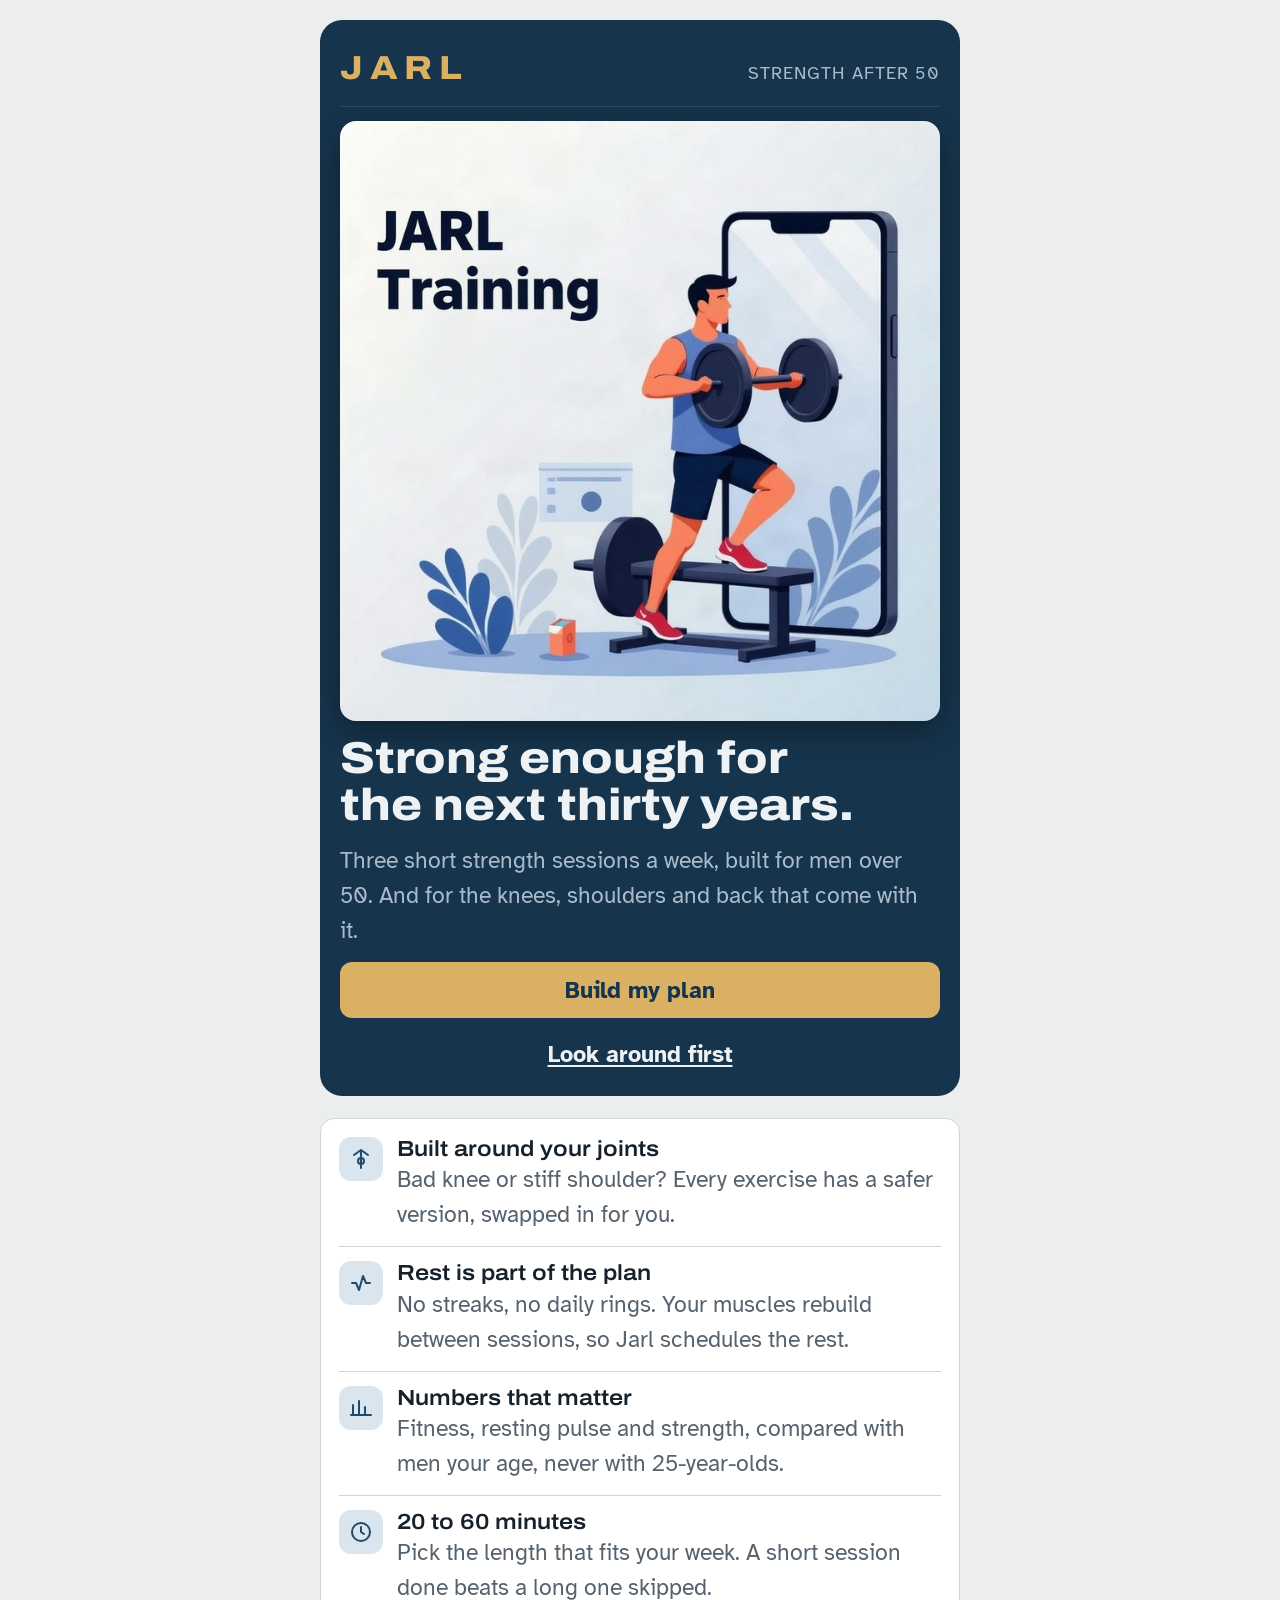
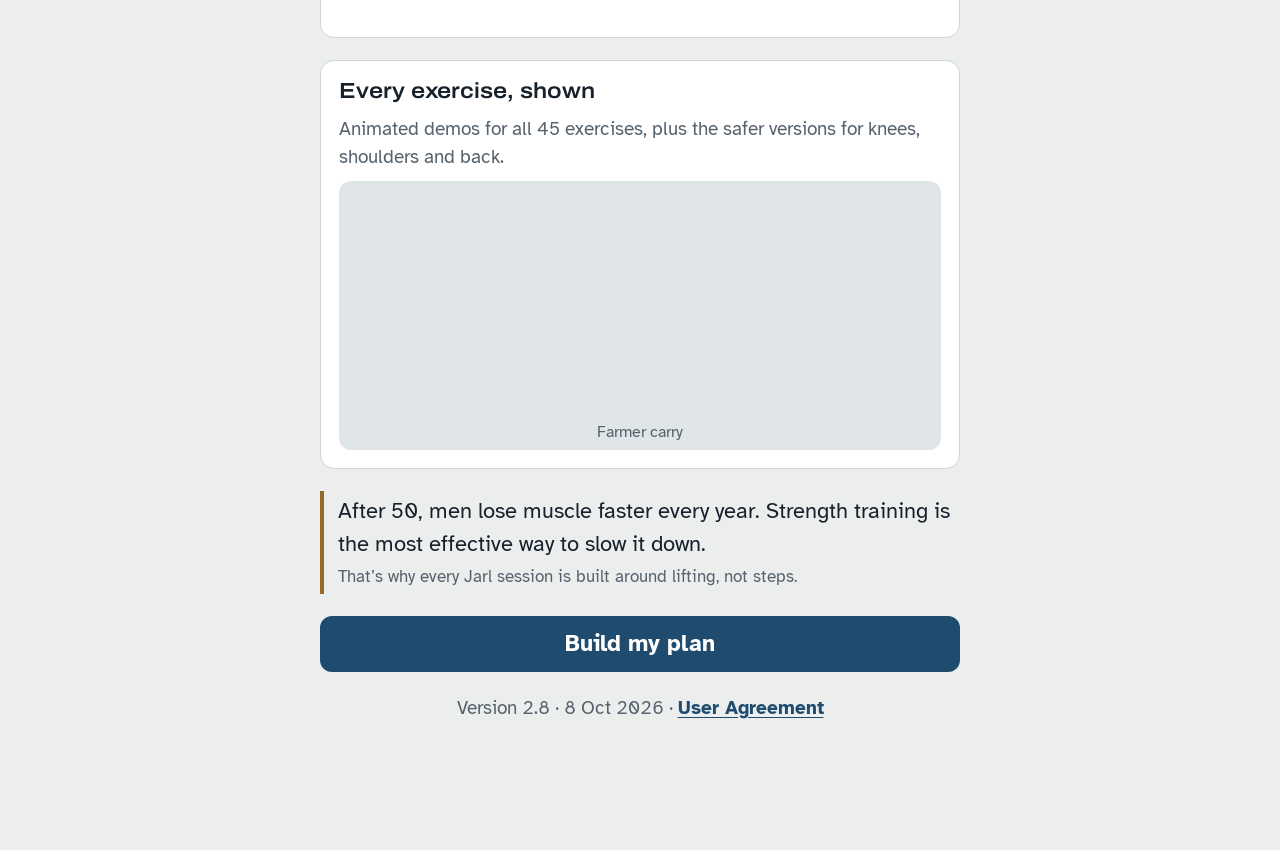
==== index.html @ 997c42c6 "Add files via upload" ====
<!doctype html>
<html lang="en">
<head>
<meta charset="utf-8">
<meta name="viewport" content="width=device-width, initial-scale=1, maximum-scale=1, user-scalable=no, viewport-fit=cover">
<meta name="robots" content="noindex, nofollow">
<meta name="apple-mobile-web-app-capable" content="yes">
<meta name="mobile-web-app-capable" content="yes">
<meta name="apple-mobile-web-app-status-bar-style" content="black-translucent">
<meta name="apple-mobile-web-app-title" content="Jarl">
<meta name="theme-color" content="#16344C">
<link rel="apple-touch-icon" href="apple-touch-icon.png">
<link rel="manifest" href="manifest.webmanifest">
<style>:root{padding-top:env(safe-area-inset-top,0px);padding-bottom:env(safe-area-inset-bottom,0px)}body{margin:0;-webkit-text-size-adjust:100%;-webkit-tap-highlight-color:transparent}img{max-width:100%}[hidden]{display:none!important}</style>
<title>Jarl: Strength after 50</title>
<link rel="stylesheet" href="fonts.css">
<style>
/* Layout: one phone-width column, calm stone surfaces, bottom tab bar; the workout player opens full-screen over it */
:root{
  /* Fjord: deep navy, brass and weathered stone. Calm, high-contrast, grown-up */
  --bg:#ECEEEE; --surface:#FFFFFF; --sunk:#E0E5E7; --ink:#16212B; --muted:#56626D; --line:#CDD5DA;
  --accent:#1F4B6E; --accent-ink:#FFFFFF; --accent-soft:#DAE5EE; --brass:#94692A; --brass-soft:#F0E5D1;
  --rest:#3E6B58; --rest-soft:#DCE9E2; --warn:#A0551C; --warn-soft:#F5E3D3; --alert:#B3261E; --alert-soft:#F8DEDA;
  --far:#A5AFB8; --eq:#B9C2C9; --eqsoft:#E3E8EB;
  --z1:#8A949C; --z2:#2F7FC1; --z3:#2E9A5B; --z4:#DB8216; --z5:#D23B2E;
  --display:'Archivo','Arial Narrow',Arial,sans-serif;
  --body:'Atkinson Hyperlegible',system-ui,-apple-system,'Segoe UI',sans-serif;
  --r:14px;
  --hero-bg:#16344C; --hero-ink:#EEF2F5; --hero-muted:#A9BBCB; --hero-line:#2C4C66; --hero-far:#5F7890; --hero-eq:#3F5E7A; --hero-eqsoft:#21405B; --hero-brass:#D9B064; --hero-suit:#C3CED8; --hero-hair:#8FA0B0; --suit:var(--ink); --hair:var(--muted);
}
:root[data-scheme="pine"]{--accent:#2C654A; --accent-soft:#DCEAE2; --brass:#8A6A2C;}
@media (prefers-color-scheme: dark){ :root:not([data-theme="light"]){
  --bg:#0E151C; --surface:#152029; --sunk:#1C2934; --ink:#E4EAEF; --muted:#9AA8B4; --line:#2A3845;
  --accent:#8CB9DA; --accent-ink:#0B1520; --accent-soft:#1B3043; --brass:#D6AD62; --brass-soft:#33291A;
  --rest:#86BFA3; --rest-soft:#1A2F25; --warn:#E0A060; --warn-soft:#35261A; --alert:#F2A097; --alert-soft:#3A201D;
  --far:#56636F; --eq:#3E4D5A; --eqsoft:#1E2A35; --z1:#9AA6AF; --z2:#5AA6E6; --z3:#55C285; --z4:#F0A44A; --z5:#F0695C; color-scheme:dark }
  :root:not([data-theme="light"])[data-scheme="pine"]{--accent:#72B891; --accent-soft:#1F3328; --accent-ink:#0F1A14;} }
:root[data-theme="dark"]{
  --bg:#0E151C; --surface:#152029; --sunk:#1C2934; --ink:#E4EAEF; --muted:#9AA8B4; --line:#2A3845;
  --accent:#8CB9DA; --accent-ink:#0B1520; --accent-soft:#1B3043; --brass:#D6AD62; --brass-soft:#33291A;
  --rest:#86BFA3; --rest-soft:#1A2F25; --warn:#E0A060; --warn-soft:#35261A; --alert:#F2A097; --alert-soft:#3A201D;
  --far:#56636F; --eq:#3E4D5A; --eqsoft:#1E2A35; --z1:#9AA6AF; --z2:#5AA6E6; --z3:#55C285; --z4:#F0A44A; --z5:#F0695C; color-scheme:dark }
:root[data-theme="dark"][data-scheme="pine"]{--accent:#72B891; --accent-soft:#1F3328; --accent-ink:#0F1A14;}

*{box-sizing:border-box}
[hidden]{display:none!important}
html{touch-action:manipulation;-webkit-text-size-adjust:100%}
@media (min-width:700px){:root{--col:680px}}
body{background:var(--bg);color:var(--ink);font-family:var(--body);font-size:1.125rem;line-height:1.5;-webkit-font-smoothing:antialiased}
button{font:inherit;color:inherit;background:none;border:0;cursor:pointer}
button:focus-visible,input:focus-visible{outline:3px solid var(--accent);outline-offset:2px;border-radius:8px}
h1,h2,h3{font-family:var(--display);font-stretch:112%;margin:0;text-wrap:balance;line-height:1.15}
h1{font-size:1.75rem;font-weight:800}
h2{font-size:1.3rem;font-weight:800}
h3{font-size:1.05rem;font-weight:600}
p{margin:0}
.num{font-variant-numeric:tabular-nums}
.wrap{max-width:var(--col,480px);margin:0 auto;padding-inline:20px;padding-block:20px 128px;display:flex;flex-direction:column;gap:22px}
.eyebrow{font-size:.8rem;letter-spacing:.08em;text-transform:uppercase;color:var(--muted);font-weight:700}
.muted{color:var(--muted)}
.small{font-size:.9rem}
.stack{display:flex;flex-direction:column;gap:10px}
.row{display:flex;align-items:center;gap:12px}
.between{justify-content:space-between}
.card{background:var(--surface);border:1px solid var(--line);border-radius:var(--r);padding:18px}
.coach{border-left:4px solid var(--accent);padding:4px 0 4px 14px}
.coach.rest{border-color:var(--rest)}
.btn{min-height:56px;border-radius:12px;padding:0 20px;font-weight:700;display:inline-flex;align-items:center;justify-content:center;gap:8px;width:100%}
.btn.primary{background:var(--accent);color:var(--accent-ink)}
.btn.ghost{background:var(--sunk)}
.btn.link{min-height:44px;width:auto;padding:0 4px;color:var(--accent);text-decoration:underline;text-underline-offset:3px}
.pill{display:inline-block;font-size:.78rem;font-weight:700;padding:3px 10px;border-radius:99px;background:var(--accent-soft);color:var(--accent);white-space:nowrap}
.pill.rest{background:var(--rest-soft);color:var(--rest)}
.pill.warn{background:var(--warn-soft);color:var(--warn)}
.pill.plain{background:var(--sunk);color:var(--muted)}

.brand{display:flex;align-items:baseline;gap:10px;padding-bottom:4px;border-bottom:1px solid var(--line)}
.brand b{font-family:var(--display);font-stretch:112%;font-weight:800;font-size:1.35rem;letter-spacing:.14em;color:var(--brass)}
.brand span{font-size:.85rem;color:var(--muted)}
/* 2.0 */
.zones{display:grid;grid-template-columns:repeat(5,minmax(0,1fr));gap:4px}
.zones div{display:flex;flex-direction:column;gap:1px;font-size:.75rem;min-width:0}
.zones span{height:8px;border-radius:4px}
.zones b{font-size:.8rem}
.zones small{color:var(--muted);font-size:.7rem;overflow-wrap:anywhere}
.bodymap{margin:0;display:flex;flex-direction:column;gap:6px;align-items:center}
.bodymap svg{width:100%;max-width:300px;height:auto}
.bodymap figcaption{width:100%;max-width:300px;display:grid;grid-template-columns:1fr 1fr;text-align:center;font-size:.75rem;color:var(--muted);text-transform:uppercase;letter-spacing:.06em;margin-top:-4px}
.maplegend{display:inline-flex;align-items:center;gap:6px;font-size:.8rem;color:var(--muted)}
.maplegend i{width:12px;height:12px;border-radius:3px;background:var(--accent);display:inline-block}
details.map summary{cursor:pointer;color:var(--accent);font-weight:700;font-size:.9rem;list-style:none}
details.map summary::-webkit-details-marker{display:none}
#player.dark{--bg:#0E151C; --surface:#152029; --sunk:#1C2934; --ink:#E4EAEF; --muted:#9AA8B4; --line:#2A3845; --accent:#8CB9DA; --accent-ink:#0B1520; --accent-soft:#1B3043; --brass:#D6AD62; --rest-soft:#1A2F25; --far:#56636F; --eq:#3E4D5A; --eqsoft:#1E2A35; --z1:#9AA6AF; --z2:#5AA6E6; --z3:#55C285; --z4:#F0A44A; --z5:#F0695C; color-scheme:dark; background:var(--bg); color:var(--ink)}
/* 1.7 */
.ckgrid{display:grid;grid-template-columns:1fr 1fr;gap:8px}
.breath{background:var(--rest-soft);color:var(--ink);border-radius:10px;padding:8px 12px}
/* user agreement */
#terms{position:fixed;inset:0;background:var(--bg);overflow-y:auto;z-index:30;padding-top:env(safe-area-inset-top,0px)}
.legal{max-width:var(--col,480px);margin:0 auto;padding-inline:20px;padding-block:18px 40px;display:flex;flex-direction:column;gap:12px}
.legal h1{font-size:1.5rem}
.legal h2{font-size:1.05rem;margin-top:10px}
.legal p,.legal li{font-size:.95rem;line-height:1.55}
.legal ul{margin:0;padding-left:1.2em;display:flex;flex-direction:column;gap:4px}
.accept{position:sticky;bottom:0;background:var(--surface);border-top:1px solid var(--line);padding:14px 20px calc(14px + env(safe-area-inset-bottom,0px))}
.accept .in{max-width:var(--col,480px);margin:0 auto;display:flex;flex-direction:column;gap:12px}
.check{display:grid;grid-template-columns:28px 1fr;gap:10px;align-items:start;font-size:.95rem;cursor:pointer}
.check input{width:24px;height:24px;margin:2px 0 0;accent-color:var(--accent)}
.btn:disabled{opacity:.45;cursor:not-allowed}
/* training days */
.daychips{display:grid;grid-template-columns:repeat(7,minmax(0,1fr));gap:4px}
.daychips button{min-width:0;padding:0;min-height:48px;border-radius:10px;background:var(--sunk);font-weight:700;font-size:.78rem;color:var(--muted)}
.daychips button[aria-pressed="true"]{background:var(--accent);color:var(--accent-ink)}
.daypick{display:grid;grid-template-columns:repeat(auto-fill,minmax(96px,1fr));gap:8px}
.daypick .opt{align-items:center;text-align:center}
.daypick .opt:disabled{opacity:.45;cursor:not-allowed}
button.day{font:inherit;color:inherit;cursor:pointer}
button.day .dot{box-shadow:0 0 0 0 transparent}
button.day:hover .dot{background:var(--accent-soft)}
/* front page */
.hero{--suit:var(--hero-suit);--hair:var(--hero-hair);--ink:var(--hero-ink);--far:var(--hero-far);--eq:var(--hero-eq);--eqsoft:var(--hero-eqsoft);--brass:var(--hero-brass);--bg:var(--hero-bg);--muted:var(--hero-muted);--sunk:transparent;
  background:var(--hero-bg);color:var(--hero-ink);border-radius:22px;padding:24px 20px 20px;display:flex;flex-direction:column;gap:14px;overflow:hidden}
.hero .mark{display:flex;align-items:baseline;justify-content:space-between;gap:10px;border-bottom:1px solid var(--hero-line);padding-bottom:12px}
.hero .mark b{font-family:var(--display);font-stretch:112%;font-weight:800;font-size:1.6rem;letter-spacing:.2em;color:var(--hero-brass)}
.hero .mark span{font-size:.85rem;color:var(--hero-muted);letter-spacing:.06em;text-transform:uppercase}
.hero h1{font-size:2.15rem;line-height:1.05}
.hero p{color:var(--hero-muted)}
.portrait-img{display:block;width:100%;height:auto;aspect-ratio:1;object-fit:cover;border-radius:16px;box-shadow:0 10px 30px rgba(0,0,0,.35)}
.portrait{display:block;width:100%;max-width:320px;margin:-4px auto -18px}
.portrait svg{width:100%;height:auto;display:block}
.p-eyes{transform-box:fill-box;transform-origin:center;animation:blink 5.5s infinite}
.p-head{transform-origin:150px 160px;animation:nod 7s ease-in-out infinite}
.p-breathe{animation:breathe 5s ease-in-out infinite}
@keyframes blink{0%,93%,100%{transform:scaleY(1)}95%{transform:scaleY(.08)}}
@keyframes nod{0%,100%{transform:rotate(0)}50%{transform:rotate(-1.5deg) translateY(-1px)}}
@keyframes breathe{0%,100%{transform:translateY(0)}50%{transform:translateY(-1.5px)}}
@media (prefers-reduced-motion: reduce){.p-eyes,.p-head,.p-breathe{animation:none}}
.promise{display:grid;grid-template-columns:44px 1fr;gap:14px;align-items:start;padding:14px 0;border-top:1px solid var(--line)}
.promise:first-child{border-top:0;padding-top:0}
.promise .ic{width:44px;height:44px;border-radius:12px;background:var(--accent-soft);color:var(--accent);display:grid;place-items:center}
.promise .ic svg{width:24px;height:24px}
.fact{border-left:4px solid var(--brass);padding:4px 0 4px 14px;font-size:1.05rem}
.fact small{display:block;color:var(--muted);font-size:.8rem;margin-top:4px}
/* exercise demos */
.demo{display:flex;flex-direction:column;align-items:center;gap:2px;width:100%;background:var(--sunk);border-radius:12px;padding:8px 8px 6px}
.demo svg{width:100%;height:auto;max-height:230px;display:block}
.demo-state{color:var(--muted);font-size:.75rem}
.exname{text-align:left;text-decoration:underline;text-decoration-color:var(--line);text-decoration-thickness:2px;text-underline-offset:4px;padding:0}
.exname:hover{text-decoration-color:var(--accent)}
.steps{margin:0;padding-left:1.3em;display:flex;flex-direction:column;gap:6px}
/* heart rate */
.hr{display:inline-flex;align-items:center;gap:6px;font-weight:700;padding:5px 12px;border-radius:99px;background:var(--sunk);white-space:nowrap}
.hr svg{width:16px;height:16px;fill:var(--hrc,var(--accent));animation:beat 1s ease-in-out infinite}
.hr small{font-weight:400;color:var(--muted)}
@keyframes beat{0%,100%{transform:scale(1)}15%{transform:scale(1.25)}30%{transform:scale(1)}}
.src{display:grid;grid-template-columns:1fr auto;gap:12px;align-items:center;padding:14px 0;border-top:1px solid var(--line)}
.src:first-of-type{border-top:0}
.status{font-size:.85rem;font-weight:700}
.status.on{color:var(--accent)} .status.off{color:var(--muted)}
.perm{list-style:none;margin:0;padding:0;border:1px solid var(--line);border-radius:12px}
.perm li{display:flex;justify-content:space-between;gap:12px;padding:10px 14px;border-top:1px solid var(--line)}
.perm li:first-child{border-top:0}
/* week strip */
.week{display:grid;grid-template-columns:repeat(7,1fr);gap:6px}
.day{display:flex;flex-direction:column;align-items:center;gap:6px;padding:10px 0;border-radius:12px;font-size:.85rem;color:var(--muted)}
.day .dot{width:36px;height:36px;border-radius:50%;display:grid;place-items:center;font-family:var(--display);font-weight:800;font-size:.95rem;border:2px dashed var(--line)}
.day.done .dot{background:var(--accent);color:var(--accent-ink);border:0}
.day.plan .dot{border:2px solid var(--accent);color:var(--accent)}
.day.today{background:var(--surface);color:var(--ink);font-weight:700;box-shadow:0 0 0 1px var(--line)}

/* exercise list */
.exlist{list-style:none;margin:0;padding:0;display:flex;flex-direction:column}
.exlist li{display:grid;grid-template-columns:28px 1fr auto;gap:12px;align-items:start;padding:12px 0;border-top:1px solid var(--line)}
.exlist li:first-child{border-top:0}
.exlist .n{font-family:var(--display);font-weight:800;color:var(--muted);padding-top:1px}
.exlist .sr{color:var(--muted);font-size:.9rem;white-space:nowrap;padding-top:2px}

/* tabs */
.tabs{position:fixed;left:0;right:0;bottom:0;background:var(--surface);border-top:1px solid var(--line);padding-bottom:env(safe-area-inset-bottom,0px);z-index:10}
.tabs .in{max-width:var(--col,480px);margin:0 auto;display:grid;grid-template-columns:repeat(4,1fr)}
.tab{display:flex;flex-direction:column;align-items:center;gap:2px;padding:10px 0 12px;font-size:.8rem;color:var(--muted);font-weight:700}
.tab svg{width:26px;height:26px}
.tab[aria-current="page"]{color:var(--accent)}

/* numbers */
.trio{display:grid;grid-template-columns:repeat(3,1fr);gap:10px}
.mini{background:var(--surface);border:1px solid var(--line);border-radius:12px;padding:12px;display:flex;flex-direction:column;gap:2px;min-width:0}
.mini b{font-family:var(--display);font-size:1.5rem;font-weight:800}
.mini span{font-size:.8rem;color:var(--muted)}
.up{color:var(--accent);font-weight:700;font-size:.85rem}
.bigval{font-family:var(--display);font-weight:800;font-size:2.4rem;line-height:1}
.spark{width:100%;height:auto;display:block}
.bands{display:flex;height:12px;border-radius:6px;overflow:hidden;gap:2px}
.bands div{flex:1;background:var(--sunk)}
.bands div.on{background:var(--accent)}
.bandlbl{display:flex;justify-content:space-between;font-size:.75rem;color:var(--muted)}
.bandlbl span{flex:1;text-align:center}

/* coverage table */
.tblwrap{overflow-x:auto}
table.cov{width:100%;border-collapse:collapse;font-size:.95rem}
table.cov th,table.cov td{padding:8px 6px;border-bottom:1px solid var(--line);text-align:center}
table.cov th:first-child,table.cov td:first-child{text-align:left}
table.cov thead th{font-family:var(--display);font-weight:800}
.cdot{display:inline-block;width:14px;height:14px;border-radius:50%;background:var(--accent)}
.cdot.no{background:transparent;border:2px solid var(--line)}

/* toggles */
.switch{display:flex;align-items:center;justify-content:space-between;gap:16px;padding:14px 0;border-top:1px solid var(--line)}
.switch:first-of-type{border-top:0}
.switch input{appearance:none;width:56px;height:32px;border-radius:99px;background:var(--sunk);position:relative;flex:none;cursor:pointer;border:1px solid var(--line)}
.switch input::after{content:"";position:absolute;top:3px;left:3px;width:24px;height:24px;border-radius:50%;background:var(--surface);box-shadow:0 1px 2px rgba(0,0,0,.25);transition:transform .2s}
.switch input:checked{background:var(--accent)}
.switch input:checked::after{transform:translateX(24px)}
.seg{display:grid;grid-auto-flow:column;grid-auto-columns:1fr;background:var(--sunk);border-radius:12px;padding:4px;gap:4px}
.seg button{min-height:46px;border-radius:9px;font-weight:700;color:var(--muted)}
.seg button[aria-pressed="true"]{background:var(--surface);color:var(--ink);box-shadow:0 1px 2px rgba(0,0,0,.12)}
.field{display:flex;align-items:center;justify-content:space-between;gap:16px}
.field input{width:90px;min-height:48px;border-radius:10px;border:1px solid var(--line);background:var(--bg);color:var(--ink);font:inherit;text-align:center}

/* player */
#player{position:fixed;inset:0;background:var(--bg);overflow-y:auto;z-index:20;padding-top:env(safe-area-inset-top,0px)}
.phead{position:sticky;top:0;background:var(--bg);z-index:2;border-bottom:1px solid var(--line)}
.phead .in{max-width:var(--col,480px);margin:0 auto;padding:12px 20px;display:flex;align-items:center;justify-content:space-between;gap:12px}
.pwrap{max-width:var(--col,480px);margin:0 auto;padding-inline:20px;padding-block:18px 160px;display:flex;flex-direction:column;gap:12px}
.step{background:var(--surface);border:1px solid var(--line);border-radius:var(--r)}
.step>button.head{width:100%;display:grid;grid-template-columns:32px 1fr auto;gap:12px;align-items:center;padding:14px 16px;text-align:left}
.step .badge{width:32px;height:32px;border-radius:50%;display:grid;place-items:center;background:var(--sunk);font-family:var(--display);font-weight:800;font-size:.9rem}
.step.done .badge{background:var(--accent);color:var(--accent-ink)}
.step.open{border-color:var(--accent);box-shadow:0 0 0 1px var(--accent)}
.step .body{padding:0 16px 16px;display:flex;flex-direction:column;gap:14px}
.sets{display:flex;flex-wrap:wrap;gap:8px}
.setchip{padding:6px 12px;border-radius:10px;background:var(--accent-soft);color:var(--accent);font-weight:700;font-size:.9rem}
.setchip.todo{background:var(--sunk);color:var(--muted);font-weight:400}
.steppers{display:grid;grid-template-columns:1fr 1fr;gap:10px}
.stepper{background:var(--sunk);border-radius:12px;padding:8px;display:grid;grid-template-columns:48px 1fr 48px;align-items:center;text-align:center}
.stepper button{height:48px;border-radius:10px;background:var(--surface);font-size:1.4rem;font-weight:700}
.stepper b{font-family:var(--display);font-size:1.35rem;display:block;line-height:1.1}
.stepper small{font-size:.75rem;color:var(--muted)}
.hint{background:var(--sunk);border-radius:10px;padding:10px 12px;font-size:.95rem}
.restbar{position:fixed;left:0;right:0;bottom:0;z-index:25;background:var(--rest);color:var(--surface);padding-bottom:env(safe-area-inset-bottom,0px)}
.restbar .in{max-width:var(--col,480px);margin:0 auto;padding:14px 20px;display:flex;align-items:center;gap:14px}
.restbar .t{font-family:var(--display);font-weight:800;font-size:1.8rem;min-width:84px}
.restbar .track{flex:1;height:8px;border-radius:4px;background:rgba(255,255,255,.3);overflow:hidden}
.restbar .fill{height:100%;background:var(--surface);width:100%}
.restbar button{min-height:44px;padding:0 12px;border-radius:10px;background:rgba(255,255,255,.18);color:var(--surface);font-weight:700}

/* sheet */
#sheet{position:fixed;inset:0;z-index:40;background:rgba(10,16,13,.5);display:flex;align-items:flex-end;justify-content:center}
#sheet .panel{background:var(--surface);width:100%;max-width:var(--col,480px);border-radius:18px 18px 0 0;padding:22px 20px calc(24px + env(safe-area-inset-bottom,0px));max-height:88vh;overflow-y:auto;display:flex;flex-direction:column;gap:14px}
.opt{width:100%;text-align:left;border:1px solid var(--line);border-radius:12px;padding:14px;display:flex;flex-direction:column;gap:6px}
.opt[aria-pressed="true"]{border-color:var(--accent);box-shadow:0 0 0 1px var(--accent);background:var(--accent-soft)}
.note{font-size:.85rem;color:var(--muted);border-top:1px solid var(--line);padding-top:12px}
.paylist{margin:0;padding-left:1.2em;display:flex;flex-direction:column;gap:4px}
.payrow{display:flex;align-items:center;justify-content:space-between;gap:10px;width:100%}
.save{font-size:.8rem;font-weight:700;background:var(--brass-soft);color:var(--brass);border-radius:999px;padding:3px 10px;white-space:nowrap}
.paylinks{display:flex;gap:4px 18px;flex-wrap:wrap;align-items:center}.paylinks a{color:var(--accent);text-underline-offset:3px}.paylinks .btn.link{min-height:36px;padding:0;font-size:inherit}
#sheet .btn[disabled]{opacity:.6}
@media (prefers-reduced-motion: reduce){*{transition:none!important}}
</style>

</head>
<body>
<div id="view" class="wrap" aria-live="polite"></div>

<nav class="tabs" aria-label="Main">
  <div class="in">
    <button class="tab" data-tab="today"><svg viewBox="0 0 24 24" fill="none" stroke="currentColor" stroke-width="2" stroke-linecap="round"><rect x="3" y="5" width="18" height="16" rx="3"/><path d="M3 10h18M8 3v4M16 3v4"/></svg>Today</button>
    <button class="tab" data-tab="program"><svg viewBox="0 0 24 24" fill="none" stroke="currentColor" stroke-width="2" stroke-linecap="round"><path d="M2 12h2M20 12h2M6 8v8M18 8v8M9 6v12M15 6v12M9 12h6"/></svg>Program</button>
    <button class="tab" data-tab="progress"><svg viewBox="0 0 24 24" fill="none" stroke="currentColor" stroke-width="2" stroke-linecap="round" stroke-linejoin="round"><path d="M3 17l5-5 4 3 8-8"/><path d="M15 7h5v5"/></svg>Progress</button>
    <button class="tab" data-tab="profile"><svg viewBox="0 0 24 24" fill="none" stroke="currentColor" stroke-width="2" stroke-linecap="round"><circle cx="12" cy="8" r="4"/><path d="M4 21c1.5-4 4.5-6 8-6s6.5 2 8 6"/></svg>You</button>
  </div>
</nav>

<section id="player" hidden></section>
<section id="terms" hidden></section>
<div id="restbar" class="restbar" hidden></div>
<div id="sheet" hidden></div>

<script>
const APP_VERSION='2.8', APP_DATE='8 Oct 2026';
const DAY = 864e5;
const T0 = (()=>{const d=new Date();d.setHours(0,0,0,0);return d.getTime()})();

/* ---------- Program ---------- */
const WARMUP3 = ['Arm circles, 30 s','Hip hinges, 10 slow reps','Sit-to-stand from a chair, 10 reps','Cat-cow, 8 reps','March in place, 60 s'];
const WARMUP5 = [...WARMUP3,'Arm swings across the body, 30 s','Hip circles, 10 each way','Slow bodyweight squats to a chair, 10 reps'];
const PROGRAM = {
  A:{focus:'Squat, push, row, carry',ex:[
    {id:'goblet',name:'Goblet squat',m:['Quads','Glutes','Core'],sets:3,lo:8,hi:10,rest:75,unit:'kg',start:16,
     cue:'Hold the dumbbell at your chest. Sit down between your heels, chest up. Stop where your knees stay comfortable.',
     alts:[{for:'knee',name:'Box squat',start:12,cue:'Sit back to a bench and stand up without rocking. The bench limits depth so the knees stay happy.'},
           {for:'back',gym:1,name:'Leg press',start:60,cue:'Your back stays supported. Lower until the knees reach about 90 degrees.'}]},
    {id:'bench',name:'Dumbbell bench press',m:['Chest','Shoulders','Arms'],sets:3,lo:8,hi:10,rest:75,unit:'kg',start:14,
     cue:'Lower the dumbbells to chest level, elbows about 45 degrees from your body. Press up and slightly together.',
     alts:[{for:'shoulder',name:'Dumbbell floor press',start:14,cue:'Lie on the floor, palms facing each other. The floor stops your elbows before the shoulder is stretched.'}]},
    {id:'row',name:'One-arm dumbbell row',m:['Back','Arms','Grip'],sets:3,lo:10,hi:12,rest:45,unit:'kg',start:18,each:true,
     cue:'Hand and knee on the bench, back flat. Pull the dumbbell toward your hip, not your armpit.',
     alts:[{for:'back',name:'Chest-supported row',start:12,cue:'Lie face down on an incline bench and row both dumbbells. No load on the lower back.'}]},
    {id:'carry',name:'Farmer carry',m:['Grip','Core','Back'],sets:3,lo:30,hi:30,rest:60,unit:'m',start:20,
     cue:'A dumbbell in each hand. Stand tall, take short steps, keep the weights from swinging.',
     alts:[{for:'back',name:'Suitcase carry',start:14,cue:'One lighter dumbbell, switch hands each length. Trains the core to keep you upright.'}]},
    {id:'curl',name:'Dumbbell biceps curl',m:['Arms','Grip'],sets:2,lo:10,hi:12,rest:45,unit:'kg',start:8,min:45,
     cue:'Elbows at your sides. Curl up, then take two seconds to lower. No swinging.',
     alts:[{for:'shoulder',name:'Hammer curl',start:8,cue:'Palms facing each other. Easier on the elbows and the front of the shoulder.'}]},
    {id:'facepull',name:'Band face pull',m:['Shoulders','Back'],sets:2,lo:12,hi:15,rest:30,unit:'bw',min:45,
     cue:'Band at face height. Pull toward your eyes with elbows high and squeeze your shoulder blades. Keeps shoulders healthy.',
     alts:[]},
    {id:'stand',name:'Single-leg stand',m:['Balance','Calves'],sets:2,lo:20,hi:30,rest:20,unit:'sec',each:true,
     cue:'Stand next to a wall. Lift one foot and hold. To make it harder, turn your head slowly side to side.',
     alts:[{for:'knee',name:'Tandem stance',cue:'One foot directly in front of the other, then hold. Less load on the standing knee.'}]},
    {id:'z2',gym:1,name:'Easy cardio',m:['Heart'],sets:1,lo:10,hi:10,rest:0,unit:'min',min:60,
     cue:'Bike, rower or a brisk incline walk. Keep a pace where you can still talk in full sentences. Finish with two minutes of slow walking.',
     alts:[{for:'knee',gym:1,name:'Rower or arm bike',cue:'Rowing and arm cycling keep your heart working with little load on the knees.'},{for:'home',name:'Brisk walk',cue:'Walk outdoors at a pace where you can talk but not sing. Swing your arms. Finish with two minutes of slow walking.'}]}
  ]},
  B:{focus:'Hinge, pull, press, lunge',ex:[
    {id:'rdl',name:'Romanian deadlift',m:['Hamstrings','Glutes','Back'],sets:3,lo:8,hi:10,rest:75,unit:'kg',start:16,
     cue:'Soft knees, push the hips back and let the weights slide down your thighs. Stop when you feel the hamstrings. Keep a flat back.',
     alts:[{for:'back',name:'Glute bridge',start:10,cue:'On your back, feet flat, dumbbell on the hips. Drive the hips up. Same muscles, no forward bend.'}]},
    {id:'pulldown',gym:1,name:'Lat pulldown',m:['Back','Arms'],sets:3,lo:10,hi:12,rest:60,unit:'kg',start:35,
     cue:'Pull the bar to your upper chest. Think of driving the elbows down toward your back pockets.',
     alts:[{for:'shoulder',gym:1,name:'Neutral-grip pulldown',start:30,cue:'Palms facing each other. Easier on the front of the shoulder.'},
           {for:'home',name:'Band pulldown',unit:'bw',cue:'Anchor a band high on a door. Pull down to your chest, squeeze and return slowly.'}]},
    {id:'ohp',name:'Seated shoulder press',m:['Shoulders','Arms'],sets:3,lo:8,hi:10,rest:75,unit:'kg',start:10,
     cue:'Back against the bench. Press straight up without arching your lower back.',
     alts:[{for:'shoulder',name:'Incline dumbbell press',start:12,cue:'Bench at 30 degrees. Works the shoulders at a gentler angle than pressing overhead.'}]},
    {id:'split',name:'Split squat',m:['Quads','Glutes','Balance'],sets:3,lo:8,hi:10,rest:45,unit:'kg',start:8,each:true,
     cue:'Long stance. Lower the back knee straight down toward the floor. Hold a rack for balance if you need it.',
     alts:[{for:'knee',name:'Low step-up',start:6,cue:'Use a 20 cm step. Drive through the whole foot and step down slowly.'}]},
    {id:'deadbug',name:'Dead bug',m:['Core'],sets:2,lo:8,hi:10,rest:30,unit:'bw',each:true,
     cue:'Lower back pressed into the floor. Slowly extend the opposite arm and leg, then return.',
     alts:[{for:'back',name:'Bent-knee dead bug',cue:'Keep the knees bent at 90 degrees and tap the heels to the floor. Shorter lever, less strain.'}]},
    {id:'pushdown',gym:1,name:'Triceps pushdown',m:['Arms'],sets:2,lo:10,hi:12,rest:45,unit:'kg',start:15,min:45,
     cue:'Elbows pinned to your sides. Push the handle down until your arms are straight.',
     alts:[{for:'home',name:'Band pushdown',unit:'bw',cue:'Anchor a band high on a door and push down the same way.'}]},
    {id:'sideplank',name:'Side plank',m:['Core'],sets:2,lo:20,hi:30,rest:30,unit:'sec',each:true,min:45,
     cue:'On your forearm, body in a straight line from head to feet. Knees down makes it easier.',
     alts:[{for:'shoulder',name:'Standing side bend hold',cue:'Hold a dumbbell in one hand and stand tall without leaning. No load on the shoulder.'}]},
    {id:'tandem',name:'Heel-to-toe walk',m:['Balance'],sets:2,lo:20,hi:20,rest:20,unit:'bw',
     cue:'Walk 20 steps along a line, heel touching toe. Eyes forward, not at your feet. Stay near a wall.',
     alts:[]},
    {id:'z2',gym:1,name:'Easy cardio',m:['Heart'],sets:1,lo:10,hi:10,rest:0,unit:'min',min:60,
     cue:'Bike, rower or a brisk incline walk. Keep a pace where you can still talk in full sentences. Finish with two minutes of slow walking.',
     alts:[{for:'knee',gym:1,name:'Rower or arm bike',cue:'Rowing and arm cycling keep your heart working with little load on the knees.'},{for:'home',name:'Brisk walk',cue:'Walk outdoors at a pace where you can talk but not sing. Swing your arms. Finish with two minutes of slow walking.'}]}
  ]},
  C:{focus:'Step, push, row, glutes',ex:[
    {id:'stepup',name:'Dumbbell step-up',m:['Quads','Glutes','Balance'],sets:3,lo:8,hi:10,rest:45,unit:'kg',start:10,each:true,
     cue:'Knee-height box. Push through the heel of the top foot. Don’t bounce off the bottom foot.',
     alts:[{for:'knee',gym:1,name:'Leg press, short range',start:50,cue:'Stop above 90 degrees. Heavy work for the legs with little knee stress.'}]},
    {id:'pushup',name:'Incline push-up',m:['Chest','Shoulders','Arms','Core'],sets:3,lo:8,hi:12,rest:60,unit:'bw',
     cue:'Hands on a bench or bar, body in one straight line. Use a lower surface as you get stronger.',
     alts:[{for:'shoulder',name:'Band chest press',unit:'bw',cue:'Band anchored behind you, press forward. Stop before the shoulder feels pinched.'}]},
    {id:'cablerow',gym:1,name:'Seated cable row',m:['Back','Arms','Shoulders'],sets:3,lo:10,hi:12,rest:60,unit:'kg',start:35,
     cue:'Sit tall. Pull the handle to your stomach and squeeze the shoulder blades together.',
     alts:[{for:'home',name:'Band seated row',unit:'bw',cue:'Sit on the floor with your legs straight and a band around your feet. Pull the handles to your stomach and squeeze your shoulder blades together.'},{for:'back',name:'Chest-supported row',start:12,cue:'Lie face down on an incline bench and row both dumbbells. No load on the lower back.'}]},
    {id:'thrust',name:'Hip thrust',m:['Glutes','Hamstrings'],sets:3,lo:10,hi:12,rest:60,unit:'kg',start:20,
     cue:'Upper back on a bench, dumbbell on the hips. Drive up until the hips line up with the knees. Pause one second.',
     alts:[{for:'knee',name:'Glute bridge',start:10,cue:'Same movement from the floor, with less knee bend.'}]},
    {id:'pallof',name:'Pallof press',m:['Core'],sets:2,lo:10,hi:10,rest:30,unit:'bw',each:true,
     cue:'Stand side-on to a cable or band. Press it straight out from your chest and don’t let it twist you.',
     alts:[]},
    {id:'lateral',name:'Lateral raise',m:['Shoulders'],sets:2,lo:12,hi:15,rest:45,unit:'kg',start:4,min:45,
     cue:'Light dumbbells. Raise to shoulder height with a slight bend in the elbows, thumbs level.',
     alts:[{for:'shoulder',name:'Partial lateral raise',start:3,cue:'Stop at 45 degrees. All the benefit, less pinching at the top.'}]},
    {id:'backext',gym:1,name:'Back extension',m:['Back','Glutes'],sets:2,lo:10,hi:12,rest:45,unit:'bw',min:45,
     cue:'On a 45-degree bench. Lower slowly, rise until your body is in a straight line. Don\u2019t arch past it.',
     alts:[{for:'home',name:'Bird dog',cue:'On hands and knees, reach one arm and the opposite leg out and hold two seconds. Builds the back without load.'},{for:'back',name:'Bird dog',cue:'On hands and knees, reach one arm and the opposite leg out and hold two seconds. Builds the back without load.'}]},
    {id:'calf',name:'Single-leg calf raise',m:['Calves','Balance'],sets:2,lo:10,hi:12,rest:30,unit:'bw',each:true,
     cue:'Hold a support. Rise up slowly, then take three seconds to lower.',
     alts:[{for:'knee',name:'Two-leg calf raise',cue:'Both feet on the floor, same slow lowering.'}]},
    {id:'z2',gym:1,name:'Easy cardio',m:['Heart'],sets:1,lo:10,hi:10,rest:0,unit:'min',min:60,
     cue:'Bike, rower or a brisk incline walk. Keep a pace where you can still talk in full sentences. Finish with two minutes of slow walking.',
     alts:[{for:'knee',gym:1,name:'Rower or arm bike',cue:'Rowing and arm cycling keep your heart working with little load on the knees.'},{for:'home',name:'Brisk walk',cue:'Walk outdoors at a pace where you can talk but not sing. Swing your arms. Finish with two minutes of slow walking.'}]}
  ]}
};
const ORDER = ['A','B','C'];
const JOINT = {knee:'Knee-friendly',shoulder:'Shoulder-friendly',back:'Back-friendly',home:'Home option'};
const GROUPS = ['Heart','Chest','Back','Shoulders','Arms','Quads','Hamstrings','Glutes','Calves','Core','Grip','Balance'];
const MOBILITY = [
  {name:'Cat-cow',dose:'60 s',secs:60,cue:'Get on your hands and knees, hands under your shoulders. Breathe out and round your back up toward the ceiling, chin to chest. Breathe in and let your stomach sink as you look slightly forward. Move slowly with your breath.'},
  {name:'Hip flexor stretch',dose:'45 s each side',secs:45,each:true,cue:'Kneel on one knee with the other foot flat in front. Put a cushion under the knee. Squeeze the buttock of the back leg and shift your hips forward until you feel a stretch at the front of the hip. Reach the arm on the kneeling side up for a deeper stretch.'},
  {name:'Child\u2019s pose reach',dose:'45 s',secs:45,cue:'Start on your hands and knees. Sit your hips back toward your heels and slide your hands forward along the floor. Let your head rest and breathe slowly into your back. Stop where your knees are comfortable.'},
  {name:'Wall slides',dose:'10 slow reps',cue:'Stand with your back, head and arms against a wall, elbows bent like a W. Slide your arms up into a Y, keeping them against the wall. Go only as high as you can without your lower back arching.'},
  {name:'Ankle rocks',dose:'10 each side',cue:'Kneel on one knee with the other foot flat in front. Rock the front knee forward past your toes while the heel stays down. Hold one second, then rock back. Good ankles make stairs and squats easier.'},
  {name:'Chin tucks',dose:'10 reps',cue:'Sit tall. Glide your head straight back to make a double chin, without tipping it down. Hold two seconds and relax. It undoes hours of looking down at screens.'}
];

/* ---------- State (example user, marked as sample) ---------- */
const state = {
  tab:'today', age:56, length:30, notify:'train',
  joints:{knee:false,shoulder:false,back:false},
  swaps:{},
  history:[],
  last:{},
  first:{},
  days:[0,2,4], weekOverride:null, terms:null,
  health:{connected:false}, scheme:'fjord', welcome:true, onboard:false, hrMed:false, textSize:'m', equip:'gym', warm:3, workDark:0, units:(()=>{try{return /^en-(US|LR)$/i.test(navigator.language)?'lb':'kg'}catch(e){return 'kg'}})(),
  player:null
};
try{if(localStorage.getItem('jarl-welcome')) state.welcome=false}catch(e){}
/* ---------- Native bridge (iPhone app) ---------- */
const CAP=window.Capacitor, NATIVE=!!(CAP&&CAP.isNativePlatform&&CAP.isNativePlatform());
const nat=(plugin,method,opts)=>NATIVE?CAP.nativePromise(plugin,method,opts||{}):Promise.reject(new Error('Only in the iPhone app'));
const withTimeout=(p,ms)=>Promise.race([p,new Promise((_,rej)=>setTimeout(()=>rej(new Error('timeout')),ms))]);
// Restore saved data from the iPhone's app storage if the web storage was cleared
if(NATIVE){ nat('Preferences','get',{key:'jarl-v1'}).then(r=>{let local=null; try{local=localStorage.getItem('jarl-v1')}catch(e){}
  if(r&&r.value&&!local){ try{localStorage.setItem('jarl-v1',r.value); localStorage.setItem('jarl-welcome','1')}catch(e){} location.reload(); } }).catch(()=>{}); }
const HEALTH={loaded:false,vo2:null,vo2w:[],rhr:null,rhrw:[],hrv:null};
async function loadHealth(){
  if(!NATIVE||!state.health.connected) return;
  const g=(m,o)=>withTimeout(nat('JarlHealth',m,o),8000).catch(()=>null);
  const [v,vw,r,rw,h]=await Promise.all([g('latest',{type:'vo2max'}),g('weekly',{type:'vo2max',weeks:12}),g('latest',{type:'restingHeartRate'}),g('weekly',{type:'restingHeartRate',weeks:12}),g('latest',{type:'hrv'})]);
  HEALTH.vo2=v&&v.found?v:null; HEALTH.vo2w=(vw&&vw.points)||[]; HEALTH.rhr=r&&r.found?r:null; HEALTH.rhrw=(rw&&rw.points)||[]; HEALTH.hrv=h&&h.found?h:null; HEALTH.loaded=true;
  if(!state.player) render();
}
// Pulse from Apple Health (Apple Watch) or Bluetooth (Garmin broadcast, chest straps). Bluetooth wins when both send.
function onPulse(d){ const x=(d&&d.bpm!=null)?d:(d&&d.data)||{}; const P=state.player; if(!P||!P.real||!x.bpm) return; if(x.date&&x.date<P.t0-60000) return;
  const bt=x.source==='bluetooth'; if(!bt&&P.hrSrc==='bluetooth'&&Date.now()-P.lastHrAt<10000) return;
  P.hr=x.bpm; P.lastHrAt=Date.now(); P.hrSrc=bt?'bluetooth':'health'; P.hrLog.push(x.bpm); }
const pulseOn=()=>!!(state.health.connected||(NATIVE&&state.hrdev));
function stopPulse(){ nat('JarlHealth','stopHeartRate',{}).catch(()=>{}); nat('JarlHR','disconnect',{}).catch(()=>{}); }
const BLE={found:{},scanning:false,err:'',busy:'',ok:''};
if(NATIVE){ try{ CAP.addListener('JarlHealth','heartRate',onPulse); CAP.addListener('JarlHR','heartRate',onPulse);
  CAP.addListener('JarlHR','device',(d)=>{ const x=(d&&d.id)?d:(d&&d.data)||{}; if(!x.id) return; BLE.found[x.id]=x; if($('#sheet .blelist')) sheet(bleHTML()); }); }catch(e){}
  document.addEventListener('visibilitychange',()=>{ if(!document.hidden) loadHealth(); }); }
/* ---------- Jarl Premium: App Store subscription (iPhone app only) ---------- */
const PLANS={yearly:'com.maravconsult.jarl.yearly',monthly:'com.maravconsult.jarl.monthly'};
const TERMS_URL='https://vidarmar.github.io/garpur-jarl/terms.html', PRIV_URL='https://vidarmar.github.io/garpur-jarl/privacy.html';
const STORE={products:null,loaded:false,loading:null,busy:false,pick:'yearly',msg:'',next:null};
state.sub={active:false};
try{const c=JSON.parse(localStorage.getItem('jarl-sub')||'null'); if(c&&typeof c==='object') state.sub=c;}catch(e){}
function setSub(e){ if(!e||e.active==null) return; state.sub={active:!!e.active,productId:e.productId||null,expires:e.expires||null,inTrial:!!e.inTrial,willRenew:e.willRenew!==false,checked:Date.now()}; try{localStorage.setItem('jarl-sub',JSON.stringify(state.sub))}catch(x){} }
// Premium if subscribed. The web preview is always open. A cached expiry gets 3 days' grace for renewals made while offline.
const premium=()=>!NATIVE||!!(state.sub.active&&(!state.sub.expires||state.sub.expires+3*864e5>Date.now()));
function loadStore(){
  if(!NATIVE) return Promise.resolve();
  if(STORE.loading) return STORE.loading;
  STORE.loading=Promise.all([withTimeout(nat('JarlStore','products',{ids:Object.values(PLANS)}),10000).catch(()=>null), withTimeout(nat('JarlStore','entitlement'),8000).catch(()=>null)]).then(([p,e])=>{
    const list=(p&&p.products)||[]; STORE.products=list.length?list:null; STORE.loaded=true; STORE.loading=null; if(e) setSub(e); });
  return STORE.loading;
}
const planOf=id=>id===PLANS.monthly?'monthly':id===PLANS.yearly?'yearly':null;
const prodOf=k=>STORE.products&&STORE.products.find(p=>p.id===PLANS[k]);
function trialLen(p){ const i=p&&p.intro; if(!i||i.mode!=='freeTrial'||!p.trialEligible) return ''; const n=(i.value||1)*(i.count||1);
  return i.unit==='day'?`${n} days`:i.unit==='week'?`${n*7} days`:i.unit==='month'?(n===1?'1 month':`${n} months`):(n===1?'1 year':`${n} years`); }
const perWord=p=>p&&p.period?(p.period.value>1?`${p.period.value} ${p.period.unit}s`:p.period.unit):'';
function money(v,cur){ try{return new Intl.NumberFormat(navigator.language||'en',{style:'currency',currency:cur,maximumFractionDigits:0}).format(v)}catch(e){return Math.round(v)+' '+cur} }
function payHTML(){
  if(!STORE.loaded) return `<span class="eyebrow">Jarl Premium</span><h2>Loading the plans…</h2><p class="muted">Asking the App Store. This takes a moment.</p><button class="btn ghost" data-act="pay-close">Not now</button>`;
  const y=prodOf('yearly'), m=prodOf('monthly'), sel=prodOf(STORE.pick)||y||m, trial=trialLen(sel);
  const save=(y&&m&&m.price>0)?Math.round((1-y.price/(m.price*12))*100):0;
  const opt=(k,p,extra)=>p?`<button class="opt" data-act="pay-pick" data-v="${k}" aria-pressed="${sel===p}"><span class="payrow"><b>${k==='yearly'?'Yearly':'Monthly'}</b>${extra||''}</span><span>${p.displayPrice} per ${perWord(p)}${k==='yearly'&&p.price?` <span class="muted small">· ${money(p.price/12,p.currency)} a month</span>`:''}</span></button>`:'';
  const legal=trial?`Free for ${trial}, then ${sel.displayPrice} per ${perWord(sel)}. The subscription renews automatically at the same price until you cancel. To avoid being charged, cancel at least 24 hours before the trial ends in Settings, then your name, then Subscriptions. Payment is charged to your Apple ID.`
    :`${sel.displayPrice} per ${perWord(sel)}, charged to your Apple ID when you confirm. Renews automatically until you cancel. Cancel at least 24 hours before the period ends in Settings, then your name, then Subscriptions.`;
  return `<span class="eyebrow">Jarl Premium</span>
  <h2>${trial?`Train free for ${trial}`:'Keep training with Jarl'}</h2>
  <p>Every training, built around your joints and your pace.${trial?' You pay nothing until the trial ends, and you can cancel before then.':''}</p>
  <ul class="paylist"><li>Your full plan, 2 to 6 days a week</li><li>Joint-friendly swaps, light days and a lighter week every sixth week</li><li>Live pulse from Apple Watch, with rest guided by your heart</li><li>Progress compared with men your age</li></ul>
  <div class="stack" role="group" aria-label="Choose a plan">${opt('yearly',y,save>0?`<span class="save">Save ${save}%</span>`:'')}${opt('monthly',m)}</div>
  ${STORE.msg?`<p class="small" style="color:var(--warn)"><b>${STORE.msg}</b></p>`:''}
  <button class="btn primary" data-act="pay-buy" ${STORE.busy?'disabled':''}>${STORE.busy?'One moment…':trial?'Start free trial':'Subscribe'}</button>
  <p class="small muted">${legal}</p>
  <p class="small paylinks"><button class="btn link small" data-act="pay-restore">Restore purchases</button><a href="${TERMS_URL}" target="_blank" rel="noopener">Terms of Use</a><a href="${PRIV_URL}" target="_blank" rel="noopener">Privacy Policy</a></p>
  <button class="btn ghost" data-act="pay-close">Not now</button>`;
}
function paywall(next){
  STORE.next=next||null; STORE.msg=''; STORE.busy=false; sheet(payHTML());
  if(!STORE.loaded) loadStore().then(()=>{ if($('#sheet').hidden) return;
    if(premium()||!STORE.products) return payDone(); sheet(payHTML()); });
}
// Continue to what the user was doing before the paywall
function payDone(){ const nx=STORE.next; STORE.next=null; closeSheet(); if(nx&&nx.startsWith('start:')) checkinSheet(nx.slice(6)); else render(); }
// Training gate. If the App Store has no plans to offer (for example before subscriptions are set up), training stays open.
function gateStart(s){ if(premium()||(STORE.loaded&&!STORE.products)) return checkinSheet(s); paywall('start:'+s); }
async function payBuy(){
  const p=prodOf(STORE.pick)||prodOf('yearly')||prodOf('monthly'); if(!p||STORE.busy) return;
  STORE.busy=true; STORE.msg=''; sheet(payHTML());
  let r=null; try{ r=await nat('JarlStore','purchase',{id:p.id}); }catch(e){ STORE.msg='The purchase didn’t go through. Check your connection and try again.'; }
  STORE.busy=false;
  if(r&&r.status==='purchased'&&r.active){ setSub(r); return payDone(); }
  if(r&&r.status==='pending') STORE.msg='Waiting for approval. If Ask to Buy is on, the family organiser needs to approve it first.';
  sheet(payHTML());
}
async function payRestore(){
  STORE.busy=true; STORE.msg=''; sheet(payHTML());
  const r=await nat('JarlStore','restore').catch(()=>null); STORE.busy=false;
  if(r) setSub(r);
  if(premium()) return payDone();
  STORE.msg=r?'No active Jarl subscription was found for this Apple ID.':'Couldn’t reach the App Store. Try again in a moment.'; sheet(payHTML());
}
function subCard(){
  if(!NATIVE) return '';
  const S=state.sub, d=S.expires?fmtDay(S.expires,{day:'numeric',month:'long',year:'numeric'}):'', plan=planOf(S.productId)==='monthly'?'Monthly':'Yearly';
  let txt, btns;
  if(premium()){ txt=S.inTrial?(S.willRenew?`Free trial until ${d}. Then the ${plan.toLowerCase()} plan starts.`:`Free trial until ${d}. It won’t renew.`):`${plan} plan. ${S.willRenew?'Renews':'Ends'} on ${d}.`;
    btns=`<button class="btn ghost" data-act="sub-manage">Manage or cancel</button>`; }
  else if(STORE.loaded&&!STORE.products){ txt='Subscriptions aren’t available from the App Store yet, so every training is open.'; btns=''; }
  else { txt='Not subscribed. You can look around and plan, but trainings need Jarl Premium.'; btns=`<button class="btn primary" data-act="sub-plans">See plans</button><button class="btn link small" style="align-self:flex-start" data-act="sub-restore">Restore purchases</button>`; }
  return `<div class="card stack"><h3>Jarl Premium</h3><p class="muted small">${txt}</p>${btns}</div>`;
}
if(NATIVE){ try{ CAP.addListener('JarlStore','entitlement',(d)=>{ const x=(d&&d.active!=null)?d:(d&&d.data)||null; if(x){ setSub(x); if(!state.player&&$('#sheet').hidden) render(); } }); }catch(e){}
  setTimeout(()=>loadStore().then(()=>{ if(!state.player&&$('#sheet').hidden) render(); }),300);
  document.addEventListener('visibilitychange',()=>{ if(!document.hidden) nat('JarlStore','entitlement').then(e=>{ setSub(e); if(!state.player&&$('#sheet').hidden) render(); }).catch(()=>{}); }); }
try{const s=JSON.parse(localStorage.getItem('jarl-v1')||'null'); if(s){Object.assign(state,{age:s.age??56,length:s.length??30,notify:s.notify??'train',joints:s.joints||state.joints,swaps:s.swaps||{},health:s.health||{connected:false},scheme:s.scheme||'fjord',hrMed:!!s.hrMed,textSize:s.textSize||'m',equip:s.equip||'gym',warm:s.warm||3,workDark:s.workDark?1:0,units:s.units||state.units,days:s.days||[0,2,4],terms:s.terms||null,weekOverride:s.weekOverride||null,hrdev:s.hrdev||null}); if(s.history&&s.history.length) state.history=s.history; if(s.last) Object.assign(state.last,s.last); if(s.first) state.first=s.first;}}catch(e){}
function save(){try{const J=JSON.stringify({hrdev:state.hrdev||null,first:state.first,workDark:state.workDark,units:state.units,hrMed:state.hrMed,textSize:state.textSize,equip:state.equip,warm:state.warm,terms:state.terms,days:state.days,weekOverride:state.weekOverride,scheme:state.scheme,health:state.health,age:state.age,length:state.length,notify:state.notify,joints:state.joints,swaps:state.swaps,history:state.history,last:state.last}); localStorage.setItem('jarl-v1',J); if(NATIVE) nat('Preferences','set',{key:'jarl-v1',value:J}).catch(()=>{});}catch(e){}}

/* ---------- Helpers ---------- */
const $ = s=>document.querySelector(s);
const fmtDay = (t,o={weekday:'long',day:'numeric',month:'long'})=>new Date(t).toLocaleDateString('en-GB',o);
const short = t=>new Date(t).toLocaleDateString('en-GB',{weekday:'short'});
const NUM={A:1,B:2,C:3}, TN=s=>`Training ${NUM[s]}`;
const DAYNAMES=['Mon','Tue','Wed','Thu','Fri','Sat','Sun'];
const nextLetter = s=>ORDER[(ORDER.indexOf(s)+1)%3];
const lastSession = ()=>state.history.reduce((a,b)=>b.d>a.d?b:a,state.history[0]);
function recovery(){
  if(!state.history.length) return {last:null, days:99, doneToday:false, ready:true, next:'A', nextDate:T0, first:true};
  const l=lastSession(); const days=Math.round((T0-l.d)/DAY);
  return {last:l, days, doneToday:days===0, ready:days>=2, next:nextLetter(l.s), nextDate:Math.max(T0,l.d+2*DAY)};
}
function resolve(ex){
  let idx=state.swaps[ex.id], auto=false, ck=false;
  const home=state.equip==='home', sore=(state.player&&state.player.sore)||{}, ok=a=>!(home&&a.gym);
  if(idx===undefined){ idx=-1;
    for(const j of ['knee','shoulder','back']) if(state.joints[j]||sore[j]){const k=ex.alts.findIndex(a=>a.for===j&&ok(a)); if(k>-1){idx=k;auto=true;ck=!state.joints[j];break;}}
    if(idx===-1&&home&&ex.gym){const k=ex.alts.findIndex(a=>a.for==='home'); if(k>-1){idx=k;auto=true;}} }
  if(idx>-1&&ex.alts[idx]) return {...ex,...ex.alts[idx],alt:true,auto,ck,altFor:ex.alts[idx].for,unit:ex.alts[idx].unit||ex.unit};
  return {...ex,alt:false};
}
const exFor = s=>PROGRAM[s].ex.filter(e=>!e.min||state.length>=e.min);
let LIGHT=false;
const setsFor = ex=>{const n= state.length===20 ? Math.min(ex.sets,2) : (state.length>=45&&ex.unit==='kg'&&!ex.min) ? ex.sets+1 : ex.sets; return LIGHT?Math.min(n,2):n};
const restFor = ex=> Math.round(ex.rest*({20:.8,30:1,45:1.25,60:1.4}[state.length]||1)/5)*5;
const LENGTHS = {20:'Two sets per exercise and shorter rests. Enough to keep and build muscle.',
  30:'The standard program. Three sets on the main lifts.',
  45:'An extra set on the main lifts, longer rests for heavier work, and two extra exercises for arms, shoulders and core.',
  60:'Everything in 45 minutes, plus 10 minutes of easy cardio for your heart at the end.'};
function repLabel(ex){
  if(ex.unit==='min') return `${ex.hi} min`;
  const r = ex.unit==='m' ? `${ex.hi} m` : ex.unit==='sec' ? `${ex.lo}–${ex.hi} s` : (ex.lo===ex.hi?`${ex.hi}`:`${ex.lo}–${ex.hi}`);
  return `${setsFor(ex)} × ${r}${ex.each?' each':''}`;
}
function minutes(s){
  let t=state.warm*60;
  exFor(s).forEach(e=>{const r=resolve(e);if(r.unit==='min'){t+=r.hi*60;return}const work=r.unit==='sec'?(r.hi+10):35;t+=setsFor(r)*((r.each?2:1)*work+restFor(r))});
  return Math.round(t/300)*5;
}
const U=()=>state.units;
const stepFor=(ex,u=U())=>u==='lb'?((ex.start||0)>=30?10:5):((ex.start||0)>=30?5:2);
function convW(w,from,to,step){ if(!w||from===to) return w; const v=from==='kg'?w*2.20462:w/2.20462; return Math.max(step,Math.round(v/step)*step); }
const fmtKg=kg=>U()==='lb'?`${Math.round(kg*2.20462/5)*5} lb`:`${kg} kg`;
function suggest(ex){
  if(ex.unit==='min') return {w:0,r:ex.hi,text:state.hrMed?'Easy pace: about 4 to 5 out of 10 effort. You should be able to talk in full sentences.':`Easy pace. Aim for a pulse between ${Math.round(maxHR()*.6)} and ${Math.round(maxHR()*.7)} bpm.`};
  const L0=state.last[ex.name], step=stepFor(ex), u=U(), st=convW(ex.start||0,'kg',u,step);
  const L=L0&&{...L0,w:convW(L0.w,L0.u||'kg',u,step)};
  if(!L) return {w:st,r:ex.hi,text: ex.unit==='kg'||ex.unit==='m' ? `First time. Start at ${st} ${u}${ex.unit==='m'?' per hand':''} and pick a weight you could lift 2–3 more times.` : 'First time. Move slowly and stop 2–3 reps short of your limit.'};
  const all=L.r.every(x=>x>=ex.hi); const tot=L.r.reduce((a,b)=>a+b,0);
  const P=state.player;
  if((ex.unit==='kg'||ex.unit==='m')&&P&&(P.back||P.deload)){const f=P.back?.85:.8, w=Math.max(step,Math.round(L.w*f/step)*step);
    return {w,r:ex.lo,text:P.back?`Welcome back. After a break, start at ${w} ${u}, about 15% lighter than last time, and build up again.`:`Lighter week: ${w} ${u}, about 20% less than usual. Joints and tendons catch up, and you come back stronger.`};}
  if((ex.unit==='kg'||ex.unit==='m')&&LIGHT) return {w:L.w,r:ex.lo,text:`Light day: stay at ${L.w} ${u} and stop 2\u20133 reps short. Save the extra weight for your next full training.`};
  if(ex.unit==='kg'||ex.unit==='m'){
    if(all) return {w:L.w+step,r:ex.lo,text:`You hit the top of the range on every set last time. Go up to ${L.w+step} ${u}.`};
    return {w:L.w,r:ex.hi,text:`Stay at ${L.w} ${u}. Last time: ${L.r.join(', ')}. Try to beat ${tot} reps in total.`};
  }
  if(ex.unit==='sec') return {w:0,r:ex.hi,text:`Last time: ${L.r.join(' s, ')} s. ${all?'You held the full 30 s. Try it with eyes closed.':'Aim for 30 s on each leg.'}`};
  return {w:0,r:ex.hi,text:`Last time: ${L.r.join(', ')}. ${all?'Top of the range. Make it slightly harder next time.':'Beat one set by a single rep.'}`};
}

/* ---------- Exercise demos: stick figure, side view facing right, floor at y=165 ---------- */
const FLOOR=165, LEN={torso:52,ua:30,fa:28,th:40,sh:40};
const S={hip:[120,87],t:180,an:[124,165],af:[118,165]};
const st=o=>Object.assign({},S,o);
const W=(an,af,hy,hn)=>({hip:[120,hy],t:180,hn,an,af});
const walk=(step,hn)=>[W([120+step,165],[120-step,165],88,hn),W([122,157],[118,165],85,hn),W([120-step,165],[120+step,165],88,hn),W([118,165],[122,157],85,hn)];
const bikeF=()=>[0,90,180,270].map(p=>{const r=p*Math.PI/180,c=[130,148],R=13;return {hip:[100,102],t:160,Hn:[152,92],an:[c[0]+R*Math.cos(r),c[1]+R*Math.sin(r)],af:[c[0]-R*Math.cos(r),c[1]-R*Math.sin(r)]}});
const ANIM={
 'Goblet squat':{p:{goblet:1},f:[st({t:176,hn:[14,24]}),{hip:[100,124],t:150,hn:[18,22],an:[124,165],af:[118,165]}]},
 'Box squat':{p:{goblet:1,box:[60,128,40,37]},f:[st({t:176,hn:[14,24]}),{hip:[96,121],t:155,hn:[18,22],an:[124,165],af:[118,165]}]},
 'Leg press':{p:{lines:[[56,104,98,146],[98,146,122,146],[110,146,110,165]],rail:[128,132,202,90],plate:1},f:[{hip:[100,138],t:225,Hn:[106,144],an:[168,97],af:[164,99]},{hip:[100,138],t:225,Hn:[106,144],an:[140,113],af:[136,115]}]},
 'Leg press, short range':{p:{lines:[[56,104,98,146],[98,146,122,146],[110,146,110,165]],rail:[128,132,202,90],plate:1},f:[{hip:[100,138],t:225,Hn:[106,144],an:[168,97],af:[164,99]},{hip:[100,138],t:225,Hn:[106,144],an:[152,106],af:[148,108]}]},
 'Dumbbell bench press':{p:{bench:[62,128,100,8],db:'both'},f:[{hip:[132,122],t:-90,hn:[8,-10],an:[170,165],af:[166,165]},{hip:[132,122],t:-90,hn:[2,-52],an:[170,165],af:[166,165]}]},
 'Dumbbell floor press':{p:{db:'both'},f:[{hip:[132,157],t:-90,hn:[10,-4],an:[166,165],af:[162,165]},{hip:[132,157],t:-90,hn:[2,-52],an:[166,165],af:[162,165]}]},
 'One-arm dumbbell row':{p:{bench:[56,118,106,7],db:'n'},f:[{hip:[92,86],t:100,hn:[0,50],hf:[2,41],an:[110,165],af:[62,112]},{hip:[92,86],t:100,hn:[-24,14],hf:[2,41],an:[110,165],af:[62,112]}]},
 'Chest-supported row':{p:{lines:[[66,140,126,103],[98,122,98,165]],db:'both'},f:[{hip:[74,128],t:128,hn:[2,50],an:[20,165],af:[24,165]},{hip:[74,128],t:128,hn:[-20,14],an:[20,165],af:[24,165]}]},
 'Farmer carry':{p:{db:'both'},loop:1,f:walk(16,[2,54])},
 'Suitcase carry':{p:{db:'n'},loop:1,f:walk(16,[2,54])},
 'Single-leg stand':{p:{wall:40},hold:1,f:[{hip:[119,87],t:180,hn:[10,52],an:[130,132],af:[120,165]},{hip:[121,87],t:180,hn:[12,51],an:[130,132],af:[120,165]}]},
 'Tandem stance':{p:{wall:40},hold:1,f:[{hip:[121,87],t:180,hn:[10,52],an:[134,165],af:[112,165]},{hip:[123,87],t:180,hn:[12,51],an:[134,165],af:[112,165]}]},
 'Heel-to-toe walk':{p:{},loop:1,f:walk(10,[18,46])},
 'Easy cardio':{p:{lines:[[86,106,110,106],[98,106,124,152],[146,92,138,152],[86,160,176,160],[124,152,138,152]]},loop:1,f:bikeF()},
 'Rower or arm bike':{p:{lines:[[40,160,190,160],[152,165,158,146]],wheel:[184,140,12],cable:[176,140]},f:[{hip:[104,153],t:150,Hn:[150,132],an:[152,160],af:[148,160]},{hip:[62,153],t:200,Hn:[88,124],an:[152,160],af:[148,160]}]},
 'Romanian deadlift':{p:{db:'both'},f:[st({hn:[2,52]}),{hip:[106,86],t:112,hn:[-3,50],an:[124,165],af:[120,165]}]},
 'Glute bridge':{p:{dbHip:1},f:[{hip:[128,157],t:-90,hn:[36,6],an:[168,165],af:[164,165]},{hip:[126,136],t:-66,hn:[34,6],an:[168,165],af:[164,165]}]},
 'Lat pulldown':{p:{box:[92,126,34,39],cable:[114,-18],bar:1,pad:[140,110,5]},f:[{hip:[110,122],t:186,hn:[8,-54],an:[150,165],af:[146,165]},{hip:[110,122],t:192,hn:[12,2],an:[150,165],af:[146,165]}]},
 'Seated shoulder press':{p:{lines:[[96,62,96,126],[96,126,128,126],[112,126,112,165]],db:'both'},f:[{hip:[106,120],t:180,hn:[10,-2],an:[146,165],af:[142,165]},{hip:[106,120],t:180,hn:[4,-54],an:[146,165],af:[142,165]}]},
 'Incline dumbbell press':{p:{lines:[[126,130,68,103],[108,121,108,165]],db:'both'},f:[{hip:[120,122],t:-120,hn:[10,-6],an:[160,165],af:[156,165]},{hip:[120,122],t:-120,hn:[6,-52],an:[160,165],af:[156,165]}]},
 'Split squat':{p:{db:'both'},f:[{hip:[114,90],t:180,hn:[0,52],an:[140,165],af:[86,162]},{hip:[112,124],t:180,hn:[0,52],an:[140,165],af:[86,162]}]},
 'Low step-up':{p:{box:[132,145,44,20]},f:[{hip:[118,92],t:180,hn:[4,52],an:[148,145],af:[112,165]},{hip:[140,70],t:180,hn:[4,52],an:[148,145],af:[138,145]}]},
 'Dumbbell step-up':{p:{box:[132,128,44,37],db:'both'},f:[{hip:[118,90],t:180,hn:[2,52],an:[148,128],af:[112,165]},{hip:[140,52],t:180,hn:[2,52],an:[148,128],af:[138,128]}]},
 'Triceps pushdown':{p:{cable:[152,-18],bar:1},f:[st({hn:[22,12]}),st({hn:[10,54]})]},
 'Side plank':{hold:1,f:[{hip:[120,143],t:-105,Hn:[98,163],hf:[46,14],an:[198,162],af:[200,158]},{hip:[120,140],t:-103,Hn:[98,163],hf:[46,14],an:[198,162],af:[200,158]}]},
 'Dead bug':{f:[{hip:[130,156],t:-90,hn:[0,-54],hf:[3,-54],an:[168,118],af:[166,118]},{hip:[130,156],t:-90,hn:[-54,-4],hf:[3,-54],an:[168,118],af:[208,152]}]},
 'Bent-knee dead bug':{f:[{hip:[130,156],t:-90,hn:[0,-54],hf:[3,-54],an:[168,118],af:[166,118]},{hip:[130,156],t:-90,hn:[-54,-4],hf:[3,-54],an:[168,118],af:[172,160]}]},
 'Incline push-up':{p:{bench:[150,118,40,8]},f:[{hip:[114,107],t:136,Hn:[170,118],an:[60,165],af:[64,165]},{hip:[126,120],t:124,Hn:[170,118],an:[60,165],af:[64,165]}]},
 'Band chest press':{p:{cable:[48,40,1]},f:[st({hn:[10,8]}),st({hn:[54,6]})]},
 'Seated cable row':{p:{box:[74,138,36,27],cable:[208,140],bar:1,lines:[[180,165,186,138]]},f:[{hip:[94,134],t:170,hn:[52,20],an:[176,152],af:[172,152]},{hip:[94,134],t:190,hn:[16,24],an:[176,152],af:[172,152]}]},
 'Hip thrust':{p:{bench:[32,114,52,8],dbHip:1},f:[{hip:[118,156],t:-138,hn:[34,38],an:[162,165],af:[158,165]},{hip:[135,114],t:-81,hn:[50,-8],an:[162,165],af:[158,165]}]},
 'Back extension':{p:{lines:[[64,152,104,112],[84,132,84,165]],pad:[114,104,6]},f:[{hip:[112,96],t:52,hn:[-4,8],an:[70,150],af:[74,148]},{hip:[112,96],t:135,hn:[-4,8],an:[70,150],af:[74,148]}]},
 'Bird dog':{f:[{hip:[90,123],t:90,hn:[2,40],hf:[2,40],an:[54,165],af:[58,165]},{hip:[90,123],t:90,hn:[56,-6],hf:[2,40],an:[54,165],af:[14,120]}]},
 'Pallof press':{p:{cable:[36,62]},f:[st({hn:[10,16]}),st({hn:[52,14]})]},
 'Single-leg calf raise':{p:{wall:178},f:[{hip:[120,87],t:180,hn:[50,22],an:[122,165],af:[104,146]},{hip:[121,79],t:180,hn:[50,14],an:[123,157],af:[105,138]}]},
 'Two-leg calf raise':{p:{wall:178},f:[{hip:[120,87],t:180,hn:[50,22],an:[122,165],af:[118,165]},{hip:[121,79],t:180,hn:[50,14],an:[123,157],af:[119,157]}]},
 'Dumbbell biceps curl':{p:{db:'both'},f:[st({hn:[4,55]}),st({hn:[22,4]})]},
 'Band face pull':{p:{cable:[208,26]},eb:[1,1],f:[st({hn:[52,6]}),st({hn:[14,-16]})]},
 'Lateral raise':{view:'front',p:{db:'both'},f:[{hip:[120,87],hr:[6,55]},{hip:[120,87],hr:[56,0]}]},
 'Partial lateral raise':{view:'front',p:{db:'both'},f:[{hip:[120,87],hr:[6,55]},{hip:[120,87],hr:[40,38]}]},
 'Standing side bend hold':{view:'front',p:{db:'r'},hold:1,f:[{hip:[119,87],hr:[5,55],hl:[-5,55]},{hip:[121,87],hr:[5,55],hl:[-5,55]}]}
};
ANIM['Businessman']={p:{suit:1,briefcase:1},loop:1,f:walk(13,[2,46]).map((f,i)=>({...f,t:178,hf:[[10,46],[3,49],[-7,46],[3,49]][i]}))};
const LABEL={'Businessman':'Built for everyday strength'};
const QUAD={hip:[90,123],t:90,hn:[2,40],hf:[2,40],an:[54,165],af:[58,165]};
ANIM['Cat-cow']={f:[{...QUAD,arch:10,nod:45},{...QUAD,arch:-8,nod:-35}]};
ANIM['Hip flexor stretch']={f:[{hip:[110,118],t:180,hn:[20,34],hf:[16,36],an:[146,165],af:[76,165]},{hip:[121,121],t:186,hn:[20,34],hf:[2,-56],an:[146,165],af:[76,165]}]};
ANIM['Child\u2019s pose reach']={f:[{...QUAD},{hip:[64,146],t:70,nod:25,Hn:[176,162],Hf:[172,162],an:[54,165],af:[58,165]}]};
ANIM['Wall slides']={view:'front',p:{},f:[{hip:[120,87],hr:[22,-20]},{hip:[120,87],hr:[12,-56]}]};
ANIM['Ankle rocks']={f:[{hip:[104,120],t:180,hn:[26,30],hf:[22,32],an:[140,165],af:[72,165]},{hip:[118,122],t:176,hn:[28,30],hf:[24,32],an:[140,165],af:[72,165]}]};
ANIM['Chin tucks']={p:{lines:[[96,62,96,126],[96,126,128,126],[112,126,112,165]]},f:[{hip:[106,120],t:180,hn:[26,40],an:[146,165],af:[142,165],hd:[10,2]},{hip:[106,120],t:180,hn:[26,40],an:[146,165],af:[142,165],hd:[-6,0]}]};
ANIM['Hammer curl']=ANIM['Dumbbell biceps curl'];
ANIM['Band seated row']={...ANIM['Seated cable row'],p:{box:[74,138,36,27],cable:[208,140,1],lines:[[180,165,186,138]]}};
ANIM['Brisk walk']={p:{},loop:1,f:walk(16,[8,50])};
ANIM['Neutral-grip pulldown']=ANIM['Lat pulldown'];
ANIM['Band pulldown']={...ANIM['Lat pulldown'],p:{box:[92,126,34,39],cable:[114,-18,1]}};
ANIM['Band pushdown']={...ANIM['Triceps pushdown'],p:{cable:[152,-18,1]}};

const rad=a=>a*Math.PI/180, dirA=a=>[Math.sin(rad(a)),Math.cos(rad(a))];
function ik(A,C,l1,l2,bend){
  let dx=C[0]-A[0],dy=C[1]-A[1],d=Math.hypot(dx,dy)||.01; const dc=Math.min(Math.max(d,Math.abs(l1-l2)+.5),l1+l2-.3);
  const th=Math.atan2(dy,dx), a=Math.acos((l1*l1+dc*dc-l2*l2)/(2*l1*dc));
  const J=[A[0]+l1*Math.cos(th-bend*a),A[1]+l1*Math.sin(th-bend*a)];
  const ex=C[0]-J[0],ey=C[1]-J[1],e=Math.hypot(ex,ey)||1; return [J,[J[0]+l2*ex/e,J[1]+l2*ey/e]];
}
const lerp=(a,b,k)=>a+(b-a)*k, lerpP=(a,b,k)=>[lerp(a[0],b[0],k),lerp(a[1],b[1],k)];
function mix(A,B,k){const o={};for(const key in A){const a=A[key],b=B[key];o[key]=Array.isArray(a)?lerpP(a,b||a,k):typeof a==='number'?lerp(a,b??a,k):a}return o}
function sidePose(f,spec){
  const [sx,sy]=dirA(f.t), [nx,ny]=dirA(f.t+(f.nod||0)), hd=f.hd||[0,0], hip=f.hip, sh=[hip[0]+LEN.torso*sx,hip[1]+LEN.torso*sy], neck=[sh[0]+6*nx+hd[0]*.5,sh[1]+6*ny+hd[1]*.5], head=[neck[0]+9*nx+hd[0]*.5,neck[1]+9*ny+hd[1]*.5];
  const ctrl=f.arch?[(hip[0]+sh[0])/2+2*f.arch*sy,(hip[1]+sh[1])/2-2*f.arch*sx]:null;
  const Hn=f.Hn||[sh[0]+f.hn[0],sh[1]+f.hn[1]], Hf=f.Hf||(f.hf?[sh[0]+f.hf[0],sh[1]+f.hf[1]]:[Hn[0]-3,Hn[1]-1]);
  const kb=spec.kb||[1,1], eb=spec.eb||[-1,-1];
  const [kn,an]=ik(hip,f.an,LEN.th,LEN.sh,kb[0]), [kf,af]=ik(hip,f.af||[f.an[0]-4,f.an[1]],LEN.th,LEN.sh,kb[1]);
  const [en,hn]=ik(sh,Hn,LEN.ua,LEN.fa,eb[0]), [ef,hf]=ik(sh,Hf,LEN.ua,LEN.fa,eb[1]);
  const foot=(k,a)=>{const ux=a[0]-k[0],uy=a[1]-k[1],u=Math.hypot(ux,uy)||1;let t=[a[0]+12*uy/u,a[1]-12*ux/u];if(t[1]>FLOOR)t=[a[0]+(a[1]>=FLOOR-1?12:Math.sqrt(Math.max(0,144-(FLOOR-a[1])**2))),FLOOR];return t};
  return {hip,sh,neck,head,ctrl,near:{arm:[sh,en,hn],leg:[hip,kn,an,foot(kn,an)]},far:{arm:[sh,ef,hf],leg:[hip,kf,af,foot(kf,af)]}};
}
function frontPose(f){
  const [x,y]=f.hip, shR=[x+15,y-47], shL=[x-15,y-47];
  const HR=[shR[0]+f.hr[0],shR[1]+f.hr[1]], hl=f.hl||[-f.hr[0],f.hr[1]], HL=[shL[0]+hl[0],shL[1]+hl[1]];
  const [eR,hR]=ik(shR,HR,LEN.ua,LEN.fa,1), [eL,hL]=ik(shL,HL,LEN.ua,LEN.fa,-1);
  return {x,y,shR,shL,hR,hL,eR,eL};
}
const pts=a=>a.map(p=>p[0].toFixed(1)+','+p[1].toFixed(1)).join(' ');
function drawProps(spec,P){
  const p=spec.p||{}, o=[];
  const L=(x1,y1,x2,y2,w=5,dash)=>`<line x1="${x1}" y1="${y1}" x2="${x2}" y2="${y2}" stroke="var(--eq)" stroke-width="${w}" stroke-linecap="round"${dash?' stroke-dasharray="4 5"':''}/>`;
  if(p.wall) o.push(L(p.wall,20,p.wall,FLOOR,4));
  if(p.bench){const [x,y,w,h]=p.bench;o.push(`<rect x="${x}" y="${y}" width="${w}" height="${h}" rx="3" fill="var(--eq)"/>`,L(x+10,y+h,x+10,FLOOR,4),L(x+w-10,y+h,x+w-10,FLOOR,4))}
  if(p.box){const [x,y,w,h]=p.box;o.push(`<rect x="${x}" y="${y}" width="${w}" height="${h}" rx="3" fill="var(--eqsoft)" stroke="var(--eq)" stroke-width="2"/>`)}
  (p.lines||[]).forEach(l=>o.push(L(...l)));
  if(p.rail) o.push(L(...p.rail,3));
  if(p.pad) o.push(`<circle cx="${p.pad[0]}" cy="${p.pad[1]}" r="${p.pad[2]}" fill="var(--eq)"/>`);
  if(p.wheel) o.push(`<circle cx="${p.wheel[0]}" cy="${p.wheel[1]}" r="${p.wheel[2]}" fill="none" stroke="var(--eq)" stroke-width="4"/>`);
  return o.join('');
}
function drawFront(spec,f){
  const P=frontPose(f), p=spec.p||{}, ink='var(--ink)';
  const seg=(a,w,c)=>`<polyline points="${pts(a)}" fill="none" stroke="${c}" stroke-width="${w}" stroke-linecap="round" stroke-linejoin="round"/>`;
  let s=`<line x1="10" y1="${FLOOR}" x2="230" y2="${FLOOR}" stroke="var(--eq)" stroke-width="2"/>`;
  s+=seg([[P.x-8,P.y],[P.x-10,P.y+39],[P.x-12,FLOOR-2],[P.x-22,FLOOR-2]],7,ink)+seg([[P.x+8,P.y],[P.x+10,P.y+39],[P.x+12,FLOOR-2],[P.x+22,FLOOR-2]],7,ink);
  s+=`<polygon points="${pts([[P.x-10,P.y+2],[P.x+10,P.y+2],P.shR,P.shL])}" fill="${ink}" stroke="${ink}" stroke-width="6" stroke-linejoin="round"/>`;
  s+=`<circle cx="${P.x}" cy="${P.y-65}" r="10" fill="${ink}"/>`;
  s+=seg([P.shR,P.eR,P.hR],7,ink)+seg([P.shL,P.eL,P.hL],7,ink);
  const db=(h)=>`<rect x="${h[0]-11}" y="${h[1]-3}" width="22" height="6" rx="2" fill="var(--brass)"/><rect x="${h[0]-13}" y="${h[1]-7}" width="6" height="14" rx="2" fill="var(--brass)"/><rect x="${h[0]+7}" y="${h[1]-7}" width="6" height="14" rx="2" fill="var(--brass)"/>`;
  if(p.db==='both') s+=db(P.hR)+db(P.hL); if(p.db==='r') s+=db(P.hR);
  return s;
}
function drawSide(spec,f){
  const P=sidePose(f,spec), p=spec.p||{}, ink='var(--ink)', far='var(--far)';
  const seg=(a,w,c)=>`<polyline points="${pts(a)}" fill="none" stroke="${c}" stroke-width="${w}" stroke-linecap="round" stroke-linejoin="round"/>`;
  let s=`<line x1="10" y1="${FLOOR}" x2="230" y2="${FLOOR}" stroke="var(--eq)" stroke-width="2"/>`;
  s+=seg(P.far.leg,7,far)+seg(P.far.arm,7,far)+drawProps(spec,P);
  if(p.cable){const h=P.near.arm[2];s+=`<circle cx="${p.cable[0]}" cy="${p.cable[1]}" r="5" fill="var(--eq)"/><line x1="${p.cable[0]}" y1="${p.cable[1]}" x2="${h[0]}" y2="${h[1]}" stroke="var(--eq)" stroke-width="2"${p.cable[2]?' stroke-dasharray="4 4"':''}/>`}
  if(p.plate){const [k,a]=[P.near.leg[1],P.near.leg[2]],ang=Math.atan2(a[1]-k[1],a[0]-k[0])*180/Math.PI;s+=`<rect x="-3" y="-16" width="6" height="32" rx="2" fill="var(--eq)" transform="translate(${a[0]+5*Math.cos(rad(ang))},${a[1]+5*Math.sin(rad(ang))}) rotate(${ang})"/>`}
  const suit=p.suit?'var(--suit)':ink;
  s+=(P.ctrl?`<path d="M${P.hip[0].toFixed(1)},${P.hip[1].toFixed(1)} Q${P.ctrl[0].toFixed(1)},${P.ctrl[1].toFixed(1)} ${P.sh[0].toFixed(1)},${P.sh[1].toFixed(1)}" fill="none" stroke="${ink}" stroke-width="10" stroke-linecap="round"/>`:seg([P.hip,P.sh],p.suit?16:10,suit))+seg([P.sh,P.neck],6,ink)+`<circle cx="${P.head[0]}" cy="${P.head[1]}" r="10" fill="${ink}"/>`;
  if(p.suit){const h=P.head;s+=`<line x1="${P.sh[0]+5}" y1="${P.sh[1]+3}" x2="${P.sh[0]+6}" y2="${P.sh[1]+26}" stroke="var(--brass)" stroke-width="3.5" stroke-linecap="round"/><path d="M${h[0]-10.5},${h[1]} A10.5 10.5 0 0 1 ${h[0]+8},${h[1]-7} Q${h[0]},${h[1]-4.5} ${h[0]-7},${h[1]+3} Z" fill="var(--hair)"/>`}
  s+=seg(P.near.leg,8,suit)+seg(P.near.arm,7,suit);
  if(p.briefcase){const h=P.near.arm[2];s+=`<path d="M${h[0]-4},${h[1]+3} v-4 h8 v4" fill="none" stroke="var(--brass)" stroke-width="2"/><rect x="${h[0]-12}" y="${h[1]+3}" width="24" height="16" rx="2.5" fill="var(--brass)"/><line x1="${h[0]-12}" y1="${h[1]+9}" x2="${h[0]+12}" y2="${h[1]+9}" stroke="var(--bg)" stroke-width="1.2" opacity=".5"/>`}
  const dbE=h=>`<circle cx="${h[0]}" cy="${h[1]}" r="7.5" fill="var(--brass)"/><circle cx="${h[0]}" cy="${h[1]}" r="2.5" fill="var(--bg)"/>`;
  if(p.db==='both') s+=dbE(P.far.arm[2])+dbE(P.near.arm[2]); if(p.db==='n') s+=dbE(P.near.arm[2]);
  if(p.goblet){const h=lerpP(P.near.arm[2],P.far.arm[2],.5);s+=`<rect x="${h[0]-4}" y="${h[1]-12}" width="8" height="24" rx="2" fill="var(--brass)"/><rect x="${h[0]-8}" y="${h[1]-14}" width="16" height="6" rx="2" fill="var(--brass)"/><rect x="${h[0]-8}" y="${h[1]+8}" width="16" height="6" rx="2" fill="var(--brass)"/>`}
  if(p.bar){const h=P.near.arm[2];s+=`<circle cx="${h[0]}" cy="${h[1]}" r="4" fill="var(--brass)"/>`}
  if(p.dbHip){s+=`<circle cx="${P.hip[0]}" cy="${P.hip[1]-10}" r="7.5" fill="var(--brass)"/><circle cx="${P.hip[0]}" cy="${P.hip[1]-10}" r="2.5" fill="var(--bg)"/>`}
  return s;
}
function poseAt(spec,ms){
  const F=spec.f, n=F.length;
  if(spec.loop){const cyc=2000, x=(ms%cyc)/cyc*n, i=Math.floor(x)%n; return mix(F[i],F[(i+1)%n],x-Math.floor(x));}
  const cyc=spec.hold?3000:3400, x=(ms%cyc)/cyc; // 0-.1 hold, .1-.45 move, .45-.6 hold, .6-.95 back
  let k= x<.1?0 : x<.45?(x-.1)/.35 : x<.6?1 : x<.95?1-(x-.6)/.35 : 0;
  k=k<.5?2*k*k:1-Math.pow(-2*k+2,2)/2;
  return mix(F[0],F[1],k);
}
function drawAnim(name,ms){const spec=ANIM[name]; if(!spec) return ''; const f=poseAt(spec,ms); return spec.view==='front'?drawFront(spec,f):drawSide(spec,f);}
const ANIMS=new Set(); let rafOn=false;
const REDUCED=(()=>{try{return matchMedia('(prefers-reduced-motion: reduce)').matches}catch(e){return false}})();
function mountAnims(root=document){
  root.querySelectorAll('svg[data-anim]:not([data-on])').forEach(el=>{el.dataset.on='1';const a={el,name:el.dataset.anim,cycle:el.dataset.cycle?el.dataset.cycle.split('|'):null,t0:performance.now(),paused:REDUCED,at:REDUCED?1500:0};ANIMS.add(a);el._a=a;el.innerHTML=drawAnim(a.name,a.at)});
  if(!rafOn){rafOn=true;requestAnimationFrame(loop)}
}
function loop(now){
  for(const a of ANIMS){ if(!a.el.isConnected){ANIMS.delete(a);continue} if(a.paused) continue; a.at=now-a.t0; if(a.cycle){const nm=a.cycle[Math.floor(a.at/6800)%a.cycle.length]; if(nm!==a.name){a.name=nm; const lb=a.el.parentElement.querySelector('.demo-state'); if(lb) lb.textContent=LABEL[nm]||nm;}} a.el.innerHTML=drawAnim(a.name,a.at); }
  if(ANIMS.size) requestAnimationFrame(loop); else rafOn=false;
}
function toggleAnim(el){const a=el._a;if(!a)return;a.paused=!a.paused;if(!a.paused){a.t0=performance.now()-a.at;if(!rafOn){rafOn=true;requestAnimationFrame(loop)}} const b=el.parentElement.querySelector('.demo-state');if(b)b.textContent=a.paused?'Paused. Tap to play':'Tap to pause';}
const demoSvg=(name,cls='demo')=>ANIM[name]?`<button class="${cls}" data-act="toggleanim" aria-label="Animation showing ${name}. Tap to pause or play."><svg viewBox="0 -22 240 192" data-anim="${name}" role="img"></svg><span class="demo-state small">${REDUCED?'Paused. Tap to play':'Tap to pause'}</span></button>`:'';

function findEx(name){for(const s of ORDER)for(const e of PROGRAM[s].ex){if(e.name===name)return {e,v:e};const a=e.alts.find(x=>x.name===name);if(a)return {e,v:{...e,...a}}}return null}
function demoSheet(name){
  const F=findEx(name); if(!F) return; const v=F.v, e=F.e, others=[e,...e.alts].filter(x=>x.name!==name);
  const steps=v.cue.split(/(?<=\.)\s+/);
  sheet(`<span class="eyebrow">How to do it</span><h2>${name}</h2>
   ${demoSvg(name)}
   <p class="muted small">${F.e.m.join(' \u00b7 ')}</p>
   <ol class="steps">${steps.map(x=>`<li>${x}</li>`).join('')}</ol>
   ${others.length?`<div class="stack"><h3>Other versions</h3><div class="row" style="flex-wrap:wrap;gap:8px">${others.map(o=>`<button class="pill plain" data-act="demo" data-name="${o.name}" style="padding:8px 12px;font-size:.85rem">${o.name}${o.for?' \u00b7 '+JOINT[o.for]:''}</button>`).join('')}</div></div>`:''}
   <button class="btn ghost" data-act="closesheet">Close</button>`);
}

/* ---------- Heart rate ---------- */
const HEART='<svg viewBox="0 0 24 24" aria-hidden="true"><path d="M12 21s-7.5-4.6-9.5-9.3C1.1 8.3 3.2 4.5 6.9 4.5c2 0 3.5 1.1 5.1 3 1.6-1.9 3.1-3 5.1-3 3.7 0 5.8 3.8 4.4 7.2C19.5 16.4 12 21 12 21z"/></svg>';
const maxHR=()=>Math.round(208-0.7*state.age);   // Tanaka formula, suited to older adults
const readyHR=()=>Math.round(maxHR()*0.6);
const MAPGROUPS=['Chest','Back','Shoulders','Arms','Quads','Hamstrings','Glutes','Calves','Core','Grip'];
function trainingLoad(s){const L={}; exFor(s).forEach(e=>{const r=resolve(e), n=setsFor(r); r.m.forEach((g,k)=>{L[g]=(L[g]||0)+n*(k===0?1:.6)})}); return L}
function bodyMap(L,label){
  const mx=Math.max(1,...MAPGROUPS.map(g=>L[g]||0));
  const f=g=>{const v=(L[g]||0)/mx; return v?`fill="var(--accent)" fill-opacity="${(.3+.7*v).toFixed(2)}"`:'fill="var(--eq)" fill-opacity=".45"'};
  const base='fill="var(--eqsoft)" stroke="var(--line)" stroke-width="1.2"';
  const body=x=>`<g transform="translate(${x},0)"><ellipse cx="60" cy="22" rx="13" ry="16" ${base}/><rect x="53" y="34" width="14" height="14" rx="4" ${base}/>
   <path d="M30,50 Q60,42 90,50 L93,72 Q87,100 85,124 L35,124 Q33,100 27,72 Z" ${base}/><path d="M35,122 L85,122 L89,142 L31,142 Z" ${base}/>
   <ellipse cx="21" cy="80" rx="8.5" ry="25" ${base}/><ellipse cx="99" cy="80" rx="8.5" ry="25" ${base}/><ellipse cx="17" cy="121" rx="7" ry="20" ${base}/><ellipse cx="103" cy="121" rx="7" ry="20" ${base}/>
   <circle cx="15" cy="146" r="6" ${base}/><circle cx="105" cy="146" r="6" ${base}/>
   <ellipse cx="46" cy="170" rx="12.5" ry="32" ${base}/><ellipse cx="74" cy="170" rx="12.5" ry="32" ${base}/><ellipse cx="45" cy="214" rx="8.5" ry="22" ${base}/><ellipse cx="75" cy="214" rx="8.5" ry="22" ${base}/>
   <ellipse cx="43" cy="238" rx="9" ry="4" ${base}/><ellipse cx="77" cy="238" rx="9" ry="4" ${base}/>`;
  const front=`${body(0)}
   <ellipse cx="27" cy="57" rx="10" ry="9" ${f('Shoulders')}/><ellipse cx="93" cy="57" rx="10" ry="9" ${f('Shoulders')}/>
   <path d="M36,58 Q48,52 59,56 L59,77 Q46,83 36,74 Z" ${f('Chest')}/><path d="M84,58 Q72,52 61,56 L61,77 Q74,83 84,74 Z" ${f('Chest')}/>
   <ellipse cx="21" cy="84" rx="6.5" ry="15" ${f('Arms')}/><ellipse cx="99" cy="84" rx="6.5" ry="15" ${f('Arms')}/>
   <ellipse cx="17" cy="119" rx="5.5" ry="15" ${f('Grip')}/><ellipse cx="103" cy="119" rx="5.5" ry="15" ${f('Grip')}/>
   <rect x="47" y="83" width="26" height="38" rx="6" ${f('Core')}/>
   <ellipse cx="46" cy="166" rx="10.5" ry="27" ${f('Quads')}/><ellipse cx="74" cy="166" rx="10.5" ry="27" ${f('Quads')}/></g>`;
  const back=`${body(140)}
   <path d="M42,50 Q60,44 78,50 L74,65 Q60,71 46,65 Z" ${f('Back')}/>
   <path d="M38,67 Q47,71 57,73 L57,104 Q46,100 40,92 Z" ${f('Back')}/><path d="M82,67 Q73,71 63,73 L63,104 Q74,100 80,92 Z" ${f('Back')}/>
   <rect x="51" y="105" width="18" height="17" rx="4" ${f('Back')}/>
   <ellipse cx="27" cy="57" rx="10" ry="9" ${f('Shoulders')}/><ellipse cx="93" cy="57" rx="10" ry="9" ${f('Shoulders')}/>
   <ellipse cx="21" cy="84" rx="6.5" ry="15" ${f('Arms')}/><ellipse cx="99" cy="84" rx="6.5" ry="15" ${f('Arms')}/>
   <ellipse cx="17" cy="119" rx="5.5" ry="15" ${f('Grip')}/><ellipse cx="103" cy="119" rx="5.5" ry="15" ${f('Grip')}/>
   <ellipse cx="48" cy="134" rx="12" ry="11" ${f('Glutes')}/><ellipse cx="72" cy="134" rx="12" ry="11" ${f('Glutes')}/>
   <ellipse cx="46" cy="174" rx="10" ry="24" ${f('Hamstrings')}/><ellipse cx="74" cy="174" rx="10" ry="24" ${f('Hamstrings')}/>
   <ellipse cx="45" cy="209" rx="7.5" ry="15" ${f('Calves')}/><ellipse cx="75" cy="209" rx="7.5" ry="15" ${f('Calves')}/></g>`;
  const extras=['Balance','Heart'].filter(g=>L[g]).map(g=>`<span class="pill plain">+ ${g==='Heart'?'Heart (cardio)':g}</span>`).join(' ');
  const names=MAPGROUPS.filter(g=>L[g]).join(', ');
  return `<figure class="bodymap"><svg viewBox="0 0 260 246" role="img" aria-label="${label||'Muscles trained'}: ${names}">${front}${back.replace('<g transform="translate(140,0)">','<g transform="translate(140,0)">')}</svg>
   <figcaption><span>Front</span><span>Back</span></figcaption>
   <div class="row" style="justify-content:center;flex-wrap:wrap;gap:6px"><span class="maplegend"><i></i>Worked more</span><span class="maplegend"><i style="opacity:.4"></i>Worked less</span>${extras}</div></figure>`;
}
const ZONES=[['Zone 1','Very light',.5,.6],['Zone 2','Light',.6,.7],['Zone 3','Moderate',.7,.8],['Zone 4','Hard',.8,.9],['Zone 5','Maximum',.9,1]];
function zone(hr){const p=hr/maxHR(), i=p<.6?0:p<.7?1:p<.8?2:p<.9?3:4; return [`Z${i+1} ${ZONES[i][1]}`,`var(--z${i+1})`,i];}
function zoneLegend(){const m=maxHR(); return `<div class="zones" aria-label="Heart-rate zones">${ZONES.map((z,i)=>`<div><span style="background:var(--z${i+1})"></span><b>${z[0].replace('Zone ','Z')}</b><small class="num">${Math.round(m*z[2])}\u2013${Math.round(m*z[3])}</small><small>${z[1]}</small></div>`).join('')}</div>`}
function esc(t){return String(t==null?'':t).replace(/[&<>"]/g,c=>({'&':'&amp;','<':'&lt;','>':'&gt;','"':'&quot;'}[c]))}
function bleHTML(){
  const list=Object.values(BLE.found).sort((a,b)=>(b.rssi||-99)-(a.rssi||-99));
  if(BLE.ok) return `<span class="eyebrow">Live heart rate</span><h2>Connected to ${esc(BLE.ok)}</h2><p>Your pulse now shows live during training. Jarl connects to it by itself when you start a training.</p>
    <p class="muted small">Garmin: turn on <b>Broadcast Heart Rate</b> before each training. It uses some extra watch battery while it’s on.</p><button class="btn primary" data-act="closesheet">Done</button>`;
  return `<span class="eyebrow">Live heart rate</span><h2>Connect a Garmin or chest strap</h2>
   <ol class="stack" style="margin:0;padding-left:1.2em">
    <li><b>Garmin watch:</b> turn on <b>Broadcast Heart Rate</b>. On most models, hold the <b>UP</b> button or open the controls menu, then choose <b>Broadcast Heart Rate</b>.</li>
    <li><b>Chest strap:</b> put it on and wet the pads. It wakes up when it feels your heartbeat.</li>
    <li>Tap it in the list below.</li></ol>
   <div class="stack blelist">${list.map(d=>`<button class="opt" data-act="blepick" data-id="${esc(d.id)}" data-name="${esc(d.name)}" ${BLE.busy?'disabled':''}><b>${esc(d.name)}</b><span class="muted small">${BLE.busy===d.id?'Connecting…':'Tap to connect'}</span></button>`).join('')}
    ${list.length?'':`<p class="muted">${BLE.err?'':BLE.scanning?'Searching… Keep the watch or strap close to your iPhone.':'Starting Bluetooth…'}</p>`}</div>
   ${BLE.err?`<p class="small" style="color:var(--warn)"><b>${esc(BLE.err)}</b></p>`:''}
   <button class="btn ghost" data-act="blecancel">Cancel</button>`;
}
function bleSheet(){
  if(!NATIVE){ sheet(`<h2>Bluetooth heart rate</h2><p>This works in the iPhone app.</p><button class="btn ghost" data-act="closesheet">OK</button>`); return; }
  BLE.found={}; BLE.err=''; BLE.busy=''; BLE.ok=''; BLE.scanning=false; BLE.pinged=false; sheet(bleHTML());
  // First a quick ping: if the native Bluetooth part isn't in this build, it never answers.
  withTimeout(nat('JarlHR','stopScan',{}),3000).then(()=>{BLE.pinged=true; return withTimeout(nat('JarlHR','scan',{}),8000)}).then(()=>{ BLE.scanning=true; if($('#sheet .blelist')) sheet(bleHTML()); }).catch(e=>{
    BLE.err=(e&&e.message==='timeout')?(BLE.pinged?'Bluetooth didn’t start. Check Settings, then Jarl, and turn on Bluetooth.':'This version of Jarl is missing its Bluetooth part. Install the newest version from TestFlight.'):((e&&e.message)||'Bluetooth isn’t available.');
    if($('#sheet .blelist')) sheet(bleHTML()); });
}
async function blePick(id,name){
  BLE.busy=id; BLE.err=''; sheet(bleHTML());
  nat('JarlHR','stopScan',{}).catch(()=>{});
  try{ const r=await withTimeout(nat('JarlHR','connect',{id}),15000);
    state.hrdev={id,name:(r&&r.name)||name}; save(); BLE.busy=''; BLE.ok=state.hrdev.name;
    const P=state.player; if(P){ P.real=true; P.hr=null; P.lastHrAt=0; renderPlayer(); } else nat('JarlHR','disconnect',{}).catch(()=>{});
    sheet(bleHTML()); if(!P) render();
  }catch(e){ BLE.busy=''; BLE.err=e&&e.message==='timeout'?'No answer. Check that it’s broadcasting and close by, then tap it again.':((e&&e.message)||'Couldn’t connect.'); sheet(bleHTML()); }
}
function healthHelp(){
  sheet(`<span class="eyebrow">Apple Health</span><h2>Apple Health didn\u2019t answer</h2>
   <p>You can turn it on yourself in a minute:</p>
   <ol class="stack" style="margin:0;padding-left:1.2em"><li>Open the <b>Settings</b> app.</li><li>Tap <b>Health</b>, then <b>Data Access &amp; Devices</b>, then <b>Jarl</b>.</li><li>Tap <b>Turn On All</b>.</li><li>Come back here and tap <b>I\u2019ve turned it on</b>.</li></ol>
   <p class="muted small">Don\u2019t see Jarl in the list? Tap <b>Try again</b> first.</p>
   <button class="btn primary" data-act="healthmanual">I\u2019ve turned it on</button>
   <button class="btn ghost" data-act="allowhealth">Try again</button>
   <button class="btn link" style="align-self:center" data-act="closesheet">Not now</button>`);
}
function connectSheet(){
  sheet(`<span class="eyebrow">Apple Health</span><h2>Let Jarl read your heart data</h2>
   <p>Jarl reads these from Apple Health. Your Apple Watch, Garmin or chest strap already writes them there.</p>
   <ul class="perm">${[['Heart rate','During workouts'],['Resting heart rate','Daily'],['Heart rate variability','Recovery'],['VO\u2082 max','Fitness trend'],['Walking steadiness','Balance']].map(x=>`<li><span>${x[0]}</span><span class="muted small">${x[1]}</span></li>`).join('')}</ul>
   <p class="muted small">Read only. Your health data stays on your iPhone and is never uploaded.${NATIVE?' Apple will ask you which data to share. Tap <b>Turn On All</b>, then <b>Allow</b>.':' In this web preview the pulse is simulated. The iPhone app reads real data.'}</p>
   <button class="btn primary" data-act="allowhealth">Allow</button>
   ${NATIVE?'<p class="muted small">Garmin or chest strap? For live pulse, <button class="btn link small" style="min-height:0;padding:0;font-size:inherit" data-act="blefind">connect it over Bluetooth</button>.</p>':''}
   <button class="btn ghost" data-act="closesheet">Not now</button>`);
}

/* ---------- Views ---------- */
const MON=T0-((new Date(T0).getDay()+6)%7)*DAY;
function weekDays(){const o=state.weekOverride; return (o&&o.mon===MON?o.days:state.days).slice().sort((a,b)=>a-b)}
function weekPlan(){
  const mon=MON, end=mon+7*DAY, done=state.history.filter(h=>h.d>=mon&&h.d<end), rec=recovery(), days=weekDays();
  let left=Math.max(0,days.length-done.length), s=rec.next; const plan=[];
  for(const i of days){const d=mon+i*DAY; if(!left) break; if(d<T0||(d===T0&&rec.doneToday)||done.some(h=>h.d===d)) continue; plan.push({d,s,i}); s=nextLetter(s); left--;}
  return {mon,done,plan,days};
}
function currentS(){const w=weekPlan(),t=w.plan.find(p=>p.d===T0);return t?t.s:recovery().next}
function nextTraining(){const p=weekPlan().plan.find(x=>x.d>T0||(x.d===T0&&!recovery().doneToday)); return p?p.d:MON+7*DAY+Math.min(...state.days)*DAY}
function dayAdvice(){
  const n=state.days.length, b2b=consecutive(state.days);
  const lead={2:'<b>2 days a week.</b> Enough to keep your muscle.',3:'<b>3 days a week.</b> Recommended: builds muscle with a rest day between each training.'}[n]||`<b>${n} days a week.</b> Trainings 1, 2 and 3 repeat in order.`;
  const tail=b2b?' When trainings fall on back-to-back days, every second one becomes a <b>light day</b> automatically: two sets per exercise at the same weights.':(n<=3?' A rest day between each is ideal.':'');
  return `<p class="muted small">${lead}${tail} Pick 2 to 6 days. You can still move a single training on the Today screen.</p>`;
}
function consecutive(days){const d=days.slice().sort((a,b)=>a-b); return d.some((x,k)=>d.includes((x+1)%7))}
function moveSheet(fromIdx){
  const wk=weekPlan(), p=wk.plan.find(x=>x.i===fromIdx); if(!p) return;
  const opts=[...Array(7)].map((_,i)=>i).filter(i=>{const d=MON+i*DAY; return d>=T0&&!wk.done.some(h=>h.d===d)});
  sheet(`<span class="eyebrow">This week</span><h2>Move ${TN(p.s)}</h2><p class="muted">Pick a new day. Your usual training days stay the same next week.</p>
   <div class="daypick">${opts.map(i=>{const taken=wk.days.includes(i)&&i!==fromIdx;return `<button class="opt" data-act="movetoday" data-from="${fromIdx}" data-to="${i}" aria-pressed="${i===fromIdx}" ${taken?'disabled':''}><b>${DAYNAMES[i]}</b><span class="muted small">${fmtDay(MON+i*DAY,{day:'numeric',month:'short'})}${taken?' \u00b7 training':''}</span></button>`}).join('')}</div>
   <button class="btn ghost" data-act="closesheet">Cancel</button>`);
}
function moveTo(from,to){
  const days=weekDays().filter(x=>x!==from); if(!days.includes(to)) days.push(to);
  state.weekOverride={mon:MON,days}; save();
}
const mondayOf=t=>t-((new Date(t).getDay()+6)%7)*DAY;
function isWelcomeBack(){const r=recovery(); return !r.first&&!r.doneToday&&r.days>=10}
function trainingWeek(){if(!state.history.length) return 1; const f=Math.min(...state.history.map(h=>h.d)); return Math.round((MON-mondayOf(f))/(7*DAY))+1}
function isDeloadWeek(){return state.history.length>0 && trainingWeek()%6===0}
function isLightToday(){const r=recovery(); if(r.first||r.doneToday||r.days!==1||!weekPlan().plan.some(p=>p.d===T0)) return false; const y=state.history.find(h=>h.d===T0-DAY); return !!y&&!y.light}
function viewToday(){LIGHT=isLightToday(); try{return viewTodayInner()} finally{LIGHT=false}}
function viewTodayInner(){
  const rec=recovery(), wk=weekPlan(), today=wk.plan.find(p=>p.d===T0), upcoming=wk.plan.find(p=>p.d>T0), s=today?today.s:rec.next;
  const days=[...Array(7)].map((_,i)=>{const t=wk.mon+i*DAY; const dn=wk.done.find(h=>h.d===t); const pl=wk.plan.find(p=>p.d===t);
    const cls=['day',dn?'done':pl?'plan':'',t===T0?'today':''].join(' '), lbl=`${fmtDay(t)}${dn?', '+TN(dn.s)+' done':pl?', '+TN(pl.s)+' planned. Tap to move':', rest'}`;
    const inner=`<span>${short(t).slice(0,2)}</span><span class="dot">${dn?NUM[dn.s]:pl?NUM[pl.s]:''}</span>`;
    return pl?`<button class="${cls}" data-act="move" data-i="${i}" aria-label="${lbl}">${inner}</button>`:`<div class="${cls}" aria-label="${lbl}">${inner}</div>`}).join('');
  let head, coach, cta='';
  const nextTxt=upcoming?`${TN(upcoming.s)} is on <b>${fmtDay(upcoming.d)}</b>.`:`All of this week\u2019s training is done. Next: <b>${fmtDay(nextTraining())}</b>.`;
  if(rec.doneToday){
    head=`${TN(rec.last.s)} done`; coach=`<p class="coach rest">Good work. Your muscles rebuild over the next 48 hours. ${nextTxt}</p>`;
  } else if(today){
    head=`${TN(s)} is today`;
    coach=rec.first?`<p class="coach">Your first training. About ${minutes(s)} minutes. Pick weights you could lift 2\u20133 more times and focus on good form. The app learns your weights from here.</p>`
      :LIGHT?`<p class="coach rest">You trained yesterday, so today is a <b>light day</b>: two sets per exercise at last time\u2019s weights. About ${minutes(s)} minutes. Or move it to a later day.</p>`
      :rec.days>=2?`<p class="coach">${rec.days} days since your last training, so you\u2019ve recovered. About ${minutes(s)} minutes. Stop each set with 1\u20132 reps left in the tank.</p>`
      :`<p class="coach">Yesterday was a light day, so today is a full training. About ${minutes(s)} minutes. Stop each set with 1\u20132 reps left in the tank.</p>`;
    cta=`<button class="btn primary" data-act="start" data-s="${s}">Start ${TN(s)}</button>`;
  } else {
    head='Rest day';
    coach=`<p class="coach rest">${rec.days<2?'You trained yesterday. ':''}Muscle is built while you rest, not while you lift. A 30-minute walk or the mobility routine below is the right move today. ${nextTxt}</p>`;
    if(upcoming) cta=`<button class="btn ghost" data-act="trainnow" data-i="${upcoming.i}">Train today instead</button>`;
  }
  const list=exFor(s).map((e,i)=>{const r=resolve(e);return `<li><span class="n">${i+1}</span><div><button class="exname" data-act="demo" data-name="${r.name}">${r.name}</button>${r.alt?`<span class="pill">${JOINT[r.altFor]}</span>`:''}</div><span class="sr num">${repLabel(r)}</span></li>`}).join('');
  const doneN=wk.done.length;
  const banner=(isWelcomeBack()&&(today||!upcoming)?`<p class="coach rest"><b>Welcome back.</b> It\u2019s been ${rec.days} days. Your next training starts about 15% lighter, so joints and tendons can catch up.</p>`:'')
    +(isDeloadWeek()?`<p class="coach rest"><b>Lighter week</b> (week ${trainingWeek()}). Same exercises at about 20% less weight. Every sixth week is lighter, so you keep progressing without wearing down.</p>`:'');
  return `
  <div class="stack"><span class="eyebrow">${fmtDay(T0)}</span><h1>${head}</h1>${coach}${banner}</div>
  <div class="card stack">
    <div class="row between"><h2>${TN(s)}</h2><span class="row" style="gap:6px">${LIGHT?'<span class="pill rest">Light day</span>':''}<span class="pill plain num">~${minutes(s)} min</span></span></div>
    <p class="muted small">${PROGRAM[s].focus}. Warm-up first: ${state.warm} minutes. Tap an exercise to see how it\u2019s done.</p>
    <details class="map"><summary>Show the muscles this works</summary>${bodyMap(trainingLoad(s),TN(s))}</details>
    <ol class="exlist">${list}</ol>
    ${cta}
  </div>
  <div class="stack">
    <div class="row between"><h3>This week</h3><span class="muted small num">${doneN} of ${Math.max(wk.days.length,doneN)} done</span></div>
    <div class="week">${days}</div>
    <p class="muted small">Tap a planned day to move it. ${doneN>=2?'Two trainings a week keep your muscle, three build it.':'Aim for a rest day between trainings.'} <button class="btn link small" style="min-height:0;padding:0" data-act="gotodays">Change your usual days</button></p>
  </div>
  <div class="stack">
    <div class="row between"><h3>Your three numbers</h3><button class="btn link" data-tab="progress">Details</button></div>
    ${threeNumbers()}
  </div>
  <div class="card stack">
    <div class="row between"><h3>8-minute mobility</h3><span class="pill rest">Rest days</span></div>
    <p class="muted small">Six gentle moves for hips, back, shoulders, ankles and neck, each with a demo. Safe to do every day.</p>
    <button class="btn ghost" data-act="mobility">Show the routine</button>
  </div>`;
}
const PORTRAIT_SRC="[data-uri]";
const TERMS_VERSION='1.0';
const TERMS_HTML=`<h1>User Agreement and Assumption of Risk</h1>
<p class="muted small">Version 1.0 · Effective 6 October 2026</p>
<p><b>App:</b> Jarl: Strength after 50 (“the app”)<br>
<b>Operator:</b> Marisson Aviation Consulting, a sole proprietorship (enkeltpersonforetak) registered in Norway, organisation number 917 105 375 MVA, Maristien 7B, 4638 Kristiansand, Norway (“we”, “us” or “our”)</p>
<p>Please read this agreement carefully before using the app. It explains the rules for using the app and the risks that come with exercise and training.</p>
<p>By installing, opening or using the app, and by tapping “Accept and continue”, you confirm that you have read and agree to this agreement. If you do not agree, do not use the app.</p>

<h2>1. Who the app is for</h2>
<p>The app is designed for adults, in particular men over 50. You must be at least 18 years old to use it.</p>

<h2>2. The app is not medical advice</h2>
<p>The app provides training programs, exercise demonstrations, training suggestions and other content for general information and education. It is <b>not medical advice, diagnosis or treatment</b>, it is not a medical device, and it does not replace advice from a doctor or other qualified health professional.</p>
<p>We do not assess your health, fitness, technique, surroundings or suitability for any particular exercise. Talk to a doctor or other qualified health professional before starting or changing a training program, especially if you have a heart condition, high blood pressure, diabetes, a joint, back or other injury, have recently had surgery, take medication that may affect exercise, or have been inactive for a long time.</p>
<p>Do not ignore professional medical advice, or delay seeking it, because of anything in the app.</p>

<h2>3. Exercise risks and assumption of risk</h2>
<p>Physical activity involves inherent risks. These include muscle soreness, strains, sprains, falls, fractures, joint or back injuries, fainting, abnormal heart rhythms, heart attack, stroke, permanent disability and, in rare cases, death. Risks can come from the exercise itself, incorrect or excessive training, poor technique, equipment failure, unsafe surroundings or an underlying health condition.</p>
<p><b>You choose whether to take part, and you accept the risks of using the app and following its content, to the extent permitted by law.</b> You are responsible for deciding whether an exercise is right for you, using proper technique and suitable equipment, training in a safe place, and stopping immediately if you feel pain, dizziness, chest discomfort, unusual shortness of breath or other worrying symptoms. In an emergency, call 113 in Norway or your local emergency number.</p>
<p>Do not use the app while driving, or in any situation where looking at or following it could be unsafe.</p>

<h2>4. Heart rate, health data and estimates</h2>
<p>The app can show heart-rate readings and other health data from Apple Health and connected devices such as watches and chest straps. These readings come from third-party devices, may be delayed or inaccurate, and are shown for training guidance only.</p>
<p>Estimates in the app, including estimated maximum heart rate, heart-rate zones, recovery guidance, age-group comparisons, training durations and suggested weights, are general calculations. They are not measurements of your individual health and must not be used to make medical decisions.</p>

<h2>5. Your responsibilities</h2>
<p>You agree to:</p>
<ul>
<li>Use the app lawfully and in line with this agreement and any instructions or safety warnings in it.</li>
<li>Make your own assessment of your health, ability, equipment and training environment.</li>
<li>Enter accurate information, such as your age and any joints to protect, so the app’s suggestions are as relevant as possible.</li>
<li>Not use the app in a way that harms or disrupts it, or attempt to gain unauthorised access to it.</li>
<li>Stop training and seek appropriate help if you have worrying symptoms or believe an activity is unsafe for you.</li>
</ul>

<h2>6. No guarantee of results</h2>
<p>Training results vary from person to person. We do not guarantee any particular improvement, result, level of fitness, weight change or health outcome. Your results depend on many factors outside our control.</p>

<h2>7. Limitation of liability</h2>
<p>To the extent permitted by applicable law, the app and its content are provided “as is” and “as available”, without warranties of any kind, express or implied. We do not warrant that the app will be uninterrupted, error-free, accurate or suitable for your particular needs.</p>
<p>To the extent permitted by applicable law, we are not liable for indirect, incidental, special or consequential losses, or for loss of data, profits or goodwill, arising from or related to your use of, or inability to use, the app.</p>
<p>To the extent permitted by applicable law, our total liability for claims arising from or related to the app or this agreement will not exceed the amount you paid us for the app during the 12 months before the event giving rise to the claim, or NOK 1,000 if you used the app free of charge.</p>
<p>Nothing in this agreement excludes or limits liability that cannot legally be excluded or limited under Norwegian law or other mandatory law that applies to you, including liability for death or personal injury where the law does not allow it to be limited, liability for intent or gross negligence, or your rights as a consumer.</p>

<h2>8. Indemnity</h2>
<p>To the extent permitted by law, you agree to compensate us for third-party claims, losses and reasonable costs arising from your unlawful use of the app or your material breach of this agreement. This does not apply to claims caused by our own conduct, or where the law does not allow it.</p>

<h2>9. Paid features</h2>
<p>If the app offers paid features or subscriptions, these are purchased through Apple’s App Store. Apple handles payment, renewal, cancellation and refunds under its own terms. You can manage or cancel a subscription in your Apple ID settings. Your statutory consumer rights are not affected.</p>

<h2>10. App content and intellectual property</h2>
<p>The app, its name, branding, illustrations, programs and other content are owned by or licensed to us and are protected by intellectual-property law. We grant you a limited, personal, non-exclusive, non-transferable and revocable licence to use the app on Apple devices you own or control, for your personal, non-commercial use, under this agreement. You may not copy, distribute, modify, sell or commercially exploit the app or its content unless we allow it or the law permits it.</p>

<h2>11. Availability, changes and termination</h2>
<p>We may update, suspend or discontinue all or part of the app, and we may revise this agreement. If we make material changes, we will tell you in the app and ask you to accept the new version before you continue. You may stop using the app at any time by deleting it. We may suspend or end your access for a reasonable operational, security, legal or enforcement reason, subject to applicable law.</p>

<h2>12. Privacy</h2>
<p>Your settings and training log are stored on your device. Health data the app reads from Apple Health is processed on your device and is not uploaded to us. More details are in our <a href="https://vidarmar.github.io/garpur-jarl/privacy.html" target="_blank" rel="noopener">Privacy Policy</a>.</p>

<h2>13. Apple App Store terms</h2>
<p>This agreement is between you and us, not Apple Inc. (“Apple”). We, not Apple, are solely responsible for the app and its content, maintenance and support. Apple has no obligation to provide maintenance or support for the app.</p>
<p>If the app fails to conform to any applicable warranty, you may notify Apple, and Apple will refund any purchase price you paid for the app. To the extent permitted by law, Apple has no other warranty obligation for the app. We, not Apple, are responsible for handling any claims relating to the app, including product liability claims, claims that the app fails to meet legal or regulatory requirements, consumer protection claims, and claims that the app infringes a third party’s intellectual property rights.</p>
<p>You confirm that you are not located in a country subject to a U.S. Government embargo or designated as a “terrorist supporting” country, and that you are not on any U.S. Government list of prohibited or restricted parties. Apple and its subsidiaries are third-party beneficiaries of this agreement and may enforce it against you.</p>

<h2>14. Governing law and disputes</h2>
<p>This agreement is governed by Norwegian law. This does not take away protection you have under mandatory consumer law in the country where you live. We encourage you to contact us first so we can try to resolve any issue. Consumers in Norway may also contact the Norwegian Consumer Council (Forbrukerrådet) for mediation. Disputes that cannot be resolved will be handled by the Norwegian courts, unless you as a consumer have the right to bring the case in the courts where you live.</p>

<h2>15. General terms</h2>
<p>If any part of this agreement is found unenforceable, the rest continues to apply to the extent permitted by law. This agreement, together with the policies it refers to, is the entire agreement between you and us about the app. You may not transfer your rights under it without our consent.</p>

<h2>16. Contact</h2>
<p>Questions about this agreement? Contact us at:<br>
<b>Marisson Aviation Consulting</b><br>
Maristien 7B<br>4638 Kristiansand, Norway<br>
vidar@maravconsult.com</p>`;
const termsOk=()=>!!(state.terms&&state.terms.version===TERMS_VERSION);
let termsNext=null;
function termsOpen(next){
  termsNext=next||null; const gate=!!next, el=$('#terms');
  el.innerHTML=`<div class="phead"><div class="in"><b style="font-family:var(--display);font-stretch:112%">User Agreement</b>${gate?'':'<button class="btn ghost" style="width:auto;min-height:44px" data-act="terms-close">Close</button>'}</div></div>
   <article class="legal">${TERMS_HTML}${!gate&&termsOk()?`<p class="note">You accepted version ${state.terms.version} on ${fmtDay(state.terms.at,{day:'numeric',month:'long',year:'numeric'})}.</p>`:''}</article>
   ${gate?`<div class="accept"><div class="in"><label class="check" for="terms-check"><input type="checkbox" id="terms-check"><span>I have read the User Agreement, I understand that training carries risk, and I am 18 or older.</span></label>
     <button class="btn primary" id="terms-accept" data-act="terms-accept" disabled>Accept and continue</button>
     <button class="btn link" style="align-self:center" data-act="terms-decline">Not now</button></div></div>`:''}`;
  el.hidden=false; el.scrollTop=0; document.body.style.overflow='hidden';
}
function termsClose(){$('#terms').hidden=true; $('#terms').innerHTML=''; if(!state.player) document.body.style.overflow='';}
function viewWelcome(){
  const ic=p=>`<span class="ic"><svg viewBox="0 0 24 24" fill="none" stroke="currentColor" stroke-width="2" stroke-linecap="round" stroke-linejoin="round">${p}</svg></span>`;
  return `
  <section class="hero">
    <div class="mark"><b>JARL</b><span>Strength after 50</span></div>
    <img class="portrait-img" src="${PORTRAIT_SRC}" alt="JARL Training: a man doing a weighted step-up onto a bench in front of a large phone screen" width="720" height="720">
    <h1>Strong enough for the next thirty years.</h1>
    <p>Three short strength sessions a week, built for men over 50. And for the knees, shoulders and back that come with it.</p>
    <button class="btn primary" style="background:var(--hero-brass);color:var(--hero-bg)" data-act="welcome-go">Build my plan</button>
    <button class="btn link" style="color:var(--hero-ink);align-self:center" data-act="welcome-skip">Look around first</button>
  </section>
  <div class="card">
    <div class="promise">${ic('<path d="M12 3v18M5 8l7-5 7 5"/><circle cx="12" cy="14" r="3"/>')}<div><h3>Built around your joints</h3><p class="muted">Bad knee or stiff shoulder? Every exercise has a safer version, swapped in for you.</p></div></div>
    <div class="promise">${ic('<path d="M3 12h4l3 7 4-14 3 7h4"/>')}<div><h3>Rest is part of the plan</h3><p class="muted">No streaks, no daily rings. Your muscles rebuild between sessions, so Jarl schedules the rest.</p></div></div>
    <div class="promise">${ic('<path d="M4 19V9M10 19V5M16 19v-8M22 19H2"/>')}<div><h3>Numbers that matter</h3><p class="muted">Fitness, resting pulse and strength, compared with men your age, never with 25-year-olds.</p></div></div>
    <div class="promise">${ic('<circle cx="12" cy="12" r="9"/><path d="M12 7v5l3 2"/>')}<div><h3>20 to 60 minutes</h3><p class="muted">Pick the length that fits your week. A short session done beats a long one skipped.</p></div></div>
  </div>
  <div class="card stack"><h3>Every exercise, shown</h3><p class="muted small">Animated demos for all 45 exercises, plus the safer versions for knees, shoulders and back.</p>
    <button class="demo" data-act="toggleanim" aria-label="Animated exercises. Tap to pause."><svg viewBox="0 -22 240 192" data-anim="Farmer carry" data-cycle="Farmer carry|Goblet squat|Romanian deadlift|Lateral raise|Dumbbell step-up|Hip thrust" role="img"></svg><span class="demo-state">Farmer carry</span></button></div>
  <p class="fact">After 50, men lose muscle faster every year. Strength training is the most effective way to slow it down.<small>That\u2019s why every Jarl session is built around lifting, not steps.</small></p>
  <button class="btn primary" data-act="welcome-go">Build my plan</button>
  <p class="muted small num" style="text-align:center">Version ${APP_VERSION} \u00b7 ${APP_DATE} \u00b7 <button class="btn link small" style="min-height:0;padding:0;font-size:inherit" data-act="terms-view">User Agreement</button></p>`;
}
function viewProgram(){
  const cov=GROUPS.map(g=>`<tr><td>${g}</td>${ORDER.map(s=>{const hit=exFor(s).some(e=>e.m.includes(g));return `<td><span class="cdot ${hit?'':'no'}" aria-label="${hit?'Trained':'Not trained'}"></span></td>`}).join('')}</tr>`).join('');
  const sessions=ORDER.map(s=>`<div class="card stack"><div class="row between"><h2>${TN(s)}</h2><span class="pill plain num">~${minutes(s)} min</span></div><p class="muted small">${PROGRAM[s].focus}</p>${bodyMap(trainingLoad(s),TN(s))}<ol class="exlist">${exFor(s).map((e,i)=>{const r=resolve(e);return `<li><span class="n">${i+1}</span><div><button class="exname" data-act="demo" data-name="${r.name}">${r.name}</button><div class="muted small">${e.alts.length?`${e.alts.length} alternative${e.alts.length>1?'s':''}: ${e.alts.map(a=>a.name).join(', ')}`:'No swap needed'}</div></div><span class="sr num">${repLabel(r)}</span></li>`}).join('')}</ol></div>`).join('');
  return `
  <div class="stack"><span class="eyebrow">Your program</span><h1>Three full-body sessions a week</h1>
  <p>Every session trains the whole body, so missing one day never leaves a muscle group behind. Keep at least one rest day between sessions.</p></div>
  <div class="card stack"><h3>How it works</h3>
    <ol class="stack" style="margin:0;padding-left:1.2em">
      <li>Two to three sets per exercise. Stop each set with 1–2 reps left.</li>
      <li>Hit the top of the rep range on every set, and the app adds weight next time.</li>
      <li>Every sixth week is lighter: same exercises, about 20% less weight. Joints and tendons catch up.</li>
      <li>Each session ends with balance work. It’s the best protection against falls.</li>
    </ol></div>
  ${sessions}`;
}
function spark(vals,{w=320,h=90,fmt=v=>v,color='var(--accent)'}={}){
  const pad={l:6,r:40,t:12,b:12}; const mn=Math.min(...vals), mx=Math.max(...vals);
  const x=i=>pad.l+i*(w-pad.l-pad.r)/(vals.length-1), y=v=>pad.t+(mx===mn?0.5:(mx-v)/(mx-mn))*(h-pad.t-pad.b);
  const p=vals.map((v,i)=>`${i?'L':'M'}${x(i).toFixed(1)},${y(v).toFixed(1)}`).join('');
  const li=vals.length-1;
  return `<svg class="spark" viewBox="0 0 ${w} ${h}" role="img" aria-label="Trend from ${fmt(vals[0])} to ${fmt(vals[li])}">
   <line x1="${pad.l}" x2="${w-pad.r}" y1="${y(mx)}" y2="${y(mx)}" stroke="var(--line)" stroke-dasharray="3 4"/>
   <line x1="${pad.l}" x2="${w-pad.r}" y1="${y(mn)}" y2="${y(mn)}" stroke="var(--line)" stroke-dasharray="3 4"/>
   <text x="${w-pad.r+6}" y="${y(mx)+4}" font-size="12" fill="var(--muted)">${fmt(mx)}</text>
   <text x="${w-pad.r+6}" y="${y(mn)+4}" font-size="12" fill="var(--muted)">${fmt(mn)}</text>
   <path d="${p}L${x(li)},${h-pad.b}L${x(0)},${h-pad.b}Z" fill="${color}" opacity=".12"/>
   <path d="${p}" fill="none" stroke="${color}" stroke-width="2.5" stroke-linejoin="round" stroke-linecap="round"/>
   <circle cx="${x(li)}" cy="${y(vals[li])}" r="5" fill="${color}"/></svg>`;
}
function sessionsPerWeek(n=8){const out=[]; for(let k=n-1;k>=0;k--){const m=MON-k*7*DAY; out.push(state.history.filter(h=>h.d>=m&&h.d<m+7*DAY).length)} return out}
function trendTxt(arr,dec,better){ if(arr.length<2) return ''; const d=arr[arr.length-1].value-arr[0].value; if(Math.abs(d)<(dec?0.1:1)) return 'steady'; const up=d>0; return `${up?'\u25B2':'\u25BC'} ${Math.abs(d).toFixed(dec)} in ${arr.length} wk`; }
function threeNumbers(){
  const sw=sessionsPerWeek(8), started=state.history.length?Math.min(8,Math.max(1,Math.ceil((MON+7*DAY-Math.min(...state.history.map(h=>h.d)))/(7*DAY)))):0;
  const avg=started?(sw.slice(-started).reduce((a,b)=>a+b,0)/started):0;
  const v=HEALTH.vo2, r=HEALTH.rhr, conn=state.health.connected&&NATIVE;
  const tile=(lbl,val,sub)=>`<div class="mini"><span>${lbl}</span><b class="num">${val}</b><span class="up">${sub}</span></div>`;
  return `<div class="trio">${tile('VO\u2082 max',v?v.value.toFixed(1):'\u2013',v?(trendTxt(HEALTH.vo2w,1)||'ml/kg/min'):(conn?'No data yet':'Apple Health'))}${tile('Resting pulse',r?Math.round(r.value):'\u2013',r?(trendTxt(HEALTH.rhrw,0)||'bpm'):(conn?'No data yet':'Apple Health'))}${tile('Trainings/wk',started?avg.toFixed(1):'0',`Target ${Math.min(3,state.days.length)}+`)}</div>
   ${conn?`<p class="small muted">${r?`Latest resting pulse from Apple Health, ${fmtDay(r.date,{weekday:'short',day:'numeric',month:'short'})}.`:'Connected to Apple Health. Values appear once your watch has recorded them.'}</p>`
     :NATIVE?`<button class="btn ghost" data-act="connect">${HEART.replace('<svg','<svg style="width:18px;height:18px;fill:var(--alert)"')} Connect Apple Health</button>`
     :`<p class="muted small">Fitness and pulse come from Apple Health in the iPhone app.</p>`}`;
}
function viewProgress(){
  const conn=state.health.connected&&NATIVE;
  const bands=[['Low',31],['Fair',35],['Good',39],['V. good',44],['Top',99]];
  const sw=sessionsPerWeek(8), maxW=Math.max(3,...sw), bw=320,bh=110,bx=i=>14+i*38, sc=v=>v*(78/maxW);
  const bars=sw.map((v,i)=>`<rect x="${bx(i)}" y="${bh-18-sc(v)}" width="26" height="${Math.max(v?sc(v):2,2)}" rx="4" fill="${v?'var(--accent)':'var(--line)'}" opacity="${i===7?1:.6}"/><text x="${bx(i)+13}" y="${bh-4}" font-size="11" text-anchor="middle" fill="var(--muted)">${i===7?'Now':i-7}</text>`).join('');
  const started=state.history.length, total8=sw.reduce((a,b)=>a+b,0);
  const noHealth=(what,how)=>`<p class="muted">${conn?`No ${what} in Apple Health yet. ${how}`:NATIVE?'Connect Apple Health on the You tab to see this.':'This comes from Apple Health in the iPhone app.'}</p>`;
  const vo2=HEALTH.vo2, vw=HEALTH.vo2w.map(p=>p.value), rhr=HEALTH.rhr, rw=HEALTH.rhrw.map(p=>p.value);
  const bi=vo2?bands.findIndex(b=>vo2.value<b[1]):-1;
  const lifts=Object.keys(state.first).filter(n=>state.last[n]).map(n=>{const f=state.first[n],l=state.last[n],st=stepFor({start:f.w>=30?30:0});return [n,convW(f.w,f.u||'kg',U(),st),convW(l.w,l.u||'kg',U(),st)]}).filter(x=>x[1]&&x[2]).slice(0,8);
  return `
  <div class="stack"><span class="eyebrow">Progress</span><h1>Three numbers that matter</h1>
  <p>Fitness, heart and habit. Compared with your own past and with men your age, never with 25-year-olds.</p>
  ${conn?'<span class="pill" style="align-self:flex-start">From Apple Health and your training log</span>':''}</div>
  ${(()=>{const wk=weekPlan(), done=wk.done, L={}, src=done.length?done:wk.plan; src.forEach(h=>{const t=trainingLoad(h.s); for(const g in t) L[g]=(L[g]||0)+t[g]});
    return `<div class="card stack"><div class="row between"><h2>Muscles this week</h2><span class="pill ${done.length?'':'plain'}">${done.length?`${done.length} training${done.length>1?'s':''} done`:'Planned'}</span></div>
    ${src.length?bodyMap(L,'Muscles this week'):'<p class="muted">No trainings planned this week.</p>'}
    <p class="muted small">${done.length?'Darker areas got more work. Every muscle group should show some colour by the end of the week.':'Nothing logged yet this week. This shows what your planned trainings will work.'}</p></div>`})()}
  <div class="card stack">
    <div class="row between"><h2>VO\u2082 max</h2>${vo2?`<span class="pill">${bands[bi][0]} for men 50\u201359</span>`:''}</div>
    ${vo2?`<div class="row" style="align-items:baseline"><span class="bigval num">${vo2.value.toFixed(1)}</span><span class="muted">ml/kg/min</span></div>
    ${vw.length>=2?spark(vw,{fmt:v=>v.toFixed(1)}):''}
    <div class="bands" aria-hidden="true">${bands.map((b,i)=>`<div class="${i===bi?'on':''}"></div>`).join('')}</div>
    <div class="bandlbl">${bands.map(b=>`<span>${b[0]}</span>`).join('')}</div>
    <p>${vw.length>=2?(()=>{const d=vw[vw.length-1]-vw[0];return Math.abs(d)<.3?`Steady over the last ${vw.length} weeks.`:d>0?`Up ${d.toFixed(1)} over the last ${vw.length} weeks. Keep it up.`:`Down ${(-d).toFixed(1)} over the last ${vw.length} weeks. Brisk walks on rest days help bring it back up.`})():'One reading so far. The trend appears as Apple Watch records more.'} Higher VO\u2082 max is one of the strongest signs of a long, healthy life.</p>
    <p class="note">Age bands are approximate, based on published norms for men aged 50\u201359. Latest reading ${fmtDay(vo2.date,{day:'numeric',month:'short'})}.</p>`
    :noHealth('VO\u2082 max','Apple Watch estimates it during outdoor walks, runs or hikes of 20 minutes or more.')}
  </div>
  <div class="card stack">
    <div class="row between"><h2>Resting pulse</h2>${rhr?`<span class="pill">${rhr.value<50?'Low':rhr.value<=75?'Healthy range':'Above average'}</span>`:''}</div>
    ${rhr?`<div class="row" style="align-items:baseline"><span class="bigval num">${Math.round(rhr.value)}</span><span class="muted">beats per minute</span></div>
    ${rw.length>=2?spark(rw,{fmt:v=>Math.round(v),color:'var(--rest)'}):''}
    <p>${rw.length>=2?(()=>{const d=rw[rw.length-1]-rw[0];return Math.abs(d)<1?`Steady over the last ${rw.length} weeks.`:d<0?`Down ${Math.round(-d)} beats over ${rw.length} weeks. Your heart is doing the same job with less effort.`:`Up ${Math.round(d)} beats over ${rw.length} weeks. Poor sleep, stress or a cold can do this. Watch the trend.`})():'The trend appears as your watch records more nights.'} A single day says little; the trend says a lot.</p>`
    :noHealth('resting pulse','Wear your Apple Watch during the day and overnight.')}
  </div>
  <div class="card stack">
    <div class="row between"><h2>Strength trainings</h2>${started?`<span class="pill">${total8} in 8 weeks</span>`:''}</div>
    ${started?`<svg class="spark" viewBox="0 0 ${bw} ${bh}" role="img" aria-label="Trainings per week over 8 weeks: ${sw.join(', ')}">
      <line x1="10" x2="${bx(7)+30}" y1="${bh-18-sc(2)}" y2="${bh-18-sc(2)}" stroke="var(--line)" stroke-dasharray="3 4"/>
      <line x1="10" x2="${bx(7)+30}" y1="${bh-18-sc(3)}" y2="${bh-18-sc(3)}" stroke="var(--line)" stroke-dasharray="3 4"/>
      ${bars}
      <text x="${bx(7)+36}" y="${bh-18-sc(2)+4}" font-size="11" fill="var(--muted)">2</text>
      <text x="${bx(7)+36}" y="${bh-18-sc(3)+4}" font-size="11" fill="var(--muted)">3</text>
    </svg>`:'<p class="muted">Your first training will show up here.</p>'}
    <p>Two trainings a week keep your muscle. Three build it. Showing up week after week matters more than any single workout.</p>
  </div>
  <div class="card stack"><h3>Stronger since you started</h3>
    ${lifts.length?`<ol class="exlist">${lifts.map(l=>`<li style="grid-template-columns:1fr auto"><span>${l[0]}</span><span class="num"><span class="muted">${l[1]} \u2192</span> <b>${l[2]} ${U()}</b></span></li>`).join('')}</ol>`:'<p class="muted">Log a few trainings and your strength progress appears here, from your first weights to today.</p>'}
  </div>`;
}

function viewProfile(){
  const sw=(k,label,desc)=>`<label class="switch" for="j-${k}"><span><b>${label}</b><br><span class="muted small">${desc}</span></span><input type="checkbox" id="j-${k}" data-joint="${k}" ${state.joints[k]?'checked':''}></label>`;
  const seg=(key,opts)=>`<div class="seg" role="group">${opts.map(([v,l])=>`<button data-seg="${key}" data-v="${v}" aria-pressed="${String(state[key])===String(v)}">${l}</button>`).join('')}</div>`;
  return `
  <div class="stack"><span class="eyebrow">${state.onboard?'Before you start':'You'}</span><h1>Set it up for your body</h1>
  <p>Tell the app what bothers you. It swaps in joint-friendly exercises automatically. You can still change any exercise during a session.</p></div>
  <div class="card"><div class="field"><label for="age"><b>Age</b><br><span class="muted small">Used for age-group comparisons</span></label><input id="age" type="number" inputmode="numeric" min="40" max="90" value="${state.age}"></div></div>
  <div class="card stack"><h3>Weight unit</h3>${seg('units',[['kg','Kilograms (kg)'],['lb','Pounds (lb)']])}<p class="muted small">${U()==='lb'?'Dumbbells go up in 5 lb steps, machines in 10 lb steps.':'Dumbbells go up in 2 kg steps, machines in 5 kg steps.'} Weights you\u2019ve already logged are converted.</p></div>
  <div class="card"><h3 style="margin-bottom:4px">Joints to protect</h3>
    ${sw('knee','Knees','Box squats, step-ups and bridges instead of deep knee bends')}
    ${sw('shoulder','Shoulders','Neutral grips and gentler pressing angles')}
    ${sw('back','Lower back','Supported rows and bridges instead of forward bending')}
  </div>
  <div class="card"><h3 style="margin-bottom:4px">Heart rate</h3>
    <div class="src"><span><b>Apple Health</b><br><span class="status ${state.health.connected?'on':'off'}">${state.health.connected?(NATIVE?'Connected. Pulse, resting pulse, HRV, VO\u2082 max':'Simulated in this web preview'):'Not connected'}</span></span>
      <button class="btn ${state.health.connected?'ghost':'primary'}" style="width:auto;min-height:44px" data-act="${state.health.connected?'disconnect':'connect'}">${state.health.connected?'Disconnect':'Connect'}</button></div>
    <div class="src"><span><b>Apple Watch</b><br><span class="muted small">Live pulse during sessions, through Apple Health</span></span><span class="status ${state.health.connected?'on':'off'}">${state.health.connected?'Active':'Off'}</span></div>
    <div class="src"><span><b>Garmin watch</b><br><span class="muted small">Pulse after the workout through Apple Health. For live pulse, use Bluetooth below</span></span><span class="status off">Via Health</span></div>
    <div class="src"><span><b>Live over Bluetooth</b><br><span class="${state.hrdev?'status on':'muted small'}">${state.hrdev?'Connected: '+esc(state.hrdev.name):'Garmin with Broadcast Heart Rate, Polar, Wahoo and other heart rate straps'}</span></span>${NATIVE?`<button class="btn ${state.hrdev?'ghost':'primary'}" style="width:auto;min-height:44px" data-act="${state.hrdev?'bleforget':'blefind'}">${state.hrdev?'Forget':'Connect'}</button>`:'<span class="status off">iPhone app</span>'}</div>
    <label class="switch" for="hrmed" style="border-top:1px solid var(--line)"><span><b>I take medication that lowers my heart rate</b><br><span class="muted small">For example beta-blockers. Jarl then uses breathing and effort instead of pulse zones.</span></span><input type="checkbox" id="hrmed" data-pref="hrMed" ${state.hrMed?'checked':''}></label>
    ${state.hrMed?'<p class="muted small" style="padding-top:8px">Pulse zones are switched off. Rest until your breathing has settled, and keep cardio at a pace where you can talk.</p>':''}${state.hrMed?'':`<div style="padding-top:10px">${zoneLegend()}</div>`}<p class="muted small" style="padding-top:8px;${state.hrMed?'display:none':''}">Your estimated max pulse is <b class="num">${maxHR()}</b> bpm (208 \u2212 0.7 \u00d7 age). Jarl suggests your next set when your pulse is back under <b class="num">${readyHR()}</b>.</p>
  </div>
  <div class="card stack" id="days"><h3>Training days</h3>
    <div class="daychips" role="group" aria-label="Training days">${DAYNAMES.map((d,i)=>`<button data-act="toggleday" data-i="${i}" aria-pressed="${state.days.includes(i)}">${d}</button>`).join('')}</div>
    ${dayAdvice()}
    ${state.dayMsg?'<p class="small" style="color:var(--warn)"><b>Six is the maximum.</b> Your body needs at least one full rest day a week. Unselect a day first.</p>':''}
    ${String(state.days.slice().sort())!=='0,2,4'?'<button class="btn link small" style="align-self:flex-start;min-height:36px;padding:0;font-size:.9rem" data-act="defaultdays">Back to the default: Mon, Wed, Fri</button>':''}</div>
  <div class="card stack"><h3>Colours</h3>${seg('scheme',[['fjord','Fjord'],['pine','Pine']])}<p class="muted small">${state.scheme==='fjord'?'Deep fjord blue with brass details.':'Pine green with brass details.'} Dark mode follows your phone.</p></div>
  <div class="card stack"><h3>Workout screen</h3>${seg('workDark',[['0','Light'],['1','Dark']])}<p class="muted small">A dark workout screen is easier on the eyes in a dim gym and saves battery. Planning screens stay light.</p></div>
  <div class="card stack"><h3>Text size</h3>${seg('textSize',[['m','Normal'],['l','Large'],['xl','Extra large']])}<p class="muted small">Larger text is easier to read at arm\u2019s length in the gym.</p></div>
  <div class="card stack"><h3>Equipment</h3>${seg('equip',[['gym','Gym'],['home','Home']])}<p class="muted small">${state.equip==='home'?'Dumbbells, a bench or sturdy chair, and a resistance band. Machine exercises are swapped for band and dumbbell versions automatically.':'A gym with dumbbells, benches, cables and machines.'}</p></div>
  <div class="card stack"><h3>Warm-up</h3>${seg('warm',[[3,'3 min'],[5,'5 min']])}<p class="muted small">Five minutes is better on cold mornings or stiff days.</p></div>
  <div class="card stack"><h3>Session length</h3>${seg('length',[[20,'20 min'],[30,'30 min'],[45,'45 min'],[60,'60 min']])}<p class="muted small">${LENGTHS[state.length]}</p></div>
  <div class="card stack"><h3>Reminders</h3>${seg('notify',[['train','Training days'],['off','Off']])}<p class="muted small">One quiet reminder in the morning on training days. No streaks, no badges.</p></div>
  ${state.onboard?`<button class="btn primary" data-act="onboard-done">Show my plan</button>`:`<button class="btn ghost" data-act="welcome-show">Show the welcome screen</button>`}
  ${subCard()}
  <div class="card stack"><h3>User Agreement</h3><p class="muted small">${termsOk()?`Version ${state.terms.version}, accepted on ${fmtDay(state.terms.at,{day:'numeric',month:'long',year:'numeric'})}.`:'Not yet accepted. You\u2019ll be asked before your first training.'}</p><button class="btn ghost" data-act="terms-view">Read the User Agreement</button>
    <p class="small" style="display:flex;gap:18px;flex-wrap:wrap"><a href="https://vidarmar.github.io/garpur-jarl/privacy.html" target="_blank" rel="noopener">Privacy Policy</a><a href="https://vidarmar.github.io/garpur-jarl/support.html" target="_blank" rel="noopener">Help and support</a></p></div>
  <button class="btn ghost" style="color:var(--alert)" data-act="reset">${state.resetArm?'Tap again to erase all data':'Reset the app'}</button>
  <p class="note">Jarl is a training guide, not medical advice. If you have heart problems, high blood pressure or recent surgery, check with your doctor before you start. Stop any exercise that causes sharp pain.</p>
  <p class="muted small num" style="text-align:center">Version ${APP_VERSION} \u00b7 ${APP_DATE} \u00b7 <button class="btn link small" style="min-height:0;padding:0;font-size:inherit" data-act="terms-view">User Agreement</button></p>`;
}

/* ---------- Player ---------- */
const TIPS=['Protein helps muscle repair. Include some with every meal: fish, eggs, dairy, beans or meat.',
 'Muscle is rebuilt while you sleep. Seven to eight hours makes every training count for more.',
 'A 20\u201330 minute walk on rest days speeds recovery and is good for your heart.',
 'Drink a glass of water now. The feeling of thirst gets weaker with age.',
 'Mild soreness for a day or two is normal. Sharp or joint pain is not: swap that exercise next time.',
 'Consistency beats intensity. Two trainings every week for a year beats six a week for a month.',
 'Stiff in the morning? The 8-minute mobility routine is a good start to the day.',
 'Balance work protects against falls. Try standing on one leg while you brush your teeth.'];
let CK={};
function checkinSheet(s){
  CK={knee:false,shoulder:false,back:false,tired:false};
  const o=(k,t,d)=>`<button class="opt" data-act="ck" data-k="${k}" aria-pressed="false"><b>${t}</b><span class="muted small">${d}</span></button>`;
  sheet(`<span class="eyebrow">Before ${TN(s)}</span><h2>How do you feel today?</h2><p class="muted">Tap anything that\u2019s sore or stiff. Jarl adjusts today\u2019s training only.</p>
   <div class="ckgrid">${o('knee','Knees','Knee-friendly versions today')}${o('shoulder','Shoulders','Shoulder-friendly versions today')}${o('back','Lower back','Back-friendly versions today')}${o('tired','Tired or slept badly','Light day: two sets per exercise')}</div>
   <button class="btn primary" data-act="ckstart" data-s="${s}">Start ${TN(s)}</button>
   <button class="btn link" style="align-self:center" data-act="ckstart" data-s="${s}" data-allgood="1">All good, start</button>`);
}
function startSession(s,ck={}){
  state.player={s,idx:-1,logs:{},cur:null,t0:Date.now(),rest:null,hr:72,hrLog:[],lastT:Date.now(),real:NATIVE&&pulseOn(),lastHrAt:0,hrSrc:'',light:isLightToday()||!!ck.tired,sore:{knee:!!ck.knee,shoulder:!!ck.shoulder,back:!!ck.back},back:isWelcomeBack(),deload:isDeloadWeek()};
  if(state.player.real){ state.player.hr=null;
    if(state.health.connected) nat('JarlHealth','startHeartRate',{since:Date.now()-60000}).catch(()=>{});
    if(state.hrdev) nat('JarlHR','connect',{id:state.hrdev.id}).catch(()=>{}); }
  $('#player').hidden=false; $('#player').classList.toggle('dark',!!state.workDark); document.body.style.overflow='hidden'; renderPlayer();
  clearInterval(window._tick); window._tick=setInterval(tick,500);
}
function openEx(i){LIGHT=!!(state.player&&state.player.light); try{openExInner(i)} finally{LIGHT=false}}
function openExInner(i){const P=state.player; P.idx=i; if(i>=0){const r=resolve(exFor(P.s)[i]); const sg=suggest(r); P.cur={w:sg.w,r:r.unit==='m'?r.hi:sg.r};} renderPlayer();}
function renderPlayer(){LIGHT=!!(state.player&&state.player.light); try{renderPlayerInner()} finally{LIGHT=false}}
function renderPlayerInner(){
  const P=state.player, ex=exFor(P.s);
  const warm=`<div class="step ${P.idx===-1?'open':'done'}"><button class="head" data-act="open" data-i="-1"><span class="badge">${P.idx===-1?'W':'✓'}</span><span><b>Warm-up</b><br><span class="muted small">${state.warm} minutes</span></span><span></span></button>
    ${P.idx===-1?`<div class="body"><ul class="stack" style="margin:0;padding-left:1.1em">${(state.warm===5?WARMUP5:WARMUP3).map(w=>`<li>${w}</li>`).join('')}</ul><button class="btn primary" data-act="warmdone">Warm-up done</button></div>`:''}</div>`;
  const items=ex.map((e,i)=>{
    const r=resolve(e), n=setsFor(r), logs=P.logs[e.id]||[], done=logs.length>=n, open=P.idx===i;
    const head=`<button class="head" data-act="open" data-i="${i}" aria-expanded="${open}"><span class="badge">${done?'✓':i+1}</span><span><b>${r.name}</b><br><span class="muted small num">${repLabel(r)}</span></span><span class="muted small num">${logs.length}/${n}</span></button>`;
    if(!open) return `<div class="step ${done?'done':''}">${head}</div>`;
    const sg=suggest(r), c=P.cur;
    const chips=[...Array(n)].map((_,k)=>{const L=logs[k]; if(!L) return `<span class="setchip todo">Set ${k+1}</span>`;
      return `<span class="setchip num">${r.unit==='kg'||r.unit==='m'?L.w+' '+U()+' × ':''}${L.r}${r.unit==='sec'?' s':r.unit==='m'?' m':r.unit==='min'?' min':''} ✓</span>`}).join('');
    const wStep=stepFor(r);
    const wBox=(r.unit==='kg'||r.unit==='m')?`<div class="stepper"><button data-act="adj" data-k="w" data-d="-${wStep}" aria-label="Less weight">−</button><span><b class="num">${c.w}</b><small>${U()}${r.unit==='m'?' per hand':''}</small></span><button data-act="adj" data-k="w" data-d="${wStep}" aria-label="More weight">+</button></div>`:'';
    const rBox=r.unit==='m'?`<div class="stepper" style="grid-template-columns:1fr"><span><b class="num">${r.hi} m</b><small>distance</small></span></div>`
      :`<div class="stepper"><button data-act="adj" data-k="r" data-d="-${r.unit==='sec'?5:1}" aria-label="Fewer">−</button><span><b class="num">${c.r}</b><small>${r.unit==='sec'?'seconds':r.unit==='min'?'minutes':'reps'}${r.each?' each':''}</small></span><button data-act="adj" data-k="r" data-d="${r.unit==='sec'?5:1}" aria-label="More">+</button></div>`;
    return `<div class="step open">${head}<div class="body">
      ${r.alt?`<span class="pill" style="align-self:flex-start">${JOINT[r.altFor]} swap${r.ck?' (from today\u2019s check-in)':r.auto?(r.altFor==='home'?' (home equipment)':' (from your settings)'):''}</span>`:''}
      ${demoSvg(r.name)}
      <p class="muted small">${r.m.join(' · ')}</p>
      <p>${r.cue}</p>
      ${(r.unit==='kg'||r.unit==='bw'||r.unit==='m')&&!(r.m.length===1&&r.m[0]==='Balance')?'<p class="small breath"><b>Breathe out as you lift.</b> Don\u2019t hold your breath.</p>':''}
      <p class="hint">${sg.text}</p>
      <div class="sets">${chips}</div>
      ${done?`<p class="muted">All sets done.</p>${(()=>{const nx=nextOpen(P); return nx>-1?`<button class="btn primary" data-act="nextex">Next: ${resolve(ex[nx]).name}</button>`:''})()}`:`<div class="steppers" style="${wBox?'':'grid-template-columns:1fr'}">${wBox}${rBox}</div>
      <button class="btn primary" data-act="log">${r.unit==='min'?'Log cardio':`Log set ${logs.length+1} of ${n}`}</button>`}
      <div class="row between"><button class="btn link" data-act="swap" data-i="${i}">${e.alts.length?'Swap exercise':'No swap needed'}</button><button class="btn link" data-act="skip">Skip</button></div>
    </div></div>`;
  }).join('');
  const allDone=ex.every(e=>(P.logs[e.id]||[]).length>=setsFor(resolve(e)));
  $('#player').innerHTML=`
   <div class="phead"><div class="in"><div><b style="font-family:var(--display);font-stretch:112%">${TN(P.s)}</b>${P.back?' <span class="pill rest">Welcome back</span>':P.deload?' <span class="pill rest">Lighter week</span>':P.light?' <span class="pill rest">Light day</span>':''}<div class="muted small num" id="elapsed">0:00</div></div>${state.hrMed?'<span></span>':pulseOn()?`<span class="hr num" id="hrchip" aria-live="off"></span>`:`<button class="btn link" style="white-space:nowrap" data-act="connect">Connect pulse</button>`}<button class="btn ghost" style="width:auto;min-height:44px" data-act="askclose">Stop</button></div></div>
   <div class="pwrap">${P.real&&!state.hrMed?`<p class="hint" id="hrwait" hidden>${state.hrdev?`<b>No pulse from ${esc(state.hrdev.name)} yet.</b> Check that it\u2019s on and close by. On a Garmin, turn on <b>Broadcast Heart Rate</b>.`:`<b>No live pulse.</b> An Apple Watch sends live pulse during a <b>Traditional Strength Training</b> workout. A Garmin sends pulse to Apple Health only after the workout. For live Garmin pulse, turn on <b>Broadcast Heart Rate</b> on the watch and connect it under <b>You</b>, then <b>Heart rate</b>.`} Until then, rest is guided by time and breathing.</p>`:''}${warm}${items}
   <button class="btn ${allDone?'primary':'ghost'}" data-act="finish" style="margin-top:8px">${allDone?'Finish session':'Finish early'}</button></div>`;
  mountAnims($('#player')); tick();
}
function mmss(s){s=Math.max(0,Math.round(s));return `${Math.floor(s/60)}:${String(s%60).padStart(2,'0')}`}
function tick(){
  const P=state.player; if(!P) return;
  const el=$('#elapsed'); if(el) el.textContent=mmss((Date.now()-P.t0)/1000)+' elapsed';
  const now=Date.now(), dt=(now-P.lastT)/1000; P.lastT=now; const on=pulseOn();
  if(on&&!P.real){ const target=P.idx===-1?96:84, tau=P.idx===-1?60:32;
    P.hr=target+(P.hr-target)*Math.exp(-dt/tau)+(Math.random()-.5)*.8; P.hrLog.push(P.hr); }
  const fresh=P.real?(P.hr&&now-P.lastHrAt<(P.hrSrc==='bluetooth'?15000:180000)):on;
  if(on){ const c=$('#hrchip'); if(c){ if(fresh){const z=zone(P.hr); c.style.setProperty('--hrc',z[1]); c.innerHTML=`${HEART}${Math.round(P.hr)}<small>${z[0]}</small>`;} else {c.style.setProperty('--hrc','var(--muted)'); c.innerHTML=`${HEART}<small>${P.real&&!P.lastHrAt&&now-P.t0>90000?'No live pulse':state.hrdev?'Waiting for '+esc(state.hrdev.name):'Waiting for watch'}</small>`;} }
    const w=$('#hrwait'); if(w) w.hidden=!(P.real&&!P.lastHrAt&&now-P.t0>45000); }
  const hr=Math.round(P.hr||0), high=on&&fresh&&P.hr>maxHR()*.85, ready=on&&fresh&&P.hr<readyHR();
  const pulseLine=state.hrMed?'Rest until your breathing has settled.':(on&&fresh)?(high?`<b>Pulse ${hr}.</b> That\u2019s high. Take the full rest.`:ready?`<b>Pulse ${hr}.</b> Recovered. Go when you\u2019re ready.`:`Pulse ${hr}. Ready under ${readyHR()}.`):'Rest. Breathe.';
  const bar=$('#restbar');
  if(P.rest){const left=(P.rest.end-Date.now())/1000;
    if(left<=0){ if(!P.rest.over){P.rest.over=true; try{navigator.vibrate&&navigator.vibrate(200)}catch(e){}}
      bar.innerHTML=P.rest.next!=null?`<div class="in"><span style="flex:1"><b>Rest over.</b> Next: ${resolve(exFor(P.s)[P.rest.next]).name}.</span><button data-act="nextex">Go</button></div>`
        :`<div class="in"><span style="flex:1"><b>Rest over.</b> Next set when you’re ready.</span><button data-act="restskip">OK</button></div>`;
    } else bar.innerHTML=`<div class="in"><span class="t num">${mmss(left)}</span><span style="flex:1;display:flex;flex-direction:column;gap:6px"><span class="small">${P.rest.label?`<b>${P.rest.label}.</b> `:''}${pulseLine}</span><span class="track"><span class="fill" style="display:block;width:${(left/P.rest.total*100).toFixed(1)}%"></span></span></span><button data-act="restadd">+15 s</button><button data-act="restskip">Skip</button></div>`;
    bar.hidden=false;
  } else bar.hidden=true;
}
function logSet(){LIGHT=!!(state.player&&state.player.light); try{logSetInner()} finally{LIGHT=false}}
function logSetInner(){
  const P=state.player, e=exFor(P.s)[P.idx], r=resolve(e), n=setsFor(r);
  const logs=P.logs[e.id]=P.logs[e.id]||[]; logs.push({w:P.cur.w,r:P.cur.r});
  if(!P.real){const bump=r.unit==='min'?Math.max(0,maxHR()*.66-P.hr):r.unit==='sec'?6:r.unit==='bw'?20:r.unit==='m'?36:30; P.hr=Math.min(maxHR()*.9,P.hr+bump+Math.random()*6); P.hrLog.push(P.hr);}
  if(logs.length>=n){ const nx=nextOpen(P);
    if(nx>-1){ const rs=restFor(r)||45; P.rest={end:Date.now()+rs*1000,total:rs,next:nx,label:`${r.name} done`}; renderPlayer(); return; }
    P.rest=null; P.idx=99; renderPlayer(); return; }
  const rs=restFor(r); P.rest=rs?{end:Date.now()+rs*1000,total:rs,label:`Rest after set ${logs.length} of ${n}`}:null; renderPlayer();
}
// The next exercise with sets left, after the current one (or from the top)
function nextOpen(P){const ex=exFor(P.s), left=(x)=>(P.logs[x.id]||[]).length<setsFor(resolve(x)); let i=ex.findIndex((x,k)=>k>P.idx&&left(x)); if(i<0) i=ex.findIndex(left); return i;}
function closePlayer(){if(state.player&&state.player.real) stopPulse(); clearInterval(window._tick); state.player=null; $('#player').hidden=true; $('#restbar').hidden=true; document.body.style.overflow=''; render();}
function finishFlow(){
  const P=state.player;
  sheet(`<h2>How did that feel?</h2><p class="muted">Be honest. The app uses this to set next session’s weights.</p>
   <button class="opt" data-act="effort" data-v="easy"><b>Easy</b><span class="muted small">I had 4 or more reps left on most sets</span></button>
   <button class="opt" data-act="effort" data-v="right"><b>About right</b><span class="muted small">1–3 reps left, good form throughout</span></button>
   <button class="opt" data-act="effort" data-v="hard"><b>Too hard</b><span class="muted small">I struggled, or something hurt</span></button>`);
}
async function completeSession(effort){
  const P=state.player, ex=exFor(P.s); let sets=0;
  if(P.real){ stopPulse(); if(state.health.connected&&P.hrSrc!=='bluetooth') try{ const r=await withTimeout(nat('JarlHealth','heartRateSamples',{from:P.t0,to:Date.now()}),4000); if(r&&r.samples&&r.samples.length) P.hrLog=r.samples.map(x=>x.bpm); }catch(e){} }
  ex.forEach(e=>{const L=P.logs[e.id]; if(L&&L.length){sets+=L.length; const r=resolve(e); state.last[r.name]={w:L[0].w,r:L.map(x=>x.r),u:U()}; if(!state.first[r.name]&&(r.unit==='kg'||r.unit==='m')) state.first[r.name]={w:L[0].w,u:U(),d:T0};}});
  state.history=state.history.filter(h=>h.d!==T0); state.history.push({d:T0,s:P.s,light:!!P.light}); save();
  const mins=Math.max(1,Math.round((Date.now()-P.t0)/60000));
  const msg={easy:'Next time the weights go up on the lifts where you hit the top of the range.',
    right:'That’s exactly the zone that builds muscle without wearing you down. Same plan next time.',
    hard:'Next time the weights drop by about 10%. If a joint hurt, use Swap for that exercise. See a doctor if pain lasts more than a few days.'}[effort];
  const hl=P.hrLog, avg=hl.length?Math.round(hl.reduce((a,b)=>a+b,0)/hl.length):0, peak=hl.length?Math.round(Math.max(...hl)):0;
  const hrLine=!state.hrMed&&pulseOn()&&hl.length?`<p class="row small"><span class="hr" style="--hrc:var(--alert)">${HEART}<span class="num">${avg}</span><small>avg</small></span><span>Peak <b class="num">${peak}</b> bpm, ${Math.round(peak/maxHR()*100)}% of your estimated max. ${peak>maxHR()*.85?'On the high side. Longer rests next time.':'A good range for strength work.'}</span></p>`:'';
  const s=P.s; clearInterval(window._tick); state.player=null; $('#player').hidden=true; $('#restbar').hidden=true; document.body.style.overflow='';
  sheet(`<span class="eyebrow">${TN(s)} done</span><h2>That’s the work done for today</h2>
   <div class="trio"><div class="mini"><span>Sets</span><b class="num">${sets}</b></div><div class="mini"><span>Minutes</span><b class="num">${mins}</b></div><div class="mini"><span>This week</span><b class="num">${weekPlan().done.length}/${Math.max(weekPlan().days.length,weekPlan().done.length)}</b></div></div>
   ${hrLine}
   <p class="coach">${msg}</p>
   <p class="hint"><b>Tip:</b> ${TIPS[(state.history.length-1+TIPS.length)%TIPS.length]}</p>
   <p class="coach rest">Tomorrow is a rest day. A 30-minute walk counts. Next training: <b>${fmtDay(nextTraining())}</b>.</p>
   <button class="btn primary" data-act="closesheet">Back to Today</button>`);
  state.tab='today'; render();
}

/* ---------- Sheets ---------- */
function sheet(html){const s=$('#sheet'); s.innerHTML=`<div class="panel" role="dialog" aria-modal="true">${html}</div>`; s.hidden=false; mountAnims(s); const b=s.querySelector('.btn,.opt'); b&&b.focus();}
function closeSheet(){if(typeof mobStop==='function')mobStop(); if($('#sheet .blelist')&&NATIVE) nat('JarlHR','stopScan',{}).catch(()=>{});$('#sheet').hidden=true; $('#sheet').innerHTML='';}
function swapSheet(i){
  const P=state.player, e=exFor(P?P.s:currentS())[i], cur=resolve(e), curIdx=cur.alt?e.alts.findIndex(a=>a.name===cur.name):-1;
  if(!e.alts.length){sheet(`<h2>${e.name}</h2><p>This one is gentle on the joints already. If it still hurts, skip it today and tell us in the session feedback.</p><button class="btn ghost" data-act="closesheet">OK</button>`);return;}
  sheet(`<h2>Swap ${e.name.toLowerCase()}</h2><p class="muted">Same muscles, different stress on the joints.</p>
   <button class="opt" data-act="pick" data-i="${i}" data-a="-1" aria-pressed="${curIdx===-1}"><b>${e.name}</b><span class="muted small">Standard version</span></button>
   ${e.alts.map((a,k)=>`<button class="opt" data-act="pick" data-i="${i}" data-a="${k}" aria-pressed="${curIdx===k}"><span class="row between"><b>${a.name}</b><span class="pill">${JOINT[a.for]}</span></span><span class="small">${a.cue}</span></button>`).join('')}
   <button class="btn ghost" data-act="closesheet">Cancel</button>`);
}
let mob={i:-1,timer:null,left:0,side:1};
function mobStop(){clearInterval(mob.timer);mob.timer=null}
function mobilitySheet(i=-1){
  mobStop(); mob.i=i; mob.side=1;
  if(i<0){
    sheet(`<span class="eyebrow">Rest-day routine</span><h2>8-minute mobility</h2>
     <p class="muted">Six gentle moves for hips, back, shoulders, ankles and neck. Safe to do every day, and a good way to start the morning.</p>
     <ol class="exlist">${MOBILITY.map((m,k)=>`<li><span class="n">${k+1}</span><button class="exname" data-act="mob" data-i="${k}">${m.name}</button><span class="sr">${m.dose}</span></li>`).join('')}</ol>
     <p class="muted small">Move slowly and breathe out as you stretch. Mild tension is fine, pain is not.</p>
     <button class="btn primary" data-act="mob" data-i="0">Start the routine</button>
     <button class="btn ghost" data-act="closesheet">Close</button>`);
    return;
  }
  const m=MOBILITY[i], last=i===MOBILITY.length-1, steps=m.cue.split(/(?<=\.)\s+/);
  sheet(`<div class="row between"><span class="eyebrow">Move ${i+1} of ${MOBILITY.length}</span><button class="btn ghost" style="width:auto;min-height:40px;padding:0 14px" data-act="mobask" data-i="${i}">Close</button></div>
   <span class="pill plain" style="align-self:flex-start">${m.dose}</span>
   <h2>${m.name}</h2>
   ${demoSvg(m.name)}
   <ol class="steps">${steps.map(x=>`<li>${x}</li>`).join('')}</ol>
   ${m.secs?`<button class="btn ghost num" id="mobtimer" data-act="mobtimer">Start ${m.secs} s timer${m.each?' (left side first)':''}</button>`:''}
   <div class="row"><button class="btn ghost" data-act="mob" data-i="${i-1}" ${i===0?'style="visibility:hidden"':''}>Back</button>
   <button class="btn primary" data-act="${last?'mobdone':'mob'}" data-i="${i+1}">${last?'Finish':'Next move'}</button></div>`);
}
function mobTimer(){
  const m=MOBILITY[mob.i], b=$('#mobtimer'); if(!b) return;
  if(mob.timer){mobStop(); b.textContent=`Paused at ${mob.left} s. Tap to continue`; mob.paused=true; return}
  if(!mob.paused) mob.left=m.secs; mob.paused=false;
  const draw=()=>{b.textContent=`${mob.left} s${m.each?(mob.side===1?' \u00b7 left side':' \u00b7 right side'):''}. Tap to pause`};
  draw();
  mob.timer=setInterval(()=>{mob.left--; const bb=$('#mobtimer'); if(!bb){mobStop();return}
    if(mob.left<=0){ try{navigator.vibrate&&navigator.vibrate(200)}catch(e){}
      if(m.each&&mob.side===1){mob.side=2; mob.left=m.secs; draw(); return}
      mobStop(); bb.textContent='Done. On to the next move.'; return }
    draw()},1000);
}

/* ---------- Render & events ---------- */
const WIDE=window.matchMedia('(min-width: 700px)');
try{WIDE.addEventListener('change',()=>{ if(state.player) renderPlayer(); render(); })}catch(e){}
function render(){
  document.documentElement.dataset.scheme=state.scheme;
  document.documentElement.style.fontSize=(({m:100,l:112.5,xl:125}[state.textSize]||100)*(WIDE.matches?1.3:1))+'%';
  $('.tabs').hidden=state.welcome;
  setTimeout(()=>mountAnims($('#view')),0);
  if(state.welcome){$('#view').innerHTML=viewWelcome();return}
  const v={today:viewToday,program:viewProgram,progress:viewProgress,profile:viewProfile}[state.tab]();
  $('#view').innerHTML=`<div class="brand"><b>JARL</b><span>Strength after 50</span></div>`+v;
  document.querySelectorAll('.tab').forEach(t=>t.setAttribute('aria-current',t.dataset.tab===state.tab?'page':'false'));
}
document.addEventListener('click',ev=>{
  const t=ev.target.closest('[data-tab],[data-act],[data-seg]');
  if(ev.target.id==='sheet'){closeSheet();return}
  if(!t) return;
  if(t.dataset.tab){state.onboard=false; state.tab=t.dataset.tab; render(); window.scrollTo(0,0); return}
  if(t.dataset.seg){state[t.dataset.seg]=isNaN(+t.dataset.v)?t.dataset.v:+t.dataset.v; save(); render(); return}
  const P=state.player, a=t.dataset.act;
  switch(a){
    case 'start': if(!termsOk()){termsOpen('start:'+t.dataset.s); break;} gateStart(t.dataset.s); break;
    case 'ck': {const k=t.dataset.k; CK[k]=!CK[k]; t.setAttribute('aria-pressed',String(CK[k])); break;}
    case 'ckstart': {const ck=t.dataset.allgood?{}:{...CK}; closeSheet(); startSession(t.dataset.s,ck); break;}
    case 'mobility': mobilitySheet(); break;
    case 'mob': mobilitySheet(+t.dataset.i); break;
    case 'mobtimer': mobTimer(); break;
    case 'mobask': mobStop(); sheet(`<h2>Stop the mobility routine?</h2><p>Are you sure you want to stop and return to the home screen? You\u2019re on move ${+t.dataset.i+1} of ${MOBILITY.length}.</p>
       <button class="btn primary" data-act="mob" data-i="${t.dataset.i}">Keep going</button>
       <button class="btn ghost" style="color:var(--alert)" data-act="mobquit">Yes, stop and go home</button>`); break;
    case 'mobquit': closeSheet(); state.tab='today'; render(); window.scrollTo(0,0); break;
    case 'mobdone': mobStop(); sheet(`<span class="eyebrow">Rest-day routine</span><h2>Done. That\u2019s your mobility for today.</h2><p class="coach rest">Loose hips and a mobile upper back make every lift safer. Next training: <b>${fmtDay(nextTraining())}</b>.</p><button class="btn primary" data-act="closesheet">Close</button>`); break;
    case 'open': if(P&&P.rest) P.rest.next=null; openEx(+t.dataset.i); break;
    case 'warmdone': openEx(0); break;
    case 'adj': {const k=t.dataset.k; P.cur[k]=Math.max(0,P.cur[k]+(+t.dataset.d)); renderPlayer(); break;}
    case 'log': logSet(); break;
    case 'skip': {const nx=P.idx+1<exFor(P.s).length?P.idx+1:99; P.rest=null; nx===99?(P.idx=99,renderPlayer()):openEx(nx); break;}
    case 'swap': swapSheet(+t.dataset.i); break;
    case 'pick': {const e=exFor(P?P.s:currentS())[+t.dataset.i]; state.swaps[e.id]=+t.dataset.a; save(); closeSheet(); if(P){openEx(+t.dataset.i)} else render(); break;}
    case 'restadd': P.rest.end+=15e3; P.rest.total+=15; tick(); break;
    case 'restskip': { const nx=P.rest&&P.rest.next; P.rest=null; if(nx!=null) openEx(nx); else tick(); break; }
    case 'nextex': { const nx=(P.rest&&P.rest.next!=null)?P.rest.next:nextOpen(P); if(P.rest){ if(P.rest.over) P.rest=null; else { P.rest.next=null; P.rest.label='Rest'; } } if(nx>-1) openEx(nx); window.scrollTo(0,0); break; }
    case 'askclose': {const n=Object.values(state.player.logs).reduce((a,l)=>a+l.length,0);
      sheet(`<h2>Stop this training?</h2><p>Are you sure you want to stop and return to the home screen?</p><p class="muted">${n?`You\u2019ve logged ${n} set${n>1?'s':''}. ${n>1?'They':'It'} won\u2019t count as a completed training, and the training stays planned for today.`:'Nothing has been logged yet. The training stays planned for today.'} To save what you\u2019ve done, tap <b>Finish early</b> at the bottom instead.</p>
       <button class="btn primary" data-act="closesheet">Keep training</button>
       <button class="btn ghost" style="color:var(--alert)" data-act="stopconfirm">Yes, stop and go home</button>`); break;}
    case 'stopconfirm': closeSheet(); closePlayer(); state.tab='today'; render(); window.scrollTo(0,0); break;
    case 'close': closePlayer(); break;
    case 'finish': finishFlow(); break;
    case 'effort': closeSheet(); completeSession(t.dataset.v); break;
    case 'closesheet': closeSheet(); break;
    case 'connect': connectSheet(); break;
    case 'terms-view': termsOpen(null); break;
    case 'pay-pick': STORE.pick=t.dataset.v; STORE.msg=''; sheet(payHTML()); break;
    case 'pay-buy': payBuy(); break;
    case 'pay-restore': payRestore(); break;
    case 'pay-close': STORE.next=null; closeSheet(); break;
    case 'sub-plans': paywall(null); break;
    case 'sub-restore': STORE.next=null; paywall(null); payRestore(); break;
    case 'sub-manage': nat('JarlStore','manage').then(()=>nat('JarlStore','entitlement')).then(e=>{setSub(e); render();}).catch(()=>{}); break;
    case 'reset': if(!state.resetArm){state.resetArm=true; render(); setTimeout(()=>{state.resetArm=false},5000); break;} try{localStorage.removeItem('jarl-v1');localStorage.removeItem('jarl-welcome')}catch(e){} location.reload(); break;
    case 'terms-close': termsClose(); break;
    case 'terms-decline': termsClose(); sheet(`<h2>You can look, but not train yet</h2><p>To use Jarl, you need to accept the User Agreement. You can read it any time from the welcome screen or the You tab.</p><button class="btn ghost" data-act="closesheet">OK</button>`); break;
    case 'terms-accept': { if(!$('#terms-check')||!$('#terms-check').checked) break; state.terms={version:TERMS_VERSION,at:Date.now()}; save(); const nx=termsNext; termsClose();
      if(nx==='welcome-go'||nx==='welcome-skip'){ const b=document.createElement('button'); b.dataset.act=nx; b.hidden=true; document.body.appendChild(b); b.click(); b.remove(); }
      else if(nx&&nx.startsWith('start:')) gateStart(nx.slice(6)); else render();
      break; }
    case 'move': moveSheet(+t.dataset.i); break;
    case 'movetoday': moveTo(+t.dataset.from,+t.dataset.to); closeSheet(); render(); break;
    case 'trainnow': {const ti=(new Date(T0).getDay()+6)%7; moveTo(+t.dataset.i,ti); render(); window.scrollTo(0,0); break;}
    case 'gotodays': state.tab='profile'; render(); setTimeout(()=>{const el=document.getElementById('days'); el&&el.scrollIntoView({block:'start'})},50); break;
    case 'toggleday': {const i=+t.dataset.i, d=state.days; state.dayMsg=false; if(d.includes(i)){ if(d.length>2) state.days=d.filter(x=>x!==i); } else { if(d.length<6) state.days=[...d,i]; else state.dayMsg=true; } state.weekOverride=null; save(); render(); setTimeout(()=>{const el=document.getElementById('days'); el&&el.scrollIntoView({block:'center'})},0); break;}
    case 'defaultdays': state.days=[0,2,4]; state.dayMsg=false; state.weekOverride=null; save(); render(); setTimeout(()=>{const el=document.getElementById('days'); el&&el.scrollIntoView({block:'center'})},0); break;
    case 'welcome-go': if(!termsOk()){termsOpen('welcome-go'); break;} state.welcome=false; state.onboard=true; state.tab='profile'; try{localStorage.setItem('jarl-welcome','1')}catch(e){} render(); window.scrollTo(0,0); break;
    case 'welcome-skip': state.welcome=false; state.tab='today'; try{localStorage.setItem('jarl-welcome','1')}catch(e){} render(); window.scrollTo(0,0); break;
    case 'welcome-show': state.welcome=true; render(); window.scrollTo(0,0); break;
    case 'onboard-done': state.onboard=false; state.tab='today'; render(); window.scrollTo(0,0); break;
    case 'demo': demoSheet(t.dataset.name); break;
    case 'toggleanim': toggleAnim(t.querySelector('svg')); break;
    case 'allowhealth': { const done=()=>{state.health.connected=true; save(); closeSheet(); if(state.player){state.player.lastT=Date.now(); renderPlayer()} else render(); loadHealth();};
      if(NATIVE){ t.disabled=true; t.textContent='Asking Apple Health\u2026'; let answered=false;
        const slow=setTimeout(()=>{ if(answered||$('#sheet').hidden) return; healthHelp(); },20000);
        nat('JarlHealth','requestAuthorization',{}).then(r=>{answered=true; clearTimeout(slow); done(r);}).catch(err=>{ answered=true; clearTimeout(slow); closeSheet(); sheet(`<h2>Apple Health isn\u2019t available</h2><p>${(err&&err.message)||'Something went wrong.'}</p><p class="muted small">You can change Health access any time in the iPhone Settings app, under <b>Health</b>, then <b>Data Access &amp; Devices</b>, then <b>Jarl</b>.</p><button class="btn ghost" data-act="closesheet">OK</button>`); }); }
      else done();
      break; }
    case 'disconnect': state.health.connected=false; save(); render(); break;
    case 'blefind': bleSheet(); break;
    case 'blepick': blePick(t.dataset.id,t.dataset.name); break;
    case 'blecancel': nat('JarlHR','stopScan',{}).catch(()=>{}); closeSheet(); break;
    case 'bleforget': nat('JarlHR','disconnect',{}).catch(()=>{}); state.hrdev=null; save(); render(); break;
    case 'healthmanual': state.health.connected=true; save(); closeSheet(); if(state.player){state.player.real=NATIVE; state.player.hr=null; nat('JarlHealth','startHeartRate',{since:Date.now()-60000}).catch(()=>{}); renderPlayer()} else render(); loadHealth(); break;
  }
});
document.addEventListener('change',ev=>{
  if(ev.target.dataset&&ev.target.dataset.pref){state[ev.target.dataset.pref]=ev.target.checked; save(); render(); return;}
  if(ev.target.id==='terms-check'){const b=$('#terms-accept'); if(b) b.disabled=!ev.target.checked; return;}
  const t=ev.target;
  if(t.dataset.joint){state.joints[t.dataset.joint]=t.checked; Object.keys(state.swaps).forEach(k=>delete state.swaps[k]); save();}
  if(t.id==='age'){const v=+t.value; if(v>=40&&v<=90){state.age=v; save();}}
});
document.addEventListener('keydown',ev=>{if(ev.key==='Escape'&&!$('#sheet').hidden) closeSheet();});
render();
loadHealth();
</script>

</body>
</html>
---- fonts.css ----
@font-face{font-family:'Archivo';src:url('fonts/archivo-variable.woff2') format('woff2');font-weight:100 900;font-stretch:62% 125%;font-style:normal;font-display:swap}
@font-face{font-family:'Atkinson Hyperlegible';src:url('fonts/atkinson-400-normal.woff2') format('woff2');font-weight:400;font-style:normal;font-display:swap}
@font-face{font-family:'Atkinson Hyperlegible';src:url('fonts/atkinson-700-normal.woff2') format('woff2');font-weight:700;font-style:normal;font-display:swap}
@font-face{font-family:'Atkinson Hyperlegible';src:url('fonts/atkinson-400-italic.woff2') format('woff2');font-weight:400;font-style:italic;font-display:swap}
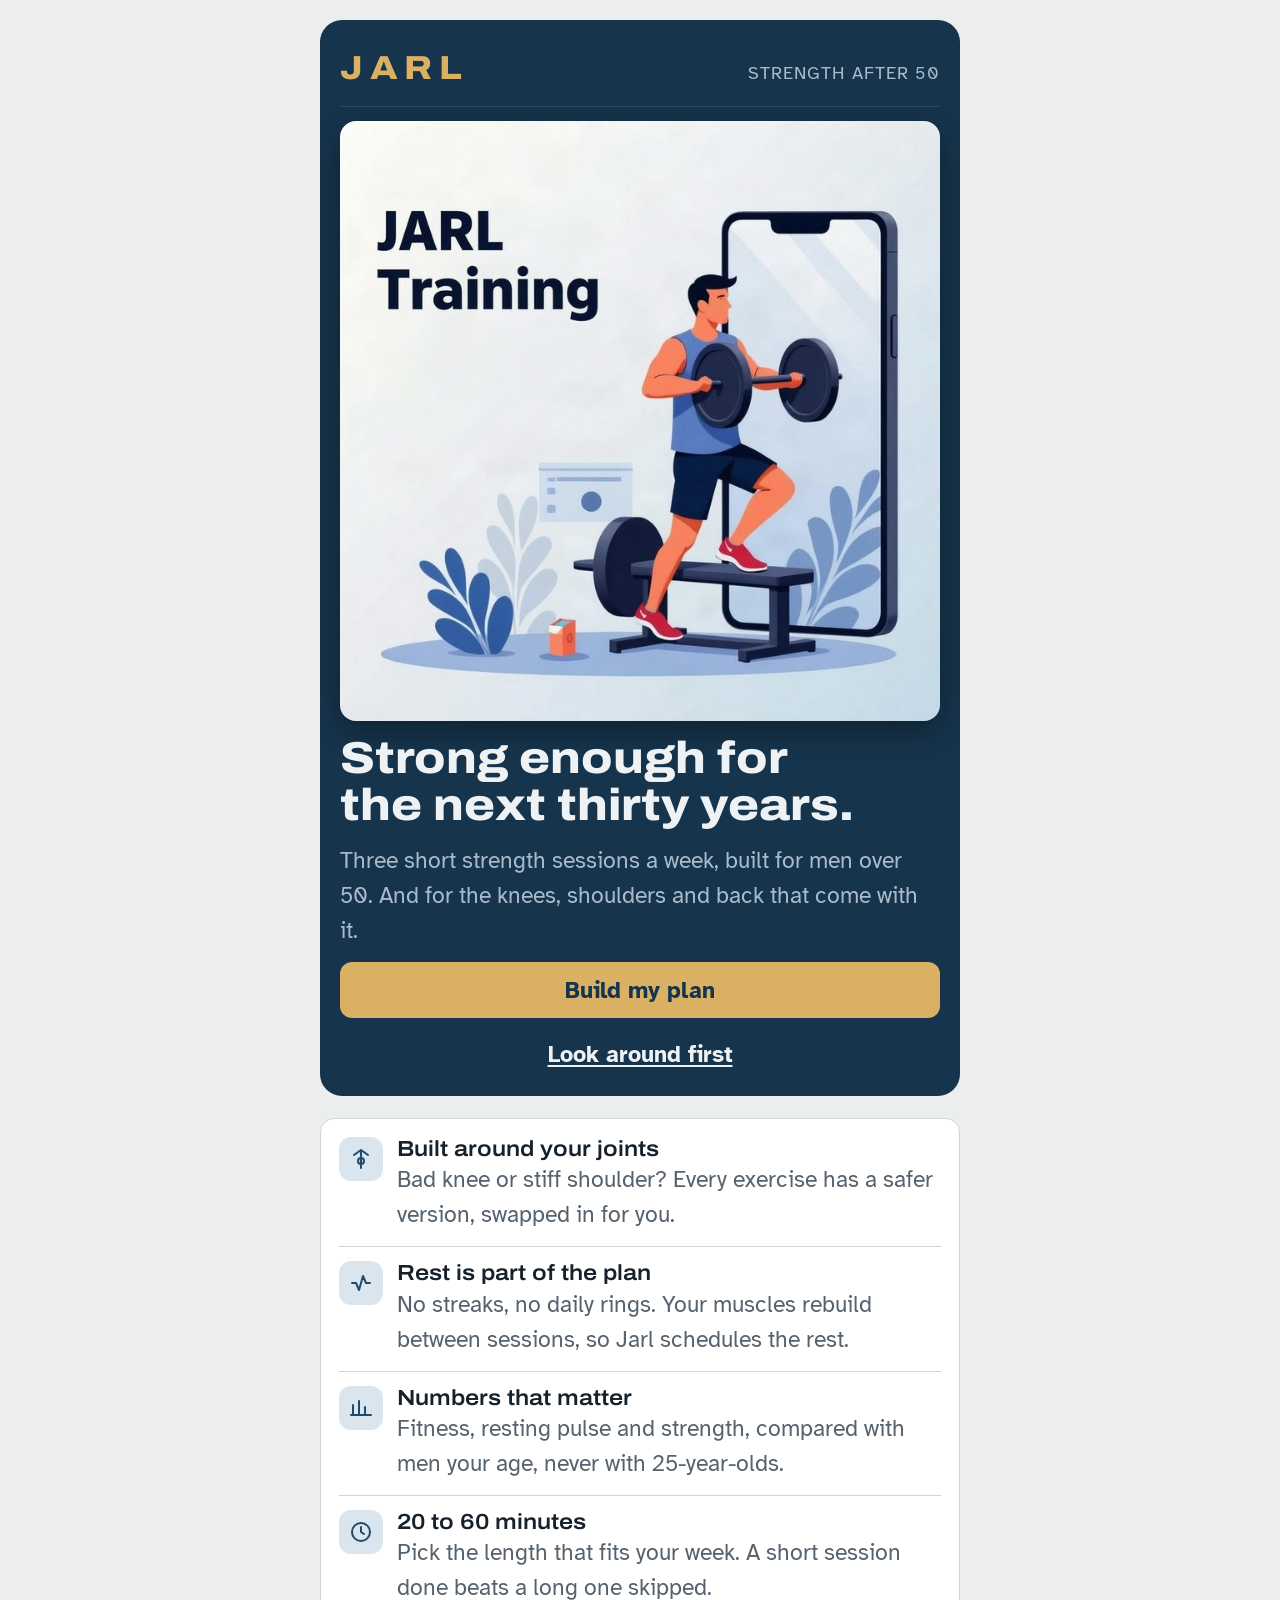
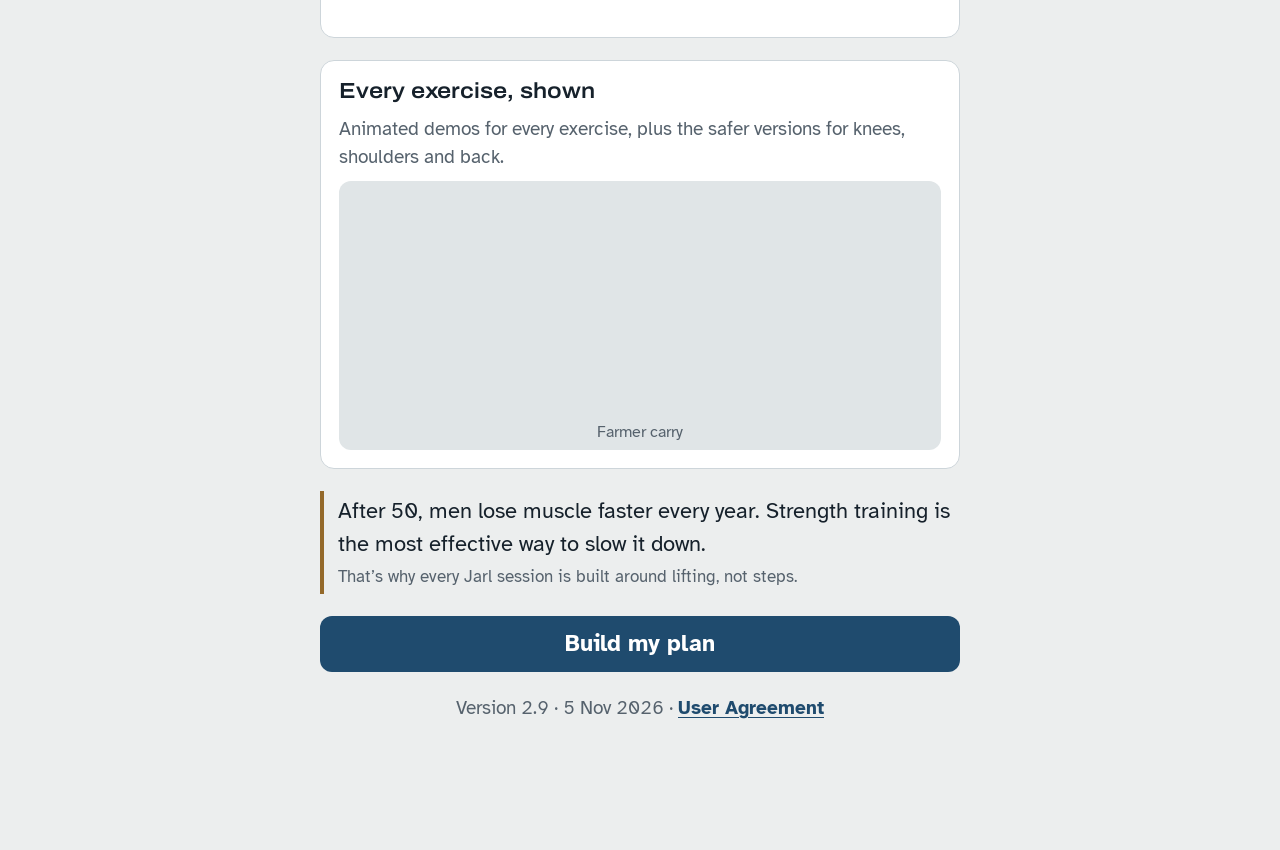
==== commit ba624dc1: "Add files via upload" ====
--- a/index.html
+++ b/index.html
@@ -93,6 +93,10 @@
 #player.dark{--bg:#0E151C; --surface:#152029; --sunk:#1C2934; --ink:#E4EAEF; --muted:#9AA8B4; --line:#2A3845; --accent:#8CB9DA; --accent-ink:#0B1520; --accent-soft:#1B3043; --brass:#D6AD62; --rest-soft:#1A2F25; --far:#56636F; --eq:#3E4D5A; --eqsoft:#1E2A35; --z1:#9AA6AF; --z2:#5AA6E6; --z3:#55C285; --z4:#F0A44A; --z5:#F0695C; color-scheme:dark; background:var(--bg); color:var(--ink)}
 /* 1.7 */
 .ckgrid{display:grid;grid-template-columns:1fr 1fr;gap:8px}
+.ta{width:100%;min-height:104px;border:1px solid var(--line);border-radius:12px;padding:12px;font:inherit;background:var(--bg);color:var(--ink);resize:vertical}
+.ailabel{display:block;margin-top:6px;font-size:.75rem;color:var(--muted)}
+#sheet.center{align-items:center;padding:16px}
+#sheet.center .panel{border-radius:18px;max-height:calc(100% - 32px);padding-bottom:22px;box-shadow:0 16px 48px rgba(0,0,0,.28)}
 .breath{background:var(--rest-soft);color:var(--ink);border-radius:10px;padding:8px 12px}
 /* user agreement */
 #terms{position:fixed;inset:0;background:var(--bg);overflow-y:auto;z-index:30;padding-top:env(safe-area-inset-top,0px)}
@@ -277,7 +281,7 @@
 <div id="sheet" hidden></div>
 
 <script>
-const APP_VERSION='2.8', APP_DATE='8 Oct 2026';
+const APP_VERSION='2.9', APP_DATE='5 Nov 2026';
 const DAY = 864e5;
 const T0 = (()=>{const d=new Date();d.setHours(0,0,0,0);return d.getTime()})();
 
@@ -388,7 +392,7 @@
 const state = {
   tab:'today', age:56, length:30, notify:'train',
   joints:{knee:false,shoulder:false,back:false},
-  swaps:{},
+  swaps:{}, variety:{}, hidden:[], swapsBlock:0, ai:true,
   history:[],
   last:{},
   first:{},
@@ -500,8 +504,127 @@
 if(NATIVE){ try{ CAP.addListener('JarlStore','entitlement',(d)=>{ const x=(d&&d.active!=null)?d:(d&&d.data)||null; if(x){ setSub(x); if(!state.player&&$('#sheet').hidden) render(); } }); }catch(e){}
   setTimeout(()=>loadStore().then(()=>{ if(!state.player&&$('#sheet').hidden) render(); }),300);
   document.addEventListener('visibilitychange',()=>{ if(!document.hidden) nat('JarlStore','entitlement').then(e=>{ setSub(e); if(!state.player&&$('#sheet').hidden) render(); }).catch(()=>{}); }); }
-try{const s=JSON.parse(localStorage.getItem('jarl-v1')||'null'); if(s){Object.assign(state,{age:s.age??56,length:s.length??30,notify:s.notify??'train',joints:s.joints||state.joints,swaps:s.swaps||{},health:s.health||{connected:false},scheme:s.scheme||'fjord',hrMed:!!s.hrMed,textSize:s.textSize||'m',equip:s.equip||'gym',warm:s.warm||3,workDark:s.workDark?1:0,units:s.units||state.units,days:s.days||[0,2,4],terms:s.terms||null,weekOverride:s.weekOverride||null,hrdev:s.hrdev||null}); if(s.history&&s.history.length) state.history=s.history; if(s.last) Object.assign(state.last,s.last); if(s.first) state.first=s.first;}}catch(e){}
-function save(){try{const J=JSON.stringify({hrdev:state.hrdev||null,first:state.first,workDark:state.workDark,units:state.units,hrMed:state.hrMed,textSize:state.textSize,equip:state.equip,warm:state.warm,terms:state.terms,days:state.days,weekOverride:state.weekOverride,scheme:state.scheme,health:state.health,age:state.age,length:state.length,notify:state.notify,joints:state.joints,swaps:state.swaps,history:state.history,last:state.last}); localStorage.setItem('jarl-v1',J); if(NATIVE) nat('Preferences','set',{key:'jarl-v1',value:J}).catch(()=>{});}catch(e){}}
+try{const s=JSON.parse(localStorage.getItem('jarl-v1')||'null'); if(s){Object.assign(state,{variety:s.variety||{},hidden:Array.isArray(s.hidden)?s.hidden:[],swapsBlock:s.swapsBlock||0,ai:s.ai!==false,age:s.age??56,length:s.length??30,notify:s.notify??'train',joints:s.joints||state.joints,swaps:s.swaps||{},health:s.health||{connected:false},scheme:s.scheme||'fjord',hrMed:!!s.hrMed,textSize:s.textSize||'m',equip:s.equip||'gym',warm:s.warm||3,workDark:s.workDark?1:0,units:s.units||state.units,days:s.days||[0,2,4],terms:s.terms||null,weekOverride:s.weekOverride||null,hrdev:s.hrdev||null}); if(s.history&&s.history.length) state.history=s.history; if(s.last) Object.assign(state.last,s.last); if(s.first) state.first=s.first;}}catch(e){}
+function save(){try{const J=JSON.stringify({variety:state.variety,hidden:state.hidden,swapsBlock:state.swapsBlock,ai:state.ai,hrdev:state.hrdev||null,first:state.first,workDark:state.workDark,units:state.units,hrMed:state.hrMed,textSize:state.textSize,equip:state.equip,warm:state.warm,terms:state.terms,days:state.days,weekOverride:state.weekOverride,scheme:state.scheme,health:state.health,age:state.age,length:state.length,notify:state.notify,joints:state.joints,swaps:state.swaps,history:state.history,last:state.last}); localStorage.setItem('jarl-v1',J); if(NATIVE) nat('Preferences','set',{key:'jarl-v1',value:J}).catch(()=>{});}catch(e){}}
+
+/* ---------- Coach box ----------
+   He writes how he feels. Warning signs skip the AI and show the stop message. Otherwise Apple's on-device
+   model (or Jarl's own word rules without it) picks a session type from a fixed menu. The rules set the training. */
+const COACH={ok:false,reason:''};
+if(NATIVE){ withTimeout(nat('JarlCoach','availability',{}),4000).then(r=>{COACH.ok=!!(r&&r.available); COACH.reason=(r&&r.reason)||''; if(!state.player&&$('#sheet').hidden) render();}).catch(()=>{}); }
+const aiOn=()=>COACH.ok&&state.ai!==false;
+const aiTag='<span class="ailabel">Written on your iPhone by Apple Intelligence</span>';
+const AREA={knee:'Knee',shoulder:'Shoulder',back:'Lower back'};
+const RED=/chest (pain|tight|pressure|hurts)|pain in (my |the )?chest|pressure in (my |the )?chest|crushing|(pain|ache|aching).{0,20}(left arm|jaw)|(left arm|jaw).{0,20}(pain|ache|aching|hurts)|heart attack|stroke|slurred|face (is )?droop|blurred vision|sudden (bad |severe )?headache|faint|passed out|blacked out|dizz|light.?headed|can.?t breathe|short of breath|breathless|numb|tingl|bleed|palpitat|heart (is )?(racing|pounding)/i;
+function redSheet(){ sheet(`<span class="eyebrow">Please stop for now</span><h2>Don\u2019t train today</h2><p>What you describe needs a doctor, not a training session. Stop, sit down and rest.</p><p><b>If you have chest pain, trouble breathing or feel faint, call emergency services now</b>: 113 in Norway, 112 in the EU, 999 in the UK, 911 in the US.</p><button class="btn ghost" data-act="closesheet">Close</button>`,true); }
+// AI text is shown only if it is short and stays clear of medical topics. Otherwise Jarl's own text is used.
+const BAD=/diagnos|prescri|dosage|\bdose\b|hormone|testosterone|\btrt\b|prostate|blood pressure|statin|viagra|cholesterol|\bcure|\btreat|medication|!|#/i;
+function cleanAI(t,max){ if(typeof t!=='string') return null; t=t.replace(/\s+/g,' ').trim().replace(/^["\u201c']+|["\u201d']+$/g,''); if(t.length<8||t.length>max||BAD.test(t)) return null; return t; }
+let MOOD=null;
+const MOODS={
+  full:{t:'Your normal session',d:'Sounds like a good day for your planned training.',ck:{}},
+  strong:{t:'Strong day',d:'An extra set on the main lifts, and a step up where you were close to the top last time.',ck:{strong:true}},
+  light:{t:'Light day',d:'Two sets per exercise at last time\u2019s weights. Showing up is what counts.',ck:{tired:true}},
+  calm:{t:'Calmer session',d:'Your normal exercises with longer rests, and two minutes of slow breathing at the end. Moving often helps when your head is busy.',ck:{calm:true}},
+  mobility:{t:'Mobility instead',d:'Today the 8-minute mobility routine may suit you better than lifting. Your training can wait until tomorrow.',alt:'mobility'},
+  walk:{t:'A walk instead',d:'A brisk 20 to 30 minute walk outdoors counts. You can train another day this week.',alt:'walk'},
+  rest:{t:'Rest today',d:'If you feel unwell, rest is the right training today. Come back when you feel better. If you feel very unwell or it doesn\u2019t improve, contact your doctor.',alt:'rest'}};
+function readMood(text){ const s=text.toLowerCase(), m={choice:'full',short:false,sore:[]};
+  if(/knee/.test(s)) m.sore.push('knee'); if(/shoulder|elbow|neck/.test(s)) m.sore.push('shoulder'); if(/\bback\b|spine|\bhips?\b|sciatic/.test(s)) m.sore.push('back');
+  m.short=/short on time|no time|busy day|rushed|quick one|only \d+ ?min|\d+ ?min(ute)?s? only|in a hurry|tight schedule|between meetings/.test(s);
+  const rx=[['rest',/\bsick\b|\bill\b|fever|\bflu\b|covid|virus|migraine|vomit|stomach bug|\b(a|bad|heavy) cold\b/],
+    ['light',/exhaust|wiped|drained|no energy|low energy|so tired|really tired|knackered|shattered|barely slept|didn.?t sleep|did not sleep|bad night|awful night|insomnia|fatigue|hung ?over|hangover|late night|night shift|long shift|jet.?lag|red.?eye|long flight|long drive|hard day|physical day|sore from|not (so |very |feeling )?(great|good|strong)/],
+    ['calm',/anxious|anxiety|stress|overwhelm|\blow\b|\bdown\b|\bsad\b|irritab|grumpy|\bflat\b|worried|on edge|wound up|pressure at work|deadline/],
+    ['mobility',/too (sore|stiff) to|just (want to )?stretch|stiff all over|aching all over|sore all over/],
+    ['walk',/\bwalk\b|fresh air|get outside|outdoors/],
+    ['strong',/strong|great|energ(etic|ised|ized)|full of beans|motivated|ready to go|fantastic|brilliant|amazing|really good|feel good|feeling good/]];
+  for(const [k,r] of rx){ if(r.test(s)){ m.choice=k; break; } }
+  return m; }
+function moodCk(m){ const ck={...(MOODS[m.choice].ck||{})}; if(m.short) ck.short=true; m.sore.forEach(j=>ck[j]=true); return ck; }
+async function moodGo(s){ const box=$('#mood-text'), text=box?box.value.trim():''; if(!text){ if(box) box.focus(); return; }
+  if(RED.test(text)) return redSheet();
+  const k=readMood(text); let m=k, reply='', ai=false;
+  if(aiOn()){ sheet('<h2>Your coach is thinking\u2026</h2><p class="muted">Apple Intelligence is reading what you wrote, on your iPhone.</p>',true);
+    try{ const r=await withTimeout(nat('JarlCoach','mood',{text}),15000);
+      if(r){ m={choice:MOODS[r.choice]?r.choice:k.choice, short:!!r.short||k.short,
+        sore:[...new Set([...(Array.isArray(r.sore)?r.sore:[]).filter(j=>AREA[j]),...k.sore])]}; ai=true; const c=cleanAI(r.reply,260); if(c) reply=c; } }catch(e){} }
+  MOOD={s,m,ck:moodCk(m),text}; moodSheet(reply,ai); }
+function moodSheet(reply,ai){ const {s,m}=MOOD, M=MOODS[m.choice], extra=[];
+  if(!M.alt){ if(m.short) extra.push('The 20-minute version.');
+    if(m.sore.length) extra.push(`Joint-friendly versions for your ${m.sore.map(j=>AREA[j].toLowerCase()).join(' and ')}.`);
+    if(m.choice==='strong'&&(isDeloadWeek()||isWelcomeBack())) extra.push(isDeloadWeek()?'This is your lighter week, so the weights stay lighter and there is no extra set.':'You\u2019re coming back from a break, so the weights stay lighter and there is no extra set.'); }
+  const btns=M.alt==='mobility'?`<button class="btn primary" data-act="moodmob">Show the mobility routine</button><button class="btn ghost" data-act="moodedit" data-s="${s}">Train anyway</button>`
+    :M.alt?`<button class="btn primary" data-act="closesheet">OK</button><button class="btn ghost" data-act="moodedit" data-s="${s}">Train anyway</button>`
+    :`<button class="btn primary" data-act="moodstart" data-s="${s}">Start ${TN(s)}</button><button class="btn ghost" data-act="moodedit" data-s="${s}">Change it</button>`;
+  sheet(`<span class="eyebrow">Your coach suggests</span><h2>${m.choice==='full'&&extra.length?'Your session, adjusted':M.t}</h2>
+   ${reply?`<p class="coach rest">${esc(reply)}${ai?aiTag:''}</p>`:''}
+   <p>${m.choice==='full'&&extra.length?extra.join(' '):M.d+(extra.length?' '+extra.join(' '):'')}</p>
+   ${btns}`,true); }
+
+/* ---------- Variety ----------
+   Each exercise slot has a pool: the original plus two variants for the same muscles. A new block every 6 weeks
+   (after the lighter week) moves to the next variant. He can also pick another variant for the rest of the block,
+   or hide an exercise for good. Joint and home filters still apply. Pools are ordered so that no exercise
+   appears twice in the same block. */
+const VAR={
+ goblet:[{name:'Split squat',start:8,f:.5,each:true,cue:'Long stance, a dumbbell in each hand. Lower the back knee straight down toward the floor, then push up through the front foot. Hold a rack for balance if you need it.'},
+   {name:'Dumbbell step-up',start:10,f:.6,each:true,cue:'Knee-height box. Push through the heel of the top foot. Don\u2019t bounce off the bottom foot.'}],
+ bench:[{name:'Alternating dumbbell bench press',start:12,f:.9,cue:'Press one dumbbell up while the other waits at your chest, then switch. Your trunk works to keep you steady.'},
+   {name:'Close-grip dumbbell press',start:12,f:.9,cue:'Dumbbells touching, palms facing each other. Lower to your chest with elbows close to your sides, then press up. Works the back of the arms more.'}],
+ row:[{name:'Chest-supported row',start:12,f:.7,each:false,cue:'Lie face down on an incline bench and row both dumbbells. No load on the lower back.',alts:[]},
+   {name:'Band row',unit:'bw',each:false,cue:'Anchor a band at chest height on a door, or sit with it around your feet. Pull the handles to your ribs and squeeze your shoulder blades together.',alts:[]}],
+ carry:[{name:'Suitcase carry',start:14,f:.7,cue:'One dumbbell, switch hands each length. Stand tall without leaning to the side.',alts:[]},
+   {name:'Farmer march',start:14,f:.7,cue:'A dumbbell in each hand. March slowly forward, lifting each knee toward hip height and standing tall.'}],
+ curl:[{name:'Hammer curl',start:8,f:1,cue:'Palms facing each other. Curl up, then take two seconds to lower. Easy on the elbows.',alts:[]},
+   {name:'Band biceps curl',unit:'bw',cue:'Stand on a resistance band and curl the handles up, then lower slowly.',alts:[]}],
+ facepull:[{name:'Band pull-apart',cue:'Hold a band at shoulder height, arms straight. Pull it apart until it touches your chest and squeeze your shoulder blades.'},
+   {name:'Dumbbell reverse fly',unit:'kg',start:4,f:1,cue:'Sit on the end of a bench with your chest toward your knees. Raise light dumbbells out to the sides, thumbs up.',alts:[{for:'back',name:'Band pull-apart',unit:'bw',cue:'Pull a band apart at shoulder height. No forward bend.'}]}],
+ stand:[{name:'Single-leg stand, eyes closed',cue:'Next to a wall. Lift one foot, then close your eyes and hold. Open them if you wobble.'},
+   {name:'Tandem stance',cue:'One foot directly in front of the other, then hold. Turn your head slowly to make it harder.',alts:[]}],
+ rdl:[{name:'Kettlebell deadlift',start:20,f:1.2,cue:'Kettlebell between your feet. Push your hips back with a flat back, grip the handle and stand up by driving through your heels.'},
+   {name:'Single-leg Romanian deadlift',start:8,f:.4,each:true,cue:'Hold a support with one hand. Hinge on one leg with the other reaching back until you feel the back of your thigh. Keep a flat back.'}],
+ pulldown:[{name:'Neutral-grip pulldown',start:30,f:.9,cue:'Palms facing each other. Pull the bar to your upper chest, driving the elbows down.'},
+   {name:'Single-arm cable pulldown',start:14,f:.45,each:true,cue:'Kneel side-on to a high cable. Pull the handle down to your side, elbow toward your hip.'}],
+ ohp:[{name:'Arnold press',start:8,f:.8,cue:'Seated, dumbbells at shoulder height with palms facing you. Turn your palms forward as you press up.'},
+   {name:'Half-kneeling one-arm press',start:10,f:1,each:true,cue:'Kneel on one knee and hold a dumbbell on the same side as the knee down. Press straight up with your ribs down.'}],
+ split:[{name:'Reverse lunge',start:8,f:1,cue:'Step back and lower your back knee toward the floor, then push through the front foot to return. Hold a rack if you need balance.'},
+   {name:'Lateral lunge',start:6,f:.7,cue:'Step wide to one side and sit back into that hip, the other leg straight. Push back to the middle.'}],
+ deadbug:[{name:'Bird dog',cue:'On hands and knees, reach one arm and the opposite leg out and hold two seconds.',alts:[]},
+   {name:'Bent-knee dead bug',cue:'Lower back pressed down, knees bent at 90 degrees. Tap one heel to the floor at a time.',alts:[]}],
+ pushdown:[{name:'Band pushdown',gym:0,unit:'bw',cue:'Anchor a band high on a door and push down until your arms are straight.',alts:[]},
+   {name:'Close-grip push-up',gym:0,unit:'bw',cue:'Hands close together on a bench. Lower your chest with elbows tucked in, then press up.',alts:[]}],
+ sideplank:[{name:'Side plank on knees',cue:'On your forearm with knees bent, lift your hips into a straight line from head to knees.'},
+   {name:'Standing side bend hold',cue:'Hold a dumbbell in one hand and stand tall without leaning toward it.',alts:[]}],
+ tandem:[{name:'Heel-to-toe walk backwards',cue:'Walk 20 steps backwards along a line, toe touching heel. Stay next to a wall.'},
+   {name:'Single-leg stand',unit:'sec',lo:20,hi:30,each:true,cue:'Stand next to a wall. Lift one foot and hold. Turn your head slowly to make it harder.'}],
+ stepup:[{name:'Lateral step-up',start:6,f:.6,cue:'Stand side-on to a low step. Step up sideways, drive through the top foot, then step down slowly.'},
+   {name:'Step-down',unit:'bw',cue:'Stand on a low step. Slowly lower one heel to the floor, then push back up. Builds control for stairs.'}],
+ pushup:[{name:'Dumbbell floor press',unit:'kg',start:14,f:1,cue:'Lie on the floor, palms facing each other. Press up. The floor stops your elbows before the shoulder is stretched.',alts:[]},
+   {name:'Band chest press',cue:'Band anchored behind you. Press forward, then return slowly.',alts:[]}],
+ cablerow:[{name:'Single-arm cable row',start:14,f:.45,each:true,cue:'Stand side-on to a cable at chest height. Pull the handle to your side and squeeze your shoulder blade back.'},
+   {name:'Bent-over dumbbell row',gym:0,start:14,f:.45,cue:'Soft knees, hinge forward with a flat back, dumbbells hanging. Pull both toward your hips and squeeze your shoulder blades together.',alts:[{for:'back',name:'Chest-supported row',start:12,cue:'Lie face down on an incline bench and row both dumbbells. No load on the lower back.'}]}],
+ thrust:[{name:'Glute bridge',start:10,f:.6,cue:'On your back, feet flat, dumbbell on the hips. Drive the hips up and pause for a second.',alts:[]},
+   {name:'Single-leg glute bridge',unit:'bw',each:true,cue:'On your back with one foot on the floor and the other knee pulled in. Drive your hips up through the planted heel.'}],
+ pallof:[{name:'Half-kneeling Pallof press',cue:'Kneel on one knee side-on to a band or cable. Press it straight out and don\u2019t let it twist you.'},
+   {name:'Band woodchop',cue:'Stand side-on to a band anchored high. With straight arms, pull it slowly down across your body to the opposite hip, turning through your trunk.'}],
+ lateral:[{name:'Partial lateral raise',start:3,f:.8,cue:'Raise light dumbbells to 45 degrees only, then lower slowly.',alts:[]},
+   {name:'Cable lateral raise',gym:1,start:3,f:.6,each:true,cue:'Stand side-on to a low cable and raise the handle out to shoulder height.',alts:[]}],
+ backext:[{name:'Floor back extension',gym:0,cue:'Lie face down with your arms by your sides. Lift your chest a few centimetres, hold two seconds and lower.'},
+   {name:'Bird dog',gym:0,cue:'On hands and knees, reach one arm and the opposite leg out and hold two seconds.',alts:[]}],
+ calf:[{name:'Two-leg calf raise',each:false,cue:'Both feet on the floor. Rise slowly and take three seconds to lower.',alts:[]},
+   {name:'Calf raise on a step',each:false,cue:'Balls of your feet on a step, heels hanging. Rise up, then lower your heels below the step slowly. Hold a rail.',alts:[]}]};
+const blockNo=()=>state.history.length?Math.floor((trainingWeek()-1)/6):0;
+function pool(ex){ return [{...ex,slotId:ex.id,f:1,_pi:0},...(VAR[ex.id]||[]).map((v,k)=>({...ex,...v,alts:(v.alts||ex.alts).filter(a=>a.name!==v.name),slotId:ex.id,_pi:k+1}))]; }
+function usable(ex){ const H=state.hidden||[], home=state.equip==='home'; return pool(ex).filter(p=>!H.includes(p.name)&&!(home&&p.gym&&!p.alts.some(a=>a.for==='home'))); }
+function baseFor(ex){ const P=pool(ex), ok=usable(ex); if(P.length===1) return P[0]; if(!ok.length) return P[0];
+  const pick=(state.variety||{})[ex.id], b=blockNo();
+  if(pick&&pick.block===b){ const c=ok.find(p=>p._pi===pick.i); if(c) return c; }
+  const want=P[b%P.length]; return ok.find(p=>p._pi===want._pi)||ok[0]; }
+function findSlot(id){ for(const s of ORDER){ const e=PROGRAM[s].ex.find(x=>x.id===id); if(e) return e; } return null; }
+function relLast(ex){ const o=findSlot(ex.slotId); if(!o) return null;
+  for(const p of pool(o)){ if(p.name===ex.name||!(p.unit==='kg'||p.unit==='m')) continue; const L=state.last[p.name]; if(L&&L.w>0) return {w:L.w,u:L.u,name:p.name,f:(ex.f||.8)/(p.f||1)}; }
+  return null; }
+function newInBlock(){ if(!blockNo()) return 0; const names=new Set(); ORDER.forEach(s=>exFor(s).forEach(e=>{ if(pool(e).length>1){ const r=resolve(e); if(!r.alt) names.add(r.name); } })); return names.size; }
 
 /* ---------- Helpers ---------- */
 const $ = s=>document.querySelector(s);
@@ -517,6 +640,7 @@
   return {last:l, days, doneToday:days===0, ready:days>=2, next:nextLetter(l.s), nextDate:Math.max(T0,l.d+2*DAY)};
 }
 function resolve(ex){
+  ex=baseFor(ex);
   let idx=state.swaps[ex.id], auto=false, ck=false;
   const home=state.equip==='home', sore=(state.player&&state.player.sore)||{}, ok=a=>!(home&&a.gym);
   if(idx===undefined){ idx=-1;
@@ -525,10 +649,12 @@
   if(idx>-1&&ex.alts[idx]) return {...ex,...ex.alts[idx],alt:true,auto,ck,altFor:ex.alts[idx].for,unit:ex.alts[idx].unit||ex.unit};
   return {...ex,alt:false};
 }
-const exFor = s=>PROGRAM[s].ex.filter(e=>!e.min||state.length>=e.min);
+const curLen=()=>(state.player&&state.player.len)||state.length;
+const exFor = s=>PROGRAM[s].ex.filter(e=>!e.min||curLen()>=e.min);
 let LIGHT=false;
-const setsFor = ex=>{const n= state.length===20 ? Math.min(ex.sets,2) : (state.length>=45&&ex.unit==='kg'&&!ex.min) ? ex.sets+1 : ex.sets; return LIGHT?Math.min(n,2):n};
-const restFor = ex=> Math.round(ex.rest*({20:.8,30:1,45:1.25,60:1.4}[state.length]||1)/5)*5;
+const STRONG=()=>{const P=state.player; return !!(P&&P.strong&&!P.light&&!P.deload&&!P.back)};
+const setsFor = ex=>{const L=curLen(), n= L===20 ? Math.min(ex.sets,2) : (L>=45&&ex.unit==='kg'&&!ex.min) ? ex.sets+1 : ex.sets; if(LIGHT) return Math.min(n,2); return STRONG()&&ex.unit==='kg'&&!ex.min&&L!==20?Math.min(n+1,4):n};
+const restFor = ex=> Math.round(ex.rest*({20:.8,30:1,45:1.25,60:1.4}[curLen()]||1)*(state.player&&state.player.calm?1.2:1)/5)*5;
 const LENGTHS = {20:'Two sets per exercise and shorter rests. Enough to keep and build muscle.',
   30:'The standard program. Three sets on the main lifts.',
   45:'An extra set on the main lifts, longer rests for heavier work, and two extra exercises for arms, shoulders and core.',
@@ -549,13 +675,16 @@
 const fmtKg=kg=>U()==='lb'?`${Math.round(kg*2.20462/5)*5} lb`:`${kg} kg`;
 function suggest(ex){
   if(ex.unit==='min') return {w:0,r:ex.hi,text:state.hrMed?'Easy pace: about 4 to 5 out of 10 effort. You should be able to talk in full sentences.':`Easy pace. Aim for a pulse between ${Math.round(maxHR()*.6)} and ${Math.round(maxHR()*.7)} bpm.`};
-  const L0=state.last[ex.name], step=stepFor(ex), u=U(), st=convW(ex.start||0,'kg',u,step);
+  const L0=state.last[ex.name], step=stepFor(ex), u=U(), REL=!L0&&ex.slotId&&(ex.unit==='kg'||ex.unit==='m')?relLast(ex):null,
+    st=REL?Math.max(step,Math.round(convW(REL.w,REL.u||'kg',u,step)*REL.f/step)*step):convW(ex.start||0,'kg',u,step);
   const L=L0&&{...L0,w:convW(L0.w,L0.u||'kg',u,step)};
+  if(!L&&REL) return {w:st,r:ex.hi,text:`New exercise this block. Based on your ${REL.name}, start at ${st} ${u}${ex.unit==='m'?' per hand':''} and adjust after the first set.`};
   if(!L) return {w:st,r:ex.hi,text: ex.unit==='kg'||ex.unit==='m' ? `First time. Start at ${st} ${u}${ex.unit==='m'?' per hand':''} and pick a weight you could lift 2–3 more times.` : 'First time. Move slowly and stop 2–3 reps short of your limit.'};
   const all=L.r.every(x=>x>=ex.hi); const tot=L.r.reduce((a,b)=>a+b,0);
   const P=state.player;
   if((ex.unit==='kg'||ex.unit==='m')&&P&&(P.back||P.deload)){const f=P.back?.85:.8, w=Math.max(step,Math.round(L.w*f/step)*step);
     return {w,r:ex.lo,text:P.back?`Welcome back. After a break, start at ${w} ${u}, about 15% lighter than last time, and build up again.`:`Lighter week: ${w} ${u}, about 20% less than usual. Joints and tendons catch up, and you come back stronger.`};}
+  if((ex.unit==='kg'||ex.unit==='m')&&STRONG()&&!all&&L.r.every(x=>x>=ex.hi-1)) return {w:L.w+step,r:ex.lo,text:`Feeling strong: try ${L.w+step} ${u}, one step up from last time. Drop back if your form slips.`};
   if((ex.unit==='kg'||ex.unit==='m')&&LIGHT) return {w:L.w,r:ex.lo,text:`Light day: stay at ${L.w} ${u} and stop 2\u20133 reps short. Save the extra weight for your next full training.`};
   if(ex.unit==='kg'||ex.unit==='m'){
     if(all) return {w:L.w+step,r:ex.lo,text:`You hit the top of the range on every set last time. Go up to ${L.w+step} ${u}.`};
@@ -630,6 +759,15 @@
 ANIM['Neutral-grip pulldown']=ANIM['Lat pulldown'];
 ANIM['Band pulldown']={...ANIM['Lat pulldown'],p:{box:[92,126,34,39],cable:[114,-18,1]}};
 ANIM['Band pushdown']={...ANIM['Triceps pushdown'],p:{cable:[152,-18,1]}};
+ANIM['Bent-over dumbbell row']={p:{db:'both'},f:[{hip:[106,86],t:112,hn:[-3,50],an:[124,165],af:[118,165]},{hip:[106,86],t:112,hn:[-18,26],an:[124,165],af:[118,165]}]};
+ANIM['Dumbbell reverse fly']={p:{db:'both'},f:[{hip:[106,86],t:112,hn:[-3,50],an:[124,165],af:[118,165]},{hip:[106,86],t:112,hn:[8,10],an:[124,165],af:[118,165]}]};
+ANIM['Farmer march']={p:{db:'both'},f:[{hip:[120,87],t:180,hn:[18,46],an:[140,134],af:[118,165]},{hip:[120,87],t:180,hn:[-8,48],an:[124,165],af:[136,136]}]};
+[['Alternating dumbbell bench press','Dumbbell bench press'],['Close-grip dumbbell press','Dumbbell bench press'],
+ ['Band biceps curl','Dumbbell biceps curl'],['Band pull-apart','Band face pull'],['Band row','Band seated row'],['Single-leg stand, eyes closed','Single-leg stand'],['Kettlebell deadlift','Romanian deadlift'],
+ ['Single-leg Romanian deadlift','Romanian deadlift'],['Single-arm cable pulldown','Lat pulldown'],['Arnold press','Seated shoulder press'],['Half-kneeling one-arm press','Seated shoulder press'],
+ ['Reverse lunge','Split squat'],['Lateral lunge','Split squat'],['Close-grip push-up','Incline push-up'],['Side plank on knees','Side plank'],['Heel-to-toe walk backwards','Heel-to-toe walk'],
+ ['Lateral step-up','Dumbbell step-up'],['Step-down','Low step-up'],['Single-arm cable row','Seated cable row'],['Single-leg glute bridge','Glute bridge'],['Half-kneeling Pallof press','Pallof press'],['Band woodchop','Pallof press'],
+ ['Cable lateral raise','Lateral raise'],['Calf raise on a step','Two-leg calf raise'],['Floor back extension','Back extension']].forEach(([a,b])=>{ if(!ANIM[a]&&ANIM[b]) ANIM[a]=ANIM[b]; });
 
 const rad=a=>a*Math.PI/180, dirA=a=>[Math.sin(rad(a)),Math.cos(rad(a))];
 function ik(A,C,l1,l2,bend){
@@ -887,6 +1025,7 @@
   const list=exFor(s).map((e,i)=>{const r=resolve(e);return `<li><span class="n">${i+1}</span><div><button class="exname" data-act="demo" data-name="${r.name}">${r.name}</button>${r.alt?`<span class="pill">${JOINT[r.altFor]}</span>`:''}</div><span class="sr num">${repLabel(r)}</span></li>`}).join('');
   const doneN=wk.done.length;
   const banner=(isWelcomeBack()&&(today||!upcoming)?`<p class="coach rest"><b>Welcome back.</b> It\u2019s been ${rec.days} days. Your next training starts about 15% lighter, so joints and tendons can catch up.</p>`:'')
+    +(newInBlock()&&trainingWeek()%6===1?`<p class="coach"><b>New block: ${newInBlock()} fresh exercises.</b> Same muscles, new movements, and weights start from what you lift now.</p>`:'')
     +(isDeloadWeek()?`<p class="coach rest"><b>Lighter week</b> (week ${trainingWeek()}). Same exercises at about 20% less weight. Every sixth week is lighter, so you keep progressing without wearing down.</p>`:'');
   return `
   <div class="stack"><span class="eyebrow">${fmtDay(T0)}</span><h1>${head}</h1>${coach}${banner}</div>
@@ -1017,7 +1156,7 @@
     <div class="promise">${ic('<path d="M4 19V9M10 19V5M16 19v-8M22 19H2"/>')}<div><h3>Numbers that matter</h3><p class="muted">Fitness, resting pulse and strength, compared with men your age, never with 25-year-olds.</p></div></div>
     <div class="promise">${ic('<circle cx="12" cy="12" r="9"/><path d="M12 7v5l3 2"/>')}<div><h3>20 to 60 minutes</h3><p class="muted">Pick the length that fits your week. A short session done beats a long one skipped.</p></div></div>
   </div>
-  <div class="card stack"><h3>Every exercise, shown</h3><p class="muted small">Animated demos for all 45 exercises, plus the safer versions for knees, shoulders and back.</p>
+  <div class="card stack"><h3>Every exercise, shown</h3><p class="muted small">Animated demos for every exercise, plus the safer versions for knees, shoulders and back.</p>
     <button class="demo" data-act="toggleanim" aria-label="Animated exercises. Tap to pause."><svg viewBox="0 -22 240 192" data-anim="Farmer carry" data-cycle="Farmer carry|Goblet squat|Romanian deadlift|Lateral raise|Dumbbell step-up|Hip thrust" role="img"></svg><span class="demo-state">Farmer carry</span></button></div>
   <p class="fact">After 50, men lose muscle faster every year. Strength training is the most effective way to slow it down.<small>That\u2019s why every Jarl session is built around lifting, not steps.</small></p>
   <button class="btn primary" data-act="welcome-go">Build my plan</button>
@@ -1027,13 +1166,14 @@
   const cov=GROUPS.map(g=>`<tr><td>${g}</td>${ORDER.map(s=>{const hit=exFor(s).some(e=>e.m.includes(g));return `<td><span class="cdot ${hit?'':'no'}" aria-label="${hit?'Trained':'Not trained'}"></span></td>`}).join('')}</tr>`).join('');
   const sessions=ORDER.map(s=>`<div class="card stack"><div class="row between"><h2>${TN(s)}</h2><span class="pill plain num">~${minutes(s)} min</span></div><p class="muted small">${PROGRAM[s].focus}</p>${bodyMap(trainingLoad(s),TN(s))}<ol class="exlist">${exFor(s).map((e,i)=>{const r=resolve(e);return `<li><span class="n">${i+1}</span><div><button class="exname" data-act="demo" data-name="${r.name}">${r.name}</button><div class="muted small">${e.alts.length?`${e.alts.length} alternative${e.alts.length>1?'s':''}: ${e.alts.map(a=>a.name).join(', ')}`:'No swap needed'}</div></div><span class="sr num">${repLabel(r)}</span></li>`}).join('')}</ol></div>`).join('');
   return `
-  <div class="stack"><span class="eyebrow">Your program</span><h1>Three full-body sessions a week</h1>
+  <div class="stack"><span class="eyebrow">Your program \u00b7 Block ${blockNo()+1}</span><h1>Three full-body sessions a week</h1>
   <p>Every session trains the whole body, so missing one day never leaves a muscle group behind. Keep at least one rest day between sessions.</p></div>
   <div class="card stack"><h3>How it works</h3>
     <ol class="stack" style="margin:0;padding-left:1.2em">
       <li>Two to three sets per exercise. Stop each set with 1–2 reps left.</li>
       <li>Hit the top of the rep range on every set, and the app adds weight next time.</li>
       <li>Every sixth week is lighter: same exercises, about 20% less weight. Joints and tendons catch up.</li>
+      <li>After each lighter week, a new block brings fresh exercises for the same muscles. Tap Swap exercise to try another one sooner.</li>
       <li>Each session ends with balance work. It’s the best protection against falls.</li>
     </ol></div>
   ${sessions}`;
@@ -1147,6 +1287,8 @@
   <div class="card stack"><h3>Text size</h3>${seg('textSize',[['m','Normal'],['l','Large'],['xl','Extra large']])}<p class="muted small">Larger text is easier to read at arm\u2019s length in the gym.</p></div>
   <div class="card stack"><h3>Equipment</h3>${seg('equip',[['gym','Gym'],['home','Home']])}<p class="muted small">${state.equip==='home'?'Dumbbells, a bench or sturdy chair, and a resistance band. Machine exercises are swapped for band and dumbbell versions automatically.':'A gym with dumbbells, benches, cables and machines.'}</p></div>
   <div class="card stack"><h3>Warm-up</h3>${seg('warm',[[3,'3 min'],[5,'5 min']])}<p class="muted small">Five minutes is better on cold mornings or stiff days.</p></div>
+  <div class="card"><label class="switch" for="aiopt"><span><b>AI coach</b><br><span class="muted small">${COACH.ok?'Reads what you tell your coach and suggests a session, on your iPhone with Apple Intelligence. Nothing leaves your phone.':NATIVE?(COACH.reason==='off'?'Turn on Apple Intelligence in the iPhone Settings app to use the AI coach. Jarl works the same without it.':'Needs an iPhone 15 Pro or newer with Apple Intelligence. Jarl works the same without it.'):'In the iPhone app, Apple Intelligence can read what you tell your coach on supported iPhones. This preview uses Jarl\u2019s own rules.'}</span></span><input type="checkbox" id="aiopt" data-pref="ai" ${state.ai!==false?'checked':''} ${COACH.ok?'':'disabled'}></label></div>
+  ${(state.hidden||[]).length?`<div class="card stack"><h3>Hidden exercises</h3><p class="muted small">Jarl won\u2019t show these. Tap one to bring it back.</p><div class="row" style="flex-wrap:wrap;gap:8px">${state.hidden.map(n=>`<button class="pill plain" data-act="vunhide" data-n="${esc(n)}" style="padding:8px 12px;font-size:.85rem">${esc(n)} \u00d7</button>`).join('')}</div></div>`:''}
   <div class="card stack"><h3>Session length</h3>${seg('length',[[20,'20 min'],[30,'30 min'],[45,'45 min'],[60,'60 min']])}<p class="muted small">${LENGTHS[state.length]}</p></div>
   <div class="card stack"><h3>Reminders</h3>${seg('notify',[['train','Training days'],['off','Off']])}<p class="muted small">One quiet reminder in the morning on training days. No streaks, no badges.</p></div>
   ${state.onboard?`<button class="btn primary" data-act="onboard-done">Show my plan</button>`:`<button class="btn ghost" data-act="welcome-show">Show the welcome screen</button>`}
@@ -1168,16 +1310,29 @@
  'Stiff in the morning? The 8-minute mobility routine is a good start to the day.',
  'Balance work protects against falls. Try standing on one leg while you brush your teeth.'];
 let CK={};
-function checkinSheet(s){
-  CK={knee:false,shoulder:false,back:false,tired:false};
-  const o=(k,t,d)=>`<button class="opt" data-act="ck" data-k="${k}" aria-pressed="false"><b>${t}</b><span class="muted small">${d}</span></button>`;
-  sheet(`<span class="eyebrow">Before ${TN(s)}</span><h2>How do you feel today?</h2><p class="muted">Tap anything that\u2019s sore or stiff. Jarl adjusts today\u2019s training only.</p>
-   <div class="ckgrid">${o('knee','Knees','Knee-friendly versions today')}${o('shoulder','Shoulders','Shoulder-friendly versions today')}${o('back','Lower back','Back-friendly versions today')}${o('tired','Tired or slept badly','Light day: two sets per exercise')}</div>
+function checkinSheet(s,preset){
+  CK={knee:false,shoulder:false,back:false,tired:false,strong:false,calm:false,short:false};
+  if(preset) Object.assign(CK,preset);
+  const o=(k,t,d)=>`<button class="opt" data-act="ck" data-k="${k}" aria-pressed="${!!CK[k]}"><b>${t}</b><span class="muted small">${d}</span></button>`;
+  sheet(`<span class="eyebrow">Before ${TN(s)}</span><h2>How do you feel today?</h2><p class="muted">Tap anything that fits. Jarl adjusts today\u2019s training only.</p>
+   <label for="mood-text" class="small"><b>Anything else? Tell your coach</b></label>
+   <textarea id="mood-text" class="ta" rows="3" placeholder="For example: anxious about work, slept OK, a bit achy in the hips, but I want to move"></textarea>
+   <button class="btn ghost" data-act="moodgo" data-s="${s}">Suggest my session</button>
+   <h3>Or tap what fits</h3>
+   <div class="stack">${o('strong','Feeling strong','An extra set on the main lifts, and a step up where you\u2019re close')}${o('tired','Tired or slept badly','Light day: two sets per exercise')}${o('calm','Stressed or low','Calmer session: longer rests, slow breathing at the end')}${o('short','Short on time','The 20-minute version')}</div>
+   <h3>Sore or stiff</h3>
+   <div class="ckgrid">${o('knee','Knees','Knee-friendly versions')}${o('shoulder','Shoulders','Shoulder-friendly versions')}${o('back','Lower back','Back-friendly versions')}</div>
    <button class="btn primary" data-act="ckstart" data-s="${s}">Start ${TN(s)}</button>
    <button class="btn link" style="align-self:center" data-act="ckstart" data-s="${s}" data-allgood="1">All good, start</button>`);
 }
+function coachNote(P){ const n=[];
+  if(P.calm) n.push('Calmer session today: longer rests, and two minutes of slow breathing at the end. Moving at all is a win.');
+  else if(P.light&&P.tiredCk) n.push('Light day: two sets per exercise at last time\u2019s weights. Showing up is what counts.');
+  if(STRONG()) n.push('Feeling strong: one extra set on the main lifts, and a step up where you were close to the top last time. Keep your form clean.');
+  if(P.len) n.push('Short version: about 20 minutes.');
+  return n.length?`<p class="coach rest">${n.join(' ')}</p>`:'';}
 function startSession(s,ck={}){
-  state.player={s,idx:-1,logs:{},cur:null,t0:Date.now(),rest:null,hr:72,hrLog:[],lastT:Date.now(),real:NATIVE&&pulseOn(),lastHrAt:0,hrSrc:'',light:isLightToday()||!!ck.tired,sore:{knee:!!ck.knee,shoulder:!!ck.shoulder,back:!!ck.back},back:isWelcomeBack(),deload:isDeloadWeek()};
+  state.player={s,idx:-1,logs:{},cur:null,t0:Date.now(),rest:null,hr:72,hrLog:[],lastT:Date.now(),real:NATIVE&&pulseOn(),lastHrAt:0,hrSrc:'',light:isLightToday()||!!ck.tired,tiredCk:!!ck.tired,strong:!!ck.strong&&!ck.tired,calm:!!ck.calm,len:ck.short?20:0,sore:{knee:!!ck.knee,shoulder:!!ck.shoulder,back:!!ck.back},back:isWelcomeBack(),deload:isDeloadWeek()};
   if(state.player.real){ state.player.hr=null;
     if(state.health.connected) nat('JarlHealth','startHeartRate',{since:Date.now()-60000}).catch(()=>{});
     if(state.hrdev) nat('JarlHR','connect',{id:state.hrdev.id}).catch(()=>{}); }
@@ -1218,7 +1373,7 @@
   const allDone=ex.every(e=>(P.logs[e.id]||[]).length>=setsFor(resolve(e)));
   $('#player').innerHTML=`
    <div class="phead"><div class="in"><div><b style="font-family:var(--display);font-stretch:112%">${TN(P.s)}</b>${P.back?' <span class="pill rest">Welcome back</span>':P.deload?' <span class="pill rest">Lighter week</span>':P.light?' <span class="pill rest">Light day</span>':''}<div class="muted small num" id="elapsed">0:00</div></div>${state.hrMed?'<span></span>':pulseOn()?`<span class="hr num" id="hrchip" aria-live="off"></span>`:`<button class="btn link" style="white-space:nowrap" data-act="connect">Connect pulse</button>`}<button class="btn ghost" style="width:auto;min-height:44px" data-act="askclose">Stop</button></div></div>
-   <div class="pwrap">${P.real&&!state.hrMed?`<p class="hint" id="hrwait" hidden>${state.hrdev?`<b>No pulse from ${esc(state.hrdev.name)} yet.</b> Check that it\u2019s on and close by. On a Garmin, turn on <b>Broadcast Heart Rate</b>.`:`<b>No live pulse.</b> An Apple Watch sends live pulse during a <b>Traditional Strength Training</b> workout. A Garmin sends pulse to Apple Health only after the workout. For live Garmin pulse, turn on <b>Broadcast Heart Rate</b> on the watch and connect it under <b>You</b>, then <b>Heart rate</b>.`} Until then, rest is guided by time and breathing.</p>`:''}${warm}${items}
+   <div class="pwrap">${coachNote(P)}${P.real&&!state.hrMed?`<p class="hint" id="hrwait" hidden>${state.hrdev?`<b>No pulse from ${esc(state.hrdev.name)} yet.</b> Check that it\u2019s on and close by. On a Garmin, turn on <b>Broadcast Heart Rate</b>.`:`<b>No live pulse.</b> An Apple Watch sends live pulse during a <b>Traditional Strength Training</b> workout. A Garmin sends pulse to Apple Health only after the workout. For live Garmin pulse, turn on <b>Broadcast Heart Rate</b> on the watch and connect it under <b>You</b>, then <b>Heart rate</b>.`} Until then, rest is guided by time and breathing.</p>`:''}${warm}${items}
    <button class="btn ${allDone?'primary':'ghost'}" data-act="finish" style="margin-top:8px">${allDone?'Finish session':'Finish early'}</button></div>`;
   mountAnims($('#player')); tick();
 }
@@ -1274,10 +1429,11 @@
     hard:'Next time the weights drop by about 10%. If a joint hurt, use Swap for that exercise. See a doctor if pain lasts more than a few days.'}[effort];
   const hl=P.hrLog, avg=hl.length?Math.round(hl.reduce((a,b)=>a+b,0)/hl.length):0, peak=hl.length?Math.round(Math.max(...hl)):0;
   const hrLine=!state.hrMed&&pulseOn()&&hl.length?`<p class="row small"><span class="hr" style="--hrc:var(--alert)">${HEART}<span class="num">${avg}</span><small>avg</small></span><span>Peak <b class="num">${peak}</b> bpm, ${Math.round(peak/maxHR()*100)}% of your estimated max. ${peak>maxHR()*.85?'On the high side. Longer rests next time.':'A good range for strength work.'}</span></p>`:'';
-  const s=P.s; clearInterval(window._tick); state.player=null; $('#player').hidden=true; $('#restbar').hidden=true; document.body.style.overflow='';
+  const s=P.s, calm=!!P.calm; clearInterval(window._tick); state.player=null; $('#player').hidden=true; $('#restbar').hidden=true; document.body.style.overflow='';
   sheet(`<span class="eyebrow">${TN(s)} done</span><h2>That’s the work done for today</h2>
    <div class="trio"><div class="mini"><span>Sets</span><b class="num">${sets}</b></div><div class="mini"><span>Minutes</span><b class="num">${mins}</b></div><div class="mini"><span>This week</span><b class="num">${weekPlan().done.length}/${Math.max(weekPlan().days.length,weekPlan().done.length)}</b></div></div>
    ${hrLine}
+   ${calm?'<p class="breath"><b>Two minutes of slow breathing now.</b> Sit or lie down. Breathe in through your nose for 4, out for 6. Let your shoulders drop.</p>':''}
    <p class="coach">${msg}</p>
    <p class="hint"><b>Tip:</b> ${TIPS[(state.history.length-1+TIPS.length)%TIPS.length]}</p>
    <p class="coach rest">Tomorrow is a rest day. A 30-minute walk counts. Next training: <b>${fmtDay(nextTraining())}</b>.</p>
@@ -1286,14 +1442,19 @@
 }
 
 /* ---------- Sheets ---------- */
-function sheet(html){const s=$('#sheet'); s.innerHTML=`<div class="panel" role="dialog" aria-modal="true">${html}</div>`; s.hidden=false; mountAnims(s); const b=s.querySelector('.btn,.opt'); b&&b.focus();}
+function sheet(html,center){const s=$('#sheet'); s.classList.toggle('center',!!center); s.innerHTML=`<div class="panel" role="dialog" aria-modal="true">${html}</div>`; s.hidden=false; mountAnims(s); const b=s.querySelector('.btn,.opt'); b&&b.focus();}
 function closeSheet(){if(typeof mobStop==='function')mobStop(); if($('#sheet .blelist')&&NATIVE) nat('JarlHR','stopScan',{}).catch(()=>{});$('#sheet').hidden=true; $('#sheet').innerHTML='';}
 function swapSheet(i){
-  const P=state.player, e=exFor(P?P.s:currentS())[i], cur=resolve(e), curIdx=cur.alt?e.alts.findIndex(a=>a.name===cur.name):-1;
-  if(!e.alts.length){sheet(`<h2>${e.name}</h2><p>This one is gentle on the joints already. If it still hurts, skip it today and tell us in the session feedback.</p><button class="btn ghost" data-act="closesheet">OK</button>`);return;}
-  sheet(`<h2>Swap ${e.name.toLowerCase()}</h2><p class="muted">Same muscles, different stress on the joints.</p>
-   <button class="opt" data-act="pick" data-i="${i}" data-a="-1" aria-pressed="${curIdx===-1}"><b>${e.name}</b><span class="muted small">Standard version</span></button>
-   ${e.alts.map((a,k)=>`<button class="opt" data-act="pick" data-i="${i}" data-a="${k}" aria-pressed="${curIdx===k}"><span class="row between"><b>${a.name}</b><span class="pill">${JOINT[a.for]}</span></span><span class="small">${a.cue}</span></button>`).join('')}
+  const P=state.player, e=exFor(P?P.s:currentS())[i], b=baseFor(e), cur=resolve(e), curIdx=cur.alt?b.alts.findIndex(a=>a.name===cur.name):-1;
+  const others=usable(e).filter(p=>p.name!==b.name), canHide=usable(e).length>1;
+  if(!b.alts.length&&!others.length){sheet(`<h2>${b.name}</h2><p>This one is gentle on the joints already. If it still hurts, skip it today and tell us in the session feedback.</p><button class="btn ghost" data-act="closesheet">OK</button>`);return;}
+  sheet(`<h2>Swap ${b.name.toLowerCase()}</h2>
+   ${b.alts.length?`<h3>Joint-friendly versions</h3><p class="muted small">Same muscles, different stress on the joints.</p>
+   <button class="opt" data-act="pick" data-i="${i}" data-a="-1" aria-pressed="${curIdx===-1}"><b>${b.name}</b><span class="muted small">Standard version</span></button>
+   ${b.alts.map((a,k)=>`<button class="opt" data-act="pick" data-i="${i}" data-a="${k}" aria-pressed="${curIdx===k}"><span class="row between"><b>${a.name}</b><span class="pill">${JOINT[a.for]}</span></span><span class="small">${a.cue}</span></button>`).join('')}`:''}
+   ${others.length?`<h3>Try something different</h3><p class="muted small">Other exercises for the same muscles. Your choice stays until the next block.</p>
+   ${others.map(o=>`<button class="opt" data-act="vpick" data-i="${i}" data-v="${o._pi}"><b>${o.name}</b><span class="small">${o.cue}</span></button>`).join('')}`:''}
+   ${canHide?`<button class="btn link" style="align-self:flex-start;color:var(--muted)" data-act="vhide" data-i="${i}">Don\u2019t show me ${b.name.toLowerCase()} again</button>`:''}
    <button class="btn ghost" data-act="closesheet">Cancel</button>`);
 }
 let mob={i:-1,timer:null,left:0,side:1};
@@ -1336,6 +1497,7 @@
 const WIDE=window.matchMedia('(min-width: 700px)');
 try{WIDE.addEventListener('change',()=>{ if(state.player) renderPlayer(); render(); })}catch(e){}
 function render(){
+  if(state.swapsBlock!==blockNo()){ state.swaps={}; state.swapsBlock=blockNo(); save(); }
   document.documentElement.dataset.scheme=state.scheme;
   document.documentElement.style.fontSize=(({m:100,l:112.5,xl:125}[state.textSize]||100)*(WIDE.matches?1.3:1))+'%';
   $('.tabs').hidden=state.welcome;
@@ -1354,7 +1516,16 @@
   const P=state.player, a=t.dataset.act;
   switch(a){
     case 'start': if(!termsOk()){termsOpen('start:'+t.dataset.s); break;} gateStart(t.dataset.s); break;
-    case 'ck': {const k=t.dataset.k; CK[k]=!CK[k]; t.setAttribute('aria-pressed',String(CK[k])); break;}
+    case 'ck': {const k=t.dataset.k; CK[k]=!CK[k]; t.setAttribute('aria-pressed',String(CK[k]));
+      const off=k==='strong'&&CK[k]?['tired']:k==='tired'&&CK[k]?['strong']:[];
+      off.forEach(x=>{CK[x]=false; const b=document.querySelector(`[data-act="ck"][data-k="${x}"]`); if(b) b.setAttribute('aria-pressed','false');}); break;}
+    case 'moodgo': moodGo(t.dataset.s); break;
+    case 'moodstart': {const ck={...MOOD.ck}; closeSheet(); startSession(t.dataset.s,ck); break;}
+    case 'moodedit': checkinSheet(t.dataset.s,MOOD?MOOD.ck:null); break;
+    case 'moodmob': mobilitySheet(); break;
+    case 'vpick': {const e=exFor(P?P.s:currentS())[+t.dataset.i]; state.variety=state.variety||{}; state.variety[e.id]={i:+t.dataset.v,block:blockNo()}; delete state.swaps[e.id]; save(); closeSheet(); if(P) openEx(+t.dataset.i); else render(); break;}
+    case 'vhide': {const e=exFor(P?P.s:currentS())[+t.dataset.i], n=baseFor(e).name; state.hidden=[...new Set([...(state.hidden||[]),n])]; if(state.variety) delete state.variety[e.id]; delete state.swaps[e.id]; save(); closeSheet(); if(P) openEx(+t.dataset.i); else render(); break;}
+    case 'vunhide': state.hidden=(state.hidden||[]).filter(x=>x!==t.dataset.n); save(); render(); break;
     case 'ckstart': {const ck=t.dataset.allgood?{}:{...CK}; closeSheet(); startSession(t.dataset.s,ck); break;}
     case 'mobility': mobilitySheet(); break;
     case 'mob': mobilitySheet(+t.dataset.i); break;
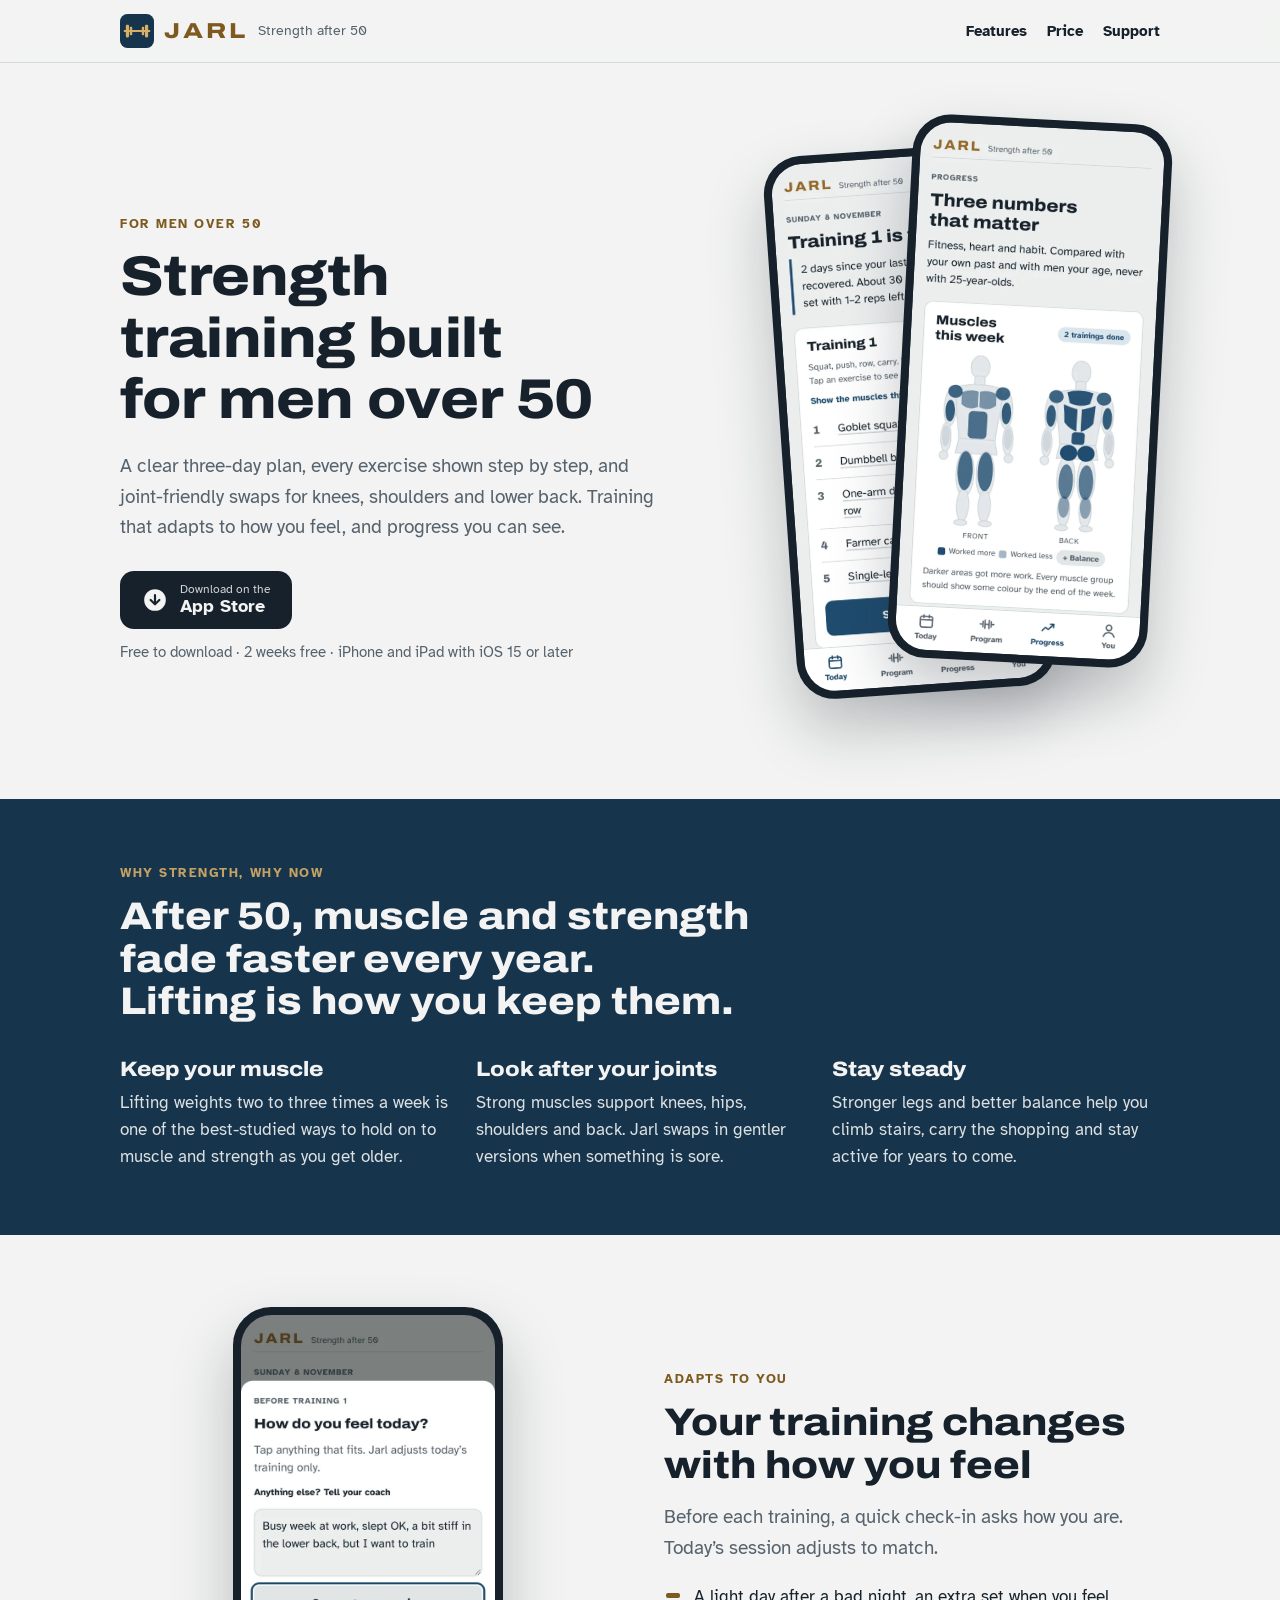
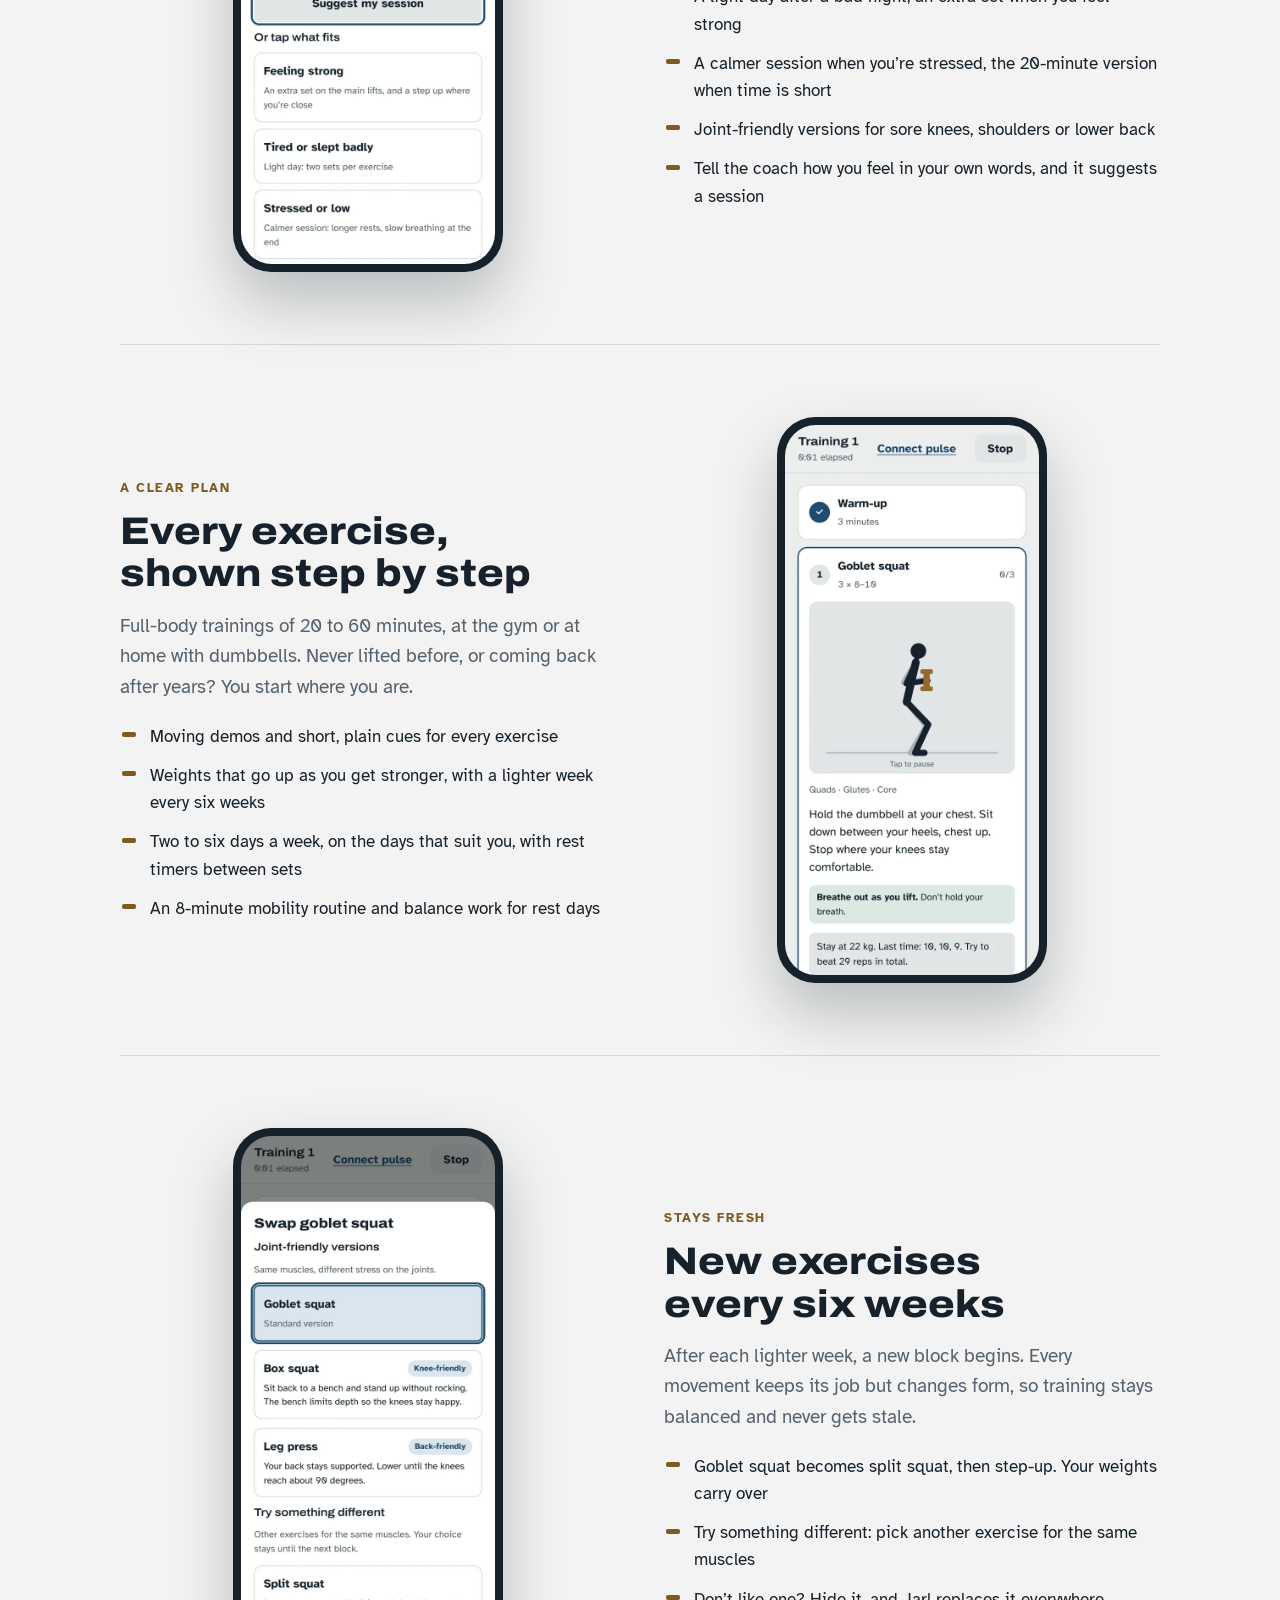
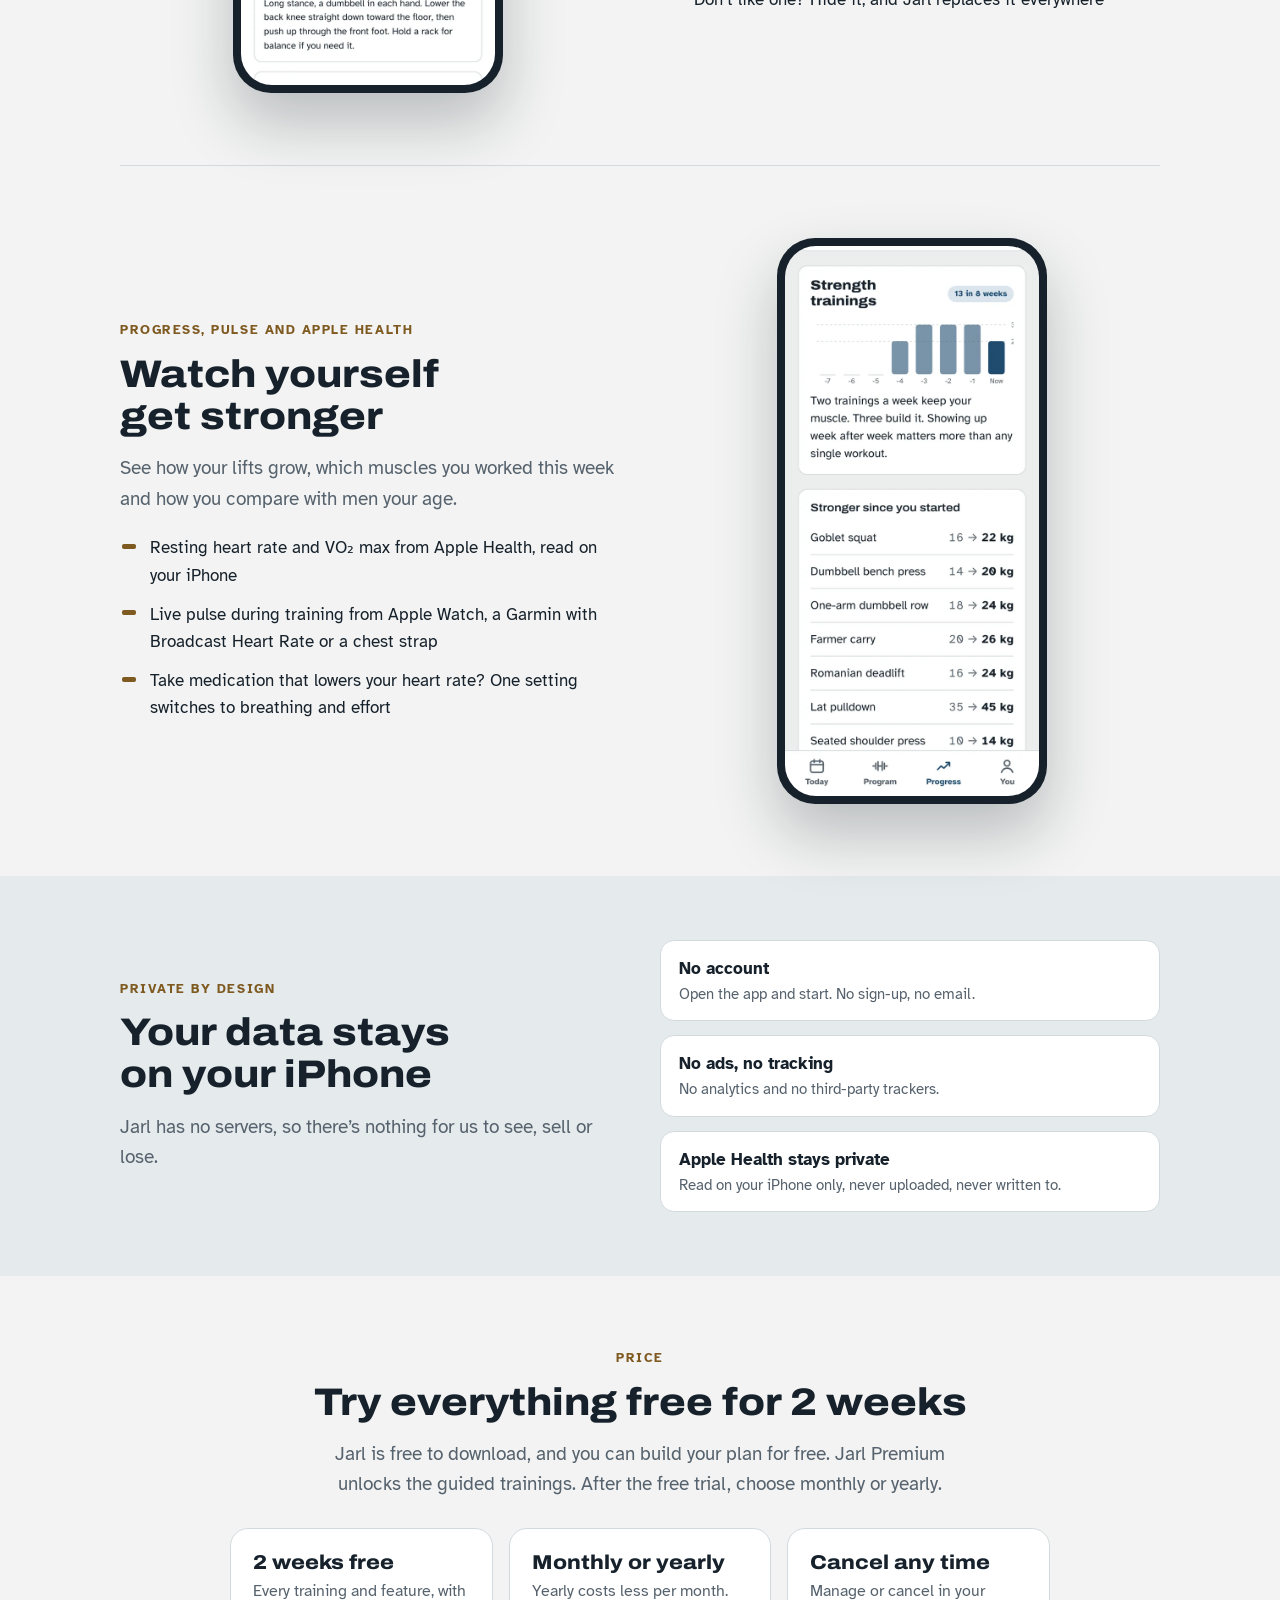
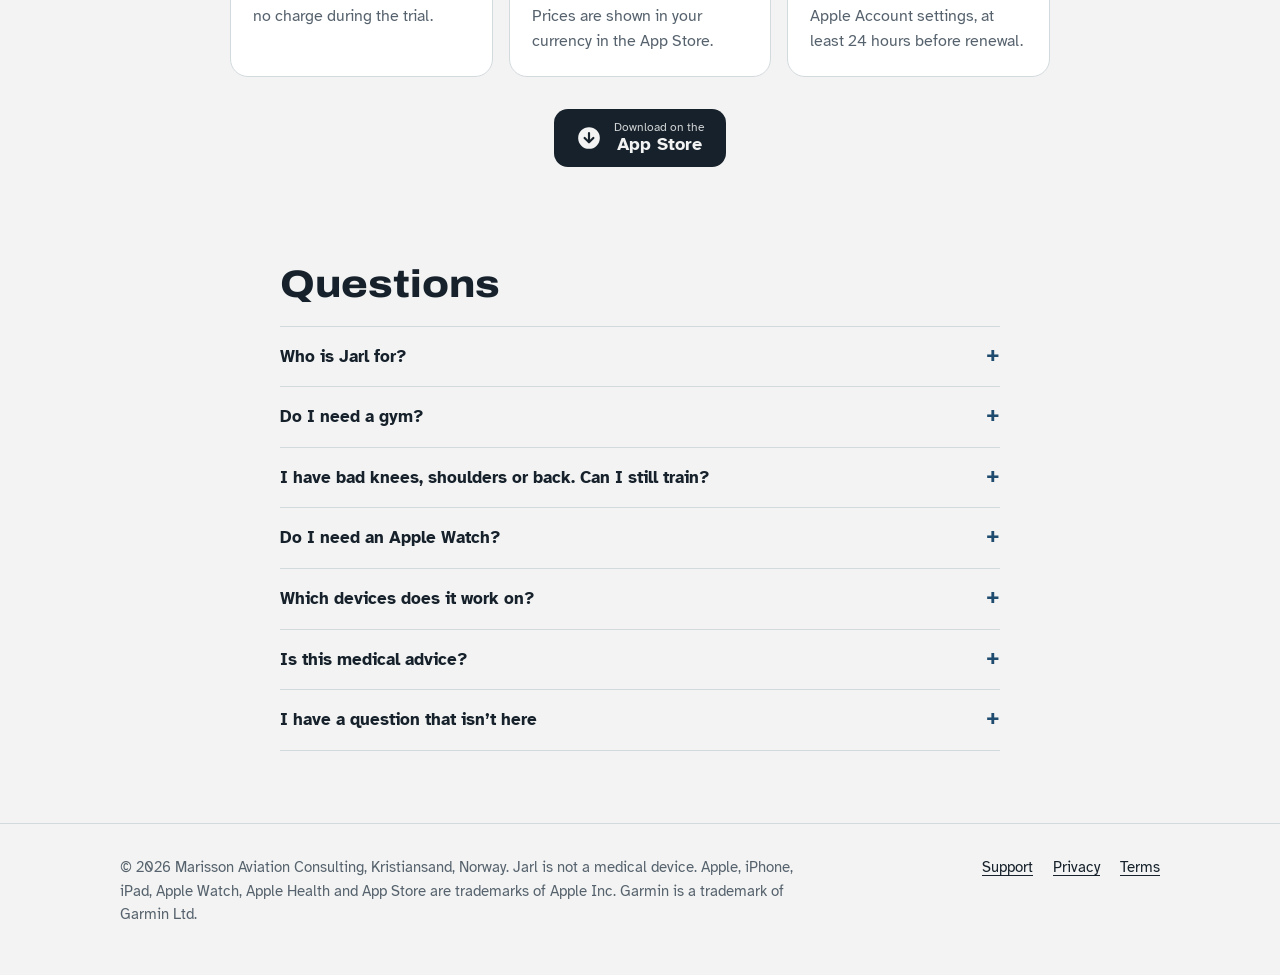
==== commit d405cf8a: "Add files via upload" ====
--- a/index.html
+++ b/index.html
@@ -2,1611 +2,259 @@
 <html lang="en">
 <head>
 <meta charset="utf-8">
-<meta name="viewport" content="width=device-width, initial-scale=1, maximum-scale=1, user-scalable=no, viewport-fit=cover">
-<meta name="robots" content="noindex, nofollow">
-<meta name="apple-mobile-web-app-capable" content="yes">
-<meta name="mobile-web-app-capable" content="yes">
-<meta name="apple-mobile-web-app-status-bar-style" content="black-translucent">
-<meta name="apple-mobile-web-app-title" content="Jarl">
+<meta name="viewport" content="width=device-width, initial-scale=1, viewport-fit=cover">
+<title>Jarl: Strength training for men over 50</title>
+<meta name="description" content="Jarl is a strength training app for men over 50. A clear three-day plan, joint-friendly swaps for knees, shoulders and back, live pulse and progress compared with men your age. Your data stays on your iPhone.">
+<meta name="apple-itunes-app" content="app-id=6819707620">
+<meta property="og:title" content="Jarl: Strength training for men over 50">
+<meta property="og:description" content="A clear plan, joint-friendly swaps and training that adapts to how you feel. Free for 2 weeks on iPhone.">
+<meta property="og:image" content="img/today.webp">
 <meta name="theme-color" content="#16344C">
+<link rel="icon" href="icon-192.png">
 <link rel="apple-touch-icon" href="apple-touch-icon.png">
-<link rel="manifest" href="manifest.webmanifest">
-<style>:root{padding-top:env(safe-area-inset-top,0px);padding-bottom:env(safe-area-inset-bottom,0px)}body{margin:0;-webkit-text-size-adjust:100%;-webkit-tap-highlight-color:transparent}img{max-width:100%}[hidden]{display:none!important}</style>
-<title>Jarl: Strength after 50</title>
 <link rel="stylesheet" href="fonts.css">
 <style>
-/* Layout: one phone-width column, calm stone surfaces, bottom tab bar; the workout player opens full-screen over it */
-:root{
-  /* Fjord: deep navy, brass and weathered stone. Calm, high-contrast, grown-up */
-  --bg:#ECEEEE; --surface:#FFFFFF; --sunk:#E0E5E7; --ink:#16212B; --muted:#56626D; --line:#CDD5DA;
-  --accent:#1F4B6E; --accent-ink:#FFFFFF; --accent-soft:#DAE5EE; --brass:#94692A; --brass-soft:#F0E5D1;
-  --rest:#3E6B58; --rest-soft:#DCE9E2; --warn:#A0551C; --warn-soft:#F5E3D3; --alert:#B3261E; --alert-soft:#F8DEDA;
-  --far:#A5AFB8; --eq:#B9C2C9; --eqsoft:#E3E8EB;
-  --z1:#8A949C; --z2:#2F7FC1; --z3:#2E9A5B; --z4:#DB8216; --z5:#D23B2E;
-  --display:'Archivo','Arial Narrow',Arial,sans-serif;
-  --body:'Atkinson Hyperlegible',system-ui,-apple-system,'Segoe UI',sans-serif;
-  --r:14px;
-  --hero-bg:#16344C; --hero-ink:#EEF2F5; --hero-muted:#A9BBCB; --hero-line:#2C4C66; --hero-far:#5F7890; --hero-eq:#3F5E7A; --hero-eqsoft:#21405B; --hero-brass:#D9B064; --hero-suit:#C3CED8; --hero-hair:#8FA0B0; --suit:var(--ink); --hair:var(--muted);
-}
-:root[data-scheme="pine"]{--accent:#2C654A; --accent-soft:#DCEAE2; --brass:#8A6A2C;}
-@media (prefers-color-scheme: dark){ :root:not([data-theme="light"]){
-  --bg:#0E151C; --surface:#152029; --sunk:#1C2934; --ink:#E4EAEF; --muted:#9AA8B4; --line:#2A3845;
-  --accent:#8CB9DA; --accent-ink:#0B1520; --accent-soft:#1B3043; --brass:#D6AD62; --brass-soft:#33291A;
-  --rest:#86BFA3; --rest-soft:#1A2F25; --warn:#E0A060; --warn-soft:#35261A; --alert:#F2A097; --alert-soft:#3A201D;
-  --far:#56636F; --eq:#3E4D5A; --eqsoft:#1E2A35; --z1:#9AA6AF; --z2:#5AA6E6; --z3:#55C285; --z4:#F0A44A; --z5:#F0695C; color-scheme:dark }
-  :root:not([data-theme="light"])[data-scheme="pine"]{--accent:#72B891; --accent-soft:#1F3328; --accent-ink:#0F1A14;} }
-:root[data-theme="dark"]{
-  --bg:#0E151C; --surface:#152029; --sunk:#1C2934; --ink:#E4EAEF; --muted:#9AA8B4; --line:#2A3845;
-  --accent:#8CB9DA; --accent-ink:#0B1520; --accent-soft:#1B3043; --brass:#D6AD62; --brass-soft:#33291A;
-  --rest:#86BFA3; --rest-soft:#1A2F25; --warn:#E0A060; --warn-soft:#35261A; --alert:#F2A097; --alert-soft:#3A201D;
-  --far:#56636F; --eq:#3E4D5A; --eqsoft:#1E2A35; --z1:#9AA6AF; --z2:#5AA6E6; --z3:#55C285; --z4:#F0A44A; --z5:#F0695C; color-scheme:dark }
-:root[data-theme="dark"][data-scheme="pine"]{--accent:#72B891; --accent-soft:#1F3328; --accent-ink:#0F1A14;}
-
+:root{--bg:#F2F3F2;--surface:#FFFFFF;--ink:#16212B;--muted:#56626D;--line:#D3DADE;--accent:#1F4B6E;--band:#16344C;--brass:#7E5920;--brass-light:#D8AF66;--soft:#E5EAEC;--band-ink:#F2F3F2;
+  --display:'Archivo',system-ui,sans-serif;--body:'Atkinson Hyperlegible',system-ui,-apple-system,'Segoe UI',sans-serif}
+@media (prefers-color-scheme: dark){:root{--bg:#0F171E;--surface:#17222C;--ink:#E8EDF0;--muted:#A7B3BC;--line:#2A3946;--accent:#8CB9DA;--band:#122A3D;--brass:#D6AD62;--soft:#14202A;color-scheme:dark}}
 *{box-sizing:border-box}
-[hidden]{display:none!important}
-html{touch-action:manipulation;-webkit-text-size-adjust:100%}
-@media (min-width:700px){:root{--col:680px}}
-body{background:var(--bg);color:var(--ink);font-family:var(--body);font-size:1.125rem;line-height:1.5;-webkit-font-smoothing:antialiased}
-button{font:inherit;color:inherit;background:none;border:0;cursor:pointer}
-button:focus-visible,input:focus-visible{outline:3px solid var(--accent);outline-offset:2px;border-radius:8px}
-h1,h2,h3{font-family:var(--display);font-stretch:112%;margin:0;text-wrap:balance;line-height:1.15}
-h1{font-size:1.75rem;font-weight:800}
-h2{font-size:1.3rem;font-weight:800}
-h3{font-size:1.05rem;font-weight:600}
+html{-webkit-text-size-adjust:100%;scroll-behavior:smooth}
+body{margin:0;background:var(--bg);color:var(--ink);font-family:var(--body);font-size:1.0625rem;line-height:1.6}
+a{color:var(--accent);text-underline-offset:3px}
+img{max-width:100%;height:auto;display:block}
+.wrap{max-width:1080px;margin:0 auto;padding-inline:20px}
+h1,h2,h3{font-family:var(--display);font-stretch:112%;line-height:1.1;text-wrap:balance;margin:0}
+h1{font-size:clamp(2.2rem,6vw,3.5rem);font-weight:800;letter-spacing:-.01em}
+h2{font-size:clamp(1.7rem,4vw,2.4rem);font-weight:800}
+h3{font-size:1.25rem;font-weight:800}
+.eyebrow{font-size:.8rem;letter-spacing:.12em;text-transform:uppercase;font-weight:700;color:var(--brass);margin:0 0 12px}
 p{margin:0}
-.num{font-variant-numeric:tabular-nums}
-.wrap{max-width:var(--col,480px);margin:0 auto;padding-inline:20px;padding-block:20px 128px;display:flex;flex-direction:column;gap:22px}
-.eyebrow{font-size:.8rem;letter-spacing:.08em;text-transform:uppercase;color:var(--muted);font-weight:700}
-.muted{color:var(--muted)}
-.small{font-size:.9rem}
-.stack{display:flex;flex-direction:column;gap:10px}
-.row{display:flex;align-items:center;gap:12px}
-.between{justify-content:space-between}
-.card{background:var(--surface);border:1px solid var(--line);border-radius:var(--r);padding:18px}
-.coach{border-left:4px solid var(--accent);padding:4px 0 4px 14px}
-.coach.rest{border-color:var(--rest)}
-.btn{min-height:56px;border-radius:12px;padding:0 20px;font-weight:700;display:inline-flex;align-items:center;justify-content:center;gap:8px;width:100%}
-.btn.primary{background:var(--accent);color:var(--accent-ink)}
-.btn.ghost{background:var(--sunk)}
-.btn.link{min-height:44px;width:auto;padding:0 4px;color:var(--accent);text-decoration:underline;text-underline-offset:3px}
-.pill{display:inline-block;font-size:.78rem;font-weight:700;padding:3px 10px;border-radius:99px;background:var(--accent-soft);color:var(--accent);white-space:nowrap}
-.pill.rest{background:var(--rest-soft);color:var(--rest)}
-.pill.warn{background:var(--warn-soft);color:var(--warn)}
-.pill.plain{background:var(--sunk);color:var(--muted)}
-
-.brand{display:flex;align-items:baseline;gap:10px;padding-bottom:4px;border-bottom:1px solid var(--line)}
-.brand b{font-family:var(--display);font-stretch:112%;font-weight:800;font-size:1.35rem;letter-spacing:.14em;color:var(--brass)}
-.brand span{font-size:.85rem;color:var(--muted)}
-/* 2.0 */
-.zones{display:grid;grid-template-columns:repeat(5,minmax(0,1fr));gap:4px}
-.zones div{display:flex;flex-direction:column;gap:1px;font-size:.75rem;min-width:0}
-.zones span{height:8px;border-radius:4px}
-.zones b{font-size:.8rem}
-.zones small{color:var(--muted);font-size:.7rem;overflow-wrap:anywhere}
-.bodymap{margin:0;display:flex;flex-direction:column;gap:6px;align-items:center}
-.bodymap svg{width:100%;max-width:300px;height:auto}
-.bodymap figcaption{width:100%;max-width:300px;display:grid;grid-template-columns:1fr 1fr;text-align:center;font-size:.75rem;color:var(--muted);text-transform:uppercase;letter-spacing:.06em;margin-top:-4px}
-.maplegend{display:inline-flex;align-items:center;gap:6px;font-size:.8rem;color:var(--muted)}
-.maplegend i{width:12px;height:12px;border-radius:3px;background:var(--accent);display:inline-block}
-details.map summary{cursor:pointer;color:var(--accent);font-weight:700;font-size:.9rem;list-style:none}
-details.map summary::-webkit-details-marker{display:none}
-#player.dark{--bg:#0E151C; --surface:#152029; --sunk:#1C2934; --ink:#E4EAEF; --muted:#9AA8B4; --line:#2A3845; --accent:#8CB9DA; --accent-ink:#0B1520; --accent-soft:#1B3043; --brass:#D6AD62; --rest-soft:#1A2F25; --far:#56636F; --eq:#3E4D5A; --eqsoft:#1E2A35; --z1:#9AA6AF; --z2:#5AA6E6; --z3:#55C285; --z4:#F0A44A; --z5:#F0695C; color-scheme:dark; background:var(--bg); color:var(--ink)}
-/* 1.7 */
-.ckgrid{display:grid;grid-template-columns:1fr 1fr;gap:8px}
-.ta{width:100%;min-height:104px;border:1px solid var(--line);border-radius:12px;padding:12px;font:inherit;background:var(--bg);color:var(--ink);resize:vertical}
-.ailabel{display:block;margin-top:6px;font-size:.75rem;color:var(--muted)}
-#sheet.center{align-items:center;padding:16px}
-#sheet.center .panel{border-radius:18px;max-height:calc(100% - 32px);padding-bottom:22px;box-shadow:0 16px 48px rgba(0,0,0,.28)}
-.breath{background:var(--rest-soft);color:var(--ink);border-radius:10px;padding:8px 12px}
-/* user agreement */
-#terms{position:fixed;inset:0;background:var(--bg);overflow-y:auto;z-index:30;padding-top:env(safe-area-inset-top,0px)}
-.legal{max-width:var(--col,480px);margin:0 auto;padding-inline:20px;padding-block:18px 40px;display:flex;flex-direction:column;gap:12px}
-.legal h1{font-size:1.5rem}
-.legal h2{font-size:1.05rem;margin-top:10px}
-.legal p,.legal li{font-size:.95rem;line-height:1.55}
-.legal ul{margin:0;padding-left:1.2em;display:flex;flex-direction:column;gap:4px}
-.accept{position:sticky;bottom:0;background:var(--surface);border-top:1px solid var(--line);padding:14px 20px calc(14px + env(safe-area-inset-bottom,0px))}
-.accept .in{max-width:var(--col,480px);margin:0 auto;display:flex;flex-direction:column;gap:12px}
-.check{display:grid;grid-template-columns:28px 1fr;gap:10px;align-items:start;font-size:.95rem;cursor:pointer}
-.check input{width:24px;height:24px;margin:2px 0 0;accent-color:var(--accent)}
-.btn:disabled{opacity:.45;cursor:not-allowed}
-/* training days */
-.daychips{display:grid;grid-template-columns:repeat(7,minmax(0,1fr));gap:4px}
-.daychips button{min-width:0;padding:0;min-height:48px;border-radius:10px;background:var(--sunk);font-weight:700;font-size:.78rem;color:var(--muted)}
-.daychips button[aria-pressed="true"]{background:var(--accent);color:var(--accent-ink)}
-.daypick{display:grid;grid-template-columns:repeat(auto-fill,minmax(96px,1fr));gap:8px}
-.daypick .opt{align-items:center;text-align:center}
-.daypick .opt:disabled{opacity:.45;cursor:not-allowed}
-button.day{font:inherit;color:inherit;cursor:pointer}
-button.day .dot{box-shadow:0 0 0 0 transparent}
-button.day:hover .dot{background:var(--accent-soft)}
-/* front page */
-.hero{--suit:var(--hero-suit);--hair:var(--hero-hair);--ink:var(--hero-ink);--far:var(--hero-far);--eq:var(--hero-eq);--eqsoft:var(--hero-eqsoft);--brass:var(--hero-brass);--bg:var(--hero-bg);--muted:var(--hero-muted);--sunk:transparent;
-  background:var(--hero-bg);color:var(--hero-ink);border-radius:22px;padding:24px 20px 20px;display:flex;flex-direction:column;gap:14px;overflow:hidden}
-.hero .mark{display:flex;align-items:baseline;justify-content:space-between;gap:10px;border-bottom:1px solid var(--hero-line);padding-bottom:12px}
-.hero .mark b{font-family:var(--display);font-stretch:112%;font-weight:800;font-size:1.6rem;letter-spacing:.2em;color:var(--hero-brass)}
-.hero .mark span{font-size:.85rem;color:var(--hero-muted);letter-spacing:.06em;text-transform:uppercase}
-.hero h1{font-size:2.15rem;line-height:1.05}
-.hero p{color:var(--hero-muted)}
-.portrait-img{display:block;width:100%;height:auto;aspect-ratio:1;object-fit:cover;border-radius:16px;box-shadow:0 10px 30px rgba(0,0,0,.35)}
-.portrait{display:block;width:100%;max-width:320px;margin:-4px auto -18px}
-.portrait svg{width:100%;height:auto;display:block}
-.p-eyes{transform-box:fill-box;transform-origin:center;animation:blink 5.5s infinite}
-.p-head{transform-origin:150px 160px;animation:nod 7s ease-in-out infinite}
-.p-breathe{animation:breathe 5s ease-in-out infinite}
-@keyframes blink{0%,93%,100%{transform:scaleY(1)}95%{transform:scaleY(.08)}}
-@keyframes nod{0%,100%{transform:rotate(0)}50%{transform:rotate(-1.5deg) translateY(-1px)}}
-@keyframes breathe{0%,100%{transform:translateY(0)}50%{transform:translateY(-1.5px)}}
-@media (prefers-reduced-motion: reduce){.p-eyes,.p-head,.p-breathe{animation:none}}
-.promise{display:grid;grid-template-columns:44px 1fr;gap:14px;align-items:start;padding:14px 0;border-top:1px solid var(--line)}
-.promise:first-child{border-top:0;padding-top:0}
-.promise .ic{width:44px;height:44px;border-radius:12px;background:var(--accent-soft);color:var(--accent);display:grid;place-items:center}
-.promise .ic svg{width:24px;height:24px}
-.fact{border-left:4px solid var(--brass);padding:4px 0 4px 14px;font-size:1.05rem}
-.fact small{display:block;color:var(--muted);font-size:.8rem;margin-top:4px}
-/* exercise demos */
-.demo{display:flex;flex-direction:column;align-items:center;gap:2px;width:100%;background:var(--sunk);border-radius:12px;padding:8px 8px 6px}
-.demo svg{width:100%;height:auto;max-height:230px;display:block}
-.demo-state{color:var(--muted);font-size:.75rem}
-.exname{text-align:left;text-decoration:underline;text-decoration-color:var(--line);text-decoration-thickness:2px;text-underline-offset:4px;padding:0}
-.exname:hover{text-decoration-color:var(--accent)}
-.steps{margin:0;padding-left:1.3em;display:flex;flex-direction:column;gap:6px}
-/* heart rate */
-.hr{display:inline-flex;align-items:center;gap:6px;font-weight:700;padding:5px 12px;border-radius:99px;background:var(--sunk);white-space:nowrap}
-.hr svg{width:16px;height:16px;fill:var(--hrc,var(--accent));animation:beat 1s ease-in-out infinite}
-.hr small{font-weight:400;color:var(--muted)}
-@keyframes beat{0%,100%{transform:scale(1)}15%{transform:scale(1.25)}30%{transform:scale(1)}}
-.src{display:grid;grid-template-columns:1fr auto;gap:12px;align-items:center;padding:14px 0;border-top:1px solid var(--line)}
-.src:first-of-type{border-top:0}
-.status{font-size:.85rem;font-weight:700}
-.status.on{color:var(--accent)} .status.off{color:var(--muted)}
-.perm{list-style:none;margin:0;padding:0;border:1px solid var(--line);border-radius:12px}
-.perm li{display:flex;justify-content:space-between;gap:12px;padding:10px 14px;border-top:1px solid var(--line)}
-.perm li:first-child{border-top:0}
-/* week strip */
-.week{display:grid;grid-template-columns:repeat(7,1fr);gap:6px}
-.day{display:flex;flex-direction:column;align-items:center;gap:6px;padding:10px 0;border-radius:12px;font-size:.85rem;color:var(--muted)}
-.day .dot{width:36px;height:36px;border-radius:50%;display:grid;place-items:center;font-family:var(--display);font-weight:800;font-size:.95rem;border:2px dashed var(--line)}
-.day.done .dot{background:var(--accent);color:var(--accent-ink);border:0}
-.day.plan .dot{border:2px solid var(--accent);color:var(--accent)}
-.day.today{background:var(--surface);color:var(--ink);font-weight:700;box-shadow:0 0 0 1px var(--line)}
-
-/* exercise list */
-.exlist{list-style:none;margin:0;padding:0;display:flex;flex-direction:column}
-.exlist li{display:grid;grid-template-columns:28px 1fr auto;gap:12px;align-items:start;padding:12px 0;border-top:1px solid var(--line)}
-.exlist li:first-child{border-top:0}
-.exlist .n{font-family:var(--display);font-weight:800;color:var(--muted);padding-top:1px}
-.exlist .sr{color:var(--muted);font-size:.9rem;white-space:nowrap;padding-top:2px}
-
-/* tabs */
-.tabs{position:fixed;left:0;right:0;bottom:0;background:var(--surface);border-top:1px solid var(--line);padding-bottom:env(safe-area-inset-bottom,0px);z-index:10}
-.tabs .in{max-width:var(--col,480px);margin:0 auto;display:grid;grid-template-columns:repeat(4,1fr)}
-.tab{display:flex;flex-direction:column;align-items:center;gap:2px;padding:10px 0 12px;font-size:.8rem;color:var(--muted);font-weight:700}
-.tab svg{width:26px;height:26px}
-.tab[aria-current="page"]{color:var(--accent)}
-
-/* numbers */
-.trio{display:grid;grid-template-columns:repeat(3,1fr);gap:10px}
-.mini{background:var(--surface);border:1px solid var(--line);border-radius:12px;padding:12px;display:flex;flex-direction:column;gap:2px;min-width:0}
-.mini b{font-family:var(--display);font-size:1.5rem;font-weight:800}
-.mini span{font-size:.8rem;color:var(--muted)}
-.up{color:var(--accent);font-weight:700;font-size:.85rem}
-.bigval{font-family:var(--display);font-weight:800;font-size:2.4rem;line-height:1}
-.spark{width:100%;height:auto;display:block}
-.bands{display:flex;height:12px;border-radius:6px;overflow:hidden;gap:2px}
-.bands div{flex:1;background:var(--sunk)}
-.bands div.on{background:var(--accent)}
-.bandlbl{display:flex;justify-content:space-between;font-size:.75rem;color:var(--muted)}
-.bandlbl span{flex:1;text-align:center}
-
-/* coverage table */
-.tblwrap{overflow-x:auto}
-table.cov{width:100%;border-collapse:collapse;font-size:.95rem}
-table.cov th,table.cov td{padding:8px 6px;border-bottom:1px solid var(--line);text-align:center}
-table.cov th:first-child,table.cov td:first-child{text-align:left}
-table.cov thead th{font-family:var(--display);font-weight:800}
-.cdot{display:inline-block;width:14px;height:14px;border-radius:50%;background:var(--accent)}
-.cdot.no{background:transparent;border:2px solid var(--line)}
-
-/* toggles */
-.switch{display:flex;align-items:center;justify-content:space-between;gap:16px;padding:14px 0;border-top:1px solid var(--line)}
-.switch:first-of-type{border-top:0}
-.switch input{appearance:none;width:56px;height:32px;border-radius:99px;background:var(--sunk);position:relative;flex:none;cursor:pointer;border:1px solid var(--line)}
-.switch input::after{content:"";position:absolute;top:3px;left:3px;width:24px;height:24px;border-radius:50%;background:var(--surface);box-shadow:0 1px 2px rgba(0,0,0,.25);transition:transform .2s}
-.switch input:checked{background:var(--accent)}
-.switch input:checked::after{transform:translateX(24px)}
-.seg{display:grid;grid-auto-flow:column;grid-auto-columns:1fr;background:var(--sunk);border-radius:12px;padding:4px;gap:4px}
-.seg button{min-height:46px;border-radius:9px;font-weight:700;color:var(--muted)}
-.seg button[aria-pressed="true"]{background:var(--surface);color:var(--ink);box-shadow:0 1px 2px rgba(0,0,0,.12)}
-.field{display:flex;align-items:center;justify-content:space-between;gap:16px}
-.field input{width:90px;min-height:48px;border-radius:10px;border:1px solid var(--line);background:var(--bg);color:var(--ink);font:inherit;text-align:center}
-
-/* player */
-#player{position:fixed;inset:0;background:var(--bg);overflow-y:auto;z-index:20;padding-top:env(safe-area-inset-top,0px)}
-.phead{position:sticky;top:0;background:var(--bg);z-index:2;border-bottom:1px solid var(--line)}
-.phead .in{max-width:var(--col,480px);margin:0 auto;padding:12px 20px;display:flex;align-items:center;justify-content:space-between;gap:12px}
-.pwrap{max-width:var(--col,480px);margin:0 auto;padding-inline:20px;padding-block:18px 160px;display:flex;flex-direction:column;gap:12px}
-.step{background:var(--surface);border:1px solid var(--line);border-radius:var(--r)}
-.step>button.head{width:100%;display:grid;grid-template-columns:32px 1fr auto;gap:12px;align-items:center;padding:14px 16px;text-align:left}
-.step .badge{width:32px;height:32px;border-radius:50%;display:grid;place-items:center;background:var(--sunk);font-family:var(--display);font-weight:800;font-size:.9rem}
-.step.done .badge{background:var(--accent);color:var(--accent-ink)}
-.step.open{border-color:var(--accent);box-shadow:0 0 0 1px var(--accent)}
-.step .body{padding:0 16px 16px;display:flex;flex-direction:column;gap:14px}
-.sets{display:flex;flex-wrap:wrap;gap:8px}
-.setchip{padding:6px 12px;border-radius:10px;background:var(--accent-soft);color:var(--accent);font-weight:700;font-size:.9rem}
-.setchip.todo{background:var(--sunk);color:var(--muted);font-weight:400}
-.steppers{display:grid;grid-template-columns:1fr 1fr;gap:10px}
-.stepper{background:var(--sunk);border-radius:12px;padding:8px;display:grid;grid-template-columns:48px 1fr 48px;align-items:center;text-align:center}
-.stepper button{height:48px;border-radius:10px;background:var(--surface);font-size:1.4rem;font-weight:700}
-.stepper b{font-family:var(--display);font-size:1.35rem;display:block;line-height:1.1}
-.stepper small{font-size:.75rem;color:var(--muted)}
-.hint{background:var(--sunk);border-radius:10px;padding:10px 12px;font-size:.95rem}
-.restbar{position:fixed;left:0;right:0;bottom:0;z-index:25;background:var(--rest);color:var(--surface);padding-bottom:env(safe-area-inset-bottom,0px)}
-.restbar .in{max-width:var(--col,480px);margin:0 auto;padding:14px 20px;display:flex;align-items:center;gap:14px}
-.restbar .t{font-family:var(--display);font-weight:800;font-size:1.8rem;min-width:84px}
-.restbar .track{flex:1;height:8px;border-radius:4px;background:rgba(255,255,255,.3);overflow:hidden}
-.restbar .fill{height:100%;background:var(--surface);width:100%}
-.restbar button{min-height:44px;padding:0 12px;border-radius:10px;background:rgba(255,255,255,.18);color:var(--surface);font-weight:700}
-
-/* sheet */
-#sheet{position:fixed;inset:0;z-index:40;background:rgba(10,16,13,.5);display:flex;align-items:flex-end;justify-content:center}
-#sheet .panel{background:var(--surface);width:100%;max-width:var(--col,480px);border-radius:18px 18px 0 0;padding:22px 20px calc(24px + env(safe-area-inset-bottom,0px));max-height:88vh;overflow-y:auto;display:flex;flex-direction:column;gap:14px}
-.opt{width:100%;text-align:left;border:1px solid var(--line);border-radius:12px;padding:14px;display:flex;flex-direction:column;gap:6px}
-.opt[aria-pressed="true"]{border-color:var(--accent);box-shadow:0 0 0 1px var(--accent);background:var(--accent-soft)}
-.note{font-size:.85rem;color:var(--muted);border-top:1px solid var(--line);padding-top:12px}
-.paylist{margin:0;padding-left:1.2em;display:flex;flex-direction:column;gap:4px}
-.payrow{display:flex;align-items:center;justify-content:space-between;gap:10px;width:100%}
-.save{font-size:.8rem;font-weight:700;background:var(--brass-soft);color:var(--brass);border-radius:999px;padding:3px 10px;white-space:nowrap}
-.paylinks{display:flex;gap:4px 18px;flex-wrap:wrap;align-items:center}.paylinks a{color:var(--accent);text-underline-offset:3px}.paylinks .btn.link{min-height:36px;padding:0;font-size:inherit}
-#sheet .btn[disabled]{opacity:.6}
-@media (prefers-reduced-motion: reduce){*{transition:none!important}}
+.lead{font-size:1.2rem;color:var(--muted);max-width:34em}
+
+/* header */
+.top{position:sticky;top:0;z-index:5;background:color-mix(in srgb,var(--bg) 92%,transparent);backdrop-filter:blur(10px);-webkit-backdrop-filter:blur(10px);border-bottom:1px solid var(--line);padding-top:env(safe-area-inset-top,0px)}
+.top .wrap{display:flex;align-items:center;gap:16px;min-height:62px}
+.brand{display:flex;align-items:center;gap:10px;text-decoration:none;color:var(--ink)}
+.brand img{width:34px;height:34px}
+.brand b{font-family:var(--display);font-stretch:125%;font-weight:800;font-size:1.35rem;letter-spacing:.14em;color:var(--brass)}
+.brand span{font-size:.9rem;color:var(--muted)}
+.top nav{margin-left:auto;display:flex;gap:20px;font-size:.95rem}
+.top nav a{color:var(--ink);text-decoration:none;font-weight:700}
+.top nav a:hover{color:var(--accent)}
+@media (max-width:640px){.top nav .hide-s,.brand span{display:none}}
+
+/* buttons */
+.store{display:inline-flex;align-items:center;gap:12px;background:var(--ink);color:var(--bg);text-decoration:none;border-radius:14px;padding:12px 22px;min-height:56px}
+.store small{display:block;font-size:.72rem;line-height:1.1;opacity:.85}
+.store strong{display:block;font-size:1.15rem;line-height:1.15}
+.store svg{width:26px;height:26px;flex:none}
+.note{font-size:.92rem;color:var(--muted);margin-top:12px}
+
+/* hero */
+.hero{padding-block:56px 40px;overflow:hidden}
+.hero .wrap{display:grid;grid-template-columns:1.1fr .9fr;gap:40px;align-items:center}
+.hero .lead{margin:20px 0 28px}
+.phones{position:relative;min-height:640px}
+.phone{width:260px;border-radius:38px;padding:8px;background:#16212B;box-shadow:0 30px 60px rgba(22,33,43,.25)}
+.phone img{border-radius:31px;width:100%;aspect-ratio:600/1298;object-fit:cover}
+.phones .phone:first-child{position:absolute;right:120px;top:30px;transform:rotate(-4deg)}
+.phones .phone:last-child{position:absolute;right:0;top:0;transform:rotate(3deg)}
+@media (max-width:860px){.hero .wrap{grid-template-columns:1fr}.phones{min-height:560px;max-width:420px;margin:0 auto;width:100%}.phones .phone:first-child{right:auto;left:0}.phone{width:230px}}
+
+/* why */
+.why{background:var(--band);color:var(--band-ink);padding-block:64px}
+.why .eyebrow{color:var(--brass-light)}
+.why h2{max-width:20em}
+.why .grid{display:grid;grid-template-columns:repeat(3,1fr);gap:28px;margin-top:36px}
+.why h3{font-size:1.3rem;margin-bottom:8px}
+.why p{opacity:.9}
+@media (max-width:760px){.why .grid{grid-template-columns:1fr}}
+
+/* features */
+.feat{padding-block:72px;display:grid;grid-template-columns:1fr 1fr;gap:48px;align-items:center}
+.feat + .feat{border-top:1px solid var(--line)}
+.feat .phone{width:270px;margin:0 auto}
+.feat.flip .shot{order:2}
+.feat h2{margin-bottom:16px}
+.feat ul{margin:20px 0 0;padding:0;list-style:none;display:grid;gap:12px}
+.feat li{padding-left:30px;position:relative}
+.feat li::before{content:'';position:absolute;left:2px;top:.55em;width:14px;height:5px;border-radius:2px;background:var(--brass)}
+@media (max-width:760px){.feat{grid-template-columns:1fr;gap:32px;padding-block:56px}.feat.flip .shot{order:0}}
+
+/* privacy band */
+.privacy{background:var(--soft);padding-block:64px}
+.privacy .wrap{display:grid;grid-template-columns:1fr 1fr;gap:40px;align-items:center}
+.ticks{display:grid;gap:14px;margin:0;padding:0;list-style:none}
+.ticks li{background:var(--surface);border:1px solid var(--line);border-radius:14px;padding:14px 18px;font-weight:700}
+.ticks li span{display:block;font-weight:400;color:var(--muted);font-size:.95rem}
+@media (max-width:760px){.privacy .wrap{grid-template-columns:1fr}}
+
+/* price */
+.price{padding-block:72px;text-align:center}
+.price .lead{margin:16px auto 28px}
+.cards{display:grid;grid-template-columns:repeat(3,1fr);gap:16px;max-width:820px;margin:0 auto 32px;text-align:left}
+.card{background:var(--surface);border:1px solid var(--line);border-radius:18px;padding:22px}
+.card h3{margin-bottom:6px}
+.card p{color:var(--muted);font-size:.98rem}
+@media (max-width:760px){.cards{grid-template-columns:1fr}}
+
+/* faq */
+.faq{padding-block:24px 72px;max-width:760px}
+.faq h2{margin-bottom:20px}
+details{border-top:1px solid var(--line);padding:16px 0}
+details:last-of-type{border-bottom:1px solid var(--line)}
+summary{font-weight:700;cursor:pointer;font-size:1.08rem;list-style:none;display:flex;justify-content:space-between;gap:16px}
+summary::-webkit-details-marker{display:none}
+summary::after{content:'+';font-size:1.4rem;line-height:1;color:var(--accent)}
+details[open] summary::after{content:'–'}
+details p{margin-top:10px;color:var(--muted)}
+
+/* footer */
+footer{border-top:1px solid var(--line);padding-block:32px 48px;font-size:.92rem;color:var(--muted)}
+footer .wrap{display:flex;flex-wrap:wrap;gap:12px 28px;justify-content:space-between}
+footer nav{display:flex;gap:20px;flex-wrap:wrap}
+footer a{color:var(--ink)}
+.disclaimer{max-width:46em}
 </style>
-
 </head>
 <body>
-<div id="view" class="wrap" aria-live="polite"></div>
-
-<nav class="tabs" aria-label="Main">
-  <div class="in">
-    <button class="tab" data-tab="today"><svg viewBox="0 0 24 24" fill="none" stroke="currentColor" stroke-width="2" stroke-linecap="round"><rect x="3" y="5" width="18" height="16" rx="3"/><path d="M3 10h18M8 3v4M16 3v4"/></svg>Today</button>
-    <button class="tab" data-tab="program"><svg viewBox="0 0 24 24" fill="none" stroke="currentColor" stroke-width="2" stroke-linecap="round"><path d="M2 12h2M20 12h2M6 8v8M18 8v8M9 6v12M15 6v12M9 12h6"/></svg>Program</button>
-    <button class="tab" data-tab="progress"><svg viewBox="0 0 24 24" fill="none" stroke="currentColor" stroke-width="2" stroke-linecap="round" stroke-linejoin="round"><path d="M3 17l5-5 4 3 8-8"/><path d="M15 7h5v5"/></svg>Progress</button>
-    <button class="tab" data-tab="profile"><svg viewBox="0 0 24 24" fill="none" stroke="currentColor" stroke-width="2" stroke-linecap="round"><circle cx="12" cy="8" r="4"/><path d="M4 21c1.5-4 4.5-6 8-6s6.5 2 8 6"/></svg>You</button>
-  </div>
-</nav>
-
-<section id="player" hidden></section>
-<section id="terms" hidden></section>
-<div id="restbar" class="restbar" hidden></div>
-<div id="sheet" hidden></div>
-
-<script>
-const APP_VERSION='2.9', APP_DATE='5 Nov 2026';
-const DAY = 864e5;
-const T0 = (()=>{const d=new Date();d.setHours(0,0,0,0);return d.getTime()})();
-
-/* ---------- Program ---------- */
-const WARMUP3 = ['Arm circles, 30 s','Hip hinges, 10 slow reps','Sit-to-stand from a chair, 10 reps','Cat-cow, 8 reps','March in place, 60 s'];
-const WARMUP5 = [...WARMUP3,'Arm swings across the body, 30 s','Hip circles, 10 each way','Slow bodyweight squats to a chair, 10 reps'];
-const PROGRAM = {
-  A:{focus:'Squat, push, row, carry',ex:[
-    {id:'goblet',name:'Goblet squat',m:['Quads','Glutes','Core'],sets:3,lo:8,hi:10,rest:75,unit:'kg',start:16,
-     cue:'Hold the dumbbell at your chest. Sit down between your heels, chest up. Stop where your knees stay comfortable.',
-     alts:[{for:'knee',name:'Box squat',start:12,cue:'Sit back to a bench and stand up without rocking. The bench limits depth so the knees stay happy.'},
-           {for:'back',gym:1,name:'Leg press',start:60,cue:'Your back stays supported. Lower until the knees reach about 90 degrees.'}]},
-    {id:'bench',name:'Dumbbell bench press',m:['Chest','Shoulders','Arms'],sets:3,lo:8,hi:10,rest:75,unit:'kg',start:14,
-     cue:'Lower the dumbbells to chest level, elbows about 45 degrees from your body. Press up and slightly together.',
-     alts:[{for:'shoulder',name:'Dumbbell floor press',start:14,cue:'Lie on the floor, palms facing each other. The floor stops your elbows before the shoulder is stretched.'}]},
-    {id:'row',name:'One-arm dumbbell row',m:['Back','Arms','Grip'],sets:3,lo:10,hi:12,rest:45,unit:'kg',start:18,each:true,
-     cue:'Hand and knee on the bench, back flat. Pull the dumbbell toward your hip, not your armpit.',
-     alts:[{for:'back',name:'Chest-supported row',start:12,cue:'Lie face down on an incline bench and row both dumbbells. No load on the lower back.'}]},
-    {id:'carry',name:'Farmer carry',m:['Grip','Core','Back'],sets:3,lo:30,hi:30,rest:60,unit:'m',start:20,
-     cue:'A dumbbell in each hand. Stand tall, take short steps, keep the weights from swinging.',
-     alts:[{for:'back',name:'Suitcase carry',start:14,cue:'One lighter dumbbell, switch hands each length. Trains the core to keep you upright.'}]},
-    {id:'curl',name:'Dumbbell biceps curl',m:['Arms','Grip'],sets:2,lo:10,hi:12,rest:45,unit:'kg',start:8,min:45,
-     cue:'Elbows at your sides. Curl up, then take two seconds to lower. No swinging.',
-     alts:[{for:'shoulder',name:'Hammer curl',start:8,cue:'Palms facing each other. Easier on the elbows and the front of the shoulder.'}]},
-    {id:'facepull',name:'Band face pull',m:['Shoulders','Back'],sets:2,lo:12,hi:15,rest:30,unit:'bw',min:45,
-     cue:'Band at face height. Pull toward your eyes with elbows high and squeeze your shoulder blades. Keeps shoulders healthy.',
-     alts:[]},
-    {id:'stand',name:'Single-leg stand',m:['Balance','Calves'],sets:2,lo:20,hi:30,rest:20,unit:'sec',each:true,
-     cue:'Stand next to a wall. Lift one foot and hold. To make it harder, turn your head slowly side to side.',
-     alts:[{for:'knee',name:'Tandem stance',cue:'One foot directly in front of the other, then hold. Less load on the standing knee.'}]},
-    {id:'z2',gym:1,name:'Easy cardio',m:['Heart'],sets:1,lo:10,hi:10,rest:0,unit:'min',min:60,
-     cue:'Bike, rower or a brisk incline walk. Keep a pace where you can still talk in full sentences. Finish with two minutes of slow walking.',
-     alts:[{for:'knee',gym:1,name:'Rower or arm bike',cue:'Rowing and arm cycling keep your heart working with little load on the knees.'},{for:'home',name:'Brisk walk',cue:'Walk outdoors at a pace where you can talk but not sing. Swing your arms. Finish with two minutes of slow walking.'}]}
-  ]},
-  B:{focus:'Hinge, pull, press, lunge',ex:[
-    {id:'rdl',name:'Romanian deadlift',m:['Hamstrings','Glutes','Back'],sets:3,lo:8,hi:10,rest:75,unit:'kg',start:16,
-     cue:'Soft knees, push the hips back and let the weights slide down your thighs. Stop when you feel the hamstrings. Keep a flat back.',
-     alts:[{for:'back',name:'Glute bridge',start:10,cue:'On your back, feet flat, dumbbell on the hips. Drive the hips up. Same muscles, no forward bend.'}]},
-    {id:'pulldown',gym:1,name:'Lat pulldown',m:['Back','Arms'],sets:3,lo:10,hi:12,rest:60,unit:'kg',start:35,
-     cue:'Pull the bar to your upper chest. Think of driving the elbows down toward your back pockets.',
-     alts:[{for:'shoulder',gym:1,name:'Neutral-grip pulldown',start:30,cue:'Palms facing each other. Easier on the front of the shoulder.'},
-           {for:'home',name:'Band pulldown',unit:'bw',cue:'Anchor a band high on a door. Pull down to your chest, squeeze and return slowly.'}]},
-    {id:'ohp',name:'Seated shoulder press',m:['Shoulders','Arms'],sets:3,lo:8,hi:10,rest:75,unit:'kg',start:10,
-     cue:'Back against the bench. Press straight up without arching your lower back.',
-     alts:[{for:'shoulder',name:'Incline dumbbell press',start:12,cue:'Bench at 30 degrees. Works the shoulders at a gentler angle than pressing overhead.'}]},
-    {id:'split',name:'Split squat',m:['Quads','Glutes','Balance'],sets:3,lo:8,hi:10,rest:45,unit:'kg',start:8,each:true,
-     cue:'Long stance. Lower the back knee straight down toward the floor. Hold a rack for balance if you need it.',
-     alts:[{for:'knee',name:'Low step-up',start:6,cue:'Use a 20 cm step. Drive through the whole foot and step down slowly.'}]},
-    {id:'deadbug',name:'Dead bug',m:['Core'],sets:2,lo:8,hi:10,rest:30,unit:'bw',each:true,
-     cue:'Lower back pressed into the floor. Slowly extend the opposite arm and leg, then return.',
-     alts:[{for:'back',name:'Bent-knee dead bug',cue:'Keep the knees bent at 90 degrees and tap the heels to the floor. Shorter lever, less strain.'}]},
-    {id:'pushdown',gym:1,name:'Triceps pushdown',m:['Arms'],sets:2,lo:10,hi:12,rest:45,unit:'kg',start:15,min:45,
-     cue:'Elbows pinned to your sides. Push the handle down until your arms are straight.',
-     alts:[{for:'home',name:'Band pushdown',unit:'bw',cue:'Anchor a band high on a door and push down the same way.'}]},
-    {id:'sideplank',name:'Side plank',m:['Core'],sets:2,lo:20,hi:30,rest:30,unit:'sec',each:true,min:45,
-     cue:'On your forearm, body in a straight line from head to feet. Knees down makes it easier.',
-     alts:[{for:'shoulder',name:'Standing side bend hold',cue:'Hold a dumbbell in one hand and stand tall without leaning. No load on the shoulder.'}]},
-    {id:'tandem',name:'Heel-to-toe walk',m:['Balance'],sets:2,lo:20,hi:20,rest:20,unit:'bw',
-     cue:'Walk 20 steps along a line, heel touching toe. Eyes forward, not at your feet. Stay near a wall.',
-     alts:[]},
-    {id:'z2',gym:1,name:'Easy cardio',m:['Heart'],sets:1,lo:10,hi:10,rest:0,unit:'min',min:60,
-     cue:'Bike, rower or a brisk incline walk. Keep a pace where you can still talk in full sentences. Finish with two minutes of slow walking.',
-     alts:[{for:'knee',gym:1,name:'Rower or arm bike',cue:'Rowing and arm cycling keep your heart working with little load on the knees.'},{for:'home',name:'Brisk walk',cue:'Walk outdoors at a pace where you can talk but not sing. Swing your arms. Finish with two minutes of slow walking.'}]}
-  ]},
-  C:{focus:'Step, push, row, glutes',ex:[
-    {id:'stepup',name:'Dumbbell step-up',m:['Quads','Glutes','Balance'],sets:3,lo:8,hi:10,rest:45,unit:'kg',start:10,each:true,
-     cue:'Knee-height box. Push through the heel of the top foot. Don’t bounce off the bottom foot.',
-     alts:[{for:'knee',gym:1,name:'Leg press, short range',start:50,cue:'Stop above 90 degrees. Heavy work for the legs with little knee stress.'}]},
-    {id:'pushup',name:'Incline push-up',m:['Chest','Shoulders','Arms','Core'],sets:3,lo:8,hi:12,rest:60,unit:'bw',
-     cue:'Hands on a bench or bar, body in one straight line. Use a lower surface as you get stronger.',
-     alts:[{for:'shoulder',name:'Band chest press',unit:'bw',cue:'Band anchored behind you, press forward. Stop before the shoulder feels pinched.'}]},
-    {id:'cablerow',gym:1,name:'Seated cable row',m:['Back','Arms','Shoulders'],sets:3,lo:10,hi:12,rest:60,unit:'kg',start:35,
-     cue:'Sit tall. Pull the handle to your stomach and squeeze the shoulder blades together.',
-     alts:[{for:'home',name:'Band seated row',unit:'bw',cue:'Sit on the floor with your legs straight and a band around your feet. Pull the handles to your stomach and squeeze your shoulder blades together.'},{for:'back',name:'Chest-supported row',start:12,cue:'Lie face down on an incline bench and row both dumbbells. No load on the lower back.'}]},
-    {id:'thrust',name:'Hip thrust',m:['Glutes','Hamstrings'],sets:3,lo:10,hi:12,rest:60,unit:'kg',start:20,
-     cue:'Upper back on a bench, dumbbell on the hips. Drive up until the hips line up with the knees. Pause one second.',
-     alts:[{for:'knee',name:'Glute bridge',start:10,cue:'Same movement from the floor, with less knee bend.'}]},
-    {id:'pallof',name:'Pallof press',m:['Core'],sets:2,lo:10,hi:10,rest:30,unit:'bw',each:true,
-     cue:'Stand side-on to a cable or band. Press it straight out from your chest and don’t let it twist you.',
-     alts:[]},
-    {id:'lateral',name:'Lateral raise',m:['Shoulders'],sets:2,lo:12,hi:15,rest:45,unit:'kg',start:4,min:45,
-     cue:'Light dumbbells. Raise to shoulder height with a slight bend in the elbows, thumbs level.',
-     alts:[{for:'shoulder',name:'Partial lateral raise',start:3,cue:'Stop at 45 degrees. All the benefit, less pinching at the top.'}]},
-    {id:'backext',gym:1,name:'Back extension',m:['Back','Glutes'],sets:2,lo:10,hi:12,rest:45,unit:'bw',min:45,
-     cue:'On a 45-degree bench. Lower slowly, rise until your body is in a straight line. Don\u2019t arch past it.',
-     alts:[{for:'home',name:'Bird dog',cue:'On hands and knees, reach one arm and the opposite leg out and hold two seconds. Builds the back without load.'},{for:'back',name:'Bird dog',cue:'On hands and knees, reach one arm and the opposite leg out and hold two seconds. Builds the back without load.'}]},
-    {id:'calf',name:'Single-leg calf raise',m:['Calves','Balance'],sets:2,lo:10,hi:12,rest:30,unit:'bw',each:true,
-     cue:'Hold a support. Rise up slowly, then take three seconds to lower.',
-     alts:[{for:'knee',name:'Two-leg calf raise',cue:'Both feet on the floor, same slow lowering.'}]},
-    {id:'z2',gym:1,name:'Easy cardio',m:['Heart'],sets:1,lo:10,hi:10,rest:0,unit:'min',min:60,
-     cue:'Bike, rower or a brisk incline walk. Keep a pace where you can still talk in full sentences. Finish with two minutes of slow walking.',
-     alts:[{for:'knee',gym:1,name:'Rower or arm bike',cue:'Rowing and arm cycling keep your heart working with little load on the knees.'},{for:'home',name:'Brisk walk',cue:'Walk outdoors at a pace where you can talk but not sing. Swing your arms. Finish with two minutes of slow walking.'}]}
-  ]}
-};
-const ORDER = ['A','B','C'];
-const JOINT = {knee:'Knee-friendly',shoulder:'Shoulder-friendly',back:'Back-friendly',home:'Home option'};
-const GROUPS = ['Heart','Chest','Back','Shoulders','Arms','Quads','Hamstrings','Glutes','Calves','Core','Grip','Balance'];
-const MOBILITY = [
-  {name:'Cat-cow',dose:'60 s',secs:60,cue:'Get on your hands and knees, hands under your shoulders. Breathe out and round your back up toward the ceiling, chin to chest. Breathe in and let your stomach sink as you look slightly forward. Move slowly with your breath.'},
-  {name:'Hip flexor stretch',dose:'45 s each side',secs:45,each:true,cue:'Kneel on one knee with the other foot flat in front. Put a cushion under the knee. Squeeze the buttock of the back leg and shift your hips forward until you feel a stretch at the front of the hip. Reach the arm on the kneeling side up for a deeper stretch.'},
-  {name:'Child\u2019s pose reach',dose:'45 s',secs:45,cue:'Start on your hands and knees. Sit your hips back toward your heels and slide your hands forward along the floor. Let your head rest and breathe slowly into your back. Stop where your knees are comfortable.'},
-  {name:'Wall slides',dose:'10 slow reps',cue:'Stand with your back, head and arms against a wall, elbows bent like a W. Slide your arms up into a Y, keeping them against the wall. Go only as high as you can without your lower back arching.'},
-  {name:'Ankle rocks',dose:'10 each side',cue:'Kneel on one knee with the other foot flat in front. Rock the front knee forward past your toes while the heel stays down. Hold one second, then rock back. Good ankles make stairs and squats easier.'},
-  {name:'Chin tucks',dose:'10 reps',cue:'Sit tall. Glide your head straight back to make a double chin, without tipping it down. Hold two seconds and relax. It undoes hours of looking down at screens.'}
-];
-
-/* ---------- State (example user, marked as sample) ---------- */
-const state = {
-  tab:'today', age:56, length:30, notify:'train',
-  joints:{knee:false,shoulder:false,back:false},
-  swaps:{}, variety:{}, hidden:[], swapsBlock:0, ai:true,
-  history:[],
-  last:{},
-  first:{},
-  days:[0,2,4], weekOverride:null, terms:null,
-  health:{connected:false}, scheme:'fjord', welcome:true, onboard:false, hrMed:false, textSize:'m', equip:'gym', warm:3, workDark:0, units:(()=>{try{return /^en-(US|LR)$/i.test(navigator.language)?'lb':'kg'}catch(e){return 'kg'}})(),
-  player:null
-};
-try{if(localStorage.getItem('jarl-welcome')) state.welcome=false}catch(e){}
-/* ---------- Native bridge (iPhone app) ---------- */
-const CAP=window.Capacitor, NATIVE=!!(CAP&&CAP.isNativePlatform&&CAP.isNativePlatform());
-const nat=(plugin,method,opts)=>NATIVE?CAP.nativePromise(plugin,method,opts||{}):Promise.reject(new Error('Only in the iPhone app'));
-const withTimeout=(p,ms)=>Promise.race([p,new Promise((_,rej)=>setTimeout(()=>rej(new Error('timeout')),ms))]);
-// Restore saved data from the iPhone's app storage if the web storage was cleared
-if(NATIVE){ nat('Preferences','get',{key:'jarl-v1'}).then(r=>{let local=null; try{local=localStorage.getItem('jarl-v1')}catch(e){}
-  if(r&&r.value&&!local){ try{localStorage.setItem('jarl-v1',r.value); localStorage.setItem('jarl-welcome','1')}catch(e){} location.reload(); } }).catch(()=>{}); }
-const HEALTH={loaded:false,vo2:null,vo2w:[],rhr:null,rhrw:[],hrv:null};
-async function loadHealth(){
-  if(!NATIVE||!state.health.connected) return;
-  const g=(m,o)=>withTimeout(nat('JarlHealth',m,o),8000).catch(()=>null);
-  const [v,vw,r,rw,h]=await Promise.all([g('latest',{type:'vo2max'}),g('weekly',{type:'vo2max',weeks:12}),g('latest',{type:'restingHeartRate'}),g('weekly',{type:'restingHeartRate',weeks:12}),g('latest',{type:'hrv'})]);
-  HEALTH.vo2=v&&v.found?v:null; HEALTH.vo2w=(vw&&vw.points)||[]; HEALTH.rhr=r&&r.found?r:null; HEALTH.rhrw=(rw&&rw.points)||[]; HEALTH.hrv=h&&h.found?h:null; HEALTH.loaded=true;
-  if(!state.player) render();
-}
-// Pulse from Apple Health (Apple Watch) or Bluetooth (Garmin broadcast, chest straps). Bluetooth wins when both send.
-function onPulse(d){ const x=(d&&d.bpm!=null)?d:(d&&d.data)||{}; const P=state.player; if(!P||!P.real||!x.bpm) return; if(x.date&&x.date<P.t0-60000) return;
-  const bt=x.source==='bluetooth'; if(!bt&&P.hrSrc==='bluetooth'&&Date.now()-P.lastHrAt<10000) return;
-  P.hr=x.bpm; P.lastHrAt=Date.now(); P.hrSrc=bt?'bluetooth':'health'; P.hrLog.push(x.bpm); }
-const pulseOn=()=>!!(state.health.connected||(NATIVE&&state.hrdev));
-function stopPulse(){ nat('JarlHealth','stopHeartRate',{}).catch(()=>{}); nat('JarlHR','disconnect',{}).catch(()=>{}); }
-const BLE={found:{},scanning:false,err:'',busy:'',ok:''};
-if(NATIVE){ try{ CAP.addListener('JarlHealth','heartRate',onPulse); CAP.addListener('JarlHR','heartRate',onPulse);
-  CAP.addListener('JarlHR','device',(d)=>{ const x=(d&&d.id)?d:(d&&d.data)||{}; if(!x.id) return; BLE.found[x.id]=x; if($('#sheet .blelist')) sheet(bleHTML()); }); }catch(e){}
-  document.addEventListener('visibilitychange',()=>{ if(!document.hidden) loadHealth(); }); }
-/* ---------- Jarl Premium: App Store subscription (iPhone app only) ---------- */
-const PLANS={yearly:'com.maravconsult.jarl.yearly',monthly:'com.maravconsult.jarl.monthly'};
-const TERMS_URL='https://vidarmar.github.io/garpur-jarl/terms.html', PRIV_URL='https://vidarmar.github.io/garpur-jarl/privacy.html';
-const STORE={products:null,loaded:false,loading:null,busy:false,pick:'yearly',msg:'',next:null};
-state.sub={active:false};
-try{const c=JSON.parse(localStorage.getItem('jarl-sub')||'null'); if(c&&typeof c==='object') state.sub=c;}catch(e){}
-function setSub(e){ if(!e||e.active==null) return; state.sub={active:!!e.active,productId:e.productId||null,expires:e.expires||null,inTrial:!!e.inTrial,willRenew:e.willRenew!==false,checked:Date.now()}; try{localStorage.setItem('jarl-sub',JSON.stringify(state.sub))}catch(x){} }
-// Premium if subscribed. The web preview is always open. A cached expiry gets 3 days' grace for renewals made while offline.
-const premium=()=>!NATIVE||!!(state.sub.active&&(!state.sub.expires||state.sub.expires+3*864e5>Date.now()));
-function loadStore(){
-  if(!NATIVE) return Promise.resolve();
-  if(STORE.loading) return STORE.loading;
-  STORE.loading=Promise.all([withTimeout(nat('JarlStore','products',{ids:Object.values(PLANS)}),10000).catch(()=>null), withTimeout(nat('JarlStore','entitlement'),8000).catch(()=>null)]).then(([p,e])=>{
-    const list=(p&&p.products)||[]; STORE.products=list.length?list:null; STORE.loaded=true; STORE.loading=null; if(e) setSub(e); });
-  return STORE.loading;
-}
-const planOf=id=>id===PLANS.monthly?'monthly':id===PLANS.yearly?'yearly':null;
-const prodOf=k=>STORE.products&&STORE.products.find(p=>p.id===PLANS[k]);
-function trialLen(p){ const i=p&&p.intro; if(!i||i.mode!=='freeTrial'||!p.trialEligible) return ''; const n=(i.value||1)*(i.count||1);
-  return i.unit==='day'?`${n} days`:i.unit==='week'?`${n*7} days`:i.unit==='month'?(n===1?'1 month':`${n} months`):(n===1?'1 year':`${n} years`); }
-const perWord=p=>p&&p.period?(p.period.value>1?`${p.period.value} ${p.period.unit}s`:p.period.unit):'';
-function money(v,cur){ try{return new Intl.NumberFormat(navigator.language||'en',{style:'currency',currency:cur,maximumFractionDigits:0}).format(v)}catch(e){return Math.round(v)+' '+cur} }
-function payHTML(){
-  if(!STORE.loaded) return `<span class="eyebrow">Jarl Premium</span><h2>Loading the plans…</h2><p class="muted">Asking the App Store. This takes a moment.</p><button class="btn ghost" data-act="pay-close">Not now</button>`;
-  const y=prodOf('yearly'), m=prodOf('monthly'), sel=prodOf(STORE.pick)||y||m, trial=trialLen(sel);
-  const save=(y&&m&&m.price>0)?Math.round((1-y.price/(m.price*12))*100):0;
-  const opt=(k,p,extra)=>p?`<button class="opt" data-act="pay-pick" data-v="${k}" aria-pressed="${sel===p}"><span class="payrow"><b>${k==='yearly'?'Yearly':'Monthly'}</b>${extra||''}</span><span>${p.displayPrice} per ${perWord(p)}${k==='yearly'&&p.price?` <span class="muted small">· ${money(p.price/12,p.currency)} a month</span>`:''}</span></button>`:'';
-  const legal=trial?`Free for ${trial}, then ${sel.displayPrice} per ${perWord(sel)}. The subscription renews automatically at the same price until you cancel. To avoid being charged, cancel at least 24 hours before the trial ends in Settings, then your name, then Subscriptions. Payment is charged to your Apple ID.`
-    :`${sel.displayPrice} per ${perWord(sel)}, charged to your Apple ID when you confirm. Renews automatically until you cancel. Cancel at least 24 hours before the period ends in Settings, then your name, then Subscriptions.`;
-  return `<span class="eyebrow">Jarl Premium</span>
-  <h2>${trial?`Train free for ${trial}`:'Keep training with Jarl'}</h2>
-  <p>Every training, built around your joints and your pace.${trial?' You pay nothing until the trial ends, and you can cancel before then.':''}</p>
-  <ul class="paylist"><li>Your full plan, 2 to 6 days a week</li><li>Joint-friendly swaps, light days and a lighter week every sixth week</li><li>Live pulse from Apple Watch, with rest guided by your heart</li><li>Progress compared with men your age</li></ul>
-  <div class="stack" role="group" aria-label="Choose a plan">${opt('yearly',y,save>0?`<span class="save">Save ${save}%</span>`:'')}${opt('monthly',m)}</div>
-  ${STORE.msg?`<p class="small" style="color:var(--warn)"><b>${STORE.msg}</b></p>`:''}
-  <button class="btn primary" data-act="pay-buy" ${STORE.busy?'disabled':''}>${STORE.busy?'One moment…':trial?'Start free trial':'Subscribe'}</button>
-  <p class="small muted">${legal}</p>
-  <p class="small paylinks"><button class="btn link small" data-act="pay-restore">Restore purchases</button><a href="${TERMS_URL}" target="_blank" rel="noopener">Terms of Use</a><a href="${PRIV_URL}" target="_blank" rel="noopener">Privacy Policy</a></p>
-  <button class="btn ghost" data-act="pay-close">Not now</button>`;
-}
-function paywall(next){
-  STORE.next=next||null; STORE.msg=''; STORE.busy=false; sheet(payHTML());
-  if(!STORE.loaded) loadStore().then(()=>{ if($('#sheet').hidden) return;
-    if(premium()||!STORE.products) return payDone(); sheet(payHTML()); });
-}
-// Continue to what the user was doing before the paywall
-function payDone(){ const nx=STORE.next; STORE.next=null; closeSheet(); if(nx&&nx.startsWith('start:')) checkinSheet(nx.slice(6)); else render(); }
-// Training gate. If the App Store has no plans to offer (for example before subscriptions are set up), training stays open.
-function gateStart(s){ if(premium()||(STORE.loaded&&!STORE.products)) return checkinSheet(s); paywall('start:'+s); }
-async function payBuy(){
-  const p=prodOf(STORE.pick)||prodOf('yearly')||prodOf('monthly'); if(!p||STORE.busy) return;
-  STORE.busy=true; STORE.msg=''; sheet(payHTML());
-  let r=null; try{ r=await nat('JarlStore','purchase',{id:p.id}); }catch(e){ STORE.msg='The purchase didn’t go through. Check your connection and try again.'; }
-  STORE.busy=false;
-  if(r&&r.status==='purchased'&&r.active){ setSub(r); return payDone(); }
-  if(r&&r.status==='pending') STORE.msg='Waiting for approval. If Ask to Buy is on, the family organiser needs to approve it first.';
-  sheet(payHTML());
-}
-async function payRestore(){
-  STORE.busy=true; STORE.msg=''; sheet(payHTML());
-  const r=await nat('JarlStore','restore').catch(()=>null); STORE.busy=false;
-  if(r) setSub(r);
-  if(premium()) return payDone();
-  STORE.msg=r?'No active Jarl subscription was found for this Apple ID.':'Couldn’t reach the App Store. Try again in a moment.'; sheet(payHTML());
-}
-function subCard(){
-  if(!NATIVE) return '';
-  const S=state.sub, d=S.expires?fmtDay(S.expires,{day:'numeric',month:'long',year:'numeric'}):'', plan=planOf(S.productId)==='monthly'?'Monthly':'Yearly';
-  let txt, btns;
-  if(premium()){ txt=S.inTrial?(S.willRenew?`Free trial until ${d}. Then the ${plan.toLowerCase()} plan starts.`:`Free trial until ${d}. It won’t renew.`):`${plan} plan. ${S.willRenew?'Renews':'Ends'} on ${d}.`;
-    btns=`<button class="btn ghost" data-act="sub-manage">Manage or cancel</button>`; }
-  else if(STORE.loaded&&!STORE.products){ txt='Subscriptions aren’t available from the App Store yet, so every training is open.'; btns=''; }
-  else { txt='Not subscribed. You can look around and plan, but trainings need Jarl Premium.'; btns=`<button class="btn primary" data-act="sub-plans">See plans</button><button class="btn link small" style="align-self:flex-start" data-act="sub-restore">Restore purchases</button>`; }
-  return `<div class="card stack"><h3>Jarl Premium</h3><p class="muted small">${txt}</p>${btns}</div>`;
-}
-if(NATIVE){ try{ CAP.addListener('JarlStore','entitlement',(d)=>{ const x=(d&&d.active!=null)?d:(d&&d.data)||null; if(x){ setSub(x); if(!state.player&&$('#sheet').hidden) render(); } }); }catch(e){}
-  setTimeout(()=>loadStore().then(()=>{ if(!state.player&&$('#sheet').hidden) render(); }),300);
-  document.addEventListener('visibilitychange',()=>{ if(!document.hidden) nat('JarlStore','entitlement').then(e=>{ setSub(e); if(!state.player&&$('#sheet').hidden) render(); }).catch(()=>{}); }); }
-try{const s=JSON.parse(localStorage.getItem('jarl-v1')||'null'); if(s){Object.assign(state,{variety:s.variety||{},hidden:Array.isArray(s.hidden)?s.hidden:[],swapsBlock:s.swapsBlock||0,ai:s.ai!==false,age:s.age??56,length:s.length??30,notify:s.notify??'train',joints:s.joints||state.joints,swaps:s.swaps||{},health:s.health||{connected:false},scheme:s.scheme||'fjord',hrMed:!!s.hrMed,textSize:s.textSize||'m',equip:s.equip||'gym',warm:s.warm||3,workDark:s.workDark?1:0,units:s.units||state.units,days:s.days||[0,2,4],terms:s.terms||null,weekOverride:s.weekOverride||null,hrdev:s.hrdev||null}); if(s.history&&s.history.length) state.history=s.history; if(s.last) Object.assign(state.last,s.last); if(s.first) state.first=s.first;}}catch(e){}
-function save(){try{const J=JSON.stringify({variety:state.variety,hidden:state.hidden,swapsBlock:state.swapsBlock,ai:state.ai,hrdev:state.hrdev||null,first:state.first,workDark:state.workDark,units:state.units,hrMed:state.hrMed,textSize:state.textSize,equip:state.equip,warm:state.warm,terms:state.terms,days:state.days,weekOverride:state.weekOverride,scheme:state.scheme,health:state.health,age:state.age,length:state.length,notify:state.notify,joints:state.joints,swaps:state.swaps,history:state.history,last:state.last}); localStorage.setItem('jarl-v1',J); if(NATIVE) nat('Preferences','set',{key:'jarl-v1',value:J}).catch(()=>{});}catch(e){}}
-
-/* ---------- Coach box ----------
-   He writes how he feels. Warning signs skip the AI and show the stop message. Otherwise Apple's on-device
-   model (or Jarl's own word rules without it) picks a session type from a fixed menu. The rules set the training. */
-const COACH={ok:false,reason:''};
-if(NATIVE){ withTimeout(nat('JarlCoach','availability',{}),4000).then(r=>{COACH.ok=!!(r&&r.available); COACH.reason=(r&&r.reason)||''; if(!state.player&&$('#sheet').hidden) render();}).catch(()=>{}); }
-const aiOn=()=>COACH.ok&&state.ai!==false;
-const aiTag='<span class="ailabel">Written on your iPhone by Apple Intelligence</span>';
-const AREA={knee:'Knee',shoulder:'Shoulder',back:'Lower back'};
-const RED=/chest (pain|tight|pressure|hurts)|pain in (my |the )?chest|pressure in (my |the )?chest|crushing|(pain|ache|aching).{0,20}(left arm|jaw)|(left arm|jaw).{0,20}(pain|ache|aching|hurts)|heart attack|stroke|slurred|face (is )?droop|blurred vision|sudden (bad |severe )?headache|faint|passed out|blacked out|dizz|light.?headed|can.?t breathe|short of breath|breathless|numb|tingl|bleed|palpitat|heart (is )?(racing|pounding)/i;
-function redSheet(){ sheet(`<span class="eyebrow">Please stop for now</span><h2>Don\u2019t train today</h2><p>What you describe needs a doctor, not a training session. Stop, sit down and rest.</p><p><b>If you have chest pain, trouble breathing or feel faint, call emergency services now</b>: 113 in Norway, 112 in the EU, 999 in the UK, 911 in the US.</p><button class="btn ghost" data-act="closesheet">Close</button>`,true); }
-// AI text is shown only if it is short and stays clear of medical topics. Otherwise Jarl's own text is used.
-const BAD=/diagnos|prescri|dosage|\bdose\b|hormone|testosterone|\btrt\b|prostate|blood pressure|statin|viagra|cholesterol|\bcure|\btreat|medication|!|#/i;
-function cleanAI(t,max){ if(typeof t!=='string') return null; t=t.replace(/\s+/g,' ').trim().replace(/^["\u201c']+|["\u201d']+$/g,''); if(t.length<8||t.length>max||BAD.test(t)) return null; return t; }
-let MOOD=null;
-const MOODS={
-  full:{t:'Your normal session',d:'Sounds like a good day for your planned training.',ck:{}},
-  strong:{t:'Strong day',d:'An extra set on the main lifts, and a step up where you were close to the top last time.',ck:{strong:true}},
-  light:{t:'Light day',d:'Two sets per exercise at last time\u2019s weights. Showing up is what counts.',ck:{tired:true}},
-  calm:{t:'Calmer session',d:'Your normal exercises with longer rests, and two minutes of slow breathing at the end. Moving often helps when your head is busy.',ck:{calm:true}},
-  mobility:{t:'Mobility instead',d:'Today the 8-minute mobility routine may suit you better than lifting. Your training can wait until tomorrow.',alt:'mobility'},
-  walk:{t:'A walk instead',d:'A brisk 20 to 30 minute walk outdoors counts. You can train another day this week.',alt:'walk'},
-  rest:{t:'Rest today',d:'If you feel unwell, rest is the right training today. Come back when you feel better. If you feel very unwell or it doesn\u2019t improve, contact your doctor.',alt:'rest'}};
-function readMood(text){ const s=text.toLowerCase(), m={choice:'full',short:false,sore:[]};
-  if(/knee/.test(s)) m.sore.push('knee'); if(/shoulder|elbow|neck/.test(s)) m.sore.push('shoulder'); if(/\bback\b|spine|\bhips?\b|sciatic/.test(s)) m.sore.push('back');
-  m.short=/short on time|no time|busy day|rushed|quick one|only \d+ ?min|\d+ ?min(ute)?s? only|in a hurry|tight schedule|between meetings/.test(s);
-  const rx=[['rest',/\bsick\b|\bill\b|fever|\bflu\b|covid|virus|migraine|vomit|stomach bug|\b(a|bad|heavy) cold\b/],
-    ['light',/exhaust|wiped|drained|no energy|low energy|so tired|really tired|knackered|shattered|barely slept|didn.?t sleep|did not sleep|bad night|awful night|insomnia|fatigue|hung ?over|hangover|late night|night shift|long shift|jet.?lag|red.?eye|long flight|long drive|hard day|physical day|sore from|not (so |very |feeling )?(great|good|strong)/],
-    ['calm',/anxious|anxiety|stress|overwhelm|\blow\b|\bdown\b|\bsad\b|irritab|grumpy|\bflat\b|worried|on edge|wound up|pressure at work|deadline/],
-    ['mobility',/too (sore|stiff) to|just (want to )?stretch|stiff all over|aching all over|sore all over/],
-    ['walk',/\bwalk\b|fresh air|get outside|outdoors/],
-    ['strong',/strong|great|energ(etic|ised|ized)|full of beans|motivated|ready to go|fantastic|brilliant|amazing|really good|feel good|feeling good/]];
-  for(const [k,r] of rx){ if(r.test(s)){ m.choice=k; break; } }
-  return m; }
-function moodCk(m){ const ck={...(MOODS[m.choice].ck||{})}; if(m.short) ck.short=true; m.sore.forEach(j=>ck[j]=true); return ck; }
-async function moodGo(s){ const box=$('#mood-text'), text=box?box.value.trim():''; if(!text){ if(box) box.focus(); return; }
-  if(RED.test(text)) return redSheet();
-  const k=readMood(text); let m=k, reply='', ai=false;
-  if(aiOn()){ sheet('<h2>Your coach is thinking\u2026</h2><p class="muted">Apple Intelligence is reading what you wrote, on your iPhone.</p>',true);
-    try{ const r=await withTimeout(nat('JarlCoach','mood',{text}),15000);
-      if(r){ m={choice:MOODS[r.choice]?r.choice:k.choice, short:!!r.short||k.short,
-        sore:[...new Set([...(Array.isArray(r.sore)?r.sore:[]).filter(j=>AREA[j]),...k.sore])]}; ai=true; const c=cleanAI(r.reply,260); if(c) reply=c; } }catch(e){} }
-  MOOD={s,m,ck:moodCk(m),text}; moodSheet(reply,ai); }
-function moodSheet(reply,ai){ const {s,m}=MOOD, M=MOODS[m.choice], extra=[];
-  if(!M.alt){ if(m.short) extra.push('The 20-minute version.');
-    if(m.sore.length) extra.push(`Joint-friendly versions for your ${m.sore.map(j=>AREA[j].toLowerCase()).join(' and ')}.`);
-    if(m.choice==='strong'&&(isDeloadWeek()||isWelcomeBack())) extra.push(isDeloadWeek()?'This is your lighter week, so the weights stay lighter and there is no extra set.':'You\u2019re coming back from a break, so the weights stay lighter and there is no extra set.'); }
-  const btns=M.alt==='mobility'?`<button class="btn primary" data-act="moodmob">Show the mobility routine</button><button class="btn ghost" data-act="moodedit" data-s="${s}">Train anyway</button>`
-    :M.alt?`<button class="btn primary" data-act="closesheet">OK</button><button class="btn ghost" data-act="moodedit" data-s="${s}">Train anyway</button>`
-    :`<button class="btn primary" data-act="moodstart" data-s="${s}">Start ${TN(s)}</button><button class="btn ghost" data-act="moodedit" data-s="${s}">Change it</button>`;
-  sheet(`<span class="eyebrow">Your coach suggests</span><h2>${m.choice==='full'&&extra.length?'Your session, adjusted':M.t}</h2>
-   ${reply?`<p class="coach rest">${esc(reply)}${ai?aiTag:''}</p>`:''}
-   <p>${m.choice==='full'&&extra.length?extra.join(' '):M.d+(extra.length?' '+extra.join(' '):'')}</p>
-   ${btns}`,true); }
-
-/* ---------- Variety ----------
-   Each exercise slot has a pool: the original plus two variants for the same muscles. A new block every 6 weeks
-   (after the lighter week) moves to the next variant. He can also pick another variant for the rest of the block,
-   or hide an exercise for good. Joint and home filters still apply. Pools are ordered so that no exercise
-   appears twice in the same block. */
-const VAR={
- goblet:[{name:'Split squat',start:8,f:.5,each:true,cue:'Long stance, a dumbbell in each hand. Lower the back knee straight down toward the floor, then push up through the front foot. Hold a rack for balance if you need it.'},
-   {name:'Dumbbell step-up',start:10,f:.6,each:true,cue:'Knee-height box. Push through the heel of the top foot. Don\u2019t bounce off the bottom foot.'}],
- bench:[{name:'Alternating dumbbell bench press',start:12,f:.9,cue:'Press one dumbbell up while the other waits at your chest, then switch. Your trunk works to keep you steady.'},
-   {name:'Close-grip dumbbell press',start:12,f:.9,cue:'Dumbbells touching, palms facing each other. Lower to your chest with elbows close to your sides, then press up. Works the back of the arms more.'}],
- row:[{name:'Chest-supported row',start:12,f:.7,each:false,cue:'Lie face down on an incline bench and row both dumbbells. No load on the lower back.',alts:[]},
-   {name:'Band row',unit:'bw',each:false,cue:'Anchor a band at chest height on a door, or sit with it around your feet. Pull the handles to your ribs and squeeze your shoulder blades together.',alts:[]}],
- carry:[{name:'Suitcase carry',start:14,f:.7,cue:'One dumbbell, switch hands each length. Stand tall without leaning to the side.',alts:[]},
-   {name:'Farmer march',start:14,f:.7,cue:'A dumbbell in each hand. March slowly forward, lifting each knee toward hip height and standing tall.'}],
- curl:[{name:'Hammer curl',start:8,f:1,cue:'Palms facing each other. Curl up, then take two seconds to lower. Easy on the elbows.',alts:[]},
-   {name:'Band biceps curl',unit:'bw',cue:'Stand on a resistance band and curl the handles up, then lower slowly.',alts:[]}],
- facepull:[{name:'Band pull-apart',cue:'Hold a band at shoulder height, arms straight. Pull it apart until it touches your chest and squeeze your shoulder blades.'},
-   {name:'Dumbbell reverse fly',unit:'kg',start:4,f:1,cue:'Sit on the end of a bench with your chest toward your knees. Raise light dumbbells out to the sides, thumbs up.',alts:[{for:'back',name:'Band pull-apart',unit:'bw',cue:'Pull a band apart at shoulder height. No forward bend.'}]}],
- stand:[{name:'Single-leg stand, eyes closed',cue:'Next to a wall. Lift one foot, then close your eyes and hold. Open them if you wobble.'},
-   {name:'Tandem stance',cue:'One foot directly in front of the other, then hold. Turn your head slowly to make it harder.',alts:[]}],
- rdl:[{name:'Kettlebell deadlift',start:20,f:1.2,cue:'Kettlebell between your feet. Push your hips back with a flat back, grip the handle and stand up by driving through your heels.'},
-   {name:'Single-leg Romanian deadlift',start:8,f:.4,each:true,cue:'Hold a support with one hand. Hinge on one leg with the other reaching back until you feel the back of your thigh. Keep a flat back.'}],
- pulldown:[{name:'Neutral-grip pulldown',start:30,f:.9,cue:'Palms facing each other. Pull the bar to your upper chest, driving the elbows down.'},
-   {name:'Single-arm cable pulldown',start:14,f:.45,each:true,cue:'Kneel side-on to a high cable. Pull the handle down to your side, elbow toward your hip.'}],
- ohp:[{name:'Arnold press',start:8,f:.8,cue:'Seated, dumbbells at shoulder height with palms facing you. Turn your palms forward as you press up.'},
-   {name:'Half-kneeling one-arm press',start:10,f:1,each:true,cue:'Kneel on one knee and hold a dumbbell on the same side as the knee down. Press straight up with your ribs down.'}],
- split:[{name:'Reverse lunge',start:8,f:1,cue:'Step back and lower your back knee toward the floor, then push through the front foot to return. Hold a rack if you need balance.'},
-   {name:'Lateral lunge',start:6,f:.7,cue:'Step wide to one side and sit back into that hip, the other leg straight. Push back to the middle.'}],
- deadbug:[{name:'Bird dog',cue:'On hands and knees, reach one arm and the opposite leg out and hold two seconds.',alts:[]},
-   {name:'Bent-knee dead bug',cue:'Lower back pressed down, knees bent at 90 degrees. Tap one heel to the floor at a time.',alts:[]}],
- pushdown:[{name:'Band pushdown',gym:0,unit:'bw',cue:'Anchor a band high on a door and push down until your arms are straight.',alts:[]},
-   {name:'Close-grip push-up',gym:0,unit:'bw',cue:'Hands close together on a bench. Lower your chest with elbows tucked in, then press up.',alts:[]}],
- sideplank:[{name:'Side plank on knees',cue:'On your forearm with knees bent, lift your hips into a straight line from head to knees.'},
-   {name:'Standing side bend hold',cue:'Hold a dumbbell in one hand and stand tall without leaning toward it.',alts:[]}],
- tandem:[{name:'Heel-to-toe walk backwards',cue:'Walk 20 steps backwards along a line, toe touching heel. Stay next to a wall.'},
-   {name:'Single-leg stand',unit:'sec',lo:20,hi:30,each:true,cue:'Stand next to a wall. Lift one foot and hold. Turn your head slowly to make it harder.'}],
- stepup:[{name:'Lateral step-up',start:6,f:.6,cue:'Stand side-on to a low step. Step up sideways, drive through the top foot, then step down slowly.'},
-   {name:'Step-down',unit:'bw',cue:'Stand on a low step. Slowly lower one heel to the floor, then push back up. Builds control for stairs.'}],
- pushup:[{name:'Dumbbell floor press',unit:'kg',start:14,f:1,cue:'Lie on the floor, palms facing each other. Press up. The floor stops your elbows before the shoulder is stretched.',alts:[]},
-   {name:'Band chest press',cue:'Band anchored behind you. Press forward, then return slowly.',alts:[]}],
- cablerow:[{name:'Single-arm cable row',start:14,f:.45,each:true,cue:'Stand side-on to a cable at chest height. Pull the handle to your side and squeeze your shoulder blade back.'},
-   {name:'Bent-over dumbbell row',gym:0,start:14,f:.45,cue:'Soft knees, hinge forward with a flat back, dumbbells hanging. Pull both toward your hips and squeeze your shoulder blades together.',alts:[{for:'back',name:'Chest-supported row',start:12,cue:'Lie face down on an incline bench and row both dumbbells. No load on the lower back.'}]}],
- thrust:[{name:'Glute bridge',start:10,f:.6,cue:'On your back, feet flat, dumbbell on the hips. Drive the hips up and pause for a second.',alts:[]},
-   {name:'Single-leg glute bridge',unit:'bw',each:true,cue:'On your back with one foot on the floor and the other knee pulled in. Drive your hips up through the planted heel.'}],
- pallof:[{name:'Half-kneeling Pallof press',cue:'Kneel on one knee side-on to a band or cable. Press it straight out and don\u2019t let it twist you.'},
-   {name:'Band woodchop',cue:'Stand side-on to a band anchored high. With straight arms, pull it slowly down across your body to the opposite hip, turning through your trunk.'}],
- lateral:[{name:'Partial lateral raise',start:3,f:.8,cue:'Raise light dumbbells to 45 degrees only, then lower slowly.',alts:[]},
-   {name:'Cable lateral raise',gym:1,start:3,f:.6,each:true,cue:'Stand side-on to a low cable and raise the handle out to shoulder height.',alts:[]}],
- backext:[{name:'Floor back extension',gym:0,cue:'Lie face down with your arms by your sides. Lift your chest a few centimetres, hold two seconds and lower.'},
-   {name:'Bird dog',gym:0,cue:'On hands and knees, reach one arm and the opposite leg out and hold two seconds.',alts:[]}],
- calf:[{name:'Two-leg calf raise',each:false,cue:'Both feet on the floor. Rise slowly and take three seconds to lower.',alts:[]},
-   {name:'Calf raise on a step',each:false,cue:'Balls of your feet on a step, heels hanging. Rise up, then lower your heels below the step slowly. Hold a rail.',alts:[]}]};
-const blockNo=()=>state.history.length?Math.floor((trainingWeek()-1)/6):0;
-function pool(ex){ return [{...ex,slotId:ex.id,f:1,_pi:0},...(VAR[ex.id]||[]).map((v,k)=>({...ex,...v,alts:(v.alts||ex.alts).filter(a=>a.name!==v.name),slotId:ex.id,_pi:k+1}))]; }
-function usable(ex){ const H=state.hidden||[], home=state.equip==='home'; return pool(ex).filter(p=>!H.includes(p.name)&&!(home&&p.gym&&!p.alts.some(a=>a.for==='home'))); }
-function baseFor(ex){ const P=pool(ex), ok=usable(ex); if(P.length===1) return P[0]; if(!ok.length) return P[0];
-  const pick=(state.variety||{})[ex.id], b=blockNo();
-  if(pick&&pick.block===b){ const c=ok.find(p=>p._pi===pick.i); if(c) return c; }
-  const want=P[b%P.length]; return ok.find(p=>p._pi===want._pi)||ok[0]; }
-function findSlot(id){ for(const s of ORDER){ const e=PROGRAM[s].ex.find(x=>x.id===id); if(e) return e; } return null; }
-function relLast(ex){ const o=findSlot(ex.slotId); if(!o) return null;
-  for(const p of pool(o)){ if(p.name===ex.name||!(p.unit==='kg'||p.unit==='m')) continue; const L=state.last[p.name]; if(L&&L.w>0) return {w:L.w,u:L.u,name:p.name,f:(ex.f||.8)/(p.f||1)}; }
-  return null; }
-function newInBlock(){ if(!blockNo()) return 0; const names=new Set(); ORDER.forEach(s=>exFor(s).forEach(e=>{ if(pool(e).length>1){ const r=resolve(e); if(!r.alt) names.add(r.name); } })); return names.size; }
-
-/* ---------- Helpers ---------- */
-const $ = s=>document.querySelector(s);
-const fmtDay = (t,o={weekday:'long',day:'numeric',month:'long'})=>new Date(t).toLocaleDateString('en-GB',o);
-const short = t=>new Date(t).toLocaleDateString('en-GB',{weekday:'short'});
-const NUM={A:1,B:2,C:3}, TN=s=>`Training ${NUM[s]}`;
-const DAYNAMES=['Mon','Tue','Wed','Thu','Fri','Sat','Sun'];
-const nextLetter = s=>ORDER[(ORDER.indexOf(s)+1)%3];
-const lastSession = ()=>state.history.reduce((a,b)=>b.d>a.d?b:a,state.history[0]);
-function recovery(){
-  if(!state.history.length) return {last:null, days:99, doneToday:false, ready:true, next:'A', nextDate:T0, first:true};
-  const l=lastSession(); const days=Math.round((T0-l.d)/DAY);
-  return {last:l, days, doneToday:days===0, ready:days>=2, next:nextLetter(l.s), nextDate:Math.max(T0,l.d+2*DAY)};
-}
-function resolve(ex){
-  ex=baseFor(ex);
-  let idx=state.swaps[ex.id], auto=false, ck=false;
-  const home=state.equip==='home', sore=(state.player&&state.player.sore)||{}, ok=a=>!(home&&a.gym);
-  if(idx===undefined){ idx=-1;
-    for(const j of ['knee','shoulder','back']) if(state.joints[j]||sore[j]){const k=ex.alts.findIndex(a=>a.for===j&&ok(a)); if(k>-1){idx=k;auto=true;ck=!state.joints[j];break;}}
-    if(idx===-1&&home&&ex.gym){const k=ex.alts.findIndex(a=>a.for==='home'); if(k>-1){idx=k;auto=true;}} }
-  if(idx>-1&&ex.alts[idx]) return {...ex,...ex.alts[idx],alt:true,auto,ck,altFor:ex.alts[idx].for,unit:ex.alts[idx].unit||ex.unit};
-  return {...ex,alt:false};
-}
-const curLen=()=>(state.player&&state.player.len)||state.length;
-const exFor = s=>PROGRAM[s].ex.filter(e=>!e.min||curLen()>=e.min);
-let LIGHT=false;
-const STRONG=()=>{const P=state.player; return !!(P&&P.strong&&!P.light&&!P.deload&&!P.back)};
-const setsFor = ex=>{const L=curLen(), n= L===20 ? Math.min(ex.sets,2) : (L>=45&&ex.unit==='kg'&&!ex.min) ? ex.sets+1 : ex.sets; if(LIGHT) return Math.min(n,2); return STRONG()&&ex.unit==='kg'&&!ex.min&&L!==20?Math.min(n+1,4):n};
-const restFor = ex=> Math.round(ex.rest*({20:.8,30:1,45:1.25,60:1.4}[curLen()]||1)*(state.player&&state.player.calm?1.2:1)/5)*5;
-const LENGTHS = {20:'Two sets per exercise and shorter rests. Enough to keep and build muscle.',
-  30:'The standard program. Three sets on the main lifts.',
-  45:'An extra set on the main lifts, longer rests for heavier work, and two extra exercises for arms, shoulders and core.',
-  60:'Everything in 45 minutes, plus 10 minutes of easy cardio for your heart at the end.'};
-function repLabel(ex){
-  if(ex.unit==='min') return `${ex.hi} min`;
-  const r = ex.unit==='m' ? `${ex.hi} m` : ex.unit==='sec' ? `${ex.lo}–${ex.hi} s` : (ex.lo===ex.hi?`${ex.hi}`:`${ex.lo}–${ex.hi}`);
-  return `${setsFor(ex)} × ${r}${ex.each?' each':''}`;
-}
-function minutes(s){
-  let t=state.warm*60;
-  exFor(s).forEach(e=>{const r=resolve(e);if(r.unit==='min'){t+=r.hi*60;return}const work=r.unit==='sec'?(r.hi+10):35;t+=setsFor(r)*((r.each?2:1)*work+restFor(r))});
-  return Math.round(t/300)*5;
-}
-const U=()=>state.units;
-const stepFor=(ex,u=U())=>u==='lb'?((ex.start||0)>=30?10:5):((ex.start||0)>=30?5:2);
-function convW(w,from,to,step){ if(!w||from===to) return w; const v=from==='kg'?w*2.20462:w/2.20462; return Math.max(step,Math.round(v/step)*step); }
-const fmtKg=kg=>U()==='lb'?`${Math.round(kg*2.20462/5)*5} lb`:`${kg} kg`;
-function suggest(ex){
-  if(ex.unit==='min') return {w:0,r:ex.hi,text:state.hrMed?'Easy pace: about 4 to 5 out of 10 effort. You should be able to talk in full sentences.':`Easy pace. Aim for a pulse between ${Math.round(maxHR()*.6)} and ${Math.round(maxHR()*.7)} bpm.`};
-  const L0=state.last[ex.name], step=stepFor(ex), u=U(), REL=!L0&&ex.slotId&&(ex.unit==='kg'||ex.unit==='m')?relLast(ex):null,
-    st=REL?Math.max(step,Math.round(convW(REL.w,REL.u||'kg',u,step)*REL.f/step)*step):convW(ex.start||0,'kg',u,step);
-  const L=L0&&{...L0,w:convW(L0.w,L0.u||'kg',u,step)};
-  if(!L&&REL) return {w:st,r:ex.hi,text:`New exercise this block. Based on your ${REL.name}, start at ${st} ${u}${ex.unit==='m'?' per hand':''} and adjust after the first set.`};
-  if(!L) return {w:st,r:ex.hi,text: ex.unit==='kg'||ex.unit==='m' ? `First time. Start at ${st} ${u}${ex.unit==='m'?' per hand':''} and pick a weight you could lift 2–3 more times.` : 'First time. Move slowly and stop 2–3 reps short of your limit.'};
-  const all=L.r.every(x=>x>=ex.hi); const tot=L.r.reduce((a,b)=>a+b,0);
-  const P=state.player;
-  if((ex.unit==='kg'||ex.unit==='m')&&P&&(P.back||P.deload)){const f=P.back?.85:.8, w=Math.max(step,Math.round(L.w*f/step)*step);
-    return {w,r:ex.lo,text:P.back?`Welcome back. After a break, start at ${w} ${u}, about 15% lighter than last time, and build up again.`:`Lighter week: ${w} ${u}, about 20% less than usual. Joints and tendons catch up, and you come back stronger.`};}
-  if((ex.unit==='kg'||ex.unit==='m')&&STRONG()&&!all&&L.r.every(x=>x>=ex.hi-1)) return {w:L.w+step,r:ex.lo,text:`Feeling strong: try ${L.w+step} ${u}, one step up from last time. Drop back if your form slips.`};
-  if((ex.unit==='kg'||ex.unit==='m')&&LIGHT) return {w:L.w,r:ex.lo,text:`Light day: stay at ${L.w} ${u} and stop 2\u20133 reps short. Save the extra weight for your next full training.`};
-  if(ex.unit==='kg'||ex.unit==='m'){
-    if(all) return {w:L.w+step,r:ex.lo,text:`You hit the top of the range on every set last time. Go up to ${L.w+step} ${u}.`};
-    return {w:L.w,r:ex.hi,text:`Stay at ${L.w} ${u}. Last time: ${L.r.join(', ')}. Try to beat ${tot} reps in total.`};
-  }
-  if(ex.unit==='sec') return {w:0,r:ex.hi,text:`Last time: ${L.r.join(' s, ')} s. ${all?'You held the full 30 s. Try it with eyes closed.':'Aim for 30 s on each leg.'}`};
-  return {w:0,r:ex.hi,text:`Last time: ${L.r.join(', ')}. ${all?'Top of the range. Make it slightly harder next time.':'Beat one set by a single rep.'}`};
-}
-
-/* ---------- Exercise demos: stick figure, side view facing right, floor at y=165 ---------- */
-const FLOOR=165, LEN={torso:52,ua:30,fa:28,th:40,sh:40};
-const S={hip:[120,87],t:180,an:[124,165],af:[118,165]};
-const st=o=>Object.assign({},S,o);
-const W=(an,af,hy,hn)=>({hip:[120,hy],t:180,hn,an,af});
-const walk=(step,hn)=>[W([120+step,165],[120-step,165],88,hn),W([122,157],[118,165],85,hn),W([120-step,165],[120+step,165],88,hn),W([118,165],[122,157],85,hn)];
-const bikeF=()=>[0,90,180,270].map(p=>{const r=p*Math.PI/180,c=[130,148],R=13;return {hip:[100,102],t:160,Hn:[152,92],an:[c[0]+R*Math.cos(r),c[1]+R*Math.sin(r)],af:[c[0]-R*Math.cos(r),c[1]-R*Math.sin(r)]}});
-const ANIM={
- 'Goblet squat':{p:{goblet:1},f:[st({t:176,hn:[14,24]}),{hip:[100,124],t:150,hn:[18,22],an:[124,165],af:[118,165]}]},
- 'Box squat':{p:{goblet:1,box:[60,128,40,37]},f:[st({t:176,hn:[14,24]}),{hip:[96,121],t:155,hn:[18,22],an:[124,165],af:[118,165]}]},
- 'Leg press':{p:{lines:[[56,104,98,146],[98,146,122,146],[110,146,110,165]],rail:[128,132,202,90],plate:1},f:[{hip:[100,138],t:225,Hn:[106,144],an:[168,97],af:[164,99]},{hip:[100,138],t:225,Hn:[106,144],an:[140,113],af:[136,115]}]},
- 'Leg press, short range':{p:{lines:[[56,104,98,146],[98,146,122,146],[110,146,110,165]],rail:[128,132,202,90],plate:1},f:[{hip:[100,138],t:225,Hn:[106,144],an:[168,97],af:[164,99]},{hip:[100,138],t:225,Hn:[106,144],an:[152,106],af:[148,108]}]},
- 'Dumbbell bench press':{p:{bench:[62,128,100,8],db:'both'},f:[{hip:[132,122],t:-90,hn:[8,-10],an:[170,165],af:[166,165]},{hip:[132,122],t:-90,hn:[2,-52],an:[170,165],af:[166,165]}]},
- 'Dumbbell floor press':{p:{db:'both'},f:[{hip:[132,157],t:-90,hn:[10,-4],an:[166,165],af:[162,165]},{hip:[132,157],t:-90,hn:[2,-52],an:[166,165],af:[162,165]}]},
- 'One-arm dumbbell row':{p:{bench:[56,118,106,7],db:'n'},f:[{hip:[92,86],t:100,hn:[0,50],hf:[2,41],an:[110,165],af:[62,112]},{hip:[92,86],t:100,hn:[-24,14],hf:[2,41],an:[110,165],af:[62,112]}]},
- 'Chest-supported row':{p:{lines:[[66,140,126,103],[98,122,98,165]],db:'both'},f:[{hip:[74,128],t:128,hn:[2,50],an:[20,165],af:[24,165]},{hip:[74,128],t:128,hn:[-20,14],an:[20,165],af:[24,165]}]},
- 'Farmer carry':{p:{db:'both'},loop:1,f:walk(16,[2,54])},
- 'Suitcase carry':{p:{db:'n'},loop:1,f:walk(16,[2,54])},
- 'Single-leg stand':{p:{wall:40},hold:1,f:[{hip:[119,87],t:180,hn:[10,52],an:[130,132],af:[120,165]},{hip:[121,87],t:180,hn:[12,51],an:[130,132],af:[120,165]}]},
- 'Tandem stance':{p:{wall:40},hold:1,f:[{hip:[121,87],t:180,hn:[10,52],an:[134,165],af:[112,165]},{hip:[123,87],t:180,hn:[12,51],an:[134,165],af:[112,165]}]},
- 'Heel-to-toe walk':{p:{},loop:1,f:walk(10,[18,46])},
- 'Easy cardio':{p:{lines:[[86,106,110,106],[98,106,124,152],[146,92,138,152],[86,160,176,160],[124,152,138,152]]},loop:1,f:bikeF()},
- 'Rower or arm bike':{p:{lines:[[40,160,190,160],[152,165,158,146]],wheel:[184,140,12],cable:[176,140]},f:[{hip:[104,153],t:150,Hn:[150,132],an:[152,160],af:[148,160]},{hip:[62,153],t:200,Hn:[88,124],an:[152,160],af:[148,160]}]},
- 'Romanian deadlift':{p:{db:'both'},f:[st({hn:[2,52]}),{hip:[106,86],t:112,hn:[-3,50],an:[124,165],af:[120,165]}]},
- 'Glute bridge':{p:{dbHip:1},f:[{hip:[128,157],t:-90,hn:[36,6],an:[168,165],af:[164,165]},{hip:[126,136],t:-66,hn:[34,6],an:[168,165],af:[164,165]}]},
- 'Lat pulldown':{p:{box:[92,126,34,39],cable:[114,-18],bar:1,pad:[140,110,5]},f:[{hip:[110,122],t:186,hn:[8,-54],an:[150,165],af:[146,165]},{hip:[110,122],t:192,hn:[12,2],an:[150,165],af:[146,165]}]},
- 'Seated shoulder press':{p:{lines:[[96,62,96,126],[96,126,128,126],[112,126,112,165]],db:'both'},f:[{hip:[106,120],t:180,hn:[10,-2],an:[146,165],af:[142,165]},{hip:[106,120],t:180,hn:[4,-54],an:[146,165],af:[142,165]}]},
- 'Incline dumbbell press':{p:{lines:[[126,130,68,103],[108,121,108,165]],db:'both'},f:[{hip:[120,122],t:-120,hn:[10,-6],an:[160,165],af:[156,165]},{hip:[120,122],t:-120,hn:[6,-52],an:[160,165],af:[156,165]}]},
- 'Split squat':{p:{db:'both'},f:[{hip:[114,90],t:180,hn:[0,52],an:[140,165],af:[86,162]},{hip:[112,124],t:180,hn:[0,52],an:[140,165],af:[86,162]}]},
- 'Low step-up':{p:{box:[132,145,44,20]},f:[{hip:[118,92],t:180,hn:[4,52],an:[148,145],af:[112,165]},{hip:[140,70],t:180,hn:[4,52],an:[148,145],af:[138,145]}]},
- 'Dumbbell step-up':{p:{box:[132,128,44,37],db:'both'},f:[{hip:[118,90],t:180,hn:[2,52],an:[148,128],af:[112,165]},{hip:[140,52],t:180,hn:[2,52],an:[148,128],af:[138,128]}]},
- 'Triceps pushdown':{p:{cable:[152,-18],bar:1},f:[st({hn:[22,12]}),st({hn:[10,54]})]},
- 'Side plank':{hold:1,f:[{hip:[120,143],t:-105,Hn:[98,163],hf:[46,14],an:[198,162],af:[200,158]},{hip:[120,140],t:-103,Hn:[98,163],hf:[46,14],an:[198,162],af:[200,158]}]},
- 'Dead bug':{f:[{hip:[130,156],t:-90,hn:[0,-54],hf:[3,-54],an:[168,118],af:[166,118]},{hip:[130,156],t:-90,hn:[-54,-4],hf:[3,-54],an:[168,118],af:[208,152]}]},
- 'Bent-knee dead bug':{f:[{hip:[130,156],t:-90,hn:[0,-54],hf:[3,-54],an:[168,118],af:[166,118]},{hip:[130,156],t:-90,hn:[-54,-4],hf:[3,-54],an:[168,118],af:[172,160]}]},
- 'Incline push-up':{p:{bench:[150,118,40,8]},f:[{hip:[114,107],t:136,Hn:[170,118],an:[60,165],af:[64,165]},{hip:[126,120],t:124,Hn:[170,118],an:[60,165],af:[64,165]}]},
- 'Band chest press':{p:{cable:[48,40,1]},f:[st({hn:[10,8]}),st({hn:[54,6]})]},
- 'Seated cable row':{p:{box:[74,138,36,27],cable:[208,140],bar:1,lines:[[180,165,186,138]]},f:[{hip:[94,134],t:170,hn:[52,20],an:[176,152],af:[172,152]},{hip:[94,134],t:190,hn:[16,24],an:[176,152],af:[172,152]}]},
- 'Hip thrust':{p:{bench:[32,114,52,8],dbHip:1},f:[{hip:[118,156],t:-138,hn:[34,38],an:[162,165],af:[158,165]},{hip:[135,114],t:-81,hn:[50,-8],an:[162,165],af:[158,165]}]},
- 'Back extension':{p:{lines:[[64,152,104,112],[84,132,84,165]],pad:[114,104,6]},f:[{hip:[112,96],t:52,hn:[-4,8],an:[70,150],af:[74,148]},{hip:[112,96],t:135,hn:[-4,8],an:[70,150],af:[74,148]}]},
- 'Bird dog':{f:[{hip:[90,123],t:90,hn:[2,40],hf:[2,40],an:[54,165],af:[58,165]},{hip:[90,123],t:90,hn:[56,-6],hf:[2,40],an:[54,165],af:[14,120]}]},
- 'Pallof press':{p:{cable:[36,62]},f:[st({hn:[10,16]}),st({hn:[52,14]})]},
- 'Single-leg calf raise':{p:{wall:178},f:[{hip:[120,87],t:180,hn:[50,22],an:[122,165],af:[104,146]},{hip:[121,79],t:180,hn:[50,14],an:[123,157],af:[105,138]}]},
- 'Two-leg calf raise':{p:{wall:178},f:[{hip:[120,87],t:180,hn:[50,22],an:[122,165],af:[118,165]},{hip:[121,79],t:180,hn:[50,14],an:[123,157],af:[119,157]}]},
- 'Dumbbell biceps curl':{p:{db:'both'},f:[st({hn:[4,55]}),st({hn:[22,4]})]},
- 'Band face pull':{p:{cable:[208,26]},eb:[1,1],f:[st({hn:[52,6]}),st({hn:[14,-16]})]},
- 'Lateral raise':{view:'front',p:{db:'both'},f:[{hip:[120,87],hr:[6,55]},{hip:[120,87],hr:[56,0]}]},
- 'Partial lateral raise':{view:'front',p:{db:'both'},f:[{hip:[120,87],hr:[6,55]},{hip:[120,87],hr:[40,38]}]},
- 'Standing side bend hold':{view:'front',p:{db:'r'},hold:1,f:[{hip:[119,87],hr:[5,55],hl:[-5,55]},{hip:[121,87],hr:[5,55],hl:[-5,55]}]}
-};
-ANIM['Businessman']={p:{suit:1,briefcase:1},loop:1,f:walk(13,[2,46]).map((f,i)=>({...f,t:178,hf:[[10,46],[3,49],[-7,46],[3,49]][i]}))};
-const LABEL={'Businessman':'Built for everyday strength'};
-const QUAD={hip:[90,123],t:90,hn:[2,40],hf:[2,40],an:[54,165],af:[58,165]};
-ANIM['Cat-cow']={f:[{...QUAD,arch:10,nod:45},{...QUAD,arch:-8,nod:-35}]};
-ANIM['Hip flexor stretch']={f:[{hip:[110,118],t:180,hn:[20,34],hf:[16,36],an:[146,165],af:[76,165]},{hip:[121,121],t:186,hn:[20,34],hf:[2,-56],an:[146,165],af:[76,165]}]};
-ANIM['Child\u2019s pose reach']={f:[{...QUAD},{hip:[64,146],t:70,nod:25,Hn:[176,162],Hf:[172,162],an:[54,165],af:[58,165]}]};
-ANIM['Wall slides']={view:'front',p:{},f:[{hip:[120,87],hr:[22,-20]},{hip:[120,87],hr:[12,-56]}]};
-ANIM['Ankle rocks']={f:[{hip:[104,120],t:180,hn:[26,30],hf:[22,32],an:[140,165],af:[72,165]},{hip:[118,122],t:176,hn:[28,30],hf:[24,32],an:[140,165],af:[72,165]}]};
-ANIM['Chin tucks']={p:{lines:[[96,62,96,126],[96,126,128,126],[112,126,112,165]]},f:[{hip:[106,120],t:180,hn:[26,40],an:[146,165],af:[142,165],hd:[10,2]},{hip:[106,120],t:180,hn:[26,40],an:[146,165],af:[142,165],hd:[-6,0]}]};
-ANIM['Hammer curl']=ANIM['Dumbbell biceps curl'];
-ANIM['Band seated row']={...ANIM['Seated cable row'],p:{box:[74,138,36,27],cable:[208,140,1],lines:[[180,165,186,138]]}};
-ANIM['Brisk walk']={p:{},loop:1,f:walk(16,[8,50])};
-ANIM['Neutral-grip pulldown']=ANIM['Lat pulldown'];
-ANIM['Band pulldown']={...ANIM['Lat pulldown'],p:{box:[92,126,34,39],cable:[114,-18,1]}};
-ANIM['Band pushdown']={...ANIM['Triceps pushdown'],p:{cable:[152,-18,1]}};
-ANIM['Bent-over dumbbell row']={p:{db:'both'},f:[{hip:[106,86],t:112,hn:[-3,50],an:[124,165],af:[118,165]},{hip:[106,86],t:112,hn:[-18,26],an:[124,165],af:[118,165]}]};
-ANIM['Dumbbell reverse fly']={p:{db:'both'},f:[{hip:[106,86],t:112,hn:[-3,50],an:[124,165],af:[118,165]},{hip:[106,86],t:112,hn:[8,10],an:[124,165],af:[118,165]}]};
-ANIM['Farmer march']={p:{db:'both'},f:[{hip:[120,87],t:180,hn:[18,46],an:[140,134],af:[118,165]},{hip:[120,87],t:180,hn:[-8,48],an:[124,165],af:[136,136]}]};
-[['Alternating dumbbell bench press','Dumbbell bench press'],['Close-grip dumbbell press','Dumbbell bench press'],
- ['Band biceps curl','Dumbbell biceps curl'],['Band pull-apart','Band face pull'],['Band row','Band seated row'],['Single-leg stand, eyes closed','Single-leg stand'],['Kettlebell deadlift','Romanian deadlift'],
- ['Single-leg Romanian deadlift','Romanian deadlift'],['Single-arm cable pulldown','Lat pulldown'],['Arnold press','Seated shoulder press'],['Half-kneeling one-arm press','Seated shoulder press'],
- ['Reverse lunge','Split squat'],['Lateral lunge','Split squat'],['Close-grip push-up','Incline push-up'],['Side plank on knees','Side plank'],['Heel-to-toe walk backwards','Heel-to-toe walk'],
- ['Lateral step-up','Dumbbell step-up'],['Step-down','Low step-up'],['Single-arm cable row','Seated cable row'],['Single-leg glute bridge','Glute bridge'],['Half-kneeling Pallof press','Pallof press'],['Band woodchop','Pallof press'],
- ['Cable lateral raise','Lateral raise'],['Calf raise on a step','Two-leg calf raise'],['Floor back extension','Back extension']].forEach(([a,b])=>{ if(!ANIM[a]&&ANIM[b]) ANIM[a]=ANIM[b]; });
-
-const rad=a=>a*Math.PI/180, dirA=a=>[Math.sin(rad(a)),Math.cos(rad(a))];
-function ik(A,C,l1,l2,bend){
-  let dx=C[0]-A[0],dy=C[1]-A[1],d=Math.hypot(dx,dy)||.01; const dc=Math.min(Math.max(d,Math.abs(l1-l2)+.5),l1+l2-.3);
-  const th=Math.atan2(dy,dx), a=Math.acos((l1*l1+dc*dc-l2*l2)/(2*l1*dc));
-  const J=[A[0]+l1*Math.cos(th-bend*a),A[1]+l1*Math.sin(th-bend*a)];
-  const ex=C[0]-J[0],ey=C[1]-J[1],e=Math.hypot(ex,ey)||1; return [J,[J[0]+l2*ex/e,J[1]+l2*ey/e]];
-}
-const lerp=(a,b,k)=>a+(b-a)*k, lerpP=(a,b,k)=>[lerp(a[0],b[0],k),lerp(a[1],b[1],k)];
-function mix(A,B,k){const o={};for(const key in A){const a=A[key],b=B[key];o[key]=Array.isArray(a)?lerpP(a,b||a,k):typeof a==='number'?lerp(a,b??a,k):a}return o}
-function sidePose(f,spec){
-  const [sx,sy]=dirA(f.t), [nx,ny]=dirA(f.t+(f.nod||0)), hd=f.hd||[0,0], hip=f.hip, sh=[hip[0]+LEN.torso*sx,hip[1]+LEN.torso*sy], neck=[sh[0]+6*nx+hd[0]*.5,sh[1]+6*ny+hd[1]*.5], head=[neck[0]+9*nx+hd[0]*.5,neck[1]+9*ny+hd[1]*.5];
-  const ctrl=f.arch?[(hip[0]+sh[0])/2+2*f.arch*sy,(hip[1]+sh[1])/2-2*f.arch*sx]:null;
-  const Hn=f.Hn||[sh[0]+f.hn[0],sh[1]+f.hn[1]], Hf=f.Hf||(f.hf?[sh[0]+f.hf[0],sh[1]+f.hf[1]]:[Hn[0]-3,Hn[1]-1]);
-  const kb=spec.kb||[1,1], eb=spec.eb||[-1,-1];
-  const [kn,an]=ik(hip,f.an,LEN.th,LEN.sh,kb[0]), [kf,af]=ik(hip,f.af||[f.an[0]-4,f.an[1]],LEN.th,LEN.sh,kb[1]);
-  const [en,hn]=ik(sh,Hn,LEN.ua,LEN.fa,eb[0]), [ef,hf]=ik(sh,Hf,LEN.ua,LEN.fa,eb[1]);
-  const foot=(k,a)=>{const ux=a[0]-k[0],uy=a[1]-k[1],u=Math.hypot(ux,uy)||1;let t=[a[0]+12*uy/u,a[1]-12*ux/u];if(t[1]>FLOOR)t=[a[0]+(a[1]>=FLOOR-1?12:Math.sqrt(Math.max(0,144-(FLOOR-a[1])**2))),FLOOR];return t};
-  return {hip,sh,neck,head,ctrl,near:{arm:[sh,en,hn],leg:[hip,kn,an,foot(kn,an)]},far:{arm:[sh,ef,hf],leg:[hip,kf,af,foot(kf,af)]}};
-}
-function frontPose(f){
-  const [x,y]=f.hip, shR=[x+15,y-47], shL=[x-15,y-47];
-  const HR=[shR[0]+f.hr[0],shR[1]+f.hr[1]], hl=f.hl||[-f.hr[0],f.hr[1]], HL=[shL[0]+hl[0],shL[1]+hl[1]];
-  const [eR,hR]=ik(shR,HR,LEN.ua,LEN.fa,1), [eL,hL]=ik(shL,HL,LEN.ua,LEN.fa,-1);
-  return {x,y,shR,shL,hR,hL,eR,eL};
-}
-const pts=a=>a.map(p=>p[0].toFixed(1)+','+p[1].toFixed(1)).join(' ');
-function drawProps(spec,P){
-  const p=spec.p||{}, o=[];
-  const L=(x1,y1,x2,y2,w=5,dash)=>`<line x1="${x1}" y1="${y1}" x2="${x2}" y2="${y2}" stroke="var(--eq)" stroke-width="${w}" stroke-linecap="round"${dash?' stroke-dasharray="4 5"':''}/>`;
-  if(p.wall) o.push(L(p.wall,20,p.wall,FLOOR,4));
-  if(p.bench){const [x,y,w,h]=p.bench;o.push(`<rect x="${x}" y="${y}" width="${w}" height="${h}" rx="3" fill="var(--eq)"/>`,L(x+10,y+h,x+10,FLOOR,4),L(x+w-10,y+h,x+w-10,FLOOR,4))}
-  if(p.box){const [x,y,w,h]=p.box;o.push(`<rect x="${x}" y="${y}" width="${w}" height="${h}" rx="3" fill="var(--eqsoft)" stroke="var(--eq)" stroke-width="2"/>`)}
-  (p.lines||[]).forEach(l=>o.push(L(...l)));
-  if(p.rail) o.push(L(...p.rail,3));
-  if(p.pad) o.push(`<circle cx="${p.pad[0]}" cy="${p.pad[1]}" r="${p.pad[2]}" fill="var(--eq)"/>`);
-  if(p.wheel) o.push(`<circle cx="${p.wheel[0]}" cy="${p.wheel[1]}" r="${p.wheel[2]}" fill="none" stroke="var(--eq)" stroke-width="4"/>`);
-  return o.join('');
-}
-function drawFront(spec,f){
-  const P=frontPose(f), p=spec.p||{}, ink='var(--ink)';
-  const seg=(a,w,c)=>`<polyline points="${pts(a)}" fill="none" stroke="${c}" stroke-width="${w}" stroke-linecap="round" stroke-linejoin="round"/>`;
-  let s=`<line x1="10" y1="${FLOOR}" x2="230" y2="${FLOOR}" stroke="var(--eq)" stroke-width="2"/>`;
-  s+=seg([[P.x-8,P.y],[P.x-10,P.y+39],[P.x-12,FLOOR-2],[P.x-22,FLOOR-2]],7,ink)+seg([[P.x+8,P.y],[P.x+10,P.y+39],[P.x+12,FLOOR-2],[P.x+22,FLOOR-2]],7,ink);
-  s+=`<polygon points="${pts([[P.x-10,P.y+2],[P.x+10,P.y+2],P.shR,P.shL])}" fill="${ink}" stroke="${ink}" stroke-width="6" stroke-linejoin="round"/>`;
-  s+=`<circle cx="${P.x}" cy="${P.y-65}" r="10" fill="${ink}"/>`;
-  s+=seg([P.shR,P.eR,P.hR],7,ink)+seg([P.shL,P.eL,P.hL],7,ink);
-  const db=(h)=>`<rect x="${h[0]-11}" y="${h[1]-3}" width="22" height="6" rx="2" fill="var(--brass)"/><rect x="${h[0]-13}" y="${h[1]-7}" width="6" height="14" rx="2" fill="var(--brass)"/><rect x="${h[0]+7}" y="${h[1]-7}" width="6" height="14" rx="2" fill="var(--brass)"/>`;
-  if(p.db==='both') s+=db(P.hR)+db(P.hL); if(p.db==='r') s+=db(P.hR);
-  return s;
-}
-function drawSide(spec,f){
-  const P=sidePose(f,spec), p=spec.p||{}, ink='var(--ink)', far='var(--far)';
-  const seg=(a,w,c)=>`<polyline points="${pts(a)}" fill="none" stroke="${c}" stroke-width="${w}" stroke-linecap="round" stroke-linejoin="round"/>`;
-  let s=`<line x1="10" y1="${FLOOR}" x2="230" y2="${FLOOR}" stroke="var(--eq)" stroke-width="2"/>`;
-  s+=seg(P.far.leg,7,far)+seg(P.far.arm,7,far)+drawProps(spec,P);
-  if(p.cable){const h=P.near.arm[2];s+=`<circle cx="${p.cable[0]}" cy="${p.cable[1]}" r="5" fill="var(--eq)"/><line x1="${p.cable[0]}" y1="${p.cable[1]}" x2="${h[0]}" y2="${h[1]}" stroke="var(--eq)" stroke-width="2"${p.cable[2]?' stroke-dasharray="4 4"':''}/>`}
-  if(p.plate){const [k,a]=[P.near.leg[1],P.near.leg[2]],ang=Math.atan2(a[1]-k[1],a[0]-k[0])*180/Math.PI;s+=`<rect x="-3" y="-16" width="6" height="32" rx="2" fill="var(--eq)" transform="translate(${a[0]+5*Math.cos(rad(ang))},${a[1]+5*Math.sin(rad(ang))}) rotate(${ang})"/>`}
-  const suit=p.suit?'var(--suit)':ink;
-  s+=(P.ctrl?`<path d="M${P.hip[0].toFixed(1)},${P.hip[1].toFixed(1)} Q${P.ctrl[0].toFixed(1)},${P.ctrl[1].toFixed(1)} ${P.sh[0].toFixed(1)},${P.sh[1].toFixed(1)}" fill="none" stroke="${ink}" stroke-width="10" stroke-linecap="round"/>`:seg([P.hip,P.sh],p.suit?16:10,suit))+seg([P.sh,P.neck],6,ink)+`<circle cx="${P.head[0]}" cy="${P.head[1]}" r="10" fill="${ink}"/>`;
-  if(p.suit){const h=P.head;s+=`<line x1="${P.sh[0]+5}" y1="${P.sh[1]+3}" x2="${P.sh[0]+6}" y2="${P.sh[1]+26}" stroke="var(--brass)" stroke-width="3.5" stroke-linecap="round"/><path d="M${h[0]-10.5},${h[1]} A10.5 10.5 0 0 1 ${h[0]+8},${h[1]-7} Q${h[0]},${h[1]-4.5} ${h[0]-7},${h[1]+3} Z" fill="var(--hair)"/>`}
-  s+=seg(P.near.leg,8,suit)+seg(P.near.arm,7,suit);
-  if(p.briefcase){const h=P.near.arm[2];s+=`<path d="M${h[0]-4},${h[1]+3} v-4 h8 v4" fill="none" stroke="var(--brass)" stroke-width="2"/><rect x="${h[0]-12}" y="${h[1]+3}" width="24" height="16" rx="2.5" fill="var(--brass)"/><line x1="${h[0]-12}" y1="${h[1]+9}" x2="${h[0]+12}" y2="${h[1]+9}" stroke="var(--bg)" stroke-width="1.2" opacity=".5"/>`}
-  const dbE=h=>`<circle cx="${h[0]}" cy="${h[1]}" r="7.5" fill="var(--brass)"/><circle cx="${h[0]}" cy="${h[1]}" r="2.5" fill="var(--bg)"/>`;
-  if(p.db==='both') s+=dbE(P.far.arm[2])+dbE(P.near.arm[2]); if(p.db==='n') s+=dbE(P.near.arm[2]);
-  if(p.goblet){const h=lerpP(P.near.arm[2],P.far.arm[2],.5);s+=`<rect x="${h[0]-4}" y="${h[1]-12}" width="8" height="24" rx="2" fill="var(--brass)"/><rect x="${h[0]-8}" y="${h[1]-14}" width="16" height="6" rx="2" fill="var(--brass)"/><rect x="${h[0]-8}" y="${h[1]+8}" width="16" height="6" rx="2" fill="var(--brass)"/>`}
-  if(p.bar){const h=P.near.arm[2];s+=`<circle cx="${h[0]}" cy="${h[1]}" r="4" fill="var(--brass)"/>`}
-  if(p.dbHip){s+=`<circle cx="${P.hip[0]}" cy="${P.hip[1]-10}" r="7.5" fill="var(--brass)"/><circle cx="${P.hip[0]}" cy="${P.hip[1]-10}" r="2.5" fill="var(--bg)"/>`}
-  return s;
-}
-function poseAt(spec,ms){
-  const F=spec.f, n=F.length;
-  if(spec.loop){const cyc=2000, x=(ms%cyc)/cyc*n, i=Math.floor(x)%n; return mix(F[i],F[(i+1)%n],x-Math.floor(x));}
-  const cyc=spec.hold?3000:3400, x=(ms%cyc)/cyc; // 0-.1 hold, .1-.45 move, .45-.6 hold, .6-.95 back
-  let k= x<.1?0 : x<.45?(x-.1)/.35 : x<.6?1 : x<.95?1-(x-.6)/.35 : 0;
-  k=k<.5?2*k*k:1-Math.pow(-2*k+2,2)/2;
-  return mix(F[0],F[1],k);
-}
-function drawAnim(name,ms){const spec=ANIM[name]; if(!spec) return ''; const f=poseAt(spec,ms); return spec.view==='front'?drawFront(spec,f):drawSide(spec,f);}
-const ANIMS=new Set(); let rafOn=false;
-const REDUCED=(()=>{try{return matchMedia('(prefers-reduced-motion: reduce)').matches}catch(e){return false}})();
-function mountAnims(root=document){
-  root.querySelectorAll('svg[data-anim]:not([data-on])').forEach(el=>{el.dataset.on='1';const a={el,name:el.dataset.anim,cycle:el.dataset.cycle?el.dataset.cycle.split('|'):null,t0:performance.now(),paused:REDUCED,at:REDUCED?1500:0};ANIMS.add(a);el._a=a;el.innerHTML=drawAnim(a.name,a.at)});
-  if(!rafOn){rafOn=true;requestAnimationFrame(loop)}
-}
-function loop(now){
-  for(const a of ANIMS){ if(!a.el.isConnected){ANIMS.delete(a);continue} if(a.paused) continue; a.at=now-a.t0; if(a.cycle){const nm=a.cycle[Math.floor(a.at/6800)%a.cycle.length]; if(nm!==a.name){a.name=nm; const lb=a.el.parentElement.querySelector('.demo-state'); if(lb) lb.textContent=LABEL[nm]||nm;}} a.el.innerHTML=drawAnim(a.name,a.at); }
-  if(ANIMS.size) requestAnimationFrame(loop); else rafOn=false;
-}
-function toggleAnim(el){const a=el._a;if(!a)return;a.paused=!a.paused;if(!a.paused){a.t0=performance.now()-a.at;if(!rafOn){rafOn=true;requestAnimationFrame(loop)}} const b=el.parentElement.querySelector('.demo-state');if(b)b.textContent=a.paused?'Paused. Tap to play':'Tap to pause';}
-const demoSvg=(name,cls='demo')=>ANIM[name]?`<button class="${cls}" data-act="toggleanim" aria-label="Animation showing ${name}. Tap to pause or play."><svg viewBox="0 -22 240 192" data-anim="${name}" role="img"></svg><span class="demo-state small">${REDUCED?'Paused. Tap to play':'Tap to pause'}</span></button>`:'';
-
-function findEx(name){for(const s of ORDER)for(const e of PROGRAM[s].ex){if(e.name===name)return {e,v:e};const a=e.alts.find(x=>x.name===name);if(a)return {e,v:{...e,...a}}}return null}
-function demoSheet(name){
-  const F=findEx(name); if(!F) return; const v=F.v, e=F.e, others=[e,...e.alts].filter(x=>x.name!==name);
-  const steps=v.cue.split(/(?<=\.)\s+/);
-  sheet(`<span class="eyebrow">How to do it</span><h2>${name}</h2>
-   ${demoSvg(name)}
-   <p class="muted small">${F.e.m.join(' \u00b7 ')}</p>
-   <ol class="steps">${steps.map(x=>`<li>${x}</li>`).join('')}</ol>
-   ${others.length?`<div class="stack"><h3>Other versions</h3><div class="row" style="flex-wrap:wrap;gap:8px">${others.map(o=>`<button class="pill plain" data-act="demo" data-name="${o.name}" style="padding:8px 12px;font-size:.85rem">${o.name}${o.for?' \u00b7 '+JOINT[o.for]:''}</button>`).join('')}</div></div>`:''}
-   <button class="btn ghost" data-act="closesheet">Close</button>`);
-}
-
-/* ---------- Heart rate ---------- */
-const HEART='<svg viewBox="0 0 24 24" aria-hidden="true"><path d="M12 21s-7.5-4.6-9.5-9.3C1.1 8.3 3.2 4.5 6.9 4.5c2 0 3.5 1.1 5.1 3 1.6-1.9 3.1-3 5.1-3 3.7 0 5.8 3.8 4.4 7.2C19.5 16.4 12 21 12 21z"/></svg>';
-const maxHR=()=>Math.round(208-0.7*state.age);   // Tanaka formula, suited to older adults
-const readyHR=()=>Math.round(maxHR()*0.6);
-const MAPGROUPS=['Chest','Back','Shoulders','Arms','Quads','Hamstrings','Glutes','Calves','Core','Grip'];
-function trainingLoad(s){const L={}; exFor(s).forEach(e=>{const r=resolve(e), n=setsFor(r); r.m.forEach((g,k)=>{L[g]=(L[g]||0)+n*(k===0?1:.6)})}); return L}
-function bodyMap(L,label){
-  const mx=Math.max(1,...MAPGROUPS.map(g=>L[g]||0));
-  const f=g=>{const v=(L[g]||0)/mx; return v?`fill="var(--accent)" fill-opacity="${(.3+.7*v).toFixed(2)}"`:'fill="var(--eq)" fill-opacity=".45"'};
-  const base='fill="var(--eqsoft)" stroke="var(--line)" stroke-width="1.2"';
-  const body=x=>`<g transform="translate(${x},0)"><ellipse cx="60" cy="22" rx="13" ry="16" ${base}/><rect x="53" y="34" width="14" height="14" rx="4" ${base}/>
-   <path d="M30,50 Q60,42 90,50 L93,72 Q87,100 85,124 L35,124 Q33,100 27,72 Z" ${base}/><path d="M35,122 L85,122 L89,142 L31,142 Z" ${base}/>
-   <ellipse cx="21" cy="80" rx="8.5" ry="25" ${base}/><ellipse cx="99" cy="80" rx="8.5" ry="25" ${base}/><ellipse cx="17" cy="121" rx="7" ry="20" ${base}/><ellipse cx="103" cy="121" rx="7" ry="20" ${base}/>
-   <circle cx="15" cy="146" r="6" ${base}/><circle cx="105" cy="146" r="6" ${base}/>
-   <ellipse cx="46" cy="170" rx="12.5" ry="32" ${base}/><ellipse cx="74" cy="170" rx="12.5" ry="32" ${base}/><ellipse cx="45" cy="214" rx="8.5" ry="22" ${base}/><ellipse cx="75" cy="214" rx="8.5" ry="22" ${base}/>
-   <ellipse cx="43" cy="238" rx="9" ry="4" ${base}/><ellipse cx="77" cy="238" rx="9" ry="4" ${base}/>`;
-  const front=`${body(0)}
-   <ellipse cx="27" cy="57" rx="10" ry="9" ${f('Shoulders')}/><ellipse cx="93" cy="57" rx="10" ry="9" ${f('Shoulders')}/>
-   <path d="M36,58 Q48,52 59,56 L59,77 Q46,83 36,74 Z" ${f('Chest')}/><path d="M84,58 Q72,52 61,56 L61,77 Q74,83 84,74 Z" ${f('Chest')}/>
-   <ellipse cx="21" cy="84" rx="6.5" ry="15" ${f('Arms')}/><ellipse cx="99" cy="84" rx="6.5" ry="15" ${f('Arms')}/>
-   <ellipse cx="17" cy="119" rx="5.5" ry="15" ${f('Grip')}/><ellipse cx="103" cy="119" rx="5.5" ry="15" ${f('Grip')}/>
-   <rect x="47" y="83" width="26" height="38" rx="6" ${f('Core')}/>
-   <ellipse cx="46" cy="166" rx="10.5" ry="27" ${f('Quads')}/><ellipse cx="74" cy="166" rx="10.5" ry="27" ${f('Quads')}/></g>`;
-  const back=`${body(140)}
-   <path d="M42,50 Q60,44 78,50 L74,65 Q60,71 46,65 Z" ${f('Back')}/>
-   <path d="M38,67 Q47,71 57,73 L57,104 Q46,100 40,92 Z" ${f('Back')}/><path d="M82,67 Q73,71 63,73 L63,104 Q74,100 80,92 Z" ${f('Back')}/>
-   <rect x="51" y="105" width="18" height="17" rx="4" ${f('Back')}/>
-   <ellipse cx="27" cy="57" rx="10" ry="9" ${f('Shoulders')}/><ellipse cx="93" cy="57" rx="10" ry="9" ${f('Shoulders')}/>
-   <ellipse cx="21" cy="84" rx="6.5" ry="15" ${f('Arms')}/><ellipse cx="99" cy="84" rx="6.5" ry="15" ${f('Arms')}/>
-   <ellipse cx="17" cy="119" rx="5.5" ry="15" ${f('Grip')}/><ellipse cx="103" cy="119" rx="5.5" ry="15" ${f('Grip')}/>
-   <ellipse cx="48" cy="134" rx="12" ry="11" ${f('Glutes')}/><ellipse cx="72" cy="134" rx="12" ry="11" ${f('Glutes')}/>
-   <ellipse cx="46" cy="174" rx="10" ry="24" ${f('Hamstrings')}/><ellipse cx="74" cy="174" rx="10" ry="24" ${f('Hamstrings')}/>
-   <ellipse cx="45" cy="209" rx="7.5" ry="15" ${f('Calves')}/><ellipse cx="75" cy="209" rx="7.5" ry="15" ${f('Calves')}/></g>`;
-  const extras=['Balance','Heart'].filter(g=>L[g]).map(g=>`<span class="pill plain">+ ${g==='Heart'?'Heart (cardio)':g}</span>`).join(' ');
-  const names=MAPGROUPS.filter(g=>L[g]).join(', ');
-  return `<figure class="bodymap"><svg viewBox="0 0 260 246" role="img" aria-label="${label||'Muscles trained'}: ${names}">${front}${back.replace('<g transform="translate(140,0)">','<g transform="translate(140,0)">')}</svg>
-   <figcaption><span>Front</span><span>Back</span></figcaption>
-   <div class="row" style="justify-content:center;flex-wrap:wrap;gap:6px"><span class="maplegend"><i></i>Worked more</span><span class="maplegend"><i style="opacity:.4"></i>Worked less</span>${extras}</div></figure>`;
-}
-const ZONES=[['Zone 1','Very light',.5,.6],['Zone 2','Light',.6,.7],['Zone 3','Moderate',.7,.8],['Zone 4','Hard',.8,.9],['Zone 5','Maximum',.9,1]];
-function zone(hr){const p=hr/maxHR(), i=p<.6?0:p<.7?1:p<.8?2:p<.9?3:4; return [`Z${i+1} ${ZONES[i][1]}`,`var(--z${i+1})`,i];}
-function zoneLegend(){const m=maxHR(); return `<div class="zones" aria-label="Heart-rate zones">${ZONES.map((z,i)=>`<div><span style="background:var(--z${i+1})"></span><b>${z[0].replace('Zone ','Z')}</b><small class="num">${Math.round(m*z[2])}\u2013${Math.round(m*z[3])}</small><small>${z[1]}</small></div>`).join('')}</div>`}
-function esc(t){return String(t==null?'':t).replace(/[&<>"]/g,c=>({'&':'&amp;','<':'&lt;','>':'&gt;','"':'&quot;'}[c]))}
-function bleHTML(){
-  const list=Object.values(BLE.found).sort((a,b)=>(b.rssi||-99)-(a.rssi||-99));
-  if(BLE.ok) return `<span class="eyebrow">Live heart rate</span><h2>Connected to ${esc(BLE.ok)}</h2><p>Your pulse now shows live during training. Jarl connects to it by itself when you start a training.</p>
-    <p class="muted small">Garmin: turn on <b>Broadcast Heart Rate</b> before each training. It uses some extra watch battery while it’s on.</p><button class="btn primary" data-act="closesheet">Done</button>`;
-  return `<span class="eyebrow">Live heart rate</span><h2>Connect a Garmin or chest strap</h2>
-   <ol class="stack" style="margin:0;padding-left:1.2em">
-    <li><b>Garmin watch:</b> turn on <b>Broadcast Heart Rate</b>. On most models, hold the <b>UP</b> button or open the controls menu, then choose <b>Broadcast Heart Rate</b>.</li>
-    <li><b>Chest strap:</b> put it on and wet the pads. It wakes up when it feels your heartbeat.</li>
-    <li>Tap it in the list below.</li></ol>
-   <div class="stack blelist">${list.map(d=>`<button class="opt" data-act="blepick" data-id="${esc(d.id)}" data-name="${esc(d.name)}" ${BLE.busy?'disabled':''}><b>${esc(d.name)}</b><span class="muted small">${BLE.busy===d.id?'Connecting…':'Tap to connect'}</span></button>`).join('')}
-    ${list.length?'':`<p class="muted">${BLE.err?'':BLE.scanning?'Searching… Keep the watch or strap close to your iPhone.':'Starting Bluetooth…'}</p>`}</div>
-   ${BLE.err?`<p class="small" style="color:var(--warn)"><b>${esc(BLE.err)}</b></p>`:''}
-   <button class="btn ghost" data-act="blecancel">Cancel</button>`;
-}
-function bleSheet(){
-  if(!NATIVE){ sheet(`<h2>Bluetooth heart rate</h2><p>This works in the iPhone app.</p><button class="btn ghost" data-act="closesheet">OK</button>`); return; }
-  BLE.found={}; BLE.err=''; BLE.busy=''; BLE.ok=''; BLE.scanning=false; BLE.pinged=false; sheet(bleHTML());
-  // First a quick ping: if the native Bluetooth part isn't in this build, it never answers.
-  withTimeout(nat('JarlHR','stopScan',{}),3000).then(()=>{BLE.pinged=true; return withTimeout(nat('JarlHR','scan',{}),8000)}).then(()=>{ BLE.scanning=true; if($('#sheet .blelist')) sheet(bleHTML()); }).catch(e=>{
-    BLE.err=(e&&e.message==='timeout')?(BLE.pinged?'Bluetooth didn’t start. Check Settings, then Jarl, and turn on Bluetooth.':'This version of Jarl is missing its Bluetooth part. Install the newest version from TestFlight.'):((e&&e.message)||'Bluetooth isn’t available.');
-    if($('#sheet .blelist')) sheet(bleHTML()); });
-}
-async function blePick(id,name){
-  BLE.busy=id; BLE.err=''; sheet(bleHTML());
-  nat('JarlHR','stopScan',{}).catch(()=>{});
-  try{ const r=await withTimeout(nat('JarlHR','connect',{id}),15000);
-    state.hrdev={id,name:(r&&r.name)||name}; save(); BLE.busy=''; BLE.ok=state.hrdev.name;
-    const P=state.player; if(P){ P.real=true; P.hr=null; P.lastHrAt=0; renderPlayer(); } else nat('JarlHR','disconnect',{}).catch(()=>{});
-    sheet(bleHTML()); if(!P) render();
-  }catch(e){ BLE.busy=''; BLE.err=e&&e.message==='timeout'?'No answer. Check that it’s broadcasting and close by, then tap it again.':((e&&e.message)||'Couldn’t connect.'); sheet(bleHTML()); }
-}
-function healthHelp(){
-  sheet(`<span class="eyebrow">Apple Health</span><h2>Apple Health didn\u2019t answer</h2>
-   <p>You can turn it on yourself in a minute:</p>
-   <ol class="stack" style="margin:0;padding-left:1.2em"><li>Open the <b>Settings</b> app.</li><li>Tap <b>Health</b>, then <b>Data Access &amp; Devices</b>, then <b>Jarl</b>.</li><li>Tap <b>Turn On All</b>.</li><li>Come back here and tap <b>I\u2019ve turned it on</b>.</li></ol>
-   <p class="muted small">Don\u2019t see Jarl in the list? Tap <b>Try again</b> first.</p>
-   <button class="btn primary" data-act="healthmanual">I\u2019ve turned it on</button>
-   <button class="btn ghost" data-act="allowhealth">Try again</button>
-   <button class="btn link" style="align-self:center" data-act="closesheet">Not now</button>`);
-}
-function connectSheet(){
-  sheet(`<span class="eyebrow">Apple Health</span><h2>Let Jarl read your heart data</h2>
-   <p>Jarl reads these from Apple Health. Your Apple Watch, Garmin or chest strap already writes them there.</p>
-   <ul class="perm">${[['Heart rate','During workouts'],['Resting heart rate','Daily'],['Heart rate variability','Recovery'],['VO\u2082 max','Fitness trend'],['Walking steadiness','Balance']].map(x=>`<li><span>${x[0]}</span><span class="muted small">${x[1]}</span></li>`).join('')}</ul>
-   <p class="muted small">Read only. Your health data stays on your iPhone and is never uploaded.${NATIVE?' Apple will ask you which data to share. Tap <b>Turn On All</b>, then <b>Allow</b>.':' In this web preview the pulse is simulated. The iPhone app reads real data.'}</p>
-   <button class="btn primary" data-act="allowhealth">Allow</button>
-   ${NATIVE?'<p class="muted small">Garmin or chest strap? For live pulse, <button class="btn link small" style="min-height:0;padding:0;font-size:inherit" data-act="blefind">connect it over Bluetooth</button>.</p>':''}
-   <button class="btn ghost" data-act="closesheet">Not now</button>`);
-}
-
-/* ---------- Views ---------- */
-const MON=T0-((new Date(T0).getDay()+6)%7)*DAY;
-function weekDays(){const o=state.weekOverride; return (o&&o.mon===MON?o.days:state.days).slice().sort((a,b)=>a-b)}
-function weekPlan(){
-  const mon=MON, end=mon+7*DAY, done=state.history.filter(h=>h.d>=mon&&h.d<end), rec=recovery(), days=weekDays();
-  let left=Math.max(0,days.length-done.length), s=rec.next; const plan=[];
-  for(const i of days){const d=mon+i*DAY; if(!left) break; if(d<T0||(d===T0&&rec.doneToday)||done.some(h=>h.d===d)) continue; plan.push({d,s,i}); s=nextLetter(s); left--;}
-  return {mon,done,plan,days};
-}
-function currentS(){const w=weekPlan(),t=w.plan.find(p=>p.d===T0);return t?t.s:recovery().next}
-function nextTraining(){const p=weekPlan().plan.find(x=>x.d>T0||(x.d===T0&&!recovery().doneToday)); return p?p.d:MON+7*DAY+Math.min(...state.days)*DAY}
-function dayAdvice(){
-  const n=state.days.length, b2b=consecutive(state.days);
-  const lead={2:'<b>2 days a week.</b> Enough to keep your muscle.',3:'<b>3 days a week.</b> Recommended: builds muscle with a rest day between each training.'}[n]||`<b>${n} days a week.</b> Trainings 1, 2 and 3 repeat in order.`;
-  const tail=b2b?' When trainings fall on back-to-back days, every second one becomes a <b>light day</b> automatically: two sets per exercise at the same weights.':(n<=3?' A rest day between each is ideal.':'');
-  return `<p class="muted small">${lead}${tail} Pick 2 to 6 days. You can still move a single training on the Today screen.</p>`;
-}
-function consecutive(days){const d=days.slice().sort((a,b)=>a-b); return d.some((x,k)=>d.includes((x+1)%7))}
-function moveSheet(fromIdx){
-  const wk=weekPlan(), p=wk.plan.find(x=>x.i===fromIdx); if(!p) return;
-  const opts=[...Array(7)].map((_,i)=>i).filter(i=>{const d=MON+i*DAY; return d>=T0&&!wk.done.some(h=>h.d===d)});
-  sheet(`<span class="eyebrow">This week</span><h2>Move ${TN(p.s)}</h2><p class="muted">Pick a new day. Your usual training days stay the same next week.</p>
-   <div class="daypick">${opts.map(i=>{const taken=wk.days.includes(i)&&i!==fromIdx;return `<button class="opt" data-act="movetoday" data-from="${fromIdx}" data-to="${i}" aria-pressed="${i===fromIdx}" ${taken?'disabled':''}><b>${DAYNAMES[i]}</b><span class="muted small">${fmtDay(MON+i*DAY,{day:'numeric',month:'short'})}${taken?' \u00b7 training':''}</span></button>`}).join('')}</div>
-   <button class="btn ghost" data-act="closesheet">Cancel</button>`);
-}
-function moveTo(from,to){
-  const days=weekDays().filter(x=>x!==from); if(!days.includes(to)) days.push(to);
-  state.weekOverride={mon:MON,days}; save();
-}
-const mondayOf=t=>t-((new Date(t).getDay()+6)%7)*DAY;
-function isWelcomeBack(){const r=recovery(); return !r.first&&!r.doneToday&&r.days>=10}
-function trainingWeek(){if(!state.history.length) return 1; const f=Math.min(...state.history.map(h=>h.d)); return Math.round((MON-mondayOf(f))/(7*DAY))+1}
-function isDeloadWeek(){return state.history.length>0 && trainingWeek()%6===0}
-function isLightToday(){const r=recovery(); if(r.first||r.doneToday||r.days!==1||!weekPlan().plan.some(p=>p.d===T0)) return false; const y=state.history.find(h=>h.d===T0-DAY); return !!y&&!y.light}
-function viewToday(){LIGHT=isLightToday(); try{return viewTodayInner()} finally{LIGHT=false}}
-function viewTodayInner(){
-  const rec=recovery(), wk=weekPlan(), today=wk.plan.find(p=>p.d===T0), upcoming=wk.plan.find(p=>p.d>T0), s=today?today.s:rec.next;
-  const days=[...Array(7)].map((_,i)=>{const t=wk.mon+i*DAY; const dn=wk.done.find(h=>h.d===t); const pl=wk.plan.find(p=>p.d===t);
-    const cls=['day',dn?'done':pl?'plan':'',t===T0?'today':''].join(' '), lbl=`${fmtDay(t)}${dn?', '+TN(dn.s)+' done':pl?', '+TN(pl.s)+' planned. Tap to move':', rest'}`;
-    const inner=`<span>${short(t).slice(0,2)}</span><span class="dot">${dn?NUM[dn.s]:pl?NUM[pl.s]:''}</span>`;
-    return pl?`<button class="${cls}" data-act="move" data-i="${i}" aria-label="${lbl}">${inner}</button>`:`<div class="${cls}" aria-label="${lbl}">${inner}</div>`}).join('');
-  let head, coach, cta='';
-  const nextTxt=upcoming?`${TN(upcoming.s)} is on <b>${fmtDay(upcoming.d)}</b>.`:`All of this week\u2019s training is done. Next: <b>${fmtDay(nextTraining())}</b>.`;
-  if(rec.doneToday){
-    head=`${TN(rec.last.s)} done`; coach=`<p class="coach rest">Good work. Your muscles rebuild over the next 48 hours. ${nextTxt}</p>`;
-  } else if(today){
-    head=`${TN(s)} is today`;
-    coach=rec.first?`<p class="coach">Your first training. About ${minutes(s)} minutes. Pick weights you could lift 2\u20133 more times and focus on good form. The app learns your weights from here.</p>`
-      :LIGHT?`<p class="coach rest">You trained yesterday, so today is a <b>light day</b>: two sets per exercise at last time\u2019s weights. About ${minutes(s)} minutes. Or move it to a later day.</p>`
-      :rec.days>=2?`<p class="coach">${rec.days} days since your last training, so you\u2019ve recovered. About ${minutes(s)} minutes. Stop each set with 1\u20132 reps left in the tank.</p>`
-      :`<p class="coach">Yesterday was a light day, so today is a full training. About ${minutes(s)} minutes. Stop each set with 1\u20132 reps left in the tank.</p>`;
-    cta=`<button class="btn primary" data-act="start" data-s="${s}">Start ${TN(s)}</button>`;
-  } else {
-    head='Rest day';
-    coach=`<p class="coach rest">${rec.days<2?'You trained yesterday. ':''}Muscle is built while you rest, not while you lift. A 30-minute walk or the mobility routine below is the right move today. ${nextTxt}</p>`;
-    if(upcoming) cta=`<button class="btn ghost" data-act="trainnow" data-i="${upcoming.i}">Train today instead</button>`;
-  }
-  const list=exFor(s).map((e,i)=>{const r=resolve(e);return `<li><span class="n">${i+1}</span><div><button class="exname" data-act="demo" data-name="${r.name}">${r.name}</button>${r.alt?`<span class="pill">${JOINT[r.altFor]}</span>`:''}</div><span class="sr num">${repLabel(r)}</span></li>`}).join('');
-  const doneN=wk.done.length;
-  const banner=(isWelcomeBack()&&(today||!upcoming)?`<p class="coach rest"><b>Welcome back.</b> It\u2019s been ${rec.days} days. Your next training starts about 15% lighter, so joints and tendons can catch up.</p>`:'')
-    +(newInBlock()&&trainingWeek()%6===1?`<p class="coach"><b>New block: ${newInBlock()} fresh exercises.</b> Same muscles, new movements, and weights start from what you lift now.</p>`:'')
-    +(isDeloadWeek()?`<p class="coach rest"><b>Lighter week</b> (week ${trainingWeek()}). Same exercises at about 20% less weight. Every sixth week is lighter, so you keep progressing without wearing down.</p>`:'');
-  return `
-  <div class="stack"><span class="eyebrow">${fmtDay(T0)}</span><h1>${head}</h1>${coach}${banner}</div>
-  <div class="card stack">
-    <div class="row between"><h2>${TN(s)}</h2><span class="row" style="gap:6px">${LIGHT?'<span class="pill rest">Light day</span>':''}<span class="pill plain num">~${minutes(s)} min</span></span></div>
-    <p class="muted small">${PROGRAM[s].focus}. Warm-up first: ${state.warm} minutes. Tap an exercise to see how it\u2019s done.</p>
-    <details class="map"><summary>Show the muscles this works</summary>${bodyMap(trainingLoad(s),TN(s))}</details>
-    <ol class="exlist">${list}</ol>
-    ${cta}
-  </div>
-  <div class="stack">
-    <div class="row between"><h3>This week</h3><span class="muted small num">${doneN} of ${Math.max(wk.days.length,doneN)} done</span></div>
-    <div class="week">${days}</div>
-    <p class="muted small">Tap a planned day to move it. ${doneN>=2?'Two trainings a week keep your muscle, three build it.':'Aim for a rest day between trainings.'} <button class="btn link small" style="min-height:0;padding:0" data-act="gotodays">Change your usual days</button></p>
-  </div>
-  <div class="stack">
-    <div class="row between"><h3>Your three numbers</h3><button class="btn link" data-tab="progress">Details</button></div>
-    ${threeNumbers()}
-  </div>
-  <div class="card stack">
-    <div class="row between"><h3>8-minute mobility</h3><span class="pill rest">Rest days</span></div>
-    <p class="muted small">Six gentle moves for hips, back, shoulders, ankles and neck, each with a demo. Safe to do every day.</p>
-    <button class="btn ghost" data-act="mobility">Show the routine</button>
-  </div>`;
-}
-const PORTRAIT_SRC="[data-uri]";
-const TERMS_VERSION='1.0';
-const TERMS_HTML=`<h1>User Agreement and Assumption of Risk</h1>
-<p class="muted small">Version 1.0 · Effective 6 October 2026</p>
-<p><b>App:</b> Jarl: Strength after 50 (“the app”)<br>
-<b>Operator:</b> Marisson Aviation Consulting, a sole proprietorship (enkeltpersonforetak) registered in Norway, organisation number 917 105 375 MVA, Maristien 7B, 4638 Kristiansand, Norway (“we”, “us” or “our”)</p>
-<p>Please read this agreement carefully before using the app. It explains the rules for using the app and the risks that come with exercise and training.</p>
-<p>By installing, opening or using the app, and by tapping “Accept and continue”, you confirm that you have read and agree to this agreement. If you do not agree, do not use the app.</p>
-
-<h2>1. Who the app is for</h2>
-<p>The app is designed for adults, in particular men over 50. You must be at least 18 years old to use it.</p>
-
-<h2>2. The app is not medical advice</h2>
-<p>The app provides training programs, exercise demonstrations, training suggestions and other content for general information and education. It is <b>not medical advice, diagnosis or treatment</b>, it is not a medical device, and it does not replace advice from a doctor or other qualified health professional.</p>
-<p>We do not assess your health, fitness, technique, surroundings or suitability for any particular exercise. Talk to a doctor or other qualified health professional before starting or changing a training program, especially if you have a heart condition, high blood pressure, diabetes, a joint, back or other injury, have recently had surgery, take medication that may affect exercise, or have been inactive for a long time.</p>
-<p>Do not ignore professional medical advice, or delay seeking it, because of anything in the app.</p>
-
-<h2>3. Exercise risks and assumption of risk</h2>
-<p>Physical activity involves inherent risks. These include muscle soreness, strains, sprains, falls, fractures, joint or back injuries, fainting, abnormal heart rhythms, heart attack, stroke, permanent disability and, in rare cases, death. Risks can come from the exercise itself, incorrect or excessive training, poor technique, equipment failure, unsafe surroundings or an underlying health condition.</p>
-<p><b>You choose whether to take part, and you accept the risks of using the app and following its content, to the extent permitted by law.</b> You are responsible for deciding whether an exercise is right for you, using proper technique and suitable equipment, training in a safe place, and stopping immediately if you feel pain, dizziness, chest discomfort, unusual shortness of breath or other worrying symptoms. In an emergency, call 113 in Norway or your local emergency number.</p>
-<p>Do not use the app while driving, or in any situation where looking at or following it could be unsafe.</p>
-
-<h2>4. Heart rate, health data and estimates</h2>
-<p>The app can show heart-rate readings and other health data from Apple Health and connected devices such as watches and chest straps. These readings come from third-party devices, may be delayed or inaccurate, and are shown for training guidance only.</p>
-<p>Estimates in the app, including estimated maximum heart rate, heart-rate zones, recovery guidance, age-group comparisons, training durations and suggested weights, are general calculations. They are not measurements of your individual health and must not be used to make medical decisions.</p>
-
-<h2>5. Your responsibilities</h2>
-<p>You agree to:</p>
-<ul>
-<li>Use the app lawfully and in line with this agreement and any instructions or safety warnings in it.</li>
-<li>Make your own assessment of your health, ability, equipment and training environment.</li>
-<li>Enter accurate information, such as your age and any joints to protect, so the app’s suggestions are as relevant as possible.</li>
-<li>Not use the app in a way that harms or disrupts it, or attempt to gain unauthorised access to it.</li>
-<li>Stop training and seek appropriate help if you have worrying symptoms or believe an activity is unsafe for you.</li>
-</ul>
-
-<h2>6. No guarantee of results</h2>
-<p>Training results vary from person to person. We do not guarantee any particular improvement, result, level of fitness, weight change or health outcome. Your results depend on many factors outside our control.</p>
-
-<h2>7. Limitation of liability</h2>
-<p>To the extent permitted by applicable law, the app and its content are provided “as is” and “as available”, without warranties of any kind, express or implied. We do not warrant that the app will be uninterrupted, error-free, accurate or suitable for your particular needs.</p>
-<p>To the extent permitted by applicable law, we are not liable for indirect, incidental, special or consequential losses, or for loss of data, profits or goodwill, arising from or related to your use of, or inability to use, the app.</p>
-<p>To the extent permitted by applicable law, our total liability for claims arising from or related to the app or this agreement will not exceed the amount you paid us for the app during the 12 months before the event giving rise to the claim, or NOK 1,000 if you used the app free of charge.</p>
-<p>Nothing in this agreement excludes or limits liability that cannot legally be excluded or limited under Norwegian law or other mandatory law that applies to you, including liability for death or personal injury where the law does not allow it to be limited, liability for intent or gross negligence, or your rights as a consumer.</p>
-
-<h2>8. Indemnity</h2>
-<p>To the extent permitted by law, you agree to compensate us for third-party claims, losses and reasonable costs arising from your unlawful use of the app or your material breach of this agreement. This does not apply to claims caused by our own conduct, or where the law does not allow it.</p>
-
-<h2>9. Paid features</h2>
-<p>If the app offers paid features or subscriptions, these are purchased through Apple’s App Store. Apple handles payment, renewal, cancellation and refunds under its own terms. You can manage or cancel a subscription in your Apple ID settings. Your statutory consumer rights are not affected.</p>
-
-<h2>10. App content and intellectual property</h2>
-<p>The app, its name, branding, illustrations, programs and other content are owned by or licensed to us and are protected by intellectual-property law. We grant you a limited, personal, non-exclusive, non-transferable and revocable licence to use the app on Apple devices you own or control, for your personal, non-commercial use, under this agreement. You may not copy, distribute, modify, sell or commercially exploit the app or its content unless we allow it or the law permits it.</p>
-
-<h2>11. Availability, changes and termination</h2>
-<p>We may update, suspend or discontinue all or part of the app, and we may revise this agreement. If we make material changes, we will tell you in the app and ask you to accept the new version before you continue. You may stop using the app at any time by deleting it. We may suspend or end your access for a reasonable operational, security, legal or enforcement reason, subject to applicable law.</p>
-
-<h2>12. Privacy</h2>
-<p>Your settings and training log are stored on your device. Health data the app reads from Apple Health is processed on your device and is not uploaded to us. More details are in our <a href="https://vidarmar.github.io/garpur-jarl/privacy.html" target="_blank" rel="noopener">Privacy Policy</a>.</p>
-
-<h2>13. Apple App Store terms</h2>
-<p>This agreement is between you and us, not Apple Inc. (“Apple”). We, not Apple, are solely responsible for the app and its content, maintenance and support. Apple has no obligation to provide maintenance or support for the app.</p>
-<p>If the app fails to conform to any applicable warranty, you may notify Apple, and Apple will refund any purchase price you paid for the app. To the extent permitted by law, Apple has no other warranty obligation for the app. We, not Apple, are responsible for handling any claims relating to the app, including product liability claims, claims that the app fails to meet legal or regulatory requirements, consumer protection claims, and claims that the app infringes a third party’s intellectual property rights.</p>
-<p>You confirm that you are not located in a country subject to a U.S. Government embargo or designated as a “terrorist supporting” country, and that you are not on any U.S. Government list of prohibited or restricted parties. Apple and its subsidiaries are third-party beneficiaries of this agreement and may enforce it against you.</p>
-
-<h2>14. Governing law and disputes</h2>
-<p>This agreement is governed by Norwegian law. This does not take away protection you have under mandatory consumer law in the country where you live. We encourage you to contact us first so we can try to resolve any issue. Consumers in Norway may also contact the Norwegian Consumer Council (Forbrukerrådet) for mediation. Disputes that cannot be resolved will be handled by the Norwegian courts, unless you as a consumer have the right to bring the case in the courts where you live.</p>
-
-<h2>15. General terms</h2>
-<p>If any part of this agreement is found unenforceable, the rest continues to apply to the extent permitted by law. This agreement, together with the policies it refers to, is the entire agreement between you and us about the app. You may not transfer your rights under it without our consent.</p>
-
-<h2>16. Contact</h2>
-<p>Questions about this agreement? Contact us at:<br>
-<b>Marisson Aviation Consulting</b><br>
-Maristien 7B<br>4638 Kristiansand, Norway<br>
-vidar@maravconsult.com</p>`;
-const termsOk=()=>!!(state.terms&&state.terms.version===TERMS_VERSION);
-let termsNext=null;
-function termsOpen(next){
-  termsNext=next||null; const gate=!!next, el=$('#terms');
-  el.innerHTML=`<div class="phead"><div class="in"><b style="font-family:var(--display);font-stretch:112%">User Agreement</b>${gate?'':'<button class="btn ghost" style="width:auto;min-height:44px" data-act="terms-close">Close</button>'}</div></div>
-   <article class="legal">${TERMS_HTML}${!gate&&termsOk()?`<p class="note">You accepted version ${state.terms.version} on ${fmtDay(state.terms.at,{day:'numeric',month:'long',year:'numeric'})}.</p>`:''}</article>
-   ${gate?`<div class="accept"><div class="in"><label class="check" for="terms-check"><input type="checkbox" id="terms-check"><span>I have read the User Agreement, I understand that training carries risk, and I am 18 or older.</span></label>
-     <button class="btn primary" id="terms-accept" data-act="terms-accept" disabled>Accept and continue</button>
-     <button class="btn link" style="align-self:center" data-act="terms-decline">Not now</button></div></div>`:''}`;
-  el.hidden=false; el.scrollTop=0; document.body.style.overflow='hidden';
-}
-function termsClose(){$('#terms').hidden=true; $('#terms').innerHTML=''; if(!state.player) document.body.style.overflow='';}
-function viewWelcome(){
-  const ic=p=>`<span class="ic"><svg viewBox="0 0 24 24" fill="none" stroke="currentColor" stroke-width="2" stroke-linecap="round" stroke-linejoin="round">${p}</svg></span>`;
-  return `
-  <section class="hero">
-    <div class="mark"><b>JARL</b><span>Strength after 50</span></div>
-    <img class="portrait-img" src="${PORTRAIT_SRC}" alt="JARL Training: a man doing a weighted step-up onto a bench in front of a large phone screen" width="720" height="720">
-    <h1>Strong enough for the next thirty years.</h1>
-    <p>Three short strength sessions a week, built for men over 50. And for the knees, shoulders and back that come with it.</p>
-    <button class="btn primary" style="background:var(--hero-brass);color:var(--hero-bg)" data-act="welcome-go">Build my plan</button>
-    <button class="btn link" style="color:var(--hero-ink);align-self:center" data-act="welcome-skip">Look around first</button>
-  </section>
-  <div class="card">
-    <div class="promise">${ic('<path d="M12 3v18M5 8l7-5 7 5"/><circle cx="12" cy="14" r="3"/>')}<div><h3>Built around your joints</h3><p class="muted">Bad knee or stiff shoulder? Every exercise has a safer version, swapped in for you.</p></div></div>
-    <div class="promise">${ic('<path d="M3 12h4l3 7 4-14 3 7h4"/>')}<div><h3>Rest is part of the plan</h3><p class="muted">No streaks, no daily rings. Your muscles rebuild between sessions, so Jarl schedules the rest.</p></div></div>
-    <div class="promise">${ic('<path d="M4 19V9M10 19V5M16 19v-8M22 19H2"/>')}<div><h3>Numbers that matter</h3><p class="muted">Fitness, resting pulse and strength, compared with men your age, never with 25-year-olds.</p></div></div>
-    <div class="promise">${ic('<circle cx="12" cy="12" r="9"/><path d="M12 7v5l3 2"/>')}<div><h3>20 to 60 minutes</h3><p class="muted">Pick the length that fits your week. A short session done beats a long one skipped.</p></div></div>
-  </div>
-  <div class="card stack"><h3>Every exercise, shown</h3><p class="muted small">Animated demos for every exercise, plus the safer versions for knees, shoulders and back.</p>
-    <button class="demo" data-act="toggleanim" aria-label="Animated exercises. Tap to pause."><svg viewBox="0 -22 240 192" data-anim="Farmer carry" data-cycle="Farmer carry|Goblet squat|Romanian deadlift|Lateral raise|Dumbbell step-up|Hip thrust" role="img"></svg><span class="demo-state">Farmer carry</span></button></div>
-  <p class="fact">After 50, men lose muscle faster every year. Strength training is the most effective way to slow it down.<small>That\u2019s why every Jarl session is built around lifting, not steps.</small></p>
-  <button class="btn primary" data-act="welcome-go">Build my plan</button>
-  <p class="muted small num" style="text-align:center">Version ${APP_VERSION} \u00b7 ${APP_DATE} \u00b7 <button class="btn link small" style="min-height:0;padding:0;font-size:inherit" data-act="terms-view">User Agreement</button></p>`;
-}
-function viewProgram(){
-  const cov=GROUPS.map(g=>`<tr><td>${g}</td>${ORDER.map(s=>{const hit=exFor(s).some(e=>e.m.includes(g));return `<td><span class="cdot ${hit?'':'no'}" aria-label="${hit?'Trained':'Not trained'}"></span></td>`}).join('')}</tr>`).join('');
-  const sessions=ORDER.map(s=>`<div class="card stack"><div class="row between"><h2>${TN(s)}</h2><span class="pill plain num">~${minutes(s)} min</span></div><p class="muted small">${PROGRAM[s].focus}</p>${bodyMap(trainingLoad(s),TN(s))}<ol class="exlist">${exFor(s).map((e,i)=>{const r=resolve(e);return `<li><span class="n">${i+1}</span><div><button class="exname" data-act="demo" data-name="${r.name}">${r.name}</button><div class="muted small">${e.alts.length?`${e.alts.length} alternative${e.alts.length>1?'s':''}: ${e.alts.map(a=>a.name).join(', ')}`:'No swap needed'}</div></div><span class="sr num">${repLabel(r)}</span></li>`}).join('')}</ol></div>`).join('');
-  return `
-  <div class="stack"><span class="eyebrow">Your program \u00b7 Block ${blockNo()+1}</span><h1>Three full-body sessions a week</h1>
-  <p>Every session trains the whole body, so missing one day never leaves a muscle group behind. Keep at least one rest day between sessions.</p></div>
-  <div class="card stack"><h3>How it works</h3>
-    <ol class="stack" style="margin:0;padding-left:1.2em">
-      <li>Two to three sets per exercise. Stop each set with 1–2 reps left.</li>
-      <li>Hit the top of the rep range on every set, and the app adds weight next time.</li>
-      <li>Every sixth week is lighter: same exercises, about 20% less weight. Joints and tendons catch up.</li>
-      <li>After each lighter week, a new block brings fresh exercises for the same muscles. Tap Swap exercise to try another one sooner.</li>
-      <li>Each session ends with balance work. It’s the best protection against falls.</li>
-    </ol></div>
-  ${sessions}`;
-}
-function spark(vals,{w=320,h=90,fmt=v=>v,color='var(--accent)'}={}){
-  const pad={l:6,r:40,t:12,b:12}; const mn=Math.min(...vals), mx=Math.max(...vals);
-  const x=i=>pad.l+i*(w-pad.l-pad.r)/(vals.length-1), y=v=>pad.t+(mx===mn?0.5:(mx-v)/(mx-mn))*(h-pad.t-pad.b);
-  const p=vals.map((v,i)=>`${i?'L':'M'}${x(i).toFixed(1)},${y(v).toFixed(1)}`).join('');
-  const li=vals.length-1;
-  return `<svg class="spark" viewBox="0 0 ${w} ${h}" role="img" aria-label="Trend from ${fmt(vals[0])} to ${fmt(vals[li])}">
-   <line x1="${pad.l}" x2="${w-pad.r}" y1="${y(mx)}" y2="${y(mx)}" stroke="var(--line)" stroke-dasharray="3 4"/>
-   <line x1="${pad.l}" x2="${w-pad.r}" y1="${y(mn)}" y2="${y(mn)}" stroke="var(--line)" stroke-dasharray="3 4"/>
-   <text x="${w-pad.r+6}" y="${y(mx)+4}" font-size="12" fill="var(--muted)">${fmt(mx)}</text>
-   <text x="${w-pad.r+6}" y="${y(mn)+4}" font-size="12" fill="var(--muted)">${fmt(mn)}</text>
-   <path d="${p}L${x(li)},${h-pad.b}L${x(0)},${h-pad.b}Z" fill="${color}" opacity=".12"/>
-   <path d="${p}" fill="none" stroke="${color}" stroke-width="2.5" stroke-linejoin="round" stroke-linecap="round"/>
-   <circle cx="${x(li)}" cy="${y(vals[li])}" r="5" fill="${color}"/></svg>`;
-}
-function sessionsPerWeek(n=8){const out=[]; for(let k=n-1;k>=0;k--){const m=MON-k*7*DAY; out.push(state.history.filter(h=>h.d>=m&&h.d<m+7*DAY).length)} return out}
-function trendTxt(arr,dec,better){ if(arr.length<2) return ''; const d=arr[arr.length-1].value-arr[0].value; if(Math.abs(d)<(dec?0.1:1)) return 'steady'; const up=d>0; return `${up?'\u25B2':'\u25BC'} ${Math.abs(d).toFixed(dec)} in ${arr.length} wk`; }
-function threeNumbers(){
-  const sw=sessionsPerWeek(8), started=state.history.length?Math.min(8,Math.max(1,Math.ceil((MON+7*DAY-Math.min(...state.history.map(h=>h.d)))/(7*DAY)))):0;
-  const avg=started?(sw.slice(-started).reduce((a,b)=>a+b,0)/started):0;
-  const v=HEALTH.vo2, r=HEALTH.rhr, conn=state.health.connected&&NATIVE;
-  const tile=(lbl,val,sub)=>`<div class="mini"><span>${lbl}</span><b class="num">${val}</b><span class="up">${sub}</span></div>`;
-  return `<div class="trio">${tile('VO\u2082 max',v?v.value.toFixed(1):'\u2013',v?(trendTxt(HEALTH.vo2w,1)||'ml/kg/min'):(conn?'No data yet':'Apple Health'))}${tile('Resting pulse',r?Math.round(r.value):'\u2013',r?(trendTxt(HEALTH.rhrw,0)||'bpm'):(conn?'No data yet':'Apple Health'))}${tile('Trainings/wk',started?avg.toFixed(1):'0',`Target ${Math.min(3,state.days.length)}+`)}</div>
-   ${conn?`<p class="small muted">${r?`Latest resting pulse from Apple Health, ${fmtDay(r.date,{weekday:'short',day:'numeric',month:'short'})}.`:'Connected to Apple Health. Values appear once your watch has recorded them.'}</p>`
-     :NATIVE?`<button class="btn ghost" data-act="connect">${HEART.replace('<svg','<svg style="width:18px;height:18px;fill:var(--alert)"')} Connect Apple Health</button>`
-     :`<p class="muted small">Fitness and pulse come from Apple Health in the iPhone app.</p>`}`;
-}
-function viewProgress(){
-  const conn=state.health.connected&&NATIVE;
-  const bands=[['Low',31],['Fair',35],['Good',39],['V. good',44],['Top',99]];
-  const sw=sessionsPerWeek(8), maxW=Math.max(3,...sw), bw=320,bh=110,bx=i=>14+i*38, sc=v=>v*(78/maxW);
-  const bars=sw.map((v,i)=>`<rect x="${bx(i)}" y="${bh-18-sc(v)}" width="26" height="${Math.max(v?sc(v):2,2)}" rx="4" fill="${v?'var(--accent)':'var(--line)'}" opacity="${i===7?1:.6}"/><text x="${bx(i)+13}" y="${bh-4}" font-size="11" text-anchor="middle" fill="var(--muted)">${i===7?'Now':i-7}</text>`).join('');
-  const started=state.history.length, total8=sw.reduce((a,b)=>a+b,0);
-  const noHealth=(what,how)=>`<p class="muted">${conn?`No ${what} in Apple Health yet. ${how}`:NATIVE?'Connect Apple Health on the You tab to see this.':'This comes from Apple Health in the iPhone app.'}</p>`;
-  const vo2=HEALTH.vo2, vw=HEALTH.vo2w.map(p=>p.value), rhr=HEALTH.rhr, rw=HEALTH.rhrw.map(p=>p.value);
-  const bi=vo2?bands.findIndex(b=>vo2.value<b[1]):-1;
-  const lifts=Object.keys(state.first).filter(n=>state.last[n]).map(n=>{const f=state.first[n],l=state.last[n],st=stepFor({start:f.w>=30?30:0});return [n,convW(f.w,f.u||'kg',U(),st),convW(l.w,l.u||'kg',U(),st)]}).filter(x=>x[1]&&x[2]).slice(0,8);
-  return `
-  <div class="stack"><span class="eyebrow">Progress</span><h1>Three numbers that matter</h1>
-  <p>Fitness, heart and habit. Compared with your own past and with men your age, never with 25-year-olds.</p>
-  ${conn?'<span class="pill" style="align-self:flex-start">From Apple Health and your training log</span>':''}</div>
-  ${(()=>{const wk=weekPlan(), done=wk.done, L={}, src=done.length?done:wk.plan; src.forEach(h=>{const t=trainingLoad(h.s); for(const g in t) L[g]=(L[g]||0)+t[g]});
-    return `<div class="card stack"><div class="row between"><h2>Muscles this week</h2><span class="pill ${done.length?'':'plain'}">${done.length?`${done.length} training${done.length>1?'s':''} done`:'Planned'}</span></div>
-    ${src.length?bodyMap(L,'Muscles this week'):'<p class="muted">No trainings planned this week.</p>'}
-    <p class="muted small">${done.length?'Darker areas got more work. Every muscle group should show some colour by the end of the week.':'Nothing logged yet this week. This shows what your planned trainings will work.'}</p></div>`})()}
-  <div class="card stack">
-    <div class="row between"><h2>VO\u2082 max</h2>${vo2?`<span class="pill">${bands[bi][0]} for men 50\u201359</span>`:''}</div>
-    ${vo2?`<div class="row" style="align-items:baseline"><span class="bigval num">${vo2.value.toFixed(1)}</span><span class="muted">ml/kg/min</span></div>
-    ${vw.length>=2?spark(vw,{fmt:v=>v.toFixed(1)}):''}
-    <div class="bands" aria-hidden="true">${bands.map((b,i)=>`<div class="${i===bi?'on':''}"></div>`).join('')}</div>
-    <div class="bandlbl">${bands.map(b=>`<span>${b[0]}</span>`).join('')}</div>
-    <p>${vw.length>=2?(()=>{const d=vw[vw.length-1]-vw[0];return Math.abs(d)<.3?`Steady over the last ${vw.length} weeks.`:d>0?`Up ${d.toFixed(1)} over the last ${vw.length} weeks. Keep it up.`:`Down ${(-d).toFixed(1)} over the last ${vw.length} weeks. Brisk walks on rest days help bring it back up.`})():'One reading so far. The trend appears as Apple Watch records more.'} Higher VO\u2082 max is one of the strongest signs of a long, healthy life.</p>
-    <p class="note">Age bands are approximate, based on published norms for men aged 50\u201359. Latest reading ${fmtDay(vo2.date,{day:'numeric',month:'short'})}.</p>`
-    :noHealth('VO\u2082 max','Apple Watch estimates it during outdoor walks, runs or hikes of 20 minutes or more.')}
-  </div>
-  <div class="card stack">
-    <div class="row between"><h2>Resting pulse</h2>${rhr?`<span class="pill">${rhr.value<50?'Low':rhr.value<=75?'Healthy range':'Above average'}</span>`:''}</div>
-    ${rhr?`<div class="row" style="align-items:baseline"><span class="bigval num">${Math.round(rhr.value)}</span><span class="muted">beats per minute</span></div>
-    ${rw.length>=2?spark(rw,{fmt:v=>Math.round(v),color:'var(--rest)'}):''}
-    <p>${rw.length>=2?(()=>{const d=rw[rw.length-1]-rw[0];return Math.abs(d)<1?`Steady over the last ${rw.length} weeks.`:d<0?`Down ${Math.round(-d)} beats over ${rw.length} weeks. Your heart is doing the same job with less effort.`:`Up ${Math.round(d)} beats over ${rw.length} weeks. Poor sleep, stress or a cold can do this. Watch the trend.`})():'The trend appears as your watch records more nights.'} A single day says little; the trend says a lot.</p>`
-    :noHealth('resting pulse','Wear your Apple Watch during the day and overnight.')}
-  </div>
-  <div class="card stack">
-    <div class="row between"><h2>Strength trainings</h2>${started?`<span class="pill">${total8} in 8 weeks</span>`:''}</div>
-    ${started?`<svg class="spark" viewBox="0 0 ${bw} ${bh}" role="img" aria-label="Trainings per week over 8 weeks: ${sw.join(', ')}">
-      <line x1="10" x2="${bx(7)+30}" y1="${bh-18-sc(2)}" y2="${bh-18-sc(2)}" stroke="var(--line)" stroke-dasharray="3 4"/>
-      <line x1="10" x2="${bx(7)+30}" y1="${bh-18-sc(3)}" y2="${bh-18-sc(3)}" stroke="var(--line)" stroke-dasharray="3 4"/>
-      ${bars}
-      <text x="${bx(7)+36}" y="${bh-18-sc(2)+4}" font-size="11" fill="var(--muted)">2</text>
-      <text x="${bx(7)+36}" y="${bh-18-sc(3)+4}" font-size="11" fill="var(--muted)">3</text>
-    </svg>`:'<p class="muted">Your first training will show up here.</p>'}
-    <p>Two trainings a week keep your muscle. Three build it. Showing up week after week matters more than any single workout.</p>
-  </div>
-  <div class="card stack"><h3>Stronger since you started</h3>
-    ${lifts.length?`<ol class="exlist">${lifts.map(l=>`<li style="grid-template-columns:1fr auto"><span>${l[0]}</span><span class="num"><span class="muted">${l[1]} \u2192</span> <b>${l[2]} ${U()}</b></span></li>`).join('')}</ol>`:'<p class="muted">Log a few trainings and your strength progress appears here, from your first weights to today.</p>'}
-  </div>`;
-}
-
-function viewProfile(){
-  const sw=(k,label,desc)=>`<label class="switch" for="j-${k}"><span><b>${label}</b><br><span class="muted small">${desc}</span></span><input type="checkbox" id="j-${k}" data-joint="${k}" ${state.joints[k]?'checked':''}></label>`;
-  const seg=(key,opts)=>`<div class="seg" role="group">${opts.map(([v,l])=>`<button data-seg="${key}" data-v="${v}" aria-pressed="${String(state[key])===String(v)}">${l}</button>`).join('')}</div>`;
-  return `
-  <div class="stack"><span class="eyebrow">${state.onboard?'Before you start':'You'}</span><h1>Set it up for your body</h1>
-  <p>Tell the app what bothers you. It swaps in joint-friendly exercises automatically. You can still change any exercise during a session.</p></div>
-  <div class="card"><div class="field"><label for="age"><b>Age</b><br><span class="muted small">Used for age-group comparisons</span></label><input id="age" type="number" inputmode="numeric" min="40" max="90" value="${state.age}"></div></div>
-  <div class="card stack"><h3>Weight unit</h3>${seg('units',[['kg','Kilograms (kg)'],['lb','Pounds (lb)']])}<p class="muted small">${U()==='lb'?'Dumbbells go up in 5 lb steps, machines in 10 lb steps.':'Dumbbells go up in 2 kg steps, machines in 5 kg steps.'} Weights you\u2019ve already logged are converted.</p></div>
-  <div class="card"><h3 style="margin-bottom:4px">Joints to protect</h3>
-    ${sw('knee','Knees','Box squats, step-ups and bridges instead of deep knee bends')}
-    ${sw('shoulder','Shoulders','Neutral grips and gentler pressing angles')}
-    ${sw('back','Lower back','Supported rows and bridges instead of forward bending')}
-  </div>
-  <div class="card"><h3 style="margin-bottom:4px">Heart rate</h3>
-    <div class="src"><span><b>Apple Health</b><br><span class="status ${state.health.connected?'on':'off'}">${state.health.connected?(NATIVE?'Connected. Pulse, resting pulse, HRV, VO\u2082 max':'Simulated in this web preview'):'Not connected'}</span></span>
-      <button class="btn ${state.health.connected?'ghost':'primary'}" style="width:auto;min-height:44px" data-act="${state.health.connected?'disconnect':'connect'}">${state.health.connected?'Disconnect':'Connect'}</button></div>
-    <div class="src"><span><b>Apple Watch</b><br><span class="muted small">Live pulse during sessions, through Apple Health</span></span><span class="status ${state.health.connected?'on':'off'}">${state.health.connected?'Active':'Off'}</span></div>
-    <div class="src"><span><b>Garmin watch</b><br><span class="muted small">Pulse after the workout through Apple Health. For live pulse, use Bluetooth below</span></span><span class="status off">Via Health</span></div>
-    <div class="src"><span><b>Live over Bluetooth</b><br><span class="${state.hrdev?'status on':'muted small'}">${state.hrdev?'Connected: '+esc(state.hrdev.name):'Garmin with Broadcast Heart Rate, Polar, Wahoo and other heart rate straps'}</span></span>${NATIVE?`<button class="btn ${state.hrdev?'ghost':'primary'}" style="width:auto;min-height:44px" data-act="${state.hrdev?'bleforget':'blefind'}">${state.hrdev?'Forget':'Connect'}</button>`:'<span class="status off">iPhone app</span>'}</div>
-    <label class="switch" for="hrmed" style="border-top:1px solid var(--line)"><span><b>I take medication that lowers my heart rate</b><br><span class="muted small">For example beta-blockers. Jarl then uses breathing and effort instead of pulse zones.</span></span><input type="checkbox" id="hrmed" data-pref="hrMed" ${state.hrMed?'checked':''}></label>
-    ${state.hrMed?'<p class="muted small" style="padding-top:8px">Pulse zones are switched off. Rest until your breathing has settled, and keep cardio at a pace where you can talk.</p>':''}${state.hrMed?'':`<div style="padding-top:10px">${zoneLegend()}</div>`}<p class="muted small" style="padding-top:8px;${state.hrMed?'display:none':''}">Your estimated max pulse is <b class="num">${maxHR()}</b> bpm (208 \u2212 0.7 \u00d7 age). Jarl suggests your next set when your pulse is back under <b class="num">${readyHR()}</b>.</p>
-  </div>
-  <div class="card stack" id="days"><h3>Training days</h3>
-    <div class="daychips" role="group" aria-label="Training days">${DAYNAMES.map((d,i)=>`<button data-act="toggleday" data-i="${i}" aria-pressed="${state.days.includes(i)}">${d}</button>`).join('')}</div>
-    ${dayAdvice()}
-    ${state.dayMsg?'<p class="small" style="color:var(--warn)"><b>Six is the maximum.</b> Your body needs at least one full rest day a week. Unselect a day first.</p>':''}
-    ${String(state.days.slice().sort())!=='0,2,4'?'<button class="btn link small" style="align-self:flex-start;min-height:36px;padding:0;font-size:.9rem" data-act="defaultdays">Back to the default: Mon, Wed, Fri</button>':''}</div>
-  <div class="card stack"><h3>Colours</h3>${seg('scheme',[['fjord','Fjord'],['pine','Pine']])}<p class="muted small">${state.scheme==='fjord'?'Deep fjord blue with brass details.':'Pine green with brass details.'} Dark mode follows your phone.</p></div>
-  <div class="card stack"><h3>Workout screen</h3>${seg('workDark',[['0','Light'],['1','Dark']])}<p class="muted small">A dark workout screen is easier on the eyes in a dim gym and saves battery. Planning screens stay light.</p></div>
-  <div class="card stack"><h3>Text size</h3>${seg('textSize',[['m','Normal'],['l','Large'],['xl','Extra large']])}<p class="muted small">Larger text is easier to read at arm\u2019s length in the gym.</p></div>
-  <div class="card stack"><h3>Equipment</h3>${seg('equip',[['gym','Gym'],['home','Home']])}<p class="muted small">${state.equip==='home'?'Dumbbells, a bench or sturdy chair, and a resistance band. Machine exercises are swapped for band and dumbbell versions automatically.':'A gym with dumbbells, benches, cables and machines.'}</p></div>
-  <div class="card stack"><h3>Warm-up</h3>${seg('warm',[[3,'3 min'],[5,'5 min']])}<p class="muted small">Five minutes is better on cold mornings or stiff days.</p></div>
-  <div class="card"><label class="switch" for="aiopt"><span><b>AI coach</b><br><span class="muted small">${COACH.ok?'Reads what you tell your coach and suggests a session, on your iPhone with Apple Intelligence. Nothing leaves your phone.':NATIVE?(COACH.reason==='off'?'Turn on Apple Intelligence in the iPhone Settings app to use the AI coach. Jarl works the same without it.':'Needs an iPhone 15 Pro or newer with Apple Intelligence. Jarl works the same without it.'):'In the iPhone app, Apple Intelligence can read what you tell your coach on supported iPhones. This preview uses Jarl\u2019s own rules.'}</span></span><input type="checkbox" id="aiopt" data-pref="ai" ${state.ai!==false?'checked':''} ${COACH.ok?'':'disabled'}></label></div>
-  ${(state.hidden||[]).length?`<div class="card stack"><h3>Hidden exercises</h3><p class="muted small">Jarl won\u2019t show these. Tap one to bring it back.</p><div class="row" style="flex-wrap:wrap;gap:8px">${state.hidden.map(n=>`<button class="pill plain" data-act="vunhide" data-n="${esc(n)}" style="padding:8px 12px;font-size:.85rem">${esc(n)} \u00d7</button>`).join('')}</div></div>`:''}
-  <div class="card stack"><h3>Session length</h3>${seg('length',[[20,'20 min'],[30,'30 min'],[45,'45 min'],[60,'60 min']])}<p class="muted small">${LENGTHS[state.length]}</p></div>
-  <div class="card stack"><h3>Reminders</h3>${seg('notify',[['train','Training days'],['off','Off']])}<p class="muted small">One quiet reminder in the morning on training days. No streaks, no badges.</p></div>
-  ${state.onboard?`<button class="btn primary" data-act="onboard-done">Show my plan</button>`:`<button class="btn ghost" data-act="welcome-show">Show the welcome screen</button>`}
-  ${subCard()}
-  <div class="card stack"><h3>User Agreement</h3><p class="muted small">${termsOk()?`Version ${state.terms.version}, accepted on ${fmtDay(state.terms.at,{day:'numeric',month:'long',year:'numeric'})}.`:'Not yet accepted. You\u2019ll be asked before your first training.'}</p><button class="btn ghost" data-act="terms-view">Read the User Agreement</button>
-    <p class="small" style="display:flex;gap:18px;flex-wrap:wrap"><a href="https://vidarmar.github.io/garpur-jarl/privacy.html" target="_blank" rel="noopener">Privacy Policy</a><a href="https://vidarmar.github.io/garpur-jarl/support.html" target="_blank" rel="noopener">Help and support</a></p></div>
-  <button class="btn ghost" style="color:var(--alert)" data-act="reset">${state.resetArm?'Tap again to erase all data':'Reset the app'}</button>
-  <p class="note">Jarl is a training guide, not medical advice. If you have heart problems, high blood pressure or recent surgery, check with your doctor before you start. Stop any exercise that causes sharp pain.</p>
-  <p class="muted small num" style="text-align:center">Version ${APP_VERSION} \u00b7 ${APP_DATE} \u00b7 <button class="btn link small" style="min-height:0;padding:0;font-size:inherit" data-act="terms-view">User Agreement</button></p>`;
-}
-
-/* ---------- Player ---------- */
-const TIPS=['Protein helps muscle repair. Include some with every meal: fish, eggs, dairy, beans or meat.',
- 'Muscle is rebuilt while you sleep. Seven to eight hours makes every training count for more.',
- 'A 20\u201330 minute walk on rest days speeds recovery and is good for your heart.',
- 'Drink a glass of water now. The feeling of thirst gets weaker with age.',
- 'Mild soreness for a day or two is normal. Sharp or joint pain is not: swap that exercise next time.',
- 'Consistency beats intensity. Two trainings every week for a year beats six a week for a month.',
- 'Stiff in the morning? The 8-minute mobility routine is a good start to the day.',
- 'Balance work protects against falls. Try standing on one leg while you brush your teeth.'];
-let CK={};
-function checkinSheet(s,preset){
-  CK={knee:false,shoulder:false,back:false,tired:false,strong:false,calm:false,short:false};
-  if(preset) Object.assign(CK,preset);
-  const o=(k,t,d)=>`<button class="opt" data-act="ck" data-k="${k}" aria-pressed="${!!CK[k]}"><b>${t}</b><span class="muted small">${d}</span></button>`;
-  sheet(`<span class="eyebrow">Before ${TN(s)}</span><h2>How do you feel today?</h2><p class="muted">Tap anything that fits. Jarl adjusts today\u2019s training only.</p>
-   <label for="mood-text" class="small"><b>Anything else? Tell your coach</b></label>
-   <textarea id="mood-text" class="ta" rows="3" placeholder="For example: anxious about work, slept OK, a bit achy in the hips, but I want to move"></textarea>
-   <button class="btn ghost" data-act="moodgo" data-s="${s}">Suggest my session</button>
-   <h3>Or tap what fits</h3>
-   <div class="stack">${o('strong','Feeling strong','An extra set on the main lifts, and a step up where you\u2019re close')}${o('tired','Tired or slept badly','Light day: two sets per exercise')}${o('calm','Stressed or low','Calmer session: longer rests, slow breathing at the end')}${o('short','Short on time','The 20-minute version')}</div>
-   <h3>Sore or stiff</h3>
-   <div class="ckgrid">${o('knee','Knees','Knee-friendly versions')}${o('shoulder','Shoulders','Shoulder-friendly versions')}${o('back','Lower back','Back-friendly versions')}</div>
-   <button class="btn primary" data-act="ckstart" data-s="${s}">Start ${TN(s)}</button>
-   <button class="btn link" style="align-self:center" data-act="ckstart" data-s="${s}" data-allgood="1">All good, start</button>`);
-}
-function coachNote(P){ const n=[];
-  if(P.calm) n.push('Calmer session today: longer rests, and two minutes of slow breathing at the end. Moving at all is a win.');
-  else if(P.light&&P.tiredCk) n.push('Light day: two sets per exercise at last time\u2019s weights. Showing up is what counts.');
-  if(STRONG()) n.push('Feeling strong: one extra set on the main lifts, and a step up where you were close to the top last time. Keep your form clean.');
-  if(P.len) n.push('Short version: about 20 minutes.');
-  return n.length?`<p class="coach rest">${n.join(' ')}</p>`:'';}
-function startSession(s,ck={}){
-  state.player={s,idx:-1,logs:{},cur:null,t0:Date.now(),rest:null,hr:72,hrLog:[],lastT:Date.now(),real:NATIVE&&pulseOn(),lastHrAt:0,hrSrc:'',light:isLightToday()||!!ck.tired,tiredCk:!!ck.tired,strong:!!ck.strong&&!ck.tired,calm:!!ck.calm,len:ck.short?20:0,sore:{knee:!!ck.knee,shoulder:!!ck.shoulder,back:!!ck.back},back:isWelcomeBack(),deload:isDeloadWeek()};
-  if(state.player.real){ state.player.hr=null;
-    if(state.health.connected) nat('JarlHealth','startHeartRate',{since:Date.now()-60000}).catch(()=>{});
-    if(state.hrdev) nat('JarlHR','connect',{id:state.hrdev.id}).catch(()=>{}); }
-  $('#player').hidden=false; $('#player').classList.toggle('dark',!!state.workDark); document.body.style.overflow='hidden'; renderPlayer();
-  clearInterval(window._tick); window._tick=setInterval(tick,500);
-}
-function openEx(i){LIGHT=!!(state.player&&state.player.light); try{openExInner(i)} finally{LIGHT=false}}
-function openExInner(i){const P=state.player; P.idx=i; if(i>=0){const r=resolve(exFor(P.s)[i]); const sg=suggest(r); P.cur={w:sg.w,r:r.unit==='m'?r.hi:sg.r};} renderPlayer();}
-function renderPlayer(){LIGHT=!!(state.player&&state.player.light); try{renderPlayerInner()} finally{LIGHT=false}}
-function renderPlayerInner(){
-  const P=state.player, ex=exFor(P.s);
-  const warm=`<div class="step ${P.idx===-1?'open':'done'}"><button class="head" data-act="open" data-i="-1"><span class="badge">${P.idx===-1?'W':'✓'}</span><span><b>Warm-up</b><br><span class="muted small">${state.warm} minutes</span></span><span></span></button>
-    ${P.idx===-1?`<div class="body"><ul class="stack" style="margin:0;padding-left:1.1em">${(state.warm===5?WARMUP5:WARMUP3).map(w=>`<li>${w}</li>`).join('')}</ul><button class="btn primary" data-act="warmdone">Warm-up done</button></div>`:''}</div>`;
-  const items=ex.map((e,i)=>{
-    const r=resolve(e), n=setsFor(r), logs=P.logs[e.id]||[], done=logs.length>=n, open=P.idx===i;
-    const head=`<button class="head" data-act="open" data-i="${i}" aria-expanded="${open}"><span class="badge">${done?'✓':i+1}</span><span><b>${r.name}</b><br><span class="muted small num">${repLabel(r)}</span></span><span class="muted small num">${logs.length}/${n}</span></button>`;
-    if(!open) return `<div class="step ${done?'done':''}">${head}</div>`;
-    const sg=suggest(r), c=P.cur;
-    const chips=[...Array(n)].map((_,k)=>{const L=logs[k]; if(!L) return `<span class="setchip todo">Set ${k+1}</span>`;
-      return `<span class="setchip num">${r.unit==='kg'||r.unit==='m'?L.w+' '+U()+' × ':''}${L.r}${r.unit==='sec'?' s':r.unit==='m'?' m':r.unit==='min'?' min':''} ✓</span>`}).join('');
-    const wStep=stepFor(r);
-    const wBox=(r.unit==='kg'||r.unit==='m')?`<div class="stepper"><button data-act="adj" data-k="w" data-d="-${wStep}" aria-label="Less weight">−</button><span><b class="num">${c.w}</b><small>${U()}${r.unit==='m'?' per hand':''}</small></span><button data-act="adj" data-k="w" data-d="${wStep}" aria-label="More weight">+</button></div>`:'';
-    const rBox=r.unit==='m'?`<div class="stepper" style="grid-template-columns:1fr"><span><b class="num">${r.hi} m</b><small>distance</small></span></div>`
-      :`<div class="stepper"><button data-act="adj" data-k="r" data-d="-${r.unit==='sec'?5:1}" aria-label="Fewer">−</button><span><b class="num">${c.r}</b><small>${r.unit==='sec'?'seconds':r.unit==='min'?'minutes':'reps'}${r.each?' each':''}</small></span><button data-act="adj" data-k="r" data-d="${r.unit==='sec'?5:1}" aria-label="More">+</button></div>`;
-    return `<div class="step open">${head}<div class="body">
-      ${r.alt?`<span class="pill" style="align-self:flex-start">${JOINT[r.altFor]} swap${r.ck?' (from today\u2019s check-in)':r.auto?(r.altFor==='home'?' (home equipment)':' (from your settings)'):''}</span>`:''}
-      ${demoSvg(r.name)}
-      <p class="muted small">${r.m.join(' · ')}</p>
-      <p>${r.cue}</p>
-      ${(r.unit==='kg'||r.unit==='bw'||r.unit==='m')&&!(r.m.length===1&&r.m[0]==='Balance')?'<p class="small breath"><b>Breathe out as you lift.</b> Don\u2019t hold your breath.</p>':''}
-      <p class="hint">${sg.text}</p>
-      <div class="sets">${chips}</div>
-      ${done?`<p class="muted">All sets done.</p>${(()=>{const nx=nextOpen(P); return nx>-1?`<button class="btn primary" data-act="nextex">Next: ${resolve(ex[nx]).name}</button>`:''})()}`:`<div class="steppers" style="${wBox?'':'grid-template-columns:1fr'}">${wBox}${rBox}</div>
-      <button class="btn primary" data-act="log">${r.unit==='min'?'Log cardio':`Log set ${logs.length+1} of ${n}`}</button>`}
-      <div class="row between"><button class="btn link" data-act="swap" data-i="${i}">${e.alts.length?'Swap exercise':'No swap needed'}</button><button class="btn link" data-act="skip">Skip</button></div>
-    </div></div>`;
-  }).join('');
-  const allDone=ex.every(e=>(P.logs[e.id]||[]).length>=setsFor(resolve(e)));
-  $('#player').innerHTML=`
-   <div class="phead"><div class="in"><div><b style="font-family:var(--display);font-stretch:112%">${TN(P.s)}</b>${P.back?' <span class="pill rest">Welcome back</span>':P.deload?' <span class="pill rest">Lighter week</span>':P.light?' <span class="pill rest">Light day</span>':''}<div class="muted small num" id="elapsed">0:00</div></div>${state.hrMed?'<span></span>':pulseOn()?`<span class="hr num" id="hrchip" aria-live="off"></span>`:`<button class="btn link" style="white-space:nowrap" data-act="connect">Connect pulse</button>`}<button class="btn ghost" style="width:auto;min-height:44px" data-act="askclose">Stop</button></div></div>
-   <div class="pwrap">${coachNote(P)}${P.real&&!state.hrMed?`<p class="hint" id="hrwait" hidden>${state.hrdev?`<b>No pulse from ${esc(state.hrdev.name)} yet.</b> Check that it\u2019s on and close by. On a Garmin, turn on <b>Broadcast Heart Rate</b>.`:`<b>No live pulse.</b> An Apple Watch sends live pulse during a <b>Traditional Strength Training</b> workout. A Garmin sends pulse to Apple Health only after the workout. For live Garmin pulse, turn on <b>Broadcast Heart Rate</b> on the watch and connect it under <b>You</b>, then <b>Heart rate</b>.`} Until then, rest is guided by time and breathing.</p>`:''}${warm}${items}
-   <button class="btn ${allDone?'primary':'ghost'}" data-act="finish" style="margin-top:8px">${allDone?'Finish session':'Finish early'}</button></div>`;
-  mountAnims($('#player')); tick();
-}
-function mmss(s){s=Math.max(0,Math.round(s));return `${Math.floor(s/60)}:${String(s%60).padStart(2,'0')}`}
-function tick(){
-  const P=state.player; if(!P) return;
-  const el=$('#elapsed'); if(el) el.textContent=mmss((Date.now()-P.t0)/1000)+' elapsed';
-  const now=Date.now(), dt=(now-P.lastT)/1000; P.lastT=now; const on=pulseOn();
-  if(on&&!P.real){ const target=P.idx===-1?96:84, tau=P.idx===-1?60:32;
-    P.hr=target+(P.hr-target)*Math.exp(-dt/tau)+(Math.random()-.5)*.8; P.hrLog.push(P.hr); }
-  const fresh=P.real?(P.hr&&now-P.lastHrAt<(P.hrSrc==='bluetooth'?15000:180000)):on;
-  if(on){ const c=$('#hrchip'); if(c){ if(fresh){const z=zone(P.hr); c.style.setProperty('--hrc',z[1]); c.innerHTML=`${HEART}${Math.round(P.hr)}<small>${z[0]}</small>`;} else {c.style.setProperty('--hrc','var(--muted)'); c.innerHTML=`${HEART}<small>${P.real&&!P.lastHrAt&&now-P.t0>90000?'No live pulse':state.hrdev?'Waiting for '+esc(state.hrdev.name):'Waiting for watch'}</small>`;} }
-    const w=$('#hrwait'); if(w) w.hidden=!(P.real&&!P.lastHrAt&&now-P.t0>45000); }
-  const hr=Math.round(P.hr||0), high=on&&fresh&&P.hr>maxHR()*.85, ready=on&&fresh&&P.hr<readyHR();
-  const pulseLine=state.hrMed?'Rest until your breathing has settled.':(on&&fresh)?(high?`<b>Pulse ${hr}.</b> That\u2019s high. Take the full rest.`:ready?`<b>Pulse ${hr}.</b> Recovered. Go when you\u2019re ready.`:`Pulse ${hr}. Ready under ${readyHR()}.`):'Rest. Breathe.';
-  const bar=$('#restbar');
-  if(P.rest){const left=(P.rest.end-Date.now())/1000;
-    if(left<=0){ if(!P.rest.over){P.rest.over=true; try{navigator.vibrate&&navigator.vibrate(200)}catch(e){}}
-      bar.innerHTML=P.rest.next!=null?`<div class="in"><span style="flex:1"><b>Rest over.</b> Next: ${resolve(exFor(P.s)[P.rest.next]).name}.</span><button data-act="nextex">Go</button></div>`
-        :`<div class="in"><span style="flex:1"><b>Rest over.</b> Next set when you’re ready.</span><button data-act="restskip">OK</button></div>`;
-    } else bar.innerHTML=`<div class="in"><span class="t num">${mmss(left)}</span><span style="flex:1;display:flex;flex-direction:column;gap:6px"><span class="small">${P.rest.label?`<b>${P.rest.label}.</b> `:''}${pulseLine}</span><span class="track"><span class="fill" style="display:block;width:${(left/P.rest.total*100).toFixed(1)}%"></span></span></span><button data-act="restadd">+15 s</button><button data-act="restskip">Skip</button></div>`;
-    bar.hidden=false;
-  } else bar.hidden=true;
-}
-function logSet(){LIGHT=!!(state.player&&state.player.light); try{logSetInner()} finally{LIGHT=false}}
-function logSetInner(){
-  const P=state.player, e=exFor(P.s)[P.idx], r=resolve(e), n=setsFor(r);
-  const logs=P.logs[e.id]=P.logs[e.id]||[]; logs.push({w:P.cur.w,r:P.cur.r});
-  if(!P.real){const bump=r.unit==='min'?Math.max(0,maxHR()*.66-P.hr):r.unit==='sec'?6:r.unit==='bw'?20:r.unit==='m'?36:30; P.hr=Math.min(maxHR()*.9,P.hr+bump+Math.random()*6); P.hrLog.push(P.hr);}
-  if(logs.length>=n){ const nx=nextOpen(P);
-    if(nx>-1){ const rs=restFor(r)||45; P.rest={end:Date.now()+rs*1000,total:rs,next:nx,label:`${r.name} done`}; renderPlayer(); return; }
-    P.rest=null; P.idx=99; renderPlayer(); return; }
-  const rs=restFor(r); P.rest=rs?{end:Date.now()+rs*1000,total:rs,label:`Rest after set ${logs.length} of ${n}`}:null; renderPlayer();
-}
-// The next exercise with sets left, after the current one (or from the top)
-function nextOpen(P){const ex=exFor(P.s), left=(x)=>(P.logs[x.id]||[]).length<setsFor(resolve(x)); let i=ex.findIndex((x,k)=>k>P.idx&&left(x)); if(i<0) i=ex.findIndex(left); return i;}
-function closePlayer(){if(state.player&&state.player.real) stopPulse(); clearInterval(window._tick); state.player=null; $('#player').hidden=true; $('#restbar').hidden=true; document.body.style.overflow=''; render();}
-function finishFlow(){
-  const P=state.player;
-  sheet(`<h2>How did that feel?</h2><p class="muted">Be honest. The app uses this to set next session’s weights.</p>
-   <button class="opt" data-act="effort" data-v="easy"><b>Easy</b><span class="muted small">I had 4 or more reps left on most sets</span></button>
-   <button class="opt" data-act="effort" data-v="right"><b>About right</b><span class="muted small">1–3 reps left, good form throughout</span></button>
-   <button class="opt" data-act="effort" data-v="hard"><b>Too hard</b><span class="muted small">I struggled, or something hurt</span></button>`);
-}
-async function completeSession(effort){
-  const P=state.player, ex=exFor(P.s); let sets=0;
-  if(P.real){ stopPulse(); if(state.health.connected&&P.hrSrc!=='bluetooth') try{ const r=await withTimeout(nat('JarlHealth','heartRateSamples',{from:P.t0,to:Date.now()}),4000); if(r&&r.samples&&r.samples.length) P.hrLog=r.samples.map(x=>x.bpm); }catch(e){} }
-  ex.forEach(e=>{const L=P.logs[e.id]; if(L&&L.length){sets+=L.length; const r=resolve(e); state.last[r.name]={w:L[0].w,r:L.map(x=>x.r),u:U()}; if(!state.first[r.name]&&(r.unit==='kg'||r.unit==='m')) state.first[r.name]={w:L[0].w,u:U(),d:T0};}});
-  state.history=state.history.filter(h=>h.d!==T0); state.history.push({d:T0,s:P.s,light:!!P.light}); save();
-  const mins=Math.max(1,Math.round((Date.now()-P.t0)/60000));
-  const msg={easy:'Next time the weights go up on the lifts where you hit the top of the range.',
-    right:'That’s exactly the zone that builds muscle without wearing you down. Same plan next time.',
-    hard:'Next time the weights drop by about 10%. If a joint hurt, use Swap for that exercise. See a doctor if pain lasts more than a few days.'}[effort];
-  const hl=P.hrLog, avg=hl.length?Math.round(hl.reduce((a,b)=>a+b,0)/hl.length):0, peak=hl.length?Math.round(Math.max(...hl)):0;
-  const hrLine=!state.hrMed&&pulseOn()&&hl.length?`<p class="row small"><span class="hr" style="--hrc:var(--alert)">${HEART}<span class="num">${avg}</span><small>avg</small></span><span>Peak <b class="num">${peak}</b> bpm, ${Math.round(peak/maxHR()*100)}% of your estimated max. ${peak>maxHR()*.85?'On the high side. Longer rests next time.':'A good range for strength work.'}</span></p>`:'';
-  const s=P.s, calm=!!P.calm; clearInterval(window._tick); state.player=null; $('#player').hidden=true; $('#restbar').hidden=true; document.body.style.overflow='';
-  sheet(`<span class="eyebrow">${TN(s)} done</span><h2>That’s the work done for today</h2>
-   <div class="trio"><div class="mini"><span>Sets</span><b class="num">${sets}</b></div><div class="mini"><span>Minutes</span><b class="num">${mins}</b></div><div class="mini"><span>This week</span><b class="num">${weekPlan().done.length}/${Math.max(weekPlan().days.length,weekPlan().done.length)}</b></div></div>
-   ${hrLine}
-   ${calm?'<p class="breath"><b>Two minutes of slow breathing now.</b> Sit or lie down. Breathe in through your nose for 4, out for 6. Let your shoulders drop.</p>':''}
-   <p class="coach">${msg}</p>
-   <p class="hint"><b>Tip:</b> ${TIPS[(state.history.length-1+TIPS.length)%TIPS.length]}</p>
-   <p class="coach rest">Tomorrow is a rest day. A 30-minute walk counts. Next training: <b>${fmtDay(nextTraining())}</b>.</p>
-   <button class="btn primary" data-act="closesheet">Back to Today</button>`);
-  state.tab='today'; render();
-}
-
-/* ---------- Sheets ---------- */
-function sheet(html,center){const s=$('#sheet'); s.classList.toggle('center',!!center); s.innerHTML=`<div class="panel" role="dialog" aria-modal="true">${html}</div>`; s.hidden=false; mountAnims(s); const b=s.querySelector('.btn,.opt'); b&&b.focus();}
-function closeSheet(){if(typeof mobStop==='function')mobStop(); if($('#sheet .blelist')&&NATIVE) nat('JarlHR','stopScan',{}).catch(()=>{});$('#sheet').hidden=true; $('#sheet').innerHTML='';}
-function swapSheet(i){
-  const P=state.player, e=exFor(P?P.s:currentS())[i], b=baseFor(e), cur=resolve(e), curIdx=cur.alt?b.alts.findIndex(a=>a.name===cur.name):-1;
-  const others=usable(e).filter(p=>p.name!==b.name), canHide=usable(e).length>1;
-  if(!b.alts.length&&!others.length){sheet(`<h2>${b.name}</h2><p>This one is gentle on the joints already. If it still hurts, skip it today and tell us in the session feedback.</p><button class="btn ghost" data-act="closesheet">OK</button>`);return;}
-  sheet(`<h2>Swap ${b.name.toLowerCase()}</h2>
-   ${b.alts.length?`<h3>Joint-friendly versions</h3><p class="muted small">Same muscles, different stress on the joints.</p>
-   <button class="opt" data-act="pick" data-i="${i}" data-a="-1" aria-pressed="${curIdx===-1}"><b>${b.name}</b><span class="muted small">Standard version</span></button>
-   ${b.alts.map((a,k)=>`<button class="opt" data-act="pick" data-i="${i}" data-a="${k}" aria-pressed="${curIdx===k}"><span class="row between"><b>${a.name}</b><span class="pill">${JOINT[a.for]}</span></span><span class="small">${a.cue}</span></button>`).join('')}`:''}
-   ${others.length?`<h3>Try something different</h3><p class="muted small">Other exercises for the same muscles. Your choice stays until the next block.</p>
-   ${others.map(o=>`<button class="opt" data-act="vpick" data-i="${i}" data-v="${o._pi}"><b>${o.name}</b><span class="small">${o.cue}</span></button>`).join('')}`:''}
-   ${canHide?`<button class="btn link" style="align-self:flex-start;color:var(--muted)" data-act="vhide" data-i="${i}">Don\u2019t show me ${b.name.toLowerCase()} again</button>`:''}
-   <button class="btn ghost" data-act="closesheet">Cancel</button>`);
-}
-let mob={i:-1,timer:null,left:0,side:1};
-function mobStop(){clearInterval(mob.timer);mob.timer=null}
-function mobilitySheet(i=-1){
-  mobStop(); mob.i=i; mob.side=1;
-  if(i<0){
-    sheet(`<span class="eyebrow">Rest-day routine</span><h2>8-minute mobility</h2>
-     <p class="muted">Six gentle moves for hips, back, shoulders, ankles and neck. Safe to do every day, and a good way to start the morning.</p>
-     <ol class="exlist">${MOBILITY.map((m,k)=>`<li><span class="n">${k+1}</span><button class="exname" data-act="mob" data-i="${k}">${m.name}</button><span class="sr">${m.dose}</span></li>`).join('')}</ol>
-     <p class="muted small">Move slowly and breathe out as you stretch. Mild tension is fine, pain is not.</p>
-     <button class="btn primary" data-act="mob" data-i="0">Start the routine</button>
-     <button class="btn ghost" data-act="closesheet">Close</button>`);
-    return;
-  }
-  const m=MOBILITY[i], last=i===MOBILITY.length-1, steps=m.cue.split(/(?<=\.)\s+/);
-  sheet(`<div class="row between"><span class="eyebrow">Move ${i+1} of ${MOBILITY.length}</span><button class="btn ghost" style="width:auto;min-height:40px;padding:0 14px" data-act="mobask" data-i="${i}">Close</button></div>
-   <span class="pill plain" style="align-self:flex-start">${m.dose}</span>
-   <h2>${m.name}</h2>
-   ${demoSvg(m.name)}
-   <ol class="steps">${steps.map(x=>`<li>${x}</li>`).join('')}</ol>
-   ${m.secs?`<button class="btn ghost num" id="mobtimer" data-act="mobtimer">Start ${m.secs} s timer${m.each?' (left side first)':''}</button>`:''}
-   <div class="row"><button class="btn ghost" data-act="mob" data-i="${i-1}" ${i===0?'style="visibility:hidden"':''}>Back</button>
-   <button class="btn primary" data-act="${last?'mobdone':'mob'}" data-i="${i+1}">${last?'Finish':'Next move'}</button></div>`);
-}
-function mobTimer(){
-  const m=MOBILITY[mob.i], b=$('#mobtimer'); if(!b) return;
-  if(mob.timer){mobStop(); b.textContent=`Paused at ${mob.left} s. Tap to continue`; mob.paused=true; return}
-  if(!mob.paused) mob.left=m.secs; mob.paused=false;
-  const draw=()=>{b.textContent=`${mob.left} s${m.each?(mob.side===1?' \u00b7 left side':' \u00b7 right side'):''}. Tap to pause`};
-  draw();
-  mob.timer=setInterval(()=>{mob.left--; const bb=$('#mobtimer'); if(!bb){mobStop();return}
-    if(mob.left<=0){ try{navigator.vibrate&&navigator.vibrate(200)}catch(e){}
-      if(m.each&&mob.side===1){mob.side=2; mob.left=m.secs; draw(); return}
-      mobStop(); bb.textContent='Done. On to the next move.'; return }
-    draw()},1000);
-}
-
-/* ---------- Render & events ---------- */
-const WIDE=window.matchMedia('(min-width: 700px)');
-try{WIDE.addEventListener('change',()=>{ if(state.player) renderPlayer(); render(); })}catch(e){}
-function render(){
-  if(state.swapsBlock!==blockNo()){ state.swaps={}; state.swapsBlock=blockNo(); save(); }
-  document.documentElement.dataset.scheme=state.scheme;
-  document.documentElement.style.fontSize=(({m:100,l:112.5,xl:125}[state.textSize]||100)*(WIDE.matches?1.3:1))+'%';
-  $('.tabs').hidden=state.welcome;
-  setTimeout(()=>mountAnims($('#view')),0);
-  if(state.welcome){$('#view').innerHTML=viewWelcome();return}
-  const v={today:viewToday,program:viewProgram,progress:viewProgress,profile:viewProfile}[state.tab]();
-  $('#view').innerHTML=`<div class="brand"><b>JARL</b><span>Strength after 50</span></div>`+v;
-  document.querySelectorAll('.tab').forEach(t=>t.setAttribute('aria-current',t.dataset.tab===state.tab?'page':'false'));
-}
-document.addEventListener('click',ev=>{
-  const t=ev.target.closest('[data-tab],[data-act],[data-seg]');
-  if(ev.target.id==='sheet'){closeSheet();return}
-  if(!t) return;
-  if(t.dataset.tab){state.onboard=false; state.tab=t.dataset.tab; render(); window.scrollTo(0,0); return}
-  if(t.dataset.seg){state[t.dataset.seg]=isNaN(+t.dataset.v)?t.dataset.v:+t.dataset.v; save(); render(); return}
-  const P=state.player, a=t.dataset.act;
-  switch(a){
-    case 'start': if(!termsOk()){termsOpen('start:'+t.dataset.s); break;} gateStart(t.dataset.s); break;
-    case 'ck': {const k=t.dataset.k; CK[k]=!CK[k]; t.setAttribute('aria-pressed',String(CK[k]));
-      const off=k==='strong'&&CK[k]?['tired']:k==='tired'&&CK[k]?['strong']:[];
-      off.forEach(x=>{CK[x]=false; const b=document.querySelector(`[data-act="ck"][data-k="${x}"]`); if(b) b.setAttribute('aria-pressed','false');}); break;}
-    case 'moodgo': moodGo(t.dataset.s); break;
-    case 'moodstart': {const ck={...MOOD.ck}; closeSheet(); startSession(t.dataset.s,ck); break;}
-    case 'moodedit': checkinSheet(t.dataset.s,MOOD?MOOD.ck:null); break;
-    case 'moodmob': mobilitySheet(); break;
-    case 'vpick': {const e=exFor(P?P.s:currentS())[+t.dataset.i]; state.variety=state.variety||{}; state.variety[e.id]={i:+t.dataset.v,block:blockNo()}; delete state.swaps[e.id]; save(); closeSheet(); if(P) openEx(+t.dataset.i); else render(); break;}
-    case 'vhide': {const e=exFor(P?P.s:currentS())[+t.dataset.i], n=baseFor(e).name; state.hidden=[...new Set([...(state.hidden||[]),n])]; if(state.variety) delete state.variety[e.id]; delete state.swaps[e.id]; save(); closeSheet(); if(P) openEx(+t.dataset.i); else render(); break;}
-    case 'vunhide': state.hidden=(state.hidden||[]).filter(x=>x!==t.dataset.n); save(); render(); break;
-    case 'ckstart': {const ck=t.dataset.allgood?{}:{...CK}; closeSheet(); startSession(t.dataset.s,ck); break;}
-    case 'mobility': mobilitySheet(); break;
-    case 'mob': mobilitySheet(+t.dataset.i); break;
-    case 'mobtimer': mobTimer(); break;
-    case 'mobask': mobStop(); sheet(`<h2>Stop the mobility routine?</h2><p>Are you sure you want to stop and return to the home screen? You\u2019re on move ${+t.dataset.i+1} of ${MOBILITY.length}.</p>
-       <button class="btn primary" data-act="mob" data-i="${t.dataset.i}">Keep going</button>
-       <button class="btn ghost" style="color:var(--alert)" data-act="mobquit">Yes, stop and go home</button>`); break;
-    case 'mobquit': closeSheet(); state.tab='today'; render(); window.scrollTo(0,0); break;
-    case 'mobdone': mobStop(); sheet(`<span class="eyebrow">Rest-day routine</span><h2>Done. That\u2019s your mobility for today.</h2><p class="coach rest">Loose hips and a mobile upper back make every lift safer. Next training: <b>${fmtDay(nextTraining())}</b>.</p><button class="btn primary" data-act="closesheet">Close</button>`); break;
-    case 'open': if(P&&P.rest) P.rest.next=null; openEx(+t.dataset.i); break;
-    case 'warmdone': openEx(0); break;
-    case 'adj': {const k=t.dataset.k; P.cur[k]=Math.max(0,P.cur[k]+(+t.dataset.d)); renderPlayer(); break;}
-    case 'log': logSet(); break;
-    case 'skip': {const nx=P.idx+1<exFor(P.s).length?P.idx+1:99; P.rest=null; nx===99?(P.idx=99,renderPlayer()):openEx(nx); break;}
-    case 'swap': swapSheet(+t.dataset.i); break;
-    case 'pick': {const e=exFor(P?P.s:currentS())[+t.dataset.i]; state.swaps[e.id]=+t.dataset.a; save(); closeSheet(); if(P){openEx(+t.dataset.i)} else render(); break;}
-    case 'restadd': P.rest.end+=15e3; P.rest.total+=15; tick(); break;
-    case 'restskip': { const nx=P.rest&&P.rest.next; P.rest=null; if(nx!=null) openEx(nx); else tick(); break; }
-    case 'nextex': { const nx=(P.rest&&P.rest.next!=null)?P.rest.next:nextOpen(P); if(P.rest){ if(P.rest.over) P.rest=null; else { P.rest.next=null; P.rest.label='Rest'; } } if(nx>-1) openEx(nx); window.scrollTo(0,0); break; }
-    case 'askclose': {const n=Object.values(state.player.logs).reduce((a,l)=>a+l.length,0);
-      sheet(`<h2>Stop this training?</h2><p>Are you sure you want to stop and return to the home screen?</p><p class="muted">${n?`You\u2019ve logged ${n} set${n>1?'s':''}. ${n>1?'They':'It'} won\u2019t count as a completed training, and the training stays planned for today.`:'Nothing has been logged yet. The training stays planned for today.'} To save what you\u2019ve done, tap <b>Finish early</b> at the bottom instead.</p>
-       <button class="btn primary" data-act="closesheet">Keep training</button>
-       <button class="btn ghost" style="color:var(--alert)" data-act="stopconfirm">Yes, stop and go home</button>`); break;}
-    case 'stopconfirm': closeSheet(); closePlayer(); state.tab='today'; render(); window.scrollTo(0,0); break;
-    case 'close': closePlayer(); break;
-    case 'finish': finishFlow(); break;
-    case 'effort': closeSheet(); completeSession(t.dataset.v); break;
-    case 'closesheet': closeSheet(); break;
-    case 'connect': connectSheet(); break;
-    case 'terms-view': termsOpen(null); break;
-    case 'pay-pick': STORE.pick=t.dataset.v; STORE.msg=''; sheet(payHTML()); break;
-    case 'pay-buy': payBuy(); break;
-    case 'pay-restore': payRestore(); break;
-    case 'pay-close': STORE.next=null; closeSheet(); break;
-    case 'sub-plans': paywall(null); break;
-    case 'sub-restore': STORE.next=null; paywall(null); payRestore(); break;
-    case 'sub-manage': nat('JarlStore','manage').then(()=>nat('JarlStore','entitlement')).then(e=>{setSub(e); render();}).catch(()=>{}); break;
-    case 'reset': if(!state.resetArm){state.resetArm=true; render(); setTimeout(()=>{state.resetArm=false},5000); break;} try{localStorage.removeItem('jarl-v1');localStorage.removeItem('jarl-welcome')}catch(e){} location.reload(); break;
-    case 'terms-close': termsClose(); break;
-    case 'terms-decline': termsClose(); sheet(`<h2>You can look, but not train yet</h2><p>To use Jarl, you need to accept the User Agreement. You can read it any time from the welcome screen or the You tab.</p><button class="btn ghost" data-act="closesheet">OK</button>`); break;
-    case 'terms-accept': { if(!$('#terms-check')||!$('#terms-check').checked) break; state.terms={version:TERMS_VERSION,at:Date.now()}; save(); const nx=termsNext; termsClose();
-      if(nx==='welcome-go'||nx==='welcome-skip'){ const b=document.createElement('button'); b.dataset.act=nx; b.hidden=true; document.body.appendChild(b); b.click(); b.remove(); }
-      else if(nx&&nx.startsWith('start:')) gateStart(nx.slice(6)); else render();
-      break; }
-    case 'move': moveSheet(+t.dataset.i); break;
-    case 'movetoday': moveTo(+t.dataset.from,+t.dataset.to); closeSheet(); render(); break;
-    case 'trainnow': {const ti=(new Date(T0).getDay()+6)%7; moveTo(+t.dataset.i,ti); render(); window.scrollTo(0,0); break;}
-    case 'gotodays': state.tab='profile'; render(); setTimeout(()=>{const el=document.getElementById('days'); el&&el.scrollIntoView({block:'start'})},50); break;
-    case 'toggleday': {const i=+t.dataset.i, d=state.days; state.dayMsg=false; if(d.includes(i)){ if(d.length>2) state.days=d.filter(x=>x!==i); } else { if(d.length<6) state.days=[...d,i]; else state.dayMsg=true; } state.weekOverride=null; save(); render(); setTimeout(()=>{const el=document.getElementById('days'); el&&el.scrollIntoView({block:'center'})},0); break;}
-    case 'defaultdays': state.days=[0,2,4]; state.dayMsg=false; state.weekOverride=null; save(); render(); setTimeout(()=>{const el=document.getElementById('days'); el&&el.scrollIntoView({block:'center'})},0); break;
-    case 'welcome-go': if(!termsOk()){termsOpen('welcome-go'); break;} state.welcome=false; state.onboard=true; state.tab='profile'; try{localStorage.setItem('jarl-welcome','1')}catch(e){} render(); window.scrollTo(0,0); break;
-    case 'welcome-skip': state.welcome=false; state.tab='today'; try{localStorage.setItem('jarl-welcome','1')}catch(e){} render(); window.scrollTo(0,0); break;
-    case 'welcome-show': state.welcome=true; render(); window.scrollTo(0,0); break;
-    case 'onboard-done': state.onboard=false; state.tab='today'; render(); window.scrollTo(0,0); break;
-    case 'demo': demoSheet(t.dataset.name); break;
-    case 'toggleanim': toggleAnim(t.querySelector('svg')); break;
-    case 'allowhealth': { const done=()=>{state.health.connected=true; save(); closeSheet(); if(state.player){state.player.lastT=Date.now(); renderPlayer()} else render(); loadHealth();};
-      if(NATIVE){ t.disabled=true; t.textContent='Asking Apple Health\u2026'; let answered=false;
-        const slow=setTimeout(()=>{ if(answered||$('#sheet').hidden) return; healthHelp(); },20000);
-        nat('JarlHealth','requestAuthorization',{}).then(r=>{answered=true; clearTimeout(slow); done(r);}).catch(err=>{ answered=true; clearTimeout(slow); closeSheet(); sheet(`<h2>Apple Health isn\u2019t available</h2><p>${(err&&err.message)||'Something went wrong.'}</p><p class="muted small">You can change Health access any time in the iPhone Settings app, under <b>Health</b>, then <b>Data Access &amp; Devices</b>, then <b>Jarl</b>.</p><button class="btn ghost" data-act="closesheet">OK</button>`); }); }
-      else done();
-      break; }
-    case 'disconnect': state.health.connected=false; save(); render(); break;
-    case 'blefind': bleSheet(); break;
-    case 'blepick': blePick(t.dataset.id,t.dataset.name); break;
-    case 'blecancel': nat('JarlHR','stopScan',{}).catch(()=>{}); closeSheet(); break;
-    case 'bleforget': nat('JarlHR','disconnect',{}).catch(()=>{}); state.hrdev=null; save(); render(); break;
-    case 'healthmanual': state.health.connected=true; save(); closeSheet(); if(state.player){state.player.real=NATIVE; state.player.hr=null; nat('JarlHealth','startHeartRate',{since:Date.now()-60000}).catch(()=>{}); renderPlayer()} else render(); loadHealth(); break;
-  }
-});
-document.addEventListener('change',ev=>{
-  if(ev.target.dataset&&ev.target.dataset.pref){state[ev.target.dataset.pref]=ev.target.checked; save(); render(); return;}
-  if(ev.target.id==='terms-check'){const b=$('#terms-accept'); if(b) b.disabled=!ev.target.checked; return;}
-  const t=ev.target;
-  if(t.dataset.joint){state.joints[t.dataset.joint]=t.checked; Object.keys(state.swaps).forEach(k=>delete state.swaps[k]); save();}
-  if(t.id==='age'){const v=+t.value; if(v>=40&&v<=90){state.age=v; save();}}
-});
-document.addEventListener('keydown',ev=>{if(ev.key==='Escape'&&!$('#sheet').hidden) closeSheet();});
-render();
-loadHealth();
-</script>
-
+
+<header class="top"><div class="wrap">
+  <a class="brand" href="./"><img src="img/mark.svg" alt=""><b>JARL</b><span>Strength after 50</span></a>
+  <nav><a class="hide-s" href="#features">Features</a><a class="hide-s" href="#price">Price</a><a href="support.html">Support</a></nav>
+</div></header>
+
+<main>
+<section class="hero"><div class="wrap">
+  <div>
+    <p class="eyebrow">For men over 50</p>
+    <h1>Strength training built for men over 50</h1>
+    <p class="lead">A clear three-day plan, every exercise shown step by step, and joint-friendly swaps for knees, shoulders and lower back. Training that adapts to how you feel, and progress you can see.</p>
+    <a class="store" href="https://apps.apple.com/app/id6819707620">
+      <svg viewBox="0 0 24 24" aria-hidden="true"><path fill="currentColor" d="M12 2a10 10 0 1 0 0 20 10 10 0 0 0 0-20Zm0 4.5a1 1 0 0 1 1 1v6.09l2.3-2.3a1 1 0 1 1 1.4 1.42l-4 4a1 1 0 0 1-1.4 0l-4-4a1 1 0 1 1 1.4-1.42l2.3 2.3V7.5a1 1 0 0 1 1-1Z"/></svg>
+      <span><small>Download on the</small><strong>App Store</strong></span>
+    </a>
+    <p class="note">Free to download · 2 weeks free · iPhone and iPad with iOS 15 or later</p>
+  </div>
+  <div class="phones" aria-hidden="true">
+    <div class="phone"><img src="img/today.webp" alt="" width="600" height="1298"></div>
+    <div class="phone"><img src="img/muscles.webp" alt="" width="600" height="1298"></div>
+  </div>
+</div></section>
+
+<section class="why"><div class="wrap">
+  <p class="eyebrow">Why strength, why now</p>
+  <h2>After 50, muscle and strength fade faster every year. Lifting is how you keep them.</h2>
+  <div class="grid">
+    <div><h3>Keep your muscle</h3><p>Lifting weights two to three times a week is one of the best-studied ways to hold on to muscle and strength as you get older.</p></div>
+    <div><h3>Look after your joints</h3><p>Strong muscles support knees, hips, shoulders and back. Jarl swaps in gentler versions when something is sore.</p></div>
+    <div><h3>Stay steady</h3><p>Stronger legs and better balance help you climb stairs, carry the shopping and stay active for years to come.</p></div>
+  </div>
+</div></section>
+
+<div class="wrap" id="features">
+  <section class="feat">
+    <div class="shot"><div class="phone"><img src="img/checkin.webp" alt="The check-in before training, with a box to tell the coach how you feel" width="600" height="1298" loading="lazy"></div></div>
+    <div>
+      <p class="eyebrow">Adapts to you</p>
+      <h2>Your training changes with how you feel</h2>
+      <p class="lead">Before each training, a quick check-in asks how you are. Today’s session adjusts to match.</p>
+      <ul>
+        <li>A light day after a bad night, an extra set when you feel strong</li>
+        <li>A calmer session when you’re stressed, the 20-minute version when time is short</li>
+        <li>Joint-friendly versions for sore knees, shoulders or lower back</li>
+        <li>Tell the coach how you feel in your own words, and it suggests a session</li>
+      </ul>
+    </div>
+  </section>
+
+  <section class="feat flip">
+    <div class="shot"><div class="phone"><img src="img/exercise.webp" alt="An exercise with a moving demo figure, plain cues and a suggested weight" width="600" height="1298" loading="lazy"></div></div>
+    <div>
+      <p class="eyebrow">A clear plan</p>
+      <h2>Every exercise, shown step by step</h2>
+      <p class="lead">Full-body trainings of 20 to 60 minutes, at the gym or at home with dumbbells. Never lifted before, or coming back after years? You start where you are.</p>
+      <ul>
+        <li>Moving demos and short, plain cues for every exercise</li>
+        <li>Weights that go up as you get stronger, with a lighter week every six weeks</li>
+        <li>Two to six days a week, on the days that suit you, with rest timers between sets</li>
+        <li>An 8-minute mobility routine and balance work for rest days</li>
+      </ul>
+    </div>
+  </section>
+
+  <section class="feat">
+    <div class="shot"><div class="phone"><img src="img/swap.webp" alt="The swap screen with joint-friendly versions and other exercises for the same muscles" width="600" height="1298" loading="lazy"></div></div>
+    <div>
+      <p class="eyebrow">Stays fresh</p>
+      <h2>New exercises every six weeks</h2>
+      <p class="lead">After each lighter week, a new block begins. Every movement keeps its job but changes form, so training stays balanced and never gets stale.</p>
+      <ul>
+        <li>Goblet squat becomes split squat, then step-up. Your weights carry over</li>
+        <li>Try something different: pick another exercise for the same muscles</li>
+        <li>Don’t like one? Hide it, and Jarl replaces it everywhere</li>
+      </ul>
+    </div>
+  </section>
+
+  <section class="feat flip">
+    <div class="shot"><div class="phone"><img src="img/strength.webp" alt="Trainings per week and how much each lift has grown since you started" width="600" height="1298" loading="lazy"></div></div>
+    <div>
+      <p class="eyebrow">Progress, pulse and Apple Health</p>
+      <h2>Watch yourself get stronger</h2>
+      <p class="lead">See how your lifts grow, which muscles you worked this week and how you compare with men your age.</p>
+      <ul>
+        <li>Resting heart rate and VO₂ max from Apple Health, read on your iPhone</li>
+        <li>Live pulse during training from Apple Watch, a Garmin with Broadcast Heart Rate or a chest strap</li>
+        <li>Take medication that lowers your heart rate? One setting switches to breathing and effort</li>
+      </ul>
+    </div>
+  </section>
+</div>
+
+<section class="privacy"><div class="wrap">
+  <div>
+    <p class="eyebrow">Private by design</p>
+    <h2>Your data stays on your iPhone</h2>
+    <p class="lead" style="margin-top:16px">Jarl has no servers, so there’s nothing for us to see, sell or lose.</p>
+  </div>
+  <ul class="ticks">
+    <li>No account<span>Open the app and start. No sign-up, no email.</span></li>
+    <li>No ads, no tracking<span>No analytics and no third-party trackers.</span></li>
+    <li>Apple Health stays private<span>Read on your iPhone only, never uploaded, never written to.</span></li>
+  </ul>
+</div></section>
+
+<section class="price" id="price"><div class="wrap">
+  <p class="eyebrow">Price</p>
+  <h2>Try everything free for 2 weeks</h2>
+  <p class="lead">Jarl is free to download, and you can build your plan for free. Jarl Premium unlocks the guided trainings. After the free trial, choose monthly or yearly.</p>
+  <div class="cards">
+    <div class="card"><h3>2 weeks free</h3><p>Every training and feature, with no charge during the trial.</p></div>
+    <div class="card"><h3>Monthly or yearly</h3><p>Yearly costs less per month. Prices are shown in your currency in the App Store.</p></div>
+    <div class="card"><h3>Cancel any time</h3><p>Manage or cancel in your Apple Account settings, at least 24 hours before renewal.</p></div>
+  </div>
+  <a class="store" href="https://apps.apple.com/app/id6819707620">
+    <svg viewBox="0 0 24 24" aria-hidden="true"><path fill="currentColor" d="M12 2a10 10 0 1 0 0 20 10 10 0 0 0 0-20Zm0 4.5a1 1 0 0 1 1 1v6.09l2.3-2.3a1 1 0 1 1 1.4 1.42l-4 4a1 1 0 0 1-1.4 0l-4-4a1 1 0 1 1 1.4-1.42l2.3 2.3V7.5a1 1 0 0 1 1-1Z"/></svg>
+    <span><small>Download on the</small><strong>App Store</strong></span>
+  </a>
+</div></section>
+
+<section class="wrap faq">
+  <h2>Questions</h2>
+  <details><summary>Who is Jarl for?</summary><p>Men over 50 who want to get or stay strong, whether you’re new to weights or coming back after a break.</p></details>
+  <details><summary>Do I need a gym?</summary><p>No. Choose gym or home when you set up. At home, a set of dumbbells is enough, and Jarl picks exercises that work with them.</p></details>
+  <details><summary>I have bad knees, shoulders or back. Can I still train?</summary><p>Jarl has a joint-friendly version of most exercises. Set it once in your settings, or tap what’s sore in the check-in before each training. Sharp or lasting pain is a reason to see a doctor or physiotherapist.</p></details>
+  <details><summary>Do I need an Apple Watch?</summary><p>No. Jarl works on its own. With an Apple Watch, a Garmin that broadcasts heart rate or a chest strap, you see your pulse live during training.</p></details>
+  <details><summary>Which devices does it work on?</summary><p>Any iPhone or iPad with iOS 15 or later. The AI coach needs an iPhone with Apple Intelligence. Without it, Jarl uses its own built-in rules.</p></details>
+  <details><summary>Is this medical advice?</summary><p>No. Jarl gives general training guidance and does not diagnose or treat any condition. Talk to your doctor before you start a new exercise programme, especially if you have heart problems, high blood pressure or recent surgery.</p></details>
+  <details><summary>I have a question that isn’t here</summary><p>See <a href="support.html">Support</a> or email <a href="mailto:vidar@maravconsult.com">vidar@maravconsult.com</a>.</p></details>
+</section>
+</main>
+
+<footer><div class="wrap">
+  <div class="disclaimer">© 2026 Marisson Aviation Consulting, Kristiansand, Norway. Jarl is not a medical device. Apple, iPhone, iPad, Apple Watch, Apple Health and App Store are trademarks of Apple Inc. Garmin is a trademark of Garmin Ltd.</div>
+  <nav><a href="support.html">Support</a><a href="privacy.html">Privacy</a><a href="terms.html">Terms</a></nav>
+</div></footer>
 </body>
 </html>
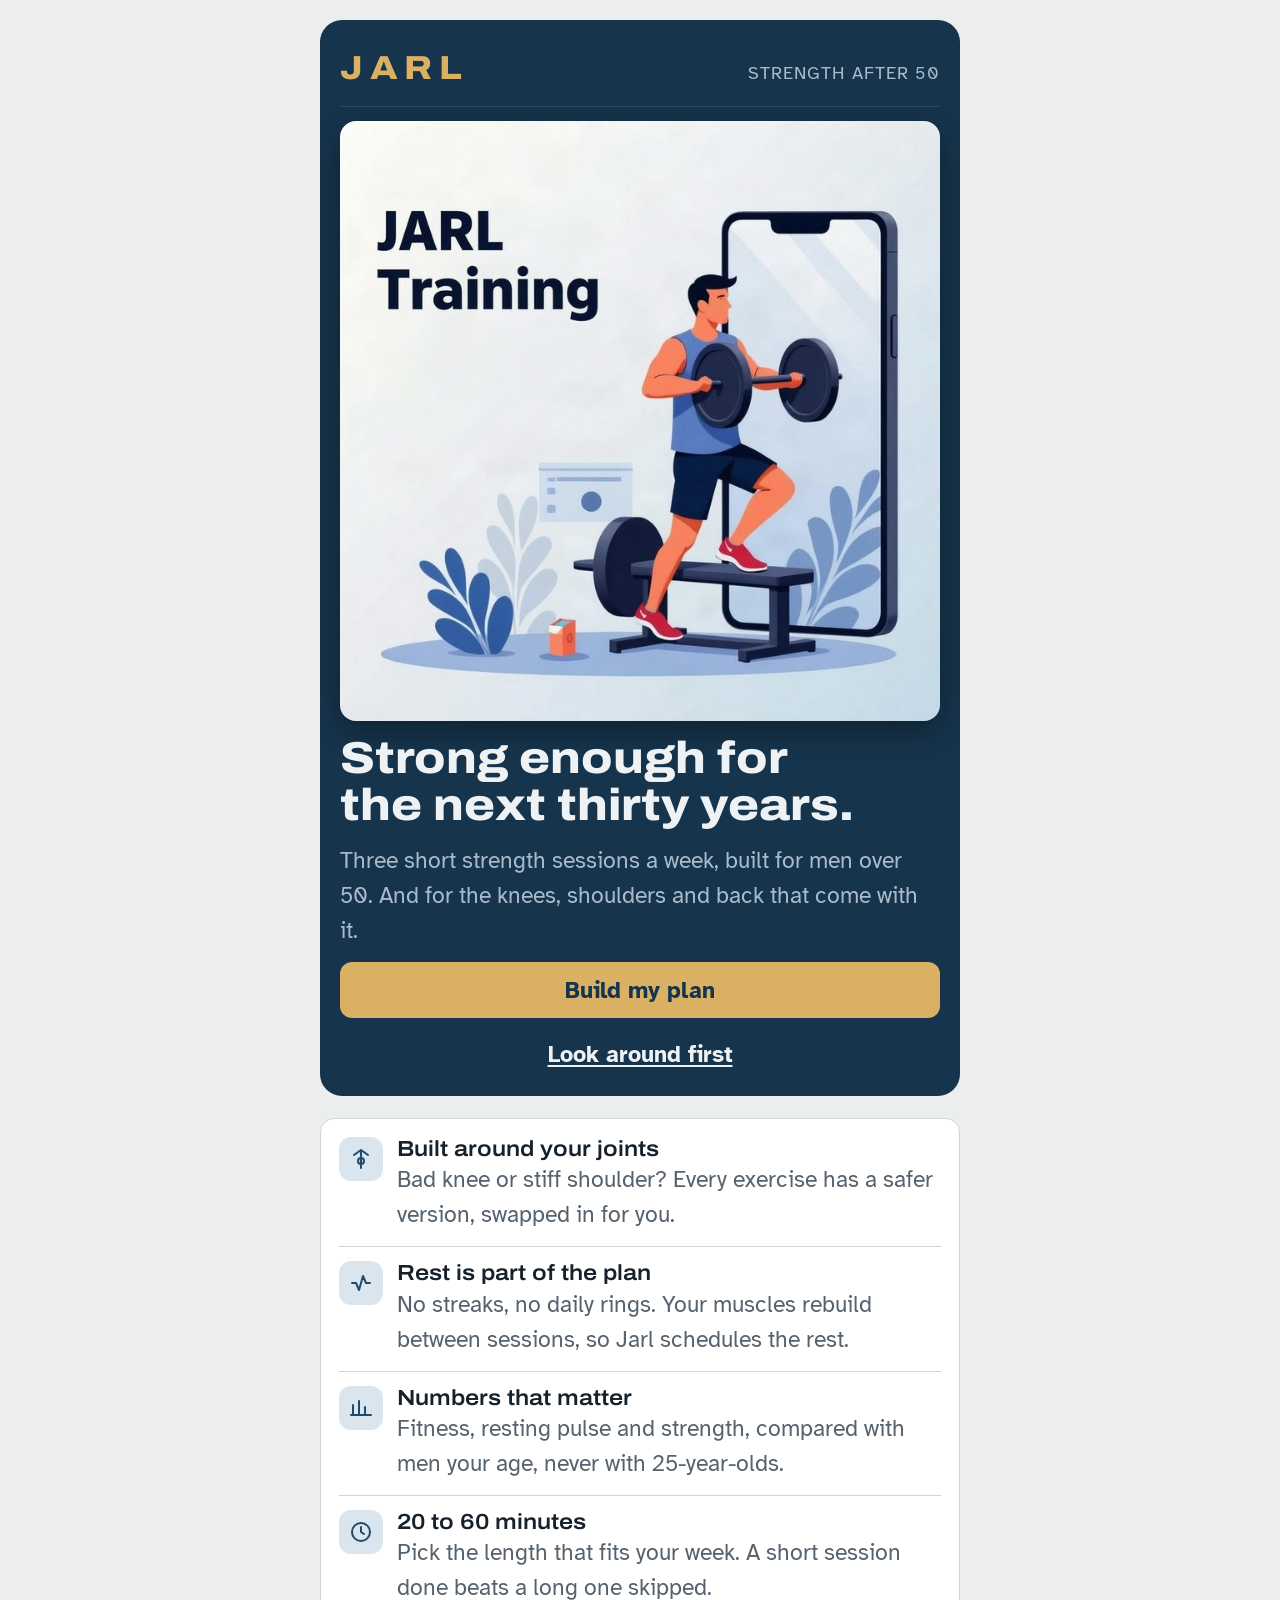
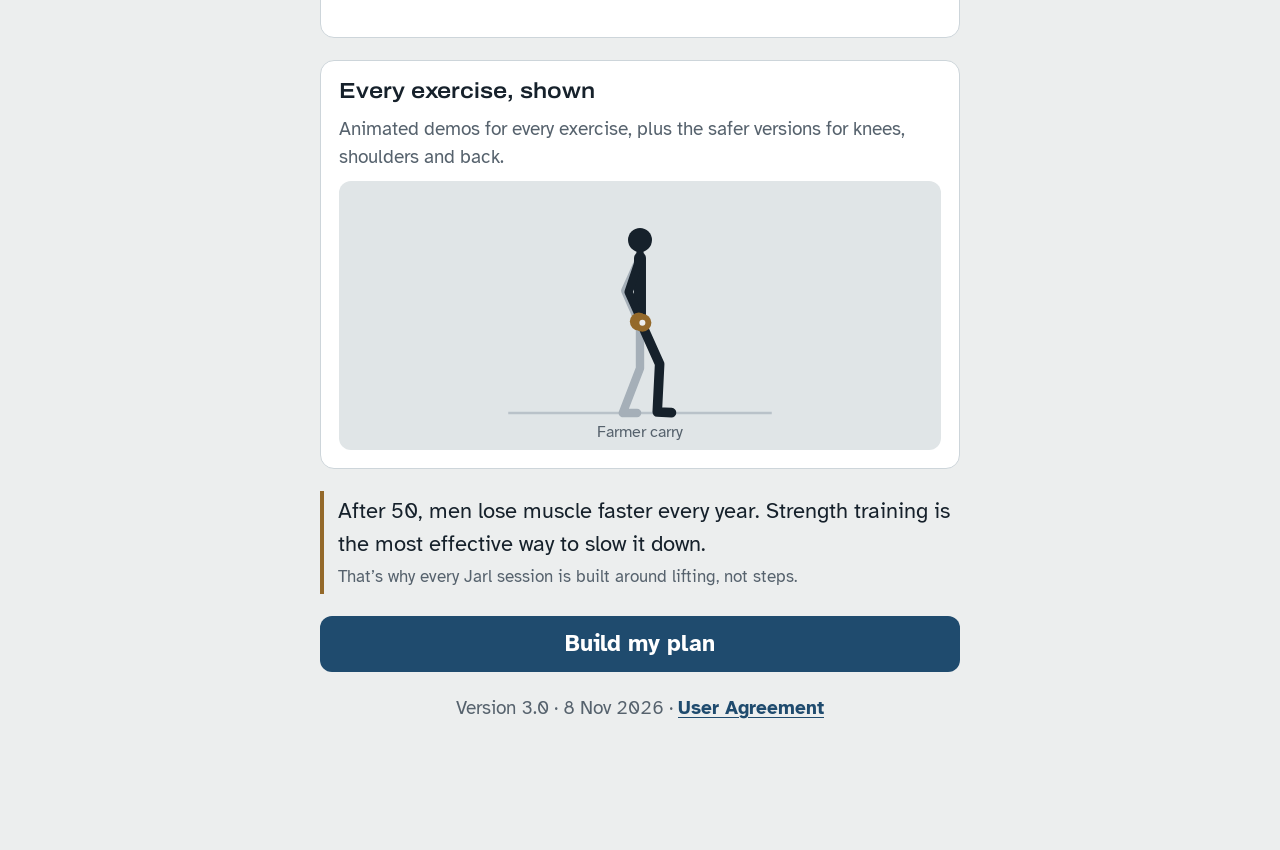
==== commit 6692b0c0: "Add files via upload" ====
--- a/index.html
+++ b/index.html
@@ -2,259 +2,1618 @@
 <html lang="en">
 <head>
 <meta charset="utf-8">
-<meta name="viewport" content="width=device-width, initial-scale=1, viewport-fit=cover">
-<title>Jarl: Strength training for men over 50</title>
-<meta name="description" content="Jarl is a strength training app for men over 50. A clear three-day plan, joint-friendly swaps for knees, shoulders and back, live pulse and progress compared with men your age. Your data stays on your iPhone.">
-<meta name="apple-itunes-app" content="app-id=6819707620">
-<meta property="og:title" content="Jarl: Strength training for men over 50">
-<meta property="og:description" content="A clear plan, joint-friendly swaps and training that adapts to how you feel. Free for 2 weeks on iPhone.">
-<meta property="og:image" content="img/today.webp">
+<meta name="viewport" content="width=device-width, initial-scale=1, maximum-scale=1, user-scalable=no, viewport-fit=cover">
+<meta name="robots" content="noindex, nofollow">
+<meta name="apple-mobile-web-app-capable" content="yes">
+<meta name="mobile-web-app-capable" content="yes">
+<meta name="apple-mobile-web-app-status-bar-style" content="black-translucent">
+<meta name="apple-mobile-web-app-title" content="Jarl">
 <meta name="theme-color" content="#16344C">
-<link rel="icon" href="icon-192.png">
 <link rel="apple-touch-icon" href="apple-touch-icon.png">
+<link rel="manifest" href="manifest.webmanifest">
+<style>:root{padding-top:env(safe-area-inset-top,0px);padding-bottom:env(safe-area-inset-bottom,0px)}body{margin:0;-webkit-text-size-adjust:100%;-webkit-tap-highlight-color:transparent}img{max-width:100%}[hidden]{display:none!important}</style>
+<title>Jarl: Strength after 50</title>
 <link rel="stylesheet" href="fonts.css">
 <style>
-:root{--bg:#F2F3F2;--surface:#FFFFFF;--ink:#16212B;--muted:#56626D;--line:#D3DADE;--accent:#1F4B6E;--band:#16344C;--brass:#7E5920;--brass-light:#D8AF66;--soft:#E5EAEC;--band-ink:#F2F3F2;
-  --display:'Archivo',system-ui,sans-serif;--body:'Atkinson Hyperlegible',system-ui,-apple-system,'Segoe UI',sans-serif}
-@media (prefers-color-scheme: dark){:root{--bg:#0F171E;--surface:#17222C;--ink:#E8EDF0;--muted:#A7B3BC;--line:#2A3946;--accent:#8CB9DA;--band:#122A3D;--brass:#D6AD62;--soft:#14202A;color-scheme:dark}}
+/* Layout: one phone-width column, calm stone surfaces, bottom tab bar; the workout player opens full-screen over it */
+:root{
+  /* Fjord: deep navy, brass and weathered stone. Calm, high-contrast, grown-up */
+  --bg:#ECEEEE; --surface:#FFFFFF; --sunk:#E0E5E7; --ink:#16212B; --muted:#56626D; --line:#CDD5DA;
+  --accent:#1F4B6E; --accent-ink:#FFFFFF; --accent-soft:#DAE5EE; --brass:#94692A; --brass-soft:#F0E5D1;
+  --rest:#3E6B58; --rest-soft:#DCE9E2; --warn:#A0551C; --warn-soft:#F5E3D3; --alert:#B3261E; --alert-soft:#F8DEDA;
+  --far:#A5AFB8; --eq:#B9C2C9; --eqsoft:#E3E8EB;
+  --z1:#8A949C; --z2:#2F7FC1; --z3:#2E9A5B; --z4:#DB8216; --z5:#D23B2E;
+  --display:'Archivo','Arial Narrow',Arial,sans-serif;
+  --body:'Atkinson Hyperlegible',system-ui,-apple-system,'Segoe UI',sans-serif;
+  --r:14px;
+  --hero-bg:#16344C; --hero-ink:#EEF2F5; --hero-muted:#A9BBCB; --hero-line:#2C4C66; --hero-far:#5F7890; --hero-eq:#3F5E7A; --hero-eqsoft:#21405B; --hero-brass:#D9B064; --hero-suit:#C3CED8; --hero-hair:#8FA0B0; --suit:var(--ink); --hair:var(--muted);
+}
+:root[data-scheme="pine"]{--accent:#2C654A; --accent-soft:#DCEAE2; --brass:#8A6A2C;}
+@media (prefers-color-scheme: dark){ :root:not([data-theme="light"]){
+  --bg:#0E151C; --surface:#152029; --sunk:#1C2934; --ink:#E4EAEF; --muted:#9AA8B4; --line:#2A3845;
+  --accent:#8CB9DA; --accent-ink:#0B1520; --accent-soft:#1B3043; --brass:#D6AD62; --brass-soft:#33291A;
+  --rest:#86BFA3; --rest-soft:#1A2F25; --warn:#E0A060; --warn-soft:#35261A; --alert:#F2A097; --alert-soft:#3A201D;
+  --far:#56636F; --eq:#3E4D5A; --eqsoft:#1E2A35; --z1:#9AA6AF; --z2:#5AA6E6; --z3:#55C285; --z4:#F0A44A; --z5:#F0695C; color-scheme:dark }
+  :root:not([data-theme="light"])[data-scheme="pine"]{--accent:#72B891; --accent-soft:#1F3328; --accent-ink:#0F1A14;} }
+:root[data-theme="dark"]{
+  --bg:#0E151C; --surface:#152029; --sunk:#1C2934; --ink:#E4EAEF; --muted:#9AA8B4; --line:#2A3845;
+  --accent:#8CB9DA; --accent-ink:#0B1520; --accent-soft:#1B3043; --brass:#D6AD62; --brass-soft:#33291A;
+  --rest:#86BFA3; --rest-soft:#1A2F25; --warn:#E0A060; --warn-soft:#35261A; --alert:#F2A097; --alert-soft:#3A201D;
+  --far:#56636F; --eq:#3E4D5A; --eqsoft:#1E2A35; --z1:#9AA6AF; --z2:#5AA6E6; --z3:#55C285; --z4:#F0A44A; --z5:#F0695C; color-scheme:dark }
+:root[data-theme="dark"][data-scheme="pine"]{--accent:#72B891; --accent-soft:#1F3328; --accent-ink:#0F1A14;}
+
 *{box-sizing:border-box}
-html{-webkit-text-size-adjust:100%;scroll-behavior:smooth}
-body{margin:0;background:var(--bg);color:var(--ink);font-family:var(--body);font-size:1.0625rem;line-height:1.6}
-a{color:var(--accent);text-underline-offset:3px}
-img{max-width:100%;height:auto;display:block}
-.wrap{max-width:1080px;margin:0 auto;padding-inline:20px}
-h1,h2,h3{font-family:var(--display);font-stretch:112%;line-height:1.1;text-wrap:balance;margin:0}
-h1{font-size:clamp(2.2rem,6vw,3.5rem);font-weight:800;letter-spacing:-.01em}
-h2{font-size:clamp(1.7rem,4vw,2.4rem);font-weight:800}
-h3{font-size:1.25rem;font-weight:800}
-.eyebrow{font-size:.8rem;letter-spacing:.12em;text-transform:uppercase;font-weight:700;color:var(--brass);margin:0 0 12px}
+[hidden]{display:none!important}
+html{touch-action:manipulation;-webkit-text-size-adjust:100%}
+@media (min-width:700px){:root{--col:680px}}
+body{background:var(--bg);color:var(--ink);font-family:var(--body);font-size:1.125rem;line-height:1.5;-webkit-font-smoothing:antialiased}
+button{font:inherit;color:inherit;background:none;border:0;cursor:pointer}
+button:focus-visible,input:focus-visible{outline:3px solid var(--accent);outline-offset:2px;border-radius:8px}
+h1,h2,h3{font-family:var(--display);font-stretch:112%;margin:0;text-wrap:balance;line-height:1.15}
+h1{font-size:1.75rem;font-weight:800}
+h2{font-size:1.3rem;font-weight:800}
+h3{font-size:1.05rem;font-weight:600}
 p{margin:0}
-.lead{font-size:1.2rem;color:var(--muted);max-width:34em}
-
-/* header */
-.top{position:sticky;top:0;z-index:5;background:color-mix(in srgb,var(--bg) 92%,transparent);backdrop-filter:blur(10px);-webkit-backdrop-filter:blur(10px);border-bottom:1px solid var(--line);padding-top:env(safe-area-inset-top,0px)}
-.top .wrap{display:flex;align-items:center;gap:16px;min-height:62px}
-.brand{display:flex;align-items:center;gap:10px;text-decoration:none;color:var(--ink)}
-.brand img{width:34px;height:34px}
-.brand b{font-family:var(--display);font-stretch:125%;font-weight:800;font-size:1.35rem;letter-spacing:.14em;color:var(--brass)}
-.brand span{font-size:.9rem;color:var(--muted)}
-.top nav{margin-left:auto;display:flex;gap:20px;font-size:.95rem}
-.top nav a{color:var(--ink);text-decoration:none;font-weight:700}
-.top nav a:hover{color:var(--accent)}
-@media (max-width:640px){.top nav .hide-s,.brand span{display:none}}
-
-/* buttons */
-.store{display:inline-flex;align-items:center;gap:12px;background:var(--ink);color:var(--bg);text-decoration:none;border-radius:14px;padding:12px 22px;min-height:56px}
-.store small{display:block;font-size:.72rem;line-height:1.1;opacity:.85}
-.store strong{display:block;font-size:1.15rem;line-height:1.15}
-.store svg{width:26px;height:26px;flex:none}
-.note{font-size:.92rem;color:var(--muted);margin-top:12px}
-
-/* hero */
-.hero{padding-block:56px 40px;overflow:hidden}
-.hero .wrap{display:grid;grid-template-columns:1.1fr .9fr;gap:40px;align-items:center}
-.hero .lead{margin:20px 0 28px}
-.phones{position:relative;min-height:640px}
-.phone{width:260px;border-radius:38px;padding:8px;background:#16212B;box-shadow:0 30px 60px rgba(22,33,43,.25)}
-.phone img{border-radius:31px;width:100%;aspect-ratio:600/1298;object-fit:cover}
-.phones .phone:first-child{position:absolute;right:120px;top:30px;transform:rotate(-4deg)}
-.phones .phone:last-child{position:absolute;right:0;top:0;transform:rotate(3deg)}
-@media (max-width:860px){.hero .wrap{grid-template-columns:1fr}.phones{min-height:560px;max-width:420px;margin:0 auto;width:100%}.phones .phone:first-child{right:auto;left:0}.phone{width:230px}}
-
-/* why */
-.why{background:var(--band);color:var(--band-ink);padding-block:64px}
-.why .eyebrow{color:var(--brass-light)}
-.why h2{max-width:20em}
-.why .grid{display:grid;grid-template-columns:repeat(3,1fr);gap:28px;margin-top:36px}
-.why h3{font-size:1.3rem;margin-bottom:8px}
-.why p{opacity:.9}
-@media (max-width:760px){.why .grid{grid-template-columns:1fr}}
-
-/* features */
-.feat{padding-block:72px;display:grid;grid-template-columns:1fr 1fr;gap:48px;align-items:center}
-.feat + .feat{border-top:1px solid var(--line)}
-.feat .phone{width:270px;margin:0 auto}
-.feat.flip .shot{order:2}
-.feat h2{margin-bottom:16px}
-.feat ul{margin:20px 0 0;padding:0;list-style:none;display:grid;gap:12px}
-.feat li{padding-left:30px;position:relative}
-.feat li::before{content:'';position:absolute;left:2px;top:.55em;width:14px;height:5px;border-radius:2px;background:var(--brass)}
-@media (max-width:760px){.feat{grid-template-columns:1fr;gap:32px;padding-block:56px}.feat.flip .shot{order:0}}
-
-/* privacy band */
-.privacy{background:var(--soft);padding-block:64px}
-.privacy .wrap{display:grid;grid-template-columns:1fr 1fr;gap:40px;align-items:center}
-.ticks{display:grid;gap:14px;margin:0;padding:0;list-style:none}
-.ticks li{background:var(--surface);border:1px solid var(--line);border-radius:14px;padding:14px 18px;font-weight:700}
-.ticks li span{display:block;font-weight:400;color:var(--muted);font-size:.95rem}
-@media (max-width:760px){.privacy .wrap{grid-template-columns:1fr}}
-
-/* price */
-.price{padding-block:72px;text-align:center}
-.price .lead{margin:16px auto 28px}
-.cards{display:grid;grid-template-columns:repeat(3,1fr);gap:16px;max-width:820px;margin:0 auto 32px;text-align:left}
-.card{background:var(--surface);border:1px solid var(--line);border-radius:18px;padding:22px}
-.card h3{margin-bottom:6px}
-.card p{color:var(--muted);font-size:.98rem}
-@media (max-width:760px){.cards{grid-template-columns:1fr}}
-
-/* faq */
-.faq{padding-block:24px 72px;max-width:760px}
-.faq h2{margin-bottom:20px}
-details{border-top:1px solid var(--line);padding:16px 0}
-details:last-of-type{border-bottom:1px solid var(--line)}
-summary{font-weight:700;cursor:pointer;font-size:1.08rem;list-style:none;display:flex;justify-content:space-between;gap:16px}
-summary::-webkit-details-marker{display:none}
-summary::after{content:'+';font-size:1.4rem;line-height:1;color:var(--accent)}
-details[open] summary::after{content:'–'}
-details p{margin-top:10px;color:var(--muted)}
-
-/* footer */
-footer{border-top:1px solid var(--line);padding-block:32px 48px;font-size:.92rem;color:var(--muted)}
-footer .wrap{display:flex;flex-wrap:wrap;gap:12px 28px;justify-content:space-between}
-footer nav{display:flex;gap:20px;flex-wrap:wrap}
-footer a{color:var(--ink)}
-.disclaimer{max-width:46em}
+.num{font-variant-numeric:tabular-nums}
+.wrap{max-width:var(--col,480px);margin:0 auto;padding-inline:20px;padding-block:20px 128px;display:flex;flex-direction:column;gap:22px}
+.eyebrow{font-size:.8rem;letter-spacing:.08em;text-transform:uppercase;color:var(--muted);font-weight:700}
+.muted{color:var(--muted)}
+.small{font-size:.9rem}
+.stack{display:flex;flex-direction:column;gap:10px}
+.row{display:flex;align-items:center;gap:12px}
+.between{justify-content:space-between}
+.card{background:var(--surface);border:1px solid var(--line);border-radius:var(--r);padding:18px}
+.coach{border-left:4px solid var(--accent);padding:4px 0 4px 14px}
+.coach.rest{border-color:var(--rest)}
+.btn{min-height:56px;border-radius:12px;padding:0 20px;font-weight:700;display:inline-flex;align-items:center;justify-content:center;gap:8px;width:100%}
+.btn.primary{background:var(--accent);color:var(--accent-ink)}
+.btn.ghost{background:var(--sunk)}
+.btn.link{min-height:44px;width:auto;padding:0 4px;color:var(--accent);text-decoration:underline;text-underline-offset:3px}
+.pill{display:inline-block;font-size:.78rem;font-weight:700;padding:3px 10px;border-radius:99px;background:var(--accent-soft);color:var(--accent);white-space:nowrap}
+.pill.rest{background:var(--rest-soft);color:var(--rest)}
+.pill.warn{background:var(--warn-soft);color:var(--warn)}
+.pill.plain{background:var(--sunk);color:var(--muted)}
+
+.brand{display:flex;align-items:baseline;gap:10px;padding-bottom:4px;border-bottom:1px solid var(--line)}
+.brand b{font-family:var(--display);font-stretch:112%;font-weight:800;font-size:1.35rem;letter-spacing:.14em;color:var(--brass)}
+.brand span{font-size:.85rem;color:var(--muted)}
+/* 2.0 */
+.zones{display:grid;grid-template-columns:repeat(5,minmax(0,1fr));gap:4px}
+.zones div{display:flex;flex-direction:column;gap:1px;font-size:.75rem;min-width:0}
+.zones span{height:8px;border-radius:4px}
+.zones b{font-size:.8rem}
+.zones small{color:var(--muted);font-size:.7rem;overflow-wrap:anywhere}
+.bodymap{margin:0;display:flex;flex-direction:column;gap:6px;align-items:center}
+.bodymap svg{width:100%;max-width:300px;height:auto}
+.bodymap figcaption{width:100%;max-width:300px;display:grid;grid-template-columns:1fr 1fr;text-align:center;font-size:.75rem;color:var(--muted);text-transform:uppercase;letter-spacing:.06em;margin-top:-4px}
+.maplegend{display:inline-flex;align-items:center;gap:6px;font-size:.8rem;color:var(--muted)}
+.maplegend i{width:12px;height:12px;border-radius:3px;background:var(--accent);display:inline-block}
+details.map summary{cursor:pointer;color:var(--accent);font-weight:700;font-size:.9rem;list-style:none}
+details.map summary::-webkit-details-marker{display:none}
+#player.dark{--bg:#0E151C; --surface:#152029; --sunk:#1C2934; --ink:#E4EAEF; --muted:#9AA8B4; --line:#2A3845; --accent:#8CB9DA; --accent-ink:#0B1520; --accent-soft:#1B3043; --brass:#D6AD62; --rest-soft:#1A2F25; --far:#56636F; --eq:#3E4D5A; --eqsoft:#1E2A35; --z1:#9AA6AF; --z2:#5AA6E6; --z3:#55C285; --z4:#F0A44A; --z5:#F0695C; color-scheme:dark; background:var(--bg); color:var(--ink)}
+/* 1.7 */
+.ckgrid{display:grid;grid-template-columns:1fr 1fr;gap:8px}
+.ta{width:100%;min-height:104px;border:1px solid var(--line);border-radius:12px;padding:12px;font:inherit;background:var(--bg);color:var(--ink);resize:vertical}
+.ailabel{display:block;margin-top:6px;font-size:.75rem;color:var(--muted)}
+#sheet.center{align-items:center;padding:16px}
+#sheet.center .panel{border-radius:18px;max-height:calc(100% - 32px);padding-bottom:22px;box-shadow:0 16px 48px rgba(0,0,0,.28)}
+.breath{background:var(--rest-soft);color:var(--ink);border-radius:10px;padding:8px 12px}
+/* user agreement */
+#terms{position:fixed;inset:0;background:var(--bg);overflow-y:auto;z-index:30;padding-top:env(safe-area-inset-top,0px)}
+.legal{max-width:var(--col,480px);margin:0 auto;padding-inline:20px;padding-block:18px 40px;display:flex;flex-direction:column;gap:12px}
+.legal h1{font-size:1.5rem}
+.legal h2{font-size:1.05rem;margin-top:10px}
+.legal p,.legal li{font-size:.95rem;line-height:1.55}
+.legal ul{margin:0;padding-left:1.2em;display:flex;flex-direction:column;gap:4px}
+.accept{position:sticky;bottom:0;background:var(--surface);border-top:1px solid var(--line);padding:14px 20px calc(14px + env(safe-area-inset-bottom,0px))}
+.accept .in{max-width:var(--col,480px);margin:0 auto;display:flex;flex-direction:column;gap:12px}
+.check{display:grid;grid-template-columns:28px 1fr;gap:10px;align-items:start;font-size:.95rem;cursor:pointer}
+.check input{width:24px;height:24px;margin:2px 0 0;accent-color:var(--accent)}
+.btn:disabled{opacity:.45;cursor:not-allowed}
+/* training days */
+.daychips{display:grid;grid-template-columns:repeat(7,minmax(0,1fr));gap:4px}
+.daychips button{min-width:0;padding:0;min-height:48px;border-radius:10px;background:var(--sunk);font-weight:700;font-size:.78rem;color:var(--muted)}
+.daychips button[aria-pressed="true"]{background:var(--accent);color:var(--accent-ink)}
+.daypick{display:grid;grid-template-columns:repeat(auto-fill,minmax(96px,1fr));gap:8px}
+.daypick .opt{align-items:center;text-align:center}
+.daypick .opt:disabled{opacity:.45;cursor:not-allowed}
+button.day{font:inherit;color:inherit;cursor:pointer}
+button.day .dot{box-shadow:0 0 0 0 transparent}
+button.day:hover .dot{background:var(--accent-soft)}
+/* front page */
+.hero{--suit:var(--hero-suit);--hair:var(--hero-hair);--ink:var(--hero-ink);--far:var(--hero-far);--eq:var(--hero-eq);--eqsoft:var(--hero-eqsoft);--brass:var(--hero-brass);--bg:var(--hero-bg);--muted:var(--hero-muted);--sunk:transparent;
+  background:var(--hero-bg);color:var(--hero-ink);border-radius:22px;padding:24px 20px 20px;display:flex;flex-direction:column;gap:14px;overflow:hidden}
+.hero .mark{display:flex;align-items:baseline;justify-content:space-between;gap:10px;border-bottom:1px solid var(--hero-line);padding-bottom:12px}
+.hero .mark b{font-family:var(--display);font-stretch:112%;font-weight:800;font-size:1.6rem;letter-spacing:.2em;color:var(--hero-brass)}
+.hero .mark span{font-size:.85rem;color:var(--hero-muted);letter-spacing:.06em;text-transform:uppercase}
+.hero h1{font-size:2.15rem;line-height:1.05}
+.hero p{color:var(--hero-muted)}
+.portrait-img{display:block;width:100%;height:auto;aspect-ratio:1;object-fit:cover;border-radius:16px;box-shadow:0 10px 30px rgba(0,0,0,.35)}
+.portrait{display:block;width:100%;max-width:320px;margin:-4px auto -18px}
+.portrait svg{width:100%;height:auto;display:block}
+.p-eyes{transform-box:fill-box;transform-origin:center;animation:blink 5.5s infinite}
+.p-head{transform-origin:150px 160px;animation:nod 7s ease-in-out infinite}
+.p-breathe{animation:breathe 5s ease-in-out infinite}
+@keyframes blink{0%,93%,100%{transform:scaleY(1)}95%{transform:scaleY(.08)}}
+@keyframes nod{0%,100%{transform:rotate(0)}50%{transform:rotate(-1.5deg) translateY(-1px)}}
+@keyframes breathe{0%,100%{transform:translateY(0)}50%{transform:translateY(-1.5px)}}
+@media (prefers-reduced-motion: reduce){.p-eyes,.p-head,.p-breathe{animation:none}}
+.promise{display:grid;grid-template-columns:44px 1fr;gap:14px;align-items:start;padding:14px 0;border-top:1px solid var(--line)}
+.promise:first-child{border-top:0;padding-top:0}
+.promise .ic{width:44px;height:44px;border-radius:12px;background:var(--accent-soft);color:var(--accent);display:grid;place-items:center}
+.promise .ic svg{width:24px;height:24px}
+.fact{border-left:4px solid var(--brass);padding:4px 0 4px 14px;font-size:1.05rem}
+.fact small{display:block;color:var(--muted);font-size:.8rem;margin-top:4px}
+/* exercise demos */
+.demo{display:flex;flex-direction:column;align-items:center;gap:2px;width:100%;background:var(--sunk);border-radius:12px;padding:8px 8px 6px}
+.demo svg{width:100%;height:auto;max-height:230px;display:block}
+.demo-state{color:var(--muted);font-size:.75rem}
+.exname{text-align:left;text-decoration:underline;text-decoration-color:var(--line);text-decoration-thickness:2px;text-underline-offset:4px;padding:0}
+.exname:hover{text-decoration-color:var(--accent)}
+.steps{margin:0;padding-left:1.3em;display:flex;flex-direction:column;gap:6px}
+/* heart rate */
+.hr{display:inline-flex;align-items:center;gap:6px;font-weight:700;padding:5px 12px;border-radius:99px;background:var(--sunk);white-space:nowrap}
+.hr svg{width:16px;height:16px;fill:var(--hrc,var(--accent));animation:beat 1s ease-in-out infinite}
+.hr small{font-weight:400;color:var(--muted)}
+@keyframes beat{0%,100%{transform:scale(1)}15%{transform:scale(1.25)}30%{transform:scale(1)}}
+.src{display:grid;grid-template-columns:1fr auto;gap:12px;align-items:center;padding:14px 0;border-top:1px solid var(--line)}
+.src:first-of-type{border-top:0}
+.status{font-size:.85rem;font-weight:700}
+.status.on{color:var(--accent)} .status.off{color:var(--muted)}
+.perm{list-style:none;margin:0;padding:0;border:1px solid var(--line);border-radius:12px}
+.perm li{display:flex;justify-content:space-between;gap:12px;padding:10px 14px;border-top:1px solid var(--line)}
+.perm li:first-child{border-top:0}
+/* week strip */
+.week{display:grid;grid-template-columns:repeat(7,1fr);gap:6px}
+.day{display:flex;flex-direction:column;align-items:center;gap:6px;padding:10px 0;border-radius:12px;font-size:.85rem;color:var(--muted)}
+.day .dot{width:36px;height:36px;border-radius:50%;display:grid;place-items:center;font-family:var(--display);font-weight:800;font-size:.95rem;border:2px dashed var(--line)}
+.day.done .dot{background:var(--accent);color:var(--accent-ink);border:0}
+.day.plan .dot{border:2px solid var(--accent);color:var(--accent)}
+.day.today{background:var(--surface);color:var(--ink);font-weight:700;box-shadow:0 0 0 1px var(--line)}
+
+/* exercise list */
+.exlist{list-style:none;margin:0;padding:0;display:flex;flex-direction:column}
+.exlist li{display:grid;grid-template-columns:28px 1fr auto;gap:12px;align-items:start;padding:12px 0;border-top:1px solid var(--line)}
+.exlist li:first-child{border-top:0}
+.exlist .n{font-family:var(--display);font-weight:800;color:var(--muted);padding-top:1px}
+.exlist .sr{color:var(--muted);font-size:.9rem;white-space:nowrap;padding-top:2px}
+
+/* tabs */
+.tabs{position:fixed;left:0;right:0;bottom:0;background:var(--surface);border-top:1px solid var(--line);padding-bottom:env(safe-area-inset-bottom,0px);z-index:10}
+.tabs .in{max-width:var(--col,480px);margin:0 auto;display:grid;grid-template-columns:repeat(4,1fr)}
+.tab{display:flex;flex-direction:column;align-items:center;gap:2px;padding:10px 0 12px;font-size:.8rem;color:var(--muted);font-weight:700}
+.tab svg{width:26px;height:26px}
+.tab[aria-current="page"]{color:var(--accent)}
+
+/* numbers */
+.trio{display:grid;grid-template-columns:repeat(3,1fr);gap:10px}
+.mini{background:var(--surface);border:1px solid var(--line);border-radius:12px;padding:12px;display:flex;flex-direction:column;gap:2px;min-width:0}
+.mini b{font-family:var(--display);font-size:1.5rem;font-weight:800}
+.mini span{font-size:.8rem;color:var(--muted)}
+.up{color:var(--accent);font-weight:700;font-size:.85rem}
+.bigval{font-family:var(--display);font-weight:800;font-size:2.4rem;line-height:1}
+.spark{width:100%;height:auto;display:block}
+.bands{display:flex;height:12px;border-radius:6px;overflow:hidden;gap:2px}
+.bands div{flex:1;background:var(--sunk)}
+.bands div.on{background:var(--accent)}
+.bandlbl{display:flex;justify-content:space-between;font-size:.75rem;color:var(--muted)}
+.bandlbl span{flex:1;text-align:center}
+
+/* coverage table */
+.tblwrap{overflow-x:auto}
+table.cov{width:100%;border-collapse:collapse;font-size:.95rem}
+table.cov th,table.cov td{padding:8px 6px;border-bottom:1px solid var(--line);text-align:center}
+table.cov th:first-child,table.cov td:first-child{text-align:left}
+table.cov thead th{font-family:var(--display);font-weight:800}
+.cdot{display:inline-block;width:14px;height:14px;border-radius:50%;background:var(--accent)}
+.cdot.no{background:transparent;border:2px solid var(--line)}
+
+/* toggles */
+.switch{display:flex;align-items:center;justify-content:space-between;gap:16px;padding:14px 0;border-top:1px solid var(--line)}
+.switch:first-of-type{border-top:0}
+.switch input{appearance:none;width:56px;height:32px;border-radius:99px;background:var(--sunk);position:relative;flex:none;cursor:pointer;border:1px solid var(--line)}
+.switch input::after{content:"";position:absolute;top:3px;left:3px;width:24px;height:24px;border-radius:50%;background:var(--surface);box-shadow:0 1px 2px rgba(0,0,0,.25);transition:transform .2s}
+.switch input:checked{background:var(--accent)}
+.switch input:checked::after{transform:translateX(24px)}
+.seg{display:grid;grid-auto-flow:column;grid-auto-columns:1fr;background:var(--sunk);border-radius:12px;padding:4px;gap:4px}
+.seg button{min-height:46px;border-radius:9px;font-weight:700;color:var(--muted)}
+.seg button[aria-pressed="true"]{background:var(--surface);color:var(--ink);box-shadow:0 1px 2px rgba(0,0,0,.12)}
+.field{display:flex;align-items:center;justify-content:space-between;gap:16px}
+.field input{width:90px;min-height:48px;border-radius:10px;border:1px solid var(--line);background:var(--bg);color:var(--ink);font:inherit;text-align:center}
+
+/* player */
+#player{position:fixed;inset:0;background:var(--bg);overflow-y:auto;z-index:20;padding-top:env(safe-area-inset-top,0px)}
+.phead{position:sticky;top:0;background:var(--bg);z-index:2;border-bottom:1px solid var(--line)}
+.phead .in{max-width:var(--col,480px);margin:0 auto;padding:12px 20px;display:flex;align-items:center;justify-content:space-between;gap:12px}
+@media (max-width:389px){.phead .in{padding:12px 14px;gap:8px}.phead .in b{font-size:.95em}}
+@media (max-width:349px){.phead .in{padding:10px 10px;gap:6px}.phead .in b{white-space:normal!important}}
+.pwrap{max-width:var(--col,480px);margin:0 auto;padding-inline:20px;padding-block:18px 160px;display:flex;flex-direction:column;gap:12px}
+.step{background:var(--surface);border:1px solid var(--line);border-radius:var(--r)}
+.step>button.head{width:100%;display:grid;grid-template-columns:32px 1fr auto;gap:12px;align-items:center;padding:14px 16px;text-align:left}
+.step .badge{width:32px;height:32px;border-radius:50%;display:grid;place-items:center;background:var(--sunk);font-family:var(--display);font-weight:800;font-size:.9rem}
+.step.done .badge{background:var(--accent);color:var(--accent-ink)}
+.step.open{border-color:var(--accent);box-shadow:0 0 0 1px var(--accent)}
+.step .body{padding:0 16px 16px;display:flex;flex-direction:column;gap:14px}
+.sets{display:flex;flex-wrap:wrap;gap:8px}
+.setchip{padding:6px 12px;border-radius:10px;background:var(--accent-soft);color:var(--accent);font-weight:700;font-size:.9rem}
+.setchip.todo{background:var(--sunk);color:var(--muted);font-weight:400}
+.steppers{display:grid;grid-template-columns:1fr 1fr;gap:10px}
+.stepper{background:var(--sunk);border-radius:12px;padding:8px;display:grid;grid-template-columns:48px 1fr 48px;align-items:center;text-align:center}
+.stepper button{height:48px;border-radius:10px;background:var(--surface);font-size:1.4rem;font-weight:700}
+.stepper b{font-family:var(--display);font-size:1.35rem;display:block;line-height:1.1}
+.stepper small{font-size:.75rem;color:var(--muted)}
+.hint{background:var(--sunk);border-radius:10px;padding:10px 12px;font-size:.95rem}
+.restbar{position:fixed;left:0;right:0;bottom:0;z-index:25;background:var(--rest);color:var(--surface);padding-bottom:env(safe-area-inset-bottom,0px)}
+.restbar .in{max-width:var(--col,480px);margin:0 auto;padding:14px 20px;display:flex;align-items:center;gap:14px}
+.restbar .t{font-family:var(--display);font-weight:800;font-size:1.8rem;min-width:84px}
+.restbar .track{flex:1;height:8px;border-radius:4px;background:rgba(255,255,255,.3);overflow:hidden}
+.restbar .fill{height:100%;background:var(--surface);width:100%}
+.restbar button{min-height:44px;padding:0 12px;border-radius:10px;background:rgba(255,255,255,.18);color:var(--surface);font-weight:700}
+
+/* sheet */
+#sheet{position:fixed;inset:0;z-index:40;background:rgba(10,16,13,.5);display:flex;align-items:flex-end;justify-content:center}
+#sheet .panel{background:var(--surface);width:100%;max-width:var(--col,480px);border-radius:18px 18px 0 0;padding:22px 20px calc(24px + env(safe-area-inset-bottom,0px));max-height:88vh;overflow-y:auto;display:flex;flex-direction:column;gap:14px}
+.opt{width:100%;text-align:left;border:1px solid var(--line);border-radius:12px;padding:14px;display:flex;flex-direction:column;gap:6px}
+.opt[aria-pressed="true"]{border-color:var(--accent);box-shadow:0 0 0 1px var(--accent);background:var(--accent-soft)}
+.note{font-size:.85rem;color:var(--muted);border-top:1px solid var(--line);padding-top:12px}
+.paylist{margin:0;padding-left:1.2em;display:flex;flex-direction:column;gap:4px}
+.payrow{display:flex;align-items:center;justify-content:space-between;gap:10px;width:100%}
+.save{font-size:.8rem;font-weight:700;background:var(--brass-soft);color:var(--brass);border-radius:999px;padding:3px 10px;white-space:nowrap}
+.paylinks{display:flex;gap:4px 18px;flex-wrap:wrap;align-items:center}.paylinks a{color:var(--accent);text-underline-offset:3px}.paylinks .btn.link{min-height:36px;padding:0;font-size:inherit}
+#sheet .btn[disabled]{opacity:.6}
+@media (prefers-reduced-motion: reduce){*{transition:none!important}}
 </style>
+
 </head>
 <body>
-
-<header class="top"><div class="wrap">
-  <a class="brand" href="./"><img src="img/mark.svg" alt=""><b>JARL</b><span>Strength after 50</span></a>
-  <nav><a class="hide-s" href="#features">Features</a><a class="hide-s" href="#price">Price</a><a href="support.html">Support</a></nav>
-</div></header>
-
-<main>
-<section class="hero"><div class="wrap">
-  <div>
-    <p class="eyebrow">For men over 50</p>
-    <h1>Strength training built for men over 50</h1>
-    <p class="lead">A clear three-day plan, every exercise shown step by step, and joint-friendly swaps for knees, shoulders and lower back. Training that adapts to how you feel, and progress you can see.</p>
-    <a class="store" href="https://apps.apple.com/app/id6819707620">
-      <svg viewBox="0 0 24 24" aria-hidden="true"><path fill="currentColor" d="M12 2a10 10 0 1 0 0 20 10 10 0 0 0 0-20Zm0 4.5a1 1 0 0 1 1 1v6.09l2.3-2.3a1 1 0 1 1 1.4 1.42l-4 4a1 1 0 0 1-1.4 0l-4-4a1 1 0 1 1 1.4-1.42l2.3 2.3V7.5a1 1 0 0 1 1-1Z"/></svg>
-      <span><small>Download on the</small><strong>App Store</strong></span>
-    </a>
-    <p class="note">Free to download · 2 weeks free · iPhone and iPad with iOS 15 or later</p>
+<div id="view" class="wrap" aria-live="polite"></div>
+
+<nav class="tabs" aria-label="Main">
+  <div class="in">
+    <button class="tab" data-tab="today"><svg viewBox="0 0 24 24" fill="none" stroke="currentColor" stroke-width="2" stroke-linecap="round"><rect x="3" y="5" width="18" height="16" rx="3"/><path d="M3 10h18M8 3v4M16 3v4"/></svg>Today</button>
+    <button class="tab" data-tab="program"><svg viewBox="0 0 24 24" fill="none" stroke="currentColor" stroke-width="2" stroke-linecap="round"><path d="M2 12h2M20 12h2M6 8v8M18 8v8M9 6v12M15 6v12M9 12h6"/></svg>Program</button>
+    <button class="tab" data-tab="progress"><svg viewBox="0 0 24 24" fill="none" stroke="currentColor" stroke-width="2" stroke-linecap="round" stroke-linejoin="round"><path d="M3 17l5-5 4 3 8-8"/><path d="M15 7h5v5"/></svg>Progress</button>
+    <button class="tab" data-tab="profile"><svg viewBox="0 0 24 24" fill="none" stroke="currentColor" stroke-width="2" stroke-linecap="round"><circle cx="12" cy="8" r="4"/><path d="M4 21c1.5-4 4.5-6 8-6s6.5 2 8 6"/></svg>You</button>
   </div>
-  <div class="phones" aria-hidden="true">
-    <div class="phone"><img src="img/today.webp" alt="" width="600" height="1298"></div>
-    <div class="phone"><img src="img/muscles.webp" alt="" width="600" height="1298"></div>
+</nav>
+
+<section id="player" hidden></section>
+<section id="terms" hidden></section>
+<div id="restbar" class="restbar" hidden></div>
+<div id="sheet" hidden></div>
+
+<script>
+const APP_VERSION='3.0', APP_DATE='8 Nov 2026';
+const DAY = 864e5;
+const today0=()=>{const d=new Date();d.setHours(0,0,0,0);return d.getTime()};
+let T0 = today0();
+
+/* ---------- Program ---------- */
+const WARMUP3 = ['Arm circles, 30 s','Hip hinges, 10 slow reps','Sit-to-stand from a chair, 10 reps','Cat-cow, 8 reps','March in place, 60 s'];
+const WARMUP5 = [...WARMUP3,'Arm swings across the body, 30 s','Hip circles, 10 each way','Slow bodyweight squats to a chair, 10 reps'];
+const PROGRAM = {
+  A:{focus:'Squat, push, row, carry',ex:[
+    {id:'goblet',name:'Goblet squat',m:['Quads','Glutes','Core'],sets:3,lo:8,hi:10,rest:75,unit:'kg',start:16,
+     cue:'Hold the dumbbell at your chest. Sit down between your heels, chest up. Stop where your knees stay comfortable.',
+     alts:[{for:'knee',name:'Box squat',start:12,cue:'Sit back to a bench and stand up without rocking. The bench limits depth so the knees stay happy.'},
+           {for:'back',gym:1,name:'Leg press',start:60,cue:'Your back stays supported. Lower until the knees reach about 90 degrees.'}]},
+    {id:'bench',name:'Dumbbell bench press',m:['Chest','Shoulders','Arms'],sets:3,lo:8,hi:10,rest:75,unit:'kg',start:14,
+     cue:'Lower the dumbbells to chest level, elbows about 45 degrees from your body. Press up and slightly together.',
+     alts:[{for:'shoulder',name:'Dumbbell floor press',start:14,cue:'Lie on the floor, palms facing each other. The floor stops your elbows before the shoulder is stretched.'}]},
+    {id:'row',name:'One-arm dumbbell row',m:['Back','Arms','Grip'],sets:3,lo:10,hi:12,rest:45,unit:'kg',start:18,each:true,
+     cue:'Hand and knee on the bench, back flat. Pull the dumbbell toward your hip, not your armpit.',
+     alts:[{for:'back',name:'Chest-supported row',start:12,cue:'Lie face down on an incline bench and row both dumbbells. No load on the lower back.'}]},
+    {id:'carry',name:'Farmer carry',m:['Grip','Core','Back'],sets:3,lo:30,hi:30,rest:60,unit:'m',start:20,
+     cue:'A dumbbell in each hand. Stand tall, take short steps, keep the weights from swinging.',
+     alts:[{for:'back',name:'Suitcase carry',start:14,cue:'One lighter dumbbell, switch hands each length. Trains the core to keep you upright.'}]},
+    {id:'curl',name:'Dumbbell biceps curl',m:['Arms','Grip'],sets:2,lo:10,hi:12,rest:45,unit:'kg',start:8,min:45,
+     cue:'Elbows at your sides. Curl up, then take two seconds to lower. No swinging.',
+     alts:[{for:'shoulder',name:'Hammer curl',start:8,cue:'Palms facing each other. Easier on the elbows and the front of the shoulder.'}]},
+    {id:'facepull',name:'Band face pull',m:['Shoulders','Back'],sets:2,lo:12,hi:15,rest:30,unit:'bw',min:45,
+     cue:'Band at face height. Pull toward your eyes with elbows high and squeeze your shoulder blades. Keeps shoulders healthy.',
+     alts:[]},
+    {id:'stand',name:'Single-leg stand',m:['Balance','Calves'],sets:2,lo:20,hi:30,rest:20,unit:'sec',each:true,
+     cue:'Stand next to a wall. Lift one foot and hold. To make it harder, turn your head slowly side to side.',
+     alts:[{for:'knee',name:'Tandem stance',cue:'One foot directly in front of the other, then hold. Less load on the standing knee.'}]},
+    {id:'z2',gym:1,name:'Easy cardio',m:['Heart'],sets:1,lo:10,hi:10,rest:0,unit:'min',min:60,
+     cue:'Bike, rower or a brisk incline walk. Keep a pace where you can still talk in full sentences. Finish with two minutes of slow walking.',
+     alts:[{for:'knee',gym:1,name:'Rower or arm bike',cue:'Rowing and arm cycling keep your heart working with little load on the knees.'},{for:'home',name:'Brisk walk',cue:'Walk outdoors at a pace where you can talk but not sing. Swing your arms. Finish with two minutes of slow walking.'}]}
+  ]},
+  B:{focus:'Hinge, pull, press, lunge',ex:[
+    {id:'rdl',name:'Romanian deadlift',m:['Hamstrings','Glutes','Back'],sets:3,lo:8,hi:10,rest:75,unit:'kg',start:16,
+     cue:'Soft knees, push the hips back and let the weights slide down your thighs. Stop when you feel the hamstrings. Keep a flat back.',
+     alts:[{for:'back',name:'Glute bridge',start:10,cue:'On your back, feet flat, dumbbell on the hips. Drive the hips up. Same muscles, no forward bend.'}]},
+    {id:'pulldown',gym:1,name:'Lat pulldown',m:['Back','Arms'],sets:3,lo:10,hi:12,rest:60,unit:'kg',start:35,
+     cue:'Pull the bar to your upper chest. Think of driving the elbows down toward your back pockets.',
+     alts:[{for:'shoulder',gym:1,name:'Neutral-grip pulldown',start:30,cue:'Palms facing each other. Easier on the front of the shoulder.'},
+           {for:'home',name:'Band pulldown',unit:'bw',cue:'Anchor a band high on a door. Pull down to your chest, squeeze and return slowly.'}]},
+    {id:'ohp',name:'Seated shoulder press',m:['Shoulders','Arms'],sets:3,lo:8,hi:10,rest:75,unit:'kg',start:10,
+     cue:'Back against the bench. Press straight up without arching your lower back.',
+     alts:[{for:'shoulder',name:'Incline dumbbell press',start:12,cue:'Bench at 30 degrees. Works the shoulders at a gentler angle than pressing overhead.'}]},
+    {id:'split',name:'Split squat',m:['Quads','Glutes','Balance'],sets:3,lo:8,hi:10,rest:45,unit:'kg',start:8,each:true,
+     cue:'Long stance. Lower the back knee straight down toward the floor. Hold a rack for balance if you need it.',
+     alts:[{for:'knee',name:'Low step-up',start:6,cue:'Use a 20 cm step. Drive through the whole foot and step down slowly.'}]},
+    {id:'deadbug',name:'Dead bug',m:['Core'],sets:2,lo:8,hi:10,rest:30,unit:'bw',each:true,
+     cue:'Lower back pressed into the floor. Slowly extend the opposite arm and leg, then return.',
+     alts:[{for:'back',name:'Bent-knee dead bug',cue:'Keep the knees bent at 90 degrees and tap the heels to the floor. Shorter lever, less strain.'}]},
+    {id:'pushdown',gym:1,name:'Triceps pushdown',m:['Arms'],sets:2,lo:10,hi:12,rest:45,unit:'kg',start:15,min:45,
+     cue:'Elbows pinned to your sides. Push the handle down until your arms are straight.',
+     alts:[{for:'home',name:'Band pushdown',unit:'bw',cue:'Anchor a band high on a door and push down the same way.'}]},
+    {id:'sideplank',name:'Side plank',m:['Core'],sets:2,lo:20,hi:30,rest:30,unit:'sec',each:true,min:45,
+     cue:'On your forearm, body in a straight line from head to feet. Knees down makes it easier.',
+     alts:[{for:'shoulder',name:'Standing side bend hold',cue:'Hold a dumbbell in one hand and stand tall without leaning. No load on the shoulder.'}]},
+    {id:'tandem',name:'Heel-to-toe walk',m:['Balance'],sets:2,lo:20,hi:20,rest:20,unit:'bw',
+     cue:'Walk 20 steps along a line, heel touching toe. Eyes forward, not at your feet. Stay near a wall.',
+     alts:[]},
+    {id:'z2',gym:1,name:'Easy cardio',m:['Heart'],sets:1,lo:10,hi:10,rest:0,unit:'min',min:60,
+     cue:'Bike, rower or a brisk incline walk. Keep a pace where you can still talk in full sentences. Finish with two minutes of slow walking.',
+     alts:[{for:'knee',gym:1,name:'Rower or arm bike',cue:'Rowing and arm cycling keep your heart working with little load on the knees.'},{for:'home',name:'Brisk walk',cue:'Walk outdoors at a pace where you can talk but not sing. Swing your arms. Finish with two minutes of slow walking.'}]}
+  ]},
+  C:{focus:'Step, push, row, glutes',ex:[
+    {id:'stepup',name:'Dumbbell step-up',m:['Quads','Glutes','Balance'],sets:3,lo:8,hi:10,rest:45,unit:'kg',start:10,each:true,
+     cue:'Knee-height box. Push through the heel of the top foot. Don’t bounce off the bottom foot.',
+     alts:[{for:'knee',gym:1,name:'Leg press, short range',start:50,cue:'Stop above 90 degrees. Heavy work for the legs with little knee stress.'}]},
+    {id:'pushup',name:'Incline push-up',m:['Chest','Shoulders','Arms','Core'],sets:3,lo:8,hi:12,rest:60,unit:'bw',
+     cue:'Hands on a bench or bar, body in one straight line. Use a lower surface as you get stronger.',
+     alts:[{for:'shoulder',name:'Band chest press',unit:'bw',cue:'Band anchored behind you, press forward. Stop before the shoulder feels pinched.'}]},
+    {id:'cablerow',gym:1,name:'Seated cable row',m:['Back','Arms','Shoulders'],sets:3,lo:10,hi:12,rest:60,unit:'kg',start:35,
+     cue:'Sit tall. Pull the handle to your stomach and squeeze the shoulder blades together.',
+     alts:[{for:'home',name:'Band seated row',unit:'bw',cue:'Sit on the floor with your legs straight and a band around your feet. Pull the handles to your stomach and squeeze your shoulder blades together.'},{for:'back',name:'Chest-supported row',start:12,cue:'Lie face down on an incline bench and row both dumbbells. No load on the lower back.'}]},
+    {id:'thrust',name:'Hip thrust',m:['Glutes','Hamstrings'],sets:3,lo:10,hi:12,rest:60,unit:'kg',start:20,
+     cue:'Upper back on a bench, dumbbell on the hips. Drive up until the hips line up with the knees. Pause one second.',
+     alts:[{for:'knee',name:'Glute bridge',start:10,cue:'Same movement from the floor, with less knee bend.'}]},
+    {id:'pallof',name:'Pallof press',m:['Core'],sets:2,lo:10,hi:10,rest:30,unit:'bw',each:true,
+     cue:'Stand side-on to a cable or band. Press it straight out from your chest and don’t let it twist you.',
+     alts:[]},
+    {id:'lateral',name:'Lateral raise',m:['Shoulders'],sets:2,lo:12,hi:15,rest:45,unit:'kg',start:4,min:45,
+     cue:'Light dumbbells. Raise to shoulder height with a slight bend in the elbows, thumbs level.',
+     alts:[{for:'shoulder',name:'Partial lateral raise',start:3,cue:'Stop at 45 degrees. All the benefit, less pinching at the top.'}]},
+    {id:'backext',gym:1,name:'Back extension',m:['Back','Glutes'],sets:2,lo:10,hi:12,rest:45,unit:'bw',min:45,
+     cue:'On a 45-degree bench. Lower slowly, rise until your body is in a straight line. Don\u2019t arch past it.',
+     alts:[{for:'home',name:'Bird dog',cue:'On hands and knees, reach one arm and the opposite leg out and hold two seconds. Builds the back without load.'},{for:'back',name:'Bird dog',cue:'On hands and knees, reach one arm and the opposite leg out and hold two seconds. Builds the back without load.'}]},
+    {id:'calf',name:'Single-leg calf raise',m:['Calves','Balance'],sets:2,lo:10,hi:12,rest:30,unit:'bw',each:true,
+     cue:'Hold a support. Rise up slowly, then take three seconds to lower.',
+     alts:[{for:'knee',name:'Two-leg calf raise',cue:'Both feet on the floor, same slow lowering.'}]},
+    {id:'z2',gym:1,name:'Easy cardio',m:['Heart'],sets:1,lo:10,hi:10,rest:0,unit:'min',min:60,
+     cue:'Bike, rower or a brisk incline walk. Keep a pace where you can still talk in full sentences. Finish with two minutes of slow walking.',
+     alts:[{for:'knee',gym:1,name:'Rower or arm bike',cue:'Rowing and arm cycling keep your heart working with little load on the knees.'},{for:'home',name:'Brisk walk',cue:'Walk outdoors at a pace where you can talk but not sing. Swing your arms. Finish with two minutes of slow walking.'}]}
+  ]}
+};
+const ORDER = ['A','B','C'];
+const JOINT = {knee:'Knee-friendly',shoulder:'Shoulder-friendly',back:'Back-friendly',home:'Home option'};
+const GROUPS = ['Heart','Chest','Back','Shoulders','Arms','Quads','Hamstrings','Glutes','Calves','Core','Grip','Balance'];
+const MOBILITY = [
+  {name:'Cat-cow',dose:'60 s',secs:60,cue:'Get on your hands and knees, hands under your shoulders. Breathe out and round your back up toward the ceiling, chin to chest. Breathe in and let your stomach sink as you look slightly forward. Move slowly with your breath.'},
+  {name:'Hip flexor stretch',dose:'45 s each side',secs:45,each:true,cue:'Kneel on one knee with the other foot flat in front. Put a cushion under the knee. Squeeze the buttock of the back leg and shift your hips forward until you feel a stretch at the front of the hip. Reach the arm on the kneeling side up for a deeper stretch.'},
+  {name:'Child\u2019s pose reach',dose:'45 s',secs:45,cue:'Start on your hands and knees. Sit your hips back toward your heels and slide your hands forward along the floor. Let your head rest and breathe slowly into your back. Stop where your knees are comfortable.'},
+  {name:'Wall slides',dose:'10 slow reps',cue:'Stand with your back, head and arms against a wall, elbows bent like a W. Slide your arms up into a Y, keeping them against the wall. Go only as high as you can without your lower back arching.'},
+  {name:'Ankle rocks',dose:'10 each side',cue:'Kneel on one knee with the other foot flat in front. Rock the front knee forward past your toes while the heel stays down. Hold one second, then rock back. Good ankles make stairs and squats easier.'},
+  {name:'Chin tucks',dose:'10 reps',cue:'Sit tall. Glide your head straight back to make a double chin, without tipping it down. Hold two seconds and relax. It undoes hours of looking down at screens.'}
+];
+
+/* ---------- State (example user, marked as sample) ---------- */
+const state = {
+  tab:'today', age:56, length:30, notify:'train',
+  joints:{knee:false,shoulder:false,back:false},
+  swaps:{}, variety:{}, hidden:[], swapsBlock:0, ai:true,
+  history:[],
+  last:{},
+  first:{},
+  days:[0,2,4], weekOverride:null, terms:null,
+  health:{connected:false}, scheme:'fjord', welcome:true, onboard:false, hrMed:false, textSize:'m', equip:'gym', warm:3, workDark:0, units:(()=>{try{return /^en-(US|LR)$/i.test(navigator.language)?'lb':'kg'}catch(e){return 'kg'}})(),
+  player:null
+};
+try{if(localStorage.getItem('jarl-welcome')) state.welcome=false}catch(e){}
+/* ---------- Native bridge (iPhone app) ---------- */
+const CAP=window.Capacitor, NATIVE=!!(CAP&&CAP.isNativePlatform&&CAP.isNativePlatform());
+const nat=(plugin,method,opts)=>NATIVE?CAP.nativePromise(plugin,method,opts||{}):Promise.reject(new Error('Only in the iPhone app'));
+const withTimeout=(p,ms)=>Promise.race([p,new Promise((_,rej)=>setTimeout(()=>rej(new Error('timeout')),ms))]);
+// Restore saved data from the iPhone's app storage if the web storage was cleared
+if(NATIVE){ nat('Preferences','get',{key:'jarl-v1'}).then(r=>{let local=null; try{local=localStorage.getItem('jarl-v1')}catch(e){}
+  if(r&&r.value&&!local){ try{localStorage.setItem('jarl-v1',r.value); localStorage.setItem('jarl-welcome','1')}catch(e){} location.reload(); } }).catch(()=>{}); }
+const HEALTH={loaded:false,vo2:null,vo2w:[],rhr:null,rhrw:[],hrv:null};
+async function loadHealth(){
+  if(!NATIVE||!state.health.connected) return;
+  const g=(m,o)=>withTimeout(nat('JarlHealth',m,o),8000).catch(()=>null);
+  const [v,vw,r,rw,h]=await Promise.all([g('latest',{type:'vo2max'}),g('weekly',{type:'vo2max',weeks:12}),g('latest',{type:'restingHeartRate'}),g('weekly',{type:'restingHeartRate',weeks:12}),g('latest',{type:'hrv'})]);
+  HEALTH.vo2=v&&v.found?v:null; HEALTH.vo2w=(vw&&vw.points)||[]; HEALTH.rhr=r&&r.found?r:null; HEALTH.rhrw=(rw&&rw.points)||[]; HEALTH.hrv=h&&h.found?h:null; HEALTH.loaded=true;
+  if(!state.player) render();
+}
+// Pulse from Apple Health (Apple Watch) or Bluetooth (Garmin broadcast, chest straps). Bluetooth wins when both send.
+function onPulse(d){ const x=(d&&d.bpm!=null)?d:(d&&d.data)||{}; const P=state.player; if(!P||!P.real||!x.bpm) return; if(x.date&&x.date<P.t0-60000) return;
+  const bt=x.source==='bluetooth'; if(!bt&&P.hrSrc==='bluetooth'&&Date.now()-P.lastHrAt<10000) return;
+  P.hr=x.bpm; P.lastHrAt=Date.now(); P.hrSrc=bt?'bluetooth':'health'; P.hrLog.push(x.bpm); }
+const pulseOn=()=>!!(state.health.connected||(NATIVE&&state.hrdev));
+function stopPulse(){ nat('JarlHealth','stopHeartRate',{}).catch(()=>{}); nat('JarlHR','disconnect',{}).catch(()=>{}); }
+const BLE={found:{},scanning:false,err:'',busy:'',ok:''};
+if(NATIVE){ try{ CAP.addListener('JarlHealth','heartRate',onPulse); CAP.addListener('JarlHR','heartRate',onPulse);
+  CAP.addListener('JarlHR','device',(d)=>{ const x=(d&&d.id)?d:(d&&d.data)||{}; if(!x.id) return; BLE.found[x.id]=x; if($('#sheet .blelist')) sheet(bleHTML()); }); }catch(e){}
+  document.addEventListener('visibilitychange',()=>{ if(!document.hidden) loadHealth(); }); }
+/* ---------- Jarl Premium: App Store subscription (iPhone app only) ---------- */
+const PLANS={yearly:'com.maravconsult.jarl.yearly',monthly:'com.maravconsult.jarl.monthly'};
+const TERMS_URL='https://vidarmar.github.io/garpur-jarl/terms.html', PRIV_URL='https://vidarmar.github.io/garpur-jarl/privacy.html';
+const STORE={products:null,loaded:false,loading:null,busy:false,pick:'yearly',msg:'',next:null};
+state.sub={active:false};
+try{const c=JSON.parse(localStorage.getItem('jarl-sub')||'null'); if(c&&typeof c==='object') state.sub=c;}catch(e){}
+function setSub(e){ if(!e||e.active==null) return; state.sub={active:!!e.active,productId:e.productId||null,expires:e.expires||null,inTrial:!!e.inTrial,willRenew:e.willRenew!==false,checked:Date.now()}; try{localStorage.setItem('jarl-sub',JSON.stringify(state.sub))}catch(x){} }
+// Premium if subscribed. The web preview is always open. A cached expiry gets 3 days' grace for renewals made while offline.
+const premium=()=>!NATIVE||!!(state.sub.active&&(!state.sub.expires||state.sub.expires+3*864e5>Date.now()));
+function loadStore(){
+  if(!NATIVE) return Promise.resolve();
+  if(STORE.loading) return STORE.loading;
+  STORE.loading=Promise.all([withTimeout(nat('JarlStore','products',{ids:Object.values(PLANS)}),10000).catch(()=>null), withTimeout(nat('JarlStore','entitlement'),8000).catch(()=>null)]).then(([p,e])=>{
+    const list=(p&&p.products)||[]; STORE.products=list.length?list:null; STORE.loaded=true; STORE.loading=null; if(e) setSub(e); });
+  return STORE.loading;
+}
+const planOf=id=>id===PLANS.monthly?'monthly':id===PLANS.yearly?'yearly':null;
+const prodOf=k=>STORE.products&&STORE.products.find(p=>p.id===PLANS[k]);
+function trialLen(p){ const i=p&&p.intro; if(!i||i.mode!=='freeTrial'||!p.trialEligible) return ''; const n=(i.value||1)*(i.count||1);
+  return i.unit==='day'?`${n} days`:i.unit==='week'?`${n*7} days`:i.unit==='month'?(n===1?'1 month':`${n} months`):(n===1?'1 year':`${n} years`); }
+const perWord=p=>p&&p.period?(p.period.value>1?`${p.period.value} ${p.period.unit}s`:p.period.unit):'';
+function money(v,cur){ try{return new Intl.NumberFormat(navigator.language||'en',{style:'currency',currency:cur,maximumFractionDigits:0}).format(v)}catch(e){return Math.round(v)+' '+cur} }
+function payHTML(){
+  if(!STORE.loaded) return `<span class="eyebrow">Jarl Premium</span><h2>Loading the plans…</h2><p class="muted">Asking the App Store. This takes a moment.</p><button class="btn ghost" data-act="pay-close">Not now</button>`;
+  const y=prodOf('yearly'), m=prodOf('monthly'), sel=prodOf(STORE.pick)||y||m, trial=trialLen(sel);
+  const save=(y&&m&&m.price>0)?Math.round((1-y.price/(m.price*12))*100):0;
+  const opt=(k,p,extra)=>p?`<button class="opt" data-act="pay-pick" data-v="${k}" aria-pressed="${sel===p}"><span class="payrow"><b>${k==='yearly'?'Yearly':'Monthly'}</b>${extra||''}</span><span>${p.displayPrice} per ${perWord(p)}${k==='yearly'&&p.price?` <span class="muted small">· ${money(p.price/12,p.currency)} a month</span>`:''}</span></button>`:'';
+  const legal=trial?`Free for ${trial}, then ${sel.displayPrice} per ${perWord(sel)}. The subscription renews automatically at the same price until you cancel. To avoid being charged, cancel at least 24 hours before the trial ends in Settings, then your name, then Subscriptions. Payment is charged to your Apple ID.`
+    :`${sel.displayPrice} per ${perWord(sel)}, charged to your Apple ID when you confirm. Renews automatically until you cancel. Cancel at least 24 hours before the period ends in Settings, then your name, then Subscriptions.`;
+  return `<span class="eyebrow">Jarl Premium</span>
+  <h2>${trial?`Train free for ${trial}`:'Keep training with Jarl'}</h2>
+  <p>Every training, built around your joints and your pace.${trial?' You pay nothing until the trial ends, and you can cancel before then.':''}</p>
+  <ul class="paylist"><li>Your full plan, 2 to 6 days a week</li><li>Joint-friendly swaps, light days and a lighter week every sixth week</li><li>Live pulse from Apple Watch, with rest guided by your heart</li><li>Progress compared with men your age</li></ul>
+  <div class="stack" role="group" aria-label="Choose a plan">${opt('yearly',y,save>0?`<span class="save">Save ${save}%</span>`:'')}${opt('monthly',m)}</div>
+  ${STORE.msg?`<p class="small" style="color:var(--warn)"><b>${STORE.msg}</b></p>`:''}
+  <button class="btn primary" data-act="pay-buy" ${STORE.busy?'disabled':''}>${STORE.busy?'One moment…':trial?'Start free trial':'Subscribe'}</button>
+  <p class="small muted">${legal}</p>
+  <p class="small paylinks"><button class="btn link small" data-act="pay-restore">Restore purchases</button><a href="${TERMS_URL}" target="_blank" rel="noopener">Terms of Use</a><a href="${PRIV_URL}" target="_blank" rel="noopener">Privacy Policy</a></p>
+  <button class="btn ghost" data-act="pay-close">Not now</button>`;
+}
+function paywall(next){
+  STORE.next=next||null; STORE.msg=''; STORE.busy=false; sheet(payHTML());
+  if(!STORE.loaded) loadStore().then(()=>{ if($('#sheet').hidden) return;
+    if(premium()||!STORE.products) return payDone(); sheet(payHTML()); });
+}
+// Continue to what the user was doing before the paywall
+function payDone(){ const nx=STORE.next; STORE.next=null; closeSheet(); if(nx&&nx.startsWith('start:')) checkinSheet(nx.slice(6)); else render(); }
+// Training gate. If the App Store has no plans to offer (for example before subscriptions are set up), training stays open.
+function gateStart(s){ if(premium()||(STORE.loaded&&!STORE.products)) return checkinSheet(s); paywall('start:'+s); }
+async function payBuy(){
+  const p=prodOf(STORE.pick)||prodOf('yearly')||prodOf('monthly'); if(!p||STORE.busy) return;
+  STORE.busy=true; STORE.msg=''; sheet(payHTML());
+  let r=null; try{ r=await nat('JarlStore','purchase',{id:p.id}); }catch(e){ STORE.msg='The purchase didn’t go through. Check your connection and try again.'; }
+  STORE.busy=false;
+  if(r&&r.status==='purchased'&&r.active){ setSub(r); return payDone(); }
+  if(r&&r.status==='pending') STORE.msg='Waiting for approval. If Ask to Buy is on, the family organiser needs to approve it first.';
+  sheet(payHTML());
+}
+async function payRestore(){
+  STORE.busy=true; STORE.msg=''; sheet(payHTML());
+  const r=await nat('JarlStore','restore').catch(()=>null); STORE.busy=false;
+  if(r) setSub(r);
+  if(premium()) return payDone();
+  STORE.msg=r?'No active Jarl subscription was found for this Apple ID.':'Couldn’t reach the App Store. Try again in a moment.'; sheet(payHTML());
+}
+function subCard(){
+  if(!NATIVE) return '';
+  const S=state.sub, d=S.expires?fmtDay(S.expires,{day:'numeric',month:'long',year:'numeric'}):'', plan=planOf(S.productId)==='monthly'?'Monthly':'Yearly';
+  let txt, btns;
+  if(premium()){ txt=S.inTrial?(S.willRenew?`Free trial until ${d}. Then the ${plan.toLowerCase()} plan starts.`:`Free trial until ${d}. It won’t renew.`):`${plan} plan. ${S.willRenew?'Renews':'Ends'} on ${d}.`;
+    btns=`<button class="btn ghost" data-act="sub-manage">Manage or cancel</button>`; }
+  else if(STORE.loaded&&!STORE.products){ txt='Subscriptions aren’t available from the App Store yet, so every training is open.'; btns=''; }
+  else { txt='Not subscribed. You can look around and plan, but trainings need Jarl Premium.'; btns=`<button class="btn primary" data-act="sub-plans">See plans</button><button class="btn link small" style="align-self:flex-start" data-act="sub-restore">Restore purchases</button>`; }
+  return `<div class="card stack"><h3>Jarl Premium</h3><p class="muted small">${txt}</p>${btns}</div>`;
+}
+if(NATIVE){ try{ CAP.addListener('JarlStore','entitlement',(d)=>{ const x=(d&&d.active!=null)?d:(d&&d.data)||null; if(x){ setSub(x); if(!state.player&&$('#sheet').hidden) render(); } }); }catch(e){}
+  setTimeout(()=>loadStore().then(()=>{ if(!state.player&&$('#sheet').hidden) render(); }),300);
+  document.addEventListener('visibilitychange',()=>{ if(!document.hidden) nat('JarlStore','entitlement').then(e=>{ setSub(e); if(!state.player&&$('#sheet').hidden) render(); }).catch(()=>{}); }); }
+try{const s=JSON.parse(localStorage.getItem('jarl-v1')||'null'); if(s){Object.assign(state,{variety:s.variety||{},hidden:Array.isArray(s.hidden)?s.hidden:[],swapsBlock:s.swapsBlock||0,ai:s.ai!==false,age:s.age??56,length:s.length??30,notify:s.notify??'train',joints:s.joints||state.joints,swaps:s.swaps||{},health:s.health||{connected:false},scheme:s.scheme||'fjord',hrMed:!!s.hrMed,textSize:s.textSize||'m',equip:s.equip||'gym',warm:s.warm||3,workDark:s.workDark?1:0,units:s.units||state.units,days:s.days||[0,2,4],terms:s.terms||null,weekOverride:s.weekOverride||null,hrdev:s.hrdev||null}); if(s.history&&s.history.length) state.history=s.history; if(s.last) Object.assign(state.last,s.last); if(s.first) state.first=s.first;}}catch(e){}
+function save(){try{const J=JSON.stringify({variety:state.variety,hidden:state.hidden,swapsBlock:state.swapsBlock,ai:state.ai,hrdev:state.hrdev||null,first:state.first,workDark:state.workDark,units:state.units,hrMed:state.hrMed,textSize:state.textSize,equip:state.equip,warm:state.warm,terms:state.terms,days:state.days,weekOverride:state.weekOverride,scheme:state.scheme,health:state.health,age:state.age,length:state.length,notify:state.notify,joints:state.joints,swaps:state.swaps,history:state.history,last:state.last}); localStorage.setItem('jarl-v1',J); if(NATIVE) nat('Preferences','set',{key:'jarl-v1',value:J}).catch(()=>{});}catch(e){}}
+
+/* ---------- Coach box ----------
+   He writes how he feels. Warning signs skip the AI and show the stop message. Otherwise Apple's on-device
+   model (or Jarl's own word rules without it) picks a session type from a fixed menu. The rules set the training. */
+const COACH={ok:false,reason:''};
+if(NATIVE){ withTimeout(nat('JarlCoach','availability',{}),4000).then(r=>{COACH.ok=!!(r&&r.available); COACH.reason=(r&&r.reason)||''; if(!state.player&&$('#sheet').hidden) render();}).catch(()=>{}); }
+const aiOn=()=>COACH.ok&&state.ai!==false;
+const aiTag='<span class="ailabel">Written on your iPhone by Apple Intelligence</span>';
+const AREA={knee:'Knee',shoulder:'Shoulder',back:'Lower back'};
+const RED=/chest (pain|tight|pressure|hurts)|pain in (my |the )?chest|pressure in (my |the )?chest|crushing|(pain|ache|aching).{0,20}(left arm|jaw)|(left arm|jaw).{0,20}(pain|ache|aching|hurts)|heart attack|stroke|slurred|face (is )?droop|blurred vision|sudden (bad |severe )?headache|faint|passed out|blacked out|dizz|light.?headed|can.?t breathe|short of breath|breathless|numb|tingl|bleed|palpitat|heart (is )?(racing|pounding)/i;
+function redSheet(){ sheet(`<span class="eyebrow">Please stop for now</span><h2>Don\u2019t train today</h2><p>What you describe needs a doctor, not a training session. Stop, sit down and rest.</p><p><b>If you have chest pain, trouble breathing or feel faint, call emergency services now</b>: 113 in Norway, 112 in the EU, 999 in the UK, 911 in the US.</p><button class="btn ghost" data-act="closesheet">Close</button>`,true); }
+// AI text is shown only if it is short and stays clear of medical topics. Otherwise Jarl's own text is used.
+const BAD=/diagnos|prescri|dosage|\bdose\b|hormone|testosterone|\btrt\b|prostate|blood pressure|statin|viagra|cholesterol|\bcure|\btreat|medication|!|#/i;
+function cleanAI(t,max){ if(typeof t!=='string') return null; t=t.replace(/\s+/g,' ').trim().replace(/^["\u201c']+|["\u201d']+$/g,''); if(t.length<8||t.length>max||BAD.test(t)) return null; return t; }
+let MOOD=null;
+const MOODS={
+  full:{t:'Your normal session',d:'Sounds like a good day for your planned training.',ck:{}},
+  strong:{t:'Strong day',d:'An extra set on the main lifts, and a step up where you were close to the top last time.',ck:{strong:true}},
+  light:{t:'Light day',d:'Two sets per exercise at last time\u2019s weights. Showing up is what counts.',ck:{tired:true}},
+  calm:{t:'Calmer session',d:'Your normal exercises with longer rests, and two minutes of slow breathing at the end. Moving often helps when your head is busy.',ck:{calm:true}},
+  mobility:{t:'Mobility instead',d:'Today the 8-minute mobility routine may suit you better than lifting. Your training can wait until tomorrow.',alt:'mobility'},
+  walk:{t:'A walk instead',d:'A brisk 20 to 30 minute walk outdoors counts. You can train another day this week.',alt:'walk'},
+  rest:{t:'Rest today',d:'If you feel unwell, rest is the right training today. Come back when you feel better. If you feel very unwell or it doesn\u2019t improve, contact your doctor.',alt:'rest'}};
+function readMood(text){ const s=text.toLowerCase(), m={choice:'full',short:false,sore:[]};
+  if(/knee/.test(s)) m.sore.push('knee'); if(/shoulder|elbow|neck/.test(s)) m.sore.push('shoulder'); if(/\bback\b|spine|\bhips?\b|sciatic/.test(s)) m.sore.push('back');
+  m.short=/short on time|no time|busy day|rushed|quick one|only \d+ ?min|\d+ ?min(ute)?s? only|in a hurry|tight schedule|between meetings/.test(s);
+  const rx=[['rest',/\bsick\b|\bill\b|fever|\bflu\b|covid|virus|migraine|vomit|stomach bug|\b(a|bad|heavy) cold\b/],
+    ['light',/exhaust|wiped|drained|no energy|low energy|so tired|really tired|knackered|shattered|barely slept|didn.?t sleep|did not sleep|bad night|awful night|insomnia|fatigue|hung ?over|hangover|late night|night shift|long shift|jet.?lag|red.?eye|long flight|long drive|hard day|physical day|sore from|not (so |very |feeling )?(great|good|strong)/],
+    ['calm',/anxious|anxiety|stress|overwhelm|\blow\b|\bdown\b|\bsad\b|irritab|grumpy|\bflat\b|worried|on edge|wound up|pressure at work|deadline/],
+    ['mobility',/too (sore|stiff) to|just (want to )?stretch|stiff all over|aching all over|sore all over/],
+    ['walk',/\bwalk\b|fresh air|get outside|outdoors/],
+    ['strong',/strong|great|energ(etic|ised|ized)|full of beans|motivated|ready to go|fantastic|brilliant|amazing|really good|feel good|feeling good/]];
+  for(const [k,r] of rx){ if(r.test(s)){ m.choice=k; break; } }
+  return m; }
+function moodCk(m){ const ck={...(MOODS[m.choice].ck||{})}; if(m.short) ck.short=true; m.sore.forEach(j=>ck[j]=true); return ck; }
+async function moodGo(s){ const box=$('#mood-text'), text=box?box.value.trim():''; if(!text){ if(box) box.focus(); return; }
+  if(RED.test(text)) return redSheet();
+  const k=readMood(text); let m=k, reply='', ai=false;
+  if(aiOn()){ sheet('<h2>Your coach is thinking\u2026</h2><p class="muted">Apple Intelligence is reading what you wrote, on your iPhone.</p>',true);
+    try{ const r=await withTimeout(nat('JarlCoach','mood',{text}),15000);
+      if(r){ m={choice:MOODS[r.choice]?r.choice:k.choice, short:!!r.short||k.short,
+        sore:[...new Set([...(Array.isArray(r.sore)?r.sore:[]).filter(j=>AREA[j]),...k.sore])]}; ai=true; const c=cleanAI(r.reply,260); if(c) reply=c; } }catch(e){} }
+  MOOD={s,m,ck:moodCk(m),text}; moodSheet(reply,ai); }
+function moodSheet(reply,ai){ const {s,m}=MOOD, M=MOODS[m.choice], extra=[];
+  if(!M.alt){ if(m.short) extra.push('The 20-minute version.');
+    if(m.sore.length) extra.push(`Joint-friendly versions for your ${m.sore.map(j=>AREA[j].toLowerCase()).join(' and ')}.`);
+    if(m.choice==='strong'&&(isDeloadWeek()||isWelcomeBack())) extra.push(isDeloadWeek()?'This is your lighter week, so the weights stay lighter and there is no extra set.':'You\u2019re coming back from a break, so the weights stay lighter and there is no extra set.'); }
+  const btns=M.alt==='mobility'?`<button class="btn primary" data-act="moodmob">Show the mobility routine</button><button class="btn ghost" data-act="moodedit" data-s="${s}">Train anyway</button>`
+    :M.alt?`<button class="btn primary" data-act="closesheet">OK</button><button class="btn ghost" data-act="moodedit" data-s="${s}">Train anyway</button>`
+    :`<button class="btn primary" data-act="moodstart" data-s="${s}">Start ${TN(s)}</button><button class="btn ghost" data-act="moodedit" data-s="${s}">Change it</button>`;
+  sheet(`<span class="eyebrow">Your coach suggests</span><h2>${m.choice==='full'&&extra.length?'Your session, adjusted':M.t}</h2>
+   ${reply?`<p class="coach rest">${esc(reply)}${ai?aiTag:''}</p>`:''}
+   <p>${m.choice==='full'&&extra.length?extra.join(' '):M.d+(extra.length?' '+extra.join(' '):'')}</p>
+   ${btns}`,true); }
+
+/* ---------- Variety ----------
+   Each exercise slot has a pool: the original plus two variants for the same muscles. A new block every 6 weeks
+   (after the lighter week) moves to the next variant. He can also pick another variant for the rest of the block,
+   or hide an exercise for good. Joint and home filters still apply. Pools are ordered so that no exercise
+   appears twice in the same block. */
+const VAR={
+ goblet:[{name:'Split squat',start:8,f:.5,each:true,cue:'Long stance, a dumbbell in each hand. Lower the back knee straight down toward the floor, then push up through the front foot. Hold a rack for balance if you need it.'},
+   {name:'Dumbbell step-up',start:10,f:.6,each:true,cue:'Knee-height box. Push through the heel of the top foot. Don\u2019t bounce off the bottom foot.'}],
+ bench:[{name:'Alternating dumbbell bench press',start:12,f:.9,cue:'Press one dumbbell up while the other waits at your chest, then switch. Your trunk works to keep you steady.'},
+   {name:'Close-grip dumbbell press',start:12,f:.9,cue:'Dumbbells touching, palms facing each other. Lower to your chest with elbows close to your sides, then press up. Works the back of the arms more.'}],
+ row:[{name:'Chest-supported row',start:12,f:.7,each:false,cue:'Lie face down on an incline bench and row both dumbbells. No load on the lower back.',alts:[]},
+   {name:'Band row',unit:'bw',each:false,cue:'Anchor a band at chest height on a door, or sit with it around your feet. Pull the handles to your ribs and squeeze your shoulder blades together.',alts:[]}],
+ carry:[{name:'Suitcase carry',start:14,f:.7,cue:'One dumbbell, switch hands each length. Stand tall without leaning to the side.',alts:[]},
+   {name:'Farmer march',start:14,f:.7,cue:'A dumbbell in each hand. March slowly forward, lifting each knee toward hip height and standing tall.'}],
+ curl:[{name:'Hammer curl',start:8,f:1,cue:'Palms facing each other. Curl up, then take two seconds to lower. Easy on the elbows.',alts:[]},
+   {name:'Band biceps curl',unit:'bw',cue:'Stand on a resistance band and curl the handles up, then lower slowly.',alts:[]}],
+ facepull:[{name:'Band pull-apart',cue:'Hold a band at shoulder height, arms straight. Pull it apart until it touches your chest and squeeze your shoulder blades.'},
+   {name:'Dumbbell reverse fly',unit:'kg',start:4,f:1,cue:'Sit on the end of a bench with your chest toward your knees. Raise light dumbbells out to the sides, thumbs up.',alts:[{for:'back',name:'Band pull-apart',unit:'bw',cue:'Pull a band apart at shoulder height. No forward bend.'}]}],
+ stand:[{name:'Single-leg stand, eyes closed',cue:'Next to a wall. Lift one foot, then close your eyes and hold. Open them if you wobble.'},
+   {name:'Tandem stance',cue:'One foot directly in front of the other, then hold. Turn your head slowly to make it harder.',alts:[]}],
+ rdl:[{name:'Kettlebell deadlift',start:20,f:1.2,cue:'Kettlebell between your feet. Push your hips back with a flat back, grip the handle and stand up by driving through your heels.'},
+   {name:'Single-leg Romanian deadlift',start:8,f:.4,each:true,cue:'Hold a support with one hand. Hinge on one leg with the other reaching back until you feel the back of your thigh. Keep a flat back.'}],
+ pulldown:[{name:'Neutral-grip pulldown',start:30,f:.9,cue:'Palms facing each other. Pull the bar to your upper chest, driving the elbows down.'},
+   {name:'Single-arm cable pulldown',start:14,f:.45,each:true,cue:'Kneel side-on to a high cable. Pull the handle down to your side, elbow toward your hip.'}],
+ ohp:[{name:'Arnold press',start:8,f:.8,cue:'Seated, dumbbells at shoulder height with palms facing you. Turn your palms forward as you press up.'},
+   {name:'Half-kneeling one-arm press',start:10,f:1,each:true,cue:'Kneel on one knee and hold a dumbbell on the same side as the knee down. Press straight up with your ribs down.'}],
+ split:[{name:'Reverse lunge',start:8,f:1,cue:'Step back and lower your back knee toward the floor, then push through the front foot to return. Hold a rack if you need balance.'},
+   {name:'Lateral lunge',start:6,f:.7,cue:'Step wide to one side and sit back into that hip, the other leg straight. Push back to the middle.'}],
+ deadbug:[{name:'Bird dog',cue:'On hands and knees, reach one arm and the opposite leg out and hold two seconds.',alts:[]},
+   {name:'Bent-knee dead bug',cue:'Lower back pressed down, knees bent at 90 degrees. Tap one heel to the floor at a time.',alts:[]}],
+ pushdown:[{name:'Band pushdown',gym:0,unit:'bw',cue:'Anchor a band high on a door and push down until your arms are straight.',alts:[]},
+   {name:'Close-grip push-up',gym:0,unit:'bw',cue:'Hands close together on a bench. Lower your chest with elbows tucked in, then press up.',alts:[]}],
+ sideplank:[{name:'Side plank on knees',cue:'On your forearm with knees bent, lift your hips into a straight line from head to knees.'},
+   {name:'Standing side bend hold',cue:'Hold a dumbbell in one hand and stand tall without leaning toward it.',alts:[]}],
+ tandem:[{name:'Heel-to-toe walk backwards',cue:'Walk 20 steps backwards along a line, toe touching heel. Stay next to a wall.'},
+   {name:'Single-leg stand',unit:'sec',lo:20,hi:30,each:true,cue:'Stand next to a wall. Lift one foot and hold. Turn your head slowly to make it harder.'}],
+ stepup:[{name:'Lateral step-up',start:6,f:.6,cue:'Stand side-on to a low step. Step up sideways, drive through the top foot, then step down slowly.'},
+   {name:'Step-down',unit:'bw',cue:'Stand on a low step. Slowly lower one heel to the floor, then push back up. Builds control for stairs.'}],
+ pushup:[{name:'Dumbbell floor press',unit:'kg',start:14,f:1,cue:'Lie on the floor, palms facing each other. Press up. The floor stops your elbows before the shoulder is stretched.',alts:[]},
+   {name:'Band chest press',cue:'Band anchored behind you. Press forward, then return slowly.',alts:[]}],
+ cablerow:[{name:'Single-arm cable row',start:14,f:.45,each:true,cue:'Stand side-on to a cable at chest height. Pull the handle to your side and squeeze your shoulder blade back.'},
+   {name:'Bent-over dumbbell row',gym:0,start:14,f:.45,cue:'Soft knees, hinge forward with a flat back, dumbbells hanging. Pull both toward your hips and squeeze your shoulder blades together.',alts:[{for:'back',name:'Chest-supported row',start:12,cue:'Lie face down on an incline bench and row both dumbbells. No load on the lower back.'}]}],
+ thrust:[{name:'Glute bridge',start:10,f:.6,cue:'On your back, feet flat, dumbbell on the hips. Drive the hips up and pause for a second.',alts:[]},
+   {name:'Single-leg glute bridge',unit:'bw',each:true,cue:'On your back with one foot on the floor and the other knee pulled in. Drive your hips up through the planted heel.'}],
+ pallof:[{name:'Half-kneeling Pallof press',cue:'Kneel on one knee side-on to a band or cable. Press it straight out and don\u2019t let it twist you.'},
+   {name:'Band woodchop',cue:'Stand side-on to a band anchored high. With straight arms, pull it slowly down across your body to the opposite hip, turning through your trunk.'}],
+ lateral:[{name:'Partial lateral raise',start:3,f:.8,cue:'Raise light dumbbells to 45 degrees only, then lower slowly.',alts:[]},
+   {name:'Cable lateral raise',gym:1,start:3,f:.6,each:true,cue:'Stand side-on to a low cable and raise the handle out to shoulder height.',alts:[]}],
+ backext:[{name:'Floor back extension',gym:0,cue:'Lie face down with your arms by your sides. Lift your chest a few centimetres, hold two seconds and lower.'},
+   {name:'Bird dog',gym:0,cue:'On hands and knees, reach one arm and the opposite leg out and hold two seconds.',alts:[]}],
+ calf:[{name:'Two-leg calf raise',each:false,cue:'Both feet on the floor. Rise slowly and take three seconds to lower.',alts:[]},
+   {name:'Calf raise on a step',each:false,cue:'Balls of your feet on a step, heels hanging. Rise up, then lower your heels below the step slowly. Hold a rail.',alts:[]}]};
+const blockNo=()=>state.history.length?Math.floor((trainingWeek()-1)/6):0;
+function pool(ex){ return [{...ex,slotId:ex.id,f:1,_pi:0},...(VAR[ex.id]||[]).map((v,k)=>({...ex,...v,alts:(v.alts||ex.alts).filter(a=>a.name!==v.name),slotId:ex.id,_pi:k+1}))]; }
+function usable(ex){ const H=state.hidden||[], home=state.equip==='home'; return pool(ex).filter(p=>!H.includes(p.name)&&!(home&&p.gym&&!p.alts.some(a=>a.for==='home'))); }
+function baseFor(ex){ const P=pool(ex), ok=usable(ex); if(P.length===1) return P[0]; if(!ok.length) return P[0];
+  const pick=(state.variety||{})[ex.id], b=blockNo();
+  if(pick&&pick.block===b){ const c=ok.find(p=>p._pi===pick.i); if(c) return c; }
+  const want=P[b%P.length]; return ok.find(p=>p._pi===want._pi)||ok[0]; }
+function findSlot(id){ for(const s of ORDER){ const e=PROGRAM[s].ex.find(x=>x.id===id); if(e) return e; } return null; }
+function relLast(ex){ const o=findSlot(ex.slotId); if(!o) return null;
+  for(const p of pool(o)){ if(p.name===ex.name||!(p.unit==='kg'||p.unit==='m')) continue; const L=state.last[p.name]; if(L&&L.w>0) return {w:L.w,u:L.u,name:p.name,f:(ex.f||.8)/(p.f||1)}; }
+  return null; }
+function newInBlock(){ if(!blockNo()) return 0; const names=new Set(); ORDER.forEach(s=>exFor(s).forEach(e=>{ if(pool(e).length>1){ const r=resolve(e); if(!r.alt) names.add(r.name); } })); return names.size; }
+
+/* ---------- Helpers ---------- */
+const $ = s=>document.querySelector(s);
+const fmtDay = (t,o={weekday:'long',day:'numeric',month:'long'})=>new Date(t).toLocaleDateString('en-GB',o);
+const short = t=>new Date(t).toLocaleDateString('en-GB',{weekday:'short'});
+const NUM={A:1,B:2,C:3}, TN=s=>`Training day ${NUM[s]}`;
+const DAYNAMES=['Mon','Tue','Wed','Thu','Fri','Sat','Sun'];
+const nextLetter = s=>ORDER[(ORDER.indexOf(s)+1)%3];
+const lastSession = ()=>state.history.reduce((a,b)=>b.d>a.d?b:a,state.history[0]);
+function recovery(){
+  if(!state.history.length) return {last:null, days:99, doneToday:false, ready:true, next:'A', nextDate:T0, first:true};
+  const l=lastSession(); const days=Math.round((T0-l.d)/DAY);
+  return {last:l, days, doneToday:days===0, ready:days>=2, next:nextLetter(l.s), nextDate:Math.max(T0,l.d+2*DAY)};
+}
+function resolve(ex){
+  ex=baseFor(ex);
+  let idx=state.swaps[ex.id], auto=false, ck=false;
+  const home=state.equip==='home', sore=(state.player&&state.player.sore)||{}, ok=a=>!(home&&a.gym);
+  if(idx===undefined){ idx=-1;
+    for(const j of ['knee','shoulder','back']) if(state.joints[j]||sore[j]){const k=ex.alts.findIndex(a=>a.for===j&&ok(a)); if(k>-1){idx=k;auto=true;ck=!state.joints[j];break;}}
+    if(idx===-1&&home&&ex.gym){const k=ex.alts.findIndex(a=>a.for==='home'); if(k>-1){idx=k;auto=true;}} }
+  if(idx>-1&&ex.alts[idx]) return {...ex,...ex.alts[idx],alt:true,auto,ck,altFor:ex.alts[idx].for,unit:ex.alts[idx].unit||ex.unit};
+  return {...ex,alt:false};
+}
+const curLen=()=>(state.player&&state.player.len)||state.length;
+const exFor = s=>PROGRAM[s].ex.filter(e=>!e.min||curLen()>=e.min);
+let LIGHT=false;
+const STRONG=()=>{const P=state.player; return !!(P&&P.strong&&!P.light&&!P.deload&&!P.back)};
+const setsFor = ex=>{const L=curLen(), n= L===20 ? Math.min(ex.sets,2) : (L>=45&&ex.unit==='kg'&&!ex.min) ? ex.sets+1 : ex.sets; if(LIGHT) return Math.min(n,2); return STRONG()&&ex.unit==='kg'&&!ex.min&&L!==20?Math.min(n+1,4):n};
+const restFor = ex=> Math.round(ex.rest*({20:.8,30:1,45:1.25,60:1.4}[curLen()]||1)*(state.player&&state.player.calm?1.2:1)/5)*5;
+const LENGTHS = {20:'Two sets per exercise and shorter rests. Enough to keep and build muscle.',
+  30:'The standard program. Three sets on the main lifts.',
+  45:'An extra set on the main lifts, longer rests for heavier work, and two extra exercises for arms, shoulders and core.',
+  60:'Everything in 45 minutes, plus 10 minutes of easy cardio for your heart at the end.'};
+function repLabel(ex){
+  if(ex.unit==='min') return `${ex.hi} min`;
+  const r = ex.unit==='m' ? `${ex.hi} m` : ex.unit==='sec' ? `${ex.lo}–${ex.hi} s` : (ex.lo===ex.hi?`${ex.hi}`:`${ex.lo}–${ex.hi}`);
+  return `${setsFor(ex)} × ${r}${ex.each?' each':''}`;
+}
+function minutes(s){
+  let t=state.warm*60;
+  exFor(s).forEach(e=>{const r=resolve(e);if(r.unit==='min'){t+=r.hi*60;return}const work=r.unit==='sec'?(r.hi+10):35;t+=setsFor(r)*((r.each?2:1)*work+restFor(r))});
+  return Math.round(t/300)*5;
+}
+const U=()=>state.units;
+const stepFor=(ex,u=U())=>u==='lb'?((ex.start||0)>=30?10:5):((ex.start||0)>=30?5:2);
+function convW(w,from,to,step){ if(!w||from===to) return w; const v=from==='kg'?w*2.20462:w/2.20462; return Math.max(step,Math.round(v/step)*step); }
+const fmtKg=kg=>U()==='lb'?`${Math.round(kg*2.20462/5)*5} lb`:`${kg} kg`;
+function suggest(ex){
+  if(ex.unit==='min') return {w:0,r:ex.hi,text:state.hrMed?'Easy pace: about 4 to 5 out of 10 effort. You should be able to talk in full sentences.':`Easy pace. Aim for a pulse between ${Math.round(maxHR()*.6)} and ${Math.round(maxHR()*.7)} bpm.`};
+  const L0=state.last[ex.name], step=stepFor(ex), u=U(), REL=!L0&&ex.slotId&&(ex.unit==='kg'||ex.unit==='m')?relLast(ex):null,
+    st=REL?Math.max(step,Math.round(convW(REL.w,REL.u||'kg',u,step)*REL.f/step)*step):convW(ex.start||0,'kg',u,step);
+  const L=L0&&{...L0,w:convW(L0.w,L0.u||'kg',u,step)};
+  if(!L&&REL) return {w:st,r:ex.hi,text:`New exercise this block. Based on your ${REL.name}, start at ${st} ${u}${ex.unit==='m'?' per hand':''} and adjust after the first set.`};
+  if(!L) return {w:st,r:ex.hi,text: ex.unit==='kg'||ex.unit==='m' ? `First time. Start at ${st} ${u}${ex.unit==='m'?' per hand':''} and pick a weight you could lift 2–3 more times.` : 'First time. Move slowly and stop 2–3 reps short of your limit.'};
+  const all=L.r.every(x=>x>=ex.hi); const tot=L.r.reduce((a,b)=>a+b,0);
+  const P=state.player;
+  if((ex.unit==='kg'||ex.unit==='m')&&P&&(P.back||P.deload)){const f=P.back?.85:.8, w=Math.max(step,Math.round(L.w*f/step)*step);
+    return {w,r:ex.lo,text:P.back?`Welcome back. After a break, start at ${w} ${u}, about 15% lighter than last time, and build up again.`:`Lighter week: ${w} ${u}, about 20% less than usual. Joints and tendons catch up, and you come back stronger.`};}
+  if((ex.unit==='kg'||ex.unit==='m')&&STRONG()&&!all&&L.r.every(x=>x>=ex.hi-1)) return {w:L.w+step,r:ex.lo,text:`Feeling strong: try ${L.w+step} ${u}, one step up from last time. Drop back if your form slips.`};
+  if((ex.unit==='kg'||ex.unit==='m')&&LIGHT) return {w:L.w,r:ex.lo,text:`Light day: stay at ${L.w} ${u} and stop 2\u20133 reps short. Save the extra weight for your next full training.`};
+  if(ex.unit==='kg'||ex.unit==='m'){
+    if(all) return {w:L.w+step,r:ex.lo,text:`You hit the top of the range on every set last time. Go up to ${L.w+step} ${u}.`};
+    return {w:L.w,r:ex.hi,text:`Stay at ${L.w} ${u}. Last time: ${L.r.join(', ')}. Try to beat ${tot} reps in total.`};
+  }
+  if(ex.unit==='sec') return {w:0,r:ex.hi,text:`Last time: ${L.r.join(' s, ')} s. ${all?'You held the full 30 s. Try it with eyes closed.':'Aim for 30 s on each leg.'}`};
+  return {w:0,r:ex.hi,text:`Last time: ${L.r.join(', ')}. ${all?'Top of the range. Make it slightly harder next time.':'Beat one set by a single rep.'}`};
+}
+
+/* ---------- Exercise demos: stick figure, side view facing right, floor at y=165 ---------- */
+const FLOOR=165, LEN={torso:52,ua:30,fa:28,th:40,sh:40};
+const S={hip:[120,87],t:180,an:[124,165],af:[118,165]};
+const st=o=>Object.assign({},S,o);
+const W=(an,af,hy,hn)=>({hip:[120,hy],t:180,hn,an,af});
+const walk=(step,hn)=>[W([120+step,165],[120-step,165],88,hn),W([122,157],[118,165],85,hn),W([120-step,165],[120+step,165],88,hn),W([118,165],[122,157],85,hn)];
+const bikeF=()=>[0,90,180,270].map(p=>{const r=p*Math.PI/180,c=[130,148],R=13;return {hip:[100,102],t:160,Hn:[152,92],an:[c[0]+R*Math.cos(r),c[1]+R*Math.sin(r)],af:[c[0]-R*Math.cos(r),c[1]-R*Math.sin(r)]}});
+const ANIM={
+ 'Goblet squat':{p:{goblet:1},f:[st({t:176,hn:[14,24]}),{hip:[100,124],t:150,hn:[18,22],an:[124,165],af:[118,165]}]},
+ 'Box squat':{p:{goblet:1,box:[60,128,40,37]},f:[st({t:176,hn:[14,24]}),{hip:[96,121],t:155,hn:[18,22],an:[124,165],af:[118,165]}]},
+ 'Leg press':{p:{lines:[[56,104,98,146],[98,146,122,146],[110,146,110,165]],rail:[128,132,202,90],plate:1},f:[{hip:[100,138],t:225,Hn:[106,144],an:[168,97],af:[164,99]},{hip:[100,138],t:225,Hn:[106,144],an:[140,113],af:[136,115]}]},
+ 'Leg press, short range':{p:{lines:[[56,104,98,146],[98,146,122,146],[110,146,110,165]],rail:[128,132,202,90],plate:1},f:[{hip:[100,138],t:225,Hn:[106,144],an:[168,97],af:[164,99]},{hip:[100,138],t:225,Hn:[106,144],an:[152,106],af:[148,108]}]},
+ 'Dumbbell bench press':{p:{bench:[62,128,100,8],db:'both'},f:[{hip:[132,122],t:-90,hn:[8,-10],an:[170,165],af:[166,165]},{hip:[132,122],t:-90,hn:[2,-52],an:[170,165],af:[166,165]}]},
+ 'Dumbbell floor press':{p:{db:'both'},f:[{hip:[132,157],t:-90,hn:[10,-4],an:[166,165],af:[162,165]},{hip:[132,157],t:-90,hn:[2,-52],an:[166,165],af:[162,165]}]},
+ 'One-arm dumbbell row':{p:{bench:[56,118,106,7],db:'n'},f:[{hip:[92,86],t:100,hn:[0,50],hf:[2,41],an:[110,165],af:[62,112]},{hip:[92,86],t:100,hn:[-24,14],hf:[2,41],an:[110,165],af:[62,112]}]},
+ 'Chest-supported row':{p:{lines:[[66,140,126,103],[98,122,98,165]],db:'both'},f:[{hip:[74,128],t:128,hn:[2,50],an:[20,165],af:[24,165]},{hip:[74,128],t:128,hn:[-20,14],an:[20,165],af:[24,165]}]},
+ 'Farmer carry':{p:{db:'both'},loop:1,f:walk(16,[2,54])},
+ 'Suitcase carry':{p:{db:'n'},loop:1,f:walk(16,[2,54])},
+ 'Single-leg stand':{p:{wall:40},hold:1,f:[{hip:[119,87],t:180,hn:[10,52],an:[130,132],af:[120,165]},{hip:[121,87],t:180,hn:[12,51],an:[130,132],af:[120,165]}]},
+ 'Tandem stance':{p:{wall:40},hold:1,f:[{hip:[121,87],t:180,hn:[10,52],an:[134,165],af:[112,165]},{hip:[123,87],t:180,hn:[12,51],an:[134,165],af:[112,165]}]},
+ 'Heel-to-toe walk':{p:{},loop:1,f:walk(10,[18,46])},
+ 'Easy cardio':{p:{lines:[[86,106,110,106],[98,106,124,152],[146,92,138,152],[86,160,176,160],[124,152,138,152]]},loop:1,f:bikeF()},
+ 'Rower or arm bike':{p:{lines:[[40,160,190,160],[152,165,158,146]],wheel:[184,140,12],cable:[176,140]},f:[{hip:[104,153],t:150,Hn:[150,132],an:[152,160],af:[148,160]},{hip:[62,153],t:200,Hn:[88,124],an:[152,160],af:[148,160]}]},
+ 'Romanian deadlift':{p:{db:'both'},f:[st({hn:[2,52]}),{hip:[106,86],t:112,hn:[-3,50],an:[124,165],af:[120,165]}]},
+ 'Glute bridge':{p:{dbHip:1},f:[{hip:[128,157],t:-90,hn:[36,6],an:[168,165],af:[164,165]},{hip:[126,136],t:-66,hn:[34,6],an:[168,165],af:[164,165]}]},
+ 'Lat pulldown':{p:{box:[92,126,34,39],cable:[114,-18],bar:1,pad:[140,110,5]},f:[{hip:[110,122],t:186,hn:[8,-54],an:[150,165],af:[146,165]},{hip:[110,122],t:192,hn:[12,2],an:[150,165],af:[146,165]}]},
+ 'Seated shoulder press':{p:{lines:[[96,62,96,126],[96,126,128,126],[112,126,112,165]],db:'both'},f:[{hip:[106,120],t:180,hn:[10,-2],an:[146,165],af:[142,165]},{hip:[106,120],t:180,hn:[4,-54],an:[146,165],af:[142,165]}]},
+ 'Incline dumbbell press':{p:{lines:[[126,130,68,103],[108,121,108,165]],db:'both'},f:[{hip:[120,122],t:-120,hn:[10,-6],an:[160,165],af:[156,165]},{hip:[120,122],t:-120,hn:[6,-52],an:[160,165],af:[156,165]}]},
+ 'Split squat':{p:{db:'both'},f:[{hip:[114,90],t:180,hn:[0,52],an:[140,165],af:[86,162]},{hip:[112,124],t:180,hn:[0,52],an:[140,165],af:[86,162]}]},
+ 'Low step-up':{p:{box:[132,145,44,20]},f:[{hip:[118,92],t:180,hn:[4,52],an:[148,145],af:[112,165]},{hip:[140,70],t:180,hn:[4,52],an:[148,145],af:[138,145]}]},
+ 'Dumbbell step-up':{p:{box:[132,128,44,37],db:'both'},f:[{hip:[118,90],t:180,hn:[2,52],an:[148,128],af:[112,165]},{hip:[140,52],t:180,hn:[2,52],an:[148,128],af:[138,128]}]},
+ 'Triceps pushdown':{p:{cable:[152,-18],bar:1},f:[st({hn:[22,12]}),st({hn:[10,54]})]},
+ 'Side plank':{hold:1,f:[{hip:[120,143],t:-105,Hn:[98,163],hf:[46,14],an:[198,162],af:[200,158]},{hip:[120,140],t:-103,Hn:[98,163],hf:[46,14],an:[198,162],af:[200,158]}]},
+ 'Dead bug':{f:[{hip:[130,156],t:-90,hn:[0,-54],hf:[3,-54],an:[168,118],af:[166,118]},{hip:[130,156],t:-90,hn:[-54,-4],hf:[3,-54],an:[168,118],af:[208,152]}]},
+ 'Bent-knee dead bug':{f:[{hip:[130,156],t:-90,hn:[0,-54],hf:[3,-54],an:[168,118],af:[166,118]},{hip:[130,156],t:-90,hn:[-54,-4],hf:[3,-54],an:[168,118],af:[172,160]}]},
+ 'Incline push-up':{p:{bench:[150,118,40,8]},f:[{hip:[114,107],t:136,Hn:[170,118],an:[60,165],af:[64,165]},{hip:[126,120],t:124,Hn:[170,118],an:[60,165],af:[64,165]}]},
+ 'Band chest press':{p:{cable:[48,40,1]},f:[st({hn:[10,8]}),st({hn:[54,6]})]},
+ 'Seated cable row':{p:{box:[74,138,36,27],cable:[208,140],bar:1,lines:[[180,165,186,138]]},f:[{hip:[94,134],t:170,hn:[52,20],an:[176,152],af:[172,152]},{hip:[94,134],t:190,hn:[16,24],an:[176,152],af:[172,152]}]},
+ 'Hip thrust':{p:{bench:[32,114,52,8],dbHip:1},f:[{hip:[118,156],t:-138,hn:[34,38],an:[162,165],af:[158,165]},{hip:[135,114],t:-81,hn:[50,-8],an:[162,165],af:[158,165]}]},
+ 'Back extension':{p:{lines:[[64,152,104,112],[84,132,84,165]],pad:[114,104,6]},f:[{hip:[112,96],t:52,hn:[-4,8],an:[70,150],af:[74,148]},{hip:[112,96],t:135,hn:[-4,8],an:[70,150],af:[74,148]}]},
+ 'Bird dog':{f:[{hip:[90,123],t:90,hn:[2,40],hf:[2,40],an:[54,165],af:[58,165]},{hip:[90,123],t:90,hn:[56,-6],hf:[2,40],an:[54,165],af:[14,120]}]},
+ 'Pallof press':{p:{cable:[36,62]},f:[st({hn:[10,16]}),st({hn:[52,14]})]},
+ 'Single-leg calf raise':{p:{wall:178},f:[{hip:[120,87],t:180,hn:[50,22],an:[122,165],af:[104,146]},{hip:[121,79],t:180,hn:[50,14],an:[123,157],af:[105,138]}]},
+ 'Two-leg calf raise':{p:{wall:178},f:[{hip:[120,87],t:180,hn:[50,22],an:[122,165],af:[118,165]},{hip:[121,79],t:180,hn:[50,14],an:[123,157],af:[119,157]}]},
+ 'Dumbbell biceps curl':{p:{db:'both'},f:[st({hn:[4,55]}),st({hn:[22,4]})]},
+ 'Band face pull':{p:{cable:[208,26]},eb:[1,1],f:[st({hn:[52,6]}),st({hn:[14,-16]})]},
+ 'Lateral raise':{view:'front',p:{db:'both'},f:[{hip:[120,87],hr:[6,55]},{hip:[120,87],hr:[56,0]}]},
+ 'Partial lateral raise':{view:'front',p:{db:'both'},f:[{hip:[120,87],hr:[6,55]},{hip:[120,87],hr:[40,38]}]},
+ 'Standing side bend hold':{view:'front',p:{db:'r'},hold:1,f:[{hip:[119,87],hr:[5,55],hl:[-5,55]},{hip:[121,87],hr:[5,55],hl:[-5,55]}]}
+};
+ANIM['Businessman']={p:{suit:1,briefcase:1},loop:1,f:walk(13,[2,46]).map((f,i)=>({...f,t:178,hf:[[10,46],[3,49],[-7,46],[3,49]][i]}))};
+const LABEL={'Businessman':'Built for everyday strength'};
+const QUAD={hip:[90,123],t:90,hn:[2,40],hf:[2,40],an:[54,165],af:[58,165]};
+ANIM['Cat-cow']={f:[{...QUAD,arch:10,nod:45},{...QUAD,arch:-8,nod:-35}]};
+ANIM['Hip flexor stretch']={f:[{hip:[110,118],t:180,hn:[20,34],hf:[16,36],an:[146,165],af:[76,165]},{hip:[121,121],t:186,hn:[20,34],hf:[2,-56],an:[146,165],af:[76,165]}]};
+ANIM['Child\u2019s pose reach']={f:[{...QUAD},{hip:[64,146],t:70,nod:25,Hn:[176,162],Hf:[172,162],an:[54,165],af:[58,165]}]};
+ANIM['Wall slides']={view:'front',p:{},f:[{hip:[120,87],hr:[22,-20]},{hip:[120,87],hr:[12,-56]}]};
+ANIM['Ankle rocks']={f:[{hip:[104,120],t:180,hn:[26,30],hf:[22,32],an:[140,165],af:[72,165]},{hip:[118,122],t:176,hn:[28,30],hf:[24,32],an:[140,165],af:[72,165]}]};
+ANIM['Chin tucks']={p:{lines:[[96,62,96,126],[96,126,128,126],[112,126,112,165]]},f:[{hip:[106,120],t:180,hn:[26,40],an:[146,165],af:[142,165],hd:[10,2]},{hip:[106,120],t:180,hn:[26,40],an:[146,165],af:[142,165],hd:[-6,0]}]};
+ANIM['Hammer curl']=ANIM['Dumbbell biceps curl'];
+ANIM['Band seated row']={...ANIM['Seated cable row'],p:{box:[74,138,36,27],cable:[208,140,1],lines:[[180,165,186,138]]}};
+ANIM['Brisk walk']={p:{},loop:1,f:walk(16,[8,50])};
+ANIM['Neutral-grip pulldown']=ANIM['Lat pulldown'];
+ANIM['Band pulldown']={...ANIM['Lat pulldown'],p:{box:[92,126,34,39],cable:[114,-18,1]}};
+ANIM['Band pushdown']={...ANIM['Triceps pushdown'],p:{cable:[152,-18,1]}};
+ANIM['Bent-over dumbbell row']={p:{db:'both'},f:[{hip:[106,86],t:112,hn:[-3,50],an:[124,165],af:[118,165]},{hip:[106,86],t:112,hn:[-18,26],an:[124,165],af:[118,165]}]};
+ANIM['Dumbbell reverse fly']={p:{db:'both'},f:[{hip:[106,86],t:112,hn:[-3,50],an:[124,165],af:[118,165]},{hip:[106,86],t:112,hn:[8,10],an:[124,165],af:[118,165]}]};
+ANIM['Farmer march']={p:{db:'both'},f:[{hip:[120,87],t:180,hn:[18,46],an:[140,134],af:[118,165]},{hip:[120,87],t:180,hn:[-8,48],an:[124,165],af:[136,136]}]};
+[['Alternating dumbbell bench press','Dumbbell bench press'],['Close-grip dumbbell press','Dumbbell bench press'],
+ ['Band biceps curl','Dumbbell biceps curl'],['Band pull-apart','Band face pull'],['Band row','Band seated row'],['Single-leg stand, eyes closed','Single-leg stand'],['Kettlebell deadlift','Romanian deadlift'],
+ ['Single-leg Romanian deadlift','Romanian deadlift'],['Single-arm cable pulldown','Lat pulldown'],['Arnold press','Seated shoulder press'],['Half-kneeling one-arm press','Seated shoulder press'],
+ ['Reverse lunge','Split squat'],['Lateral lunge','Split squat'],['Close-grip push-up','Incline push-up'],['Side plank on knees','Side plank'],['Heel-to-toe walk backwards','Heel-to-toe walk'],
+ ['Lateral step-up','Dumbbell step-up'],['Step-down','Low step-up'],['Single-arm cable row','Seated cable row'],['Single-leg glute bridge','Glute bridge'],['Half-kneeling Pallof press','Pallof press'],['Band woodchop','Pallof press'],
+ ['Cable lateral raise','Lateral raise'],['Calf raise on a step','Two-leg calf raise'],['Floor back extension','Back extension']].forEach(([a,b])=>{ if(!ANIM[a]&&ANIM[b]) ANIM[a]=ANIM[b]; });
+
+const rad=a=>a*Math.PI/180, dirA=a=>[Math.sin(rad(a)),Math.cos(rad(a))];
+function ik(A,C,l1,l2,bend){
+  let dx=C[0]-A[0],dy=C[1]-A[1],d=Math.hypot(dx,dy)||.01; const dc=Math.min(Math.max(d,Math.abs(l1-l2)+.5),l1+l2-.3);
+  const th=Math.atan2(dy,dx), a=Math.acos((l1*l1+dc*dc-l2*l2)/(2*l1*dc));
+  const J=[A[0]+l1*Math.cos(th-bend*a),A[1]+l1*Math.sin(th-bend*a)];
+  const ex=C[0]-J[0],ey=C[1]-J[1],e=Math.hypot(ex,ey)||1; return [J,[J[0]+l2*ex/e,J[1]+l2*ey/e]];
+}
+const lerp=(a,b,k)=>a+(b-a)*k, lerpP=(a,b,k)=>[lerp(a[0],b[0],k),lerp(a[1],b[1],k)];
+function mix(A,B,k){const o={};for(const key in A){const a=A[key],b=B[key];o[key]=Array.isArray(a)?lerpP(a,b||a,k):typeof a==='number'?lerp(a,b??a,k):a}return o}
+function sidePose(f,spec){
+  const [sx,sy]=dirA(f.t), [nx,ny]=dirA(f.t+(f.nod||0)), hd=f.hd||[0,0], hip=f.hip, sh=[hip[0]+LEN.torso*sx,hip[1]+LEN.torso*sy], neck=[sh[0]+6*nx+hd[0]*.5,sh[1]+6*ny+hd[1]*.5], head=[neck[0]+9*nx+hd[0]*.5,neck[1]+9*ny+hd[1]*.5];
+  const ctrl=f.arch?[(hip[0]+sh[0])/2+2*f.arch*sy,(hip[1]+sh[1])/2-2*f.arch*sx]:null;
+  const Hn=f.Hn||[sh[0]+f.hn[0],sh[1]+f.hn[1]], Hf=f.Hf||(f.hf?[sh[0]+f.hf[0],sh[1]+f.hf[1]]:[Hn[0]-3,Hn[1]-1]);
+  const kb=spec.kb||[1,1], eb=spec.eb||[-1,-1];
+  const [kn,an]=ik(hip,f.an,LEN.th,LEN.sh,kb[0]), [kf,af]=ik(hip,f.af||[f.an[0]-4,f.an[1]],LEN.th,LEN.sh,kb[1]);
+  const [en,hn]=ik(sh,Hn,LEN.ua,LEN.fa,eb[0]), [ef,hf]=ik(sh,Hf,LEN.ua,LEN.fa,eb[1]);
+  const foot=(k,a)=>{const ux=a[0]-k[0],uy=a[1]-k[1],u=Math.hypot(ux,uy)||1;let t=[a[0]+12*uy/u,a[1]-12*ux/u];if(t[1]>FLOOR)t=[a[0]+(a[1]>=FLOOR-1?12:Math.sqrt(Math.max(0,144-(FLOOR-a[1])**2))),FLOOR];return t};
+  return {hip,sh,neck,head,ctrl,near:{arm:[sh,en,hn],leg:[hip,kn,an,foot(kn,an)]},far:{arm:[sh,ef,hf],leg:[hip,kf,af,foot(kf,af)]}};
+}
+function frontPose(f){
+  const [x,y]=f.hip, shR=[x+15,y-47], shL=[x-15,y-47];
+  const HR=[shR[0]+f.hr[0],shR[1]+f.hr[1]], hl=f.hl||[-f.hr[0],f.hr[1]], HL=[shL[0]+hl[0],shL[1]+hl[1]];
+  const [eR,hR]=ik(shR,HR,LEN.ua,LEN.fa,1), [eL,hL]=ik(shL,HL,LEN.ua,LEN.fa,-1);
+  return {x,y,shR,shL,hR,hL,eR,eL};
+}
+const pts=a=>a.map(p=>p[0].toFixed(1)+','+p[1].toFixed(1)).join(' ');
+function drawProps(spec,P){
+  const p=spec.p||{}, o=[];
+  const L=(x1,y1,x2,y2,w=5,dash)=>`<line x1="${x1}" y1="${y1}" x2="${x2}" y2="${y2}" stroke="var(--eq)" stroke-width="${w}" stroke-linecap="round"${dash?' stroke-dasharray="4 5"':''}/>`;
+  if(p.wall) o.push(L(p.wall,20,p.wall,FLOOR,4));
+  if(p.bench){const [x,y,w,h]=p.bench;o.push(`<rect x="${x}" y="${y}" width="${w}" height="${h}" rx="3" fill="var(--eq)"/>`,L(x+10,y+h,x+10,FLOOR,4),L(x+w-10,y+h,x+w-10,FLOOR,4))}
+  if(p.box){const [x,y,w,h]=p.box;o.push(`<rect x="${x}" y="${y}" width="${w}" height="${h}" rx="3" fill="var(--eqsoft)" stroke="var(--eq)" stroke-width="2"/>`)}
+  (p.lines||[]).forEach(l=>o.push(L(...l)));
+  if(p.rail) o.push(L(...p.rail,3));
+  if(p.pad) o.push(`<circle cx="${p.pad[0]}" cy="${p.pad[1]}" r="${p.pad[2]}" fill="var(--eq)"/>`);
+  if(p.wheel) o.push(`<circle cx="${p.wheel[0]}" cy="${p.wheel[1]}" r="${p.wheel[2]}" fill="none" stroke="var(--eq)" stroke-width="4"/>`);
+  return o.join('');
+}
+function drawFront(spec,f){
+  const P=frontPose(f), p=spec.p||{}, ink='var(--ink)';
+  const seg=(a,w,c)=>`<polyline points="${pts(a)}" fill="none" stroke="${c}" stroke-width="${w}" stroke-linecap="round" stroke-linejoin="round"/>`;
+  let s=`<line x1="10" y1="${FLOOR}" x2="230" y2="${FLOOR}" stroke="var(--eq)" stroke-width="2"/>`;
+  s+=seg([[P.x-8,P.y],[P.x-10,P.y+39],[P.x-12,FLOOR-2],[P.x-22,FLOOR-2]],7,ink)+seg([[P.x+8,P.y],[P.x+10,P.y+39],[P.x+12,FLOOR-2],[P.x+22,FLOOR-2]],7,ink);
+  s+=`<polygon points="${pts([[P.x-10,P.y+2],[P.x+10,P.y+2],P.shR,P.shL])}" fill="${ink}" stroke="${ink}" stroke-width="6" stroke-linejoin="round"/>`;
+  s+=`<circle cx="${P.x}" cy="${P.y-65}" r="10" fill="${ink}"/>`;
+  s+=seg([P.shR,P.eR,P.hR],7,ink)+seg([P.shL,P.eL,P.hL],7,ink);
+  const db=(h)=>`<rect x="${h[0]-11}" y="${h[1]-3}" width="22" height="6" rx="2" fill="var(--brass)"/><rect x="${h[0]-13}" y="${h[1]-7}" width="6" height="14" rx="2" fill="var(--brass)"/><rect x="${h[0]+7}" y="${h[1]-7}" width="6" height="14" rx="2" fill="var(--brass)"/>`;
+  if(p.db==='both') s+=db(P.hR)+db(P.hL); if(p.db==='r') s+=db(P.hR);
+  return s;
+}
+function drawSide(spec,f){
+  const P=sidePose(f,spec), p=spec.p||{}, ink='var(--ink)', far='var(--far)';
+  const seg=(a,w,c)=>`<polyline points="${pts(a)}" fill="none" stroke="${c}" stroke-width="${w}" stroke-linecap="round" stroke-linejoin="round"/>`;
+  let s=`<line x1="10" y1="${FLOOR}" x2="230" y2="${FLOOR}" stroke="var(--eq)" stroke-width="2"/>`;
+  s+=seg(P.far.leg,7,far)+seg(P.far.arm,7,far)+drawProps(spec,P);
+  if(p.cable){const h=P.near.arm[2];s+=`<circle cx="${p.cable[0]}" cy="${p.cable[1]}" r="5" fill="var(--eq)"/><line x1="${p.cable[0]}" y1="${p.cable[1]}" x2="${h[0]}" y2="${h[1]}" stroke="var(--eq)" stroke-width="2"${p.cable[2]?' stroke-dasharray="4 4"':''}/>`}
+  if(p.plate){const [k,a]=[P.near.leg[1],P.near.leg[2]],ang=Math.atan2(a[1]-k[1],a[0]-k[0])*180/Math.PI;s+=`<rect x="-3" y="-16" width="6" height="32" rx="2" fill="var(--eq)" transform="translate(${a[0]+5*Math.cos(rad(ang))},${a[1]+5*Math.sin(rad(ang))}) rotate(${ang})"/>`}
+  const suit=p.suit?'var(--suit)':ink;
+  s+=(P.ctrl?`<path d="M${P.hip[0].toFixed(1)},${P.hip[1].toFixed(1)} Q${P.ctrl[0].toFixed(1)},${P.ctrl[1].toFixed(1)} ${P.sh[0].toFixed(1)},${P.sh[1].toFixed(1)}" fill="none" stroke="${ink}" stroke-width="10" stroke-linecap="round"/>`:seg([P.hip,P.sh],p.suit?16:10,suit))+seg([P.sh,P.neck],6,ink)+`<circle cx="${P.head[0]}" cy="${P.head[1]}" r="10" fill="${ink}"/>`;
+  if(p.suit){const h=P.head;s+=`<line x1="${P.sh[0]+5}" y1="${P.sh[1]+3}" x2="${P.sh[0]+6}" y2="${P.sh[1]+26}" stroke="var(--brass)" stroke-width="3.5" stroke-linecap="round"/><path d="M${h[0]-10.5},${h[1]} A10.5 10.5 0 0 1 ${h[0]+8},${h[1]-7} Q${h[0]},${h[1]-4.5} ${h[0]-7},${h[1]+3} Z" fill="var(--hair)"/>`}
+  s+=seg(P.near.leg,8,suit)+seg(P.near.arm,7,suit);
+  if(p.briefcase){const h=P.near.arm[2];s+=`<path d="M${h[0]-4},${h[1]+3} v-4 h8 v4" fill="none" stroke="var(--brass)" stroke-width="2"/><rect x="${h[0]-12}" y="${h[1]+3}" width="24" height="16" rx="2.5" fill="var(--brass)"/><line x1="${h[0]-12}" y1="${h[1]+9}" x2="${h[0]+12}" y2="${h[1]+9}" stroke="var(--bg)" stroke-width="1.2" opacity=".5"/>`}
+  const dbE=h=>`<circle cx="${h[0]}" cy="${h[1]}" r="7.5" fill="var(--brass)"/><circle cx="${h[0]}" cy="${h[1]}" r="2.5" fill="var(--bg)"/>`;
+  if(p.db==='both') s+=dbE(P.far.arm[2])+dbE(P.near.arm[2]); if(p.db==='n') s+=dbE(P.near.arm[2]);
+  if(p.goblet){const h=lerpP(P.near.arm[2],P.far.arm[2],.5);s+=`<rect x="${h[0]-4}" y="${h[1]-12}" width="8" height="24" rx="2" fill="var(--brass)"/><rect x="${h[0]-8}" y="${h[1]-14}" width="16" height="6" rx="2" fill="var(--brass)"/><rect x="${h[0]-8}" y="${h[1]+8}" width="16" height="6" rx="2" fill="var(--brass)"/>`}
+  if(p.bar){const h=P.near.arm[2];s+=`<circle cx="${h[0]}" cy="${h[1]}" r="4" fill="var(--brass)"/>`}
+  if(p.dbHip){s+=`<circle cx="${P.hip[0]}" cy="${P.hip[1]-10}" r="7.5" fill="var(--brass)"/><circle cx="${P.hip[0]}" cy="${P.hip[1]-10}" r="2.5" fill="var(--bg)"/>`}
+  return s;
+}
+function poseAt(spec,ms){
+  const F=spec.f, n=F.length;
+  if(spec.loop){const cyc=2000, x=(ms%cyc)/cyc*n, i=Math.floor(x)%n; return mix(F[i],F[(i+1)%n],x-Math.floor(x));}
+  const cyc=spec.hold?3000:3400, x=(ms%cyc)/cyc; // 0-.1 hold, .1-.45 move, .45-.6 hold, .6-.95 back
+  let k= x<.1?0 : x<.45?(x-.1)/.35 : x<.6?1 : x<.95?1-(x-.6)/.35 : 0;
+  k=k<.5?2*k*k:1-Math.pow(-2*k+2,2)/2;
+  return mix(F[0],F[1],k);
+}
+function drawAnim(name,ms){const spec=ANIM[name]; if(!spec) return ''; const f=poseAt(spec,ms); return spec.view==='front'?drawFront(spec,f):drawSide(spec,f);}
+const ANIMS=new Set(); let rafOn=false;
+const REDUCED=(()=>{try{return matchMedia('(prefers-reduced-motion: reduce)').matches}catch(e){return false}})();
+function mountAnims(root=document){
+  root.querySelectorAll('svg[data-anim]:not([data-on])').forEach(el=>{el.dataset.on='1';const a={el,name:el.dataset.anim,cycle:el.dataset.cycle?el.dataset.cycle.split('|'):null,t0:performance.now(),paused:REDUCED,at:REDUCED?1500:0};ANIMS.add(a);el._a=a;el.innerHTML=drawAnim(a.name,a.at)});
+  if(!rafOn){rafOn=true;requestAnimationFrame(loop)}
+}
+function loop(now){
+  for(const a of ANIMS){ if(!a.el.isConnected){ANIMS.delete(a);continue} if(a.paused) continue; a.at=now-a.t0; if(a.cycle){const nm=a.cycle[Math.floor(a.at/6800)%a.cycle.length]; if(nm!==a.name){a.name=nm; const lb=a.el.parentElement.querySelector('.demo-state'); if(lb) lb.textContent=LABEL[nm]||nm;}} a.el.innerHTML=drawAnim(a.name,a.at); }
+  if(ANIMS.size) requestAnimationFrame(loop); else rafOn=false;
+}
+function toggleAnim(el){const a=el._a;if(!a)return;a.paused=!a.paused;if(!a.paused){a.t0=performance.now()-a.at;if(!rafOn){rafOn=true;requestAnimationFrame(loop)}} const b=el.parentElement.querySelector('.demo-state');if(b)b.textContent=a.paused?'Paused. Tap to play':'Tap to pause';}
+const demoSvg=(name,cls='demo')=>ANIM[name]?`<button class="${cls}" data-act="toggleanim" aria-label="Animation showing ${name}. Tap to pause or play."><svg viewBox="0 -22 240 192" data-anim="${name}" role="img"></svg><span class="demo-state small">${REDUCED?'Paused. Tap to play':'Tap to pause'}</span></button>`:'';
+
+function findEx(name){for(const s of ORDER)for(const e of PROGRAM[s].ex){if(e.name===name)return {e,v:e};const a=e.alts.find(x=>x.name===name);if(a)return {e,v:{...e,...a}}}return null}
+function demoSheet(name){
+  const F=findEx(name); if(!F) return; const v=F.v, e=F.e, others=[e,...e.alts].filter(x=>x.name!==name);
+  const steps=v.cue.split(/(?<=\.)\s+/);
+  sheet(`<span class="eyebrow">How to do it</span><h2>${name}</h2>
+   ${demoSvg(name)}
+   <p class="muted small">${F.e.m.join(' \u00b7 ')}</p>
+   <ol class="steps">${steps.map(x=>`<li>${x}</li>`).join('')}</ol>
+   ${others.length?`<div class="stack"><h3>Other versions</h3><div class="row" style="flex-wrap:wrap;gap:8px">${others.map(o=>`<button class="pill plain" data-act="demo" data-name="${o.name}" style="padding:8px 12px;font-size:.85rem">${o.name}${o.for?' \u00b7 '+JOINT[o.for]:''}</button>`).join('')}</div></div>`:''}
+   <button class="btn ghost" data-act="closesheet">Close</button>`);
+}
+
+/* ---------- Heart rate ---------- */
+const HEART='<svg viewBox="0 0 24 24" aria-hidden="true"><path d="M12 21s-7.5-4.6-9.5-9.3C1.1 8.3 3.2 4.5 6.9 4.5c2 0 3.5 1.1 5.1 3 1.6-1.9 3.1-3 5.1-3 3.7 0 5.8 3.8 4.4 7.2C19.5 16.4 12 21 12 21z"/></svg>';
+const maxHR=()=>Math.round(208-0.7*state.age);   // Tanaka formula, suited to older adults
+const readyHR=()=>Math.round(maxHR()*0.6);
+const MAPGROUPS=['Chest','Back','Shoulders','Arms','Quads','Hamstrings','Glutes','Calves','Core','Grip'];
+function trainingLoad(s){const L={}; exFor(s).forEach(e=>{const r=resolve(e), n=setsFor(r); r.m.forEach((g,k)=>{L[g]=(L[g]||0)+n*(k===0?1:.6)})}); return L}
+function bodyMap(L,label){
+  const mx=Math.max(1,...MAPGROUPS.map(g=>L[g]||0));
+  const f=g=>{const v=(L[g]||0)/mx; return v?`fill="var(--accent)" fill-opacity="${(.3+.7*v).toFixed(2)}"`:'fill="var(--eq)" fill-opacity=".45"'};
+  const base='fill="var(--eqsoft)" stroke="var(--line)" stroke-width="1.2"';
+  const body=x=>`<g transform="translate(${x},0)"><ellipse cx="60" cy="22" rx="13" ry="16" ${base}/><rect x="53" y="34" width="14" height="14" rx="4" ${base}/>
+   <path d="M30,50 Q60,42 90,50 L93,72 Q87,100 85,124 L35,124 Q33,100 27,72 Z" ${base}/><path d="M35,122 L85,122 L89,142 L31,142 Z" ${base}/>
+   <ellipse cx="21" cy="80" rx="8.5" ry="25" ${base}/><ellipse cx="99" cy="80" rx="8.5" ry="25" ${base}/><ellipse cx="17" cy="121" rx="7" ry="20" ${base}/><ellipse cx="103" cy="121" rx="7" ry="20" ${base}/>
+   <circle cx="15" cy="146" r="6" ${base}/><circle cx="105" cy="146" r="6" ${base}/>
+   <ellipse cx="46" cy="170" rx="12.5" ry="32" ${base}/><ellipse cx="74" cy="170" rx="12.5" ry="32" ${base}/><ellipse cx="45" cy="214" rx="8.5" ry="22" ${base}/><ellipse cx="75" cy="214" rx="8.5" ry="22" ${base}/>
+   <ellipse cx="43" cy="238" rx="9" ry="4" ${base}/><ellipse cx="77" cy="238" rx="9" ry="4" ${base}/>`;
+  const front=`${body(0)}
+   <ellipse cx="27" cy="57" rx="10" ry="9" ${f('Shoulders')}/><ellipse cx="93" cy="57" rx="10" ry="9" ${f('Shoulders')}/>
+   <path d="M36,58 Q48,52 59,56 L59,77 Q46,83 36,74 Z" ${f('Chest')}/><path d="M84,58 Q72,52 61,56 L61,77 Q74,83 84,74 Z" ${f('Chest')}/>
+   <ellipse cx="21" cy="84" rx="6.5" ry="15" ${f('Arms')}/><ellipse cx="99" cy="84" rx="6.5" ry="15" ${f('Arms')}/>
+   <ellipse cx="17" cy="119" rx="5.5" ry="15" ${f('Grip')}/><ellipse cx="103" cy="119" rx="5.5" ry="15" ${f('Grip')}/>
+   <rect x="47" y="83" width="26" height="38" rx="6" ${f('Core')}/>
+   <ellipse cx="46" cy="166" rx="10.5" ry="27" ${f('Quads')}/><ellipse cx="74" cy="166" rx="10.5" ry="27" ${f('Quads')}/></g>`;
+  const back=`${body(140)}
+   <path d="M42,50 Q60,44 78,50 L74,65 Q60,71 46,65 Z" ${f('Back')}/>
+   <path d="M38,67 Q47,71 57,73 L57,104 Q46,100 40,92 Z" ${f('Back')}/><path d="M82,67 Q73,71 63,73 L63,104 Q74,100 80,92 Z" ${f('Back')}/>
+   <rect x="51" y="105" width="18" height="17" rx="4" ${f('Back')}/>
+   <ellipse cx="27" cy="57" rx="10" ry="9" ${f('Shoulders')}/><ellipse cx="93" cy="57" rx="10" ry="9" ${f('Shoulders')}/>
+   <ellipse cx="21" cy="84" rx="6.5" ry="15" ${f('Arms')}/><ellipse cx="99" cy="84" rx="6.5" ry="15" ${f('Arms')}/>
+   <ellipse cx="17" cy="119" rx="5.5" ry="15" ${f('Grip')}/><ellipse cx="103" cy="119" rx="5.5" ry="15" ${f('Grip')}/>
+   <ellipse cx="48" cy="134" rx="12" ry="11" ${f('Glutes')}/><ellipse cx="72" cy="134" rx="12" ry="11" ${f('Glutes')}/>
+   <ellipse cx="46" cy="174" rx="10" ry="24" ${f('Hamstrings')}/><ellipse cx="74" cy="174" rx="10" ry="24" ${f('Hamstrings')}/>
+   <ellipse cx="45" cy="209" rx="7.5" ry="15" ${f('Calves')}/><ellipse cx="75" cy="209" rx="7.5" ry="15" ${f('Calves')}/></g>`;
+  const extras=['Balance','Heart'].filter(g=>L[g]).map(g=>`<span class="pill plain">+ ${g==='Heart'?'Heart (cardio)':g}</span>`).join(' ');
+  const names=MAPGROUPS.filter(g=>L[g]).join(', ');
+  return `<figure class="bodymap"><svg viewBox="0 0 260 246" role="img" aria-label="${label||'Muscles trained'}: ${names}">${front}${back.replace('<g transform="translate(140,0)">','<g transform="translate(140,0)">')}</svg>
+   <figcaption><span>Front</span><span>Back</span></figcaption>
+   <div class="row" style="justify-content:center;flex-wrap:wrap;gap:6px"><span class="maplegend"><i></i>Worked more</span><span class="maplegend"><i style="opacity:.4"></i>Worked less</span>${extras}</div></figure>`;
+}
+const ZONES=[['Zone 1','Very light',.5,.6],['Zone 2','Light',.6,.7],['Zone 3','Moderate',.7,.8],['Zone 4','Hard',.8,.9],['Zone 5','Maximum',.9,1]];
+function zone(hr){const p=hr/maxHR(), i=p<.6?0:p<.7?1:p<.8?2:p<.9?3:4; return [`Z${i+1} ${ZONES[i][1]}`,`var(--z${i+1})`,i];}
+function zoneLegend(){const m=maxHR(); return `<div class="zones" aria-label="Heart-rate zones">${ZONES.map((z,i)=>`<div><span style="background:var(--z${i+1})"></span><b>${z[0].replace('Zone ','Z')}</b><small class="num">${Math.round(m*z[2])}\u2013${Math.round(m*z[3])}</small><small>${z[1]}</small></div>`).join('')}</div>`}
+function esc(t){return String(t==null?'':t).replace(/[&<>"]/g,c=>({'&':'&amp;','<':'&lt;','>':'&gt;','"':'&quot;'}[c]))}
+function bleHTML(){
+  const list=Object.values(BLE.found).sort((a,b)=>(b.rssi||-99)-(a.rssi||-99));
+  if(BLE.ok) return `<span class="eyebrow">Live heart rate</span><h2>Connected to ${esc(BLE.ok)}</h2><p>Your pulse now shows live during training. Jarl connects to it by itself when you start a training.</p>
+    <p class="muted small">Garmin: turn on <b>Broadcast Heart Rate</b> before each training. It uses some extra watch battery while it’s on.</p><button class="btn primary" data-act="closesheet">Done</button>`;
+  return `<span class="eyebrow">Live heart rate</span><h2>Connect a Garmin or chest strap</h2>
+   <ol class="stack" style="margin:0;padding-left:1.2em">
+    <li><b>Garmin watch:</b> turn on <b>Broadcast Heart Rate</b>. On most models, hold the <b>UP</b> button or open the controls menu, then choose <b>Broadcast Heart Rate</b>.</li>
+    <li><b>Chest strap:</b> put it on and wet the pads. It wakes up when it feels your heartbeat.</li>
+    <li>Tap it in the list below.</li></ol>
+   <div class="stack blelist">${list.map(d=>`<button class="opt" data-act="blepick" data-id="${esc(d.id)}" data-name="${esc(d.name)}" ${BLE.busy?'disabled':''}><b>${esc(d.name)}</b><span class="muted small">${BLE.busy===d.id?'Connecting…':'Tap to connect'}</span></button>`).join('')}
+    ${list.length?'':`<p class="muted">${BLE.err?'':BLE.scanning?'Searching… Keep the watch or strap close to your iPhone.':'Starting Bluetooth…'}</p>`}</div>
+   ${BLE.err?`<p class="small" style="color:var(--warn)"><b>${esc(BLE.err)}</b></p>`:''}
+   <button class="btn ghost" data-act="blecancel">Cancel</button>`;
+}
+function bleSheet(){
+  if(!NATIVE){ sheet(`<h2>Bluetooth heart rate</h2><p>This works in the iPhone app.</p><button class="btn ghost" data-act="closesheet">OK</button>`); return; }
+  BLE.found={}; BLE.err=''; BLE.busy=''; BLE.ok=''; BLE.scanning=false; BLE.pinged=false; sheet(bleHTML());
+  // First a quick ping: if the native Bluetooth part isn't in this build, it never answers.
+  withTimeout(nat('JarlHR','stopScan',{}),3000).then(()=>{BLE.pinged=true; return withTimeout(nat('JarlHR','scan',{}),8000)}).then(()=>{ BLE.scanning=true; if($('#sheet .blelist')) sheet(bleHTML()); }).catch(e=>{
+    BLE.err=(e&&e.message==='timeout')?(BLE.pinged?'Bluetooth didn’t start. Check Settings, then Jarl, and turn on Bluetooth.':'This version of Jarl is missing its Bluetooth part. Install the newest version from TestFlight.'):((e&&e.message)||'Bluetooth isn’t available.');
+    if($('#sheet .blelist')) sheet(bleHTML()); });
+}
+async function blePick(id,name){
+  BLE.busy=id; BLE.err=''; sheet(bleHTML());
+  nat('JarlHR','stopScan',{}).catch(()=>{});
+  try{ const r=await withTimeout(nat('JarlHR','connect',{id}),15000);
+    state.hrdev={id,name:(r&&r.name)||name}; save(); BLE.busy=''; BLE.ok=state.hrdev.name;
+    const P=state.player; if(P){ P.real=true; P.hr=null; P.lastHrAt=0; renderPlayer(); } else nat('JarlHR','disconnect',{}).catch(()=>{});
+    sheet(bleHTML()); if(!P) render();
+  }catch(e){ BLE.busy=''; BLE.err=e&&e.message==='timeout'?'No answer. Check that it’s broadcasting and close by, then tap it again.':((e&&e.message)||'Couldn’t connect.'); sheet(bleHTML()); }
+}
+function healthHelp(){
+  sheet(`<span class="eyebrow">Apple Health</span><h2>Apple Health didn\u2019t answer</h2>
+   <p>You can turn it on yourself in a minute:</p>
+   <ol class="stack" style="margin:0;padding-left:1.2em"><li>Open the <b>Settings</b> app.</li><li>Tap <b>Health</b>, then <b>Data Access &amp; Devices</b>, then <b>Jarl</b>.</li><li>Tap <b>Turn On All</b>.</li><li>Come back here and tap <b>I\u2019ve turned it on</b>.</li></ol>
+   <p class="muted small">Don\u2019t see Jarl in the list? Tap <b>Try again</b> first.</p>
+   <button class="btn primary" data-act="healthmanual">I\u2019ve turned it on</button>
+   <button class="btn ghost" data-act="allowhealth">Try again</button>
+   <button class="btn link" style="align-self:center" data-act="closesheet">Not now</button>`);
+}
+function connectSheet(){
+  sheet(`<span class="eyebrow">Apple Health</span><h2>Let Jarl read your heart data</h2>
+   <p>Jarl reads these from Apple Health. Your Apple Watch, Garmin or chest strap already writes them there.</p>
+   <ul class="perm">${[['Heart rate','During workouts'],['Resting heart rate','Daily'],['Heart rate variability','Recovery'],['VO\u2082 max','Fitness trend'],['Walking steadiness','Balance']].map(x=>`<li><span>${x[0]}</span><span class="muted small">${x[1]}</span></li>`).join('')}</ul>
+   <p class="muted small">Read only. Your health data stays on your iPhone and is never uploaded.${NATIVE?' Apple will ask you which data to share. Tap <b>Turn On All</b>, then <b>Allow</b>.':' In this web preview the pulse is simulated. The iPhone app reads real data.'}</p>
+   <button class="btn primary" data-act="allowhealth">Allow</button>
+   ${NATIVE?'<p class="muted small">Garmin or chest strap? For live pulse, <button class="btn link small" style="min-height:0;padding:0;font-size:inherit" data-act="blefind">connect it over Bluetooth</button>.</p>':''}
+   <button class="btn ghost" data-act="closesheet">Not now</button>`);
+}
+
+/* ---------- Views ---------- */
+let MON=T0-((new Date(T0).getDay()+6)%7)*DAY;
+// iOS keeps the app open in the background for days. When it comes back on a new day, move "today" on.
+function checkNewDay(){ const t=today0(); if(t===T0) return; T0=t; MON=T0-((new Date(T0).getDay()+6)%7)*DAY; if(!state.player&&$('#sheet').hidden) render(); }
+document.addEventListener('visibilitychange',()=>{ if(!document.hidden) checkNewDay(); });
+window.addEventListener('focus',checkNewDay); window.addEventListener('pageshow',checkNewDay); setInterval(checkNewDay,60000);
+function weekDays(){const o=state.weekOverride; return (o&&o.mon===MON?o.days:state.days).slice().sort((a,b)=>a-b)}
+function weekPlan(){
+  const mon=MON, end=mon+7*DAY, done=state.history.filter(h=>h.d>=mon&&h.d<end), rec=recovery(), days=weekDays();
+  let left=Math.max(0,days.length-done.length), s=rec.next; const plan=[];
+  for(const i of days){const d=mon+i*DAY; if(!left) break; if(d<T0||(d===T0&&rec.doneToday)||done.some(h=>h.d===d)) continue; plan.push({d,s,i}); s=nextLetter(s); left--;}
+  return {mon,done,plan,days};
+}
+function currentS(){const w=weekPlan(),t=w.plan.find(p=>p.d===T0);return t?t.s:recovery().next}
+function nextTraining(){const p=weekPlan().plan.find(x=>x.d>T0||(x.d===T0&&!recovery().doneToday)); return p?p.d:MON+7*DAY+Math.min(...state.days)*DAY}
+function dayAdvice(){
+  const n=state.days.length, b2b=consecutive(state.days);
+  const lead={2:'<b>2 days a week.</b> Enough to keep your muscle.',3:'<b>3 days a week.</b> Recommended: builds muscle with a rest day between each training.'}[n]||`<b>${n} days a week.</b> Training days 1, 2 and 3 repeat in order.`;
+  const tail=b2b?' When trainings fall on back-to-back days, every second one becomes a <b>light day</b> automatically: two sets per exercise at the same weights.':(n<=3?' A rest day between each is ideal.':'');
+  return `<p class="muted small">${lead}${tail} Pick 2 to 6 days. You can still move a single training on the Today screen.</p>`;
+}
+function consecutive(days){const d=days.slice().sort((a,b)=>a-b); return d.some((x,k)=>d.includes((x+1)%7))}
+function moveSheet(fromIdx){
+  const wk=weekPlan(), p=wk.plan.find(x=>x.i===fromIdx); if(!p) return;
+  const opts=[...Array(7)].map((_,i)=>i).filter(i=>{const d=MON+i*DAY; return d>=T0&&!wk.done.some(h=>h.d===d)});
+  sheet(`<span class="eyebrow">This week</span><h2>Move ${TN(p.s)}</h2><p class="muted">Pick a new day. Your usual training days stay the same next week.</p>
+   <div class="daypick">${opts.map(i=>{const taken=wk.days.includes(i)&&i!==fromIdx;return `<button class="opt" data-act="movetoday" data-from="${fromIdx}" data-to="${i}" aria-pressed="${i===fromIdx}" ${taken?'disabled':''}><b>${DAYNAMES[i]}</b><span class="muted small">${fmtDay(MON+i*DAY,{day:'numeric',month:'short'})}${taken?' \u00b7 training':''}</span></button>`}).join('')}</div>
+   <button class="btn ghost" data-act="closesheet">Cancel</button>`);
+}
+function moveTo(from,to){
+  const days=weekDays().filter(x=>x!==from); if(!days.includes(to)) days.push(to);
+  state.weekOverride={mon:MON,days}; save();
+}
+const mondayOf=t=>t-((new Date(t).getDay()+6)%7)*DAY;
+function isWelcomeBack(){const r=recovery(); return !r.first&&!r.doneToday&&r.days>=10}
+function trainingWeek(){if(!state.history.length) return 1; const f=Math.min(...state.history.map(h=>h.d)); return Math.round((MON-mondayOf(f))/(7*DAY))+1}
+function isDeloadWeek(){return state.history.length>0 && trainingWeek()%6===0}
+function isLightToday(){const r=recovery(); if(r.first||r.doneToday||r.days!==1||!weekPlan().plan.some(p=>p.d===T0)) return false; const y=state.history.find(h=>h.d===T0-DAY); return !!y&&!y.light}
+function viewToday(){LIGHT=isLightToday(); try{return viewTodayInner()} finally{LIGHT=false}}
+function viewTodayInner(){
+  const rec=recovery(), wk=weekPlan(), today=wk.plan.find(p=>p.d===T0), upcoming=wk.plan.find(p=>p.d>T0), s=today?today.s:rec.next;
+  const days=[...Array(7)].map((_,i)=>{const t=wk.mon+i*DAY; const dn=wk.done.find(h=>h.d===t); const pl=wk.plan.find(p=>p.d===t);
+    const cls=['day',dn?'done':pl?'plan':'',t===T0?'today':''].join(' '), lbl=`${fmtDay(t)}${dn?', '+TN(dn.s)+' done':pl?', '+TN(pl.s)+' planned. Tap to move':', rest'}`;
+    const inner=`<span>${short(t).slice(0,2)}</span><span class="dot">${dn?NUM[dn.s]:pl?NUM[pl.s]:''}</span>`;
+    return pl?`<button class="${cls}" data-act="move" data-i="${i}" aria-label="${lbl}">${inner}</button>`:`<div class="${cls}" aria-label="${lbl}">${inner}</div>`}).join('');
+  let head, coach, cta='';
+  const nextTxt=upcoming?`${TN(upcoming.s)} is on <b>${fmtDay(upcoming.d)}</b>.`:`All of this week\u2019s training is done. Next: <b>${fmtDay(nextTraining())}</b>.`;
+  if(rec.doneToday){
+    head=`${TN(rec.last.s)} done`; coach=`<p class="coach rest">Good work. Your muscles rebuild over the next 48 hours. ${nextTxt}</p>`;
+  } else if(today){
+    head=`${TN(s)} is today`;
+    coach=rec.first?`<p class="coach">Your first training. About ${minutes(s)} minutes. Pick weights you could lift 2\u20133 more times and focus on good form. The app learns your weights from here.</p>`
+      :LIGHT?`<p class="coach rest">You trained yesterday, so today is a <b>light day</b>: two sets per exercise at last time\u2019s weights. About ${minutes(s)} minutes. Or move it to a later day.</p>`
+      :rec.days>=2?`<p class="coach">${rec.days} days since your last training, so you\u2019ve recovered. About ${minutes(s)} minutes. Stop each set with 1\u20132 reps left in the tank.</p>`
+      :`<p class="coach">Yesterday was a light day, so today is a full training. About ${minutes(s)} minutes. Stop each set with 1\u20132 reps left in the tank.</p>`;
+    cta=`<button class="btn primary" data-act="start" data-s="${s}">Start ${TN(s)}</button>`;
+  } else {
+    head='Rest day';
+    coach=`<p class="coach rest">${rec.days<2?'You trained yesterday. ':''}Muscle is built while you rest, not while you lift. A 30-minute walk or the mobility routine below is the right move today. ${nextTxt}</p>`;
+    if(upcoming) cta=`<button class="btn ghost" data-act="trainnow" data-i="${upcoming.i}">Train today instead</button>`;
+  }
+  const list=exFor(s).map((e,i)=>{const r=resolve(e);return `<li><span class="n">${i+1}</span><div><button class="exname" data-act="demo" data-name="${r.name}">${r.name}</button>${r.alt?`<span class="pill">${JOINT[r.altFor]}</span>`:''}</div><span class="sr num">${repLabel(r)}</span></li>`}).join('');
+  const doneN=wk.done.length;
+  const banner=(isWelcomeBack()&&(today||!upcoming)?`<p class="coach rest"><b>Welcome back.</b> It\u2019s been ${rec.days} days. Your next training starts about 15% lighter, so joints and tendons can catch up.</p>`:'')
+    +(newInBlock()&&trainingWeek()%6===1?`<p class="coach"><b>New block: ${newInBlock()} fresh exercises.</b> Same muscles, new movements, and weights start from what you lift now.</p>`:'')
+    +(isDeloadWeek()?`<p class="coach rest"><b>Lighter week</b> (week ${trainingWeek()}). Same exercises at about 20% less weight. Every sixth week is lighter, so you keep progressing without wearing down.</p>`:'');
+  return `
+  <div class="stack"><span class="eyebrow">${fmtDay(T0)}</span><h1>${head}</h1>${coach}${banner}</div>
+  <div class="card stack">
+    <div class="row between"><h2>${TN(s)}</h2><span class="row" style="gap:6px">${LIGHT?'<span class="pill rest">Light day</span>':''}<span class="pill plain num">~${minutes(s)} min</span></span></div>
+    <p class="muted small">${PROGRAM[s].focus}. Warm-up first: ${state.warm} minutes. Tap an exercise to see how it\u2019s done.</p>
+    <details class="map"><summary>Show the muscles this works</summary>${bodyMap(trainingLoad(s),TN(s))}</details>
+    <ol class="exlist">${list}</ol>
+    ${cta}
   </div>
-</div></section>
-
-<section class="why"><div class="wrap">
-  <p class="eyebrow">Why strength, why now</p>
-  <h2>After 50, muscle and strength fade faster every year. Lifting is how you keep them.</h2>
-  <div class="grid">
-    <div><h3>Keep your muscle</h3><p>Lifting weights two to three times a week is one of the best-studied ways to hold on to muscle and strength as you get older.</p></div>
-    <div><h3>Look after your joints</h3><p>Strong muscles support knees, hips, shoulders and back. Jarl swaps in gentler versions when something is sore.</p></div>
-    <div><h3>Stay steady</h3><p>Stronger legs and better balance help you climb stairs, carry the shopping and stay active for years to come.</p></div>
+  <div class="stack">
+    <div class="row between"><h3>This week</h3><span class="muted small num">${doneN} of ${Math.max(wk.days.length,doneN)} done</span></div>
+    <div class="week">${days}</div>
+    <p class="muted small">Tap a planned day to move it. ${doneN>=2?'Two trainings a week keep your muscle, three build it.':'Aim for a rest day between trainings.'} <button class="btn link small" style="min-height:0;padding:0" data-act="gotodays">Change your usual days</button></p>
   </div>
-</div></section>
-
-<div class="wrap" id="features">
-  <section class="feat">
-    <div class="shot"><div class="phone"><img src="img/checkin.webp" alt="The check-in before training, with a box to tell the coach how you feel" width="600" height="1298" loading="lazy"></div></div>
-    <div>
-      <p class="eyebrow">Adapts to you</p>
-      <h2>Your training changes with how you feel</h2>
-      <p class="lead">Before each training, a quick check-in asks how you are. Today’s session adjusts to match.</p>
-      <ul>
-        <li>A light day after a bad night, an extra set when you feel strong</li>
-        <li>A calmer session when you’re stressed, the 20-minute version when time is short</li>
-        <li>Joint-friendly versions for sore knees, shoulders or lower back</li>
-        <li>Tell the coach how you feel in your own words, and it suggests a session</li>
-      </ul>
-    </div>
+  <div class="stack">
+    <div class="row between"><h3>Your three numbers</h3><button class="btn link" data-tab="progress">Details</button></div>
+    ${threeNumbers()}
+  </div>
+  <div class="card stack">
+    <div class="row between"><h3>8-minute mobility</h3><span class="pill rest">Rest days</span></div>
+    <p class="muted small">Six gentle moves for hips, back, shoulders, ankles and neck, each with a demo. Safe to do every day.</p>
+    <button class="btn ghost" data-act="mobility">Show the routine</button>
+  </div>`;
+}
+const PORTRAIT_SRC="[data-uri]";
+const TERMS_VERSION='1.0';
+const TERMS_HTML=`<h1>User Agreement and Assumption of Risk</h1>
+<p class="muted small">Version 1.0 · Effective 6 October 2026</p>
+<p><b>App:</b> Jarl: Strength after 50 (“the app”)<br>
+<b>Operator:</b> Marisson Aviation Consulting, a sole proprietorship (enkeltpersonforetak) registered in Norway, organisation number 917 105 375 MVA, Maristien 7B, 4638 Kristiansand, Norway (“we”, “us” or “our”)</p>
+<p>Please read this agreement carefully before using the app. It explains the rules for using the app and the risks that come with exercise and training.</p>
+<p>By installing, opening or using the app, and by tapping “Accept and continue”, you confirm that you have read and agree to this agreement. If you do not agree, do not use the app.</p>
+
+<h2>1. Who the app is for</h2>
+<p>The app is designed for adults, in particular men over 50. You must be at least 18 years old to use it.</p>
+
+<h2>2. The app is not medical advice</h2>
+<p>The app provides training programs, exercise demonstrations, training suggestions and other content for general information and education. It is <b>not medical advice, diagnosis or treatment</b>, it is not a medical device, and it does not replace advice from a doctor or other qualified health professional.</p>
+<p>We do not assess your health, fitness, technique, surroundings or suitability for any particular exercise. Talk to a doctor or other qualified health professional before starting or changing a training program, especially if you have a heart condition, high blood pressure, diabetes, a joint, back or other injury, have recently had surgery, take medication that may affect exercise, or have been inactive for a long time.</p>
+<p>Do not ignore professional medical advice, or delay seeking it, because of anything in the app.</p>
+
+<h2>3. Exercise risks and assumption of risk</h2>
+<p>Physical activity involves inherent risks. These include muscle soreness, strains, sprains, falls, fractures, joint or back injuries, fainting, abnormal heart rhythms, heart attack, stroke, permanent disability and, in rare cases, death. Risks can come from the exercise itself, incorrect or excessive training, poor technique, equipment failure, unsafe surroundings or an underlying health condition.</p>
+<p><b>You choose whether to take part, and you accept the risks of using the app and following its content, to the extent permitted by law.</b> You are responsible for deciding whether an exercise is right for you, using proper technique and suitable equipment, training in a safe place, and stopping immediately if you feel pain, dizziness, chest discomfort, unusual shortness of breath or other worrying symptoms. In an emergency, call 113 in Norway or your local emergency number.</p>
+<p>Do not use the app while driving, or in any situation where looking at or following it could be unsafe.</p>
+
+<h2>4. Heart rate, health data and estimates</h2>
+<p>The app can show heart-rate readings and other health data from Apple Health and connected devices such as watches and chest straps. These readings come from third-party devices, may be delayed or inaccurate, and are shown for training guidance only.</p>
+<p>Estimates in the app, including estimated maximum heart rate, heart-rate zones, recovery guidance, age-group comparisons, training durations and suggested weights, are general calculations. They are not measurements of your individual health and must not be used to make medical decisions.</p>
+
+<h2>5. Your responsibilities</h2>
+<p>You agree to:</p>
+<ul>
+<li>Use the app lawfully and in line with this agreement and any instructions or safety warnings in it.</li>
+<li>Make your own assessment of your health, ability, equipment and training environment.</li>
+<li>Enter accurate information, such as your age and any joints to protect, so the app’s suggestions are as relevant as possible.</li>
+<li>Not use the app in a way that harms or disrupts it, or attempt to gain unauthorised access to it.</li>
+<li>Stop training and seek appropriate help if you have worrying symptoms or believe an activity is unsafe for you.</li>
+</ul>
+
+<h2>6. No guarantee of results</h2>
+<p>Training results vary from person to person. We do not guarantee any particular improvement, result, level of fitness, weight change or health outcome. Your results depend on many factors outside our control.</p>
+
+<h2>7. Limitation of liability</h2>
+<p>To the extent permitted by applicable law, the app and its content are provided “as is” and “as available”, without warranties of any kind, express or implied. We do not warrant that the app will be uninterrupted, error-free, accurate or suitable for your particular needs.</p>
+<p>To the extent permitted by applicable law, we are not liable for indirect, incidental, special or consequential losses, or for loss of data, profits or goodwill, arising from or related to your use of, or inability to use, the app.</p>
+<p>To the extent permitted by applicable law, our total liability for claims arising from or related to the app or this agreement will not exceed the amount you paid us for the app during the 12 months before the event giving rise to the claim, or NOK 1,000 if you used the app free of charge.</p>
+<p>Nothing in this agreement excludes or limits liability that cannot legally be excluded or limited under Norwegian law or other mandatory law that applies to you, including liability for death or personal injury where the law does not allow it to be limited, liability for intent or gross negligence, or your rights as a consumer.</p>
+
+<h2>8. Indemnity</h2>
+<p>To the extent permitted by law, you agree to compensate us for third-party claims, losses and reasonable costs arising from your unlawful use of the app or your material breach of this agreement. This does not apply to claims caused by our own conduct, or where the law does not allow it.</p>
+
+<h2>9. Paid features</h2>
+<p>If the app offers paid features or subscriptions, these are purchased through Apple’s App Store. Apple handles payment, renewal, cancellation and refunds under its own terms. You can manage or cancel a subscription in your Apple ID settings. Your statutory consumer rights are not affected.</p>
+
+<h2>10. App content and intellectual property</h2>
+<p>The app, its name, branding, illustrations, programs and other content are owned by or licensed to us and are protected by intellectual-property law. We grant you a limited, personal, non-exclusive, non-transferable and revocable licence to use the app on Apple devices you own or control, for your personal, non-commercial use, under this agreement. You may not copy, distribute, modify, sell or commercially exploit the app or its content unless we allow it or the law permits it.</p>
+
+<h2>11. Availability, changes and termination</h2>
+<p>We may update, suspend or discontinue all or part of the app, and we may revise this agreement. If we make material changes, we will tell you in the app and ask you to accept the new version before you continue. You may stop using the app at any time by deleting it. We may suspend or end your access for a reasonable operational, security, legal or enforcement reason, subject to applicable law.</p>
+
+<h2>12. Privacy</h2>
+<p>Your settings and training log are stored on your device. Health data the app reads from Apple Health is processed on your device and is not uploaded to us. More details are in our <a href="https://vidarmar.github.io/garpur-jarl/privacy.html" target="_blank" rel="noopener">Privacy Policy</a>.</p>
+
+<h2>13. Apple App Store terms</h2>
+<p>This agreement is between you and us, not Apple Inc. (“Apple”). We, not Apple, are solely responsible for the app and its content, maintenance and support. Apple has no obligation to provide maintenance or support for the app.</p>
+<p>If the app fails to conform to any applicable warranty, you may notify Apple, and Apple will refund any purchase price you paid for the app. To the extent permitted by law, Apple has no other warranty obligation for the app. We, not Apple, are responsible for handling any claims relating to the app, including product liability claims, claims that the app fails to meet legal or regulatory requirements, consumer protection claims, and claims that the app infringes a third party’s intellectual property rights.</p>
+<p>You confirm that you are not located in a country subject to a U.S. Government embargo or designated as a “terrorist supporting” country, and that you are not on any U.S. Government list of prohibited or restricted parties. Apple and its subsidiaries are third-party beneficiaries of this agreement and may enforce it against you.</p>
+
+<h2>14. Governing law and disputes</h2>
+<p>This agreement is governed by Norwegian law. This does not take away protection you have under mandatory consumer law in the country where you live. We encourage you to contact us first so we can try to resolve any issue. Consumers in Norway may also contact the Norwegian Consumer Council (Forbrukerrådet) for mediation. Disputes that cannot be resolved will be handled by the Norwegian courts, unless you as a consumer have the right to bring the case in the courts where you live.</p>
+
+<h2>15. General terms</h2>
+<p>If any part of this agreement is found unenforceable, the rest continues to apply to the extent permitted by law. This agreement, together with the policies it refers to, is the entire agreement between you and us about the app. You may not transfer your rights under it without our consent.</p>
+
+<h2>16. Contact</h2>
+<p>Questions about this agreement? Contact us at:<br>
+<b>Marisson Aviation Consulting</b><br>
+Maristien 7B<br>4638 Kristiansand, Norway<br>
+vidar@maravconsult.com</p>`;
+const termsOk=()=>!!(state.terms&&state.terms.version===TERMS_VERSION);
+let termsNext=null;
+function termsOpen(next){
+  termsNext=next||null; const gate=!!next, el=$('#terms');
+  el.innerHTML=`<div class="phead"><div class="in"><b style="font-family:var(--display);font-stretch:112%">User Agreement</b>${gate?'':'<button class="btn ghost" style="width:auto;min-height:44px" data-act="terms-close">Close</button>'}</div></div>
+   <article class="legal">${TERMS_HTML}${!gate&&termsOk()?`<p class="note">You accepted version ${state.terms.version} on ${fmtDay(state.terms.at,{day:'numeric',month:'long',year:'numeric'})}.</p>`:''}</article>
+   ${gate?`<div class="accept"><div class="in"><label class="check" for="terms-check"><input type="checkbox" id="terms-check"><span>I have read the User Agreement, I understand that training carries risk, and I am 18 or older.</span></label>
+     <button class="btn primary" id="terms-accept" data-act="terms-accept" disabled>Accept and continue</button>
+     <button class="btn link" style="align-self:center" data-act="terms-decline">Not now</button></div></div>`:''}`;
+  el.hidden=false; el.scrollTop=0; document.body.style.overflow='hidden';
+}
+function termsClose(){$('#terms').hidden=true; $('#terms').innerHTML=''; if(!state.player) document.body.style.overflow='';}
+function viewWelcome(){
+  const ic=p=>`<span class="ic"><svg viewBox="0 0 24 24" fill="none" stroke="currentColor" stroke-width="2" stroke-linecap="round" stroke-linejoin="round">${p}</svg></span>`;
+  return `
+  <section class="hero">
+    <div class="mark"><b>JARL</b><span>Strength after 50</span></div>
+    <img class="portrait-img" src="${PORTRAIT_SRC}" alt="JARL Training: a man doing a weighted step-up onto a bench in front of a large phone screen" width="720" height="720">
+    <h1>Strong enough for the next thirty years.</h1>
+    <p>Three short strength sessions a week, built for men over 50. And for the knees, shoulders and back that come with it.</p>
+    <button class="btn primary" style="background:var(--hero-brass);color:var(--hero-bg)" data-act="welcome-go">Build my plan</button>
+    <button class="btn link" style="color:var(--hero-ink);align-self:center" data-act="welcome-skip">Look around first</button>
   </section>
-
-  <section class="feat flip">
-    <div class="shot"><div class="phone"><img src="img/exercise.webp" alt="An exercise with a moving demo figure, plain cues and a suggested weight" width="600" height="1298" loading="lazy"></div></div>
-    <div>
-      <p class="eyebrow">A clear plan</p>
-      <h2>Every exercise, shown step by step</h2>
-      <p class="lead">Full-body trainings of 20 to 60 minutes, at the gym or at home with dumbbells. Never lifted before, or coming back after years? You start where you are.</p>
-      <ul>
-        <li>Moving demos and short, plain cues for every exercise</li>
-        <li>Weights that go up as you get stronger, with a lighter week every six weeks</li>
-        <li>Two to six days a week, on the days that suit you, with rest timers between sets</li>
-        <li>An 8-minute mobility routine and balance work for rest days</li>
-      </ul>
-    </div>
-  </section>
-
-  <section class="feat">
-    <div class="shot"><div class="phone"><img src="img/swap.webp" alt="The swap screen with joint-friendly versions and other exercises for the same muscles" width="600" height="1298" loading="lazy"></div></div>
-    <div>
-      <p class="eyebrow">Stays fresh</p>
-      <h2>New exercises every six weeks</h2>
-      <p class="lead">After each lighter week, a new block begins. Every movement keeps its job but changes form, so training stays balanced and never gets stale.</p>
-      <ul>
-        <li>Goblet squat becomes split squat, then step-up. Your weights carry over</li>
-        <li>Try something different: pick another exercise for the same muscles</li>
-        <li>Don’t like one? Hide it, and Jarl replaces it everywhere</li>
-      </ul>
-    </div>
-  </section>
-
-  <section class="feat flip">
-    <div class="shot"><div class="phone"><img src="img/strength.webp" alt="Trainings per week and how much each lift has grown since you started" width="600" height="1298" loading="lazy"></div></div>
-    <div>
-      <p class="eyebrow">Progress, pulse and Apple Health</p>
-      <h2>Watch yourself get stronger</h2>
-      <p class="lead">See how your lifts grow, which muscles you worked this week and how you compare with men your age.</p>
-      <ul>
-        <li>Resting heart rate and VO₂ max from Apple Health, read on your iPhone</li>
-        <li>Live pulse during training from Apple Watch, a Garmin with Broadcast Heart Rate or a chest strap</li>
-        <li>Take medication that lowers your heart rate? One setting switches to breathing and effort</li>
-      </ul>
-    </div>
-  </section>
-</div>
-
-<section class="privacy"><div class="wrap">
-  <div>
-    <p class="eyebrow">Private by design</p>
-    <h2>Your data stays on your iPhone</h2>
-    <p class="lead" style="margin-top:16px">Jarl has no servers, so there’s nothing for us to see, sell or lose.</p>
+  <div class="card">
+    <div class="promise">${ic('<path d="M12 3v18M5 8l7-5 7 5"/><circle cx="12" cy="14" r="3"/>')}<div><h3>Built around your joints</h3><p class="muted">Bad knee or stiff shoulder? Every exercise has a safer version, swapped in for you.</p></div></div>
+    <div class="promise">${ic('<path d="M3 12h4l3 7 4-14 3 7h4"/>')}<div><h3>Rest is part of the plan</h3><p class="muted">No streaks, no daily rings. Your muscles rebuild between sessions, so Jarl schedules the rest.</p></div></div>
+    <div class="promise">${ic('<path d="M4 19V9M10 19V5M16 19v-8M22 19H2"/>')}<div><h3>Numbers that matter</h3><p class="muted">Fitness, resting pulse and strength, compared with men your age, never with 25-year-olds.</p></div></div>
+    <div class="promise">${ic('<circle cx="12" cy="12" r="9"/><path d="M12 7v5l3 2"/>')}<div><h3>20 to 60 minutes</h3><p class="muted">Pick the length that fits your week. A short session done beats a long one skipped.</p></div></div>
   </div>
-  <ul class="ticks">
-    <li>No account<span>Open the app and start. No sign-up, no email.</span></li>
-    <li>No ads, no tracking<span>No analytics and no third-party trackers.</span></li>
-    <li>Apple Health stays private<span>Read on your iPhone only, never uploaded, never written to.</span></li>
-  </ul>
-</div></section>
-
-<section class="price" id="price"><div class="wrap">
-  <p class="eyebrow">Price</p>
-  <h2>Try everything free for 2 weeks</h2>
-  <p class="lead">Jarl is free to download, and you can build your plan for free. Jarl Premium unlocks the guided trainings. After the free trial, choose monthly or yearly.</p>
-  <div class="cards">
-    <div class="card"><h3>2 weeks free</h3><p>Every training and feature, with no charge during the trial.</p></div>
-    <div class="card"><h3>Monthly or yearly</h3><p>Yearly costs less per month. Prices are shown in your currency in the App Store.</p></div>
-    <div class="card"><h3>Cancel any time</h3><p>Manage or cancel in your Apple Account settings, at least 24 hours before renewal.</p></div>
+  <div class="card stack"><h3>Every exercise, shown</h3><p class="muted small">Animated demos for every exercise, plus the safer versions for knees, shoulders and back.</p>
+    <button class="demo" data-act="toggleanim" aria-label="Animated exercises. Tap to pause."><svg viewBox="0 -22 240 192" data-anim="Farmer carry" data-cycle="Farmer carry|Goblet squat|Romanian deadlift|Lateral raise|Dumbbell step-up|Hip thrust" role="img"></svg><span class="demo-state">Farmer carry</span></button></div>
+  <p class="fact">After 50, men lose muscle faster every year. Strength training is the most effective way to slow it down.<small>That\u2019s why every Jarl session is built around lifting, not steps.</small></p>
+  <button class="btn primary" data-act="welcome-go">Build my plan</button>
+  <p class="muted small num" style="text-align:center">Version ${APP_VERSION} \u00b7 ${APP_DATE} \u00b7 <button class="btn link small" style="min-height:0;padding:0;font-size:inherit" data-act="terms-view">User Agreement</button></p>`;
+}
+function viewProgram(){
+  const cov=GROUPS.map(g=>`<tr><td>${g}</td>${ORDER.map(s=>{const hit=exFor(s).some(e=>e.m.includes(g));return `<td><span class="cdot ${hit?'':'no'}" aria-label="${hit?'Trained':'Not trained'}"></span></td>`}).join('')}</tr>`).join('');
+  const sessions=ORDER.map(s=>`<div class="card stack"><div class="row between"><h2>${TN(s)}</h2><span class="pill plain num">~${minutes(s)} min</span></div><p class="muted small">${PROGRAM[s].focus}</p>${bodyMap(trainingLoad(s),TN(s))}<ol class="exlist">${exFor(s).map((e,i)=>{const r=resolve(e);return `<li><span class="n">${i+1}</span><div><button class="exname" data-act="demo" data-name="${r.name}">${r.name}</button><div class="muted small">${e.alts.length?`${e.alts.length} alternative${e.alts.length>1?'s':''}: ${e.alts.map(a=>a.name).join(', ')}`:'No swap needed'}</div></div><span class="sr num">${repLabel(r)}</span></li>`}).join('')}</ol></div>`).join('');
+  return `
+  <div class="stack"><span class="eyebrow">Your program \u00b7 Block ${blockNo()+1}</span><h1>Three full-body sessions a week</h1>
+  <p>Every session trains the whole body, so missing one day never leaves a muscle group behind. Keep at least one rest day between sessions.</p></div>
+  <div class="card stack"><h3>How it works</h3>
+    <ol class="stack" style="margin:0;padding-left:1.2em">
+      <li>Two to three sets per exercise. Stop each set with 1–2 reps left.</li>
+      <li>Hit the top of the rep range on every set, and the app adds weight next time.</li>
+      <li>Every sixth week is lighter: same exercises, about 20% less weight. Joints and tendons catch up.</li>
+      <li>After each lighter week, a new block brings fresh exercises for the same muscles. Tap Swap exercise to try another one sooner.</li>
+      <li>Each session ends with balance work. It’s the best protection against falls.</li>
+    </ol></div>
+  ${sessions}`;
+}
+function spark(vals,{w=320,h=90,fmt=v=>v,color='var(--accent)'}={}){
+  const pad={l:6,r:40,t:12,b:12}; const mn=Math.min(...vals), mx=Math.max(...vals);
+  const x=i=>pad.l+i*(w-pad.l-pad.r)/(vals.length-1), y=v=>pad.t+(mx===mn?0.5:(mx-v)/(mx-mn))*(h-pad.t-pad.b);
+  const p=vals.map((v,i)=>`${i?'L':'M'}${x(i).toFixed(1)},${y(v).toFixed(1)}`).join('');
+  const li=vals.length-1;
+  return `<svg class="spark" viewBox="0 0 ${w} ${h}" role="img" aria-label="Trend from ${fmt(vals[0])} to ${fmt(vals[li])}">
+   <line x1="${pad.l}" x2="${w-pad.r}" y1="${y(mx)}" y2="${y(mx)}" stroke="var(--line)" stroke-dasharray="3 4"/>
+   <line x1="${pad.l}" x2="${w-pad.r}" y1="${y(mn)}" y2="${y(mn)}" stroke="var(--line)" stroke-dasharray="3 4"/>
+   <text x="${w-pad.r+6}" y="${y(mx)+4}" font-size="12" fill="var(--muted)">${fmt(mx)}</text>
+   <text x="${w-pad.r+6}" y="${y(mn)+4}" font-size="12" fill="var(--muted)">${fmt(mn)}</text>
+   <path d="${p}L${x(li)},${h-pad.b}L${x(0)},${h-pad.b}Z" fill="${color}" opacity=".12"/>
+   <path d="${p}" fill="none" stroke="${color}" stroke-width="2.5" stroke-linejoin="round" stroke-linecap="round"/>
+   <circle cx="${x(li)}" cy="${y(vals[li])}" r="5" fill="${color}"/></svg>`;
+}
+function sessionsPerWeek(n=8){const out=[]; for(let k=n-1;k>=0;k--){const m=MON-k*7*DAY; out.push(state.history.filter(h=>h.d>=m&&h.d<m+7*DAY).length)} return out}
+function trendTxt(arr,dec,better){ if(arr.length<2) return ''; const d=arr[arr.length-1].value-arr[0].value; if(Math.abs(d)<(dec?0.1:1)) return 'steady'; const up=d>0; return `${up?'\u25B2':'\u25BC'} ${Math.abs(d).toFixed(dec)} in ${arr.length} wk`; }
+function threeNumbers(){
+  const sw=sessionsPerWeek(8), started=state.history.length?Math.min(8,Math.max(1,Math.ceil((MON+7*DAY-Math.min(...state.history.map(h=>h.d)))/(7*DAY)))):0;
+  const avg=started?(sw.slice(-started).reduce((a,b)=>a+b,0)/started):0;
+  const v=HEALTH.vo2, r=HEALTH.rhr, conn=state.health.connected&&NATIVE;
+  const tile=(lbl,val,sub)=>`<div class="mini"><span>${lbl}</span><b class="num">${val}</b><span class="up">${sub}</span></div>`;
+  return `<div class="trio">${tile('VO\u2082 max',v?v.value.toFixed(1):'\u2013',v?(trendTxt(HEALTH.vo2w,1)||'ml/kg/min'):(conn?'No data yet':'Apple Health'))}${tile('Resting pulse',r?Math.round(r.value):'\u2013',r?(trendTxt(HEALTH.rhrw,0)||'bpm'):(conn?'No data yet':'Apple Health'))}${tile('Trainings/wk',started?avg.toFixed(1):'0',`Target ${Math.min(3,state.days.length)}+`)}</div>
+   ${conn?`<p class="small muted">${r?`Latest resting pulse from Apple Health, ${fmtDay(r.date,{weekday:'short',day:'numeric',month:'short'})}.`:'Connected to Apple Health. Values appear once your watch has recorded them.'}</p>`
+     :NATIVE?`<button class="btn ghost" data-act="connect">${HEART.replace('<svg','<svg style="width:18px;height:18px;fill:var(--alert)"')} Connect Apple Health</button>`
+     :`<p class="muted small">Fitness and pulse come from Apple Health in the iPhone app.</p>`}`;
+}
+function viewProgress(){
+  const conn=state.health.connected&&NATIVE;
+  const bands=[['Low',31],['Fair',35],['Good',39],['V. good',44],['Top',99]];
+  const sw=sessionsPerWeek(8), maxW=Math.max(3,...sw), bw=320,bh=110,bx=i=>14+i*38, sc=v=>v*(78/maxW);
+  const bars=sw.map((v,i)=>`<rect x="${bx(i)}" y="${bh-18-sc(v)}" width="26" height="${Math.max(v?sc(v):2,2)}" rx="4" fill="${v?'var(--accent)':'var(--line)'}" opacity="${i===7?1:.6}"/><text x="${bx(i)+13}" y="${bh-4}" font-size="11" text-anchor="middle" fill="var(--muted)">${i===7?'Now':i-7}</text>`).join('');
+  const started=state.history.length, total8=sw.reduce((a,b)=>a+b,0);
+  const noHealth=(what,how)=>`<p class="muted">${conn?`No ${what} in Apple Health yet. ${how}`:NATIVE?'Connect Apple Health on the You tab to see this.':'This comes from Apple Health in the iPhone app.'}</p>`;
+  const vo2=HEALTH.vo2, vw=HEALTH.vo2w.map(p=>p.value), rhr=HEALTH.rhr, rw=HEALTH.rhrw.map(p=>p.value);
+  const bi=vo2?bands.findIndex(b=>vo2.value<b[1]):-1;
+  const lifts=Object.keys(state.first).filter(n=>state.last[n]).map(n=>{const f=state.first[n],l=state.last[n],st=stepFor({start:f.w>=30?30:0});return [n,convW(f.w,f.u||'kg',U(),st),convW(l.w,l.u||'kg',U(),st)]}).filter(x=>x[1]&&x[2]).slice(0,8);
+  return `
+  <div class="stack"><span class="eyebrow">Progress</span><h1>Three numbers that matter</h1>
+  <p>Fitness, heart and habit. Compared with your own past and with men your age, never with 25-year-olds.</p>
+  ${conn?'<span class="pill" style="align-self:flex-start">From Apple Health and your training log</span>':''}</div>
+  ${(()=>{const wk=weekPlan(), done=wk.done, L={}, src=done.length?done:wk.plan; src.forEach(h=>{const t=trainingLoad(h.s); for(const g in t) L[g]=(L[g]||0)+t[g]});
+    return `<div class="card stack"><div class="row between"><h2>Muscles this week</h2><span class="pill ${done.length?'':'plain'}">${done.length?`${done.length} training${done.length>1?'s':''} done`:'Planned'}</span></div>
+    ${src.length?bodyMap(L,'Muscles this week'):'<p class="muted">No trainings planned this week.</p>'}
+    <p class="muted small">${done.length?'Darker areas got more work. Every muscle group should show some colour by the end of the week.':'Nothing logged yet this week. This shows what your planned trainings will work.'}</p></div>`})()}
+  <div class="card stack">
+    <div class="row between"><h2>VO\u2082 max</h2>${vo2?`<span class="pill">${bands[bi][0]} for men 50\u201359</span>`:''}</div>
+    ${vo2?`<div class="row" style="align-items:baseline"><span class="bigval num">${vo2.value.toFixed(1)}</span><span class="muted">ml/kg/min</span></div>
+    ${vw.length>=2?spark(vw,{fmt:v=>v.toFixed(1)}):''}
+    <div class="bands" aria-hidden="true">${bands.map((b,i)=>`<div class="${i===bi?'on':''}"></div>`).join('')}</div>
+    <div class="bandlbl">${bands.map(b=>`<span>${b[0]}</span>`).join('')}</div>
+    <p>${vw.length>=2?(()=>{const d=vw[vw.length-1]-vw[0];return Math.abs(d)<.3?`Steady over the last ${vw.length} weeks.`:d>0?`Up ${d.toFixed(1)} over the last ${vw.length} weeks. Keep it up.`:`Down ${(-d).toFixed(1)} over the last ${vw.length} weeks. Brisk walks on rest days help bring it back up.`})():'One reading so far. The trend appears as Apple Watch records more.'} Higher VO\u2082 max is one of the strongest signs of a long, healthy life.</p>
+    <p class="note">Age bands are approximate, based on published norms for men aged 50\u201359. Latest reading ${fmtDay(vo2.date,{day:'numeric',month:'short'})}.</p>`
+    :noHealth('VO\u2082 max','Apple Watch estimates it during outdoor walks, runs or hikes of 20 minutes or more.')}
   </div>
-  <a class="store" href="https://apps.apple.com/app/id6819707620">
-    <svg viewBox="0 0 24 24" aria-hidden="true"><path fill="currentColor" d="M12 2a10 10 0 1 0 0 20 10 10 0 0 0 0-20Zm0 4.5a1 1 0 0 1 1 1v6.09l2.3-2.3a1 1 0 1 1 1.4 1.42l-4 4a1 1 0 0 1-1.4 0l-4-4a1 1 0 1 1 1.4-1.42l2.3 2.3V7.5a1 1 0 0 1 1-1Z"/></svg>
-    <span><small>Download on the</small><strong>App Store</strong></span>
-  </a>
-</div></section>
-
-<section class="wrap faq">
-  <h2>Questions</h2>
-  <details><summary>Who is Jarl for?</summary><p>Men over 50 who want to get or stay strong, whether you’re new to weights or coming back after a break.</p></details>
-  <details><summary>Do I need a gym?</summary><p>No. Choose gym or home when you set up. At home, a set of dumbbells is enough, and Jarl picks exercises that work with them.</p></details>
-  <details><summary>I have bad knees, shoulders or back. Can I still train?</summary><p>Jarl has a joint-friendly version of most exercises. Set it once in your settings, or tap what’s sore in the check-in before each training. Sharp or lasting pain is a reason to see a doctor or physiotherapist.</p></details>
-  <details><summary>Do I need an Apple Watch?</summary><p>No. Jarl works on its own. With an Apple Watch, a Garmin that broadcasts heart rate or a chest strap, you see your pulse live during training.</p></details>
-  <details><summary>Which devices does it work on?</summary><p>Any iPhone or iPad with iOS 15 or later. The AI coach needs an iPhone with Apple Intelligence. Without it, Jarl uses its own built-in rules.</p></details>
-  <details><summary>Is this medical advice?</summary><p>No. Jarl gives general training guidance and does not diagnose or treat any condition. Talk to your doctor before you start a new exercise programme, especially if you have heart problems, high blood pressure or recent surgery.</p></details>
-  <details><summary>I have a question that isn’t here</summary><p>See <a href="support.html">Support</a> or email <a href="mailto:vidar@maravconsult.com">vidar@maravconsult.com</a>.</p></details>
-</section>
-</main>
-
-<footer><div class="wrap">
-  <div class="disclaimer">© 2026 Marisson Aviation Consulting, Kristiansand, Norway. Jarl is not a medical device. Apple, iPhone, iPad, Apple Watch, Apple Health and App Store are trademarks of Apple Inc. Garmin is a trademark of Garmin Ltd.</div>
-  <nav><a href="support.html">Support</a><a href="privacy.html">Privacy</a><a href="terms.html">Terms</a></nav>
-</div></footer>
+  <div class="card stack">
+    <div class="row between"><h2>Resting pulse</h2>${rhr?`<span class="pill">${rhr.value<50?'Low':rhr.value<=75?'Healthy range':'Above average'}</span>`:''}</div>
+    ${rhr?`<div class="row" style="align-items:baseline"><span class="bigval num">${Math.round(rhr.value)}</span><span class="muted">beats per minute</span></div>
+    ${rw.length>=2?spark(rw,{fmt:v=>Math.round(v),color:'var(--rest)'}):''}
+    <p>${rw.length>=2?(()=>{const d=rw[rw.length-1]-rw[0];return Math.abs(d)<1?`Steady over the last ${rw.length} weeks.`:d<0?`Down ${Math.round(-d)} beats over ${rw.length} weeks. Your heart is doing the same job with less effort.`:`Up ${Math.round(d)} beats over ${rw.length} weeks. Poor sleep, stress or a cold can do this. Watch the trend.`})():'The trend appears as your watch records more nights.'} A single day says little; the trend says a lot.</p>`
+    :noHealth('resting pulse','Wear your Apple Watch during the day and overnight.')}
+  </div>
+  <div class="card stack">
+    <div class="row between"><h2>Strength trainings</h2>${started?`<span class="pill">${total8} in 8 weeks</span>`:''}</div>
+    ${started?`<svg class="spark" viewBox="0 0 ${bw} ${bh}" role="img" aria-label="Trainings per week over 8 weeks: ${sw.join(', ')}">
+      <line x1="10" x2="${bx(7)+30}" y1="${bh-18-sc(2)}" y2="${bh-18-sc(2)}" stroke="var(--line)" stroke-dasharray="3 4"/>
+      <line x1="10" x2="${bx(7)+30}" y1="${bh-18-sc(3)}" y2="${bh-18-sc(3)}" stroke="var(--line)" stroke-dasharray="3 4"/>
+      ${bars}
+      <text x="${bx(7)+36}" y="${bh-18-sc(2)+4}" font-size="11" fill="var(--muted)">2</text>
+      <text x="${bx(7)+36}" y="${bh-18-sc(3)+4}" font-size="11" fill="var(--muted)">3</text>
+    </svg>`:'<p class="muted">Your first training will show up here.</p>'}
+    <p>Two trainings a week keep your muscle. Three build it. Showing up week after week matters more than any single workout.</p>
+  </div>
+  <div class="card stack"><h3>Stronger since you started</h3>
+    ${lifts.length?`<ol class="exlist">${lifts.map(l=>`<li style="grid-template-columns:1fr auto"><span>${l[0]}</span><span class="num"><span class="muted">${l[1]} \u2192</span> <b>${l[2]} ${U()}</b></span></li>`).join('')}</ol>`:'<p class="muted">Log a few trainings and your strength progress appears here, from your first weights to today.</p>'}
+  </div>`;
+}
+
+function viewProfile(){
+  const sw=(k,label,desc)=>`<label class="switch" for="j-${k}"><span><b>${label}</b><br><span class="muted small">${desc}</span></span><input type="checkbox" id="j-${k}" data-joint="${k}" ${state.joints[k]?'checked':''}></label>`;
+  const seg=(key,opts)=>`<div class="seg" role="group">${opts.map(([v,l])=>`<button data-seg="${key}" data-v="${v}" aria-pressed="${String(state[key])===String(v)}">${l}</button>`).join('')}</div>`;
+  return `
+  <div class="stack"><span class="eyebrow">${state.onboard?'Before you start':'You'}</span><h1>Set it up for your body</h1>
+  <p>Tell the app what bothers you. It swaps in joint-friendly exercises automatically. You can still change any exercise during a session.</p></div>
+  <div class="card"><div class="field"><label for="age"><b>Age</b><br><span class="muted small">Used for age-group comparisons</span></label><input id="age" type="number" inputmode="numeric" min="40" max="90" value="${state.age}"></div></div>
+  <div class="card stack"><h3>Weight unit</h3>${seg('units',[['kg','Kilograms (kg)'],['lb','Pounds (lb)']])}<p class="muted small">${U()==='lb'?'Dumbbells go up in 5 lb steps, machines in 10 lb steps.':'Dumbbells go up in 2 kg steps, machines in 5 kg steps.'} Weights you\u2019ve already logged are converted.</p></div>
+  <div class="card"><h3 style="margin-bottom:4px">Joints to protect</h3>
+    ${sw('knee','Knees','Box squats, step-ups and bridges instead of deep knee bends')}
+    ${sw('shoulder','Shoulders','Neutral grips and gentler pressing angles')}
+    ${sw('back','Lower back','Supported rows and bridges instead of forward bending')}
+  </div>
+  <div class="card"><h3 style="margin-bottom:4px">Heart rate</h3>
+    <div class="src"><span><b>Apple Health</b><br><span class="status ${state.health.connected?'on':'off'}">${state.health.connected?(NATIVE?'Connected. Pulse, resting pulse, HRV, VO\u2082 max':'Simulated in this web preview'):'Not connected'}</span></span>
+      <button class="btn ${state.health.connected?'ghost':'primary'}" style="width:auto;min-height:44px" data-act="${state.health.connected?'disconnect':'connect'}">${state.health.connected?'Disconnect':'Connect'}</button></div>
+    <div class="src"><span><b>Apple Watch</b><br><span class="muted small">Live pulse during sessions, through Apple Health</span></span><span class="status ${state.health.connected?'on':'off'}">${state.health.connected?'Active':'Off'}</span></div>
+    <div class="src"><span><b>Garmin watch</b><br><span class="muted small">Pulse after the workout through Apple Health. For live pulse, use Bluetooth below</span></span><span class="status off">Via Health</span></div>
+    <div class="src"><span><b>Live over Bluetooth</b><br><span class="${state.hrdev?'status on':'muted small'}">${state.hrdev?'Connected: '+esc(state.hrdev.name):'Garmin with Broadcast Heart Rate, Polar, Wahoo and other heart rate straps'}</span></span>${NATIVE?`<button class="btn ${state.hrdev?'ghost':'primary'}" style="width:auto;min-height:44px" data-act="${state.hrdev?'bleforget':'blefind'}">${state.hrdev?'Forget':'Connect'}</button>`:'<span class="status off">iPhone app</span>'}</div>
+    <label class="switch" for="hrmed" style="border-top:1px solid var(--line)"><span><b>I take medication that lowers my heart rate</b><br><span class="muted small">For example beta-blockers. Jarl then uses breathing and effort instead of pulse zones.</span></span><input type="checkbox" id="hrmed" data-pref="hrMed" ${state.hrMed?'checked':''}></label>
+    ${state.hrMed?'<p class="muted small" style="padding-top:8px">Pulse zones are switched off. Rest until your breathing has settled, and keep cardio at a pace where you can talk.</p>':''}${state.hrMed?'':`<div style="padding-top:10px">${zoneLegend()}</div>`}<p class="muted small" style="padding-top:8px;${state.hrMed?'display:none':''}">Your estimated max pulse is <b class="num">${maxHR()}</b> bpm (208 \u2212 0.7 \u00d7 age). Jarl suggests your next set when your pulse is back under <b class="num">${readyHR()}</b>.</p>
+  </div>
+  <div class="card stack" id="days"><h3>Training days</h3>
+    <div class="daychips" role="group" aria-label="Training days">${DAYNAMES.map((d,i)=>`<button data-act="toggleday" data-i="${i}" aria-pressed="${state.days.includes(i)}">${d}</button>`).join('')}</div>
+    ${dayAdvice()}
+    ${state.dayMsg?'<p class="small" style="color:var(--warn)"><b>Six is the maximum.</b> Your body needs at least one full rest day a week. Unselect a day first.</p>':''}
+    ${String(state.days.slice().sort())!=='0,2,4'?'<button class="btn link small" style="align-self:flex-start;min-height:36px;padding:0;font-size:.9rem" data-act="defaultdays">Back to the default: Mon, Wed, Fri</button>':''}</div>
+  <div class="card stack"><h3>Colours</h3>${seg('scheme',[['fjord','Fjord'],['pine','Pine']])}<p class="muted small">${state.scheme==='fjord'?'Deep fjord blue with brass details.':'Pine green with brass details.'} Dark mode follows your phone.</p></div>
+  <div class="card stack"><h3>Workout screen</h3>${seg('workDark',[['0','Light'],['1','Dark']])}<p class="muted small">A dark workout screen is easier on the eyes in a dim gym and saves battery. Planning screens stay light.</p></div>
+  <div class="card stack"><h3>Text size</h3>${seg('textSize',[['m','Normal'],['l','Large'],['xl','Extra large']])}<p class="muted small">Larger text is easier to read at arm\u2019s length in the gym.</p></div>
+  <div class="card stack"><h3>Equipment</h3>${seg('equip',[['gym','Gym'],['home','Home']])}<p class="muted small">${state.equip==='home'?'Dumbbells, a bench or sturdy chair, and a resistance band. Machine exercises are swapped for band and dumbbell versions automatically.':'A gym with dumbbells, benches, cables and machines.'}</p></div>
+  <div class="card stack"><h3>Warm-up</h3>${seg('warm',[[3,'3 min'],[5,'5 min']])}<p class="muted small">Five minutes is better on cold mornings or stiff days.</p></div>
+  <div class="card"><label class="switch" for="aiopt"><span><b>AI coach</b><br><span class="muted small">${COACH.ok?'Reads what you tell your coach and suggests a session, on your iPhone with Apple Intelligence. Nothing leaves your phone.':NATIVE?(COACH.reason==='off'?'Turn on Apple Intelligence in the iPhone Settings app to use the AI coach. Jarl works the same without it.':'Needs an iPhone 15 Pro or newer with Apple Intelligence. Jarl works the same without it.'):'In the iPhone app, Apple Intelligence can read what you tell your coach on supported iPhones. This preview uses Jarl\u2019s own rules.'}</span></span><input type="checkbox" id="aiopt" data-pref="ai" ${state.ai!==false?'checked':''} ${COACH.ok?'':'disabled'}></label></div>
+  ${(state.hidden||[]).length?`<div class="card stack"><h3>Hidden exercises</h3><p class="muted small">Jarl won\u2019t show these. Tap one to bring it back.</p><div class="row" style="flex-wrap:wrap;gap:8px">${state.hidden.map(n=>`<button class="pill plain" data-act="vunhide" data-n="${esc(n)}" style="padding:8px 12px;font-size:.85rem">${esc(n)} \u00d7</button>`).join('')}</div></div>`:''}
+  <div class="card stack"><h3>Session length</h3>${seg('length',[[20,'20 min'],[30,'30 min'],[45,'45 min'],[60,'60 min']])}<p class="muted small">${LENGTHS[state.length]}</p></div>
+  <div class="card stack"><h3>Reminders</h3>${seg('notify',[['train','Training days'],['off','Off']])}<p class="muted small">One quiet reminder in the morning on training days. No streaks, no badges.</p></div>
+  ${state.onboard?`<button class="btn primary" data-act="onboard-done">Show my plan</button>`:`<button class="btn ghost" data-act="welcome-show">Show the welcome screen</button>`}
+  ${subCard()}
+  <div class="card stack"><h3>User Agreement</h3><p class="muted small">${termsOk()?`Version ${state.terms.version}, accepted on ${fmtDay(state.terms.at,{day:'numeric',month:'long',year:'numeric'})}.`:'Not yet accepted. You\u2019ll be asked before your first training.'}</p><button class="btn ghost" data-act="terms-view">Read the User Agreement</button>
+    <p class="small" style="display:flex;gap:18px;flex-wrap:wrap"><a href="https://vidarmar.github.io/garpur-jarl/privacy.html" target="_blank" rel="noopener">Privacy Policy</a><a href="https://vidarmar.github.io/garpur-jarl/support.html" target="_blank" rel="noopener">Help and support</a></p></div>
+  <button class="btn ghost" style="color:var(--alert)" data-act="reset">${state.resetArm?'Tap again to erase all data':'Reset the app'}</button>
+  <p class="note">Jarl is a training guide, not medical advice. If you have heart problems, high blood pressure or recent surgery, check with your doctor before you start. Stop any exercise that causes sharp pain.</p>
+  <p class="muted small num" style="text-align:center">Version ${APP_VERSION} \u00b7 ${APP_DATE} \u00b7 <button class="btn link small" style="min-height:0;padding:0;font-size:inherit" data-act="terms-view">User Agreement</button></p>`;
+}
+
+/* ---------- Player ---------- */
+const TIPS=['Protein helps muscle repair. Include some with every meal: fish, eggs, dairy, beans or meat.',
+ 'Muscle is rebuilt while you sleep. Seven to eight hours makes every training count for more.',
+ 'A 20\u201330 minute walk on rest days speeds recovery and is good for your heart.',
+ 'Drink a glass of water now. The feeling of thirst gets weaker with age.',
+ 'Mild soreness for a day or two is normal. Sharp or joint pain is not: swap that exercise next time.',
+ 'Consistency beats intensity. Two trainings every week for a year beats six a week for a month.',
+ 'Stiff in the morning? The 8-minute mobility routine is a good start to the day.',
+ 'Balance work protects against falls. Try standing on one leg while you brush your teeth.'];
+let CK={};
+function checkinSheet(s,preset){
+  CK={knee:false,shoulder:false,back:false,tired:false,strong:false,calm:false,short:false};
+  if(preset) Object.assign(CK,preset);
+  const o=(k,t,d)=>`<button class="opt" data-act="ck" data-k="${k}" aria-pressed="${!!CK[k]}"><b>${t}</b><span class="muted small">${d}</span></button>`;
+  sheet(`<span class="eyebrow">Before ${TN(s)}</span><h2>How do you feel today?</h2><p class="muted">Tap anything that fits. Jarl adjusts today\u2019s training only.</p>
+   <label for="mood-text" class="small"><b>Anything else? Tell your coach</b></label>
+   <textarea id="mood-text" class="ta" rows="3" placeholder="For example: anxious about work, slept OK, a bit achy in the hips, but I want to move"></textarea>
+   <button class="btn ghost" data-act="moodgo" data-s="${s}">Suggest my session</button>
+   <h3>Or tap what fits</h3>
+   <div class="stack">${o('strong','Feeling strong','An extra set on the main lifts, and a step up where you\u2019re close')}${o('tired','Tired or slept badly','Light day: two sets per exercise')}${o('calm','Stressed or low','Calmer session: longer rests, slow breathing at the end')}${o('short','Short on time','The 20-minute version')}</div>
+   <h3>Sore or stiff</h3>
+   <div class="ckgrid">${o('knee','Knees','Knee-friendly versions')}${o('shoulder','Shoulders','Shoulder-friendly versions')}${o('back','Lower back','Back-friendly versions')}</div>
+   <button class="btn primary" data-act="ckstart" data-s="${s}">Start ${TN(s)}</button>
+   <button class="btn link" style="align-self:center" data-act="ckstart" data-s="${s}" data-allgood="1">All good, start</button>`);
+}
+function coachNote(P){ const n=[];
+  if(P.calm) n.push('Calmer session today: longer rests, and two minutes of slow breathing at the end. Moving at all is a win.');
+  else if(P.light&&P.tiredCk) n.push('Light day: two sets per exercise at last time\u2019s weights. Showing up is what counts.');
+  if(STRONG()) n.push('Feeling strong: one extra set on the main lifts, and a step up where you were close to the top last time. Keep your form clean.');
+  if(P.len) n.push('Short version: about 20 minutes.');
+  return n.length?`<p class="coach rest">${n.join(' ')}</p>`:'';}
+function startSession(s,ck={}){
+  state.player={s,idx:-1,logs:{},cur:null,t0:Date.now(),rest:null,hr:72,hrLog:[],lastT:Date.now(),real:NATIVE&&pulseOn(),lastHrAt:0,hrSrc:'',light:isLightToday()||!!ck.tired,tiredCk:!!ck.tired,strong:!!ck.strong&&!ck.tired,calm:!!ck.calm,len:ck.short?20:0,sore:{knee:!!ck.knee,shoulder:!!ck.shoulder,back:!!ck.back},back:isWelcomeBack(),deload:isDeloadWeek()};
+  if(state.player.real){ state.player.hr=null;
+    if(state.health.connected) nat('JarlHealth','startHeartRate',{since:Date.now()-60000}).catch(()=>{});
+    if(state.hrdev) nat('JarlHR','connect',{id:state.hrdev.id}).catch(()=>{}); }
+  $('#player').hidden=false; $('#player').classList.toggle('dark',!!state.workDark); document.body.style.overflow='hidden'; renderPlayer();
+  clearInterval(window._tick); window._tick=setInterval(tick,500);
+}
+function openEx(i){LIGHT=!!(state.player&&state.player.light); try{openExInner(i)} finally{LIGHT=false}}
+function openExInner(i){const P=state.player; P.idx=i; if(i>=0){const r=resolve(exFor(P.s)[i]); const sg=suggest(r); P.cur={w:sg.w,r:r.unit==='m'?r.hi:sg.r};} renderPlayer();}
+function renderPlayer(){LIGHT=!!(state.player&&state.player.light); try{renderPlayerInner()} finally{LIGHT=false}}
+function renderPlayerInner(){
+  const P=state.player, ex=exFor(P.s);
+  const warm=`<div class="step ${P.idx===-1?'open':'done'}"><button class="head" data-act="open" data-i="-1"><span class="badge">${P.idx===-1?'W':'✓'}</span><span><b>Warm-up</b><br><span class="muted small">${state.warm} minutes</span></span><span></span></button>
+    ${P.idx===-1?`<div class="body"><ul class="stack" style="margin:0;padding-left:1.1em">${(state.warm===5?WARMUP5:WARMUP3).map(w=>`<li>${w}</li>`).join('')}</ul><button class="btn primary" data-act="warmdone">Warm-up done</button></div>`:''}</div>`;
+  const items=ex.map((e,i)=>{
+    const r=resolve(e), n=setsFor(r), logs=P.logs[e.id]||[], done=logs.length>=n, open=P.idx===i;
+    const head=`<button class="head" data-act="open" data-i="${i}" aria-expanded="${open}"><span class="badge">${done?'✓':i+1}</span><span><b>${r.name}</b><br><span class="muted small num">${repLabel(r)}</span></span><span class="muted small num">${logs.length}/${n}</span></button>`;
+    if(!open) return `<div class="step ${done?'done':''}">${head}</div>`;
+    const sg=suggest(r), c=P.cur;
+    const chips=[...Array(n)].map((_,k)=>{const L=logs[k]; if(!L) return `<span class="setchip todo">Set ${k+1}</span>`;
+      return `<span class="setchip num">${r.unit==='kg'||r.unit==='m'?L.w+' '+U()+' × ':''}${L.r}${r.unit==='sec'?' s':r.unit==='m'?' m':r.unit==='min'?' min':''} ✓</span>`}).join('');
+    const wStep=stepFor(r);
+    const wBox=(r.unit==='kg'||r.unit==='m')?`<div class="stepper"><button data-act="adj" data-k="w" data-d="-${wStep}" aria-label="Less weight">−</button><span><b class="num">${c.w}</b><small>${U()}${r.unit==='m'?' per hand':''}</small></span><button data-act="adj" data-k="w" data-d="${wStep}" aria-label="More weight">+</button></div>`:'';
+    const rBox=r.unit==='m'?`<div class="stepper" style="grid-template-columns:1fr"><span><b class="num">${r.hi} m</b><small>distance</small></span></div>`
+      :`<div class="stepper"><button data-act="adj" data-k="r" data-d="-${r.unit==='sec'?5:1}" aria-label="Fewer">−</button><span><b class="num">${c.r}</b><small>${r.unit==='sec'?'seconds':r.unit==='min'?'minutes':'reps'}${r.each?' each':''}</small></span><button data-act="adj" data-k="r" data-d="${r.unit==='sec'?5:1}" aria-label="More">+</button></div>`;
+    return `<div class="step open">${head}<div class="body">
+      ${r.alt?`<span class="pill" style="align-self:flex-start">${JOINT[r.altFor]} swap${r.ck?' (from today\u2019s check-in)':r.auto?(r.altFor==='home'?' (home equipment)':' (from your settings)'):''}</span>`:''}
+      ${demoSvg(r.name)}
+      <p class="muted small">${r.m.join(' · ')}</p>
+      <p>${r.cue}</p>
+      ${(r.unit==='kg'||r.unit==='bw'||r.unit==='m')&&!(r.m.length===1&&r.m[0]==='Balance')?'<p class="small breath"><b>Breathe out as you lift.</b> Don\u2019t hold your breath.</p>':''}
+      <p class="hint">${sg.text}</p>
+      <div class="sets">${chips}</div>
+      ${done?`<p class="muted">All sets done.</p>${(()=>{const nx=nextOpen(P); return nx>-1?`<button class="btn primary" data-act="nextex">Next: ${resolve(ex[nx]).name}</button>`:''})()}`:`<div class="steppers" style="${wBox?'':'grid-template-columns:1fr'}">${wBox}${rBox}</div>
+      <button class="btn primary" data-act="log">${r.unit==='min'?'Log cardio':`Log set ${logs.length+1} of ${n}`}</button>`}
+      <div class="row between"><button class="btn link" data-act="swap" data-i="${i}">${e.alts.length?'Swap exercise':'No swap needed'}</button><button class="btn link" data-act="skip">Skip</button></div>
+    </div></div>`;
+  }).join('');
+  const allDone=ex.every(e=>(P.logs[e.id]||[]).length>=setsFor(resolve(e)));
+  $('#player').innerHTML=`
+   <div class="phead"><div class="in"><div><b style="font-family:var(--display);font-stretch:112%;white-space:nowrap">${TN(P.s)}</b>${P.back?' <span class="pill rest">Welcome back</span>':P.deload?' <span class="pill rest">Lighter week</span>':P.light?' <span class="pill rest">Light day</span>':''}<div class="muted small num" id="elapsed">0:00</div></div>${state.hrMed?'<span></span>':pulseOn()?`<span class="hr num" id="hrchip" aria-live="off"></span>`:`<button class="btn link" style="white-space:nowrap" data-act="connect">Connect pulse</button>`}<button class="btn ghost" style="width:auto;min-height:44px" data-act="askclose">Stop</button></div></div>
+   <div class="pwrap">${coachNote(P)}${P.real&&!state.hrMed?`<p class="hint" id="hrwait" hidden>${state.hrdev?`<b>No pulse from ${esc(state.hrdev.name)} yet.</b> Check that it\u2019s on and close by. On a Garmin, turn on <b>Broadcast Heart Rate</b>.`:`<b>No live pulse.</b> An Apple Watch sends live pulse during a <b>Traditional Strength Training</b> workout. A Garmin sends pulse to Apple Health only after the workout. For live Garmin pulse, turn on <b>Broadcast Heart Rate</b> on the watch and connect it under <b>You</b>, then <b>Heart rate</b>.`} Until then, rest is guided by time and breathing.</p>`:''}${warm}${items}
+   <button class="btn ${allDone?'primary':'ghost'}" data-act="finish" style="margin-top:8px">${allDone?'Finish session':'Finish early'}</button></div>`;
+  mountAnims($('#player')); tick();
+}
+function mmss(s){s=Math.max(0,Math.round(s));return `${Math.floor(s/60)}:${String(s%60).padStart(2,'0')}`}
+function tick(){
+  const P=state.player; if(!P) return;
+  const el=$('#elapsed'); if(el) el.textContent=mmss((Date.now()-P.t0)/1000)+' elapsed';
+  const now=Date.now(), dt=(now-P.lastT)/1000; P.lastT=now; const on=pulseOn();
+  if(on&&!P.real){ const target=P.idx===-1?96:84, tau=P.idx===-1?60:32;
+    P.hr=target+(P.hr-target)*Math.exp(-dt/tau)+(Math.random()-.5)*.8; P.hrLog.push(P.hr); }
+  const fresh=P.real?(P.hr&&now-P.lastHrAt<(P.hrSrc==='bluetooth'?15000:180000)):on;
+  if(on){ const c=$('#hrchip'); if(c){ if(fresh){const z=zone(P.hr); c.style.setProperty('--hrc',z[1]); c.innerHTML=`${HEART}${Math.round(P.hr)}<small>${z[0]}</small>`;} else {c.style.setProperty('--hrc','var(--muted)'); c.innerHTML=`${HEART}<small>${P.real&&!P.lastHrAt&&now-P.t0>90000?'No live pulse':state.hrdev?'Waiting for '+esc(state.hrdev.name):'Waiting for watch'}</small>`;} }
+    const w=$('#hrwait'); if(w) w.hidden=!(P.real&&!P.lastHrAt&&now-P.t0>45000); }
+  const hr=Math.round(P.hr||0), high=on&&fresh&&P.hr>maxHR()*.85, ready=on&&fresh&&P.hr<readyHR();
+  const pulseLine=state.hrMed?'Rest until your breathing has settled.':(on&&fresh)?(high?`<b>Pulse ${hr}.</b> That\u2019s high. Take the full rest.`:ready?`<b>Pulse ${hr}.</b> Recovered. Go when you\u2019re ready.`:`Pulse ${hr}. Ready under ${readyHR()}.`):'Rest. Breathe.';
+  const bar=$('#restbar');
+  if(P.rest){const left=(P.rest.end-Date.now())/1000;
+    if(left<=0){ if(!P.rest.over){P.rest.over=true; try{navigator.vibrate&&navigator.vibrate(200)}catch(e){}}
+      bar.innerHTML=P.rest.next!=null?`<div class="in"><span style="flex:1"><b>Rest over.</b> Next: ${resolve(exFor(P.s)[P.rest.next]).name}.</span><button data-act="nextex">Go</button></div>`
+        :`<div class="in"><span style="flex:1"><b>Rest over.</b> Next set when you’re ready.</span><button data-act="restskip">OK</button></div>`;
+    } else bar.innerHTML=`<div class="in"><span class="t num">${mmss(left)}</span><span style="flex:1;display:flex;flex-direction:column;gap:6px"><span class="small">${P.rest.label?`<b>${P.rest.label}.</b> `:''}${pulseLine}</span><span class="track"><span class="fill" style="display:block;width:${(left/P.rest.total*100).toFixed(1)}%"></span></span></span><button data-act="restadd">+15 s</button><button data-act="restskip">Skip</button></div>`;
+    bar.hidden=false;
+  } else bar.hidden=true;
+}
+function logSet(){LIGHT=!!(state.player&&state.player.light); try{logSetInner()} finally{LIGHT=false}}
+function logSetInner(){
+  const P=state.player, e=exFor(P.s)[P.idx], r=resolve(e), n=setsFor(r);
+  const logs=P.logs[e.id]=P.logs[e.id]||[]; logs.push({w:P.cur.w,r:P.cur.r});
+  if(!P.real){const bump=r.unit==='min'?Math.max(0,maxHR()*.66-P.hr):r.unit==='sec'?6:r.unit==='bw'?20:r.unit==='m'?36:30; P.hr=Math.min(maxHR()*.9,P.hr+bump+Math.random()*6); P.hrLog.push(P.hr);}
+  if(logs.length>=n){ const nx=nextOpen(P);
+    if(nx>-1){ const rs=restFor(r)||45; P.rest={end:Date.now()+rs*1000,total:rs,next:nx,label:`${r.name} done`}; renderPlayer(); return; }
+    P.rest=null; P.idx=99; renderPlayer(); return; }
+  const rs=restFor(r); P.rest=rs?{end:Date.now()+rs*1000,total:rs,label:`Rest after set ${logs.length} of ${n}`}:null; renderPlayer();
+}
+// The next exercise with sets left, after the current one (or from the top)
+function nextOpen(P){const ex=exFor(P.s), left=(x)=>(P.logs[x.id]||[]).length<setsFor(resolve(x)); let i=ex.findIndex((x,k)=>k>P.idx&&left(x)); if(i<0) i=ex.findIndex(left); return i;}
+function closePlayer(){if(state.player&&state.player.real) stopPulse(); clearInterval(window._tick); state.player=null; $('#player').hidden=true; $('#restbar').hidden=true; document.body.style.overflow=''; render();}
+function finishFlow(){
+  const P=state.player;
+  sheet(`<h2>How did that feel?</h2><p class="muted">Be honest. The app uses this to set next session’s weights.</p>
+   <button class="opt" data-act="effort" data-v="easy"><b>Easy</b><span class="muted small">I had 4 or more reps left on most sets</span></button>
+   <button class="opt" data-act="effort" data-v="right"><b>About right</b><span class="muted small">1–3 reps left, good form throughout</span></button>
+   <button class="opt" data-act="effort" data-v="hard"><b>Too hard</b><span class="muted small">I struggled, or something hurt</span></button>`);
+}
+async function completeSession(effort){
+  const P=state.player, ex=exFor(P.s); let sets=0;
+  if(P.real){ stopPulse(); if(state.health.connected&&P.hrSrc!=='bluetooth') try{ const r=await withTimeout(nat('JarlHealth','heartRateSamples',{from:P.t0,to:Date.now()}),4000); if(r&&r.samples&&r.samples.length) P.hrLog=r.samples.map(x=>x.bpm); }catch(e){} }
+  ex.forEach(e=>{const L=P.logs[e.id]; if(L&&L.length){sets+=L.length; const r=resolve(e); state.last[r.name]={w:L[0].w,r:L.map(x=>x.r),u:U()}; if(!state.first[r.name]&&(r.unit==='kg'||r.unit==='m')) state.first[r.name]={w:L[0].w,u:U(),d:T0};}});
+  state.history=state.history.filter(h=>h.d!==T0); state.history.push({d:T0,s:P.s,light:!!P.light}); save();
+  const mins=Math.max(1,Math.round((Date.now()-P.t0)/60000));
+  const msg={easy:'Next time the weights go up on the lifts where you hit the top of the range.',
+    right:'That’s exactly the zone that builds muscle without wearing you down. Same plan next time.',
+    hard:'Next time the weights drop by about 10%. If a joint hurt, use Swap for that exercise. See a doctor if pain lasts more than a few days.'}[effort];
+  const hl=P.hrLog, avg=hl.length?Math.round(hl.reduce((a,b)=>a+b,0)/hl.length):0, peak=hl.length?Math.round(Math.max(...hl)):0;
+  const hrLine=!state.hrMed&&pulseOn()&&hl.length?`<p class="row small"><span class="hr" style="--hrc:var(--alert)">${HEART}<span class="num">${avg}</span><small>avg</small></span><span>Peak <b class="num">${peak}</b> bpm, ${Math.round(peak/maxHR()*100)}% of your estimated max. ${peak>maxHR()*.85?'On the high side. Longer rests next time.':'A good range for strength work.'}</span></p>`:'';
+  const s=P.s, calm=!!P.calm; clearInterval(window._tick); state.player=null; $('#player').hidden=true; $('#restbar').hidden=true; document.body.style.overflow='';
+  sheet(`<span class="eyebrow">${TN(s)} done</span><h2>That’s the work done for today</h2>
+   <div class="trio"><div class="mini"><span>Sets</span><b class="num">${sets}</b></div><div class="mini"><span>Minutes</span><b class="num">${mins}</b></div><div class="mini"><span>This week</span><b class="num">${weekPlan().done.length}/${Math.max(weekPlan().days.length,weekPlan().done.length)}</b></div></div>
+   ${hrLine}
+   ${calm?'<p class="breath"><b>Two minutes of slow breathing now.</b> Sit or lie down. Breathe in through your nose for 4, out for 6. Let your shoulders drop.</p>':''}
+   <p class="coach">${msg}</p>
+   <p class="hint"><b>Tip:</b> ${TIPS[(state.history.length-1+TIPS.length)%TIPS.length]}</p>
+   <p class="coach rest">Tomorrow is a rest day. A 30-minute walk counts. Next training: <b>${fmtDay(nextTraining())}</b>.</p>
+   <button class="btn primary" data-act="closesheet">Back to Today</button>`);
+  state.tab='today'; render();
+}
+
+/* ---------- Sheets ---------- */
+function sheet(html,center){const s=$('#sheet'); s.classList.toggle('center',!!center); s.innerHTML=`<div class="panel" role="dialog" aria-modal="true">${html}</div>`; s.hidden=false; mountAnims(s); const b=s.querySelector('.btn,.opt'); b&&b.focus();}
+function closeSheet(){if(typeof mobStop==='function')mobStop(); if($('#sheet .blelist')&&NATIVE) nat('JarlHR','stopScan',{}).catch(()=>{});$('#sheet').hidden=true; $('#sheet').innerHTML='';}
+function swapSheet(i){
+  const P=state.player, e=exFor(P?P.s:currentS())[i], b=baseFor(e), cur=resolve(e), curIdx=cur.alt?b.alts.findIndex(a=>a.name===cur.name):-1;
+  const others=usable(e).filter(p=>p.name!==b.name), canHide=usable(e).length>1;
+  if(!b.alts.length&&!others.length){sheet(`<h2>${b.name}</h2><p>This one is gentle on the joints already. If it still hurts, skip it today and tell us in the session feedback.</p><button class="btn ghost" data-act="closesheet">OK</button>`);return;}
+  sheet(`<h2>Swap ${b.name.toLowerCase()}</h2>
+   ${b.alts.length?`<h3>Joint-friendly versions</h3><p class="muted small">Same muscles, different stress on the joints.</p>
+   <button class="opt" data-act="pick" data-i="${i}" data-a="-1" aria-pressed="${curIdx===-1}"><b>${b.name}</b><span class="muted small">Standard version</span></button>
+   ${b.alts.map((a,k)=>`<button class="opt" data-act="pick" data-i="${i}" data-a="${k}" aria-pressed="${curIdx===k}"><span class="row between"><b>${a.name}</b><span class="pill">${JOINT[a.for]}</span></span><span class="small">${a.cue}</span></button>`).join('')}`:''}
+   ${others.length?`<h3>Try something different</h3><p class="muted small">Other exercises for the same muscles. Your choice stays until the next block.</p>
+   ${others.map(o=>`<button class="opt" data-act="vpick" data-i="${i}" data-v="${o._pi}"><b>${o.name}</b><span class="small">${o.cue}</span></button>`).join('')}`:''}
+   ${canHide?`<button class="btn link" style="align-self:flex-start;color:var(--muted)" data-act="vhide" data-i="${i}">Don\u2019t show me ${b.name.toLowerCase()} again</button>`:''}
+   <button class="btn ghost" data-act="closesheet">Cancel</button>`);
+}
+let mob={i:-1,timer:null,left:0,side:1};
+function mobStop(){clearInterval(mob.timer);mob.timer=null}
+function mobilitySheet(i=-1){
+  mobStop(); mob.i=i; mob.side=1;
+  if(i<0){
+    sheet(`<span class="eyebrow">Rest-day routine</span><h2>8-minute mobility</h2>
+     <p class="muted">Six gentle moves for hips, back, shoulders, ankles and neck. Safe to do every day, and a good way to start the morning.</p>
+     <ol class="exlist">${MOBILITY.map((m,k)=>`<li><span class="n">${k+1}</span><button class="exname" data-act="mob" data-i="${k}">${m.name}</button><span class="sr">${m.dose}</span></li>`).join('')}</ol>
+     <p class="muted small">Move slowly and breathe out as you stretch. Mild tension is fine, pain is not.</p>
+     <button class="btn primary" data-act="mob" data-i="0">Start the routine</button>
+     <button class="btn ghost" data-act="closesheet">Close</button>`);
+    return;
+  }
+  const m=MOBILITY[i], last=i===MOBILITY.length-1, steps=m.cue.split(/(?<=\.)\s+/);
+  sheet(`<div class="row between"><span class="eyebrow">Move ${i+1} of ${MOBILITY.length}</span><button class="btn ghost" style="width:auto;min-height:40px;padding:0 14px" data-act="mobask" data-i="${i}">Close</button></div>
+   <span class="pill plain" style="align-self:flex-start">${m.dose}</span>
+   <h2>${m.name}</h2>
+   ${demoSvg(m.name)}
+   <ol class="steps">${steps.map(x=>`<li>${x}</li>`).join('')}</ol>
+   ${m.secs?`<button class="btn ghost num" id="mobtimer" data-act="mobtimer">Start ${m.secs} s timer${m.each?' (left side first)':''}</button>`:''}
+   <div class="row"><button class="btn ghost" data-act="mob" data-i="${i-1}" ${i===0?'style="visibility:hidden"':''}>Back</button>
+   <button class="btn primary" data-act="${last?'mobdone':'mob'}" data-i="${i+1}">${last?'Finish':'Next move'}</button></div>`);
+}
+function mobTimer(){
+  const m=MOBILITY[mob.i], b=$('#mobtimer'); if(!b) return;
+  if(mob.timer){mobStop(); b.textContent=`Paused at ${mob.left} s. Tap to continue`; mob.paused=true; return}
+  if(!mob.paused) mob.left=m.secs; mob.paused=false;
+  const draw=()=>{b.textContent=`${mob.left} s${m.each?(mob.side===1?' \u00b7 left side':' \u00b7 right side'):''}. Tap to pause`};
+  draw();
+  mob.timer=setInterval(()=>{mob.left--; const bb=$('#mobtimer'); if(!bb){mobStop();return}
+    if(mob.left<=0){ try{navigator.vibrate&&navigator.vibrate(200)}catch(e){}
+      if(m.each&&mob.side===1){mob.side=2; mob.left=m.secs; draw(); return}
+      mobStop(); bb.textContent='Done. On to the next move.'; return }
+    draw()},1000);
+}
+
+/* ---------- Render & events ---------- */
+const WIDE=window.matchMedia('(min-width: 700px)');
+try{WIDE.addEventListener('change',()=>{ if(state.player) renderPlayer(); render(); })}catch(e){}
+function render(){
+  if(state.swapsBlock!==blockNo()){ state.swaps={}; state.swapsBlock=blockNo(); save(); }
+  document.documentElement.dataset.scheme=state.scheme;
+  document.documentElement.style.fontSize=(({m:100,l:112.5,xl:125}[state.textSize]||100)*(WIDE.matches?1.3:1))+'%';
+  $('.tabs').hidden=state.welcome;
+  setTimeout(()=>mountAnims($('#view')),0);
+  if(state.welcome){$('#view').innerHTML=viewWelcome();return}
+  const v={today:viewToday,program:viewProgram,progress:viewProgress,profile:viewProfile}[state.tab]();
+  $('#view').innerHTML=`<div class="brand"><b>JARL</b><span>Strength after 50</span></div>`+v;
+  document.querySelectorAll('.tab').forEach(t=>t.setAttribute('aria-current',t.dataset.tab===state.tab?'page':'false'));
+}
+document.addEventListener('click',ev=>{
+  const t=ev.target.closest('[data-tab],[data-act],[data-seg]');
+  if(ev.target.id==='sheet'){closeSheet();return}
+  if(!t) return;
+  if(t.dataset.tab){state.onboard=false; state.tab=t.dataset.tab; render(); window.scrollTo(0,0); return}
+  if(t.dataset.seg){state[t.dataset.seg]=isNaN(+t.dataset.v)?t.dataset.v:+t.dataset.v; save(); render(); return}
+  const P=state.player, a=t.dataset.act;
+  switch(a){
+    case 'start': if(!termsOk()){termsOpen('start:'+t.dataset.s); break;} gateStart(t.dataset.s); break;
+    case 'ck': {const k=t.dataset.k; CK[k]=!CK[k]; t.setAttribute('aria-pressed',String(CK[k]));
+      const off=k==='strong'&&CK[k]?['tired']:k==='tired'&&CK[k]?['strong']:[];
+      off.forEach(x=>{CK[x]=false; const b=document.querySelector(`[data-act="ck"][data-k="${x}"]`); if(b) b.setAttribute('aria-pressed','false');}); break;}
+    case 'moodgo': moodGo(t.dataset.s); break;
+    case 'moodstart': {const ck={...MOOD.ck}; closeSheet(); startSession(t.dataset.s,ck); break;}
+    case 'moodedit': checkinSheet(t.dataset.s,MOOD?MOOD.ck:null); break;
+    case 'moodmob': mobilitySheet(); break;
+    case 'vpick': {const e=exFor(P?P.s:currentS())[+t.dataset.i]; state.variety=state.variety||{}; state.variety[e.id]={i:+t.dataset.v,block:blockNo()}; delete state.swaps[e.id]; save(); closeSheet(); if(P) openEx(+t.dataset.i); else render(); break;}
+    case 'vhide': {const e=exFor(P?P.s:currentS())[+t.dataset.i], n=baseFor(e).name; state.hidden=[...new Set([...(state.hidden||[]),n])]; if(state.variety) delete state.variety[e.id]; delete state.swaps[e.id]; save(); closeSheet(); if(P) openEx(+t.dataset.i); else render(); break;}
+    case 'vunhide': state.hidden=(state.hidden||[]).filter(x=>x!==t.dataset.n); save(); render(); break;
+    case 'ckstart': {const ck=t.dataset.allgood?{}:{...CK}; closeSheet(); startSession(t.dataset.s,ck); break;}
+    case 'mobility': mobilitySheet(); break;
+    case 'mob': mobilitySheet(+t.dataset.i); break;
+    case 'mobtimer': mobTimer(); break;
+    case 'mobask': mobStop(); sheet(`<h2>Stop the mobility routine?</h2><p>Are you sure you want to stop and return to the home screen? You\u2019re on move ${+t.dataset.i+1} of ${MOBILITY.length}.</p>
+       <button class="btn primary" data-act="mob" data-i="${t.dataset.i}">Keep going</button>
+       <button class="btn ghost" style="color:var(--alert)" data-act="mobquit">Yes, stop and go home</button>`); break;
+    case 'mobquit': closeSheet(); state.tab='today'; render(); window.scrollTo(0,0); break;
+    case 'mobdone': mobStop(); sheet(`<span class="eyebrow">Rest-day routine</span><h2>Done. That\u2019s your mobility for today.</h2><p class="coach rest">Loose hips and a mobile upper back make every lift safer. Next training: <b>${fmtDay(nextTraining())}</b>.</p><button class="btn primary" data-act="closesheet">Close</button>`); break;
+    case 'open': if(P&&P.rest) P.rest.next=null; openEx(+t.dataset.i); break;
+    case 'warmdone': openEx(0); break;
+    case 'adj': {const k=t.dataset.k; P.cur[k]=Math.max(0,P.cur[k]+(+t.dataset.d)); renderPlayer(); break;}
+    case 'log': logSet(); break;
+    case 'skip': {const nx=P.idx+1<exFor(P.s).length?P.idx+1:99; P.rest=null; nx===99?(P.idx=99,renderPlayer()):openEx(nx); break;}
+    case 'swap': swapSheet(+t.dataset.i); break;
+    case 'pick': {const e=exFor(P?P.s:currentS())[+t.dataset.i]; state.swaps[e.id]=+t.dataset.a; save(); closeSheet(); if(P){openEx(+t.dataset.i)} else render(); break;}
+    case 'restadd': P.rest.end+=15e3; P.rest.total+=15; tick(); break;
+    case 'restskip': { const nx=P.rest&&P.rest.next; P.rest=null; if(nx!=null) openEx(nx); else tick(); break; }
+    case 'nextex': { const nx=(P.rest&&P.rest.next!=null)?P.rest.next:nextOpen(P); if(P.rest){ if(P.rest.over) P.rest=null; else { P.rest.next=null; P.rest.label='Rest'; } } if(nx>-1) openEx(nx); window.scrollTo(0,0); break; }
+    case 'askclose': {const n=Object.values(state.player.logs).reduce((a,l)=>a+l.length,0);
+      sheet(`<h2>Stop this training?</h2><p>Are you sure you want to stop and return to the home screen?</p><p class="muted">${n?`You\u2019ve logged ${n} set${n>1?'s':''}. ${n>1?'They':'It'} won\u2019t count as a completed training, and the training stays planned for today.`:'Nothing has been logged yet. The training stays planned for today.'} To save what you\u2019ve done, tap <b>Finish early</b> at the bottom instead.</p>
+       <button class="btn primary" data-act="closesheet">Keep training</button>
+       <button class="btn ghost" style="color:var(--alert)" data-act="stopconfirm">Yes, stop and go home</button>`); break;}
+    case 'stopconfirm': closeSheet(); closePlayer(); state.tab='today'; render(); window.scrollTo(0,0); break;
+    case 'close': closePlayer(); break;
+    case 'finish': finishFlow(); break;
+    case 'effort': closeSheet(); completeSession(t.dataset.v); break;
+    case 'closesheet': closeSheet(); break;
+    case 'connect': connectSheet(); break;
+    case 'terms-view': termsOpen(null); break;
+    case 'pay-pick': STORE.pick=t.dataset.v; STORE.msg=''; sheet(payHTML()); break;
+    case 'pay-buy': payBuy(); break;
+    case 'pay-restore': payRestore(); break;
+    case 'pay-close': STORE.next=null; closeSheet(); break;
+    case 'sub-plans': paywall(null); break;
+    case 'sub-restore': STORE.next=null; paywall(null); payRestore(); break;
+    case 'sub-manage': nat('JarlStore','manage').then(()=>nat('JarlStore','entitlement')).then(e=>{setSub(e); render();}).catch(()=>{}); break;
+    case 'reset': if(!state.resetArm){state.resetArm=true; render(); setTimeout(()=>{state.resetArm=false},5000); break;} try{localStorage.removeItem('jarl-v1');localStorage.removeItem('jarl-welcome')}catch(e){} location.reload(); break;
+    case 'terms-close': termsClose(); break;
+    case 'terms-decline': termsClose(); sheet(`<h2>You can look, but not train yet</h2><p>To use Jarl, you need to accept the User Agreement. You can read it any time from the welcome screen or the You tab.</p><button class="btn ghost" data-act="closesheet">OK</button>`); break;
+    case 'terms-accept': { if(!$('#terms-check')||!$('#terms-check').checked) break; state.terms={version:TERMS_VERSION,at:Date.now()}; save(); const nx=termsNext; termsClose();
+      if(nx==='welcome-go'||nx==='welcome-skip'){ const b=document.createElement('button'); b.dataset.act=nx; b.hidden=true; document.body.appendChild(b); b.click(); b.remove(); }
+      else if(nx&&nx.startsWith('start:')) gateStart(nx.slice(6)); else render();
+      break; }
+    case 'move': moveSheet(+t.dataset.i); break;
+    case 'movetoday': moveTo(+t.dataset.from,+t.dataset.to); closeSheet(); render(); break;
+    case 'trainnow': {const ti=(new Date(T0).getDay()+6)%7; moveTo(+t.dataset.i,ti); render(); window.scrollTo(0,0); break;}
+    case 'gotodays': state.tab='profile'; render(); setTimeout(()=>{const el=document.getElementById('days'); el&&el.scrollIntoView({block:'start'})},50); break;
+    case 'toggleday': {const i=+t.dataset.i, d=state.days; state.dayMsg=false; if(d.includes(i)){ if(d.length>2) state.days=d.filter(x=>x!==i); } else { if(d.length<6) state.days=[...d,i]; else state.dayMsg=true; } state.weekOverride=null; save(); render(); setTimeout(()=>{const el=document.getElementById('days'); el&&el.scrollIntoView({block:'center'})},0); break;}
+    case 'defaultdays': state.days=[0,2,4]; state.dayMsg=false; state.weekOverride=null; save(); render(); setTimeout(()=>{const el=document.getElementById('days'); el&&el.scrollIntoView({block:'center'})},0); break;
+    case 'welcome-go': if(!termsOk()){termsOpen('welcome-go'); break;} state.welcome=false; state.onboard=true; state.tab='profile'; try{localStorage.setItem('jarl-welcome','1')}catch(e){} render(); window.scrollTo(0,0); break;
+    case 'welcome-skip': state.welcome=false; state.tab='today'; try{localStorage.setItem('jarl-welcome','1')}catch(e){} render(); window.scrollTo(0,0); break;
+    case 'welcome-show': state.welcome=true; render(); window.scrollTo(0,0); break;
+    case 'onboard-done': state.onboard=false; state.tab='today'; render(); window.scrollTo(0,0); break;
+    case 'demo': demoSheet(t.dataset.name); break;
+    case 'toggleanim': toggleAnim(t.querySelector('svg')); break;
+    case 'allowhealth': { const done=()=>{state.health.connected=true; save(); closeSheet(); if(state.player){state.player.lastT=Date.now(); renderPlayer()} else render(); loadHealth();};
+      if(NATIVE){ t.disabled=true; t.textContent='Asking Apple Health\u2026'; let answered=false;
+        const slow=setTimeout(()=>{ if(answered||$('#sheet').hidden) return; healthHelp(); },20000);
+        nat('JarlHealth','requestAuthorization',{}).then(r=>{answered=true; clearTimeout(slow); done(r);}).catch(err=>{ answered=true; clearTimeout(slow); closeSheet(); sheet(`<h2>Apple Health isn\u2019t available</h2><p>${(err&&err.message)||'Something went wrong.'}</p><p class="muted small">You can change Health access any time in the iPhone Settings app, under <b>Health</b>, then <b>Data Access &amp; Devices</b>, then <b>Jarl</b>.</p><button class="btn ghost" data-act="closesheet">OK</button>`); }); }
+      else done();
+      break; }
+    case 'disconnect': state.health.connected=false; save(); render(); break;
+    case 'blefind': bleSheet(); break;
+    case 'blepick': blePick(t.dataset.id,t.dataset.name); break;
+    case 'blecancel': nat('JarlHR','stopScan',{}).catch(()=>{}); closeSheet(); break;
+    case 'bleforget': nat('JarlHR','disconnect',{}).catch(()=>{}); state.hrdev=null; save(); render(); break;
+    case 'healthmanual': state.health.connected=true; save(); closeSheet(); if(state.player){state.player.real=NATIVE; state.player.hr=null; nat('JarlHealth','startHeartRate',{since:Date.now()-60000}).catch(()=>{}); renderPlayer()} else render(); loadHealth(); break;
+  }
+});
+document.addEventListener('change',ev=>{
+  if(ev.target.dataset&&ev.target.dataset.pref){state[ev.target.dataset.pref]=ev.target.checked; save(); render(); return;}
+  if(ev.target.id==='terms-check'){const b=$('#terms-accept'); if(b) b.disabled=!ev.target.checked; return;}
+  const t=ev.target;
+  if(t.dataset.joint){state.joints[t.dataset.joint]=t.checked; Object.keys(state.swaps).forEach(k=>delete state.swaps[k]); save();}
+  if(t.id==='age'){const v=+t.value; if(v>=40&&v<=90){state.age=v; save();}}
+});
+document.addEventListener('keydown',ev=>{if(ev.key==='Escape'&&!$('#sheet').hidden) closeSheet();});
+render();
+loadHealth();
+</script>
+
 </body>
 </html>
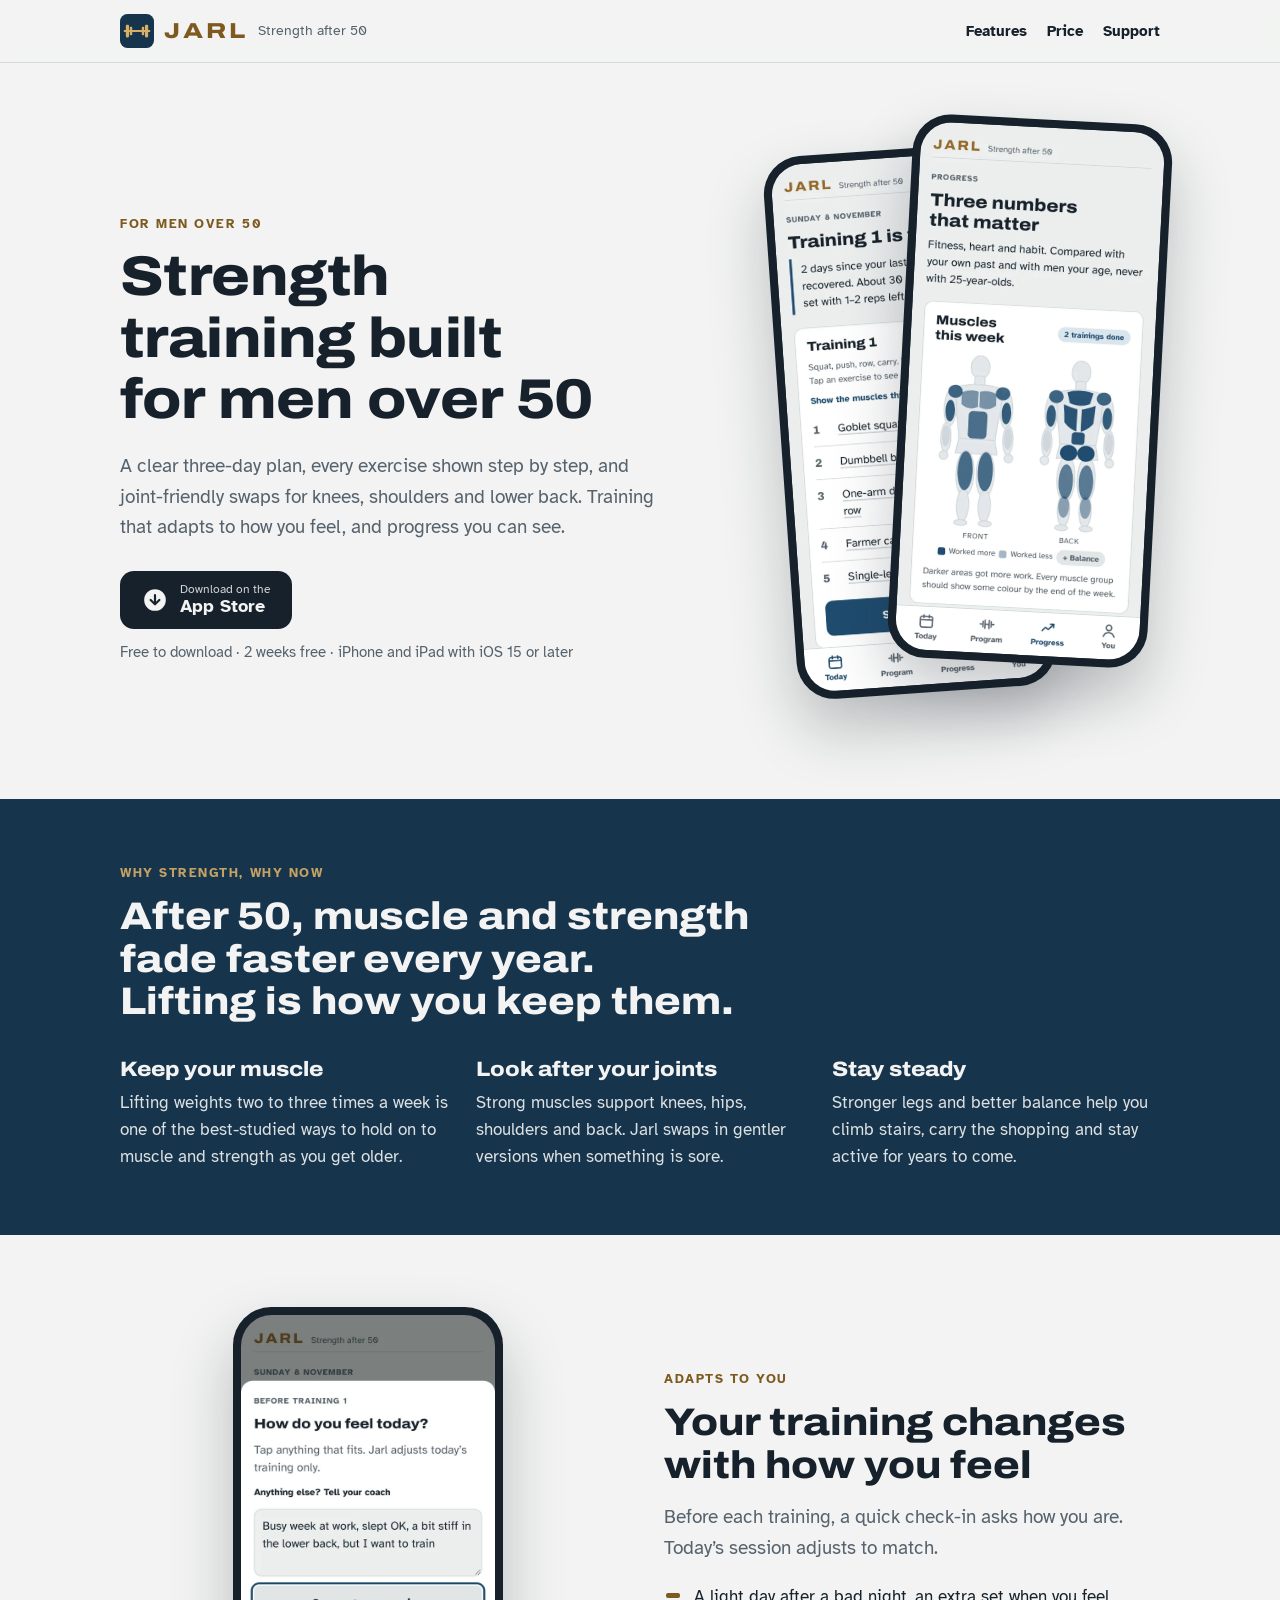
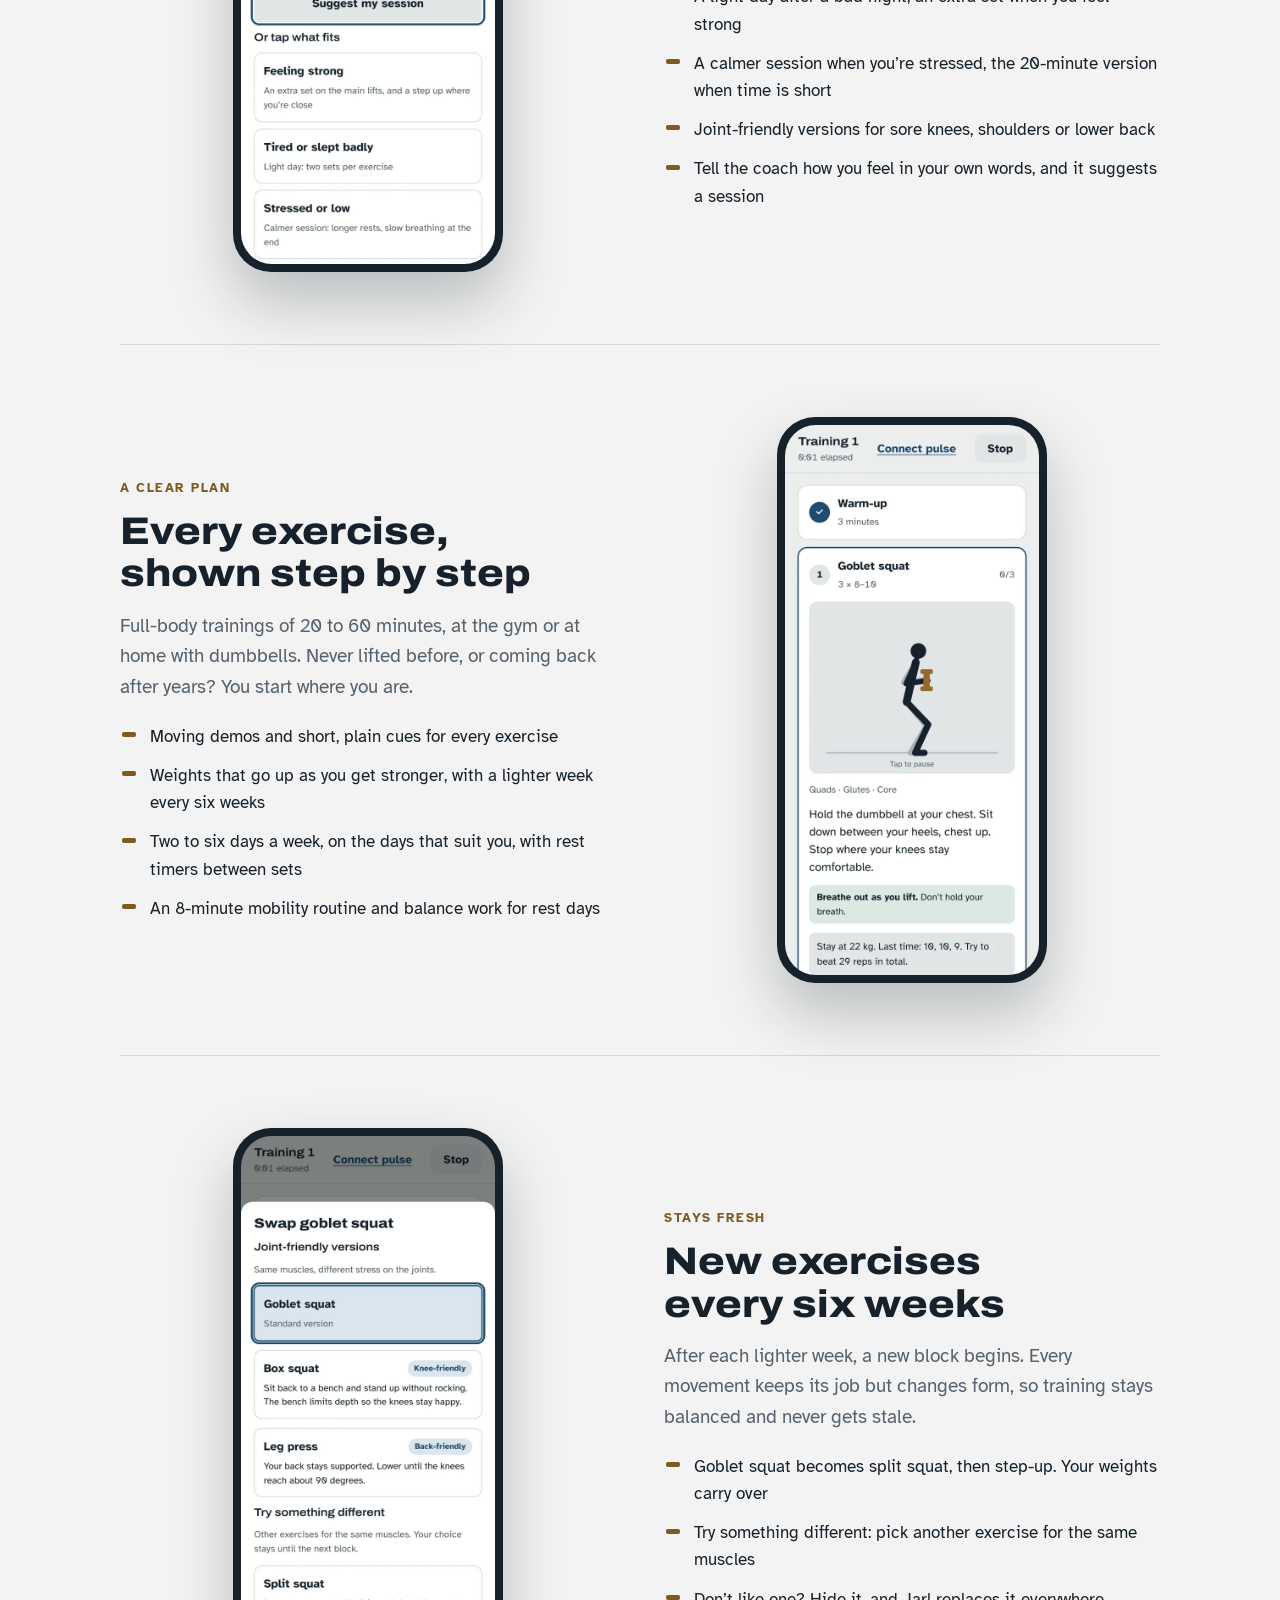
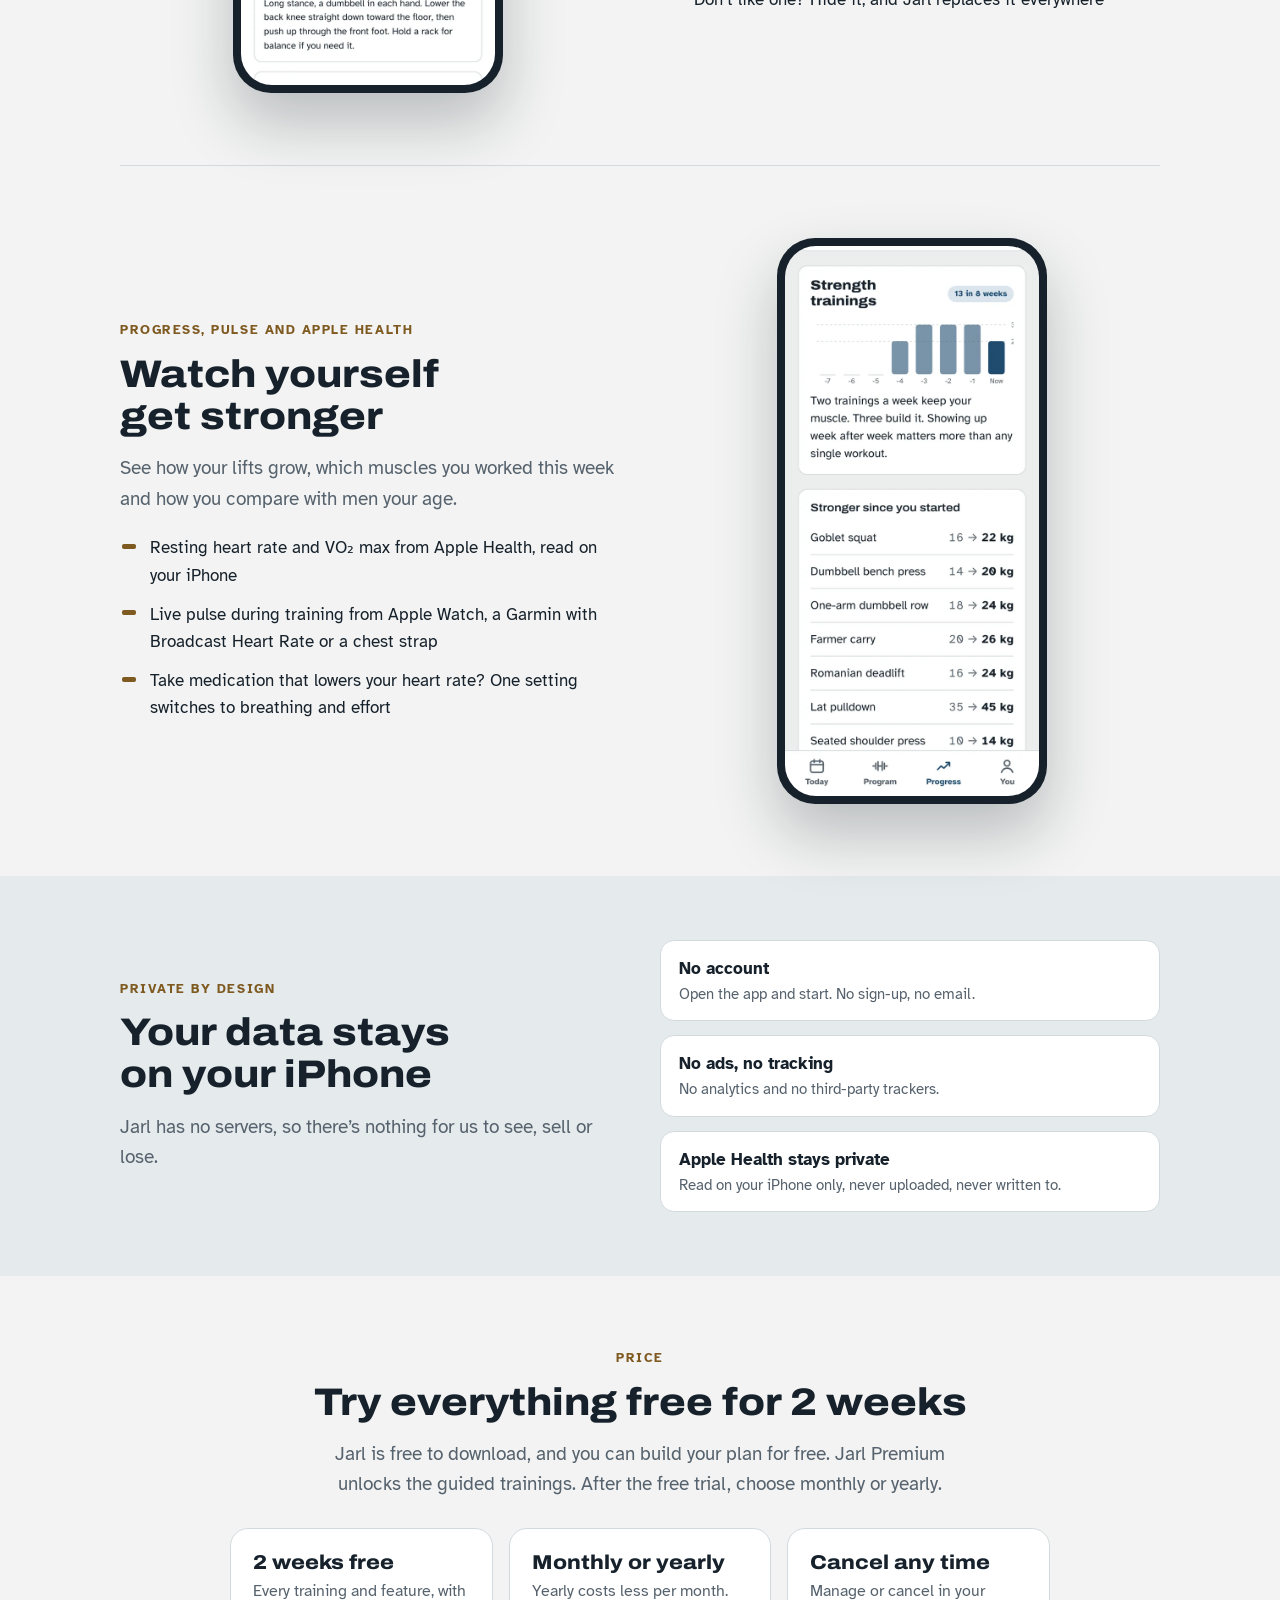
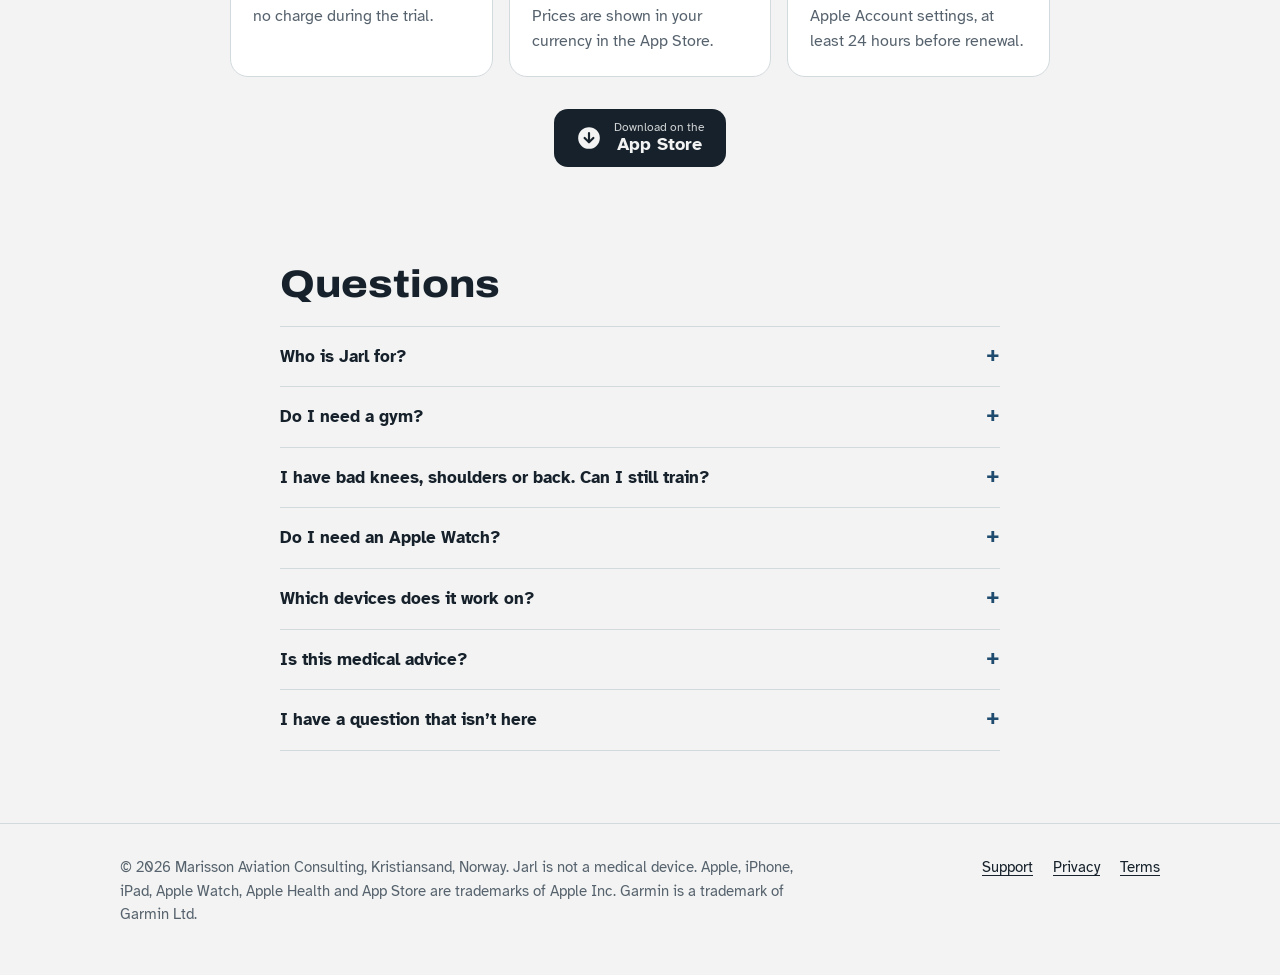
==== commit e49351a8: "Restore promo page as index.html; move app v3.0 to app.html The 16:10 upload put the web app (v3.0) " ====
--- a/index.html
+++ b/index.html
@@ -2,1618 +2,260 @@
 <html lang="en">
 <head>
 <meta charset="utf-8">
-<meta name="viewport" content="width=device-width, initial-scale=1, maximum-scale=1, user-scalable=no, viewport-fit=cover">
-<meta name="robots" content="noindex, nofollow">
-<meta name="apple-mobile-web-app-capable" content="yes">
-<meta name="mobile-web-app-capable" content="yes">
-<meta name="apple-mobile-web-app-status-bar-style" content="black-translucent">
-<meta name="apple-mobile-web-app-title" content="Jarl">
+<meta name="viewport" content="width=device-width, initial-scale=1, viewport-fit=cover">
+<title>Jarl: Strength training for men over 50</title>
+<meta name="description" content="Jarl is a strength training app for men over 50. A clear three-day plan, joint-friendly swaps for knees, shoulders and back, live pulse and progress compared with men your age. Your data stays on your iPhone.">
+<meta name="apple-itunes-app" content="app-id=6819707620">
+<meta property="og:title" content="Jarl: Strength training for men over 50">
+<meta property="og:description" content="A clear plan, joint-friendly swaps and training that adapts to how you feel. Free for 2 weeks on iPhone.">
+<meta property="og:image" content="https://maravconsult.com/jarl/img/today.webp">
 <meta name="theme-color" content="#16344C">
+<link rel="icon" href="apple-touch-icon.png">
+<link rel="canonical" href="https://maravconsult.com/jarl/">
 <link rel="apple-touch-icon" href="apple-touch-icon.png">
-<link rel="manifest" href="manifest.webmanifest">
-<style>:root{padding-top:env(safe-area-inset-top,0px);padding-bottom:env(safe-area-inset-bottom,0px)}body{margin:0;-webkit-text-size-adjust:100%;-webkit-tap-highlight-color:transparent}img{max-width:100%}[hidden]{display:none!important}</style>
-<title>Jarl: Strength after 50</title>
 <link rel="stylesheet" href="fonts.css">
 <style>
-/* Layout: one phone-width column, calm stone surfaces, bottom tab bar; the workout player opens full-screen over it */
-:root{
-  /* Fjord: deep navy, brass and weathered stone. Calm, high-contrast, grown-up */
-  --bg:#ECEEEE; --surface:#FFFFFF; --sunk:#E0E5E7; --ink:#16212B; --muted:#56626D; --line:#CDD5DA;
-  --accent:#1F4B6E; --accent-ink:#FFFFFF; --accent-soft:#DAE5EE; --brass:#94692A; --brass-soft:#F0E5D1;
-  --rest:#3E6B58; --rest-soft:#DCE9E2; --warn:#A0551C; --warn-soft:#F5E3D3; --alert:#B3261E; --alert-soft:#F8DEDA;
-  --far:#A5AFB8; --eq:#B9C2C9; --eqsoft:#E3E8EB;
-  --z1:#8A949C; --z2:#2F7FC1; --z3:#2E9A5B; --z4:#DB8216; --z5:#D23B2E;
-  --display:'Archivo','Arial Narrow',Arial,sans-serif;
-  --body:'Atkinson Hyperlegible',system-ui,-apple-system,'Segoe UI',sans-serif;
-  --r:14px;
-  --hero-bg:#16344C; --hero-ink:#EEF2F5; --hero-muted:#A9BBCB; --hero-line:#2C4C66; --hero-far:#5F7890; --hero-eq:#3F5E7A; --hero-eqsoft:#21405B; --hero-brass:#D9B064; --hero-suit:#C3CED8; --hero-hair:#8FA0B0; --suit:var(--ink); --hair:var(--muted);
-}
-:root[data-scheme="pine"]{--accent:#2C654A; --accent-soft:#DCEAE2; --brass:#8A6A2C;}
-@media (prefers-color-scheme: dark){ :root:not([data-theme="light"]){
-  --bg:#0E151C; --surface:#152029; --sunk:#1C2934; --ink:#E4EAEF; --muted:#9AA8B4; --line:#2A3845;
-  --accent:#8CB9DA; --accent-ink:#0B1520; --accent-soft:#1B3043; --brass:#D6AD62; --brass-soft:#33291A;
-  --rest:#86BFA3; --rest-soft:#1A2F25; --warn:#E0A060; --warn-soft:#35261A; --alert:#F2A097; --alert-soft:#3A201D;
-  --far:#56636F; --eq:#3E4D5A; --eqsoft:#1E2A35; --z1:#9AA6AF; --z2:#5AA6E6; --z3:#55C285; --z4:#F0A44A; --z5:#F0695C; color-scheme:dark }
-  :root:not([data-theme="light"])[data-scheme="pine"]{--accent:#72B891; --accent-soft:#1F3328; --accent-ink:#0F1A14;} }
-:root[data-theme="dark"]{
-  --bg:#0E151C; --surface:#152029; --sunk:#1C2934; --ink:#E4EAEF; --muted:#9AA8B4; --line:#2A3845;
-  --accent:#8CB9DA; --accent-ink:#0B1520; --accent-soft:#1B3043; --brass:#D6AD62; --brass-soft:#33291A;
-  --rest:#86BFA3; --rest-soft:#1A2F25; --warn:#E0A060; --warn-soft:#35261A; --alert:#F2A097; --alert-soft:#3A201D;
-  --far:#56636F; --eq:#3E4D5A; --eqsoft:#1E2A35; --z1:#9AA6AF; --z2:#5AA6E6; --z3:#55C285; --z4:#F0A44A; --z5:#F0695C; color-scheme:dark }
-:root[data-theme="dark"][data-scheme="pine"]{--accent:#72B891; --accent-soft:#1F3328; --accent-ink:#0F1A14;}
-
+:root{--bg:#F2F3F2;--surface:#FFFFFF;--ink:#16212B;--muted:#56626D;--line:#D3DADE;--accent:#1F4B6E;--band:#16344C;--brass:#7E5920;--brass-light:#D8AF66;--soft:#E5EAEC;--band-ink:#F2F3F2;
+  --display:'Archivo',system-ui,sans-serif;--body:'Atkinson Hyperlegible',system-ui,-apple-system,'Segoe UI',sans-serif}
+@media (prefers-color-scheme: dark){:root{--bg:#0F171E;--surface:#17222C;--ink:#E8EDF0;--muted:#A7B3BC;--line:#2A3946;--accent:#8CB9DA;--band:#122A3D;--brass:#D6AD62;--soft:#14202A;color-scheme:dark}}
 *{box-sizing:border-box}
-[hidden]{display:none!important}
-html{touch-action:manipulation;-webkit-text-size-adjust:100%}
-@media (min-width:700px){:root{--col:680px}}
-body{background:var(--bg);color:var(--ink);font-family:var(--body);font-size:1.125rem;line-height:1.5;-webkit-font-smoothing:antialiased}
-button{font:inherit;color:inherit;background:none;border:0;cursor:pointer}
-button:focus-visible,input:focus-visible{outline:3px solid var(--accent);outline-offset:2px;border-radius:8px}
-h1,h2,h3{font-family:var(--display);font-stretch:112%;margin:0;text-wrap:balance;line-height:1.15}
-h1{font-size:1.75rem;font-weight:800}
-h2{font-size:1.3rem;font-weight:800}
-h3{font-size:1.05rem;font-weight:600}
+html{-webkit-text-size-adjust:100%;scroll-behavior:smooth}
+body{margin:0;background:var(--bg);color:var(--ink);font-family:var(--body);font-size:1.0625rem;line-height:1.6}
+a{color:var(--accent);text-underline-offset:3px}
+img{max-width:100%;height:auto;display:block}
+.wrap{max-width:1080px;margin:0 auto;padding-inline:20px}
+h1,h2,h3{font-family:var(--display);font-stretch:112%;line-height:1.1;text-wrap:balance;margin:0}
+h1{font-size:clamp(2.2rem,6vw,3.5rem);font-weight:800;letter-spacing:-.01em}
+h2{font-size:clamp(1.7rem,4vw,2.4rem);font-weight:800}
+h3{font-size:1.25rem;font-weight:800}
+.eyebrow{font-size:.8rem;letter-spacing:.12em;text-transform:uppercase;font-weight:700;color:var(--brass);margin:0 0 12px}
 p{margin:0}
-.num{font-variant-numeric:tabular-nums}
-.wrap{max-width:var(--col,480px);margin:0 auto;padding-inline:20px;padding-block:20px 128px;display:flex;flex-direction:column;gap:22px}
-.eyebrow{font-size:.8rem;letter-spacing:.08em;text-transform:uppercase;color:var(--muted);font-weight:700}
-.muted{color:var(--muted)}
-.small{font-size:.9rem}
-.stack{display:flex;flex-direction:column;gap:10px}
-.row{display:flex;align-items:center;gap:12px}
-.between{justify-content:space-between}
-.card{background:var(--surface);border:1px solid var(--line);border-radius:var(--r);padding:18px}
-.coach{border-left:4px solid var(--accent);padding:4px 0 4px 14px}
-.coach.rest{border-color:var(--rest)}
-.btn{min-height:56px;border-radius:12px;padding:0 20px;font-weight:700;display:inline-flex;align-items:center;justify-content:center;gap:8px;width:100%}
-.btn.primary{background:var(--accent);color:var(--accent-ink)}
-.btn.ghost{background:var(--sunk)}
-.btn.link{min-height:44px;width:auto;padding:0 4px;color:var(--accent);text-decoration:underline;text-underline-offset:3px}
-.pill{display:inline-block;font-size:.78rem;font-weight:700;padding:3px 10px;border-radius:99px;background:var(--accent-soft);color:var(--accent);white-space:nowrap}
-.pill.rest{background:var(--rest-soft);color:var(--rest)}
-.pill.warn{background:var(--warn-soft);color:var(--warn)}
-.pill.plain{background:var(--sunk);color:var(--muted)}
-
-.brand{display:flex;align-items:baseline;gap:10px;padding-bottom:4px;border-bottom:1px solid var(--line)}
-.brand b{font-family:var(--display);font-stretch:112%;font-weight:800;font-size:1.35rem;letter-spacing:.14em;color:var(--brass)}
-.brand span{font-size:.85rem;color:var(--muted)}
-/* 2.0 */
-.zones{display:grid;grid-template-columns:repeat(5,minmax(0,1fr));gap:4px}
-.zones div{display:flex;flex-direction:column;gap:1px;font-size:.75rem;min-width:0}
-.zones span{height:8px;border-radius:4px}
-.zones b{font-size:.8rem}
-.zones small{color:var(--muted);font-size:.7rem;overflow-wrap:anywhere}
-.bodymap{margin:0;display:flex;flex-direction:column;gap:6px;align-items:center}
-.bodymap svg{width:100%;max-width:300px;height:auto}
-.bodymap figcaption{width:100%;max-width:300px;display:grid;grid-template-columns:1fr 1fr;text-align:center;font-size:.75rem;color:var(--muted);text-transform:uppercase;letter-spacing:.06em;margin-top:-4px}
-.maplegend{display:inline-flex;align-items:center;gap:6px;font-size:.8rem;color:var(--muted)}
-.maplegend i{width:12px;height:12px;border-radius:3px;background:var(--accent);display:inline-block}
-details.map summary{cursor:pointer;color:var(--accent);font-weight:700;font-size:.9rem;list-style:none}
-details.map summary::-webkit-details-marker{display:none}
-#player.dark{--bg:#0E151C; --surface:#152029; --sunk:#1C2934; --ink:#E4EAEF; --muted:#9AA8B4; --line:#2A3845; --accent:#8CB9DA; --accent-ink:#0B1520; --accent-soft:#1B3043; --brass:#D6AD62; --rest-soft:#1A2F25; --far:#56636F; --eq:#3E4D5A; --eqsoft:#1E2A35; --z1:#9AA6AF; --z2:#5AA6E6; --z3:#55C285; --z4:#F0A44A; --z5:#F0695C; color-scheme:dark; background:var(--bg); color:var(--ink)}
-/* 1.7 */
-.ckgrid{display:grid;grid-template-columns:1fr 1fr;gap:8px}
-.ta{width:100%;min-height:104px;border:1px solid var(--line);border-radius:12px;padding:12px;font:inherit;background:var(--bg);color:var(--ink);resize:vertical}
-.ailabel{display:block;margin-top:6px;font-size:.75rem;color:var(--muted)}
-#sheet.center{align-items:center;padding:16px}
-#sheet.center .panel{border-radius:18px;max-height:calc(100% - 32px);padding-bottom:22px;box-shadow:0 16px 48px rgba(0,0,0,.28)}
-.breath{background:var(--rest-soft);color:var(--ink);border-radius:10px;padding:8px 12px}
-/* user agreement */
-#terms{position:fixed;inset:0;background:var(--bg);overflow-y:auto;z-index:30;padding-top:env(safe-area-inset-top,0px)}
-.legal{max-width:var(--col,480px);margin:0 auto;padding-inline:20px;padding-block:18px 40px;display:flex;flex-direction:column;gap:12px}
-.legal h1{font-size:1.5rem}
-.legal h2{font-size:1.05rem;margin-top:10px}
-.legal p,.legal li{font-size:.95rem;line-height:1.55}
-.legal ul{margin:0;padding-left:1.2em;display:flex;flex-direction:column;gap:4px}
-.accept{position:sticky;bottom:0;background:var(--surface);border-top:1px solid var(--line);padding:14px 20px calc(14px + env(safe-area-inset-bottom,0px))}
-.accept .in{max-width:var(--col,480px);margin:0 auto;display:flex;flex-direction:column;gap:12px}
-.check{display:grid;grid-template-columns:28px 1fr;gap:10px;align-items:start;font-size:.95rem;cursor:pointer}
-.check input{width:24px;height:24px;margin:2px 0 0;accent-color:var(--accent)}
-.btn:disabled{opacity:.45;cursor:not-allowed}
-/* training days */
-.daychips{display:grid;grid-template-columns:repeat(7,minmax(0,1fr));gap:4px}
-.daychips button{min-width:0;padding:0;min-height:48px;border-radius:10px;background:var(--sunk);font-weight:700;font-size:.78rem;color:var(--muted)}
-.daychips button[aria-pressed="true"]{background:var(--accent);color:var(--accent-ink)}
-.daypick{display:grid;grid-template-columns:repeat(auto-fill,minmax(96px,1fr));gap:8px}
-.daypick .opt{align-items:center;text-align:center}
-.daypick .opt:disabled{opacity:.45;cursor:not-allowed}
-button.day{font:inherit;color:inherit;cursor:pointer}
-button.day .dot{box-shadow:0 0 0 0 transparent}
-button.day:hover .dot{background:var(--accent-soft)}
-/* front page */
-.hero{--suit:var(--hero-suit);--hair:var(--hero-hair);--ink:var(--hero-ink);--far:var(--hero-far);--eq:var(--hero-eq);--eqsoft:var(--hero-eqsoft);--brass:var(--hero-brass);--bg:var(--hero-bg);--muted:var(--hero-muted);--sunk:transparent;
-  background:var(--hero-bg);color:var(--hero-ink);border-radius:22px;padding:24px 20px 20px;display:flex;flex-direction:column;gap:14px;overflow:hidden}
-.hero .mark{display:flex;align-items:baseline;justify-content:space-between;gap:10px;border-bottom:1px solid var(--hero-line);padding-bottom:12px}
-.hero .mark b{font-family:var(--display);font-stretch:112%;font-weight:800;font-size:1.6rem;letter-spacing:.2em;color:var(--hero-brass)}
-.hero .mark span{font-size:.85rem;color:var(--hero-muted);letter-spacing:.06em;text-transform:uppercase}
-.hero h1{font-size:2.15rem;line-height:1.05}
-.hero p{color:var(--hero-muted)}
-.portrait-img{display:block;width:100%;height:auto;aspect-ratio:1;object-fit:cover;border-radius:16px;box-shadow:0 10px 30px rgba(0,0,0,.35)}
-.portrait{display:block;width:100%;max-width:320px;margin:-4px auto -18px}
-.portrait svg{width:100%;height:auto;display:block}
-.p-eyes{transform-box:fill-box;transform-origin:center;animation:blink 5.5s infinite}
-.p-head{transform-origin:150px 160px;animation:nod 7s ease-in-out infinite}
-.p-breathe{animation:breathe 5s ease-in-out infinite}
-@keyframes blink{0%,93%,100%{transform:scaleY(1)}95%{transform:scaleY(.08)}}
-@keyframes nod{0%,100%{transform:rotate(0)}50%{transform:rotate(-1.5deg) translateY(-1px)}}
-@keyframes breathe{0%,100%{transform:translateY(0)}50%{transform:translateY(-1.5px)}}
-@media (prefers-reduced-motion: reduce){.p-eyes,.p-head,.p-breathe{animation:none}}
-.promise{display:grid;grid-template-columns:44px 1fr;gap:14px;align-items:start;padding:14px 0;border-top:1px solid var(--line)}
-.promise:first-child{border-top:0;padding-top:0}
-.promise .ic{width:44px;height:44px;border-radius:12px;background:var(--accent-soft);color:var(--accent);display:grid;place-items:center}
-.promise .ic svg{width:24px;height:24px}
-.fact{border-left:4px solid var(--brass);padding:4px 0 4px 14px;font-size:1.05rem}
-.fact small{display:block;color:var(--muted);font-size:.8rem;margin-top:4px}
-/* exercise demos */
-.demo{display:flex;flex-direction:column;align-items:center;gap:2px;width:100%;background:var(--sunk);border-radius:12px;padding:8px 8px 6px}
-.demo svg{width:100%;height:auto;max-height:230px;display:block}
-.demo-state{color:var(--muted);font-size:.75rem}
-.exname{text-align:left;text-decoration:underline;text-decoration-color:var(--line);text-decoration-thickness:2px;text-underline-offset:4px;padding:0}
-.exname:hover{text-decoration-color:var(--accent)}
-.steps{margin:0;padding-left:1.3em;display:flex;flex-direction:column;gap:6px}
-/* heart rate */
-.hr{display:inline-flex;align-items:center;gap:6px;font-weight:700;padding:5px 12px;border-radius:99px;background:var(--sunk);white-space:nowrap}
-.hr svg{width:16px;height:16px;fill:var(--hrc,var(--accent));animation:beat 1s ease-in-out infinite}
-.hr small{font-weight:400;color:var(--muted)}
-@keyframes beat{0%,100%{transform:scale(1)}15%{transform:scale(1.25)}30%{transform:scale(1)}}
-.src{display:grid;grid-template-columns:1fr auto;gap:12px;align-items:center;padding:14px 0;border-top:1px solid var(--line)}
-.src:first-of-type{border-top:0}
-.status{font-size:.85rem;font-weight:700}
-.status.on{color:var(--accent)} .status.off{color:var(--muted)}
-.perm{list-style:none;margin:0;padding:0;border:1px solid var(--line);border-radius:12px}
-.perm li{display:flex;justify-content:space-between;gap:12px;padding:10px 14px;border-top:1px solid var(--line)}
-.perm li:first-child{border-top:0}
-/* week strip */
-.week{display:grid;grid-template-columns:repeat(7,1fr);gap:6px}
-.day{display:flex;flex-direction:column;align-items:center;gap:6px;padding:10px 0;border-radius:12px;font-size:.85rem;color:var(--muted)}
-.day .dot{width:36px;height:36px;border-radius:50%;display:grid;place-items:center;font-family:var(--display);font-weight:800;font-size:.95rem;border:2px dashed var(--line)}
-.day.done .dot{background:var(--accent);color:var(--accent-ink);border:0}
-.day.plan .dot{border:2px solid var(--accent);color:var(--accent)}
-.day.today{background:var(--surface);color:var(--ink);font-weight:700;box-shadow:0 0 0 1px var(--line)}
-
-/* exercise list */
-.exlist{list-style:none;margin:0;padding:0;display:flex;flex-direction:column}
-.exlist li{display:grid;grid-template-columns:28px 1fr auto;gap:12px;align-items:start;padding:12px 0;border-top:1px solid var(--line)}
-.exlist li:first-child{border-top:0}
-.exlist .n{font-family:var(--display);font-weight:800;color:var(--muted);padding-top:1px}
-.exlist .sr{color:var(--muted);font-size:.9rem;white-space:nowrap;padding-top:2px}
-
-/* tabs */
-.tabs{position:fixed;left:0;right:0;bottom:0;background:var(--surface);border-top:1px solid var(--line);padding-bottom:env(safe-area-inset-bottom,0px);z-index:10}
-.tabs .in{max-width:var(--col,480px);margin:0 auto;display:grid;grid-template-columns:repeat(4,1fr)}
-.tab{display:flex;flex-direction:column;align-items:center;gap:2px;padding:10px 0 12px;font-size:.8rem;color:var(--muted);font-weight:700}
-.tab svg{width:26px;height:26px}
-.tab[aria-current="page"]{color:var(--accent)}
-
-/* numbers */
-.trio{display:grid;grid-template-columns:repeat(3,1fr);gap:10px}
-.mini{background:var(--surface);border:1px solid var(--line);border-radius:12px;padding:12px;display:flex;flex-direction:column;gap:2px;min-width:0}
-.mini b{font-family:var(--display);font-size:1.5rem;font-weight:800}
-.mini span{font-size:.8rem;color:var(--muted)}
-.up{color:var(--accent);font-weight:700;font-size:.85rem}
-.bigval{font-family:var(--display);font-weight:800;font-size:2.4rem;line-height:1}
-.spark{width:100%;height:auto;display:block}
-.bands{display:flex;height:12px;border-radius:6px;overflow:hidden;gap:2px}
-.bands div{flex:1;background:var(--sunk)}
-.bands div.on{background:var(--accent)}
-.bandlbl{display:flex;justify-content:space-between;font-size:.75rem;color:var(--muted)}
-.bandlbl span{flex:1;text-align:center}
-
-/* coverage table */
-.tblwrap{overflow-x:auto}
-table.cov{width:100%;border-collapse:collapse;font-size:.95rem}
-table.cov th,table.cov td{padding:8px 6px;border-bottom:1px solid var(--line);text-align:center}
-table.cov th:first-child,table.cov td:first-child{text-align:left}
-table.cov thead th{font-family:var(--display);font-weight:800}
-.cdot{display:inline-block;width:14px;height:14px;border-radius:50%;background:var(--accent)}
-.cdot.no{background:transparent;border:2px solid var(--line)}
-
-/* toggles */
-.switch{display:flex;align-items:center;justify-content:space-between;gap:16px;padding:14px 0;border-top:1px solid var(--line)}
-.switch:first-of-type{border-top:0}
-.switch input{appearance:none;width:56px;height:32px;border-radius:99px;background:var(--sunk);position:relative;flex:none;cursor:pointer;border:1px solid var(--line)}
-.switch input::after{content:"";position:absolute;top:3px;left:3px;width:24px;height:24px;border-radius:50%;background:var(--surface);box-shadow:0 1px 2px rgba(0,0,0,.25);transition:transform .2s}
-.switch input:checked{background:var(--accent)}
-.switch input:checked::after{transform:translateX(24px)}
-.seg{display:grid;grid-auto-flow:column;grid-auto-columns:1fr;background:var(--sunk);border-radius:12px;padding:4px;gap:4px}
-.seg button{min-height:46px;border-radius:9px;font-weight:700;color:var(--muted)}
-.seg button[aria-pressed="true"]{background:var(--surface);color:var(--ink);box-shadow:0 1px 2px rgba(0,0,0,.12)}
-.field{display:flex;align-items:center;justify-content:space-between;gap:16px}
-.field input{width:90px;min-height:48px;border-radius:10px;border:1px solid var(--line);background:var(--bg);color:var(--ink);font:inherit;text-align:center}
-
-/* player */
-#player{position:fixed;inset:0;background:var(--bg);overflow-y:auto;z-index:20;padding-top:env(safe-area-inset-top,0px)}
-.phead{position:sticky;top:0;background:var(--bg);z-index:2;border-bottom:1px solid var(--line)}
-.phead .in{max-width:var(--col,480px);margin:0 auto;padding:12px 20px;display:flex;align-items:center;justify-content:space-between;gap:12px}
-@media (max-width:389px){.phead .in{padding:12px 14px;gap:8px}.phead .in b{font-size:.95em}}
-@media (max-width:349px){.phead .in{padding:10px 10px;gap:6px}.phead .in b{white-space:normal!important}}
-.pwrap{max-width:var(--col,480px);margin:0 auto;padding-inline:20px;padding-block:18px 160px;display:flex;flex-direction:column;gap:12px}
-.step{background:var(--surface);border:1px solid var(--line);border-radius:var(--r)}
-.step>button.head{width:100%;display:grid;grid-template-columns:32px 1fr auto;gap:12px;align-items:center;padding:14px 16px;text-align:left}
-.step .badge{width:32px;height:32px;border-radius:50%;display:grid;place-items:center;background:var(--sunk);font-family:var(--display);font-weight:800;font-size:.9rem}
-.step.done .badge{background:var(--accent);color:var(--accent-ink)}
-.step.open{border-color:var(--accent);box-shadow:0 0 0 1px var(--accent)}
-.step .body{padding:0 16px 16px;display:flex;flex-direction:column;gap:14px}
-.sets{display:flex;flex-wrap:wrap;gap:8px}
-.setchip{padding:6px 12px;border-radius:10px;background:var(--accent-soft);color:var(--accent);font-weight:700;font-size:.9rem}
-.setchip.todo{background:var(--sunk);color:var(--muted);font-weight:400}
-.steppers{display:grid;grid-template-columns:1fr 1fr;gap:10px}
-.stepper{background:var(--sunk);border-radius:12px;padding:8px;display:grid;grid-template-columns:48px 1fr 48px;align-items:center;text-align:center}
-.stepper button{height:48px;border-radius:10px;background:var(--surface);font-size:1.4rem;font-weight:700}
-.stepper b{font-family:var(--display);font-size:1.35rem;display:block;line-height:1.1}
-.stepper small{font-size:.75rem;color:var(--muted)}
-.hint{background:var(--sunk);border-radius:10px;padding:10px 12px;font-size:.95rem}
-.restbar{position:fixed;left:0;right:0;bottom:0;z-index:25;background:var(--rest);color:var(--surface);padding-bottom:env(safe-area-inset-bottom,0px)}
-.restbar .in{max-width:var(--col,480px);margin:0 auto;padding:14px 20px;display:flex;align-items:center;gap:14px}
-.restbar .t{font-family:var(--display);font-weight:800;font-size:1.8rem;min-width:84px}
-.restbar .track{flex:1;height:8px;border-radius:4px;background:rgba(255,255,255,.3);overflow:hidden}
-.restbar .fill{height:100%;background:var(--surface);width:100%}
-.restbar button{min-height:44px;padding:0 12px;border-radius:10px;background:rgba(255,255,255,.18);color:var(--surface);font-weight:700}
-
-/* sheet */
-#sheet{position:fixed;inset:0;z-index:40;background:rgba(10,16,13,.5);display:flex;align-items:flex-end;justify-content:center}
-#sheet .panel{background:var(--surface);width:100%;max-width:var(--col,480px);border-radius:18px 18px 0 0;padding:22px 20px calc(24px + env(safe-area-inset-bottom,0px));max-height:88vh;overflow-y:auto;display:flex;flex-direction:column;gap:14px}
-.opt{width:100%;text-align:left;border:1px solid var(--line);border-radius:12px;padding:14px;display:flex;flex-direction:column;gap:6px}
-.opt[aria-pressed="true"]{border-color:var(--accent);box-shadow:0 0 0 1px var(--accent);background:var(--accent-soft)}
-.note{font-size:.85rem;color:var(--muted);border-top:1px solid var(--line);padding-top:12px}
-.paylist{margin:0;padding-left:1.2em;display:flex;flex-direction:column;gap:4px}
-.payrow{display:flex;align-items:center;justify-content:space-between;gap:10px;width:100%}
-.save{font-size:.8rem;font-weight:700;background:var(--brass-soft);color:var(--brass);border-radius:999px;padding:3px 10px;white-space:nowrap}
-.paylinks{display:flex;gap:4px 18px;flex-wrap:wrap;align-items:center}.paylinks a{color:var(--accent);text-underline-offset:3px}.paylinks .btn.link{min-height:36px;padding:0;font-size:inherit}
-#sheet .btn[disabled]{opacity:.6}
-@media (prefers-reduced-motion: reduce){*{transition:none!important}}
+.lead{font-size:1.2rem;color:var(--muted);max-width:34em}
+
+/* header */
+.top{position:sticky;top:0;z-index:5;background:color-mix(in srgb,var(--bg) 92%,transparent);backdrop-filter:blur(10px);-webkit-backdrop-filter:blur(10px);border-bottom:1px solid var(--line);padding-top:env(safe-area-inset-top,0px)}
+.top .wrap{display:flex;align-items:center;gap:16px;min-height:62px}
+.brand{display:flex;align-items:center;gap:10px;text-decoration:none;color:var(--ink)}
+.brand img{width:34px;height:34px}
+.brand b{font-family:var(--display);font-stretch:125%;font-weight:800;font-size:1.35rem;letter-spacing:.14em;color:var(--brass)}
+.brand span{font-size:.9rem;color:var(--muted)}
+.top nav{margin-left:auto;display:flex;gap:20px;font-size:.95rem}
+.top nav a{color:var(--ink);text-decoration:none;font-weight:700}
+.top nav a:hover{color:var(--accent)}
+@media (max-width:640px){.top nav .hide-s,.brand span{display:none}}
+
+/* buttons */
+.store{display:inline-flex;align-items:center;gap:12px;background:var(--ink);color:var(--bg);text-decoration:none;border-radius:14px;padding:12px 22px;min-height:56px}
+.store small{display:block;font-size:.72rem;line-height:1.1;opacity:.85}
+.store strong{display:block;font-size:1.15rem;line-height:1.15}
+.store svg{width:26px;height:26px;flex:none}
+.note{font-size:.92rem;color:var(--muted);margin-top:12px}
+
+/* hero */
+.hero{padding-block:56px 40px;overflow:hidden}
+.hero .wrap{display:grid;grid-template-columns:1.1fr .9fr;gap:40px;align-items:center}
+.hero .lead{margin:20px 0 28px}
+.phones{position:relative;min-height:640px}
+.phone{width:260px;border-radius:38px;padding:8px;background:#16212B;box-shadow:0 30px 60px rgba(22,33,43,.25)}
+.phone img{border-radius:31px;width:100%;aspect-ratio:600/1298;object-fit:cover}
+.phones .phone:first-child{position:absolute;right:120px;top:30px;transform:rotate(-4deg)}
+.phones .phone:last-child{position:absolute;right:0;top:0;transform:rotate(3deg)}
+@media (max-width:860px){.hero .wrap{grid-template-columns:1fr}.phones{min-height:560px;max-width:420px;margin:0 auto;width:100%}.phones .phone:first-child{right:auto;left:0}.phone{width:230px}}
+
+/* why */
+.why{background:var(--band);color:var(--band-ink);padding-block:64px}
+.why .eyebrow{color:var(--brass-light)}
+.why h2{max-width:20em}
+.why .grid{display:grid;grid-template-columns:repeat(3,1fr);gap:28px;margin-top:36px}
+.why h3{font-size:1.3rem;margin-bottom:8px}
+.why p{opacity:.9}
+@media (max-width:760px){.why .grid{grid-template-columns:1fr}}
+
+/* features */
+.feat{padding-block:72px;display:grid;grid-template-columns:1fr 1fr;gap:48px;align-items:center}
+.feat + .feat{border-top:1px solid var(--line)}
+.feat .phone{width:270px;margin:0 auto}
+.feat.flip .shot{order:2}
+.feat h2{margin-bottom:16px}
+.feat ul{margin:20px 0 0;padding:0;list-style:none;display:grid;gap:12px}
+.feat li{padding-left:30px;position:relative}
+.feat li::before{content:'';position:absolute;left:2px;top:.55em;width:14px;height:5px;border-radius:2px;background:var(--brass)}
+@media (max-width:760px){.feat{grid-template-columns:1fr;gap:32px;padding-block:56px}.feat.flip .shot{order:0}}
+
+/* privacy band */
+.privacy{background:var(--soft);padding-block:64px}
+.privacy .wrap{display:grid;grid-template-columns:1fr 1fr;gap:40px;align-items:center}
+.ticks{display:grid;gap:14px;margin:0;padding:0;list-style:none}
+.ticks li{background:var(--surface);border:1px solid var(--line);border-radius:14px;padding:14px 18px;font-weight:700}
+.ticks li span{display:block;font-weight:400;color:var(--muted);font-size:.95rem}
+@media (max-width:760px){.privacy .wrap{grid-template-columns:1fr}}
+
+/* price */
+.price{padding-block:72px;text-align:center}
+.price .lead{margin:16px auto 28px}
+.cards{display:grid;grid-template-columns:repeat(3,1fr);gap:16px;max-width:820px;margin:0 auto 32px;text-align:left}
+.card{background:var(--surface);border:1px solid var(--line);border-radius:18px;padding:22px}
+.card h3{margin-bottom:6px}
+.card p{color:var(--muted);font-size:.98rem}
+@media (max-width:760px){.cards{grid-template-columns:1fr}}
+
+/* faq */
+.faq{padding-block:24px 72px;max-width:760px}
+.faq h2{margin-bottom:20px}
+details{border-top:1px solid var(--line);padding:16px 0}
+details:last-of-type{border-bottom:1px solid var(--line)}
+summary{font-weight:700;cursor:pointer;font-size:1.08rem;list-style:none;display:flex;justify-content:space-between;gap:16px}
+summary::-webkit-details-marker{display:none}
+summary::after{content:'+';font-size:1.4rem;line-height:1;color:var(--accent)}
+details[open] summary::after{content:'–'}
+details p{margin-top:10px;color:var(--muted)}
+
+/* footer */
+footer{border-top:1px solid var(--line);padding-block:32px 48px;font-size:.92rem;color:var(--muted)}
+footer .wrap{display:flex;flex-wrap:wrap;gap:12px 28px;justify-content:space-between}
+footer nav{display:flex;gap:20px;flex-wrap:wrap}
+footer a{color:var(--ink)}
+.disclaimer{max-width:46em}
 </style>
-
 </head>
 <body>
-<div id="view" class="wrap" aria-live="polite"></div>
-
-<nav class="tabs" aria-label="Main">
-  <div class="in">
-    <button class="tab" data-tab="today"><svg viewBox="0 0 24 24" fill="none" stroke="currentColor" stroke-width="2" stroke-linecap="round"><rect x="3" y="5" width="18" height="16" rx="3"/><path d="M3 10h18M8 3v4M16 3v4"/></svg>Today</button>
-    <button class="tab" data-tab="program"><svg viewBox="0 0 24 24" fill="none" stroke="currentColor" stroke-width="2" stroke-linecap="round"><path d="M2 12h2M20 12h2M6 8v8M18 8v8M9 6v12M15 6v12M9 12h6"/></svg>Program</button>
-    <button class="tab" data-tab="progress"><svg viewBox="0 0 24 24" fill="none" stroke="currentColor" stroke-width="2" stroke-linecap="round" stroke-linejoin="round"><path d="M3 17l5-5 4 3 8-8"/><path d="M15 7h5v5"/></svg>Progress</button>
-    <button class="tab" data-tab="profile"><svg viewBox="0 0 24 24" fill="none" stroke="currentColor" stroke-width="2" stroke-linecap="round"><circle cx="12" cy="8" r="4"/><path d="M4 21c1.5-4 4.5-6 8-6s6.5 2 8 6"/></svg>You</button>
-  </div>
-</nav>
-
-<section id="player" hidden></section>
-<section id="terms" hidden></section>
-<div id="restbar" class="restbar" hidden></div>
-<div id="sheet" hidden></div>
-
-<script>
-const APP_VERSION='3.0', APP_DATE='8 Nov 2026';
-const DAY = 864e5;
-const today0=()=>{const d=new Date();d.setHours(0,0,0,0);return d.getTime()};
-let T0 = today0();
-
-/* ---------- Program ---------- */
-const WARMUP3 = ['Arm circles, 30 s','Hip hinges, 10 slow reps','Sit-to-stand from a chair, 10 reps','Cat-cow, 8 reps','March in place, 60 s'];
-const WARMUP5 = [...WARMUP3,'Arm swings across the body, 30 s','Hip circles, 10 each way','Slow bodyweight squats to a chair, 10 reps'];
-const PROGRAM = {
-  A:{focus:'Squat, push, row, carry',ex:[
-    {id:'goblet',name:'Goblet squat',m:['Quads','Glutes','Core'],sets:3,lo:8,hi:10,rest:75,unit:'kg',start:16,
-     cue:'Hold the dumbbell at your chest. Sit down between your heels, chest up. Stop where your knees stay comfortable.',
-     alts:[{for:'knee',name:'Box squat',start:12,cue:'Sit back to a bench and stand up without rocking. The bench limits depth so the knees stay happy.'},
-           {for:'back',gym:1,name:'Leg press',start:60,cue:'Your back stays supported. Lower until the knees reach about 90 degrees.'}]},
-    {id:'bench',name:'Dumbbell bench press',m:['Chest','Shoulders','Arms'],sets:3,lo:8,hi:10,rest:75,unit:'kg',start:14,
-     cue:'Lower the dumbbells to chest level, elbows about 45 degrees from your body. Press up and slightly together.',
-     alts:[{for:'shoulder',name:'Dumbbell floor press',start:14,cue:'Lie on the floor, palms facing each other. The floor stops your elbows before the shoulder is stretched.'}]},
-    {id:'row',name:'One-arm dumbbell row',m:['Back','Arms','Grip'],sets:3,lo:10,hi:12,rest:45,unit:'kg',start:18,each:true,
-     cue:'Hand and knee on the bench, back flat. Pull the dumbbell toward your hip, not your armpit.',
-     alts:[{for:'back',name:'Chest-supported row',start:12,cue:'Lie face down on an incline bench and row both dumbbells. No load on the lower back.'}]},
-    {id:'carry',name:'Farmer carry',m:['Grip','Core','Back'],sets:3,lo:30,hi:30,rest:60,unit:'m',start:20,
-     cue:'A dumbbell in each hand. Stand tall, take short steps, keep the weights from swinging.',
-     alts:[{for:'back',name:'Suitcase carry',start:14,cue:'One lighter dumbbell, switch hands each length. Trains the core to keep you upright.'}]},
-    {id:'curl',name:'Dumbbell biceps curl',m:['Arms','Grip'],sets:2,lo:10,hi:12,rest:45,unit:'kg',start:8,min:45,
-     cue:'Elbows at your sides. Curl up, then take two seconds to lower. No swinging.',
-     alts:[{for:'shoulder',name:'Hammer curl',start:8,cue:'Palms facing each other. Easier on the elbows and the front of the shoulder.'}]},
-    {id:'facepull',name:'Band face pull',m:['Shoulders','Back'],sets:2,lo:12,hi:15,rest:30,unit:'bw',min:45,
-     cue:'Band at face height. Pull toward your eyes with elbows high and squeeze your shoulder blades. Keeps shoulders healthy.',
-     alts:[]},
-    {id:'stand',name:'Single-leg stand',m:['Balance','Calves'],sets:2,lo:20,hi:30,rest:20,unit:'sec',each:true,
-     cue:'Stand next to a wall. Lift one foot and hold. To make it harder, turn your head slowly side to side.',
-     alts:[{for:'knee',name:'Tandem stance',cue:'One foot directly in front of the other, then hold. Less load on the standing knee.'}]},
-    {id:'z2',gym:1,name:'Easy cardio',m:['Heart'],sets:1,lo:10,hi:10,rest:0,unit:'min',min:60,
-     cue:'Bike, rower or a brisk incline walk. Keep a pace where you can still talk in full sentences. Finish with two minutes of slow walking.',
-     alts:[{for:'knee',gym:1,name:'Rower or arm bike',cue:'Rowing and arm cycling keep your heart working with little load on the knees.'},{for:'home',name:'Brisk walk',cue:'Walk outdoors at a pace where you can talk but not sing. Swing your arms. Finish with two minutes of slow walking.'}]}
-  ]},
-  B:{focus:'Hinge, pull, press, lunge',ex:[
-    {id:'rdl',name:'Romanian deadlift',m:['Hamstrings','Glutes','Back'],sets:3,lo:8,hi:10,rest:75,unit:'kg',start:16,
-     cue:'Soft knees, push the hips back and let the weights slide down your thighs. Stop when you feel the hamstrings. Keep a flat back.',
-     alts:[{for:'back',name:'Glute bridge',start:10,cue:'On your back, feet flat, dumbbell on the hips. Drive the hips up. Same muscles, no forward bend.'}]},
-    {id:'pulldown',gym:1,name:'Lat pulldown',m:['Back','Arms'],sets:3,lo:10,hi:12,rest:60,unit:'kg',start:35,
-     cue:'Pull the bar to your upper chest. Think of driving the elbows down toward your back pockets.',
-     alts:[{for:'shoulder',gym:1,name:'Neutral-grip pulldown',start:30,cue:'Palms facing each other. Easier on the front of the shoulder.'},
-           {for:'home',name:'Band pulldown',unit:'bw',cue:'Anchor a band high on a door. Pull down to your chest, squeeze and return slowly.'}]},
-    {id:'ohp',name:'Seated shoulder press',m:['Shoulders','Arms'],sets:3,lo:8,hi:10,rest:75,unit:'kg',start:10,
-     cue:'Back against the bench. Press straight up without arching your lower back.',
-     alts:[{for:'shoulder',name:'Incline dumbbell press',start:12,cue:'Bench at 30 degrees. Works the shoulders at a gentler angle than pressing overhead.'}]},
-    {id:'split',name:'Split squat',m:['Quads','Glutes','Balance'],sets:3,lo:8,hi:10,rest:45,unit:'kg',start:8,each:true,
-     cue:'Long stance. Lower the back knee straight down toward the floor. Hold a rack for balance if you need it.',
-     alts:[{for:'knee',name:'Low step-up',start:6,cue:'Use a 20 cm step. Drive through the whole foot and step down slowly.'}]},
-    {id:'deadbug',name:'Dead bug',m:['Core'],sets:2,lo:8,hi:10,rest:30,unit:'bw',each:true,
-     cue:'Lower back pressed into the floor. Slowly extend the opposite arm and leg, then return.',
-     alts:[{for:'back',name:'Bent-knee dead bug',cue:'Keep the knees bent at 90 degrees and tap the heels to the floor. Shorter lever, less strain.'}]},
-    {id:'pushdown',gym:1,name:'Triceps pushdown',m:['Arms'],sets:2,lo:10,hi:12,rest:45,unit:'kg',start:15,min:45,
-     cue:'Elbows pinned to your sides. Push the handle down until your arms are straight.',
-     alts:[{for:'home',name:'Band pushdown',unit:'bw',cue:'Anchor a band high on a door and push down the same way.'}]},
-    {id:'sideplank',name:'Side plank',m:['Core'],sets:2,lo:20,hi:30,rest:30,unit:'sec',each:true,min:45,
-     cue:'On your forearm, body in a straight line from head to feet. Knees down makes it easier.',
-     alts:[{for:'shoulder',name:'Standing side bend hold',cue:'Hold a dumbbell in one hand and stand tall without leaning. No load on the shoulder.'}]},
-    {id:'tandem',name:'Heel-to-toe walk',m:['Balance'],sets:2,lo:20,hi:20,rest:20,unit:'bw',
-     cue:'Walk 20 steps along a line, heel touching toe. Eyes forward, not at your feet. Stay near a wall.',
-     alts:[]},
-    {id:'z2',gym:1,name:'Easy cardio',m:['Heart'],sets:1,lo:10,hi:10,rest:0,unit:'min',min:60,
-     cue:'Bike, rower or a brisk incline walk. Keep a pace where you can still talk in full sentences. Finish with two minutes of slow walking.',
-     alts:[{for:'knee',gym:1,name:'Rower or arm bike',cue:'Rowing and arm cycling keep your heart working with little load on the knees.'},{for:'home',name:'Brisk walk',cue:'Walk outdoors at a pace where you can talk but not sing. Swing your arms. Finish with two minutes of slow walking.'}]}
-  ]},
-  C:{focus:'Step, push, row, glutes',ex:[
-    {id:'stepup',name:'Dumbbell step-up',m:['Quads','Glutes','Balance'],sets:3,lo:8,hi:10,rest:45,unit:'kg',start:10,each:true,
-     cue:'Knee-height box. Push through the heel of the top foot. Don’t bounce off the bottom foot.',
-     alts:[{for:'knee',gym:1,name:'Leg press, short range',start:50,cue:'Stop above 90 degrees. Heavy work for the legs with little knee stress.'}]},
-    {id:'pushup',name:'Incline push-up',m:['Chest','Shoulders','Arms','Core'],sets:3,lo:8,hi:12,rest:60,unit:'bw',
-     cue:'Hands on a bench or bar, body in one straight line. Use a lower surface as you get stronger.',
-     alts:[{for:'shoulder',name:'Band chest press',unit:'bw',cue:'Band anchored behind you, press forward. Stop before the shoulder feels pinched.'}]},
-    {id:'cablerow',gym:1,name:'Seated cable row',m:['Back','Arms','Shoulders'],sets:3,lo:10,hi:12,rest:60,unit:'kg',start:35,
-     cue:'Sit tall. Pull the handle to your stomach and squeeze the shoulder blades together.',
-     alts:[{for:'home',name:'Band seated row',unit:'bw',cue:'Sit on the floor with your legs straight and a band around your feet. Pull the handles to your stomach and squeeze your shoulder blades together.'},{for:'back',name:'Chest-supported row',start:12,cue:'Lie face down on an incline bench and row both dumbbells. No load on the lower back.'}]},
-    {id:'thrust',name:'Hip thrust',m:['Glutes','Hamstrings'],sets:3,lo:10,hi:12,rest:60,unit:'kg',start:20,
-     cue:'Upper back on a bench, dumbbell on the hips. Drive up until the hips line up with the knees. Pause one second.',
-     alts:[{for:'knee',name:'Glute bridge',start:10,cue:'Same movement from the floor, with less knee bend.'}]},
-    {id:'pallof',name:'Pallof press',m:['Core'],sets:2,lo:10,hi:10,rest:30,unit:'bw',each:true,
-     cue:'Stand side-on to a cable or band. Press it straight out from your chest and don’t let it twist you.',
-     alts:[]},
-    {id:'lateral',name:'Lateral raise',m:['Shoulders'],sets:2,lo:12,hi:15,rest:45,unit:'kg',start:4,min:45,
-     cue:'Light dumbbells. Raise to shoulder height with a slight bend in the elbows, thumbs level.',
-     alts:[{for:'shoulder',name:'Partial lateral raise',start:3,cue:'Stop at 45 degrees. All the benefit, less pinching at the top.'}]},
-    {id:'backext',gym:1,name:'Back extension',m:['Back','Glutes'],sets:2,lo:10,hi:12,rest:45,unit:'bw',min:45,
-     cue:'On a 45-degree bench. Lower slowly, rise until your body is in a straight line. Don\u2019t arch past it.',
-     alts:[{for:'home',name:'Bird dog',cue:'On hands and knees, reach one arm and the opposite leg out and hold two seconds. Builds the back without load.'},{for:'back',name:'Bird dog',cue:'On hands and knees, reach one arm and the opposite leg out and hold two seconds. Builds the back without load.'}]},
-    {id:'calf',name:'Single-leg calf raise',m:['Calves','Balance'],sets:2,lo:10,hi:12,rest:30,unit:'bw',each:true,
-     cue:'Hold a support. Rise up slowly, then take three seconds to lower.',
-     alts:[{for:'knee',name:'Two-leg calf raise',cue:'Both feet on the floor, same slow lowering.'}]},
-    {id:'z2',gym:1,name:'Easy cardio',m:['Heart'],sets:1,lo:10,hi:10,rest:0,unit:'min',min:60,
-     cue:'Bike, rower or a brisk incline walk. Keep a pace where you can still talk in full sentences. Finish with two minutes of slow walking.',
-     alts:[{for:'knee',gym:1,name:'Rower or arm bike',cue:'Rowing and arm cycling keep your heart working with little load on the knees.'},{for:'home',name:'Brisk walk',cue:'Walk outdoors at a pace where you can talk but not sing. Swing your arms. Finish with two minutes of slow walking.'}]}
-  ]}
-};
-const ORDER = ['A','B','C'];
-const JOINT = {knee:'Knee-friendly',shoulder:'Shoulder-friendly',back:'Back-friendly',home:'Home option'};
-const GROUPS = ['Heart','Chest','Back','Shoulders','Arms','Quads','Hamstrings','Glutes','Calves','Core','Grip','Balance'];
-const MOBILITY = [
-  {name:'Cat-cow',dose:'60 s',secs:60,cue:'Get on your hands and knees, hands under your shoulders. Breathe out and round your back up toward the ceiling, chin to chest. Breathe in and let your stomach sink as you look slightly forward. Move slowly with your breath.'},
-  {name:'Hip flexor stretch',dose:'45 s each side',secs:45,each:true,cue:'Kneel on one knee with the other foot flat in front. Put a cushion under the knee. Squeeze the buttock of the back leg and shift your hips forward until you feel a stretch at the front of the hip. Reach the arm on the kneeling side up for a deeper stretch.'},
-  {name:'Child\u2019s pose reach',dose:'45 s',secs:45,cue:'Start on your hands and knees. Sit your hips back toward your heels and slide your hands forward along the floor. Let your head rest and breathe slowly into your back. Stop where your knees are comfortable.'},
-  {name:'Wall slides',dose:'10 slow reps',cue:'Stand with your back, head and arms against a wall, elbows bent like a W. Slide your arms up into a Y, keeping them against the wall. Go only as high as you can without your lower back arching.'},
-  {name:'Ankle rocks',dose:'10 each side',cue:'Kneel on one knee with the other foot flat in front. Rock the front knee forward past your toes while the heel stays down. Hold one second, then rock back. Good ankles make stairs and squats easier.'},
-  {name:'Chin tucks',dose:'10 reps',cue:'Sit tall. Glide your head straight back to make a double chin, without tipping it down. Hold two seconds and relax. It undoes hours of looking down at screens.'}
-];
-
-/* ---------- State (example user, marked as sample) ---------- */
-const state = {
-  tab:'today', age:56, length:30, notify:'train',
-  joints:{knee:false,shoulder:false,back:false},
-  swaps:{}, variety:{}, hidden:[], swapsBlock:0, ai:true,
-  history:[],
-  last:{},
-  first:{},
-  days:[0,2,4], weekOverride:null, terms:null,
-  health:{connected:false}, scheme:'fjord', welcome:true, onboard:false, hrMed:false, textSize:'m', equip:'gym', warm:3, workDark:0, units:(()=>{try{return /^en-(US|LR)$/i.test(navigator.language)?'lb':'kg'}catch(e){return 'kg'}})(),
-  player:null
-};
-try{if(localStorage.getItem('jarl-welcome')) state.welcome=false}catch(e){}
-/* ---------- Native bridge (iPhone app) ---------- */
-const CAP=window.Capacitor, NATIVE=!!(CAP&&CAP.isNativePlatform&&CAP.isNativePlatform());
-const nat=(plugin,method,opts)=>NATIVE?CAP.nativePromise(plugin,method,opts||{}):Promise.reject(new Error('Only in the iPhone app'));
-const withTimeout=(p,ms)=>Promise.race([p,new Promise((_,rej)=>setTimeout(()=>rej(new Error('timeout')),ms))]);
-// Restore saved data from the iPhone's app storage if the web storage was cleared
-if(NATIVE){ nat('Preferences','get',{key:'jarl-v1'}).then(r=>{let local=null; try{local=localStorage.getItem('jarl-v1')}catch(e){}
-  if(r&&r.value&&!local){ try{localStorage.setItem('jarl-v1',r.value); localStorage.setItem('jarl-welcome','1')}catch(e){} location.reload(); } }).catch(()=>{}); }
-const HEALTH={loaded:false,vo2:null,vo2w:[],rhr:null,rhrw:[],hrv:null};
-async function loadHealth(){
-  if(!NATIVE||!state.health.connected) return;
-  const g=(m,o)=>withTimeout(nat('JarlHealth',m,o),8000).catch(()=>null);
-  const [v,vw,r,rw,h]=await Promise.all([g('latest',{type:'vo2max'}),g('weekly',{type:'vo2max',weeks:12}),g('latest',{type:'restingHeartRate'}),g('weekly',{type:'restingHeartRate',weeks:12}),g('latest',{type:'hrv'})]);
-  HEALTH.vo2=v&&v.found?v:null; HEALTH.vo2w=(vw&&vw.points)||[]; HEALTH.rhr=r&&r.found?r:null; HEALTH.rhrw=(rw&&rw.points)||[]; HEALTH.hrv=h&&h.found?h:null; HEALTH.loaded=true;
-  if(!state.player) render();
-}
-// Pulse from Apple Health (Apple Watch) or Bluetooth (Garmin broadcast, chest straps). Bluetooth wins when both send.
-function onPulse(d){ const x=(d&&d.bpm!=null)?d:(d&&d.data)||{}; const P=state.player; if(!P||!P.real||!x.bpm) return; if(x.date&&x.date<P.t0-60000) return;
-  const bt=x.source==='bluetooth'; if(!bt&&P.hrSrc==='bluetooth'&&Date.now()-P.lastHrAt<10000) return;
-  P.hr=x.bpm; P.lastHrAt=Date.now(); P.hrSrc=bt?'bluetooth':'health'; P.hrLog.push(x.bpm); }
-const pulseOn=()=>!!(state.health.connected||(NATIVE&&state.hrdev));
-function stopPulse(){ nat('JarlHealth','stopHeartRate',{}).catch(()=>{}); nat('JarlHR','disconnect',{}).catch(()=>{}); }
-const BLE={found:{},scanning:false,err:'',busy:'',ok:''};
-if(NATIVE){ try{ CAP.addListener('JarlHealth','heartRate',onPulse); CAP.addListener('JarlHR','heartRate',onPulse);
-  CAP.addListener('JarlHR','device',(d)=>{ const x=(d&&d.id)?d:(d&&d.data)||{}; if(!x.id) return; BLE.found[x.id]=x; if($('#sheet .blelist')) sheet(bleHTML()); }); }catch(e){}
-  document.addEventListener('visibilitychange',()=>{ if(!document.hidden) loadHealth(); }); }
-/* ---------- Jarl Premium: App Store subscription (iPhone app only) ---------- */
-const PLANS={yearly:'com.maravconsult.jarl.yearly',monthly:'com.maravconsult.jarl.monthly'};
-const TERMS_URL='https://vidarmar.github.io/garpur-jarl/terms.html', PRIV_URL='https://vidarmar.github.io/garpur-jarl/privacy.html';
-const STORE={products:null,loaded:false,loading:null,busy:false,pick:'yearly',msg:'',next:null};
-state.sub={active:false};
-try{const c=JSON.parse(localStorage.getItem('jarl-sub')||'null'); if(c&&typeof c==='object') state.sub=c;}catch(e){}
-function setSub(e){ if(!e||e.active==null) return; state.sub={active:!!e.active,productId:e.productId||null,expires:e.expires||null,inTrial:!!e.inTrial,willRenew:e.willRenew!==false,checked:Date.now()}; try{localStorage.setItem('jarl-sub',JSON.stringify(state.sub))}catch(x){} }
-// Premium if subscribed. The web preview is always open. A cached expiry gets 3 days' grace for renewals made while offline.
-const premium=()=>!NATIVE||!!(state.sub.active&&(!state.sub.expires||state.sub.expires+3*864e5>Date.now()));
-function loadStore(){
-  if(!NATIVE) return Promise.resolve();
-  if(STORE.loading) return STORE.loading;
-  STORE.loading=Promise.all([withTimeout(nat('JarlStore','products',{ids:Object.values(PLANS)}),10000).catch(()=>null), withTimeout(nat('JarlStore','entitlement'),8000).catch(()=>null)]).then(([p,e])=>{
-    const list=(p&&p.products)||[]; STORE.products=list.length?list:null; STORE.loaded=true; STORE.loading=null; if(e) setSub(e); });
-  return STORE.loading;
-}
-const planOf=id=>id===PLANS.monthly?'monthly':id===PLANS.yearly?'yearly':null;
-const prodOf=k=>STORE.products&&STORE.products.find(p=>p.id===PLANS[k]);
-function trialLen(p){ const i=p&&p.intro; if(!i||i.mode!=='freeTrial'||!p.trialEligible) return ''; const n=(i.value||1)*(i.count||1);
-  return i.unit==='day'?`${n} days`:i.unit==='week'?`${n*7} days`:i.unit==='month'?(n===1?'1 month':`${n} months`):(n===1?'1 year':`${n} years`); }
-const perWord=p=>p&&p.period?(p.period.value>1?`${p.period.value} ${p.period.unit}s`:p.period.unit):'';
-function money(v,cur){ try{return new Intl.NumberFormat(navigator.language||'en',{style:'currency',currency:cur,maximumFractionDigits:0}).format(v)}catch(e){return Math.round(v)+' '+cur} }
-function payHTML(){
-  if(!STORE.loaded) return `<span class="eyebrow">Jarl Premium</span><h2>Loading the plans…</h2><p class="muted">Asking the App Store. This takes a moment.</p><button class="btn ghost" data-act="pay-close">Not now</button>`;
-  const y=prodOf('yearly'), m=prodOf('monthly'), sel=prodOf(STORE.pick)||y||m, trial=trialLen(sel);
-  const save=(y&&m&&m.price>0)?Math.round((1-y.price/(m.price*12))*100):0;
-  const opt=(k,p,extra)=>p?`<button class="opt" data-act="pay-pick" data-v="${k}" aria-pressed="${sel===p}"><span class="payrow"><b>${k==='yearly'?'Yearly':'Monthly'}</b>${extra||''}</span><span>${p.displayPrice} per ${perWord(p)}${k==='yearly'&&p.price?` <span class="muted small">· ${money(p.price/12,p.currency)} a month</span>`:''}</span></button>`:'';
-  const legal=trial?`Free for ${trial}, then ${sel.displayPrice} per ${perWord(sel)}. The subscription renews automatically at the same price until you cancel. To avoid being charged, cancel at least 24 hours before the trial ends in Settings, then your name, then Subscriptions. Payment is charged to your Apple ID.`
-    :`${sel.displayPrice} per ${perWord(sel)}, charged to your Apple ID when you confirm. Renews automatically until you cancel. Cancel at least 24 hours before the period ends in Settings, then your name, then Subscriptions.`;
-  return `<span class="eyebrow">Jarl Premium</span>
-  <h2>${trial?`Train free for ${trial}`:'Keep training with Jarl'}</h2>
-  <p>Every training, built around your joints and your pace.${trial?' You pay nothing until the trial ends, and you can cancel before then.':''}</p>
-  <ul class="paylist"><li>Your full plan, 2 to 6 days a week</li><li>Joint-friendly swaps, light days and a lighter week every sixth week</li><li>Live pulse from Apple Watch, with rest guided by your heart</li><li>Progress compared with men your age</li></ul>
-  <div class="stack" role="group" aria-label="Choose a plan">${opt('yearly',y,save>0?`<span class="save">Save ${save}%</span>`:'')}${opt('monthly',m)}</div>
-  ${STORE.msg?`<p class="small" style="color:var(--warn)"><b>${STORE.msg}</b></p>`:''}
-  <button class="btn primary" data-act="pay-buy" ${STORE.busy?'disabled':''}>${STORE.busy?'One moment…':trial?'Start free trial':'Subscribe'}</button>
-  <p class="small muted">${legal}</p>
-  <p class="small paylinks"><button class="btn link small" data-act="pay-restore">Restore purchases</button><a href="${TERMS_URL}" target="_blank" rel="noopener">Terms of Use</a><a href="${PRIV_URL}" target="_blank" rel="noopener">Privacy Policy</a></p>
-  <button class="btn ghost" data-act="pay-close">Not now</button>`;
-}
-function paywall(next){
-  STORE.next=next||null; STORE.msg=''; STORE.busy=false; sheet(payHTML());
-  if(!STORE.loaded) loadStore().then(()=>{ if($('#sheet').hidden) return;
-    if(premium()||!STORE.products) return payDone(); sheet(payHTML()); });
-}
-// Continue to what the user was doing before the paywall
-function payDone(){ const nx=STORE.next; STORE.next=null; closeSheet(); if(nx&&nx.startsWith('start:')) checkinSheet(nx.slice(6)); else render(); }
-// Training gate. If the App Store has no plans to offer (for example before subscriptions are set up), training stays open.
-function gateStart(s){ if(premium()||(STORE.loaded&&!STORE.products)) return checkinSheet(s); paywall('start:'+s); }
-async function payBuy(){
-  const p=prodOf(STORE.pick)||prodOf('yearly')||prodOf('monthly'); if(!p||STORE.busy) return;
-  STORE.busy=true; STORE.msg=''; sheet(payHTML());
-  let r=null; try{ r=await nat('JarlStore','purchase',{id:p.id}); }catch(e){ STORE.msg='The purchase didn’t go through. Check your connection and try again.'; }
-  STORE.busy=false;
-  if(r&&r.status==='purchased'&&r.active){ setSub(r); return payDone(); }
-  if(r&&r.status==='pending') STORE.msg='Waiting for approval. If Ask to Buy is on, the family organiser needs to approve it first.';
-  sheet(payHTML());
-}
-async function payRestore(){
-  STORE.busy=true; STORE.msg=''; sheet(payHTML());
-  const r=await nat('JarlStore','restore').catch(()=>null); STORE.busy=false;
-  if(r) setSub(r);
-  if(premium()) return payDone();
-  STORE.msg=r?'No active Jarl subscription was found for this Apple ID.':'Couldn’t reach the App Store. Try again in a moment.'; sheet(payHTML());
-}
-function subCard(){
-  if(!NATIVE) return '';
-  const S=state.sub, d=S.expires?fmtDay(S.expires,{day:'numeric',month:'long',year:'numeric'}):'', plan=planOf(S.productId)==='monthly'?'Monthly':'Yearly';
-  let txt, btns;
-  if(premium()){ txt=S.inTrial?(S.willRenew?`Free trial until ${d}. Then the ${plan.toLowerCase()} plan starts.`:`Free trial until ${d}. It won’t renew.`):`${plan} plan. ${S.willRenew?'Renews':'Ends'} on ${d}.`;
-    btns=`<button class="btn ghost" data-act="sub-manage">Manage or cancel</button>`; }
-  else if(STORE.loaded&&!STORE.products){ txt='Subscriptions aren’t available from the App Store yet, so every training is open.'; btns=''; }
-  else { txt='Not subscribed. You can look around and plan, but trainings need Jarl Premium.'; btns=`<button class="btn primary" data-act="sub-plans">See plans</button><button class="btn link small" style="align-self:flex-start" data-act="sub-restore">Restore purchases</button>`; }
-  return `<div class="card stack"><h3>Jarl Premium</h3><p class="muted small">${txt}</p>${btns}</div>`;
-}
-if(NATIVE){ try{ CAP.addListener('JarlStore','entitlement',(d)=>{ const x=(d&&d.active!=null)?d:(d&&d.data)||null; if(x){ setSub(x); if(!state.player&&$('#sheet').hidden) render(); } }); }catch(e){}
-  setTimeout(()=>loadStore().then(()=>{ if(!state.player&&$('#sheet').hidden) render(); }),300);
-  document.addEventListener('visibilitychange',()=>{ if(!document.hidden) nat('JarlStore','entitlement').then(e=>{ setSub(e); if(!state.player&&$('#sheet').hidden) render(); }).catch(()=>{}); }); }
-try{const s=JSON.parse(localStorage.getItem('jarl-v1')||'null'); if(s){Object.assign(state,{variety:s.variety||{},hidden:Array.isArray(s.hidden)?s.hidden:[],swapsBlock:s.swapsBlock||0,ai:s.ai!==false,age:s.age??56,length:s.length??30,notify:s.notify??'train',joints:s.joints||state.joints,swaps:s.swaps||{},health:s.health||{connected:false},scheme:s.scheme||'fjord',hrMed:!!s.hrMed,textSize:s.textSize||'m',equip:s.equip||'gym',warm:s.warm||3,workDark:s.workDark?1:0,units:s.units||state.units,days:s.days||[0,2,4],terms:s.terms||null,weekOverride:s.weekOverride||null,hrdev:s.hrdev||null}); if(s.history&&s.history.length) state.history=s.history; if(s.last) Object.assign(state.last,s.last); if(s.first) state.first=s.first;}}catch(e){}
-function save(){try{const J=JSON.stringify({variety:state.variety,hidden:state.hidden,swapsBlock:state.swapsBlock,ai:state.ai,hrdev:state.hrdev||null,first:state.first,workDark:state.workDark,units:state.units,hrMed:state.hrMed,textSize:state.textSize,equip:state.equip,warm:state.warm,terms:state.terms,days:state.days,weekOverride:state.weekOverride,scheme:state.scheme,health:state.health,age:state.age,length:state.length,notify:state.notify,joints:state.joints,swaps:state.swaps,history:state.history,last:state.last}); localStorage.setItem('jarl-v1',J); if(NATIVE) nat('Preferences','set',{key:'jarl-v1',value:J}).catch(()=>{});}catch(e){}}
-
-/* ---------- Coach box ----------
-   He writes how he feels. Warning signs skip the AI and show the stop message. Otherwise Apple's on-device
-   model (or Jarl's own word rules without it) picks a session type from a fixed menu. The rules set the training. */
-const COACH={ok:false,reason:''};
-if(NATIVE){ withTimeout(nat('JarlCoach','availability',{}),4000).then(r=>{COACH.ok=!!(r&&r.available); COACH.reason=(r&&r.reason)||''; if(!state.player&&$('#sheet').hidden) render();}).catch(()=>{}); }
-const aiOn=()=>COACH.ok&&state.ai!==false;
-const aiTag='<span class="ailabel">Written on your iPhone by Apple Intelligence</span>';
-const AREA={knee:'Knee',shoulder:'Shoulder',back:'Lower back'};
-const RED=/chest (pain|tight|pressure|hurts)|pain in (my |the )?chest|pressure in (my |the )?chest|crushing|(pain|ache|aching).{0,20}(left arm|jaw)|(left arm|jaw).{0,20}(pain|ache|aching|hurts)|heart attack|stroke|slurred|face (is )?droop|blurred vision|sudden (bad |severe )?headache|faint|passed out|blacked out|dizz|light.?headed|can.?t breathe|short of breath|breathless|numb|tingl|bleed|palpitat|heart (is )?(racing|pounding)/i;
-function redSheet(){ sheet(`<span class="eyebrow">Please stop for now</span><h2>Don\u2019t train today</h2><p>What you describe needs a doctor, not a training session. Stop, sit down and rest.</p><p><b>If you have chest pain, trouble breathing or feel faint, call emergency services now</b>: 113 in Norway, 112 in the EU, 999 in the UK, 911 in the US.</p><button class="btn ghost" data-act="closesheet">Close</button>`,true); }
-// AI text is shown only if it is short and stays clear of medical topics. Otherwise Jarl's own text is used.
-const BAD=/diagnos|prescri|dosage|\bdose\b|hormone|testosterone|\btrt\b|prostate|blood pressure|statin|viagra|cholesterol|\bcure|\btreat|medication|!|#/i;
-function cleanAI(t,max){ if(typeof t!=='string') return null; t=t.replace(/\s+/g,' ').trim().replace(/^["\u201c']+|["\u201d']+$/g,''); if(t.length<8||t.length>max||BAD.test(t)) return null; return t; }
-let MOOD=null;
-const MOODS={
-  full:{t:'Your normal session',d:'Sounds like a good day for your planned training.',ck:{}},
-  strong:{t:'Strong day',d:'An extra set on the main lifts, and a step up where you were close to the top last time.',ck:{strong:true}},
-  light:{t:'Light day',d:'Two sets per exercise at last time\u2019s weights. Showing up is what counts.',ck:{tired:true}},
-  calm:{t:'Calmer session',d:'Your normal exercises with longer rests, and two minutes of slow breathing at the end. Moving often helps when your head is busy.',ck:{calm:true}},
-  mobility:{t:'Mobility instead',d:'Today the 8-minute mobility routine may suit you better than lifting. Your training can wait until tomorrow.',alt:'mobility'},
-  walk:{t:'A walk instead',d:'A brisk 20 to 30 minute walk outdoors counts. You can train another day this week.',alt:'walk'},
-  rest:{t:'Rest today',d:'If you feel unwell, rest is the right training today. Come back when you feel better. If you feel very unwell or it doesn\u2019t improve, contact your doctor.',alt:'rest'}};
-function readMood(text){ const s=text.toLowerCase(), m={choice:'full',short:false,sore:[]};
-  if(/knee/.test(s)) m.sore.push('knee'); if(/shoulder|elbow|neck/.test(s)) m.sore.push('shoulder'); if(/\bback\b|spine|\bhips?\b|sciatic/.test(s)) m.sore.push('back');
-  m.short=/short on time|no time|busy day|rushed|quick one|only \d+ ?min|\d+ ?min(ute)?s? only|in a hurry|tight schedule|between meetings/.test(s);
-  const rx=[['rest',/\bsick\b|\bill\b|fever|\bflu\b|covid|virus|migraine|vomit|stomach bug|\b(a|bad|heavy) cold\b/],
-    ['light',/exhaust|wiped|drained|no energy|low energy|so tired|really tired|knackered|shattered|barely slept|didn.?t sleep|did not sleep|bad night|awful night|insomnia|fatigue|hung ?over|hangover|late night|night shift|long shift|jet.?lag|red.?eye|long flight|long drive|hard day|physical day|sore from|not (so |very |feeling )?(great|good|strong)/],
-    ['calm',/anxious|anxiety|stress|overwhelm|\blow\b|\bdown\b|\bsad\b|irritab|grumpy|\bflat\b|worried|on edge|wound up|pressure at work|deadline/],
-    ['mobility',/too (sore|stiff) to|just (want to )?stretch|stiff all over|aching all over|sore all over/],
-    ['walk',/\bwalk\b|fresh air|get outside|outdoors/],
-    ['strong',/strong|great|energ(etic|ised|ized)|full of beans|motivated|ready to go|fantastic|brilliant|amazing|really good|feel good|feeling good/]];
-  for(const [k,r] of rx){ if(r.test(s)){ m.choice=k; break; } }
-  return m; }
-function moodCk(m){ const ck={...(MOODS[m.choice].ck||{})}; if(m.short) ck.short=true; m.sore.forEach(j=>ck[j]=true); return ck; }
-async function moodGo(s){ const box=$('#mood-text'), text=box?box.value.trim():''; if(!text){ if(box) box.focus(); return; }
-  if(RED.test(text)) return redSheet();
-  const k=readMood(text); let m=k, reply='', ai=false;
-  if(aiOn()){ sheet('<h2>Your coach is thinking\u2026</h2><p class="muted">Apple Intelligence is reading what you wrote, on your iPhone.</p>',true);
-    try{ const r=await withTimeout(nat('JarlCoach','mood',{text}),15000);
-      if(r){ m={choice:MOODS[r.choice]?r.choice:k.choice, short:!!r.short||k.short,
-        sore:[...new Set([...(Array.isArray(r.sore)?r.sore:[]).filter(j=>AREA[j]),...k.sore])]}; ai=true; const c=cleanAI(r.reply,260); if(c) reply=c; } }catch(e){} }
-  MOOD={s,m,ck:moodCk(m),text}; moodSheet(reply,ai); }
-function moodSheet(reply,ai){ const {s,m}=MOOD, M=MOODS[m.choice], extra=[];
-  if(!M.alt){ if(m.short) extra.push('The 20-minute version.');
-    if(m.sore.length) extra.push(`Joint-friendly versions for your ${m.sore.map(j=>AREA[j].toLowerCase()).join(' and ')}.`);
-    if(m.choice==='strong'&&(isDeloadWeek()||isWelcomeBack())) extra.push(isDeloadWeek()?'This is your lighter week, so the weights stay lighter and there is no extra set.':'You\u2019re coming back from a break, so the weights stay lighter and there is no extra set.'); }
-  const btns=M.alt==='mobility'?`<button class="btn primary" data-act="moodmob">Show the mobility routine</button><button class="btn ghost" data-act="moodedit" data-s="${s}">Train anyway</button>`
-    :M.alt?`<button class="btn primary" data-act="closesheet">OK</button><button class="btn ghost" data-act="moodedit" data-s="${s}">Train anyway</button>`
-    :`<button class="btn primary" data-act="moodstart" data-s="${s}">Start ${TN(s)}</button><button class="btn ghost" data-act="moodedit" data-s="${s}">Change it</button>`;
-  sheet(`<span class="eyebrow">Your coach suggests</span><h2>${m.choice==='full'&&extra.length?'Your session, adjusted':M.t}</h2>
-   ${reply?`<p class="coach rest">${esc(reply)}${ai?aiTag:''}</p>`:''}
-   <p>${m.choice==='full'&&extra.length?extra.join(' '):M.d+(extra.length?' '+extra.join(' '):'')}</p>
-   ${btns}`,true); }
-
-/* ---------- Variety ----------
-   Each exercise slot has a pool: the original plus two variants for the same muscles. A new block every 6 weeks
-   (after the lighter week) moves to the next variant. He can also pick another variant for the rest of the block,
-   or hide an exercise for good. Joint and home filters still apply. Pools are ordered so that no exercise
-   appears twice in the same block. */
-const VAR={
- goblet:[{name:'Split squat',start:8,f:.5,each:true,cue:'Long stance, a dumbbell in each hand. Lower the back knee straight down toward the floor, then push up through the front foot. Hold a rack for balance if you need it.'},
-   {name:'Dumbbell step-up',start:10,f:.6,each:true,cue:'Knee-height box. Push through the heel of the top foot. Don\u2019t bounce off the bottom foot.'}],
- bench:[{name:'Alternating dumbbell bench press',start:12,f:.9,cue:'Press one dumbbell up while the other waits at your chest, then switch. Your trunk works to keep you steady.'},
-   {name:'Close-grip dumbbell press',start:12,f:.9,cue:'Dumbbells touching, palms facing each other. Lower to your chest with elbows close to your sides, then press up. Works the back of the arms more.'}],
- row:[{name:'Chest-supported row',start:12,f:.7,each:false,cue:'Lie face down on an incline bench and row both dumbbells. No load on the lower back.',alts:[]},
-   {name:'Band row',unit:'bw',each:false,cue:'Anchor a band at chest height on a door, or sit with it around your feet. Pull the handles to your ribs and squeeze your shoulder blades together.',alts:[]}],
- carry:[{name:'Suitcase carry',start:14,f:.7,cue:'One dumbbell, switch hands each length. Stand tall without leaning to the side.',alts:[]},
-   {name:'Farmer march',start:14,f:.7,cue:'A dumbbell in each hand. March slowly forward, lifting each knee toward hip height and standing tall.'}],
- curl:[{name:'Hammer curl',start:8,f:1,cue:'Palms facing each other. Curl up, then take two seconds to lower. Easy on the elbows.',alts:[]},
-   {name:'Band biceps curl',unit:'bw',cue:'Stand on a resistance band and curl the handles up, then lower slowly.',alts:[]}],
- facepull:[{name:'Band pull-apart',cue:'Hold a band at shoulder height, arms straight. Pull it apart until it touches your chest and squeeze your shoulder blades.'},
-   {name:'Dumbbell reverse fly',unit:'kg',start:4,f:1,cue:'Sit on the end of a bench with your chest toward your knees. Raise light dumbbells out to the sides, thumbs up.',alts:[{for:'back',name:'Band pull-apart',unit:'bw',cue:'Pull a band apart at shoulder height. No forward bend.'}]}],
- stand:[{name:'Single-leg stand, eyes closed',cue:'Next to a wall. Lift one foot, then close your eyes and hold. Open them if you wobble.'},
-   {name:'Tandem stance',cue:'One foot directly in front of the other, then hold. Turn your head slowly to make it harder.',alts:[]}],
- rdl:[{name:'Kettlebell deadlift',start:20,f:1.2,cue:'Kettlebell between your feet. Push your hips back with a flat back, grip the handle and stand up by driving through your heels.'},
-   {name:'Single-leg Romanian deadlift',start:8,f:.4,each:true,cue:'Hold a support with one hand. Hinge on one leg with the other reaching back until you feel the back of your thigh. Keep a flat back.'}],
- pulldown:[{name:'Neutral-grip pulldown',start:30,f:.9,cue:'Palms facing each other. Pull the bar to your upper chest, driving the elbows down.'},
-   {name:'Single-arm cable pulldown',start:14,f:.45,each:true,cue:'Kneel side-on to a high cable. Pull the handle down to your side, elbow toward your hip.'}],
- ohp:[{name:'Arnold press',start:8,f:.8,cue:'Seated, dumbbells at shoulder height with palms facing you. Turn your palms forward as you press up.'},
-   {name:'Half-kneeling one-arm press',start:10,f:1,each:true,cue:'Kneel on one knee and hold a dumbbell on the same side as the knee down. Press straight up with your ribs down.'}],
- split:[{name:'Reverse lunge',start:8,f:1,cue:'Step back and lower your back knee toward the floor, then push through the front foot to return. Hold a rack if you need balance.'},
-   {name:'Lateral lunge',start:6,f:.7,cue:'Step wide to one side and sit back into that hip, the other leg straight. Push back to the middle.'}],
- deadbug:[{name:'Bird dog',cue:'On hands and knees, reach one arm and the opposite leg out and hold two seconds.',alts:[]},
-   {name:'Bent-knee dead bug',cue:'Lower back pressed down, knees bent at 90 degrees. Tap one heel to the floor at a time.',alts:[]}],
- pushdown:[{name:'Band pushdown',gym:0,unit:'bw',cue:'Anchor a band high on a door and push down until your arms are straight.',alts:[]},
-   {name:'Close-grip push-up',gym:0,unit:'bw',cue:'Hands close together on a bench. Lower your chest with elbows tucked in, then press up.',alts:[]}],
- sideplank:[{name:'Side plank on knees',cue:'On your forearm with knees bent, lift your hips into a straight line from head to knees.'},
-   {name:'Standing side bend hold',cue:'Hold a dumbbell in one hand and stand tall without leaning toward it.',alts:[]}],
- tandem:[{name:'Heel-to-toe walk backwards',cue:'Walk 20 steps backwards along a line, toe touching heel. Stay next to a wall.'},
-   {name:'Single-leg stand',unit:'sec',lo:20,hi:30,each:true,cue:'Stand next to a wall. Lift one foot and hold. Turn your head slowly to make it harder.'}],
- stepup:[{name:'Lateral step-up',start:6,f:.6,cue:'Stand side-on to a low step. Step up sideways, drive through the top foot, then step down slowly.'},
-   {name:'Step-down',unit:'bw',cue:'Stand on a low step. Slowly lower one heel to the floor, then push back up. Builds control for stairs.'}],
- pushup:[{name:'Dumbbell floor press',unit:'kg',start:14,f:1,cue:'Lie on the floor, palms facing each other. Press up. The floor stops your elbows before the shoulder is stretched.',alts:[]},
-   {name:'Band chest press',cue:'Band anchored behind you. Press forward, then return slowly.',alts:[]}],
- cablerow:[{name:'Single-arm cable row',start:14,f:.45,each:true,cue:'Stand side-on to a cable at chest height. Pull the handle to your side and squeeze your shoulder blade back.'},
-   {name:'Bent-over dumbbell row',gym:0,start:14,f:.45,cue:'Soft knees, hinge forward with a flat back, dumbbells hanging. Pull both toward your hips and squeeze your shoulder blades together.',alts:[{for:'back',name:'Chest-supported row',start:12,cue:'Lie face down on an incline bench and row both dumbbells. No load on the lower back.'}]}],
- thrust:[{name:'Glute bridge',start:10,f:.6,cue:'On your back, feet flat, dumbbell on the hips. Drive the hips up and pause for a second.',alts:[]},
-   {name:'Single-leg glute bridge',unit:'bw',each:true,cue:'On your back with one foot on the floor and the other knee pulled in. Drive your hips up through the planted heel.'}],
- pallof:[{name:'Half-kneeling Pallof press',cue:'Kneel on one knee side-on to a band or cable. Press it straight out and don\u2019t let it twist you.'},
-   {name:'Band woodchop',cue:'Stand side-on to a band anchored high. With straight arms, pull it slowly down across your body to the opposite hip, turning through your trunk.'}],
- lateral:[{name:'Partial lateral raise',start:3,f:.8,cue:'Raise light dumbbells to 45 degrees only, then lower slowly.',alts:[]},
-   {name:'Cable lateral raise',gym:1,start:3,f:.6,each:true,cue:'Stand side-on to a low cable and raise the handle out to shoulder height.',alts:[]}],
- backext:[{name:'Floor back extension',gym:0,cue:'Lie face down with your arms by your sides. Lift your chest a few centimetres, hold two seconds and lower.'},
-   {name:'Bird dog',gym:0,cue:'On hands and knees, reach one arm and the opposite leg out and hold two seconds.',alts:[]}],
- calf:[{name:'Two-leg calf raise',each:false,cue:'Both feet on the floor. Rise slowly and take three seconds to lower.',alts:[]},
-   {name:'Calf raise on a step',each:false,cue:'Balls of your feet on a step, heels hanging. Rise up, then lower your heels below the step slowly. Hold a rail.',alts:[]}]};
-const blockNo=()=>state.history.length?Math.floor((trainingWeek()-1)/6):0;
-function pool(ex){ return [{...ex,slotId:ex.id,f:1,_pi:0},...(VAR[ex.id]||[]).map((v,k)=>({...ex,...v,alts:(v.alts||ex.alts).filter(a=>a.name!==v.name),slotId:ex.id,_pi:k+1}))]; }
-function usable(ex){ const H=state.hidden||[], home=state.equip==='home'; return pool(ex).filter(p=>!H.includes(p.name)&&!(home&&p.gym&&!p.alts.some(a=>a.for==='home'))); }
-function baseFor(ex){ const P=pool(ex), ok=usable(ex); if(P.length===1) return P[0]; if(!ok.length) return P[0];
-  const pick=(state.variety||{})[ex.id], b=blockNo();
-  if(pick&&pick.block===b){ const c=ok.find(p=>p._pi===pick.i); if(c) return c; }
-  const want=P[b%P.length]; return ok.find(p=>p._pi===want._pi)||ok[0]; }
-function findSlot(id){ for(const s of ORDER){ const e=PROGRAM[s].ex.find(x=>x.id===id); if(e) return e; } return null; }
-function relLast(ex){ const o=findSlot(ex.slotId); if(!o) return null;
-  for(const p of pool(o)){ if(p.name===ex.name||!(p.unit==='kg'||p.unit==='m')) continue; const L=state.last[p.name]; if(L&&L.w>0) return {w:L.w,u:L.u,name:p.name,f:(ex.f||.8)/(p.f||1)}; }
-  return null; }
-function newInBlock(){ if(!blockNo()) return 0; const names=new Set(); ORDER.forEach(s=>exFor(s).forEach(e=>{ if(pool(e).length>1){ const r=resolve(e); if(!r.alt) names.add(r.name); } })); return names.size; }
-
-/* ---------- Helpers ---------- */
-const $ = s=>document.querySelector(s);
-const fmtDay = (t,o={weekday:'long',day:'numeric',month:'long'})=>new Date(t).toLocaleDateString('en-GB',o);
-const short = t=>new Date(t).toLocaleDateString('en-GB',{weekday:'short'});
-const NUM={A:1,B:2,C:3}, TN=s=>`Training day ${NUM[s]}`;
-const DAYNAMES=['Mon','Tue','Wed','Thu','Fri','Sat','Sun'];
-const nextLetter = s=>ORDER[(ORDER.indexOf(s)+1)%3];
-const lastSession = ()=>state.history.reduce((a,b)=>b.d>a.d?b:a,state.history[0]);
-function recovery(){
-  if(!state.history.length) return {last:null, days:99, doneToday:false, ready:true, next:'A', nextDate:T0, first:true};
-  const l=lastSession(); const days=Math.round((T0-l.d)/DAY);
-  return {last:l, days, doneToday:days===0, ready:days>=2, next:nextLetter(l.s), nextDate:Math.max(T0,l.d+2*DAY)};
-}
-function resolve(ex){
-  ex=baseFor(ex);
-  let idx=state.swaps[ex.id], auto=false, ck=false;
-  const home=state.equip==='home', sore=(state.player&&state.player.sore)||{}, ok=a=>!(home&&a.gym);
-  if(idx===undefined){ idx=-1;
-    for(const j of ['knee','shoulder','back']) if(state.joints[j]||sore[j]){const k=ex.alts.findIndex(a=>a.for===j&&ok(a)); if(k>-1){idx=k;auto=true;ck=!state.joints[j];break;}}
-    if(idx===-1&&home&&ex.gym){const k=ex.alts.findIndex(a=>a.for==='home'); if(k>-1){idx=k;auto=true;}} }
-  if(idx>-1&&ex.alts[idx]) return {...ex,...ex.alts[idx],alt:true,auto,ck,altFor:ex.alts[idx].for,unit:ex.alts[idx].unit||ex.unit};
-  return {...ex,alt:false};
-}
-const curLen=()=>(state.player&&state.player.len)||state.length;
-const exFor = s=>PROGRAM[s].ex.filter(e=>!e.min||curLen()>=e.min);
-let LIGHT=false;
-const STRONG=()=>{const P=state.player; return !!(P&&P.strong&&!P.light&&!P.deload&&!P.back)};
-const setsFor = ex=>{const L=curLen(), n= L===20 ? Math.min(ex.sets,2) : (L>=45&&ex.unit==='kg'&&!ex.min) ? ex.sets+1 : ex.sets; if(LIGHT) return Math.min(n,2); return STRONG()&&ex.unit==='kg'&&!ex.min&&L!==20?Math.min(n+1,4):n};
-const restFor = ex=> Math.round(ex.rest*({20:.8,30:1,45:1.25,60:1.4}[curLen()]||1)*(state.player&&state.player.calm?1.2:1)/5)*5;
-const LENGTHS = {20:'Two sets per exercise and shorter rests. Enough to keep and build muscle.',
-  30:'The standard program. Three sets on the main lifts.',
-  45:'An extra set on the main lifts, longer rests for heavier work, and two extra exercises for arms, shoulders and core.',
-  60:'Everything in 45 minutes, plus 10 minutes of easy cardio for your heart at the end.'};
-function repLabel(ex){
-  if(ex.unit==='min') return `${ex.hi} min`;
-  const r = ex.unit==='m' ? `${ex.hi} m` : ex.unit==='sec' ? `${ex.lo}–${ex.hi} s` : (ex.lo===ex.hi?`${ex.hi}`:`${ex.lo}–${ex.hi}`);
-  return `${setsFor(ex)} × ${r}${ex.each?' each':''}`;
-}
-function minutes(s){
-  let t=state.warm*60;
-  exFor(s).forEach(e=>{const r=resolve(e);if(r.unit==='min'){t+=r.hi*60;return}const work=r.unit==='sec'?(r.hi+10):35;t+=setsFor(r)*((r.each?2:1)*work+restFor(r))});
-  return Math.round(t/300)*5;
-}
-const U=()=>state.units;
-const stepFor=(ex,u=U())=>u==='lb'?((ex.start||0)>=30?10:5):((ex.start||0)>=30?5:2);
-function convW(w,from,to,step){ if(!w||from===to) return w; const v=from==='kg'?w*2.20462:w/2.20462; return Math.max(step,Math.round(v/step)*step); }
-const fmtKg=kg=>U()==='lb'?`${Math.round(kg*2.20462/5)*5} lb`:`${kg} kg`;
-function suggest(ex){
-  if(ex.unit==='min') return {w:0,r:ex.hi,text:state.hrMed?'Easy pace: about 4 to 5 out of 10 effort. You should be able to talk in full sentences.':`Easy pace. Aim for a pulse between ${Math.round(maxHR()*.6)} and ${Math.round(maxHR()*.7)} bpm.`};
-  const L0=state.last[ex.name], step=stepFor(ex), u=U(), REL=!L0&&ex.slotId&&(ex.unit==='kg'||ex.unit==='m')?relLast(ex):null,
-    st=REL?Math.max(step,Math.round(convW(REL.w,REL.u||'kg',u,step)*REL.f/step)*step):convW(ex.start||0,'kg',u,step);
-  const L=L0&&{...L0,w:convW(L0.w,L0.u||'kg',u,step)};
-  if(!L&&REL) return {w:st,r:ex.hi,text:`New exercise this block. Based on your ${REL.name}, start at ${st} ${u}${ex.unit==='m'?' per hand':''} and adjust after the first set.`};
-  if(!L) return {w:st,r:ex.hi,text: ex.unit==='kg'||ex.unit==='m' ? `First time. Start at ${st} ${u}${ex.unit==='m'?' per hand':''} and pick a weight you could lift 2–3 more times.` : 'First time. Move slowly and stop 2–3 reps short of your limit.'};
-  const all=L.r.every(x=>x>=ex.hi); const tot=L.r.reduce((a,b)=>a+b,0);
-  const P=state.player;
-  if((ex.unit==='kg'||ex.unit==='m')&&P&&(P.back||P.deload)){const f=P.back?.85:.8, w=Math.max(step,Math.round(L.w*f/step)*step);
-    return {w,r:ex.lo,text:P.back?`Welcome back. After a break, start at ${w} ${u}, about 15% lighter than last time, and build up again.`:`Lighter week: ${w} ${u}, about 20% less than usual. Joints and tendons catch up, and you come back stronger.`};}
-  if((ex.unit==='kg'||ex.unit==='m')&&STRONG()&&!all&&L.r.every(x=>x>=ex.hi-1)) return {w:L.w+step,r:ex.lo,text:`Feeling strong: try ${L.w+step} ${u}, one step up from last time. Drop back if your form slips.`};
-  if((ex.unit==='kg'||ex.unit==='m')&&LIGHT) return {w:L.w,r:ex.lo,text:`Light day: stay at ${L.w} ${u} and stop 2\u20133 reps short. Save the extra weight for your next full training.`};
-  if(ex.unit==='kg'||ex.unit==='m'){
-    if(all) return {w:L.w+step,r:ex.lo,text:`You hit the top of the range on every set last time. Go up to ${L.w+step} ${u}.`};
-    return {w:L.w,r:ex.hi,text:`Stay at ${L.w} ${u}. Last time: ${L.r.join(', ')}. Try to beat ${tot} reps in total.`};
-  }
-  if(ex.unit==='sec') return {w:0,r:ex.hi,text:`Last time: ${L.r.join(' s, ')} s. ${all?'You held the full 30 s. Try it with eyes closed.':'Aim for 30 s on each leg.'}`};
-  return {w:0,r:ex.hi,text:`Last time: ${L.r.join(', ')}. ${all?'Top of the range. Make it slightly harder next time.':'Beat one set by a single rep.'}`};
-}
-
-/* ---------- Exercise demos: stick figure, side view facing right, floor at y=165 ---------- */
-const FLOOR=165, LEN={torso:52,ua:30,fa:28,th:40,sh:40};
-const S={hip:[120,87],t:180,an:[124,165],af:[118,165]};
-const st=o=>Object.assign({},S,o);
-const W=(an,af,hy,hn)=>({hip:[120,hy],t:180,hn,an,af});
-const walk=(step,hn)=>[W([120+step,165],[120-step,165],88,hn),W([122,157],[118,165],85,hn),W([120-step,165],[120+step,165],88,hn),W([118,165],[122,157],85,hn)];
-const bikeF=()=>[0,90,180,270].map(p=>{const r=p*Math.PI/180,c=[130,148],R=13;return {hip:[100,102],t:160,Hn:[152,92],an:[c[0]+R*Math.cos(r),c[1]+R*Math.sin(r)],af:[c[0]-R*Math.cos(r),c[1]-R*Math.sin(r)]}});
-const ANIM={
- 'Goblet squat':{p:{goblet:1},f:[st({t:176,hn:[14,24]}),{hip:[100,124],t:150,hn:[18,22],an:[124,165],af:[118,165]}]},
- 'Box squat':{p:{goblet:1,box:[60,128,40,37]},f:[st({t:176,hn:[14,24]}),{hip:[96,121],t:155,hn:[18,22],an:[124,165],af:[118,165]}]},
- 'Leg press':{p:{lines:[[56,104,98,146],[98,146,122,146],[110,146,110,165]],rail:[128,132,202,90],plate:1},f:[{hip:[100,138],t:225,Hn:[106,144],an:[168,97],af:[164,99]},{hip:[100,138],t:225,Hn:[106,144],an:[140,113],af:[136,115]}]},
- 'Leg press, short range':{p:{lines:[[56,104,98,146],[98,146,122,146],[110,146,110,165]],rail:[128,132,202,90],plate:1},f:[{hip:[100,138],t:225,Hn:[106,144],an:[168,97],af:[164,99]},{hip:[100,138],t:225,Hn:[106,144],an:[152,106],af:[148,108]}]},
- 'Dumbbell bench press':{p:{bench:[62,128,100,8],db:'both'},f:[{hip:[132,122],t:-90,hn:[8,-10],an:[170,165],af:[166,165]},{hip:[132,122],t:-90,hn:[2,-52],an:[170,165],af:[166,165]}]},
- 'Dumbbell floor press':{p:{db:'both'},f:[{hip:[132,157],t:-90,hn:[10,-4],an:[166,165],af:[162,165]},{hip:[132,157],t:-90,hn:[2,-52],an:[166,165],af:[162,165]}]},
- 'One-arm dumbbell row':{p:{bench:[56,118,106,7],db:'n'},f:[{hip:[92,86],t:100,hn:[0,50],hf:[2,41],an:[110,165],af:[62,112]},{hip:[92,86],t:100,hn:[-24,14],hf:[2,41],an:[110,165],af:[62,112]}]},
- 'Chest-supported row':{p:{lines:[[66,140,126,103],[98,122,98,165]],db:'both'},f:[{hip:[74,128],t:128,hn:[2,50],an:[20,165],af:[24,165]},{hip:[74,128],t:128,hn:[-20,14],an:[20,165],af:[24,165]}]},
- 'Farmer carry':{p:{db:'both'},loop:1,f:walk(16,[2,54])},
- 'Suitcase carry':{p:{db:'n'},loop:1,f:walk(16,[2,54])},
- 'Single-leg stand':{p:{wall:40},hold:1,f:[{hip:[119,87],t:180,hn:[10,52],an:[130,132],af:[120,165]},{hip:[121,87],t:180,hn:[12,51],an:[130,132],af:[120,165]}]},
- 'Tandem stance':{p:{wall:40},hold:1,f:[{hip:[121,87],t:180,hn:[10,52],an:[134,165],af:[112,165]},{hip:[123,87],t:180,hn:[12,51],an:[134,165],af:[112,165]}]},
- 'Heel-to-toe walk':{p:{},loop:1,f:walk(10,[18,46])},
- 'Easy cardio':{p:{lines:[[86,106,110,106],[98,106,124,152],[146,92,138,152],[86,160,176,160],[124,152,138,152]]},loop:1,f:bikeF()},
- 'Rower or arm bike':{p:{lines:[[40,160,190,160],[152,165,158,146]],wheel:[184,140,12],cable:[176,140]},f:[{hip:[104,153],t:150,Hn:[150,132],an:[152,160],af:[148,160]},{hip:[62,153],t:200,Hn:[88,124],an:[152,160],af:[148,160]}]},
- 'Romanian deadlift':{p:{db:'both'},f:[st({hn:[2,52]}),{hip:[106,86],t:112,hn:[-3,50],an:[124,165],af:[120,165]}]},
- 'Glute bridge':{p:{dbHip:1},f:[{hip:[128,157],t:-90,hn:[36,6],an:[168,165],af:[164,165]},{hip:[126,136],t:-66,hn:[34,6],an:[168,165],af:[164,165]}]},
- 'Lat pulldown':{p:{box:[92,126,34,39],cable:[114,-18],bar:1,pad:[140,110,5]},f:[{hip:[110,122],t:186,hn:[8,-54],an:[150,165],af:[146,165]},{hip:[110,122],t:192,hn:[12,2],an:[150,165],af:[146,165]}]},
- 'Seated shoulder press':{p:{lines:[[96,62,96,126],[96,126,128,126],[112,126,112,165]],db:'both'},f:[{hip:[106,120],t:180,hn:[10,-2],an:[146,165],af:[142,165]},{hip:[106,120],t:180,hn:[4,-54],an:[146,165],af:[142,165]}]},
- 'Incline dumbbell press':{p:{lines:[[126,130,68,103],[108,121,108,165]],db:'both'},f:[{hip:[120,122],t:-120,hn:[10,-6],an:[160,165],af:[156,165]},{hip:[120,122],t:-120,hn:[6,-52],an:[160,165],af:[156,165]}]},
- 'Split squat':{p:{db:'both'},f:[{hip:[114,90],t:180,hn:[0,52],an:[140,165],af:[86,162]},{hip:[112,124],t:180,hn:[0,52],an:[140,165],af:[86,162]}]},
- 'Low step-up':{p:{box:[132,145,44,20]},f:[{hip:[118,92],t:180,hn:[4,52],an:[148,145],af:[112,165]},{hip:[140,70],t:180,hn:[4,52],an:[148,145],af:[138,145]}]},
- 'Dumbbell step-up':{p:{box:[132,128,44,37],db:'both'},f:[{hip:[118,90],t:180,hn:[2,52],an:[148,128],af:[112,165]},{hip:[140,52],t:180,hn:[2,52],an:[148,128],af:[138,128]}]},
- 'Triceps pushdown':{p:{cable:[152,-18],bar:1},f:[st({hn:[22,12]}),st({hn:[10,54]})]},
- 'Side plank':{hold:1,f:[{hip:[120,143],t:-105,Hn:[98,163],hf:[46,14],an:[198,162],af:[200,158]},{hip:[120,140],t:-103,Hn:[98,163],hf:[46,14],an:[198,162],af:[200,158]}]},
- 'Dead bug':{f:[{hip:[130,156],t:-90,hn:[0,-54],hf:[3,-54],an:[168,118],af:[166,118]},{hip:[130,156],t:-90,hn:[-54,-4],hf:[3,-54],an:[168,118],af:[208,152]}]},
- 'Bent-knee dead bug':{f:[{hip:[130,156],t:-90,hn:[0,-54],hf:[3,-54],an:[168,118],af:[166,118]},{hip:[130,156],t:-90,hn:[-54,-4],hf:[3,-54],an:[168,118],af:[172,160]}]},
- 'Incline push-up':{p:{bench:[150,118,40,8]},f:[{hip:[114,107],t:136,Hn:[170,118],an:[60,165],af:[64,165]},{hip:[126,120],t:124,Hn:[170,118],an:[60,165],af:[64,165]}]},
- 'Band chest press':{p:{cable:[48,40,1]},f:[st({hn:[10,8]}),st({hn:[54,6]})]},
- 'Seated cable row':{p:{box:[74,138,36,27],cable:[208,140],bar:1,lines:[[180,165,186,138]]},f:[{hip:[94,134],t:170,hn:[52,20],an:[176,152],af:[172,152]},{hip:[94,134],t:190,hn:[16,24],an:[176,152],af:[172,152]}]},
- 'Hip thrust':{p:{bench:[32,114,52,8],dbHip:1},f:[{hip:[118,156],t:-138,hn:[34,38],an:[162,165],af:[158,165]},{hip:[135,114],t:-81,hn:[50,-8],an:[162,165],af:[158,165]}]},
- 'Back extension':{p:{lines:[[64,152,104,112],[84,132,84,165]],pad:[114,104,6]},f:[{hip:[112,96],t:52,hn:[-4,8],an:[70,150],af:[74,148]},{hip:[112,96],t:135,hn:[-4,8],an:[70,150],af:[74,148]}]},
- 'Bird dog':{f:[{hip:[90,123],t:90,hn:[2,40],hf:[2,40],an:[54,165],af:[58,165]},{hip:[90,123],t:90,hn:[56,-6],hf:[2,40],an:[54,165],af:[14,120]}]},
- 'Pallof press':{p:{cable:[36,62]},f:[st({hn:[10,16]}),st({hn:[52,14]})]},
- 'Single-leg calf raise':{p:{wall:178},f:[{hip:[120,87],t:180,hn:[50,22],an:[122,165],af:[104,146]},{hip:[121,79],t:180,hn:[50,14],an:[123,157],af:[105,138]}]},
- 'Two-leg calf raise':{p:{wall:178},f:[{hip:[120,87],t:180,hn:[50,22],an:[122,165],af:[118,165]},{hip:[121,79],t:180,hn:[50,14],an:[123,157],af:[119,157]}]},
- 'Dumbbell biceps curl':{p:{db:'both'},f:[st({hn:[4,55]}),st({hn:[22,4]})]},
- 'Band face pull':{p:{cable:[208,26]},eb:[1,1],f:[st({hn:[52,6]}),st({hn:[14,-16]})]},
- 'Lateral raise':{view:'front',p:{db:'both'},f:[{hip:[120,87],hr:[6,55]},{hip:[120,87],hr:[56,0]}]},
- 'Partial lateral raise':{view:'front',p:{db:'both'},f:[{hip:[120,87],hr:[6,55]},{hip:[120,87],hr:[40,38]}]},
- 'Standing side bend hold':{view:'front',p:{db:'r'},hold:1,f:[{hip:[119,87],hr:[5,55],hl:[-5,55]},{hip:[121,87],hr:[5,55],hl:[-5,55]}]}
-};
-ANIM['Businessman']={p:{suit:1,briefcase:1},loop:1,f:walk(13,[2,46]).map((f,i)=>({...f,t:178,hf:[[10,46],[3,49],[-7,46],[3,49]][i]}))};
-const LABEL={'Businessman':'Built for everyday strength'};
-const QUAD={hip:[90,123],t:90,hn:[2,40],hf:[2,40],an:[54,165],af:[58,165]};
-ANIM['Cat-cow']={f:[{...QUAD,arch:10,nod:45},{...QUAD,arch:-8,nod:-35}]};
-ANIM['Hip flexor stretch']={f:[{hip:[110,118],t:180,hn:[20,34],hf:[16,36],an:[146,165],af:[76,165]},{hip:[121,121],t:186,hn:[20,34],hf:[2,-56],an:[146,165],af:[76,165]}]};
-ANIM['Child\u2019s pose reach']={f:[{...QUAD},{hip:[64,146],t:70,nod:25,Hn:[176,162],Hf:[172,162],an:[54,165],af:[58,165]}]};
-ANIM['Wall slides']={view:'front',p:{},f:[{hip:[120,87],hr:[22,-20]},{hip:[120,87],hr:[12,-56]}]};
-ANIM['Ankle rocks']={f:[{hip:[104,120],t:180,hn:[26,30],hf:[22,32],an:[140,165],af:[72,165]},{hip:[118,122],t:176,hn:[28,30],hf:[24,32],an:[140,165],af:[72,165]}]};
-ANIM['Chin tucks']={p:{lines:[[96,62,96,126],[96,126,128,126],[112,126,112,165]]},f:[{hip:[106,120],t:180,hn:[26,40],an:[146,165],af:[142,165],hd:[10,2]},{hip:[106,120],t:180,hn:[26,40],an:[146,165],af:[142,165],hd:[-6,0]}]};
-ANIM['Hammer curl']=ANIM['Dumbbell biceps curl'];
-ANIM['Band seated row']={...ANIM['Seated cable row'],p:{box:[74,138,36,27],cable:[208,140,1],lines:[[180,165,186,138]]}};
-ANIM['Brisk walk']={p:{},loop:1,f:walk(16,[8,50])};
-ANIM['Neutral-grip pulldown']=ANIM['Lat pulldown'];
-ANIM['Band pulldown']={...ANIM['Lat pulldown'],p:{box:[92,126,34,39],cable:[114,-18,1]}};
-ANIM['Band pushdown']={...ANIM['Triceps pushdown'],p:{cable:[152,-18,1]}};
-ANIM['Bent-over dumbbell row']={p:{db:'both'},f:[{hip:[106,86],t:112,hn:[-3,50],an:[124,165],af:[118,165]},{hip:[106,86],t:112,hn:[-18,26],an:[124,165],af:[118,165]}]};
-ANIM['Dumbbell reverse fly']={p:{db:'both'},f:[{hip:[106,86],t:112,hn:[-3,50],an:[124,165],af:[118,165]},{hip:[106,86],t:112,hn:[8,10],an:[124,165],af:[118,165]}]};
-ANIM['Farmer march']={p:{db:'both'},f:[{hip:[120,87],t:180,hn:[18,46],an:[140,134],af:[118,165]},{hip:[120,87],t:180,hn:[-8,48],an:[124,165],af:[136,136]}]};
-[['Alternating dumbbell bench press','Dumbbell bench press'],['Close-grip dumbbell press','Dumbbell bench press'],
- ['Band biceps curl','Dumbbell biceps curl'],['Band pull-apart','Band face pull'],['Band row','Band seated row'],['Single-leg stand, eyes closed','Single-leg stand'],['Kettlebell deadlift','Romanian deadlift'],
- ['Single-leg Romanian deadlift','Romanian deadlift'],['Single-arm cable pulldown','Lat pulldown'],['Arnold press','Seated shoulder press'],['Half-kneeling one-arm press','Seated shoulder press'],
- ['Reverse lunge','Split squat'],['Lateral lunge','Split squat'],['Close-grip push-up','Incline push-up'],['Side plank on knees','Side plank'],['Heel-to-toe walk backwards','Heel-to-toe walk'],
- ['Lateral step-up','Dumbbell step-up'],['Step-down','Low step-up'],['Single-arm cable row','Seated cable row'],['Single-leg glute bridge','Glute bridge'],['Half-kneeling Pallof press','Pallof press'],['Band woodchop','Pallof press'],
- ['Cable lateral raise','Lateral raise'],['Calf raise on a step','Two-leg calf raise'],['Floor back extension','Back extension']].forEach(([a,b])=>{ if(!ANIM[a]&&ANIM[b]) ANIM[a]=ANIM[b]; });
-
-const rad=a=>a*Math.PI/180, dirA=a=>[Math.sin(rad(a)),Math.cos(rad(a))];
-function ik(A,C,l1,l2,bend){
-  let dx=C[0]-A[0],dy=C[1]-A[1],d=Math.hypot(dx,dy)||.01; const dc=Math.min(Math.max(d,Math.abs(l1-l2)+.5),l1+l2-.3);
-  const th=Math.atan2(dy,dx), a=Math.acos((l1*l1+dc*dc-l2*l2)/(2*l1*dc));
-  const J=[A[0]+l1*Math.cos(th-bend*a),A[1]+l1*Math.sin(th-bend*a)];
-  const ex=C[0]-J[0],ey=C[1]-J[1],e=Math.hypot(ex,ey)||1; return [J,[J[0]+l2*ex/e,J[1]+l2*ey/e]];
-}
-const lerp=(a,b,k)=>a+(b-a)*k, lerpP=(a,b,k)=>[lerp(a[0],b[0],k),lerp(a[1],b[1],k)];
-function mix(A,B,k){const o={};for(const key in A){const a=A[key],b=B[key];o[key]=Array.isArray(a)?lerpP(a,b||a,k):typeof a==='number'?lerp(a,b??a,k):a}return o}
-function sidePose(f,spec){
-  const [sx,sy]=dirA(f.t), [nx,ny]=dirA(f.t+(f.nod||0)), hd=f.hd||[0,0], hip=f.hip, sh=[hip[0]+LEN.torso*sx,hip[1]+LEN.torso*sy], neck=[sh[0]+6*nx+hd[0]*.5,sh[1]+6*ny+hd[1]*.5], head=[neck[0]+9*nx+hd[0]*.5,neck[1]+9*ny+hd[1]*.5];
-  const ctrl=f.arch?[(hip[0]+sh[0])/2+2*f.arch*sy,(hip[1]+sh[1])/2-2*f.arch*sx]:null;
-  const Hn=f.Hn||[sh[0]+f.hn[0],sh[1]+f.hn[1]], Hf=f.Hf||(f.hf?[sh[0]+f.hf[0],sh[1]+f.hf[1]]:[Hn[0]-3,Hn[1]-1]);
-  const kb=spec.kb||[1,1], eb=spec.eb||[-1,-1];
-  const [kn,an]=ik(hip,f.an,LEN.th,LEN.sh,kb[0]), [kf,af]=ik(hip,f.af||[f.an[0]-4,f.an[1]],LEN.th,LEN.sh,kb[1]);
-  const [en,hn]=ik(sh,Hn,LEN.ua,LEN.fa,eb[0]), [ef,hf]=ik(sh,Hf,LEN.ua,LEN.fa,eb[1]);
-  const foot=(k,a)=>{const ux=a[0]-k[0],uy=a[1]-k[1],u=Math.hypot(ux,uy)||1;let t=[a[0]+12*uy/u,a[1]-12*ux/u];if(t[1]>FLOOR)t=[a[0]+(a[1]>=FLOOR-1?12:Math.sqrt(Math.max(0,144-(FLOOR-a[1])**2))),FLOOR];return t};
-  return {hip,sh,neck,head,ctrl,near:{arm:[sh,en,hn],leg:[hip,kn,an,foot(kn,an)]},far:{arm:[sh,ef,hf],leg:[hip,kf,af,foot(kf,af)]}};
-}
-function frontPose(f){
-  const [x,y]=f.hip, shR=[x+15,y-47], shL=[x-15,y-47];
-  const HR=[shR[0]+f.hr[0],shR[1]+f.hr[1]], hl=f.hl||[-f.hr[0],f.hr[1]], HL=[shL[0]+hl[0],shL[1]+hl[1]];
-  const [eR,hR]=ik(shR,HR,LEN.ua,LEN.fa,1), [eL,hL]=ik(shL,HL,LEN.ua,LEN.fa,-1);
-  return {x,y,shR,shL,hR,hL,eR,eL};
-}
-const pts=a=>a.map(p=>p[0].toFixed(1)+','+p[1].toFixed(1)).join(' ');
-function drawProps(spec,P){
-  const p=spec.p||{}, o=[];
-  const L=(x1,y1,x2,y2,w=5,dash)=>`<line x1="${x1}" y1="${y1}" x2="${x2}" y2="${y2}" stroke="var(--eq)" stroke-width="${w}" stroke-linecap="round"${dash?' stroke-dasharray="4 5"':''}/>`;
-  if(p.wall) o.push(L(p.wall,20,p.wall,FLOOR,4));
-  if(p.bench){const [x,y,w,h]=p.bench;o.push(`<rect x="${x}" y="${y}" width="${w}" height="${h}" rx="3" fill="var(--eq)"/>`,L(x+10,y+h,x+10,FLOOR,4),L(x+w-10,y+h,x+w-10,FLOOR,4))}
-  if(p.box){const [x,y,w,h]=p.box;o.push(`<rect x="${x}" y="${y}" width="${w}" height="${h}" rx="3" fill="var(--eqsoft)" stroke="var(--eq)" stroke-width="2"/>`)}
-  (p.lines||[]).forEach(l=>o.push(L(...l)));
-  if(p.rail) o.push(L(...p.rail,3));
-  if(p.pad) o.push(`<circle cx="${p.pad[0]}" cy="${p.pad[1]}" r="${p.pad[2]}" fill="var(--eq)"/>`);
-  if(p.wheel) o.push(`<circle cx="${p.wheel[0]}" cy="${p.wheel[1]}" r="${p.wheel[2]}" fill="none" stroke="var(--eq)" stroke-width="4"/>`);
-  return o.join('');
-}
-function drawFront(spec,f){
-  const P=frontPose(f), p=spec.p||{}, ink='var(--ink)';
-  const seg=(a,w,c)=>`<polyline points="${pts(a)}" fill="none" stroke="${c}" stroke-width="${w}" stroke-linecap="round" stroke-linejoin="round"/>`;
-  let s=`<line x1="10" y1="${FLOOR}" x2="230" y2="${FLOOR}" stroke="var(--eq)" stroke-width="2"/>`;
-  s+=seg([[P.x-8,P.y],[P.x-10,P.y+39],[P.x-12,FLOOR-2],[P.x-22,FLOOR-2]],7,ink)+seg([[P.x+8,P.y],[P.x+10,P.y+39],[P.x+12,FLOOR-2],[P.x+22,FLOOR-2]],7,ink);
-  s+=`<polygon points="${pts([[P.x-10,P.y+2],[P.x+10,P.y+2],P.shR,P.shL])}" fill="${ink}" stroke="${ink}" stroke-width="6" stroke-linejoin="round"/>`;
-  s+=`<circle cx="${P.x}" cy="${P.y-65}" r="10" fill="${ink}"/>`;
-  s+=seg([P.shR,P.eR,P.hR],7,ink)+seg([P.shL,P.eL,P.hL],7,ink);
-  const db=(h)=>`<rect x="${h[0]-11}" y="${h[1]-3}" width="22" height="6" rx="2" fill="var(--brass)"/><rect x="${h[0]-13}" y="${h[1]-7}" width="6" height="14" rx="2" fill="var(--brass)"/><rect x="${h[0]+7}" y="${h[1]-7}" width="6" height="14" rx="2" fill="var(--brass)"/>`;
-  if(p.db==='both') s+=db(P.hR)+db(P.hL); if(p.db==='r') s+=db(P.hR);
-  return s;
-}
-function drawSide(spec,f){
-  const P=sidePose(f,spec), p=spec.p||{}, ink='var(--ink)', far='var(--far)';
-  const seg=(a,w,c)=>`<polyline points="${pts(a)}" fill="none" stroke="${c}" stroke-width="${w}" stroke-linecap="round" stroke-linejoin="round"/>`;
-  let s=`<line x1="10" y1="${FLOOR}" x2="230" y2="${FLOOR}" stroke="var(--eq)" stroke-width="2"/>`;
-  s+=seg(P.far.leg,7,far)+seg(P.far.arm,7,far)+drawProps(spec,P);
-  if(p.cable){const h=P.near.arm[2];s+=`<circle cx="${p.cable[0]}" cy="${p.cable[1]}" r="5" fill="var(--eq)"/><line x1="${p.cable[0]}" y1="${p.cable[1]}" x2="${h[0]}" y2="${h[1]}" stroke="var(--eq)" stroke-width="2"${p.cable[2]?' stroke-dasharray="4 4"':''}/>`}
-  if(p.plate){const [k,a]=[P.near.leg[1],P.near.leg[2]],ang=Math.atan2(a[1]-k[1],a[0]-k[0])*180/Math.PI;s+=`<rect x="-3" y="-16" width="6" height="32" rx="2" fill="var(--eq)" transform="translate(${a[0]+5*Math.cos(rad(ang))},${a[1]+5*Math.sin(rad(ang))}) rotate(${ang})"/>`}
-  const suit=p.suit?'var(--suit)':ink;
-  s+=(P.ctrl?`<path d="M${P.hip[0].toFixed(1)},${P.hip[1].toFixed(1)} Q${P.ctrl[0].toFixed(1)},${P.ctrl[1].toFixed(1)} ${P.sh[0].toFixed(1)},${P.sh[1].toFixed(1)}" fill="none" stroke="${ink}" stroke-width="10" stroke-linecap="round"/>`:seg([P.hip,P.sh],p.suit?16:10,suit))+seg([P.sh,P.neck],6,ink)+`<circle cx="${P.head[0]}" cy="${P.head[1]}" r="10" fill="${ink}"/>`;
-  if(p.suit){const h=P.head;s+=`<line x1="${P.sh[0]+5}" y1="${P.sh[1]+3}" x2="${P.sh[0]+6}" y2="${P.sh[1]+26}" stroke="var(--brass)" stroke-width="3.5" stroke-linecap="round"/><path d="M${h[0]-10.5},${h[1]} A10.5 10.5 0 0 1 ${h[0]+8},${h[1]-7} Q${h[0]},${h[1]-4.5} ${h[0]-7},${h[1]+3} Z" fill="var(--hair)"/>`}
-  s+=seg(P.near.leg,8,suit)+seg(P.near.arm,7,suit);
-  if(p.briefcase){const h=P.near.arm[2];s+=`<path d="M${h[0]-4},${h[1]+3} v-4 h8 v4" fill="none" stroke="var(--brass)" stroke-width="2"/><rect x="${h[0]-12}" y="${h[1]+3}" width="24" height="16" rx="2.5" fill="var(--brass)"/><line x1="${h[0]-12}" y1="${h[1]+9}" x2="${h[0]+12}" y2="${h[1]+9}" stroke="var(--bg)" stroke-width="1.2" opacity=".5"/>`}
-  const dbE=h=>`<circle cx="${h[0]}" cy="${h[1]}" r="7.5" fill="var(--brass)"/><circle cx="${h[0]}" cy="${h[1]}" r="2.5" fill="var(--bg)"/>`;
-  if(p.db==='both') s+=dbE(P.far.arm[2])+dbE(P.near.arm[2]); if(p.db==='n') s+=dbE(P.near.arm[2]);
-  if(p.goblet){const h=lerpP(P.near.arm[2],P.far.arm[2],.5);s+=`<rect x="${h[0]-4}" y="${h[1]-12}" width="8" height="24" rx="2" fill="var(--brass)"/><rect x="${h[0]-8}" y="${h[1]-14}" width="16" height="6" rx="2" fill="var(--brass)"/><rect x="${h[0]-8}" y="${h[1]+8}" width="16" height="6" rx="2" fill="var(--brass)"/>`}
-  if(p.bar){const h=P.near.arm[2];s+=`<circle cx="${h[0]}" cy="${h[1]}" r="4" fill="var(--brass)"/>`}
-  if(p.dbHip){s+=`<circle cx="${P.hip[0]}" cy="${P.hip[1]-10}" r="7.5" fill="var(--brass)"/><circle cx="${P.hip[0]}" cy="${P.hip[1]-10}" r="2.5" fill="var(--bg)"/>`}
-  return s;
-}
-function poseAt(spec,ms){
-  const F=spec.f, n=F.length;
-  if(spec.loop){const cyc=2000, x=(ms%cyc)/cyc*n, i=Math.floor(x)%n; return mix(F[i],F[(i+1)%n],x-Math.floor(x));}
-  const cyc=spec.hold?3000:3400, x=(ms%cyc)/cyc; // 0-.1 hold, .1-.45 move, .45-.6 hold, .6-.95 back
-  let k= x<.1?0 : x<.45?(x-.1)/.35 : x<.6?1 : x<.95?1-(x-.6)/.35 : 0;
-  k=k<.5?2*k*k:1-Math.pow(-2*k+2,2)/2;
-  return mix(F[0],F[1],k);
-}
-function drawAnim(name,ms){const spec=ANIM[name]; if(!spec) return ''; const f=poseAt(spec,ms); return spec.view==='front'?drawFront(spec,f):drawSide(spec,f);}
-const ANIMS=new Set(); let rafOn=false;
-const REDUCED=(()=>{try{return matchMedia('(prefers-reduced-motion: reduce)').matches}catch(e){return false}})();
-function mountAnims(root=document){
-  root.querySelectorAll('svg[data-anim]:not([data-on])').forEach(el=>{el.dataset.on='1';const a={el,name:el.dataset.anim,cycle:el.dataset.cycle?el.dataset.cycle.split('|'):null,t0:performance.now(),paused:REDUCED,at:REDUCED?1500:0};ANIMS.add(a);el._a=a;el.innerHTML=drawAnim(a.name,a.at)});
-  if(!rafOn){rafOn=true;requestAnimationFrame(loop)}
-}
-function loop(now){
-  for(const a of ANIMS){ if(!a.el.isConnected){ANIMS.delete(a);continue} if(a.paused) continue; a.at=now-a.t0; if(a.cycle){const nm=a.cycle[Math.floor(a.at/6800)%a.cycle.length]; if(nm!==a.name){a.name=nm; const lb=a.el.parentElement.querySelector('.demo-state'); if(lb) lb.textContent=LABEL[nm]||nm;}} a.el.innerHTML=drawAnim(a.name,a.at); }
-  if(ANIMS.size) requestAnimationFrame(loop); else rafOn=false;
-}
-function toggleAnim(el){const a=el._a;if(!a)return;a.paused=!a.paused;if(!a.paused){a.t0=performance.now()-a.at;if(!rafOn){rafOn=true;requestAnimationFrame(loop)}} const b=el.parentElement.querySelector('.demo-state');if(b)b.textContent=a.paused?'Paused. Tap to play':'Tap to pause';}
-const demoSvg=(name,cls='demo')=>ANIM[name]?`<button class="${cls}" data-act="toggleanim" aria-label="Animation showing ${name}. Tap to pause or play."><svg viewBox="0 -22 240 192" data-anim="${name}" role="img"></svg><span class="demo-state small">${REDUCED?'Paused. Tap to play':'Tap to pause'}</span></button>`:'';
-
-function findEx(name){for(const s of ORDER)for(const e of PROGRAM[s].ex){if(e.name===name)return {e,v:e};const a=e.alts.find(x=>x.name===name);if(a)return {e,v:{...e,...a}}}return null}
-function demoSheet(name){
-  const F=findEx(name); if(!F) return; const v=F.v, e=F.e, others=[e,...e.alts].filter(x=>x.name!==name);
-  const steps=v.cue.split(/(?<=\.)\s+/);
-  sheet(`<span class="eyebrow">How to do it</span><h2>${name}</h2>
-   ${demoSvg(name)}
-   <p class="muted small">${F.e.m.join(' \u00b7 ')}</p>
-   <ol class="steps">${steps.map(x=>`<li>${x}</li>`).join('')}</ol>
-   ${others.length?`<div class="stack"><h3>Other versions</h3><div class="row" style="flex-wrap:wrap;gap:8px">${others.map(o=>`<button class="pill plain" data-act="demo" data-name="${o.name}" style="padding:8px 12px;font-size:.85rem">${o.name}${o.for?' \u00b7 '+JOINT[o.for]:''}</button>`).join('')}</div></div>`:''}
-   <button class="btn ghost" data-act="closesheet">Close</button>`);
-}
-
-/* ---------- Heart rate ---------- */
-const HEART='<svg viewBox="0 0 24 24" aria-hidden="true"><path d="M12 21s-7.5-4.6-9.5-9.3C1.1 8.3 3.2 4.5 6.9 4.5c2 0 3.5 1.1 5.1 3 1.6-1.9 3.1-3 5.1-3 3.7 0 5.8 3.8 4.4 7.2C19.5 16.4 12 21 12 21z"/></svg>';
-const maxHR=()=>Math.round(208-0.7*state.age);   // Tanaka formula, suited to older adults
-const readyHR=()=>Math.round(maxHR()*0.6);
-const MAPGROUPS=['Chest','Back','Shoulders','Arms','Quads','Hamstrings','Glutes','Calves','Core','Grip'];
-function trainingLoad(s){const L={}; exFor(s).forEach(e=>{const r=resolve(e), n=setsFor(r); r.m.forEach((g,k)=>{L[g]=(L[g]||0)+n*(k===0?1:.6)})}); return L}
-function bodyMap(L,label){
-  const mx=Math.max(1,...MAPGROUPS.map(g=>L[g]||0));
-  const f=g=>{const v=(L[g]||0)/mx; return v?`fill="var(--accent)" fill-opacity="${(.3+.7*v).toFixed(2)}"`:'fill="var(--eq)" fill-opacity=".45"'};
-  const base='fill="var(--eqsoft)" stroke="var(--line)" stroke-width="1.2"';
-  const body=x=>`<g transform="translate(${x},0)"><ellipse cx="60" cy="22" rx="13" ry="16" ${base}/><rect x="53" y="34" width="14" height="14" rx="4" ${base}/>
-   <path d="M30,50 Q60,42 90,50 L93,72 Q87,100 85,124 L35,124 Q33,100 27,72 Z" ${base}/><path d="M35,122 L85,122 L89,142 L31,142 Z" ${base}/>
-   <ellipse cx="21" cy="80" rx="8.5" ry="25" ${base}/><ellipse cx="99" cy="80" rx="8.5" ry="25" ${base}/><ellipse cx="17" cy="121" rx="7" ry="20" ${base}/><ellipse cx="103" cy="121" rx="7" ry="20" ${base}/>
-   <circle cx="15" cy="146" r="6" ${base}/><circle cx="105" cy="146" r="6" ${base}/>
-   <ellipse cx="46" cy="170" rx="12.5" ry="32" ${base}/><ellipse cx="74" cy="170" rx="12.5" ry="32" ${base}/><ellipse cx="45" cy="214" rx="8.5" ry="22" ${base}/><ellipse cx="75" cy="214" rx="8.5" ry="22" ${base}/>
-   <ellipse cx="43" cy="238" rx="9" ry="4" ${base}/><ellipse cx="77" cy="238" rx="9" ry="4" ${base}/>`;
-  const front=`${body(0)}
-   <ellipse cx="27" cy="57" rx="10" ry="9" ${f('Shoulders')}/><ellipse cx="93" cy="57" rx="10" ry="9" ${f('Shoulders')}/>
-   <path d="M36,58 Q48,52 59,56 L59,77 Q46,83 36,74 Z" ${f('Chest')}/><path d="M84,58 Q72,52 61,56 L61,77 Q74,83 84,74 Z" ${f('Chest')}/>
-   <ellipse cx="21" cy="84" rx="6.5" ry="15" ${f('Arms')}/><ellipse cx="99" cy="84" rx="6.5" ry="15" ${f('Arms')}/>
-   <ellipse cx="17" cy="119" rx="5.5" ry="15" ${f('Grip')}/><ellipse cx="103" cy="119" rx="5.5" ry="15" ${f('Grip')}/>
-   <rect x="47" y="83" width="26" height="38" rx="6" ${f('Core')}/>
-   <ellipse cx="46" cy="166" rx="10.5" ry="27" ${f('Quads')}/><ellipse cx="74" cy="166" rx="10.5" ry="27" ${f('Quads')}/></g>`;
-  const back=`${body(140)}
-   <path d="M42,50 Q60,44 78,50 L74,65 Q60,71 46,65 Z" ${f('Back')}/>
-   <path d="M38,67 Q47,71 57,73 L57,104 Q46,100 40,92 Z" ${f('Back')}/><path d="M82,67 Q73,71 63,73 L63,104 Q74,100 80,92 Z" ${f('Back')}/>
-   <rect x="51" y="105" width="18" height="17" rx="4" ${f('Back')}/>
-   <ellipse cx="27" cy="57" rx="10" ry="9" ${f('Shoulders')}/><ellipse cx="93" cy="57" rx="10" ry="9" ${f('Shoulders')}/>
-   <ellipse cx="21" cy="84" rx="6.5" ry="15" ${f('Arms')}/><ellipse cx="99" cy="84" rx="6.5" ry="15" ${f('Arms')}/>
-   <ellipse cx="17" cy="119" rx="5.5" ry="15" ${f('Grip')}/><ellipse cx="103" cy="119" rx="5.5" ry="15" ${f('Grip')}/>
-   <ellipse cx="48" cy="134" rx="12" ry="11" ${f('Glutes')}/><ellipse cx="72" cy="134" rx="12" ry="11" ${f('Glutes')}/>
-   <ellipse cx="46" cy="174" rx="10" ry="24" ${f('Hamstrings')}/><ellipse cx="74" cy="174" rx="10" ry="24" ${f('Hamstrings')}/>
-   <ellipse cx="45" cy="209" rx="7.5" ry="15" ${f('Calves')}/><ellipse cx="75" cy="209" rx="7.5" ry="15" ${f('Calves')}/></g>`;
-  const extras=['Balance','Heart'].filter(g=>L[g]).map(g=>`<span class="pill plain">+ ${g==='Heart'?'Heart (cardio)':g}</span>`).join(' ');
-  const names=MAPGROUPS.filter(g=>L[g]).join(', ');
-  return `<figure class="bodymap"><svg viewBox="0 0 260 246" role="img" aria-label="${label||'Muscles trained'}: ${names}">${front}${back.replace('<g transform="translate(140,0)">','<g transform="translate(140,0)">')}</svg>
-   <figcaption><span>Front</span><span>Back</span></figcaption>
-   <div class="row" style="justify-content:center;flex-wrap:wrap;gap:6px"><span class="maplegend"><i></i>Worked more</span><span class="maplegend"><i style="opacity:.4"></i>Worked less</span>${extras}</div></figure>`;
-}
-const ZONES=[['Zone 1','Very light',.5,.6],['Zone 2','Light',.6,.7],['Zone 3','Moderate',.7,.8],['Zone 4','Hard',.8,.9],['Zone 5','Maximum',.9,1]];
-function zone(hr){const p=hr/maxHR(), i=p<.6?0:p<.7?1:p<.8?2:p<.9?3:4; return [`Z${i+1} ${ZONES[i][1]}`,`var(--z${i+1})`,i];}
-function zoneLegend(){const m=maxHR(); return `<div class="zones" aria-label="Heart-rate zones">${ZONES.map((z,i)=>`<div><span style="background:var(--z${i+1})"></span><b>${z[0].replace('Zone ','Z')}</b><small class="num">${Math.round(m*z[2])}\u2013${Math.round(m*z[3])}</small><small>${z[1]}</small></div>`).join('')}</div>`}
-function esc(t){return String(t==null?'':t).replace(/[&<>"]/g,c=>({'&':'&amp;','<':'&lt;','>':'&gt;','"':'&quot;'}[c]))}
-function bleHTML(){
-  const list=Object.values(BLE.found).sort((a,b)=>(b.rssi||-99)-(a.rssi||-99));
-  if(BLE.ok) return `<span class="eyebrow">Live heart rate</span><h2>Connected to ${esc(BLE.ok)}</h2><p>Your pulse now shows live during training. Jarl connects to it by itself when you start a training.</p>
-    <p class="muted small">Garmin: turn on <b>Broadcast Heart Rate</b> before each training. It uses some extra watch battery while it’s on.</p><button class="btn primary" data-act="closesheet">Done</button>`;
-  return `<span class="eyebrow">Live heart rate</span><h2>Connect a Garmin or chest strap</h2>
-   <ol class="stack" style="margin:0;padding-left:1.2em">
-    <li><b>Garmin watch:</b> turn on <b>Broadcast Heart Rate</b>. On most models, hold the <b>UP</b> button or open the controls menu, then choose <b>Broadcast Heart Rate</b>.</li>
-    <li><b>Chest strap:</b> put it on and wet the pads. It wakes up when it feels your heartbeat.</li>
-    <li>Tap it in the list below.</li></ol>
-   <div class="stack blelist">${list.map(d=>`<button class="opt" data-act="blepick" data-id="${esc(d.id)}" data-name="${esc(d.name)}" ${BLE.busy?'disabled':''}><b>${esc(d.name)}</b><span class="muted small">${BLE.busy===d.id?'Connecting…':'Tap to connect'}</span></button>`).join('')}
-    ${list.length?'':`<p class="muted">${BLE.err?'':BLE.scanning?'Searching… Keep the watch or strap close to your iPhone.':'Starting Bluetooth…'}</p>`}</div>
-   ${BLE.err?`<p class="small" style="color:var(--warn)"><b>${esc(BLE.err)}</b></p>`:''}
-   <button class="btn ghost" data-act="blecancel">Cancel</button>`;
-}
-function bleSheet(){
-  if(!NATIVE){ sheet(`<h2>Bluetooth heart rate</h2><p>This works in the iPhone app.</p><button class="btn ghost" data-act="closesheet">OK</button>`); return; }
-  BLE.found={}; BLE.err=''; BLE.busy=''; BLE.ok=''; BLE.scanning=false; BLE.pinged=false; sheet(bleHTML());
-  // First a quick ping: if the native Bluetooth part isn't in this build, it never answers.
-  withTimeout(nat('JarlHR','stopScan',{}),3000).then(()=>{BLE.pinged=true; return withTimeout(nat('JarlHR','scan',{}),8000)}).then(()=>{ BLE.scanning=true; if($('#sheet .blelist')) sheet(bleHTML()); }).catch(e=>{
-    BLE.err=(e&&e.message==='timeout')?(BLE.pinged?'Bluetooth didn’t start. Check Settings, then Jarl, and turn on Bluetooth.':'This version of Jarl is missing its Bluetooth part. Install the newest version from TestFlight.'):((e&&e.message)||'Bluetooth isn’t available.');
-    if($('#sheet .blelist')) sheet(bleHTML()); });
-}
-async function blePick(id,name){
-  BLE.busy=id; BLE.err=''; sheet(bleHTML());
-  nat('JarlHR','stopScan',{}).catch(()=>{});
-  try{ const r=await withTimeout(nat('JarlHR','connect',{id}),15000);
-    state.hrdev={id,name:(r&&r.name)||name}; save(); BLE.busy=''; BLE.ok=state.hrdev.name;
-    const P=state.player; if(P){ P.real=true; P.hr=null; P.lastHrAt=0; renderPlayer(); } else nat('JarlHR','disconnect',{}).catch(()=>{});
-    sheet(bleHTML()); if(!P) render();
-  }catch(e){ BLE.busy=''; BLE.err=e&&e.message==='timeout'?'No answer. Check that it’s broadcasting and close by, then tap it again.':((e&&e.message)||'Couldn’t connect.'); sheet(bleHTML()); }
-}
-function healthHelp(){
-  sheet(`<span class="eyebrow">Apple Health</span><h2>Apple Health didn\u2019t answer</h2>
-   <p>You can turn it on yourself in a minute:</p>
-   <ol class="stack" style="margin:0;padding-left:1.2em"><li>Open the <b>Settings</b> app.</li><li>Tap <b>Health</b>, then <b>Data Access &amp; Devices</b>, then <b>Jarl</b>.</li><li>Tap <b>Turn On All</b>.</li><li>Come back here and tap <b>I\u2019ve turned it on</b>.</li></ol>
-   <p class="muted small">Don\u2019t see Jarl in the list? Tap <b>Try again</b> first.</p>
-   <button class="btn primary" data-act="healthmanual">I\u2019ve turned it on</button>
-   <button class="btn ghost" data-act="allowhealth">Try again</button>
-   <button class="btn link" style="align-self:center" data-act="closesheet">Not now</button>`);
-}
-function connectSheet(){
-  sheet(`<span class="eyebrow">Apple Health</span><h2>Let Jarl read your heart data</h2>
-   <p>Jarl reads these from Apple Health. Your Apple Watch, Garmin or chest strap already writes them there.</p>
-   <ul class="perm">${[['Heart rate','During workouts'],['Resting heart rate','Daily'],['Heart rate variability','Recovery'],['VO\u2082 max','Fitness trend'],['Walking steadiness','Balance']].map(x=>`<li><span>${x[0]}</span><span class="muted small">${x[1]}</span></li>`).join('')}</ul>
-   <p class="muted small">Read only. Your health data stays on your iPhone and is never uploaded.${NATIVE?' Apple will ask you which data to share. Tap <b>Turn On All</b>, then <b>Allow</b>.':' In this web preview the pulse is simulated. The iPhone app reads real data.'}</p>
-   <button class="btn primary" data-act="allowhealth">Allow</button>
-   ${NATIVE?'<p class="muted small">Garmin or chest strap? For live pulse, <button class="btn link small" style="min-height:0;padding:0;font-size:inherit" data-act="blefind">connect it over Bluetooth</button>.</p>':''}
-   <button class="btn ghost" data-act="closesheet">Not now</button>`);
-}
-
-/* ---------- Views ---------- */
-let MON=T0-((new Date(T0).getDay()+6)%7)*DAY;
-// iOS keeps the app open in the background for days. When it comes back on a new day, move "today" on.
-function checkNewDay(){ const t=today0(); if(t===T0) return; T0=t; MON=T0-((new Date(T0).getDay()+6)%7)*DAY; if(!state.player&&$('#sheet').hidden) render(); }
-document.addEventListener('visibilitychange',()=>{ if(!document.hidden) checkNewDay(); });
-window.addEventListener('focus',checkNewDay); window.addEventListener('pageshow',checkNewDay); setInterval(checkNewDay,60000);
-function weekDays(){const o=state.weekOverride; return (o&&o.mon===MON?o.days:state.days).slice().sort((a,b)=>a-b)}
-function weekPlan(){
-  const mon=MON, end=mon+7*DAY, done=state.history.filter(h=>h.d>=mon&&h.d<end), rec=recovery(), days=weekDays();
-  let left=Math.max(0,days.length-done.length), s=rec.next; const plan=[];
-  for(const i of days){const d=mon+i*DAY; if(!left) break; if(d<T0||(d===T0&&rec.doneToday)||done.some(h=>h.d===d)) continue; plan.push({d,s,i}); s=nextLetter(s); left--;}
-  return {mon,done,plan,days};
-}
-function currentS(){const w=weekPlan(),t=w.plan.find(p=>p.d===T0);return t?t.s:recovery().next}
-function nextTraining(){const p=weekPlan().plan.find(x=>x.d>T0||(x.d===T0&&!recovery().doneToday)); return p?p.d:MON+7*DAY+Math.min(...state.days)*DAY}
-function dayAdvice(){
-  const n=state.days.length, b2b=consecutive(state.days);
-  const lead={2:'<b>2 days a week.</b> Enough to keep your muscle.',3:'<b>3 days a week.</b> Recommended: builds muscle with a rest day between each training.'}[n]||`<b>${n} days a week.</b> Training days 1, 2 and 3 repeat in order.`;
-  const tail=b2b?' When trainings fall on back-to-back days, every second one becomes a <b>light day</b> automatically: two sets per exercise at the same weights.':(n<=3?' A rest day between each is ideal.':'');
-  return `<p class="muted small">${lead}${tail} Pick 2 to 6 days. You can still move a single training on the Today screen.</p>`;
-}
-function consecutive(days){const d=days.slice().sort((a,b)=>a-b); return d.some((x,k)=>d.includes((x+1)%7))}
-function moveSheet(fromIdx){
-  const wk=weekPlan(), p=wk.plan.find(x=>x.i===fromIdx); if(!p) return;
-  const opts=[...Array(7)].map((_,i)=>i).filter(i=>{const d=MON+i*DAY; return d>=T0&&!wk.done.some(h=>h.d===d)});
-  sheet(`<span class="eyebrow">This week</span><h2>Move ${TN(p.s)}</h2><p class="muted">Pick a new day. Your usual training days stay the same next week.</p>
-   <div class="daypick">${opts.map(i=>{const taken=wk.days.includes(i)&&i!==fromIdx;return `<button class="opt" data-act="movetoday" data-from="${fromIdx}" data-to="${i}" aria-pressed="${i===fromIdx}" ${taken?'disabled':''}><b>${DAYNAMES[i]}</b><span class="muted small">${fmtDay(MON+i*DAY,{day:'numeric',month:'short'})}${taken?' \u00b7 training':''}</span></button>`}).join('')}</div>
-   <button class="btn ghost" data-act="closesheet">Cancel</button>`);
-}
-function moveTo(from,to){
-  const days=weekDays().filter(x=>x!==from); if(!days.includes(to)) days.push(to);
-  state.weekOverride={mon:MON,days}; save();
-}
-const mondayOf=t=>t-((new Date(t).getDay()+6)%7)*DAY;
-function isWelcomeBack(){const r=recovery(); return !r.first&&!r.doneToday&&r.days>=10}
-function trainingWeek(){if(!state.history.length) return 1; const f=Math.min(...state.history.map(h=>h.d)); return Math.round((MON-mondayOf(f))/(7*DAY))+1}
-function isDeloadWeek(){return state.history.length>0 && trainingWeek()%6===0}
-function isLightToday(){const r=recovery(); if(r.first||r.doneToday||r.days!==1||!weekPlan().plan.some(p=>p.d===T0)) return false; const y=state.history.find(h=>h.d===T0-DAY); return !!y&&!y.light}
-function viewToday(){LIGHT=isLightToday(); try{return viewTodayInner()} finally{LIGHT=false}}
-function viewTodayInner(){
-  const rec=recovery(), wk=weekPlan(), today=wk.plan.find(p=>p.d===T0), upcoming=wk.plan.find(p=>p.d>T0), s=today?today.s:rec.next;
-  const days=[...Array(7)].map((_,i)=>{const t=wk.mon+i*DAY; const dn=wk.done.find(h=>h.d===t); const pl=wk.plan.find(p=>p.d===t);
-    const cls=['day',dn?'done':pl?'plan':'',t===T0?'today':''].join(' '), lbl=`${fmtDay(t)}${dn?', '+TN(dn.s)+' done':pl?', '+TN(pl.s)+' planned. Tap to move':', rest'}`;
-    const inner=`<span>${short(t).slice(0,2)}</span><span class="dot">${dn?NUM[dn.s]:pl?NUM[pl.s]:''}</span>`;
-    return pl?`<button class="${cls}" data-act="move" data-i="${i}" aria-label="${lbl}">${inner}</button>`:`<div class="${cls}" aria-label="${lbl}">${inner}</div>`}).join('');
-  let head, coach, cta='';
-  const nextTxt=upcoming?`${TN(upcoming.s)} is on <b>${fmtDay(upcoming.d)}</b>.`:`All of this week\u2019s training is done. Next: <b>${fmtDay(nextTraining())}</b>.`;
-  if(rec.doneToday){
-    head=`${TN(rec.last.s)} done`; coach=`<p class="coach rest">Good work. Your muscles rebuild over the next 48 hours. ${nextTxt}</p>`;
-  } else if(today){
-    head=`${TN(s)} is today`;
-    coach=rec.first?`<p class="coach">Your first training. About ${minutes(s)} minutes. Pick weights you could lift 2\u20133 more times and focus on good form. The app learns your weights from here.</p>`
-      :LIGHT?`<p class="coach rest">You trained yesterday, so today is a <b>light day</b>: two sets per exercise at last time\u2019s weights. About ${minutes(s)} minutes. Or move it to a later day.</p>`
-      :rec.days>=2?`<p class="coach">${rec.days} days since your last training, so you\u2019ve recovered. About ${minutes(s)} minutes. Stop each set with 1\u20132 reps left in the tank.</p>`
-      :`<p class="coach">Yesterday was a light day, so today is a full training. About ${minutes(s)} minutes. Stop each set with 1\u20132 reps left in the tank.</p>`;
-    cta=`<button class="btn primary" data-act="start" data-s="${s}">Start ${TN(s)}</button>`;
-  } else {
-    head='Rest day';
-    coach=`<p class="coach rest">${rec.days<2?'You trained yesterday. ':''}Muscle is built while you rest, not while you lift. A 30-minute walk or the mobility routine below is the right move today. ${nextTxt}</p>`;
-    if(upcoming) cta=`<button class="btn ghost" data-act="trainnow" data-i="${upcoming.i}">Train today instead</button>`;
-  }
-  const list=exFor(s).map((e,i)=>{const r=resolve(e);return `<li><span class="n">${i+1}</span><div><button class="exname" data-act="demo" data-name="${r.name}">${r.name}</button>${r.alt?`<span class="pill">${JOINT[r.altFor]}</span>`:''}</div><span class="sr num">${repLabel(r)}</span></li>`}).join('');
-  const doneN=wk.done.length;
-  const banner=(isWelcomeBack()&&(today||!upcoming)?`<p class="coach rest"><b>Welcome back.</b> It\u2019s been ${rec.days} days. Your next training starts about 15% lighter, so joints and tendons can catch up.</p>`:'')
-    +(newInBlock()&&trainingWeek()%6===1?`<p class="coach"><b>New block: ${newInBlock()} fresh exercises.</b> Same muscles, new movements, and weights start from what you lift now.</p>`:'')
-    +(isDeloadWeek()?`<p class="coach rest"><b>Lighter week</b> (week ${trainingWeek()}). Same exercises at about 20% less weight. Every sixth week is lighter, so you keep progressing without wearing down.</p>`:'');
-  return `
-  <div class="stack"><span class="eyebrow">${fmtDay(T0)}</span><h1>${head}</h1>${coach}${banner}</div>
-  <div class="card stack">
-    <div class="row between"><h2>${TN(s)}</h2><span class="row" style="gap:6px">${LIGHT?'<span class="pill rest">Light day</span>':''}<span class="pill plain num">~${minutes(s)} min</span></span></div>
-    <p class="muted small">${PROGRAM[s].focus}. Warm-up first: ${state.warm} minutes. Tap an exercise to see how it\u2019s done.</p>
-    <details class="map"><summary>Show the muscles this works</summary>${bodyMap(trainingLoad(s),TN(s))}</details>
-    <ol class="exlist">${list}</ol>
-    ${cta}
-  </div>
-  <div class="stack">
-    <div class="row between"><h3>This week</h3><span class="muted small num">${doneN} of ${Math.max(wk.days.length,doneN)} done</span></div>
-    <div class="week">${days}</div>
-    <p class="muted small">Tap a planned day to move it. ${doneN>=2?'Two trainings a week keep your muscle, three build it.':'Aim for a rest day between trainings.'} <button class="btn link small" style="min-height:0;padding:0" data-act="gotodays">Change your usual days</button></p>
-  </div>
-  <div class="stack">
-    <div class="row between"><h3>Your three numbers</h3><button class="btn link" data-tab="progress">Details</button></div>
-    ${threeNumbers()}
-  </div>
-  <div class="card stack">
-    <div class="row between"><h3>8-minute mobility</h3><span class="pill rest">Rest days</span></div>
-    <p class="muted small">Six gentle moves for hips, back, shoulders, ankles and neck, each with a demo. Safe to do every day.</p>
-    <button class="btn ghost" data-act="mobility">Show the routine</button>
-  </div>`;
-}
-const PORTRAIT_SRC="[data-uri]";
-const TERMS_VERSION='1.0';
-const TERMS_HTML=`<h1>User Agreement and Assumption of Risk</h1>
-<p class="muted small">Version 1.0 · Effective 6 October 2026</p>
-<p><b>App:</b> Jarl: Strength after 50 (“the app”)<br>
-<b>Operator:</b> Marisson Aviation Consulting, a sole proprietorship (enkeltpersonforetak) registered in Norway, organisation number 917 105 375 MVA, Maristien 7B, 4638 Kristiansand, Norway (“we”, “us” or “our”)</p>
-<p>Please read this agreement carefully before using the app. It explains the rules for using the app and the risks that come with exercise and training.</p>
-<p>By installing, opening or using the app, and by tapping “Accept and continue”, you confirm that you have read and agree to this agreement. If you do not agree, do not use the app.</p>
-
-<h2>1. Who the app is for</h2>
-<p>The app is designed for adults, in particular men over 50. You must be at least 18 years old to use it.</p>
-
-<h2>2. The app is not medical advice</h2>
-<p>The app provides training programs, exercise demonstrations, training suggestions and other content for general information and education. It is <b>not medical advice, diagnosis or treatment</b>, it is not a medical device, and it does not replace advice from a doctor or other qualified health professional.</p>
-<p>We do not assess your health, fitness, technique, surroundings or suitability for any particular exercise. Talk to a doctor or other qualified health professional before starting or changing a training program, especially if you have a heart condition, high blood pressure, diabetes, a joint, back or other injury, have recently had surgery, take medication that may affect exercise, or have been inactive for a long time.</p>
-<p>Do not ignore professional medical advice, or delay seeking it, because of anything in the app.</p>
-
-<h2>3. Exercise risks and assumption of risk</h2>
-<p>Physical activity involves inherent risks. These include muscle soreness, strains, sprains, falls, fractures, joint or back injuries, fainting, abnormal heart rhythms, heart attack, stroke, permanent disability and, in rare cases, death. Risks can come from the exercise itself, incorrect or excessive training, poor technique, equipment failure, unsafe surroundings or an underlying health condition.</p>
-<p><b>You choose whether to take part, and you accept the risks of using the app and following its content, to the extent permitted by law.</b> You are responsible for deciding whether an exercise is right for you, using proper technique and suitable equipment, training in a safe place, and stopping immediately if you feel pain, dizziness, chest discomfort, unusual shortness of breath or other worrying symptoms. In an emergency, call 113 in Norway or your local emergency number.</p>
-<p>Do not use the app while driving, or in any situation where looking at or following it could be unsafe.</p>
-
-<h2>4. Heart rate, health data and estimates</h2>
-<p>The app can show heart-rate readings and other health data from Apple Health and connected devices such as watches and chest straps. These readings come from third-party devices, may be delayed or inaccurate, and are shown for training guidance only.</p>
-<p>Estimates in the app, including estimated maximum heart rate, heart-rate zones, recovery guidance, age-group comparisons, training durations and suggested weights, are general calculations. They are not measurements of your individual health and must not be used to make medical decisions.</p>
-
-<h2>5. Your responsibilities</h2>
-<p>You agree to:</p>
-<ul>
-<li>Use the app lawfully and in line with this agreement and any instructions or safety warnings in it.</li>
-<li>Make your own assessment of your health, ability, equipment and training environment.</li>
-<li>Enter accurate information, such as your age and any joints to protect, so the app’s suggestions are as relevant as possible.</li>
-<li>Not use the app in a way that harms or disrupts it, or attempt to gain unauthorised access to it.</li>
-<li>Stop training and seek appropriate help if you have worrying symptoms or believe an activity is unsafe for you.</li>
-</ul>
-
-<h2>6. No guarantee of results</h2>
-<p>Training results vary from person to person. We do not guarantee any particular improvement, result, level of fitness, weight change or health outcome. Your results depend on many factors outside our control.</p>
-
-<h2>7. Limitation of liability</h2>
-<p>To the extent permitted by applicable law, the app and its content are provided “as is” and “as available”, without warranties of any kind, express or implied. We do not warrant that the app will be uninterrupted, error-free, accurate or suitable for your particular needs.</p>
-<p>To the extent permitted by applicable law, we are not liable for indirect, incidental, special or consequential losses, or for loss of data, profits or goodwill, arising from or related to your use of, or inability to use, the app.</p>
-<p>To the extent permitted by applicable law, our total liability for claims arising from or related to the app or this agreement will not exceed the amount you paid us for the app during the 12 months before the event giving rise to the claim, or NOK 1,000 if you used the app free of charge.</p>
-<p>Nothing in this agreement excludes or limits liability that cannot legally be excluded or limited under Norwegian law or other mandatory law that applies to you, including liability for death or personal injury where the law does not allow it to be limited, liability for intent or gross negligence, or your rights as a consumer.</p>
-
-<h2>8. Indemnity</h2>
-<p>To the extent permitted by law, you agree to compensate us for third-party claims, losses and reasonable costs arising from your unlawful use of the app or your material breach of this agreement. This does not apply to claims caused by our own conduct, or where the law does not allow it.</p>
-
-<h2>9. Paid features</h2>
-<p>If the app offers paid features or subscriptions, these are purchased through Apple’s App Store. Apple handles payment, renewal, cancellation and refunds under its own terms. You can manage or cancel a subscription in your Apple ID settings. Your statutory consumer rights are not affected.</p>
-
-<h2>10. App content and intellectual property</h2>
-<p>The app, its name, branding, illustrations, programs and other content are owned by or licensed to us and are protected by intellectual-property law. We grant you a limited, personal, non-exclusive, non-transferable and revocable licence to use the app on Apple devices you own or control, for your personal, non-commercial use, under this agreement. You may not copy, distribute, modify, sell or commercially exploit the app or its content unless we allow it or the law permits it.</p>
-
-<h2>11. Availability, changes and termination</h2>
-<p>We may update, suspend or discontinue all or part of the app, and we may revise this agreement. If we make material changes, we will tell you in the app and ask you to accept the new version before you continue. You may stop using the app at any time by deleting it. We may suspend or end your access for a reasonable operational, security, legal or enforcement reason, subject to applicable law.</p>
-
-<h2>12. Privacy</h2>
-<p>Your settings and training log are stored on your device. Health data the app reads from Apple Health is processed on your device and is not uploaded to us. More details are in our <a href="https://vidarmar.github.io/garpur-jarl/privacy.html" target="_blank" rel="noopener">Privacy Policy</a>.</p>
-
-<h2>13. Apple App Store terms</h2>
-<p>This agreement is between you and us, not Apple Inc. (“Apple”). We, not Apple, are solely responsible for the app and its content, maintenance and support. Apple has no obligation to provide maintenance or support for the app.</p>
-<p>If the app fails to conform to any applicable warranty, you may notify Apple, and Apple will refund any purchase price you paid for the app. To the extent permitted by law, Apple has no other warranty obligation for the app. We, not Apple, are responsible for handling any claims relating to the app, including product liability claims, claims that the app fails to meet legal or regulatory requirements, consumer protection claims, and claims that the app infringes a third party’s intellectual property rights.</p>
-<p>You confirm that you are not located in a country subject to a U.S. Government embargo or designated as a “terrorist supporting” country, and that you are not on any U.S. Government list of prohibited or restricted parties. Apple and its subsidiaries are third-party beneficiaries of this agreement and may enforce it against you.</p>
-
-<h2>14. Governing law and disputes</h2>
-<p>This agreement is governed by Norwegian law. This does not take away protection you have under mandatory consumer law in the country where you live. We encourage you to contact us first so we can try to resolve any issue. Consumers in Norway may also contact the Norwegian Consumer Council (Forbrukerrådet) for mediation. Disputes that cannot be resolved will be handled by the Norwegian courts, unless you as a consumer have the right to bring the case in the courts where you live.</p>
-
-<h2>15. General terms</h2>
-<p>If any part of this agreement is found unenforceable, the rest continues to apply to the extent permitted by law. This agreement, together with the policies it refers to, is the entire agreement between you and us about the app. You may not transfer your rights under it without our consent.</p>
-
-<h2>16. Contact</h2>
-<p>Questions about this agreement? Contact us at:<br>
-<b>Marisson Aviation Consulting</b><br>
-Maristien 7B<br>4638 Kristiansand, Norway<br>
-vidar@maravconsult.com</p>`;
-const termsOk=()=>!!(state.terms&&state.terms.version===TERMS_VERSION);
-let termsNext=null;
-function termsOpen(next){
-  termsNext=next||null; const gate=!!next, el=$('#terms');
-  el.innerHTML=`<div class="phead"><div class="in"><b style="font-family:var(--display);font-stretch:112%">User Agreement</b>${gate?'':'<button class="btn ghost" style="width:auto;min-height:44px" data-act="terms-close">Close</button>'}</div></div>
-   <article class="legal">${TERMS_HTML}${!gate&&termsOk()?`<p class="note">You accepted version ${state.terms.version} on ${fmtDay(state.terms.at,{day:'numeric',month:'long',year:'numeric'})}.</p>`:''}</article>
-   ${gate?`<div class="accept"><div class="in"><label class="check" for="terms-check"><input type="checkbox" id="terms-check"><span>I have read the User Agreement, I understand that training carries risk, and I am 18 or older.</span></label>
-     <button class="btn primary" id="terms-accept" data-act="terms-accept" disabled>Accept and continue</button>
-     <button class="btn link" style="align-self:center" data-act="terms-decline">Not now</button></div></div>`:''}`;
-  el.hidden=false; el.scrollTop=0; document.body.style.overflow='hidden';
-}
-function termsClose(){$('#terms').hidden=true; $('#terms').innerHTML=''; if(!state.player) document.body.style.overflow='';}
-function viewWelcome(){
-  const ic=p=>`<span class="ic"><svg viewBox="0 0 24 24" fill="none" stroke="currentColor" stroke-width="2" stroke-linecap="round" stroke-linejoin="round">${p}</svg></span>`;
-  return `
-  <section class="hero">
-    <div class="mark"><b>JARL</b><span>Strength after 50</span></div>
-    <img class="portrait-img" src="${PORTRAIT_SRC}" alt="JARL Training: a man doing a weighted step-up onto a bench in front of a large phone screen" width="720" height="720">
-    <h1>Strong enough for the next thirty years.</h1>
-    <p>Three short strength sessions a week, built for men over 50. And for the knees, shoulders and back that come with it.</p>
-    <button class="btn primary" style="background:var(--hero-brass);color:var(--hero-bg)" data-act="welcome-go">Build my plan</button>
-    <button class="btn link" style="color:var(--hero-ink);align-self:center" data-act="welcome-skip">Look around first</button>
-  </section>
-  <div class="card">
-    <div class="promise">${ic('<path d="M12 3v18M5 8l7-5 7 5"/><circle cx="12" cy="14" r="3"/>')}<div><h3>Built around your joints</h3><p class="muted">Bad knee or stiff shoulder? Every exercise has a safer version, swapped in for you.</p></div></div>
-    <div class="promise">${ic('<path d="M3 12h4l3 7 4-14 3 7h4"/>')}<div><h3>Rest is part of the plan</h3><p class="muted">No streaks, no daily rings. Your muscles rebuild between sessions, so Jarl schedules the rest.</p></div></div>
-    <div class="promise">${ic('<path d="M4 19V9M10 19V5M16 19v-8M22 19H2"/>')}<div><h3>Numbers that matter</h3><p class="muted">Fitness, resting pulse and strength, compared with men your age, never with 25-year-olds.</p></div></div>
-    <div class="promise">${ic('<circle cx="12" cy="12" r="9"/><path d="M12 7v5l3 2"/>')}<div><h3>20 to 60 minutes</h3><p class="muted">Pick the length that fits your week. A short session done beats a long one skipped.</p></div></div>
-  </div>
-  <div class="card stack"><h3>Every exercise, shown</h3><p class="muted small">Animated demos for every exercise, plus the safer versions for knees, shoulders and back.</p>
-    <button class="demo" data-act="toggleanim" aria-label="Animated exercises. Tap to pause."><svg viewBox="0 -22 240 192" data-anim="Farmer carry" data-cycle="Farmer carry|Goblet squat|Romanian deadlift|Lateral raise|Dumbbell step-up|Hip thrust" role="img"></svg><span class="demo-state">Farmer carry</span></button></div>
-  <p class="fact">After 50, men lose muscle faster every year. Strength training is the most effective way to slow it down.<small>That\u2019s why every Jarl session is built around lifting, not steps.</small></p>
-  <button class="btn primary" data-act="welcome-go">Build my plan</button>
-  <p class="muted small num" style="text-align:center">Version ${APP_VERSION} \u00b7 ${APP_DATE} \u00b7 <button class="btn link small" style="min-height:0;padding:0;font-size:inherit" data-act="terms-view">User Agreement</button></p>`;
-}
-function viewProgram(){
-  const cov=GROUPS.map(g=>`<tr><td>${g}</td>${ORDER.map(s=>{const hit=exFor(s).some(e=>e.m.includes(g));return `<td><span class="cdot ${hit?'':'no'}" aria-label="${hit?'Trained':'Not trained'}"></span></td>`}).join('')}</tr>`).join('');
-  const sessions=ORDER.map(s=>`<div class="card stack"><div class="row between"><h2>${TN(s)}</h2><span class="pill plain num">~${minutes(s)} min</span></div><p class="muted small">${PROGRAM[s].focus}</p>${bodyMap(trainingLoad(s),TN(s))}<ol class="exlist">${exFor(s).map((e,i)=>{const r=resolve(e);return `<li><span class="n">${i+1}</span><div><button class="exname" data-act="demo" data-name="${r.name}">${r.name}</button><div class="muted small">${e.alts.length?`${e.alts.length} alternative${e.alts.length>1?'s':''}: ${e.alts.map(a=>a.name).join(', ')}`:'No swap needed'}</div></div><span class="sr num">${repLabel(r)}</span></li>`}).join('')}</ol></div>`).join('');
-  return `
-  <div class="stack"><span class="eyebrow">Your program \u00b7 Block ${blockNo()+1}</span><h1>Three full-body sessions a week</h1>
-  <p>Every session trains the whole body, so missing one day never leaves a muscle group behind. Keep at least one rest day between sessions.</p></div>
-  <div class="card stack"><h3>How it works</h3>
-    <ol class="stack" style="margin:0;padding-left:1.2em">
-      <li>Two to three sets per exercise. Stop each set with 1–2 reps left.</li>
-      <li>Hit the top of the rep range on every set, and the app adds weight next time.</li>
-      <li>Every sixth week is lighter: same exercises, about 20% less weight. Joints and tendons catch up.</li>
-      <li>After each lighter week, a new block brings fresh exercises for the same muscles. Tap Swap exercise to try another one sooner.</li>
-      <li>Each session ends with balance work. It’s the best protection against falls.</li>
-    </ol></div>
-  ${sessions}`;
-}
-function spark(vals,{w=320,h=90,fmt=v=>v,color='var(--accent)'}={}){
-  const pad={l:6,r:40,t:12,b:12}; const mn=Math.min(...vals), mx=Math.max(...vals);
-  const x=i=>pad.l+i*(w-pad.l-pad.r)/(vals.length-1), y=v=>pad.t+(mx===mn?0.5:(mx-v)/(mx-mn))*(h-pad.t-pad.b);
-  const p=vals.map((v,i)=>`${i?'L':'M'}${x(i).toFixed(1)},${y(v).toFixed(1)}`).join('');
-  const li=vals.length-1;
-  return `<svg class="spark" viewBox="0 0 ${w} ${h}" role="img" aria-label="Trend from ${fmt(vals[0])} to ${fmt(vals[li])}">
-   <line x1="${pad.l}" x2="${w-pad.r}" y1="${y(mx)}" y2="${y(mx)}" stroke="var(--line)" stroke-dasharray="3 4"/>
-   <line x1="${pad.l}" x2="${w-pad.r}" y1="${y(mn)}" y2="${y(mn)}" stroke="var(--line)" stroke-dasharray="3 4"/>
-   <text x="${w-pad.r+6}" y="${y(mx)+4}" font-size="12" fill="var(--muted)">${fmt(mx)}</text>
-   <text x="${w-pad.r+6}" y="${y(mn)+4}" font-size="12" fill="var(--muted)">${fmt(mn)}</text>
-   <path d="${p}L${x(li)},${h-pad.b}L${x(0)},${h-pad.b}Z" fill="${color}" opacity=".12"/>
-   <path d="${p}" fill="none" stroke="${color}" stroke-width="2.5" stroke-linejoin="round" stroke-linecap="round"/>
-   <circle cx="${x(li)}" cy="${y(vals[li])}" r="5" fill="${color}"/></svg>`;
-}
-function sessionsPerWeek(n=8){const out=[]; for(let k=n-1;k>=0;k--){const m=MON-k*7*DAY; out.push(state.history.filter(h=>h.d>=m&&h.d<m+7*DAY).length)} return out}
-function trendTxt(arr,dec,better){ if(arr.length<2) return ''; const d=arr[arr.length-1].value-arr[0].value; if(Math.abs(d)<(dec?0.1:1)) return 'steady'; const up=d>0; return `${up?'\u25B2':'\u25BC'} ${Math.abs(d).toFixed(dec)} in ${arr.length} wk`; }
-function threeNumbers(){
-  const sw=sessionsPerWeek(8), started=state.history.length?Math.min(8,Math.max(1,Math.ceil((MON+7*DAY-Math.min(...state.history.map(h=>h.d)))/(7*DAY)))):0;
-  const avg=started?(sw.slice(-started).reduce((a,b)=>a+b,0)/started):0;
-  const v=HEALTH.vo2, r=HEALTH.rhr, conn=state.health.connected&&NATIVE;
-  const tile=(lbl,val,sub)=>`<div class="mini"><span>${lbl}</span><b class="num">${val}</b><span class="up">${sub}</span></div>`;
-  return `<div class="trio">${tile('VO\u2082 max',v?v.value.toFixed(1):'\u2013',v?(trendTxt(HEALTH.vo2w,1)||'ml/kg/min'):(conn?'No data yet':'Apple Health'))}${tile('Resting pulse',r?Math.round(r.value):'\u2013',r?(trendTxt(HEALTH.rhrw,0)||'bpm'):(conn?'No data yet':'Apple Health'))}${tile('Trainings/wk',started?avg.toFixed(1):'0',`Target ${Math.min(3,state.days.length)}+`)}</div>
-   ${conn?`<p class="small muted">${r?`Latest resting pulse from Apple Health, ${fmtDay(r.date,{weekday:'short',day:'numeric',month:'short'})}.`:'Connected to Apple Health. Values appear once your watch has recorded them.'}</p>`
-     :NATIVE?`<button class="btn ghost" data-act="connect">${HEART.replace('<svg','<svg style="width:18px;height:18px;fill:var(--alert)"')} Connect Apple Health</button>`
-     :`<p class="muted small">Fitness and pulse come from Apple Health in the iPhone app.</p>`}`;
-}
-function viewProgress(){
-  const conn=state.health.connected&&NATIVE;
-  const bands=[['Low',31],['Fair',35],['Good',39],['V. good',44],['Top',99]];
-  const sw=sessionsPerWeek(8), maxW=Math.max(3,...sw), bw=320,bh=110,bx=i=>14+i*38, sc=v=>v*(78/maxW);
-  const bars=sw.map((v,i)=>`<rect x="${bx(i)}" y="${bh-18-sc(v)}" width="26" height="${Math.max(v?sc(v):2,2)}" rx="4" fill="${v?'var(--accent)':'var(--line)'}" opacity="${i===7?1:.6}"/><text x="${bx(i)+13}" y="${bh-4}" font-size="11" text-anchor="middle" fill="var(--muted)">${i===7?'Now':i-7}</text>`).join('');
-  const started=state.history.length, total8=sw.reduce((a,b)=>a+b,0);
-  const noHealth=(what,how)=>`<p class="muted">${conn?`No ${what} in Apple Health yet. ${how}`:NATIVE?'Connect Apple Health on the You tab to see this.':'This comes from Apple Health in the iPhone app.'}</p>`;
-  const vo2=HEALTH.vo2, vw=HEALTH.vo2w.map(p=>p.value), rhr=HEALTH.rhr, rw=HEALTH.rhrw.map(p=>p.value);
-  const bi=vo2?bands.findIndex(b=>vo2.value<b[1]):-1;
-  const lifts=Object.keys(state.first).filter(n=>state.last[n]).map(n=>{const f=state.first[n],l=state.last[n],st=stepFor({start:f.w>=30?30:0});return [n,convW(f.w,f.u||'kg',U(),st),convW(l.w,l.u||'kg',U(),st)]}).filter(x=>x[1]&&x[2]).slice(0,8);
-  return `
-  <div class="stack"><span class="eyebrow">Progress</span><h1>Three numbers that matter</h1>
-  <p>Fitness, heart and habit. Compared with your own past and with men your age, never with 25-year-olds.</p>
-  ${conn?'<span class="pill" style="align-self:flex-start">From Apple Health and your training log</span>':''}</div>
-  ${(()=>{const wk=weekPlan(), done=wk.done, L={}, src=done.length?done:wk.plan; src.forEach(h=>{const t=trainingLoad(h.s); for(const g in t) L[g]=(L[g]||0)+t[g]});
-    return `<div class="card stack"><div class="row between"><h2>Muscles this week</h2><span class="pill ${done.length?'':'plain'}">${done.length?`${done.length} training${done.length>1?'s':''} done`:'Planned'}</span></div>
-    ${src.length?bodyMap(L,'Muscles this week'):'<p class="muted">No trainings planned this week.</p>'}
-    <p class="muted small">${done.length?'Darker areas got more work. Every muscle group should show some colour by the end of the week.':'Nothing logged yet this week. This shows what your planned trainings will work.'}</p></div>`})()}
-  <div class="card stack">
-    <div class="row between"><h2>VO\u2082 max</h2>${vo2?`<span class="pill">${bands[bi][0]} for men 50\u201359</span>`:''}</div>
-    ${vo2?`<div class="row" style="align-items:baseline"><span class="bigval num">${vo2.value.toFixed(1)}</span><span class="muted">ml/kg/min</span></div>
-    ${vw.length>=2?spark(vw,{fmt:v=>v.toFixed(1)}):''}
-    <div class="bands" aria-hidden="true">${bands.map((b,i)=>`<div class="${i===bi?'on':''}"></div>`).join('')}</div>
-    <div class="bandlbl">${bands.map(b=>`<span>${b[0]}</span>`).join('')}</div>
-    <p>${vw.length>=2?(()=>{const d=vw[vw.length-1]-vw[0];return Math.abs(d)<.3?`Steady over the last ${vw.length} weeks.`:d>0?`Up ${d.toFixed(1)} over the last ${vw.length} weeks. Keep it up.`:`Down ${(-d).toFixed(1)} over the last ${vw.length} weeks. Brisk walks on rest days help bring it back up.`})():'One reading so far. The trend appears as Apple Watch records more.'} Higher VO\u2082 max is one of the strongest signs of a long, healthy life.</p>
-    <p class="note">Age bands are approximate, based on published norms for men aged 50\u201359. Latest reading ${fmtDay(vo2.date,{day:'numeric',month:'short'})}.</p>`
-    :noHealth('VO\u2082 max','Apple Watch estimates it during outdoor walks, runs or hikes of 20 minutes or more.')}
-  </div>
-  <div class="card stack">
-    <div class="row between"><h2>Resting pulse</h2>${rhr?`<span class="pill">${rhr.value<50?'Low':rhr.value<=75?'Healthy range':'Above average'}</span>`:''}</div>
-    ${rhr?`<div class="row" style="align-items:baseline"><span class="bigval num">${Math.round(rhr.value)}</span><span class="muted">beats per minute</span></div>
-    ${rw.length>=2?spark(rw,{fmt:v=>Math.round(v),color:'var(--rest)'}):''}
-    <p>${rw.length>=2?(()=>{const d=rw[rw.length-1]-rw[0];return Math.abs(d)<1?`Steady over the last ${rw.length} weeks.`:d<0?`Down ${Math.round(-d)} beats over ${rw.length} weeks. Your heart is doing the same job with less effort.`:`Up ${Math.round(d)} beats over ${rw.length} weeks. Poor sleep, stress or a cold can do this. Watch the trend.`})():'The trend appears as your watch records more nights.'} A single day says little; the trend says a lot.</p>`
-    :noHealth('resting pulse','Wear your Apple Watch during the day and overnight.')}
-  </div>
-  <div class="card stack">
-    <div class="row between"><h2>Strength trainings</h2>${started?`<span class="pill">${total8} in 8 weeks</span>`:''}</div>
-    ${started?`<svg class="spark" viewBox="0 0 ${bw} ${bh}" role="img" aria-label="Trainings per week over 8 weeks: ${sw.join(', ')}">
-      <line x1="10" x2="${bx(7)+30}" y1="${bh-18-sc(2)}" y2="${bh-18-sc(2)}" stroke="var(--line)" stroke-dasharray="3 4"/>
-      <line x1="10" x2="${bx(7)+30}" y1="${bh-18-sc(3)}" y2="${bh-18-sc(3)}" stroke="var(--line)" stroke-dasharray="3 4"/>
-      ${bars}
-      <text x="${bx(7)+36}" y="${bh-18-sc(2)+4}" font-size="11" fill="var(--muted)">2</text>
-      <text x="${bx(7)+36}" y="${bh-18-sc(3)+4}" font-size="11" fill="var(--muted)">3</text>
-    </svg>`:'<p class="muted">Your first training will show up here.</p>'}
-    <p>Two trainings a week keep your muscle. Three build it. Showing up week after week matters more than any single workout.</p>
-  </div>
-  <div class="card stack"><h3>Stronger since you started</h3>
-    ${lifts.length?`<ol class="exlist">${lifts.map(l=>`<li style="grid-template-columns:1fr auto"><span>${l[0]}</span><span class="num"><span class="muted">${l[1]} \u2192</span> <b>${l[2]} ${U()}</b></span></li>`).join('')}</ol>`:'<p class="muted">Log a few trainings and your strength progress appears here, from your first weights to today.</p>'}
-  </div>`;
-}
-
-function viewProfile(){
-  const sw=(k,label,desc)=>`<label class="switch" for="j-${k}"><span><b>${label}</b><br><span class="muted small">${desc}</span></span><input type="checkbox" id="j-${k}" data-joint="${k}" ${state.joints[k]?'checked':''}></label>`;
-  const seg=(key,opts)=>`<div class="seg" role="group">${opts.map(([v,l])=>`<button data-seg="${key}" data-v="${v}" aria-pressed="${String(state[key])===String(v)}">${l}</button>`).join('')}</div>`;
-  return `
-  <div class="stack"><span class="eyebrow">${state.onboard?'Before you start':'You'}</span><h1>Set it up for your body</h1>
-  <p>Tell the app what bothers you. It swaps in joint-friendly exercises automatically. You can still change any exercise during a session.</p></div>
-  <div class="card"><div class="field"><label for="age"><b>Age</b><br><span class="muted small">Used for age-group comparisons</span></label><input id="age" type="number" inputmode="numeric" min="40" max="90" value="${state.age}"></div></div>
-  <div class="card stack"><h3>Weight unit</h3>${seg('units',[['kg','Kilograms (kg)'],['lb','Pounds (lb)']])}<p class="muted small">${U()==='lb'?'Dumbbells go up in 5 lb steps, machines in 10 lb steps.':'Dumbbells go up in 2 kg steps, machines in 5 kg steps.'} Weights you\u2019ve already logged are converted.</p></div>
-  <div class="card"><h3 style="margin-bottom:4px">Joints to protect</h3>
-    ${sw('knee','Knees','Box squats, step-ups and bridges instead of deep knee bends')}
-    ${sw('shoulder','Shoulders','Neutral grips and gentler pressing angles')}
-    ${sw('back','Lower back','Supported rows and bridges instead of forward bending')}
-  </div>
-  <div class="card"><h3 style="margin-bottom:4px">Heart rate</h3>
-    <div class="src"><span><b>Apple Health</b><br><span class="status ${state.health.connected?'on':'off'}">${state.health.connected?(NATIVE?'Connected. Pulse, resting pulse, HRV, VO\u2082 max':'Simulated in this web preview'):'Not connected'}</span></span>
-      <button class="btn ${state.health.connected?'ghost':'primary'}" style="width:auto;min-height:44px" data-act="${state.health.connected?'disconnect':'connect'}">${state.health.connected?'Disconnect':'Connect'}</button></div>
-    <div class="src"><span><b>Apple Watch</b><br><span class="muted small">Live pulse during sessions, through Apple Health</span></span><span class="status ${state.health.connected?'on':'off'}">${state.health.connected?'Active':'Off'}</span></div>
-    <div class="src"><span><b>Garmin watch</b><br><span class="muted small">Pulse after the workout through Apple Health. For live pulse, use Bluetooth below</span></span><span class="status off">Via Health</span></div>
-    <div class="src"><span><b>Live over Bluetooth</b><br><span class="${state.hrdev?'status on':'muted small'}">${state.hrdev?'Connected: '+esc(state.hrdev.name):'Garmin with Broadcast Heart Rate, Polar, Wahoo and other heart rate straps'}</span></span>${NATIVE?`<button class="btn ${state.hrdev?'ghost':'primary'}" style="width:auto;min-height:44px" data-act="${state.hrdev?'bleforget':'blefind'}">${state.hrdev?'Forget':'Connect'}</button>`:'<span class="status off">iPhone app</span>'}</div>
-    <label class="switch" for="hrmed" style="border-top:1px solid var(--line)"><span><b>I take medication that lowers my heart rate</b><br><span class="muted small">For example beta-blockers. Jarl then uses breathing and effort instead of pulse zones.</span></span><input type="checkbox" id="hrmed" data-pref="hrMed" ${state.hrMed?'checked':''}></label>
-    ${state.hrMed?'<p class="muted small" style="padding-top:8px">Pulse zones are switched off. Rest until your breathing has settled, and keep cardio at a pace where you can talk.</p>':''}${state.hrMed?'':`<div style="padding-top:10px">${zoneLegend()}</div>`}<p class="muted small" style="padding-top:8px;${state.hrMed?'display:none':''}">Your estimated max pulse is <b class="num">${maxHR()}</b> bpm (208 \u2212 0.7 \u00d7 age). Jarl suggests your next set when your pulse is back under <b class="num">${readyHR()}</b>.</p>
-  </div>
-  <div class="card stack" id="days"><h3>Training days</h3>
-    <div class="daychips" role="group" aria-label="Training days">${DAYNAMES.map((d,i)=>`<button data-act="toggleday" data-i="${i}" aria-pressed="${state.days.includes(i)}">${d}</button>`).join('')}</div>
-    ${dayAdvice()}
-    ${state.dayMsg?'<p class="small" style="color:var(--warn)"><b>Six is the maximum.</b> Your body needs at least one full rest day a week. Unselect a day first.</p>':''}
-    ${String(state.days.slice().sort())!=='0,2,4'?'<button class="btn link small" style="align-self:flex-start;min-height:36px;padding:0;font-size:.9rem" data-act="defaultdays">Back to the default: Mon, Wed, Fri</button>':''}</div>
-  <div class="card stack"><h3>Colours</h3>${seg('scheme',[['fjord','Fjord'],['pine','Pine']])}<p class="muted small">${state.scheme==='fjord'?'Deep fjord blue with brass details.':'Pine green with brass details.'} Dark mode follows your phone.</p></div>
-  <div class="card stack"><h3>Workout screen</h3>${seg('workDark',[['0','Light'],['1','Dark']])}<p class="muted small">A dark workout screen is easier on the eyes in a dim gym and saves battery. Planning screens stay light.</p></div>
-  <div class="card stack"><h3>Text size</h3>${seg('textSize',[['m','Normal'],['l','Large'],['xl','Extra large']])}<p class="muted small">Larger text is easier to read at arm\u2019s length in the gym.</p></div>
-  <div class="card stack"><h3>Equipment</h3>${seg('equip',[['gym','Gym'],['home','Home']])}<p class="muted small">${state.equip==='home'?'Dumbbells, a bench or sturdy chair, and a resistance band. Machine exercises are swapped for band and dumbbell versions automatically.':'A gym with dumbbells, benches, cables and machines.'}</p></div>
-  <div class="card stack"><h3>Warm-up</h3>${seg('warm',[[3,'3 min'],[5,'5 min']])}<p class="muted small">Five minutes is better on cold mornings or stiff days.</p></div>
-  <div class="card"><label class="switch" for="aiopt"><span><b>AI coach</b><br><span class="muted small">${COACH.ok?'Reads what you tell your coach and suggests a session, on your iPhone with Apple Intelligence. Nothing leaves your phone.':NATIVE?(COACH.reason==='off'?'Turn on Apple Intelligence in the iPhone Settings app to use the AI coach. Jarl works the same without it.':'Needs an iPhone 15 Pro or newer with Apple Intelligence. Jarl works the same without it.'):'In the iPhone app, Apple Intelligence can read what you tell your coach on supported iPhones. This preview uses Jarl\u2019s own rules.'}</span></span><input type="checkbox" id="aiopt" data-pref="ai" ${state.ai!==false?'checked':''} ${COACH.ok?'':'disabled'}></label></div>
-  ${(state.hidden||[]).length?`<div class="card stack"><h3>Hidden exercises</h3><p class="muted small">Jarl won\u2019t show these. Tap one to bring it back.</p><div class="row" style="flex-wrap:wrap;gap:8px">${state.hidden.map(n=>`<button class="pill plain" data-act="vunhide" data-n="${esc(n)}" style="padding:8px 12px;font-size:.85rem">${esc(n)} \u00d7</button>`).join('')}</div></div>`:''}
-  <div class="card stack"><h3>Session length</h3>${seg('length',[[20,'20 min'],[30,'30 min'],[45,'45 min'],[60,'60 min']])}<p class="muted small">${LENGTHS[state.length]}</p></div>
-  <div class="card stack"><h3>Reminders</h3>${seg('notify',[['train','Training days'],['off','Off']])}<p class="muted small">One quiet reminder in the morning on training days. No streaks, no badges.</p></div>
-  ${state.onboard?`<button class="btn primary" data-act="onboard-done">Show my plan</button>`:`<button class="btn ghost" data-act="welcome-show">Show the welcome screen</button>`}
-  ${subCard()}
-  <div class="card stack"><h3>User Agreement</h3><p class="muted small">${termsOk()?`Version ${state.terms.version}, accepted on ${fmtDay(state.terms.at,{day:'numeric',month:'long',year:'numeric'})}.`:'Not yet accepted. You\u2019ll be asked before your first training.'}</p><button class="btn ghost" data-act="terms-view">Read the User Agreement</button>
-    <p class="small" style="display:flex;gap:18px;flex-wrap:wrap"><a href="https://vidarmar.github.io/garpur-jarl/privacy.html" target="_blank" rel="noopener">Privacy Policy</a><a href="https://vidarmar.github.io/garpur-jarl/support.html" target="_blank" rel="noopener">Help and support</a></p></div>
-  <button class="btn ghost" style="color:var(--alert)" data-act="reset">${state.resetArm?'Tap again to erase all data':'Reset the app'}</button>
-  <p class="note">Jarl is a training guide, not medical advice. If you have heart problems, high blood pressure or recent surgery, check with your doctor before you start. Stop any exercise that causes sharp pain.</p>
-  <p class="muted small num" style="text-align:center">Version ${APP_VERSION} \u00b7 ${APP_DATE} \u00b7 <button class="btn link small" style="min-height:0;padding:0;font-size:inherit" data-act="terms-view">User Agreement</button></p>`;
-}
-
-/* ---------- Player ---------- */
-const TIPS=['Protein helps muscle repair. Include some with every meal: fish, eggs, dairy, beans or meat.',
- 'Muscle is rebuilt while you sleep. Seven to eight hours makes every training count for more.',
- 'A 20\u201330 minute walk on rest days speeds recovery and is good for your heart.',
- 'Drink a glass of water now. The feeling of thirst gets weaker with age.',
- 'Mild soreness for a day or two is normal. Sharp or joint pain is not: swap that exercise next time.',
- 'Consistency beats intensity. Two trainings every week for a year beats six a week for a month.',
- 'Stiff in the morning? The 8-minute mobility routine is a good start to the day.',
- 'Balance work protects against falls. Try standing on one leg while you brush your teeth.'];
-let CK={};
-function checkinSheet(s,preset){
-  CK={knee:false,shoulder:false,back:false,tired:false,strong:false,calm:false,short:false};
-  if(preset) Object.assign(CK,preset);
-  const o=(k,t,d)=>`<button class="opt" data-act="ck" data-k="${k}" aria-pressed="${!!CK[k]}"><b>${t}</b><span class="muted small">${d}</span></button>`;
-  sheet(`<span class="eyebrow">Before ${TN(s)}</span><h2>How do you feel today?</h2><p class="muted">Tap anything that fits. Jarl adjusts today\u2019s training only.</p>
-   <label for="mood-text" class="small"><b>Anything else? Tell your coach</b></label>
-   <textarea id="mood-text" class="ta" rows="3" placeholder="For example: anxious about work, slept OK, a bit achy in the hips, but I want to move"></textarea>
-   <button class="btn ghost" data-act="moodgo" data-s="${s}">Suggest my session</button>
-   <h3>Or tap what fits</h3>
-   <div class="stack">${o('strong','Feeling strong','An extra set on the main lifts, and a step up where you\u2019re close')}${o('tired','Tired or slept badly','Light day: two sets per exercise')}${o('calm','Stressed or low','Calmer session: longer rests, slow breathing at the end')}${o('short','Short on time','The 20-minute version')}</div>
-   <h3>Sore or stiff</h3>
-   <div class="ckgrid">${o('knee','Knees','Knee-friendly versions')}${o('shoulder','Shoulders','Shoulder-friendly versions')}${o('back','Lower back','Back-friendly versions')}</div>
-   <button class="btn primary" data-act="ckstart" data-s="${s}">Start ${TN(s)}</button>
-   <button class="btn link" style="align-self:center" data-act="ckstart" data-s="${s}" data-allgood="1">All good, start</button>`);
-}
-function coachNote(P){ const n=[];
-  if(P.calm) n.push('Calmer session today: longer rests, and two minutes of slow breathing at the end. Moving at all is a win.');
-  else if(P.light&&P.tiredCk) n.push('Light day: two sets per exercise at last time\u2019s weights. Showing up is what counts.');
-  if(STRONG()) n.push('Feeling strong: one extra set on the main lifts, and a step up where you were close to the top last time. Keep your form clean.');
-  if(P.len) n.push('Short version: about 20 minutes.');
-  return n.length?`<p class="coach rest">${n.join(' ')}</p>`:'';}
-function startSession(s,ck={}){
-  state.player={s,idx:-1,logs:{},cur:null,t0:Date.now(),rest:null,hr:72,hrLog:[],lastT:Date.now(),real:NATIVE&&pulseOn(),lastHrAt:0,hrSrc:'',light:isLightToday()||!!ck.tired,tiredCk:!!ck.tired,strong:!!ck.strong&&!ck.tired,calm:!!ck.calm,len:ck.short?20:0,sore:{knee:!!ck.knee,shoulder:!!ck.shoulder,back:!!ck.back},back:isWelcomeBack(),deload:isDeloadWeek()};
-  if(state.player.real){ state.player.hr=null;
-    if(state.health.connected) nat('JarlHealth','startHeartRate',{since:Date.now()-60000}).catch(()=>{});
-    if(state.hrdev) nat('JarlHR','connect',{id:state.hrdev.id}).catch(()=>{}); }
-  $('#player').hidden=false; $('#player').classList.toggle('dark',!!state.workDark); document.body.style.overflow='hidden'; renderPlayer();
-  clearInterval(window._tick); window._tick=setInterval(tick,500);
-}
-function openEx(i){LIGHT=!!(state.player&&state.player.light); try{openExInner(i)} finally{LIGHT=false}}
-function openExInner(i){const P=state.player; P.idx=i; if(i>=0){const r=resolve(exFor(P.s)[i]); const sg=suggest(r); P.cur={w:sg.w,r:r.unit==='m'?r.hi:sg.r};} renderPlayer();}
-function renderPlayer(){LIGHT=!!(state.player&&state.player.light); try{renderPlayerInner()} finally{LIGHT=false}}
-function renderPlayerInner(){
-  const P=state.player, ex=exFor(P.s);
-  const warm=`<div class="step ${P.idx===-1?'open':'done'}"><button class="head" data-act="open" data-i="-1"><span class="badge">${P.idx===-1?'W':'✓'}</span><span><b>Warm-up</b><br><span class="muted small">${state.warm} minutes</span></span><span></span></button>
-    ${P.idx===-1?`<div class="body"><ul class="stack" style="margin:0;padding-left:1.1em">${(state.warm===5?WARMUP5:WARMUP3).map(w=>`<li>${w}</li>`).join('')}</ul><button class="btn primary" data-act="warmdone">Warm-up done</button></div>`:''}</div>`;
-  const items=ex.map((e,i)=>{
-    const r=resolve(e), n=setsFor(r), logs=P.logs[e.id]||[], done=logs.length>=n, open=P.idx===i;
-    const head=`<button class="head" data-act="open" data-i="${i}" aria-expanded="${open}"><span class="badge">${done?'✓':i+1}</span><span><b>${r.name}</b><br><span class="muted small num">${repLabel(r)}</span></span><span class="muted small num">${logs.length}/${n}</span></button>`;
-    if(!open) return `<div class="step ${done?'done':''}">${head}</div>`;
-    const sg=suggest(r), c=P.cur;
-    const chips=[...Array(n)].map((_,k)=>{const L=logs[k]; if(!L) return `<span class="setchip todo">Set ${k+1}</span>`;
-      return `<span class="setchip num">${r.unit==='kg'||r.unit==='m'?L.w+' '+U()+' × ':''}${L.r}${r.unit==='sec'?' s':r.unit==='m'?' m':r.unit==='min'?' min':''} ✓</span>`}).join('');
-    const wStep=stepFor(r);
-    const wBox=(r.unit==='kg'||r.unit==='m')?`<div class="stepper"><button data-act="adj" data-k="w" data-d="-${wStep}" aria-label="Less weight">−</button><span><b class="num">${c.w}</b><small>${U()}${r.unit==='m'?' per hand':''}</small></span><button data-act="adj" data-k="w" data-d="${wStep}" aria-label="More weight">+</button></div>`:'';
-    const rBox=r.unit==='m'?`<div class="stepper" style="grid-template-columns:1fr"><span><b class="num">${r.hi} m</b><small>distance</small></span></div>`
-      :`<div class="stepper"><button data-act="adj" data-k="r" data-d="-${r.unit==='sec'?5:1}" aria-label="Fewer">−</button><span><b class="num">${c.r}</b><small>${r.unit==='sec'?'seconds':r.unit==='min'?'minutes':'reps'}${r.each?' each':''}</small></span><button data-act="adj" data-k="r" data-d="${r.unit==='sec'?5:1}" aria-label="More">+</button></div>`;
-    return `<div class="step open">${head}<div class="body">
-      ${r.alt?`<span class="pill" style="align-self:flex-start">${JOINT[r.altFor]} swap${r.ck?' (from today\u2019s check-in)':r.auto?(r.altFor==='home'?' (home equipment)':' (from your settings)'):''}</span>`:''}
-      ${demoSvg(r.name)}
-      <p class="muted small">${r.m.join(' · ')}</p>
-      <p>${r.cue}</p>
-      ${(r.unit==='kg'||r.unit==='bw'||r.unit==='m')&&!(r.m.length===1&&r.m[0]==='Balance')?'<p class="small breath"><b>Breathe out as you lift.</b> Don\u2019t hold your breath.</p>':''}
-      <p class="hint">${sg.text}</p>
-      <div class="sets">${chips}</div>
-      ${done?`<p class="muted">All sets done.</p>${(()=>{const nx=nextOpen(P); return nx>-1?`<button class="btn primary" data-act="nextex">Next: ${resolve(ex[nx]).name}</button>`:''})()}`:`<div class="steppers" style="${wBox?'':'grid-template-columns:1fr'}">${wBox}${rBox}</div>
-      <button class="btn primary" data-act="log">${r.unit==='min'?'Log cardio':`Log set ${logs.length+1} of ${n}`}</button>`}
-      <div class="row between"><button class="btn link" data-act="swap" data-i="${i}">${e.alts.length?'Swap exercise':'No swap needed'}</button><button class="btn link" data-act="skip">Skip</button></div>
-    </div></div>`;
-  }).join('');
-  const allDone=ex.every(e=>(P.logs[e.id]||[]).length>=setsFor(resolve(e)));
-  $('#player').innerHTML=`
-   <div class="phead"><div class="in"><div><b style="font-family:var(--display);font-stretch:112%;white-space:nowrap">${TN(P.s)}</b>${P.back?' <span class="pill rest">Welcome back</span>':P.deload?' <span class="pill rest">Lighter week</span>':P.light?' <span class="pill rest">Light day</span>':''}<div class="muted small num" id="elapsed">0:00</div></div>${state.hrMed?'<span></span>':pulseOn()?`<span class="hr num" id="hrchip" aria-live="off"></span>`:`<button class="btn link" style="white-space:nowrap" data-act="connect">Connect pulse</button>`}<button class="btn ghost" style="width:auto;min-height:44px" data-act="askclose">Stop</button></div></div>
-   <div class="pwrap">${coachNote(P)}${P.real&&!state.hrMed?`<p class="hint" id="hrwait" hidden>${state.hrdev?`<b>No pulse from ${esc(state.hrdev.name)} yet.</b> Check that it\u2019s on and close by. On a Garmin, turn on <b>Broadcast Heart Rate</b>.`:`<b>No live pulse.</b> An Apple Watch sends live pulse during a <b>Traditional Strength Training</b> workout. A Garmin sends pulse to Apple Health only after the workout. For live Garmin pulse, turn on <b>Broadcast Heart Rate</b> on the watch and connect it under <b>You</b>, then <b>Heart rate</b>.`} Until then, rest is guided by time and breathing.</p>`:''}${warm}${items}
-   <button class="btn ${allDone?'primary':'ghost'}" data-act="finish" style="margin-top:8px">${allDone?'Finish session':'Finish early'}</button></div>`;
-  mountAnims($('#player')); tick();
-}
-function mmss(s){s=Math.max(0,Math.round(s));return `${Math.floor(s/60)}:${String(s%60).padStart(2,'0')}`}
-function tick(){
-  const P=state.player; if(!P) return;
-  const el=$('#elapsed'); if(el) el.textContent=mmss((Date.now()-P.t0)/1000)+' elapsed';
-  const now=Date.now(), dt=(now-P.lastT)/1000; P.lastT=now; const on=pulseOn();
-  if(on&&!P.real){ const target=P.idx===-1?96:84, tau=P.idx===-1?60:32;
-    P.hr=target+(P.hr-target)*Math.exp(-dt/tau)+(Math.random()-.5)*.8; P.hrLog.push(P.hr); }
-  const fresh=P.real?(P.hr&&now-P.lastHrAt<(P.hrSrc==='bluetooth'?15000:180000)):on;
-  if(on){ const c=$('#hrchip'); if(c){ if(fresh){const z=zone(P.hr); c.style.setProperty('--hrc',z[1]); c.innerHTML=`${HEART}${Math.round(P.hr)}<small>${z[0]}</small>`;} else {c.style.setProperty('--hrc','var(--muted)'); c.innerHTML=`${HEART}<small>${P.real&&!P.lastHrAt&&now-P.t0>90000?'No live pulse':state.hrdev?'Waiting for '+esc(state.hrdev.name):'Waiting for watch'}</small>`;} }
-    const w=$('#hrwait'); if(w) w.hidden=!(P.real&&!P.lastHrAt&&now-P.t0>45000); }
-  const hr=Math.round(P.hr||0), high=on&&fresh&&P.hr>maxHR()*.85, ready=on&&fresh&&P.hr<readyHR();
-  const pulseLine=state.hrMed?'Rest until your breathing has settled.':(on&&fresh)?(high?`<b>Pulse ${hr}.</b> That\u2019s high. Take the full rest.`:ready?`<b>Pulse ${hr}.</b> Recovered. Go when you\u2019re ready.`:`Pulse ${hr}. Ready under ${readyHR()}.`):'Rest. Breathe.';
-  const bar=$('#restbar');
-  if(P.rest){const left=(P.rest.end-Date.now())/1000;
-    if(left<=0){ if(!P.rest.over){P.rest.over=true; try{navigator.vibrate&&navigator.vibrate(200)}catch(e){}}
-      bar.innerHTML=P.rest.next!=null?`<div class="in"><span style="flex:1"><b>Rest over.</b> Next: ${resolve(exFor(P.s)[P.rest.next]).name}.</span><button data-act="nextex">Go</button></div>`
-        :`<div class="in"><span style="flex:1"><b>Rest over.</b> Next set when you’re ready.</span><button data-act="restskip">OK</button></div>`;
-    } else bar.innerHTML=`<div class="in"><span class="t num">${mmss(left)}</span><span style="flex:1;display:flex;flex-direction:column;gap:6px"><span class="small">${P.rest.label?`<b>${P.rest.label}.</b> `:''}${pulseLine}</span><span class="track"><span class="fill" style="display:block;width:${(left/P.rest.total*100).toFixed(1)}%"></span></span></span><button data-act="restadd">+15 s</button><button data-act="restskip">Skip</button></div>`;
-    bar.hidden=false;
-  } else bar.hidden=true;
-}
-function logSet(){LIGHT=!!(state.player&&state.player.light); try{logSetInner()} finally{LIGHT=false}}
-function logSetInner(){
-  const P=state.player, e=exFor(P.s)[P.idx], r=resolve(e), n=setsFor(r);
-  const logs=P.logs[e.id]=P.logs[e.id]||[]; logs.push({w:P.cur.w,r:P.cur.r});
-  if(!P.real){const bump=r.unit==='min'?Math.max(0,maxHR()*.66-P.hr):r.unit==='sec'?6:r.unit==='bw'?20:r.unit==='m'?36:30; P.hr=Math.min(maxHR()*.9,P.hr+bump+Math.random()*6); P.hrLog.push(P.hr);}
-  if(logs.length>=n){ const nx=nextOpen(P);
-    if(nx>-1){ const rs=restFor(r)||45; P.rest={end:Date.now()+rs*1000,total:rs,next:nx,label:`${r.name} done`}; renderPlayer(); return; }
-    P.rest=null; P.idx=99; renderPlayer(); return; }
-  const rs=restFor(r); P.rest=rs?{end:Date.now()+rs*1000,total:rs,label:`Rest after set ${logs.length} of ${n}`}:null; renderPlayer();
-}
-// The next exercise with sets left, after the current one (or from the top)
-function nextOpen(P){const ex=exFor(P.s), left=(x)=>(P.logs[x.id]||[]).length<setsFor(resolve(x)); let i=ex.findIndex((x,k)=>k>P.idx&&left(x)); if(i<0) i=ex.findIndex(left); return i;}
-function closePlayer(){if(state.player&&state.player.real) stopPulse(); clearInterval(window._tick); state.player=null; $('#player').hidden=true; $('#restbar').hidden=true; document.body.style.overflow=''; render();}
-function finishFlow(){
-  const P=state.player;
-  sheet(`<h2>How did that feel?</h2><p class="muted">Be honest. The app uses this to set next session’s weights.</p>
-   <button class="opt" data-act="effort" data-v="easy"><b>Easy</b><span class="muted small">I had 4 or more reps left on most sets</span></button>
-   <button class="opt" data-act="effort" data-v="right"><b>About right</b><span class="muted small">1–3 reps left, good form throughout</span></button>
-   <button class="opt" data-act="effort" data-v="hard"><b>Too hard</b><span class="muted small">I struggled, or something hurt</span></button>`);
-}
-async function completeSession(effort){
-  const P=state.player, ex=exFor(P.s); let sets=0;
-  if(P.real){ stopPulse(); if(state.health.connected&&P.hrSrc!=='bluetooth') try{ const r=await withTimeout(nat('JarlHealth','heartRateSamples',{from:P.t0,to:Date.now()}),4000); if(r&&r.samples&&r.samples.length) P.hrLog=r.samples.map(x=>x.bpm); }catch(e){} }
-  ex.forEach(e=>{const L=P.logs[e.id]; if(L&&L.length){sets+=L.length; const r=resolve(e); state.last[r.name]={w:L[0].w,r:L.map(x=>x.r),u:U()}; if(!state.first[r.name]&&(r.unit==='kg'||r.unit==='m')) state.first[r.name]={w:L[0].w,u:U(),d:T0};}});
-  state.history=state.history.filter(h=>h.d!==T0); state.history.push({d:T0,s:P.s,light:!!P.light}); save();
-  const mins=Math.max(1,Math.round((Date.now()-P.t0)/60000));
-  const msg={easy:'Next time the weights go up on the lifts where you hit the top of the range.',
-    right:'That’s exactly the zone that builds muscle without wearing you down. Same plan next time.',
-    hard:'Next time the weights drop by about 10%. If a joint hurt, use Swap for that exercise. See a doctor if pain lasts more than a few days.'}[effort];
-  const hl=P.hrLog, avg=hl.length?Math.round(hl.reduce((a,b)=>a+b,0)/hl.length):0, peak=hl.length?Math.round(Math.max(...hl)):0;
-  const hrLine=!state.hrMed&&pulseOn()&&hl.length?`<p class="row small"><span class="hr" style="--hrc:var(--alert)">${HEART}<span class="num">${avg}</span><small>avg</small></span><span>Peak <b class="num">${peak}</b> bpm, ${Math.round(peak/maxHR()*100)}% of your estimated max. ${peak>maxHR()*.85?'On the high side. Longer rests next time.':'A good range for strength work.'}</span></p>`:'';
-  const s=P.s, calm=!!P.calm; clearInterval(window._tick); state.player=null; $('#player').hidden=true; $('#restbar').hidden=true; document.body.style.overflow='';
-  sheet(`<span class="eyebrow">${TN(s)} done</span><h2>That’s the work done for today</h2>
-   <div class="trio"><div class="mini"><span>Sets</span><b class="num">${sets}</b></div><div class="mini"><span>Minutes</span><b class="num">${mins}</b></div><div class="mini"><span>This week</span><b class="num">${weekPlan().done.length}/${Math.max(weekPlan().days.length,weekPlan().done.length)}</b></div></div>
-   ${hrLine}
-   ${calm?'<p class="breath"><b>Two minutes of slow breathing now.</b> Sit or lie down. Breathe in through your nose for 4, out for 6. Let your shoulders drop.</p>':''}
-   <p class="coach">${msg}</p>
-   <p class="hint"><b>Tip:</b> ${TIPS[(state.history.length-1+TIPS.length)%TIPS.length]}</p>
-   <p class="coach rest">Tomorrow is a rest day. A 30-minute walk counts. Next training: <b>${fmtDay(nextTraining())}</b>.</p>
-   <button class="btn primary" data-act="closesheet">Back to Today</button>`);
-  state.tab='today'; render();
-}
-
-/* ---------- Sheets ---------- */
-function sheet(html,center){const s=$('#sheet'); s.classList.toggle('center',!!center); s.innerHTML=`<div class="panel" role="dialog" aria-modal="true">${html}</div>`; s.hidden=false; mountAnims(s); const b=s.querySelector('.btn,.opt'); b&&b.focus();}
-function closeSheet(){if(typeof mobStop==='function')mobStop(); if($('#sheet .blelist')&&NATIVE) nat('JarlHR','stopScan',{}).catch(()=>{});$('#sheet').hidden=true; $('#sheet').innerHTML='';}
-function swapSheet(i){
-  const P=state.player, e=exFor(P?P.s:currentS())[i], b=baseFor(e), cur=resolve(e), curIdx=cur.alt?b.alts.findIndex(a=>a.name===cur.name):-1;
-  const others=usable(e).filter(p=>p.name!==b.name), canHide=usable(e).length>1;
-  if(!b.alts.length&&!others.length){sheet(`<h2>${b.name}</h2><p>This one is gentle on the joints already. If it still hurts, skip it today and tell us in the session feedback.</p><button class="btn ghost" data-act="closesheet">OK</button>`);return;}
-  sheet(`<h2>Swap ${b.name.toLowerCase()}</h2>
-   ${b.alts.length?`<h3>Joint-friendly versions</h3><p class="muted small">Same muscles, different stress on the joints.</p>
-   <button class="opt" data-act="pick" data-i="${i}" data-a="-1" aria-pressed="${curIdx===-1}"><b>${b.name}</b><span class="muted small">Standard version</span></button>
-   ${b.alts.map((a,k)=>`<button class="opt" data-act="pick" data-i="${i}" data-a="${k}" aria-pressed="${curIdx===k}"><span class="row between"><b>${a.name}</b><span class="pill">${JOINT[a.for]}</span></span><span class="small">${a.cue}</span></button>`).join('')}`:''}
-   ${others.length?`<h3>Try something different</h3><p class="muted small">Other exercises for the same muscles. Your choice stays until the next block.</p>
-   ${others.map(o=>`<button class="opt" data-act="vpick" data-i="${i}" data-v="${o._pi}"><b>${o.name}</b><span class="small">${o.cue}</span></button>`).join('')}`:''}
-   ${canHide?`<button class="btn link" style="align-self:flex-start;color:var(--muted)" data-act="vhide" data-i="${i}">Don\u2019t show me ${b.name.toLowerCase()} again</button>`:''}
-   <button class="btn ghost" data-act="closesheet">Cancel</button>`);
-}
-let mob={i:-1,timer:null,left:0,side:1};
-function mobStop(){clearInterval(mob.timer);mob.timer=null}
-function mobilitySheet(i=-1){
-  mobStop(); mob.i=i; mob.side=1;
-  if(i<0){
-    sheet(`<span class="eyebrow">Rest-day routine</span><h2>8-minute mobility</h2>
-     <p class="muted">Six gentle moves for hips, back, shoulders, ankles and neck. Safe to do every day, and a good way to start the morning.</p>
-     <ol class="exlist">${MOBILITY.map((m,k)=>`<li><span class="n">${k+1}</span><button class="exname" data-act="mob" data-i="${k}">${m.name}</button><span class="sr">${m.dose}</span></li>`).join('')}</ol>
-     <p class="muted small">Move slowly and breathe out as you stretch. Mild tension is fine, pain is not.</p>
-     <button class="btn primary" data-act="mob" data-i="0">Start the routine</button>
-     <button class="btn ghost" data-act="closesheet">Close</button>`);
-    return;
-  }
-  const m=MOBILITY[i], last=i===MOBILITY.length-1, steps=m.cue.split(/(?<=\.)\s+/);
-  sheet(`<div class="row between"><span class="eyebrow">Move ${i+1} of ${MOBILITY.length}</span><button class="btn ghost" style="width:auto;min-height:40px;padding:0 14px" data-act="mobask" data-i="${i}">Close</button></div>
-   <span class="pill plain" style="align-self:flex-start">${m.dose}</span>
-   <h2>${m.name}</h2>
-   ${demoSvg(m.name)}
-   <ol class="steps">${steps.map(x=>`<li>${x}</li>`).join('')}</ol>
-   ${m.secs?`<button class="btn ghost num" id="mobtimer" data-act="mobtimer">Start ${m.secs} s timer${m.each?' (left side first)':''}</button>`:''}
-   <div class="row"><button class="btn ghost" data-act="mob" data-i="${i-1}" ${i===0?'style="visibility:hidden"':''}>Back</button>
-   <button class="btn primary" data-act="${last?'mobdone':'mob'}" data-i="${i+1}">${last?'Finish':'Next move'}</button></div>`);
-}
-function mobTimer(){
-  const m=MOBILITY[mob.i], b=$('#mobtimer'); if(!b) return;
-  if(mob.timer){mobStop(); b.textContent=`Paused at ${mob.left} s. Tap to continue`; mob.paused=true; return}
-  if(!mob.paused) mob.left=m.secs; mob.paused=false;
-  const draw=()=>{b.textContent=`${mob.left} s${m.each?(mob.side===1?' \u00b7 left side':' \u00b7 right side'):''}. Tap to pause`};
-  draw();
-  mob.timer=setInterval(()=>{mob.left--; const bb=$('#mobtimer'); if(!bb){mobStop();return}
-    if(mob.left<=0){ try{navigator.vibrate&&navigator.vibrate(200)}catch(e){}
-      if(m.each&&mob.side===1){mob.side=2; mob.left=m.secs; draw(); return}
-      mobStop(); bb.textContent='Done. On to the next move.'; return }
-    draw()},1000);
-}
-
-/* ---------- Render & events ---------- */
-const WIDE=window.matchMedia('(min-width: 700px)');
-try{WIDE.addEventListener('change',()=>{ if(state.player) renderPlayer(); render(); })}catch(e){}
-function render(){
-  if(state.swapsBlock!==blockNo()){ state.swaps={}; state.swapsBlock=blockNo(); save(); }
-  document.documentElement.dataset.scheme=state.scheme;
-  document.documentElement.style.fontSize=(({m:100,l:112.5,xl:125}[state.textSize]||100)*(WIDE.matches?1.3:1))+'%';
-  $('.tabs').hidden=state.welcome;
-  setTimeout(()=>mountAnims($('#view')),0);
-  if(state.welcome){$('#view').innerHTML=viewWelcome();return}
-  const v={today:viewToday,program:viewProgram,progress:viewProgress,profile:viewProfile}[state.tab]();
-  $('#view').innerHTML=`<div class="brand"><b>JARL</b><span>Strength after 50</span></div>`+v;
-  document.querySelectorAll('.tab').forEach(t=>t.setAttribute('aria-current',t.dataset.tab===state.tab?'page':'false'));
-}
-document.addEventListener('click',ev=>{
-  const t=ev.target.closest('[data-tab],[data-act],[data-seg]');
-  if(ev.target.id==='sheet'){closeSheet();return}
-  if(!t) return;
-  if(t.dataset.tab){state.onboard=false; state.tab=t.dataset.tab; render(); window.scrollTo(0,0); return}
-  if(t.dataset.seg){state[t.dataset.seg]=isNaN(+t.dataset.v)?t.dataset.v:+t.dataset.v; save(); render(); return}
-  const P=state.player, a=t.dataset.act;
-  switch(a){
-    case 'start': if(!termsOk()){termsOpen('start:'+t.dataset.s); break;} gateStart(t.dataset.s); break;
-    case 'ck': {const k=t.dataset.k; CK[k]=!CK[k]; t.setAttribute('aria-pressed',String(CK[k]));
-      const off=k==='strong'&&CK[k]?['tired']:k==='tired'&&CK[k]?['strong']:[];
-      off.forEach(x=>{CK[x]=false; const b=document.querySelector(`[data-act="ck"][data-k="${x}"]`); if(b) b.setAttribute('aria-pressed','false');}); break;}
-    case 'moodgo': moodGo(t.dataset.s); break;
-    case 'moodstart': {const ck={...MOOD.ck}; closeSheet(); startSession(t.dataset.s,ck); break;}
-    case 'moodedit': checkinSheet(t.dataset.s,MOOD?MOOD.ck:null); break;
-    case 'moodmob': mobilitySheet(); break;
-    case 'vpick': {const e=exFor(P?P.s:currentS())[+t.dataset.i]; state.variety=state.variety||{}; state.variety[e.id]={i:+t.dataset.v,block:blockNo()}; delete state.swaps[e.id]; save(); closeSheet(); if(P) openEx(+t.dataset.i); else render(); break;}
-    case 'vhide': {const e=exFor(P?P.s:currentS())[+t.dataset.i], n=baseFor(e).name; state.hidden=[...new Set([...(state.hidden||[]),n])]; if(state.variety) delete state.variety[e.id]; delete state.swaps[e.id]; save(); closeSheet(); if(P) openEx(+t.dataset.i); else render(); break;}
-    case 'vunhide': state.hidden=(state.hidden||[]).filter(x=>x!==t.dataset.n); save(); render(); break;
-    case 'ckstart': {const ck=t.dataset.allgood?{}:{...CK}; closeSheet(); startSession(t.dataset.s,ck); break;}
-    case 'mobility': mobilitySheet(); break;
-    case 'mob': mobilitySheet(+t.dataset.i); break;
-    case 'mobtimer': mobTimer(); break;
-    case 'mobask': mobStop(); sheet(`<h2>Stop the mobility routine?</h2><p>Are you sure you want to stop and return to the home screen? You\u2019re on move ${+t.dataset.i+1} of ${MOBILITY.length}.</p>
-       <button class="btn primary" data-act="mob" data-i="${t.dataset.i}">Keep going</button>
-       <button class="btn ghost" style="color:var(--alert)" data-act="mobquit">Yes, stop and go home</button>`); break;
-    case 'mobquit': closeSheet(); state.tab='today'; render(); window.scrollTo(0,0); break;
-    case 'mobdone': mobStop(); sheet(`<span class="eyebrow">Rest-day routine</span><h2>Done. That\u2019s your mobility for today.</h2><p class="coach rest">Loose hips and a mobile upper back make every lift safer. Next training: <b>${fmtDay(nextTraining())}</b>.</p><button class="btn primary" data-act="closesheet">Close</button>`); break;
-    case 'open': if(P&&P.rest) P.rest.next=null; openEx(+t.dataset.i); break;
-    case 'warmdone': openEx(0); break;
-    case 'adj': {const k=t.dataset.k; P.cur[k]=Math.max(0,P.cur[k]+(+t.dataset.d)); renderPlayer(); break;}
-    case 'log': logSet(); break;
-    case 'skip': {const nx=P.idx+1<exFor(P.s).length?P.idx+1:99; P.rest=null; nx===99?(P.idx=99,renderPlayer()):openEx(nx); break;}
-    case 'swap': swapSheet(+t.dataset.i); break;
-    case 'pick': {const e=exFor(P?P.s:currentS())[+t.dataset.i]; state.swaps[e.id]=+t.dataset.a; save(); closeSheet(); if(P){openEx(+t.dataset.i)} else render(); break;}
-    case 'restadd': P.rest.end+=15e3; P.rest.total+=15; tick(); break;
-    case 'restskip': { const nx=P.rest&&P.rest.next; P.rest=null; if(nx!=null) openEx(nx); else tick(); break; }
-    case 'nextex': { const nx=(P.rest&&P.rest.next!=null)?P.rest.next:nextOpen(P); if(P.rest){ if(P.rest.over) P.rest=null; else { P.rest.next=null; P.rest.label='Rest'; } } if(nx>-1) openEx(nx); window.scrollTo(0,0); break; }
-    case 'askclose': {const n=Object.values(state.player.logs).reduce((a,l)=>a+l.length,0);
-      sheet(`<h2>Stop this training?</h2><p>Are you sure you want to stop and return to the home screen?</p><p class="muted">${n?`You\u2019ve logged ${n} set${n>1?'s':''}. ${n>1?'They':'It'} won\u2019t count as a completed training, and the training stays planned for today.`:'Nothing has been logged yet. The training stays planned for today.'} To save what you\u2019ve done, tap <b>Finish early</b> at the bottom instead.</p>
-       <button class="btn primary" data-act="closesheet">Keep training</button>
-       <button class="btn ghost" style="color:var(--alert)" data-act="stopconfirm">Yes, stop and go home</button>`); break;}
-    case 'stopconfirm': closeSheet(); closePlayer(); state.tab='today'; render(); window.scrollTo(0,0); break;
-    case 'close': closePlayer(); break;
-    case 'finish': finishFlow(); break;
-    case 'effort': closeSheet(); completeSession(t.dataset.v); break;
-    case 'closesheet': closeSheet(); break;
-    case 'connect': connectSheet(); break;
-    case 'terms-view': termsOpen(null); break;
-    case 'pay-pick': STORE.pick=t.dataset.v; STORE.msg=''; sheet(payHTML()); break;
-    case 'pay-buy': payBuy(); break;
-    case 'pay-restore': payRestore(); break;
-    case 'pay-close': STORE.next=null; closeSheet(); break;
-    case 'sub-plans': paywall(null); break;
-    case 'sub-restore': STORE.next=null; paywall(null); payRestore(); break;
-    case 'sub-manage': nat('JarlStore','manage').then(()=>nat('JarlStore','entitlement')).then(e=>{setSub(e); render();}).catch(()=>{}); break;
-    case 'reset': if(!state.resetArm){state.resetArm=true; render(); setTimeout(()=>{state.resetArm=false},5000); break;} try{localStorage.removeItem('jarl-v1');localStorage.removeItem('jarl-welcome')}catch(e){} location.reload(); break;
-    case 'terms-close': termsClose(); break;
-    case 'terms-decline': termsClose(); sheet(`<h2>You can look, but not train yet</h2><p>To use Jarl, you need to accept the User Agreement. You can read it any time from the welcome screen or the You tab.</p><button class="btn ghost" data-act="closesheet">OK</button>`); break;
-    case 'terms-accept': { if(!$('#terms-check')||!$('#terms-check').checked) break; state.terms={version:TERMS_VERSION,at:Date.now()}; save(); const nx=termsNext; termsClose();
-      if(nx==='welcome-go'||nx==='welcome-skip'){ const b=document.createElement('button'); b.dataset.act=nx; b.hidden=true; document.body.appendChild(b); b.click(); b.remove(); }
-      else if(nx&&nx.startsWith('start:')) gateStart(nx.slice(6)); else render();
-      break; }
-    case 'move': moveSheet(+t.dataset.i); break;
-    case 'movetoday': moveTo(+t.dataset.from,+t.dataset.to); closeSheet(); render(); break;
-    case 'trainnow': {const ti=(new Date(T0).getDay()+6)%7; moveTo(+t.dataset.i,ti); render(); window.scrollTo(0,0); break;}
-    case 'gotodays': state.tab='profile'; render(); setTimeout(()=>{const el=document.getElementById('days'); el&&el.scrollIntoView({block:'start'})},50); break;
-    case 'toggleday': {const i=+t.dataset.i, d=state.days; state.dayMsg=false; if(d.includes(i)){ if(d.length>2) state.days=d.filter(x=>x!==i); } else { if(d.length<6) state.days=[...d,i]; else state.dayMsg=true; } state.weekOverride=null; save(); render(); setTimeout(()=>{const el=document.getElementById('days'); el&&el.scrollIntoView({block:'center'})},0); break;}
-    case 'defaultdays': state.days=[0,2,4]; state.dayMsg=false; state.weekOverride=null; save(); render(); setTimeout(()=>{const el=document.getElementById('days'); el&&el.scrollIntoView({block:'center'})},0); break;
-    case 'welcome-go': if(!termsOk()){termsOpen('welcome-go'); break;} state.welcome=false; state.onboard=true; state.tab='profile'; try{localStorage.setItem('jarl-welcome','1')}catch(e){} render(); window.scrollTo(0,0); break;
-    case 'welcome-skip': state.welcome=false; state.tab='today'; try{localStorage.setItem('jarl-welcome','1')}catch(e){} render(); window.scrollTo(0,0); break;
-    case 'welcome-show': state.welcome=true; render(); window.scrollTo(0,0); break;
-    case 'onboard-done': state.onboard=false; state.tab='today'; render(); window.scrollTo(0,0); break;
-    case 'demo': demoSheet(t.dataset.name); break;
-    case 'toggleanim': toggleAnim(t.querySelector('svg')); break;
-    case 'allowhealth': { const done=()=>{state.health.connected=true; save(); closeSheet(); if(state.player){state.player.lastT=Date.now(); renderPlayer()} else render(); loadHealth();};
-      if(NATIVE){ t.disabled=true; t.textContent='Asking Apple Health\u2026'; let answered=false;
-        const slow=setTimeout(()=>{ if(answered||$('#sheet').hidden) return; healthHelp(); },20000);
-        nat('JarlHealth','requestAuthorization',{}).then(r=>{answered=true; clearTimeout(slow); done(r);}).catch(err=>{ answered=true; clearTimeout(slow); closeSheet(); sheet(`<h2>Apple Health isn\u2019t available</h2><p>${(err&&err.message)||'Something went wrong.'}</p><p class="muted small">You can change Health access any time in the iPhone Settings app, under <b>Health</b>, then <b>Data Access &amp; Devices</b>, then <b>Jarl</b>.</p><button class="btn ghost" data-act="closesheet">OK</button>`); }); }
-      else done();
-      break; }
-    case 'disconnect': state.health.connected=false; save(); render(); break;
-    case 'blefind': bleSheet(); break;
-    case 'blepick': blePick(t.dataset.id,t.dataset.name); break;
-    case 'blecancel': nat('JarlHR','stopScan',{}).catch(()=>{}); closeSheet(); break;
-    case 'bleforget': nat('JarlHR','disconnect',{}).catch(()=>{}); state.hrdev=null; save(); render(); break;
-    case 'healthmanual': state.health.connected=true; save(); closeSheet(); if(state.player){state.player.real=NATIVE; state.player.hr=null; nat('JarlHealth','startHeartRate',{since:Date.now()-60000}).catch(()=>{}); renderPlayer()} else render(); loadHealth(); break;
-  }
-});
-document.addEventListener('change',ev=>{
-  if(ev.target.dataset&&ev.target.dataset.pref){state[ev.target.dataset.pref]=ev.target.checked; save(); render(); return;}
-  if(ev.target.id==='terms-check'){const b=$('#terms-accept'); if(b) b.disabled=!ev.target.checked; return;}
-  const t=ev.target;
-  if(t.dataset.joint){state.joints[t.dataset.joint]=t.checked; Object.keys(state.swaps).forEach(k=>delete state.swaps[k]); save();}
-  if(t.id==='age'){const v=+t.value; if(v>=40&&v<=90){state.age=v; save();}}
-});
-document.addEventListener('keydown',ev=>{if(ev.key==='Escape'&&!$('#sheet').hidden) closeSheet();});
-render();
-loadHealth();
-</script>
-
+
+<header class="top"><div class="wrap">
+  <a class="brand" href="https://maravconsult.com/jarl/"><img src="img/mark.svg" alt=""><b>JARL</b><span>Strength after 50</span></a>
+  <nav><a class="hide-s" href="#features">Features</a><a class="hide-s" href="#price">Price</a><a href="https://vidarmar.github.io/garpur-jarl/support.html">Support</a></nav>
+</div></header>
+
+<main>
+<section class="hero"><div class="wrap">
+  <div>
+    <p class="eyebrow">For men over 50</p>
+    <h1>Strength training built for men over 50</h1>
+    <p class="lead">A clear three-day plan, every exercise shown step by step, and joint-friendly swaps for knees, shoulders and lower back. Training that adapts to how you feel, and progress you can see.</p>
+    <a class="store" href="https://apps.apple.com/app/id6819707620">
+      <svg viewBox="0 0 24 24" aria-hidden="true"><path fill="currentColor" d="M12 2a10 10 0 1 0 0 20 10 10 0 0 0 0-20Zm0 4.5a1 1 0 0 1 1 1v6.09l2.3-2.3a1 1 0 1 1 1.4 1.42l-4 4a1 1 0 0 1-1.4 0l-4-4a1 1 0 1 1 1.4-1.42l2.3 2.3V7.5a1 1 0 0 1 1-1Z"/></svg>
+      <span><small>Download on the</small><strong>App Store</strong></span>
+    </a>
+    <p class="note">Free to download · 2 weeks free · iPhone and iPad with iOS 15 or later</p>
+  </div>
+  <div class="phones" aria-hidden="true">
+    <div class="phone"><img src="img/today.webp" alt="" width="600" height="1298"></div>
+    <div class="phone"><img src="img/muscles.webp" alt="" width="600" height="1298"></div>
+  </div>
+</div></section>
+
+<section class="why"><div class="wrap">
+  <p class="eyebrow">Why strength, why now</p>
+  <h2>After 50, muscle and strength fade faster every year. Lifting is how you keep them.</h2>
+  <div class="grid">
+    <div><h3>Keep your muscle</h3><p>Lifting weights two to three times a week is one of the best-studied ways to hold on to muscle and strength as you get older.</p></div>
+    <div><h3>Look after your joints</h3><p>Strong muscles support knees, hips, shoulders and back. Jarl swaps in gentler versions when something is sore.</p></div>
+    <div><h3>Stay steady</h3><p>Stronger legs and better balance help you climb stairs, carry the shopping and stay active for years to come.</p></div>
+  </div>
+</div></section>
+
+<div class="wrap" id="features">
+  <section class="feat">
+    <div class="shot"><div class="phone"><img src="img/checkin.webp" alt="The check-in before training, with a box to tell the coach how you feel" width="600" height="1298" loading="lazy"></div></div>
+    <div>
+      <p class="eyebrow">Adapts to you</p>
+      <h2>Your training changes with how you feel</h2>
+      <p class="lead">Before each training, a quick check-in asks how you are. Today’s session adjusts to match.</p>
+      <ul>
+        <li>A light day after a bad night, an extra set when you feel strong</li>
+        <li>A calmer session when you’re stressed, the 20-minute version when time is short</li>
+        <li>Joint-friendly versions for sore knees, shoulders or lower back</li>
+        <li>Tell the coach how you feel in your own words, and it suggests a session</li>
+      </ul>
+    </div>
+  </section>
+
+  <section class="feat flip">
+    <div class="shot"><div class="phone"><img src="img/exercise.webp" alt="An exercise with a moving demo figure, plain cues and a suggested weight" width="600" height="1298" loading="lazy"></div></div>
+    <div>
+      <p class="eyebrow">A clear plan</p>
+      <h2>Every exercise, shown step by step</h2>
+      <p class="lead">Full-body trainings of 20 to 60 minutes, at the gym or at home with dumbbells. Never lifted before, or coming back after years? You start where you are.</p>
+      <ul>
+        <li>Moving demos and short, plain cues for every exercise</li>
+        <li>Weights that go up as you get stronger, with a lighter week every six weeks</li>
+        <li>Two to six days a week, on the days that suit you, with rest timers between sets</li>
+        <li>An 8-minute mobility routine and balance work for rest days</li>
+      </ul>
+    </div>
+  </section>
+
+  <section class="feat">
+    <div class="shot"><div class="phone"><img src="img/swap.webp" alt="The swap screen with joint-friendly versions and other exercises for the same muscles" width="600" height="1298" loading="lazy"></div></div>
+    <div>
+      <p class="eyebrow">Stays fresh</p>
+      <h2>New exercises every six weeks</h2>
+      <p class="lead">After each lighter week, a new block begins. Every movement keeps its job but changes form, so training stays balanced and never gets stale.</p>
+      <ul>
+        <li>Goblet squat becomes split squat, then step-up. Your weights carry over</li>
+        <li>Try something different: pick another exercise for the same muscles</li>
+        <li>Don’t like one? Hide it, and Jarl replaces it everywhere</li>
+      </ul>
+    </div>
+  </section>
+
+  <section class="feat flip">
+    <div class="shot"><div class="phone"><img src="img/strength.webp" alt="Trainings per week and how much each lift has grown since you started" width="600" height="1298" loading="lazy"></div></div>
+    <div>
+      <p class="eyebrow">Progress, pulse and Apple Health</p>
+      <h2>Watch yourself get stronger</h2>
+      <p class="lead">See how your lifts grow, which muscles you worked this week and how you compare with men your age.</p>
+      <ul>
+        <li>Resting heart rate and VO₂ max from Apple Health, read on your iPhone</li>
+        <li>Live pulse during training from Apple Watch, a Garmin with Broadcast Heart Rate or a chest strap</li>
+        <li>Take medication that lowers your heart rate? One setting switches to breathing and effort</li>
+      </ul>
+    </div>
+  </section>
+</div>
+
+<section class="privacy"><div class="wrap">
+  <div>
+    <p class="eyebrow">Private by design</p>
+    <h2>Your data stays on your iPhone</h2>
+    <p class="lead" style="margin-top:16px">Jarl has no servers, so there’s nothing for us to see, sell or lose.</p>
+  </div>
+  <ul class="ticks">
+    <li>No account<span>Open the app and start. No sign-up, no email.</span></li>
+    <li>No ads, no tracking<span>No analytics and no third-party trackers.</span></li>
+    <li>Apple Health stays private<span>Read on your iPhone only, never uploaded, never written to.</span></li>
+  </ul>
+</div></section>
+
+<section class="price" id="price"><div class="wrap">
+  <p class="eyebrow">Price</p>
+  <h2>Try everything free for 2 weeks</h2>
+  <p class="lead">Jarl is free to download, and you can build your plan for free. Jarl Premium unlocks the guided trainings. After the free trial, choose monthly or yearly.</p>
+  <div class="cards">
+    <div class="card"><h3>2 weeks free</h3><p>Every training and feature, with no charge during the trial.</p></div>
+    <div class="card"><h3>Monthly or yearly</h3><p>Yearly costs less per month. Prices are shown in your currency in the App Store.</p></div>
+    <div class="card"><h3>Cancel any time</h3><p>Manage or cancel in your Apple Account settings, at least 24 hours before renewal.</p></div>
+  </div>
+  <a class="store" href="https://apps.apple.com/app/id6819707620">
+    <svg viewBox="0 0 24 24" aria-hidden="true"><path fill="currentColor" d="M12 2a10 10 0 1 0 0 20 10 10 0 0 0 0-20Zm0 4.5a1 1 0 0 1 1 1v6.09l2.3-2.3a1 1 0 1 1 1.4 1.42l-4 4a1 1 0 0 1-1.4 0l-4-4a1 1 0 1 1 1.4-1.42l2.3 2.3V7.5a1 1 0 0 1 1-1Z"/></svg>
+    <span><small>Download on the</small><strong>App Store</strong></span>
+  </a>
+</div></section>
+
+<section class="wrap faq">
+  <h2>Questions</h2>
+  <details><summary>Who is Jarl for?</summary><p>Men over 50 who want to get or stay strong, whether you’re new to weights or coming back after a break.</p></details>
+  <details><summary>Do I need a gym?</summary><p>No. Choose gym or home when you set up. At home, a set of dumbbells is enough, and Jarl picks exercises that work with them.</p></details>
+  <details><summary>I have bad knees, shoulders or back. Can I still train?</summary><p>Jarl has a joint-friendly version of most exercises. Set it once in your settings, or tap what’s sore in the check-in before each training. Sharp or lasting pain is a reason to see a doctor or physiotherapist.</p></details>
+  <details><summary>Do I need an Apple Watch?</summary><p>No. Jarl works on its own. With an Apple Watch, a Garmin that broadcasts heart rate or a chest strap, you see your pulse live during training.</p></details>
+  <details><summary>Which devices does it work on?</summary><p>Any iPhone or iPad with iOS 15 or later. The AI coach needs an iPhone with Apple Intelligence. Without it, Jarl uses its own built-in rules.</p></details>
+  <details><summary>Is this medical advice?</summary><p>No. Jarl gives general training guidance and does not diagnose or treat any condition. Talk to your doctor before you start a new exercise programme, especially if you have heart problems, high blood pressure or recent surgery.</p></details>
+  <details><summary>I have a question that isn’t here</summary><p>See <a href="https://vidarmar.github.io/garpur-jarl/support.html">Support</a> or email <a href="mailto:vidar@maravconsult.com">vidar@maravconsult.com</a>.</p></details>
+</section>
+</main>
+
+<footer><div class="wrap">
+  <div class="disclaimer">© 2026 Marisson Aviation Consulting, Kristiansand, Norway. Jarl is not a medical device. Apple, iPhone, iPad, Apple Watch, Apple Health and App Store are trademarks of Apple Inc. Garmin is a trademark of Garmin Ltd.</div>
+  <nav><a href="https://vidarmar.github.io/garpur-jarl/support.html">Support</a><a href="https://vidarmar.github.io/garpur-jarl/privacy.html">Privacy</a><a href="https://vidarmar.github.io/garpur-jarl/terms.html">Terms</a></nav>
+</div></footer>
 </body>
 </html>
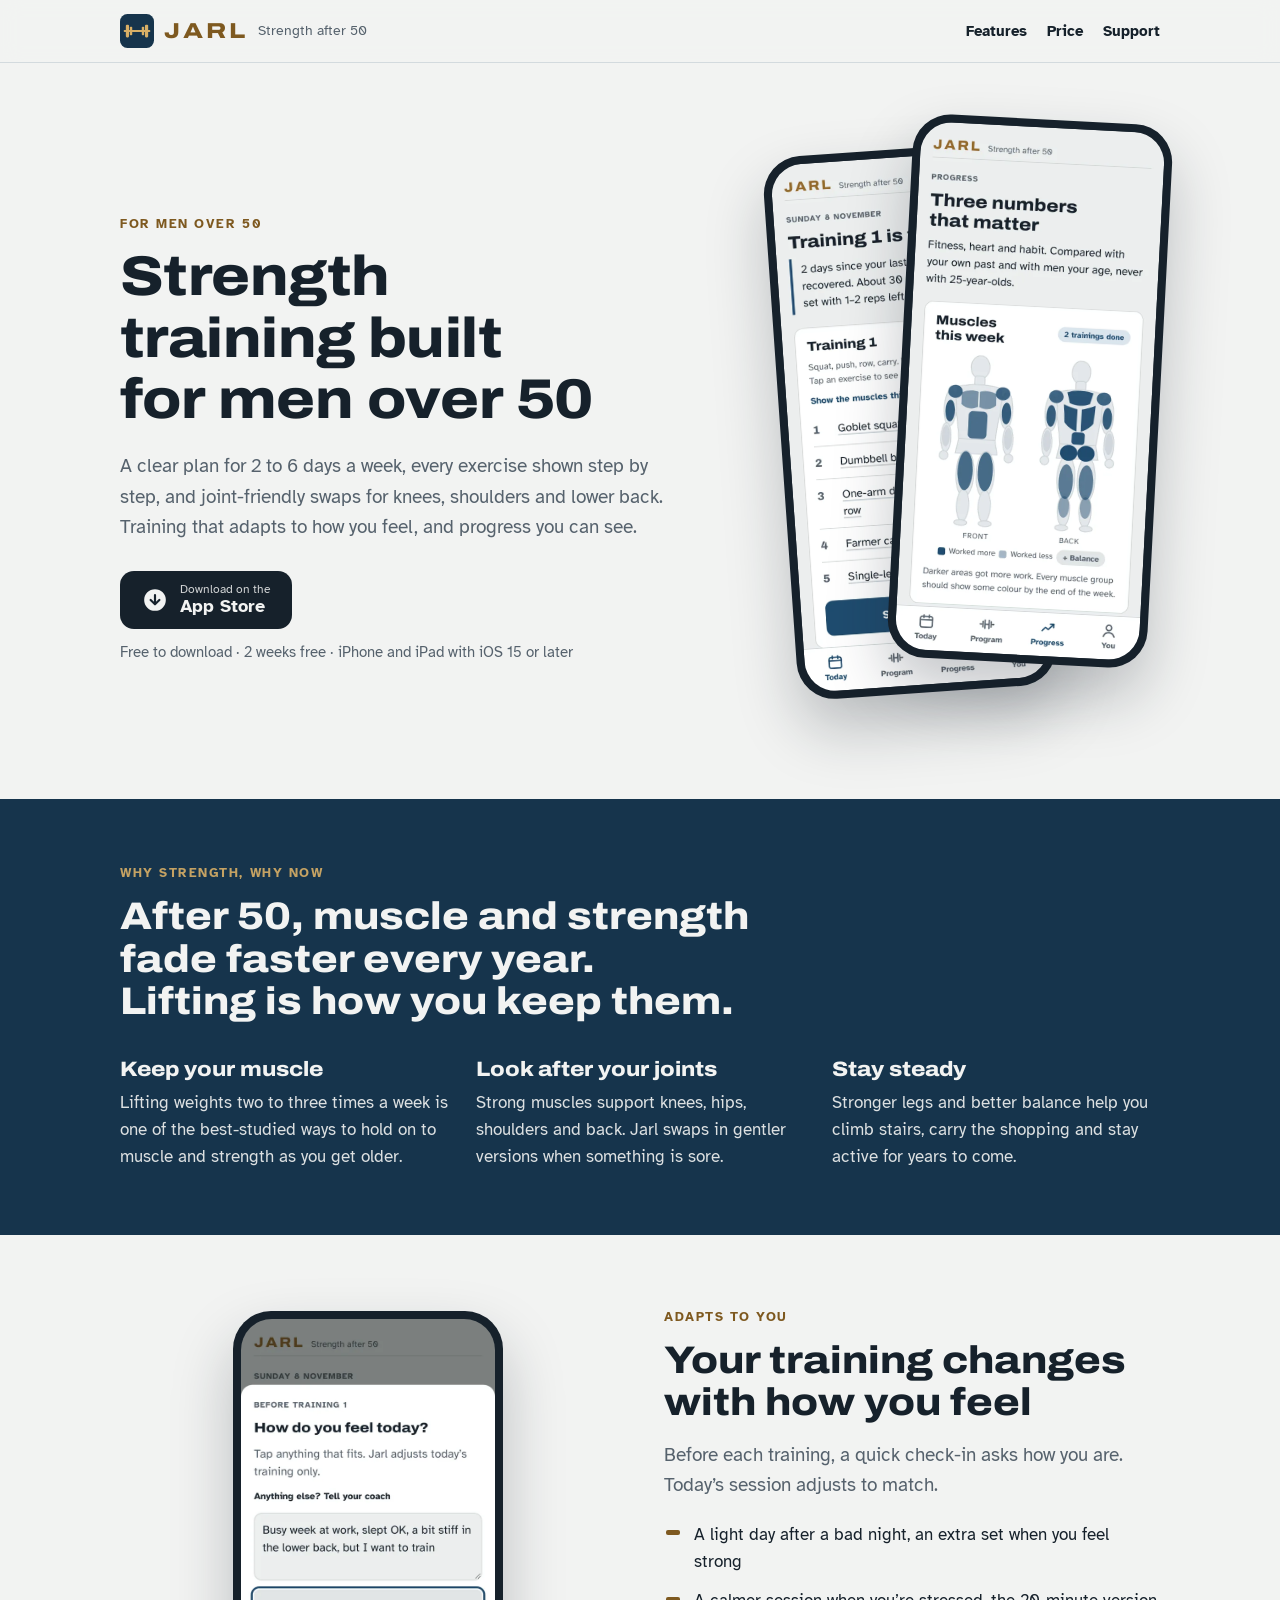
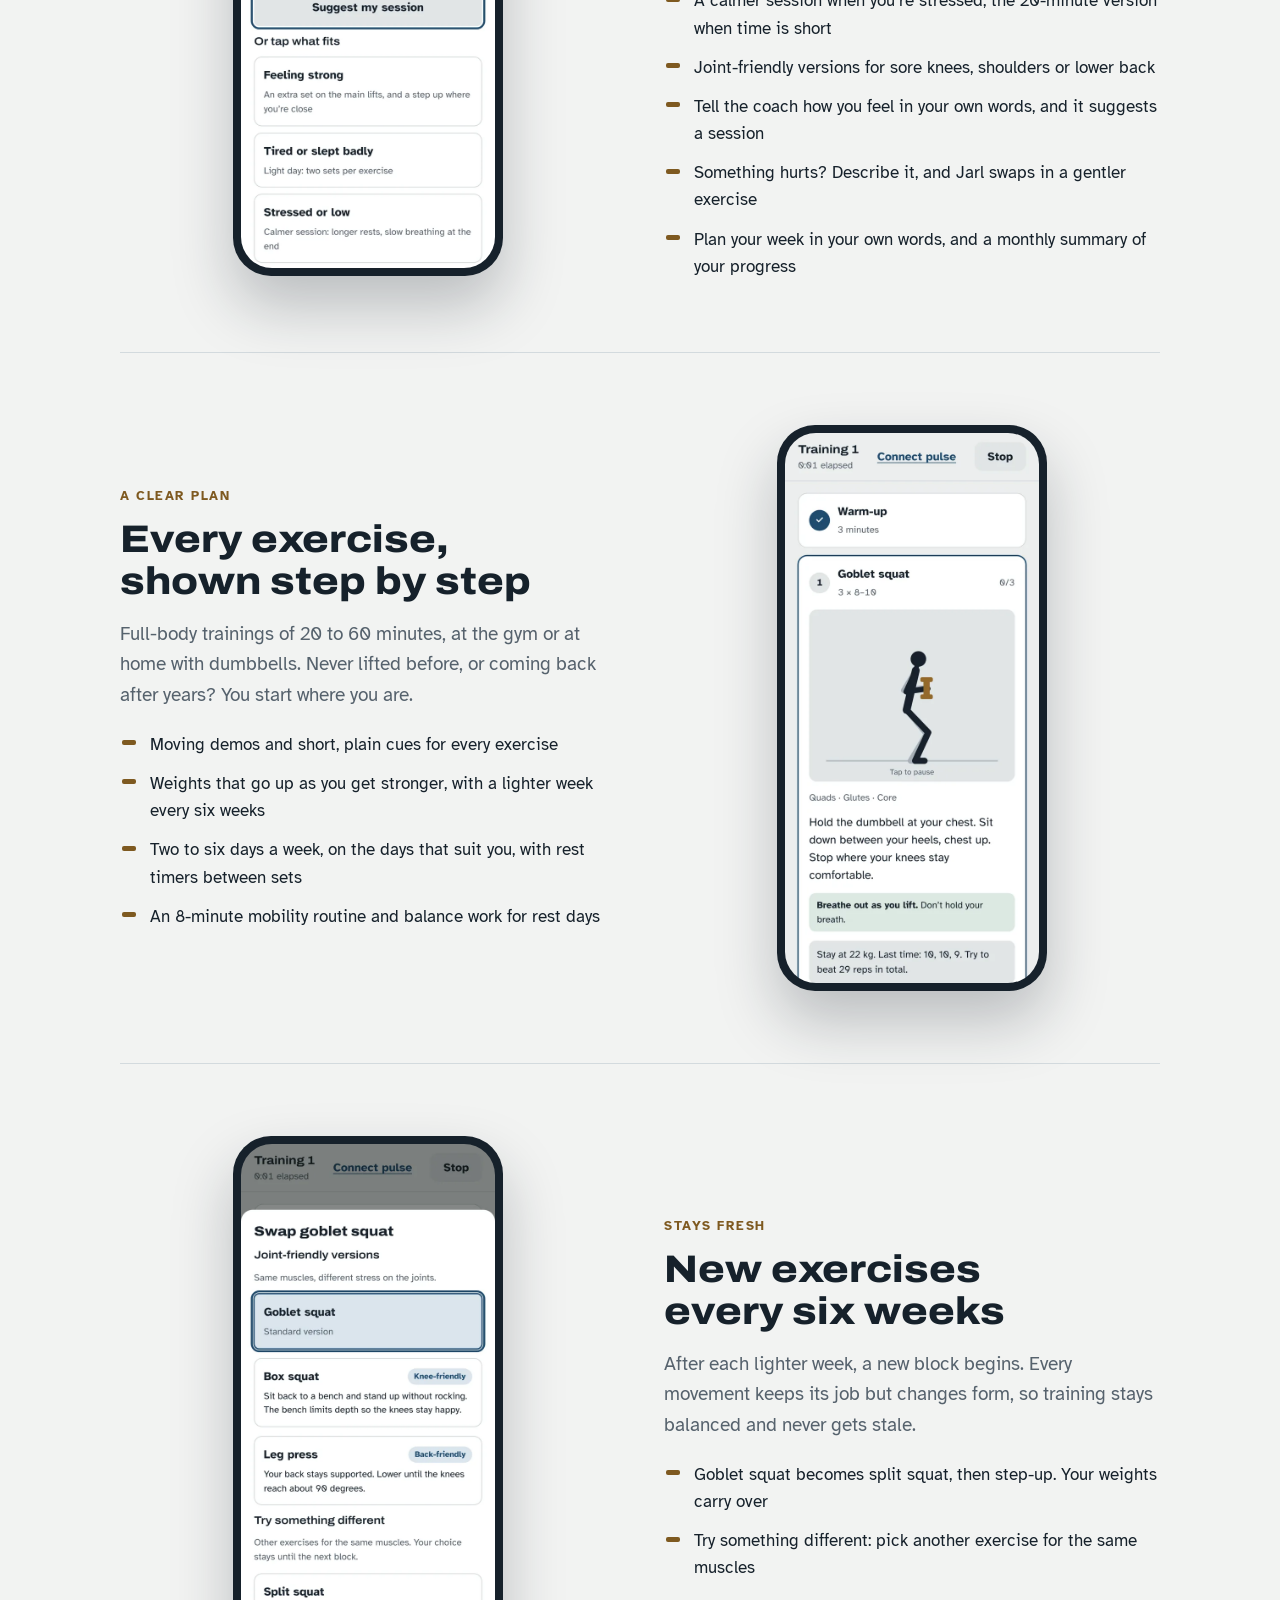
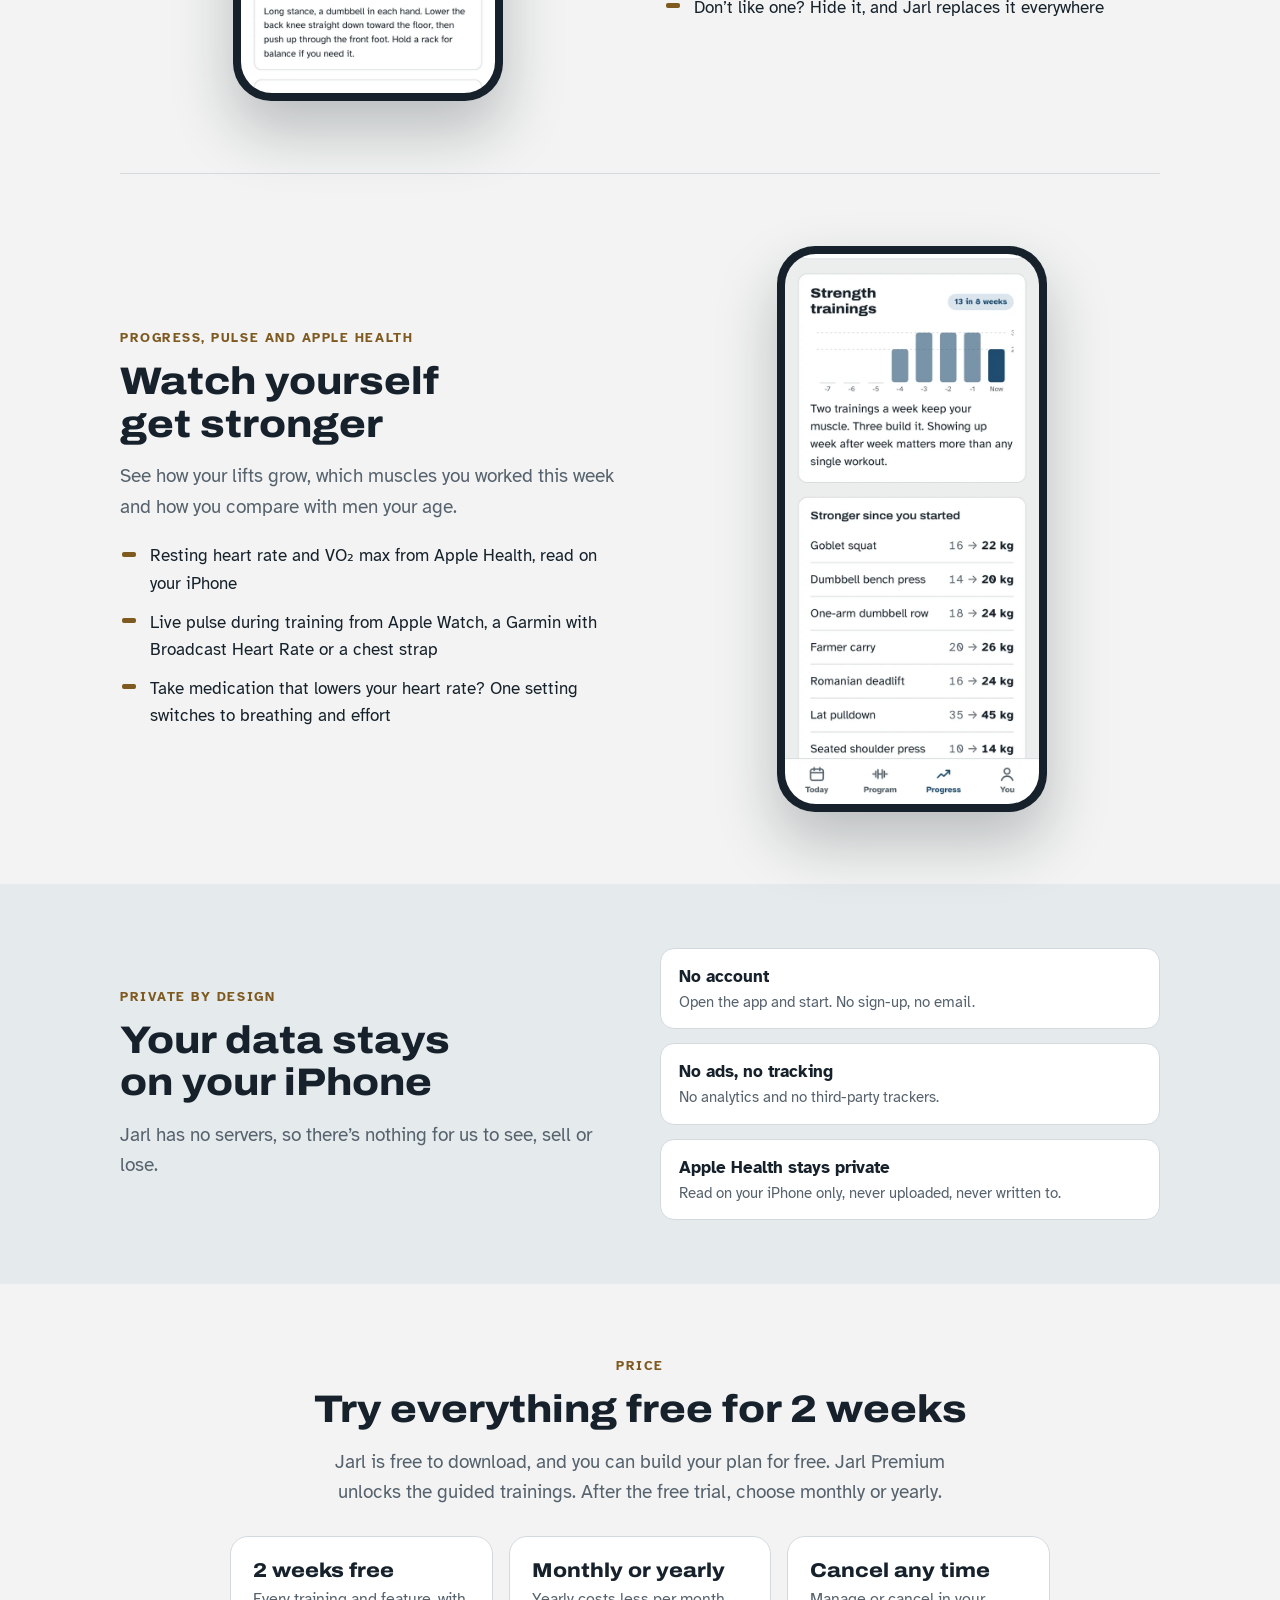
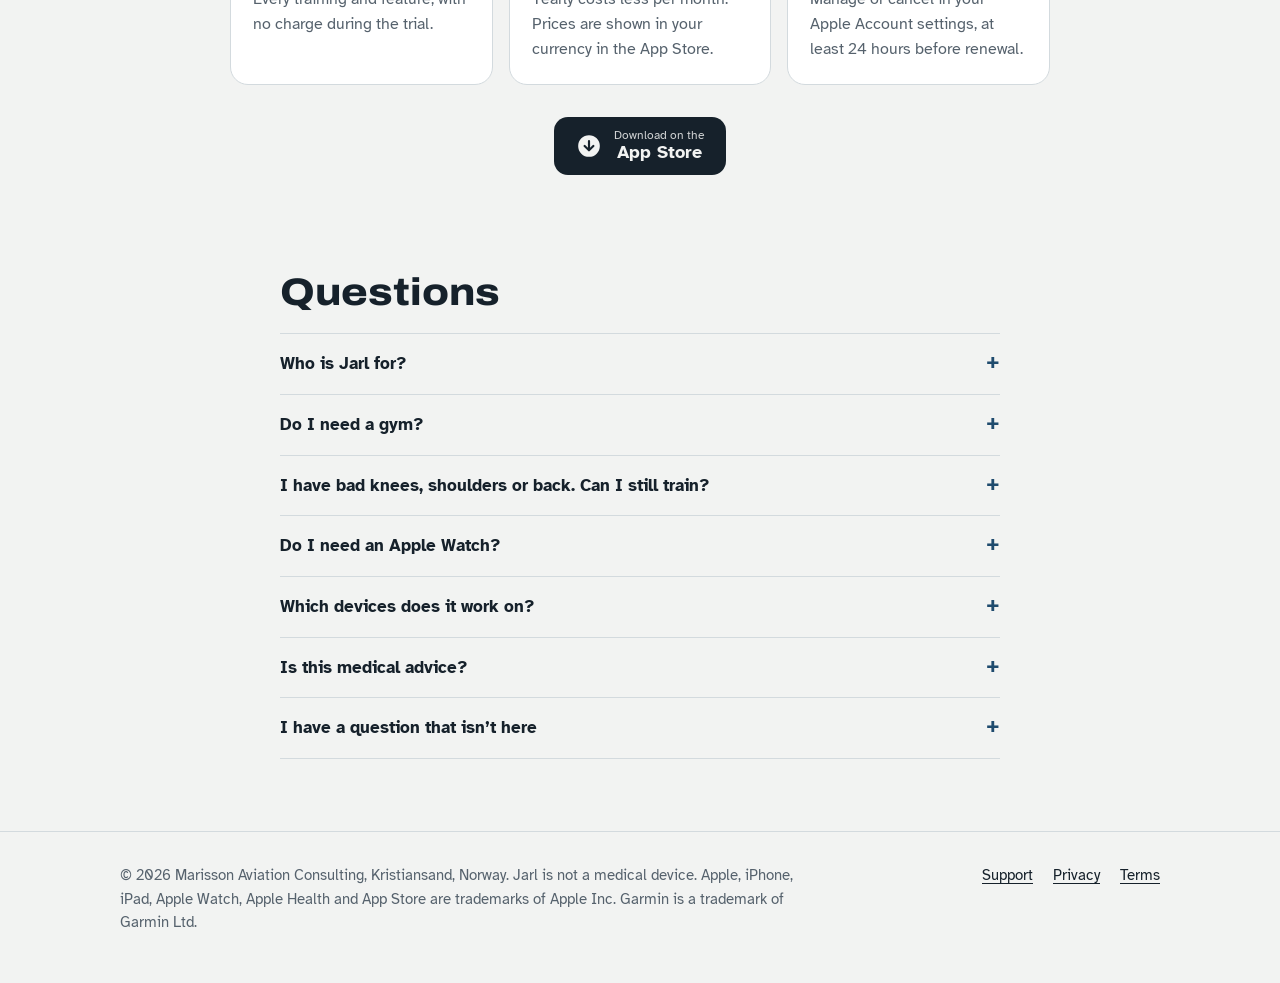
==== commit 4bfc2ad3: "Add files via upload" ====
--- a/index.html
+++ b/index.html
@@ -4,7 +4,7 @@
 <meta charset="utf-8">
 <meta name="viewport" content="width=device-width, initial-scale=1, viewport-fit=cover">
 <title>Jarl: Strength training for men over 50</title>
-<meta name="description" content="Jarl is a strength training app for men over 50. A clear three-day plan, joint-friendly swaps for knees, shoulders and back, live pulse and progress compared with men your age. Your data stays on your iPhone.">
+<meta name="description" content="Jarl is a strength training app for men over 50. A clear plan for 2 to 6 days a week, joint-friendly swaps for knees, shoulders and back, live pulse and progress compared with men your age. Your data stays on your iPhone.">
 <meta name="apple-itunes-app" content="app-id=6819707620">
 <meta property="og:title" content="Jarl: Strength training for men over 50">
 <meta property="og:description" content="A clear plan, joint-friendly swaps and training that adapts to how you feel. Free for 2 weeks on iPhone.">
@@ -130,7 +130,7 @@
   <div>
     <p class="eyebrow">For men over 50</p>
     <h1>Strength training built for men over 50</h1>
-    <p class="lead">A clear three-day plan, every exercise shown step by step, and joint-friendly swaps for knees, shoulders and lower back. Training that adapts to how you feel, and progress you can see.</p>
+    <p class="lead">A clear plan for 2 to 6 days a week, every exercise shown step by step, and joint-friendly swaps for knees, shoulders and lower back. Training that adapts to how you feel, and progress you can see.</p>
     <a class="store" href="https://apps.apple.com/app/id6819707620">
       <svg viewBox="0 0 24 24" aria-hidden="true"><path fill="currentColor" d="M12 2a10 10 0 1 0 0 20 10 10 0 0 0 0-20Zm0 4.5a1 1 0 0 1 1 1v6.09l2.3-2.3a1 1 0 1 1 1.4 1.42l-4 4a1 1 0 0 1-1.4 0l-4-4a1 1 0 1 1 1.4-1.42l2.3 2.3V7.5a1 1 0 0 1 1-1Z"/></svg>
       <span><small>Download on the</small><strong>App Store</strong></span>
@@ -165,6 +165,8 @@
         <li>A calmer session when you’re stressed, the 20-minute version when time is short</li>
         <li>Joint-friendly versions for sore knees, shoulders or lower back</li>
         <li>Tell the coach how you feel in your own words, and it suggests a session</li>
+        <li>Something hurts? Describe it, and Jarl swaps in a gentler exercise</li>
+        <li>Plan your week in your own words, and a monthly summary of your progress</li>
       </ul>
     </div>
   </section>
@@ -249,7 +251,7 @@
   <details><summary>Do I need an Apple Watch?</summary><p>No. Jarl works on its own. With an Apple Watch, a Garmin that broadcasts heart rate or a chest strap, you see your pulse live during training.</p></details>
   <details><summary>Which devices does it work on?</summary><p>Any iPhone or iPad with iOS 15 or later. The AI coach needs an iPhone with Apple Intelligence. Without it, Jarl uses its own built-in rules.</p></details>
   <details><summary>Is this medical advice?</summary><p>No. Jarl gives general training guidance and does not diagnose or treat any condition. Talk to your doctor before you start a new exercise programme, especially if you have heart problems, high blood pressure or recent surgery.</p></details>
-  <details><summary>I have a question that isn’t here</summary><p>See <a href="https://vidarmar.github.io/garpur-jarl/support.html">Support</a> or email <a href="mailto:vidar@maravconsult.com">vidar@maravconsult.com</a>.</p></details>
+  <details><summary>I have a question that isn’t here</summary><p>See <a href="https://vidarmar.github.io/garpur-jarl/support.html">Support</a> or email <a href="mailto:app@maravconsult.com">app@maravconsult.com</a>.</p></details>
 </section>
 </main>
 
